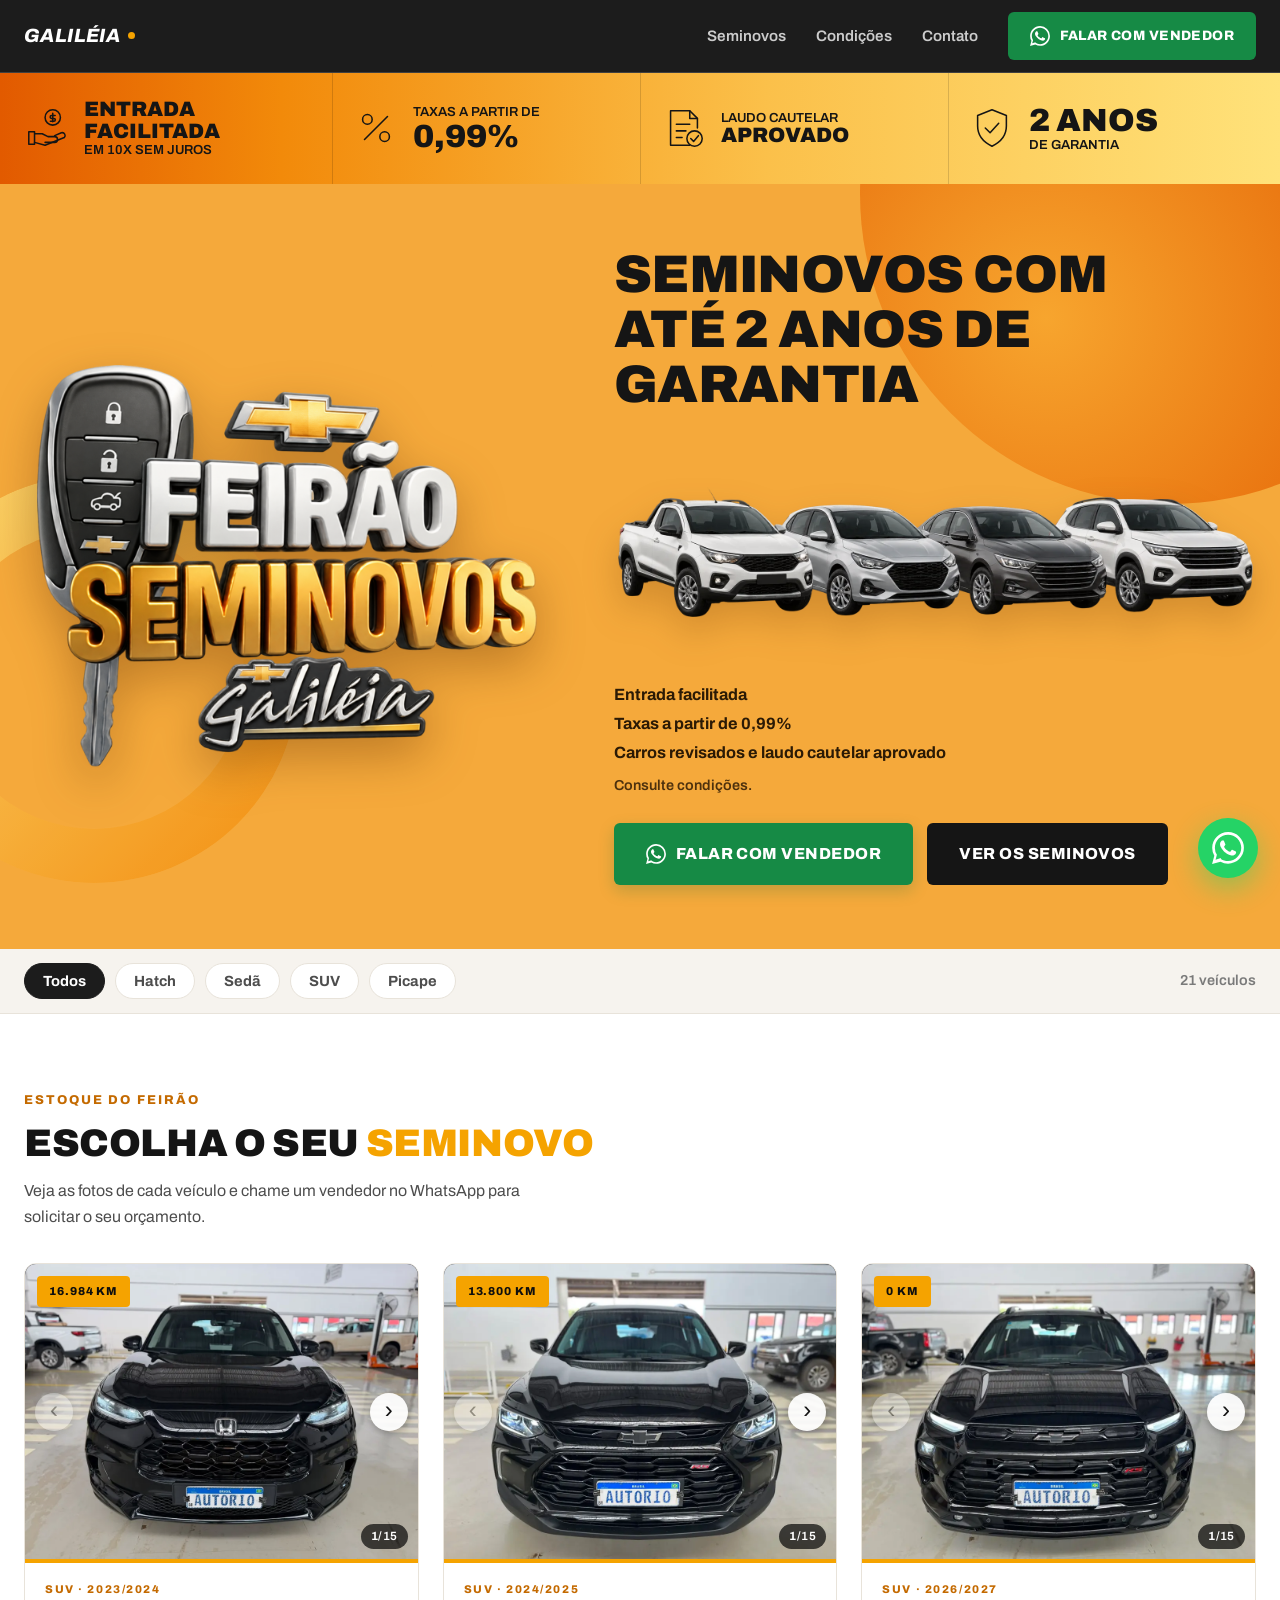
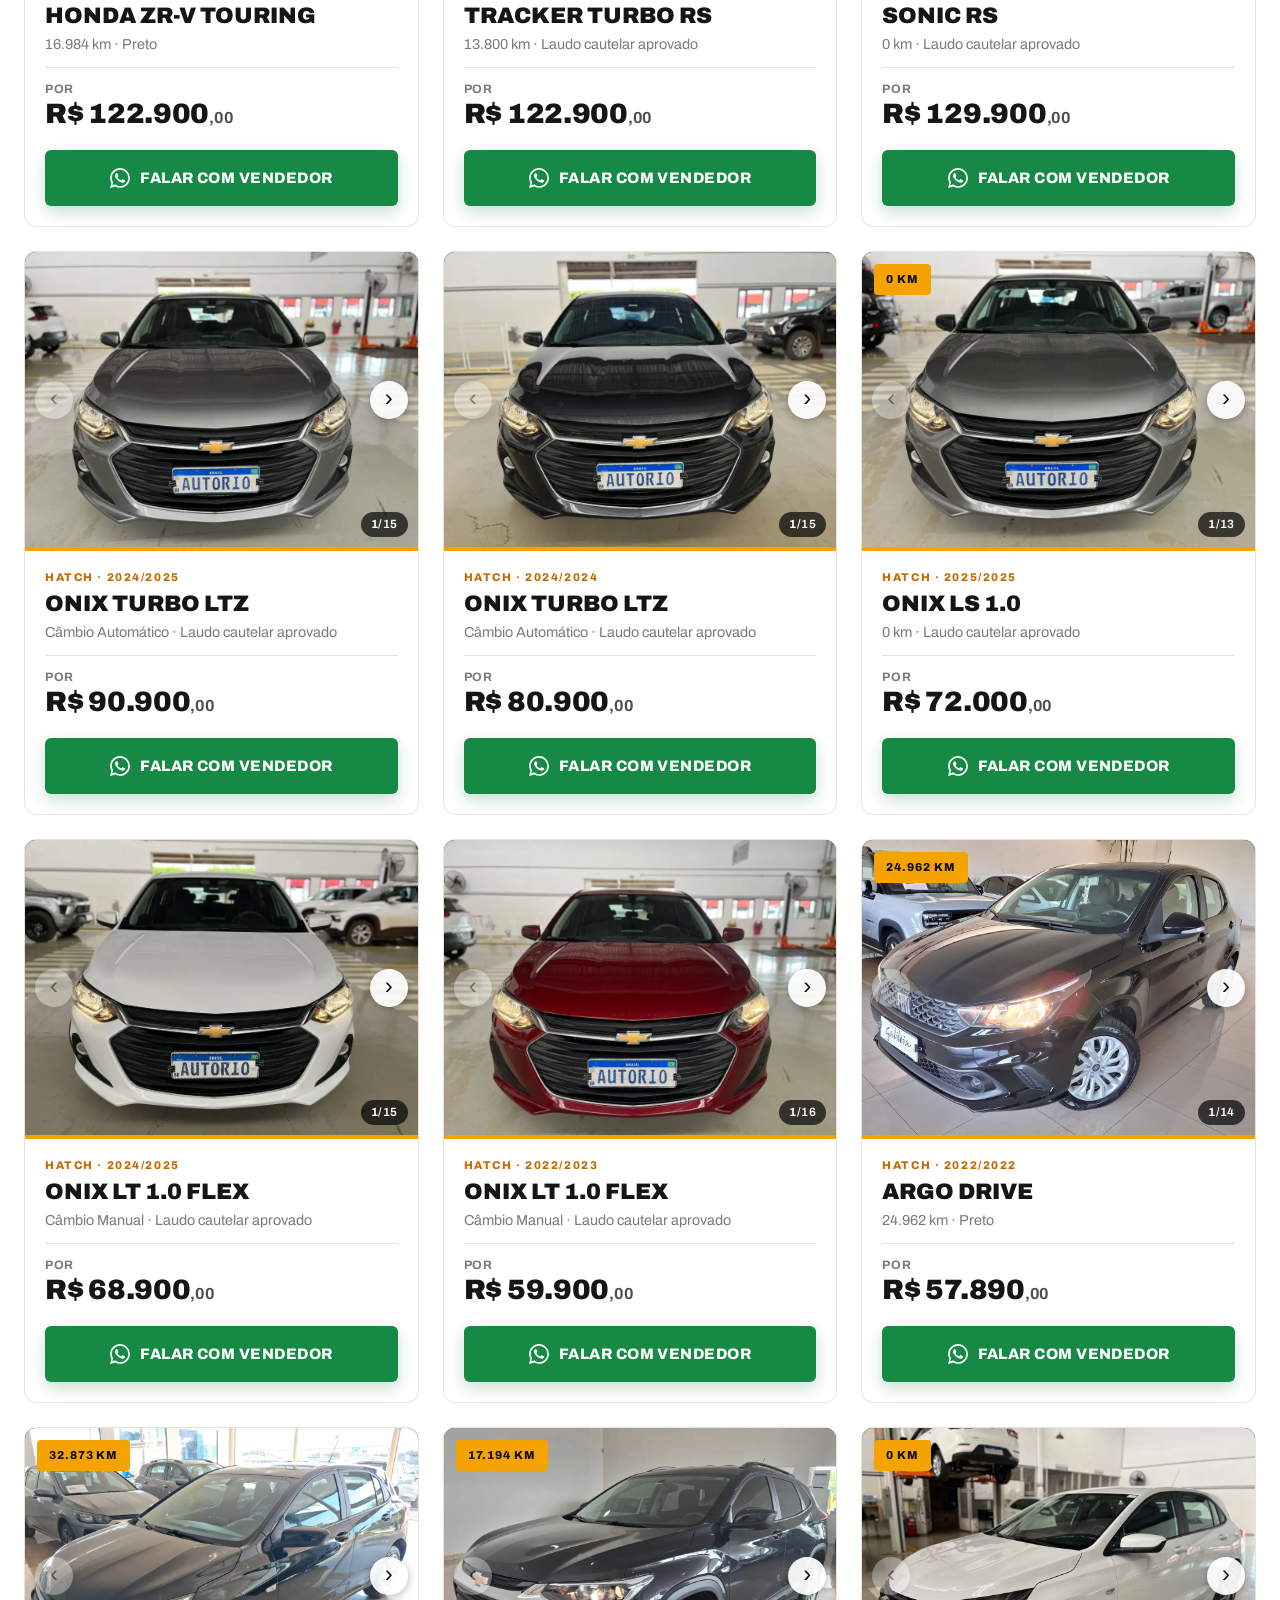
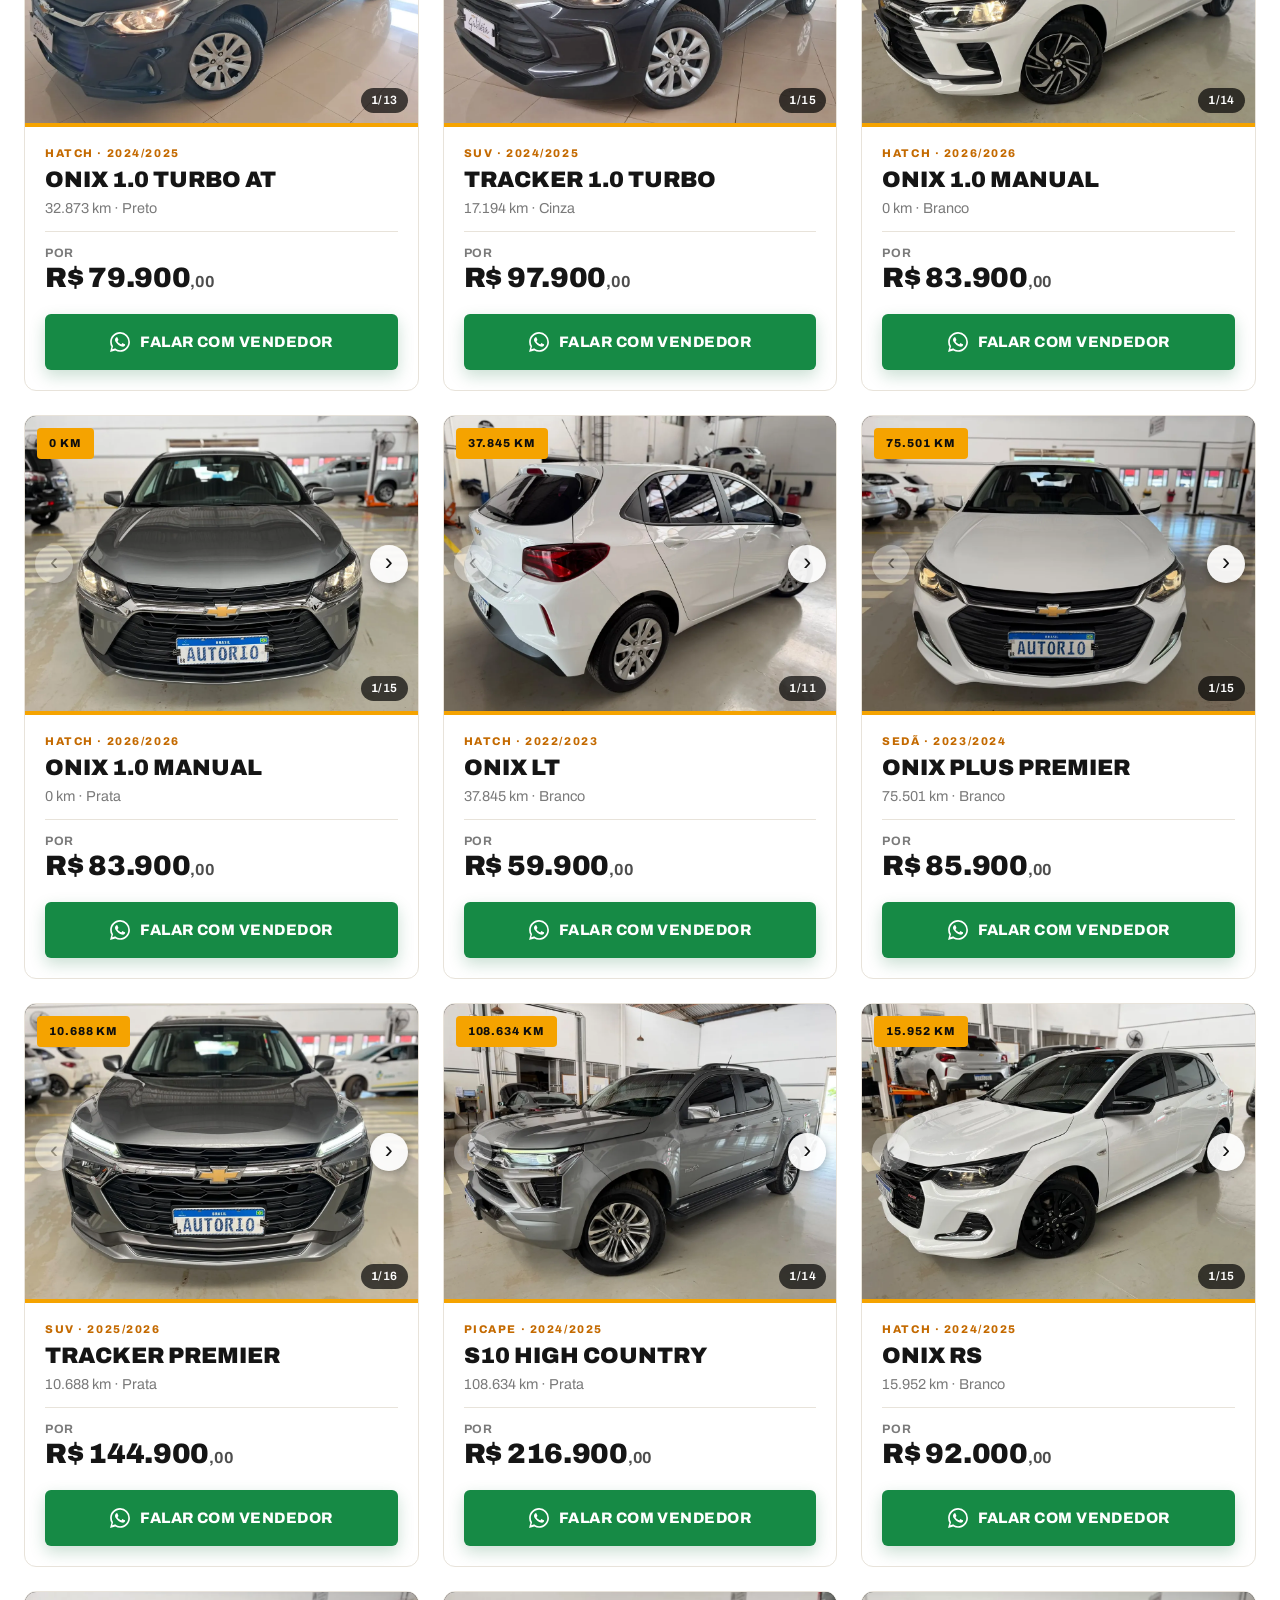
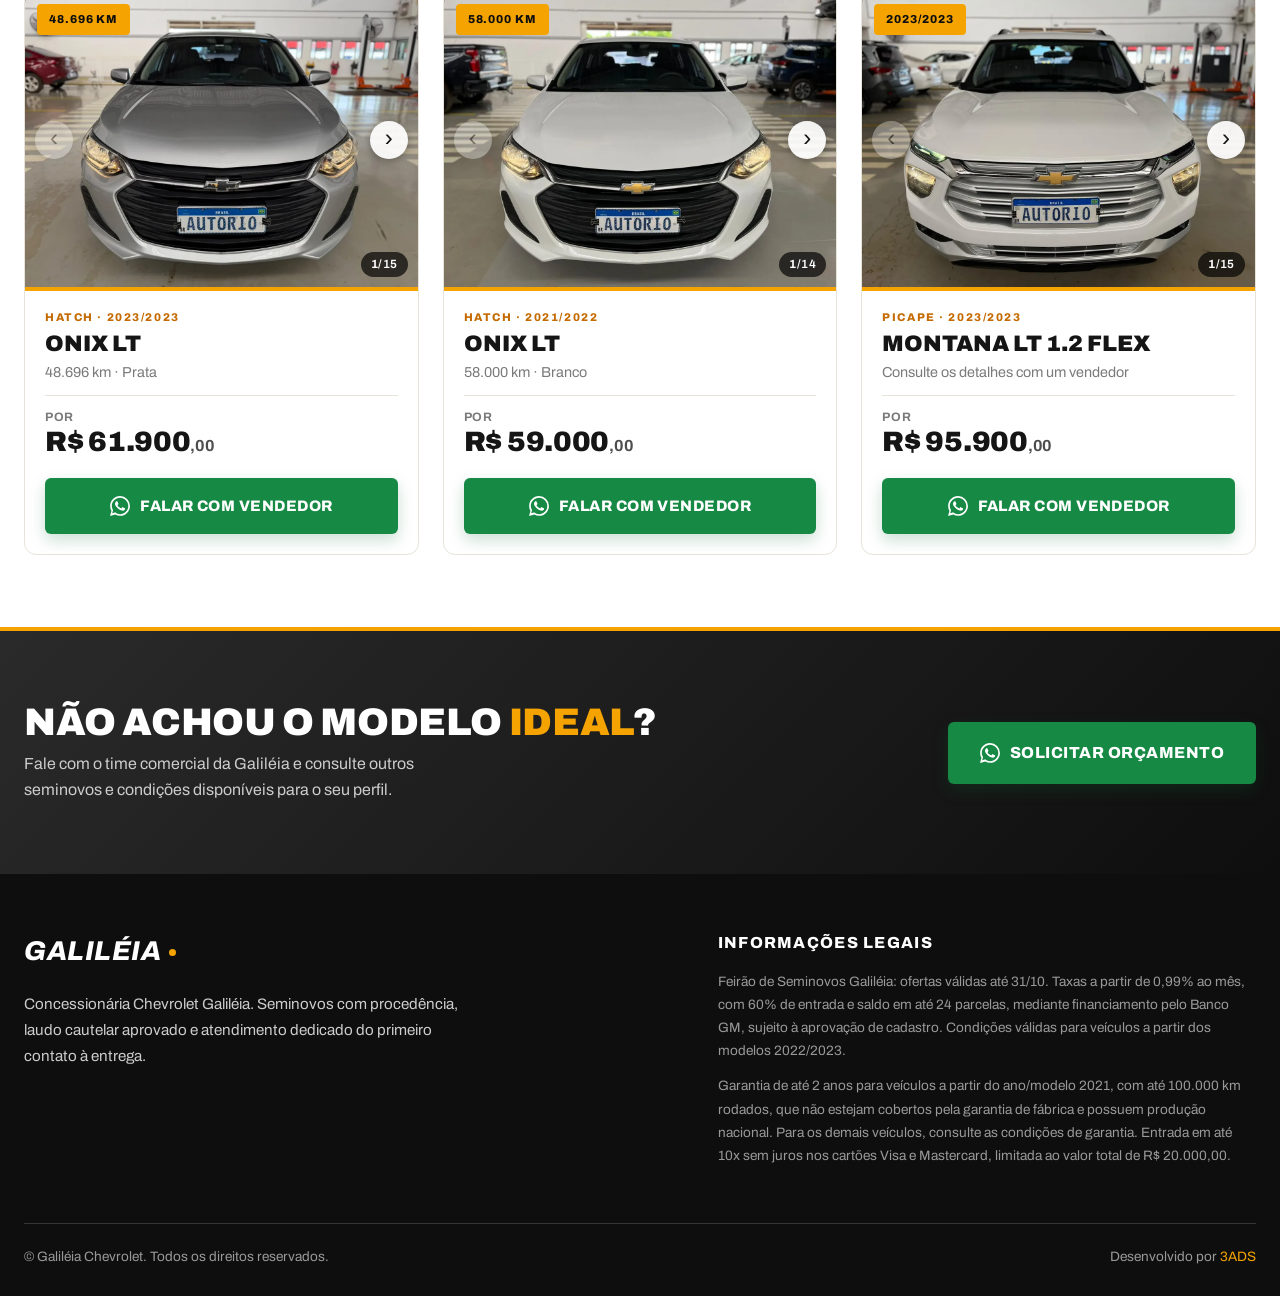
==== feirao/index.html @ 56fb8511 "Remove oito seminovos vendidos do Feirão Galileia" ====
<!DOCTYPE html>
<html lang="pt-BR">
<head>
<meta charset="UTF-8">
<meta name="viewport" content="width=device-width, initial-scale=1.0">
<title>Feirão Seminovos — Até 2 anos de garantia | Galiléia</title>
<meta name="description" content="Feirão Seminovos Galiléia: seminovos multimarcas com laudo cautelar aprovado, até 2 anos de garantia, entrada facilitada e taxas a partir de 0,99%.">
<meta name="robots" content="index, follow">
<link rel="canonical" href="https://ofertas.galileiaconcessionaria.com.br/feirao/">
<meta name="theme-color" content="#1c1c1c">
<link rel="icon" type="image/svg+xml" href="/images-ofertas/favicon.svg">
<link rel="apple-touch-icon" href="/images-ofertas/favicon.svg">
<meta property="og:type" content="website">
<meta property="og:locale" content="pt_BR">
<meta property="og:site_name" content="Galiléia Chevrolet">
<meta property="og:title" content="Feirão Seminovos — Até 2 anos de garantia | Galiléia">
<meta property="og:description" content="Seminovos multimarcas com laudo cautelar aprovado, até 2 anos de garantia, entrada facilitada e taxas a partir de 0,99%.">
<meta property="og:url" content="https://ofertas.galileiaconcessionaria.com.br/feirao/">
<meta property="og:image" content="https://ofertas.galileiaconcessionaria.com.br/feirao/images/hero-multimarcas.webp">

<!-- Google Tag Manager -->
<script>(function(w,d,s,l,i){w[l]=w[l]||[];w[l].push({'gtm.start':new Date().getTime(),event:'gtm.js'});var f=d.getElementsByTagName(s)[0],j=d.createElement(s),dl=l!='dataLayer'?'&l='+l:'';j.async=true;j.src='https://www.googletagmanager.com/gtm.js?id='+i+dl;f.parentNode.insertBefore(j,f);})(window,document,'script','dataLayer','GTM-P22BFJC');</script>
<script>(function(w,d,s,l,i){w[l]=w[l]||[];w[l].push({'gtm.start':new Date().getTime(),event:'gtm.js'});var f=d.getElementsByTagName(s)[0],j=d.createElement(s),dl=l!='dataLayer'?'&l='+l:'';j.async=true;j.src='https://www.googletagmanager.com/gtm.js?id='+i+dl;f.parentNode.insertBefore(j,f);})(window,document,'script','dataLayer','GTM-NJH35M5');</script>
<!-- End Google Tag Manager -->

<!-- Microsoft Clarity -->
<script type="text/javascript">
  (function(c,l,a,r,i,t,y){
    c[a]=c[a]||function(){(c[a].q=c[a].q||[]).push(arguments)};
    t=l.createElement(r);t.async=1;t.src="https://www.clarity.ms/tag/"+i;
    y=l.getElementsByTagName(r)[0];y.parentNode.insertBefore(t,y);
  })(window,document,"clarity","script","yn2vg4cooq");
</script>
<!-- End Microsoft Clarity -->
<link rel="preconnect" href="https://fonts.googleapis.com">
<link rel="preconnect" href="https://fonts.gstatic.com" crossorigin>
<link href="https://fonts.googleapis.com/css2?family=Archivo:wght@400;500;600;700;800;900&amp;display=swap" rel="stylesheet">
<link rel="preload" as="image" href="images/hero-multimarcas.webp" type="image/webp">

<style>
/* ===== Design Tokens — Feirão Seminovos Galiléia (laranja + amarelo + grafite, CTA verde WhatsApp) ===== */
:root{
  --primary:#1c1c1c;
  --primary-deep:#151515;
  --primary-deeper:#0e0e0e;
  --orange:#F28A0A;
  --orange-deep:#E25A00;
  --amber:#F5A93B;
  --yellow:#FFE27A;
  --accent:#F5A300;
  --accent-deep:#c46a00;
  --btn-fill:#168A45;
  --btn-fill-deep:#0F6E36;

  --bg:#FFFFFF;
  --surface-2:#F6F3EE;
  --t1:#1c1c1c;
  --t2:#4d4d4d;
  --t3:#7a7a7a;
  --border:#E8E3DA;

  --on-dark-2:#cccccc;
  --on-dark-3:#999999;
  --border-dark:rgba(255,255,255,.16);

  --dark:linear-gradient(135deg,#2a2a2a 0%,#0e0e0e 100%);
  --shadow-md:0 12px 32px rgba(0,0,0,.16);

  --radius:6px;
  --radius-md:12px;
  --max:1240px;
  --font-base:'Archivo',Arial,sans-serif;
}

*{box-sizing:border-box;margin:0;padding:0}
html{scroll-behavior:smooth}
body{font-family:var(--font-base);color:var(--t1);background:var(--bg);line-height:1.6;-webkit-font-smoothing:antialiased}
img{max-width:100%;height:auto;display:block}
a{color:inherit;text-decoration:none}
ul{list-style:none}
.container{width:min(var(--max),calc(100% - 48px));margin-inline:auto}

/* ===== Tipografia ===== */
.eyebrow{font-size:.8rem;font-weight:800;letter-spacing:.16em;text-transform:uppercase;color:var(--accent-deep);display:inline-flex;align-items:center;gap:10px;margin-bottom:14px}
h1,h2{font-weight:900;text-transform:uppercase;line-height:1.04;letter-spacing:-.01em}
h1{font-size:clamp(2rem,4.2vw,3.3rem)}
h2{font-size:clamp(1.6rem,3vw,2.4rem);color:var(--primary-deep);margin-bottom:14px}
.accent{color:var(--accent)}

/* ===== Botões ===== */
.btn{display:inline-flex;align-items:center;justify-content:center;gap:10px;font-family:var(--font-base);font-weight:800;font-size:1rem;text-transform:uppercase;letter-spacing:.03em;padding:16px 30px;border-radius:var(--radius);border:2px solid transparent;cursor:pointer;transition:background .18s ease,color .18s ease,transform .18s ease;white-space:nowrap}
.btn svg{width:20px;height:20px;fill:currentColor;flex:none}
.btn-primary{background:var(--btn-fill);color:#fff;box-shadow:0 6px 16px rgba(15,110,54,.22)}
.btn-primary:hover{background:var(--btn-fill-deep);transform:translateY(-1px)}
.btn-dark{background:var(--primary-deep);color:#fff}
.btn-dark:hover{background:#000}

/* ===== Header ===== */
.header{position:sticky;top:0;z-index:50;background:rgba(14,14,14,.94);backdrop-filter:saturate(140%) blur(10px);border-bottom:1px solid var(--border-dark)}
.header .container{display:flex;align-items:center;justify-content:space-between;gap:16px;padding-block:12px}
.brand img{height:38px;width:auto}
.brand-word{font-family:var(--font-base);font-weight:800;font-style:italic;color:#fff;font-size:1.2rem;letter-spacing:.02em;text-transform:uppercase;display:inline-flex;align-items:center;gap:8px}
.brand-word::after{content:"";width:7px;height:7px;border-radius:50%;background:var(--accent);flex:none}
.nav{display:flex;align-items:center;gap:30px}
.nav a.link{color:var(--on-dark-2);font-size:.95rem;font-weight:600}
.nav a.link:hover{color:#fff}
.header .btn{padding:11px 20px;font-size:.85rem;box-shadow:none}

/* ===== Hero ===== */
.hero{position:relative;overflow:hidden;background:var(--amber);color:var(--primary-deep)}
.hero::before,.hero::after{content:"";position:absolute;border-radius:50%;pointer-events:none}
.hero::before{width:620px;height:620px;right:-200px;top:-300px;background:radial-gradient(circle at 30% 70%,#F7A52E 0%,var(--orange-deep) 75%)}
.hero::after{width:300px;height:300px;left:-110px;top:38%;border:54px solid transparent;background:linear-gradient(135deg,var(--yellow),var(--orange)) border-box;-webkit-mask:linear-gradient(#000 0 0) padding-box,linear-gradient(#000 0 0);-webkit-mask-composite:xor;mask:linear-gradient(#000 0 0) padding-box exclude,linear-gradient(#000 0 0);opacity:.85}
.hero .container{position:relative;z-index:1;display:grid;grid-template-columns:minmax(0,.9fr) minmax(0,1.1fr);align-items:center;gap:clamp(24px,5vw,64px);padding-block:clamp(36px,5vw,64px)}
.hero-logo-frame{width:min(100%,500px);justify-self:center}
.hero-logo-frame .hero-logo{width:100%;max-width:none;filter:drop-shadow(0 18px 24px rgba(90,40,0,.35))}
.hero h1{margin-bottom:16px;max-width:16ch}
.hero-cars{width:100%;max-width:660px;aspect-ratio:8/3;object-fit:contain;margin:4px 0 12px;filter:drop-shadow(0 16px 18px rgba(90,40,0,.22))}
.hero-offers{display:grid;gap:3px;font-size:1.02rem;font-weight:700;color:#2b1a05}
.hero-note{margin-top:8px;font-size:.9rem;font-weight:600;color:#4d310d}
.hero-cta{display:flex;flex-wrap:wrap;gap:14px;margin-top:26px}

/* ===== Faixa de benefícios (identidade do Feirão) ===== */
.benefits{background:linear-gradient(90deg,var(--orange-deep) 0%,var(--orange) 22%,#FBC04A 60%,var(--yellow) 100%);color:var(--primary-deep)}
.benefits ul{display:grid;grid-template-columns:repeat(4,1fr)}
.benefits li{display:flex;align-items:center;gap:14px;min-width:0;padding:26px 20px;border-left:1px solid rgba(0,0,0,.14)}
.benefits li:first-child{border-left:0;padding-left:0}
.benefits li div{min-width:0}
.benefits svg{width:46px;height:46px;flex:none;fill:none;stroke:var(--primary-deep);stroke-width:1.6;stroke-linecap:round;stroke-linejoin:round}
.benefits span{display:block;font-size:.82rem;font-weight:600;text-transform:uppercase;line-height:1.2}
.benefits strong{display:block;font-size:1.3rem;font-weight:900;text-transform:uppercase;line-height:1.05}
.benefits strong.big{font-size:2rem}

/* ===== Barra de filtros ===== */
.filters{background:var(--surface-2);border-bottom:1px solid var(--border);position:sticky;top:63px;z-index:40}
.filters .container{display:flex;align-items:center;gap:10px;flex-wrap:wrap;padding-block:14px}
.chip{font-family:var(--font-base);font-size:.92rem;font-weight:700;color:var(--t2);background:#fff;border:1px solid var(--border);border-radius:100px;padding:9px 18px;cursor:pointer;transition:all .15s ease}
.chip:hover{border-color:var(--primary);color:var(--primary)}
.chip.is-active{background:var(--primary);color:#fff;border-color:var(--primary)}
.filters .count{margin-left:auto;font-size:.9rem;color:var(--t3);font-weight:600}

/* ===== Catálogo ===== */
.catalog{padding:clamp(44px,6vw,72px) 0}
.cat-head{margin-bottom:34px}
.cat-head p{color:var(--t2);max-width:60ch}
.grid{display:grid;grid-template-columns:repeat(3,1fr);gap:24px}

.car-card{background:#fff;border:1px solid var(--border);border-radius:var(--radius-md);overflow:hidden;display:flex;flex-direction:column;transition:transform .2s ease,box-shadow .2s ease}
.car-card:hover{transform:translateY(-4px);box-shadow:var(--shadow-md)}

/* Carrossel de fotos (scroll-snap + setas) */
.carousel{position:relative;background:#111;border-bottom:4px solid var(--accent)}
.track{display:flex;overflow-x:auto;scroll-snap-type:x mandatory;scrollbar-width:none;aspect-ratio:4/3;overscroll-behavior-x:contain}
.track::-webkit-scrollbar{display:none}
.slide{flex:0 0 100%;scroll-snap-align:start;scroll-snap-stop:always}
.slide img{width:100%;height:100%;object-fit:cover}
.slide.is-portrait img{object-fit:contain}
.car-nav{position:absolute;top:50%;transform:translateY(-50%);width:38px;height:38px;border-radius:50%;border:0;background:rgba(255,255,255,.92);color:var(--primary-deep);font-size:1.5rem;line-height:1;cursor:pointer;display:grid;place-items:center;padding-bottom:3px;box-shadow:0 2px 8px rgba(0,0,0,.3);transition:background .15s ease,opacity .15s ease}
.car-nav:hover{background:#fff}
.car-nav.prev{left:10px}
.car-nav.next{right:10px}
.car-nav:disabled{opacity:.35;cursor:default}
.car-count{position:absolute;right:10px;bottom:10px;background:rgba(0,0,0,.68);color:#fff;font-size:.75rem;font-weight:600;padding:3px 10px;border-radius:100px;letter-spacing:.04em}
.car-badge{position:absolute;top:12px;left:12px;font-size:.72rem;font-weight:800;letter-spacing:.08em;text-transform:uppercase;padding:6px 12px;border-radius:4px;background:var(--accent);color:var(--primary-deeper)}

.car-body{padding:18px 20px 20px;display:flex;flex-direction:column;flex:1;gap:5px}
.car-tag{font-size:.7rem;font-weight:800;letter-spacing:.14em;text-transform:uppercase;color:var(--accent-deep)}
.car-name{font-weight:900;font-size:1.4rem;text-transform:uppercase;color:var(--primary-deep);line-height:1.08}
.car-spec{font-size:.9rem;color:var(--t3);margin-bottom:6px}
.car-price{margin-top:auto;padding-top:12px;border-top:1px solid var(--border)}
.car-price small{display:block;font-size:.76rem;color:var(--t3);font-weight:700;text-transform:uppercase;letter-spacing:.06em}
.car-price strong{font-weight:900;font-size:1.75rem;color:var(--primary-deep);letter-spacing:-.01em;line-height:1.1}
.car-price strong span{font-size:1rem;font-weight:700;color:var(--t2)}
.car-cta{margin-top:14px;width:100%;padding:14px 20px;font-size:.95rem}

/* ===== Faixa CTA ===== */
.cta-band{background:var(--dark);color:#fff;padding:clamp(48px,6vw,72px) 0;border-top:4px solid var(--accent)}
.cta-band .container{display:flex;align-items:center;justify-content:space-between;gap:32px;flex-wrap:wrap}
.cta-band h2{color:#fff;margin-bottom:8px}
.cta-band p{color:var(--on-dark-2);max-width:52ch}

/* ===== Footer ===== */
.footer{background:var(--primary-deeper);color:var(--on-dark-2);padding:56px 0 28px}
.footer-grid{display:grid;grid-template-columns:1.2fr 1fr;gap:48px}
.footer .brand img{height:50px;margin-bottom:18px}
.footer .brand-word{font-size:1.7rem;margin-bottom:18px}
.footer p{font-size:.95rem;line-height:1.7;max-width:50ch}
.footer .cnpj{margin-top:12px;font-size:.88rem;color:var(--on-dark-3)}
.footer h4{color:#fff;font-weight:800;font-size:1rem;margin-bottom:14px;text-transform:uppercase;letter-spacing:.08em}
.footer .legal p{font-size:.85rem;color:var(--on-dark-3);margin-bottom:12px;max-width:none}
.footer-bottom{border-top:1px solid var(--border-dark);margin-top:44px;padding-top:22px;display:flex;flex-wrap:wrap;gap:10px;justify-content:space-between;font-size:.85rem;color:var(--on-dark-3)}
.footer-bottom a{color:var(--accent)}

/* ===== WhatsApp flutuante ===== */
.whatsapp-float{position:fixed;right:22px;bottom:22px;z-index:80;width:60px;height:60px;border-radius:50%;background:#25D366;box-shadow:0 10px 28px rgba(37,211,102,.45);display:grid;place-items:center}
.whatsapp-float svg{width:32px;height:32px;fill:#fff}

/* ===== Responsivo ===== */
@media (max-width:1000px){
  .grid{grid-template-columns:repeat(2,1fr)}
  .benefits ul{grid-template-columns:repeat(2,1fr)}
  .benefits li:nth-child(3){border-left:0;padding-left:0}
  .benefits li:nth-child(n+3){border-top:1px solid rgba(0,0,0,.14)}
}
@media (max-width:900px){.nav .link{display:none}}
@media (max-width:760px){
  .hero .container{grid-template-columns:1fr;text-align:center;padding-top:28px}
  .hero-logo-frame{width:min(56%,300px)}
  .hero .container{gap:14px}
  .hero h1{font-size:clamp(1.6rem,7vw,2.2rem)}
  .hero p{font-size:1rem}
  .hero-cta{margin-top:20px}
  .hero h1,.hero p{margin-inline:auto}
  .hero-cars{margin-inline:auto}
  .hero-cta{justify-content:center}
  .hero::before{width:380px;height:380px;right:-160px;top:-200px}
  .hero::after{display:none}
}
@media (max-width:600px){
  .container{width:calc(100% - 32px)}
  .brand img{height:30px}
  .header .btn{padding:10px 14px;font-size:.78rem}
  .filters{top:55px}
  .filters .count{display:none}
  .filters .container{flex-wrap:nowrap;overflow-x:auto;scrollbar-width:none}
  .chip{flex:none}
  .grid{grid-template-columns:1fr}
  .benefits li{padding:18px 12px;gap:10px}
  .benefits li:nth-child(odd){padding-left:0}
  .benefits svg{width:34px;height:34px}
  .benefits span{font-size:.68rem}
  .benefits strong{font-size:1rem}
  .benefits strong.big{font-size:1.5rem}
  .hero-cta .btn,.cta-band .btn{width:100%}
  .footer-grid{grid-template-columns:1fr;gap:32px}
}
@media (max-width:360px){
  .header .container{gap:8px}
  .brand-word{font-size:.88rem}
  .header .btn{padding:9px 10px;font-size:.67rem}
  .header .btn svg{width:17px;height:17px}
}
@media (prefers-reduced-motion:reduce){html{scroll-behavior:auto}.car-card,.btn{transition:none}}
</style>
</head>
<body>
<!-- Google Tag Manager (noscript) -->
<noscript><iframe src="https://www.googletagmanager.com/ns.html?id=GTM-P22BFJC" height="0" width="0" style="display:none;visibility:hidden"></iframe></noscript>
<noscript><iframe src="https://www.googletagmanager.com/ns.html?id=GTM-NJH35M5" height="0" width="0" style="display:none;visibility:hidden"></iframe></noscript>
<!-- End Google Tag Manager (noscript) -->

<!-- ===== HEADER ===== -->
<header class="header">
  <div class="container">
    <a class="brand" href="#" aria-label="Galiléia"><span class="brand-word">Galiléia</span></a>
    <nav class="nav" aria-label="Navegação principal">
      <a class="link" href="#catalogo">Seminovos</a>
      <a class="link" href="#condicoes">Condições</a>
      <a class="link" href="#contato">Contato</a>
      <a class="btn btn-primary" href="https://tintim.link/whatsapp/da0e8764-2846-4dcc-a7d2-c2a6366cd91c/4d6bd350-e1dd-4b16-b183-628323c2634e" target="_blank" rel="noopener"><svg viewBox="0 0 24 24" aria-hidden="true"><path d="M.057 24l1.687-6.163a11.867 11.867 0 0 1-1.587-5.946C.16 5.335 5.495 0 12.05 0a11.82 11.82 0 0 1 8.413 3.488 11.82 11.82 0 0 1 3.48 8.414c-.003 6.557-5.338 11.892-11.893 11.892a11.9 11.9 0 0 1-5.688-1.448L.057 24zm6.597-3.807c1.676.995 3.276 1.591 5.392 1.592 5.448 0 9.886-4.434 9.889-9.885.002-5.462-4.415-9.89-9.881-9.892-5.452 0-9.887 4.434-9.889 9.884a9.86 9.86 0 0 0 1.51 5.26l-.999 3.648 3.978-1.207zm11.387-5.464c-.074-.124-.272-.198-.57-.347-.297-.149-1.758-.868-2.031-.967-.272-.099-.47-.149-.669.149-.198.297-.768.967-.941 1.165-.173.198-.347.223-.644.074-.297-.149-1.255-.462-2.39-1.475-.883-.788-1.48-1.761-1.653-2.059-.173-.297-.018-.458.13-.606.134-.133.297-.347.446-.521.151-.172.2-.296.3-.495.099-.198.05-.372-.025-.521-.075-.148-.669-1.611-.916-2.206-.242-.579-.487-.501-.669-.51l-.57-.01c-.198 0-.52.074-.792.372s-1.04 1.016-1.04 2.479 1.065 2.876 1.213 3.074c.149.198 2.095 3.2 5.076 4.487.709.306 1.263.489 1.694.626.712.226 1.36.194 1.872.118.571-.085 1.758-.719 2.006-1.413.248-.695.248-1.29.173-1.414z"/></svg>Falar com vendedor</a>
    </nav>
  </div>
</header>

<!-- ===== BENEFÍCIOS ===== -->
<section id="condicoes" class="benefits" aria-label="Condições do Feirão">
  <div class="container">
    <ul>
      <li>
        <svg viewBox="0 0 48 48" aria-hidden="true"><circle cx="30" cy="13" r="8"/><path d="M30 8.500v9M32.500 11h-3.700a1.500 1.500 0 0 0 0 3h2.400a1.500 1.500 0 0 1 0 3h-3.700"/><path d="M5 28h6v13H5zM11 30h8l6 3h7a3 3 0 0 1 0 6H22"/><path d="M11 39l11 3 20-8a3 3 0 0 0-3-5l-7 3"/></svg>
        <div><strong>Entrada facilitada</strong><span>em 10x sem juros</span></div>
      </li>
      <li>
        <svg viewBox="0 0 48 48" aria-hidden="true"><path d="M12 36L36 12"/><circle cx="15" cy="15" r="5"/><circle cx="33" cy="33" r="5"/></svg>
        <div><span>Taxas a partir de</span><strong class="big">0,99%</strong></div>
      </li>
      <li>
        <svg viewBox="0 0 48 48" aria-hidden="true"><path d="M30 42H10V6h20l8 8v10"/><path d="M30 6v8h8M16 20h14M16 27h10M16 34h6"/><circle cx="35" cy="35" r="8"/><path d="M31 35l3 3 5-6"/></svg>
        <div><span>Laudo cautelar</span><strong>Aprovado</strong></div>
      </li>
      <li>
        <svg viewBox="0 0 48 48" aria-hidden="true"><path d="M24 5l15 6v11c0 10-6.500 17-15 21-8.500-4-15-11-15-21V11z"/><path d="M17 24l5 5 9-10"/></svg>
        <div><strong class="big">2 anos</strong><span>de garantia</span></div>
      </li>
    </ul>
  </div>
</section>

<!-- ===== HERO ===== -->
<section class="hero">
  <div class="container">
    <div class="hero-logo-frame"><img class="hero-logo" src="images/logo-feirao-galileia.png" alt="Feirão Seminovos Galiléia" width="628" height="506"></div>
    <div>
      <h1>Seminovos com até 2 anos de garantia</h1>
      <img class="hero-cars" src="images/hero-multimarcas.webp" alt="Quatro veículos seminovos multimarcas lado a lado" width="1600" height="600" fetchpriority="high" decoding="async">
      <ul class="hero-offers" aria-label="Condições em destaque">
        <li>Entrada facilitada</li>
        <li>Taxas a partir de 0,99%</li>
        <li>Carros revisados e laudo cautelar aprovado</li>
      </ul>
      <p class="hero-note">Consulte condições.</p>
      <div class="hero-cta">
        <a class="btn btn-primary" href="https://tintim.link/whatsapp/da0e8764-2846-4dcc-a7d2-c2a6366cd91c/4d6bd350-e1dd-4b16-b183-628323c2634e" target="_blank" rel="noopener"><svg viewBox="0 0 24 24" aria-hidden="true"><path d="M.057 24l1.687-6.163a11.867 11.867 0 0 1-1.587-5.946C.16 5.335 5.495 0 12.05 0a11.82 11.82 0 0 1 8.413 3.488 11.82 11.82 0 0 1 3.48 8.414c-.003 6.557-5.338 11.892-11.893 11.892a11.9 11.9 0 0 1-5.688-1.448L.057 24zm6.597-3.807c1.676.995 3.276 1.591 5.392 1.592 5.448 0 9.886-4.434 9.889-9.885.002-5.462-4.415-9.89-9.881-9.892-5.452 0-9.887 4.434-9.889 9.884a9.86 9.86 0 0 0 1.51 5.26l-.999 3.648 3.978-1.207zm11.387-5.464c-.074-.124-.272-.198-.57-.347-.297-.149-1.758-.868-2.031-.967-.272-.099-.47-.149-.669.149-.198.297-.768.967-.941 1.165-.173.198-.347.223-.644.074-.297-.149-1.255-.462-2.39-1.475-.883-.788-1.48-1.761-1.653-2.059-.173-.297-.018-.458.13-.606.134-.133.297-.347.446-.521.151-.172.2-.296.3-.495.099-.198.05-.372-.025-.521-.075-.148-.669-1.611-.916-2.206-.242-.579-.487-.501-.669-.51l-.57-.01c-.198 0-.52.074-.792.372s-1.04 1.016-1.04 2.479 1.065 2.876 1.213 3.074c.149.198 2.095 3.2 5.076 4.487.709.306 1.263.489 1.694.626.712.226 1.36.194 1.872.118.571-.085 1.758-.719 2.006-1.413.248-.695.248-1.29.173-1.414z"/></svg>Falar com vendedor</a>
        <a class="btn btn-dark" href="#catalogo">Ver os seminovos</a>
      </div>
    </div>
  </div>
</section>

<!-- ===== FILTROS ===== -->
<div class="filters">
  <div class="container">
    <button class="chip is-active" type="button" data-filter="all" aria-pressed="true">Todos</button>
    <button class="chip" type="button" data-filter="hatch" aria-pressed="false">Hatch</button>
    <button class="chip" type="button" data-filter="seda" aria-pressed="false">Sedã</button>
    <button class="chip" type="button" data-filter="suv" aria-pressed="false">SUV</button>
    <button class="chip" type="button" data-filter="picape" aria-pressed="false">Picape</button>
    <span class="count">21 veículos</span>
  </div>
</div>

<!-- ===== CATÁLOGO ===== -->
<section id="catalogo" class="catalog">
  <div class="container">
    <div class="cat-head">
      <span class="eyebrow">Estoque do Feirão</span>
      <h2>Escolha o seu <span class="accent">seminovo</span></h2>
      <p>Veja as fotos de cada veículo e chame um vendedor no WhatsApp para solicitar o seu orçamento.</p>
    </div>

    <!-- Cards dos veículos (nome e descrição conforme as pastas do Drive).
         Para adicionar/editar, copie um bloco <article class="car-card"> e troque fotos/nome/valores. -->
    <div class="grid">

      <!-- HONDA ZR-V TOURING 2023/2024 -->
      <article class="car-card" data-cat="suv">
        <div class="carousel" aria-roledescription="carrossel" aria-label="Fotos do Honda ZR-V Touring 2023/2024">
          <ul class="track">
            <li class="slide"><img src="images/veiculos/honda-zrv-touring-2023/01.webp" alt="Honda ZR-V Touring 2023/2024 — foto 1 de 15" width="1000" height="750" decoding="async"></li>
            <li class="slide"><img src="images/veiculos/honda-zrv-touring-2023/02.webp" alt="Honda ZR-V Touring 2023/2024 — foto 2 de 15" width="1000" height="750" loading="lazy" decoding="async"></li>
            <li class="slide"><img src="images/veiculos/honda-zrv-touring-2023/03.webp" alt="Honda ZR-V Touring 2023/2024 — foto 3 de 15" width="1000" height="750" loading="lazy" decoding="async"></li>
            <li class="slide"><img src="images/veiculos/honda-zrv-touring-2023/04.webp" alt="Honda ZR-V Touring 2023/2024 — foto 4 de 15" width="1000" height="750" loading="lazy" decoding="async"></li>
            <li class="slide"><img src="images/veiculos/honda-zrv-touring-2023/05.webp" alt="Honda ZR-V Touring 2023/2024 — foto 5 de 15" width="1000" height="750" loading="lazy" decoding="async"></li>
            <li class="slide"><img src="images/veiculos/honda-zrv-touring-2023/06.webp" alt="Honda ZR-V Touring 2023/2024 — foto 6 de 15" width="1000" height="750" loading="lazy" decoding="async"></li>
            <li class="slide is-portrait"><img src="images/veiculos/honda-zrv-touring-2023/07.webp" alt="Honda ZR-V Touring 2023/2024 — foto 7 de 15" width="750" height="1000" loading="lazy" decoding="async"></li>
            <li class="slide"><img src="images/veiculos/honda-zrv-touring-2023/08.webp" alt="Honda ZR-V Touring 2023/2024 — foto 8 de 15" width="1000" height="750" loading="lazy" decoding="async"></li>
            <li class="slide"><img src="images/veiculos/honda-zrv-touring-2023/09.webp" alt="Honda ZR-V Touring 2023/2024 — foto 9 de 15" width="1000" height="750" loading="lazy" decoding="async"></li>
            <li class="slide"><img src="images/veiculos/honda-zrv-touring-2023/10.webp" alt="Honda ZR-V Touring 2023/2024 — foto 10 de 15" width="1000" height="750" loading="lazy" decoding="async"></li>
            <li class="slide is-portrait"><img src="images/veiculos/honda-zrv-touring-2023/11.webp" alt="Honda ZR-V Touring 2023/2024 — foto 11 de 15" width="750" height="1000" loading="lazy" decoding="async"></li>
            <li class="slide is-portrait"><img src="images/veiculos/honda-zrv-touring-2023/12.webp" alt="Honda ZR-V Touring 2023/2024 — foto 12 de 15" width="750" height="1000" loading="lazy" decoding="async"></li>
            <li class="slide"><img src="images/veiculos/honda-zrv-touring-2023/13.webp" alt="Honda ZR-V Touring 2023/2024 — foto 13 de 15" width="1000" height="750" loading="lazy" decoding="async"></li>
            <li class="slide is-portrait"><img src="images/veiculos/honda-zrv-touring-2023/14.webp" alt="Honda ZR-V Touring 2023/2024 — foto 14 de 15" width="750" height="1000" loading="lazy" decoding="async"></li>
            <li class="slide"><img src="images/veiculos/honda-zrv-touring-2023/15.webp" alt="Honda ZR-V Touring 2023/2024 — foto 15 de 15" width="1000" height="410" loading="lazy" decoding="async"></li>
          </ul>
          <span class="car-badge">16.984 km</span>
          <button class="car-nav prev" type="button" aria-label="Foto anterior">‹</button>
          <button class="car-nav next" type="button" aria-label="Próxima foto">›</button>
          <span class="car-count" aria-hidden="true"><b>1</b>/15</span>
        </div>
        <div class="car-body">
          <span class="car-tag">SUV · 2023/2024</span>
          <h3 class="car-name">Honda ZR-V Touring</h3>
          <p class="car-spec">16.984 km · Preto</p>
          <div class="car-price"><small>Por</small><strong>R$ 122.900<span>,00</span></strong></div>
          <a class="btn btn-primary car-cta" href="https://tintim.link/whatsapp/da0e8764-2846-4dcc-a7d2-c2a6366cd91c/4d6bd350-e1dd-4b16-b183-628323c2634e" target="_blank" rel="noopener"><svg viewBox="0 0 24 24" aria-hidden="true"><path d="M.057 24l1.687-6.163a11.867 11.867 0 0 1-1.587-5.946C.16 5.335 5.495 0 12.05 0a11.82 11.82 0 0 1 8.413 3.488 11.82 11.82 0 0 1 3.48 8.414c-.003 6.557-5.338 11.892-11.893 11.892a11.9 11.9 0 0 1-5.688-1.448L.057 24zm6.597-3.807c1.676.995 3.276 1.591 5.392 1.592 5.448 0 9.886-4.434 9.889-9.885.002-5.462-4.415-9.89-9.881-9.892-5.452 0-9.887 4.434-9.889 9.884a9.86 9.86 0 0 0 1.51 5.26l-.999 3.648 3.978-1.207zm11.387-5.464c-.074-.124-.272-.198-.57-.347-.297-.149-1.758-.868-2.031-.967-.272-.099-.47-.149-.669.149-.198.297-.768.967-.941 1.165-.173.198-.347.223-.644.074-.297-.149-1.255-.462-2.39-1.475-.883-.788-1.48-1.761-1.653-2.059-.173-.297-.018-.458.13-.606.134-.133.297-.347.446-.521.151-.172.2-.296.3-.495.099-.198.05-.372-.025-.521-.075-.148-.669-1.611-.916-2.206-.242-.579-.487-.501-.669-.51l-.57-.01c-.198 0-.52.074-.792.372s-1.04 1.016-1.04 2.479 1.065 2.876 1.213 3.074c.149.198 2.095 3.2 5.076 4.487.709.306 1.263.489 1.694.626.712.226 1.36.194 1.872.118.571-.085 1.758-.719 2.006-1.413.248-.695.248-1.29.173-1.414z"/></svg>Falar com vendedor</a>
        </div>
      </article>

      <!-- TRACKER TURBO RS 2024/2025 -->
      <article class="car-card" data-cat="suv">
        <div class="carousel" aria-roledescription="carrossel" aria-label="Fotos do Chevrolet Tracker Turbo RS 2024/2025">
          <ul class="track">
            <li class="slide"><img src="images/veiculos/tracker-turbo-rs-2024/01.webp" alt="Chevrolet Tracker Turbo RS 2024/2025 — foto 1 de 15" width="1000" height="750" decoding="async"></li>
            <li class="slide"><img src="images/veiculos/tracker-turbo-rs-2024/02.webp" alt="Chevrolet Tracker Turbo RS 2024/2025 — foto 2 de 15" width="1000" height="750" loading="lazy" decoding="async"></li>
            <li class="slide"><img src="images/veiculos/tracker-turbo-rs-2024/03.webp" alt="Chevrolet Tracker Turbo RS 2024/2025 — foto 3 de 15" width="1000" height="750" loading="lazy" decoding="async"></li>
            <li class="slide"><img src="images/veiculos/tracker-turbo-rs-2024/04.webp" alt="Chevrolet Tracker Turbo RS 2024/2025 — foto 4 de 15" width="1000" height="750" loading="lazy" decoding="async"></li>
            <li class="slide"><img src="images/veiculos/tracker-turbo-rs-2024/05.webp" alt="Chevrolet Tracker Turbo RS 2024/2025 — foto 5 de 15" width="1000" height="750" loading="lazy" decoding="async"></li>
            <li class="slide"><img src="images/veiculos/tracker-turbo-rs-2024/06.webp" alt="Chevrolet Tracker Turbo RS 2024/2025 — foto 6 de 15" width="1000" height="750" loading="lazy" decoding="async"></li>
            <li class="slide"><img src="images/veiculos/tracker-turbo-rs-2024/07.webp" alt="Chevrolet Tracker Turbo RS 2024/2025 — foto 7 de 15" width="1000" height="750" loading="lazy" decoding="async"></li>
            <li class="slide is-portrait"><img src="images/veiculos/tracker-turbo-rs-2024/08.webp" alt="Chevrolet Tracker Turbo RS 2024/2025 — foto 8 de 15" width="750" height="1000" loading="lazy" decoding="async"></li>
            <li class="slide is-portrait"><img src="images/veiculos/tracker-turbo-rs-2024/09.webp" alt="Chevrolet Tracker Turbo RS 2024/2025 — foto 9 de 15" width="750" height="1000" loading="lazy" decoding="async"></li>
            <li class="slide is-portrait"><img src="images/veiculos/tracker-turbo-rs-2024/10.webp" alt="Chevrolet Tracker Turbo RS 2024/2025 — foto 10 de 15" width="750" height="1000" loading="lazy" decoding="async"></li>
            <li class="slide is-portrait"><img src="images/veiculos/tracker-turbo-rs-2024/11.webp" alt="Chevrolet Tracker Turbo RS 2024/2025 — foto 11 de 15" width="750" height="1000" loading="lazy" decoding="async"></li>
            <li class="slide"><img src="images/veiculos/tracker-turbo-rs-2024/12.webp" alt="Chevrolet Tracker Turbo RS 2024/2025 — foto 12 de 15" width="1000" height="750" loading="lazy" decoding="async"></li>
            <li class="slide"><img src="images/veiculos/tracker-turbo-rs-2024/13.webp" alt="Chevrolet Tracker Turbo RS 2024/2025 — foto 13 de 15" width="1000" height="750" loading="lazy" decoding="async"></li>
            <li class="slide"><img src="images/veiculos/tracker-turbo-rs-2024/14.webp" alt="Chevrolet Tracker Turbo RS 2024/2025 — foto 14 de 15" width="1000" height="750" loading="lazy" decoding="async"></li>
            <li class="slide"><img src="images/veiculos/tracker-turbo-rs-2024/15.webp" alt="Chevrolet Tracker Turbo RS 2024/2025 — foto 15 de 15" width="1000" height="750" loading="lazy" decoding="async"></li>
          </ul>
          <span class="car-badge">13.800 km</span>
          <button class="car-nav prev" type="button" aria-label="Foto anterior">‹</button>
          <button class="car-nav next" type="button" aria-label="Próxima foto">›</button>
          <span class="car-count" aria-hidden="true"><b>1</b>/15</span>
        </div>
        <div class="car-body">
          <span class="car-tag">SUV · 2024/2025</span>
          <h3 class="car-name">Tracker Turbo RS</h3>
          <p class="car-spec">13.800 km · Laudo cautelar aprovado</p>
          <div class="car-price"><small>Por</small><strong>R$ 122.900<span>,00</span></strong></div>
          <a class="btn btn-primary car-cta" href="https://tintim.link/whatsapp/da0e8764-2846-4dcc-a7d2-c2a6366cd91c/4d6bd350-e1dd-4b16-b183-628323c2634e" target="_blank" rel="noopener"><svg viewBox="0 0 24 24" aria-hidden="true"><path d="M.057 24l1.687-6.163a11.867 11.867 0 0 1-1.587-5.946C.16 5.335 5.495 0 12.05 0a11.82 11.82 0 0 1 8.413 3.488 11.82 11.82 0 0 1 3.48 8.414c-.003 6.557-5.338 11.892-11.893 11.892a11.9 11.9 0 0 1-5.688-1.448L.057 24zm6.597-3.807c1.676.995 3.276 1.591 5.392 1.592 5.448 0 9.886-4.434 9.889-9.885.002-5.462-4.415-9.89-9.881-9.892-5.452 0-9.887 4.434-9.889 9.884a9.86 9.86 0 0 0 1.51 5.26l-.999 3.648 3.978-1.207zm11.387-5.464c-.074-.124-.272-.198-.57-.347-.297-.149-1.758-.868-2.031-.967-.272-.099-.47-.149-.669.149-.198.297-.768.967-.941 1.165-.173.198-.347.223-.644.074-.297-.149-1.255-.462-2.39-1.475-.883-.788-1.48-1.761-1.653-2.059-.173-.297-.018-.458.13-.606.134-.133.297-.347.446-.521.151-.172.2-.296.3-.495.099-.198.05-.372-.025-.521-.075-.148-.669-1.611-.916-2.206-.242-.579-.487-.501-.669-.51l-.57-.01c-.198 0-.52.074-.792.372s-1.04 1.016-1.04 2.479 1.065 2.876 1.213 3.074c.149.198 2.095 3.2 5.076 4.487.709.306 1.263.489 1.694.626.712.226 1.36.194 1.872.118.571-.085 1.758-.719 2.006-1.413.248-.695.248-1.29.173-1.414z"/></svg>Falar com vendedor</a>
        </div>
      </article>


      <!-- SONIC RS 2026/2027 -->
      <article class="car-card" data-cat="suv">
        <div class="carousel" aria-roledescription="carrossel" aria-label="Fotos do Chevrolet Sonic RS 2026/2027">
          <ul class="track">
            <li class="slide"><img src="images/veiculos/sonic-rs-2026/01.webp" alt="Chevrolet Sonic RS 2026/2027 — foto 1 de 15" width="1000" height="750" decoding="async"></li>
            <li class="slide"><img src="images/veiculos/sonic-rs-2026/02.webp" alt="Chevrolet Sonic RS 2026/2027 — foto 2 de 15" width="1000" height="750" loading="lazy" decoding="async"></li>
            <li class="slide"><img src="images/veiculos/sonic-rs-2026/03.webp" alt="Chevrolet Sonic RS 2026/2027 — foto 3 de 15" width="1000" height="750" loading="lazy" decoding="async"></li>
            <li class="slide"><img src="images/veiculos/sonic-rs-2026/04.webp" alt="Chevrolet Sonic RS 2026/2027 — foto 4 de 15" width="1000" height="750" loading="lazy" decoding="async"></li>
            <li class="slide"><img src="images/veiculos/sonic-rs-2026/05.webp" alt="Chevrolet Sonic RS 2026/2027 — foto 5 de 15" width="1000" height="750" loading="lazy" decoding="async"></li>
            <li class="slide"><img src="images/veiculos/sonic-rs-2026/06.webp" alt="Chevrolet Sonic RS 2026/2027 — foto 6 de 15" width="1000" height="750" loading="lazy" decoding="async"></li>
            <li class="slide"><img src="images/veiculos/sonic-rs-2026/07.webp" alt="Chevrolet Sonic RS 2026/2027 — foto 7 de 15" width="1000" height="750" loading="lazy" decoding="async"></li>
            <li class="slide is-portrait"><img src="images/veiculos/sonic-rs-2026/08.webp" alt="Chevrolet Sonic RS 2026/2027 — foto 8 de 15" width="750" height="1000" loading="lazy" decoding="async"></li>
            <li class="slide is-portrait"><img src="images/veiculos/sonic-rs-2026/09.webp" alt="Chevrolet Sonic RS 2026/2027 — foto 9 de 15" width="750" height="1000" loading="lazy" decoding="async"></li>
            <li class="slide is-portrait"><img src="images/veiculos/sonic-rs-2026/10.webp" alt="Chevrolet Sonic RS 2026/2027 — foto 10 de 15" width="750" height="1000" loading="lazy" decoding="async"></li>
            <li class="slide"><img src="images/veiculos/sonic-rs-2026/11.webp" alt="Chevrolet Sonic RS 2026/2027 — foto 11 de 15" width="1000" height="750" loading="lazy" decoding="async"></li>
            <li class="slide is-portrait"><img src="images/veiculos/sonic-rs-2026/12.webp" alt="Chevrolet Sonic RS 2026/2027 — foto 12 de 15" width="750" height="1000" loading="lazy" decoding="async"></li>
            <li class="slide"><img src="images/veiculos/sonic-rs-2026/13.webp" alt="Chevrolet Sonic RS 2026/2027 — foto 13 de 15" width="1000" height="750" loading="lazy" decoding="async"></li>
            <li class="slide"><img src="images/veiculos/sonic-rs-2026/14.webp" alt="Chevrolet Sonic RS 2026/2027 — foto 14 de 15" width="1000" height="750" loading="lazy" decoding="async"></li>
            <li class="slide"><img src="images/veiculos/sonic-rs-2026/15.webp" alt="Chevrolet Sonic RS 2026/2027 — foto 15 de 15" width="1000" height="750" loading="lazy" decoding="async"></li>
          </ul>
          <span class="car-badge">0 km</span>
          <button class="car-nav prev" type="button" aria-label="Foto anterior">‹</button>
          <button class="car-nav next" type="button" aria-label="Próxima foto">›</button>
          <span class="car-count" aria-hidden="true"><b>1</b>/15</span>
        </div>
        <div class="car-body">
          <span class="car-tag">SUV · 2026/2027</span>
          <h3 class="car-name">Sonic RS</h3>
          <p class="car-spec">0 km · Laudo cautelar aprovado</p>
          <div class="car-price"><small>Por</small><strong>R$ 129.900<span>,00</span></strong></div>
          <a class="btn btn-primary car-cta" href="https://tintim.link/whatsapp/da0e8764-2846-4dcc-a7d2-c2a6366cd91c/4d6bd350-e1dd-4b16-b183-628323c2634e" target="_blank" rel="noopener"><svg viewBox="0 0 24 24" aria-hidden="true"><path d="M.057 24l1.687-6.163a11.867 11.867 0 0 1-1.587-5.946C.16 5.335 5.495 0 12.05 0a11.82 11.82 0 0 1 8.413 3.488 11.82 11.82 0 0 1 3.48 8.414c-.003 6.557-5.338 11.892-11.893 11.892a11.9 11.9 0 0 1-5.688-1.448L.057 24zm6.597-3.807c1.676.995 3.276 1.591 5.392 1.592 5.448 0 9.886-4.434 9.889-9.885.002-5.462-4.415-9.89-9.881-9.892-5.452 0-9.887 4.434-9.889 9.884a9.86 9.86 0 0 0 1.51 5.26l-.999 3.648 3.978-1.207zm11.387-5.464c-.074-.124-.272-.198-.57-.347-.297-.149-1.758-.868-2.031-.967-.272-.099-.47-.149-.669.149-.198.297-.768.967-.941 1.165-.173.198-.347.223-.644.074-.297-.149-1.255-.462-2.39-1.475-.883-.788-1.48-1.761-1.653-2.059-.173-.297-.018-.458.13-.606.134-.133.297-.347.446-.521.151-.172.2-.296.3-.495.099-.198.05-.372-.025-.521-.075-.148-.669-1.611-.916-2.206-.242-.579-.487-.501-.669-.51l-.57-.01c-.198 0-.52.074-.792.372s-1.04 1.016-1.04 2.479 1.065 2.876 1.213 3.074c.149.198 2.095 3.2 5.076 4.487.709.306 1.263.489 1.694.626.712.226 1.36.194 1.872.118.571-.085 1.758-.719 2.006-1.413.248-.695.248-1.29.173-1.414z"/></svg>Falar com vendedor</a>
        </div>
      </article>


      <!-- ONIX TURBO LTZ 2024/2025 -->
      <article class="car-card" data-cat="hatch">
        <div class="carousel" aria-roledescription="carrossel" aria-label="Fotos do Chevrolet Onix Turbo LTZ 2024/2025">
          <ul class="track">
            <li class="slide"><img src="images/veiculos/onix-turbo-ltz-2024-2025/01.webp" alt="Chevrolet Onix Turbo LTZ 2024/2025 — foto 1 de 15" width="1000" height="750" loading="lazy" decoding="async"></li>
            <li class="slide"><img src="images/veiculos/onix-turbo-ltz-2024-2025/02.webp" alt="Chevrolet Onix Turbo LTZ 2024/2025 — foto 2 de 15" width="1000" height="750" loading="lazy" decoding="async"></li>
            <li class="slide"><img src="images/veiculos/onix-turbo-ltz-2024-2025/03.webp" alt="Chevrolet Onix Turbo LTZ 2024/2025 — foto 3 de 15" width="1000" height="750" loading="lazy" decoding="async"></li>
            <li class="slide"><img src="images/veiculos/onix-turbo-ltz-2024-2025/04.webp" alt="Chevrolet Onix Turbo LTZ 2024/2025 — foto 4 de 15" width="1000" height="750" loading="lazy" decoding="async"></li>
            <li class="slide"><img src="images/veiculos/onix-turbo-ltz-2024-2025/05.webp" alt="Chevrolet Onix Turbo LTZ 2024/2025 — foto 5 de 15" width="1000" height="750" loading="lazy" decoding="async"></li>
            <li class="slide"><img src="images/veiculos/onix-turbo-ltz-2024-2025/06.webp" alt="Chevrolet Onix Turbo LTZ 2024/2025 — foto 6 de 15" width="1000" height="750" loading="lazy" decoding="async"></li>
            <li class="slide"><img src="images/veiculos/onix-turbo-ltz-2024-2025/07.webp" alt="Chevrolet Onix Turbo LTZ 2024/2025 — foto 7 de 15" width="1000" height="750" loading="lazy" decoding="async"></li>
            <li class="slide is-portrait"><img src="images/veiculos/onix-turbo-ltz-2024-2025/08.webp" alt="Chevrolet Onix Turbo LTZ 2024/2025 — foto 8 de 15" width="750" height="1000" loading="lazy" decoding="async"></li>
            <li class="slide is-portrait"><img src="images/veiculos/onix-turbo-ltz-2024-2025/09.webp" alt="Chevrolet Onix Turbo LTZ 2024/2025 — foto 9 de 15" width="750" height="1000" loading="lazy" decoding="async"></li>
            <li class="slide is-portrait"><img src="images/veiculos/onix-turbo-ltz-2024-2025/10.webp" alt="Chevrolet Onix Turbo LTZ 2024/2025 — foto 10 de 15" width="750" height="1000" loading="lazy" decoding="async"></li>
            <li class="slide is-portrait"><img src="images/veiculos/onix-turbo-ltz-2024-2025/11.webp" alt="Chevrolet Onix Turbo LTZ 2024/2025 — foto 11 de 15" width="750" height="1000" loading="lazy" decoding="async"></li>
            <li class="slide"><img src="images/veiculos/onix-turbo-ltz-2024-2025/12.webp" alt="Chevrolet Onix Turbo LTZ 2024/2025 — foto 12 de 15" width="1000" height="750" loading="lazy" decoding="async"></li>
            <li class="slide"><img src="images/veiculos/onix-turbo-ltz-2024-2025/13.webp" alt="Chevrolet Onix Turbo LTZ 2024/2025 — foto 13 de 15" width="1000" height="750" loading="lazy" decoding="async"></li>
            <li class="slide"><img src="images/veiculos/onix-turbo-ltz-2024-2025/14.webp" alt="Chevrolet Onix Turbo LTZ 2024/2025 — foto 14 de 15" width="1000" height="750" loading="lazy" decoding="async"></li>
            <li class="slide"><img src="images/veiculos/onix-turbo-ltz-2024-2025/15.webp" alt="Chevrolet Onix Turbo LTZ 2024/2025 — foto 15 de 15" width="1000" height="750" loading="lazy" decoding="async"></li>
          </ul>
          <button class="car-nav prev" type="button" aria-label="Foto anterior">‹</button>
          <button class="car-nav next" type="button" aria-label="Próxima foto">›</button>
          <span class="car-count" aria-hidden="true"><b>1</b>/15</span>
        </div>
        <div class="car-body">
          <span class="car-tag">Hatch · 2024/2025</span>
          <h3 class="car-name">Onix Turbo LTZ</h3>
          <p class="car-spec">Câmbio Automático · Laudo cautelar aprovado</p>
          <div class="car-price"><small>Por</small><strong>R$ 90.900<span>,00</span></strong></div>
          <a class="btn btn-primary car-cta" href="https://tintim.link/whatsapp/da0e8764-2846-4dcc-a7d2-c2a6366cd91c/4d6bd350-e1dd-4b16-b183-628323c2634e" target="_blank" rel="noopener"><svg viewBox="0 0 24 24" aria-hidden="true"><path d="M.057 24l1.687-6.163a11.867 11.867 0 0 1-1.587-5.946C.16 5.335 5.495 0 12.05 0a11.82 11.82 0 0 1 8.413 3.488 11.82 11.82 0 0 1 3.48 8.414c-.003 6.557-5.338 11.892-11.893 11.892a11.9 11.9 0 0 1-5.688-1.448L.057 24zm6.597-3.807c1.676.995 3.276 1.591 5.392 1.592 5.448 0 9.886-4.434 9.889-9.885.002-5.462-4.415-9.89-9.881-9.892-5.452 0-9.887 4.434-9.889 9.884a9.86 9.86 0 0 0 1.51 5.26l-.999 3.648 3.978-1.207zm11.387-5.464c-.074-.124-.272-.198-.57-.347-.297-.149-1.758-.868-2.031-.967-.272-.099-.47-.149-.669.149-.198.297-.768.967-.941 1.165-.173.198-.347.223-.644.074-.297-.149-1.255-.462-2.39-1.475-.883-.788-1.48-1.761-1.653-2.059-.173-.297-.018-.458.13-.606.134-.133.297-.347.446-.521.151-.172.2-.296.3-.495.099-.198.05-.372-.025-.521-.075-.148-.669-1.611-.916-2.206-.242-.579-.487-.501-.669-.51l-.57-.01c-.198 0-.52.074-.792.372s-1.04 1.016-1.04 2.479 1.065 2.876 1.213 3.074c.149.198 2.095 3.2 5.076 4.487.709.306 1.263.489 1.694.626.712.226 1.36.194 1.872.118.571-.085 1.758-.719 2.006-1.413.248-.695.248-1.29.173-1.414z"/></svg>Falar com vendedor</a>
        </div>
      </article>


      <!-- ONIX TURBO LTZ 2024/2024 -->
      <article class="car-card" data-cat="hatch">
        <div class="carousel" aria-roledescription="carrossel" aria-label="Fotos do Chevrolet Onix Turbo LTZ 2024/2024">
          <ul class="track">
            <li class="slide"><img src="images/veiculos/onix-turbo-ltz-2024/01.webp" alt="Chevrolet Onix Turbo LTZ 2024/2024 — foto 1 de 15" width="1000" height="750" loading="lazy" decoding="async"></li>
            <li class="slide"><img src="images/veiculos/onix-turbo-ltz-2024/02.webp" alt="Chevrolet Onix Turbo LTZ 2024/2024 — foto 2 de 15" width="1000" height="750" loading="lazy" decoding="async"></li>
            <li class="slide"><img src="images/veiculos/onix-turbo-ltz-2024/03.webp" alt="Chevrolet Onix Turbo LTZ 2024/2024 — foto 3 de 15" width="1000" height="750" loading="lazy" decoding="async"></li>
            <li class="slide"><img src="images/veiculos/onix-turbo-ltz-2024/04.webp" alt="Chevrolet Onix Turbo LTZ 2024/2024 — foto 4 de 15" width="1000" height="750" loading="lazy" decoding="async"></li>
            <li class="slide"><img src="images/veiculos/onix-turbo-ltz-2024/05.webp" alt="Chevrolet Onix Turbo LTZ 2024/2024 — foto 5 de 15" width="1000" height="750" loading="lazy" decoding="async"></li>
            <li class="slide"><img src="images/veiculos/onix-turbo-ltz-2024/06.webp" alt="Chevrolet Onix Turbo LTZ 2024/2024 — foto 6 de 15" width="1000" height="750" loading="lazy" decoding="async"></li>
            <li class="slide"><img src="images/veiculos/onix-turbo-ltz-2024/07.webp" alt="Chevrolet Onix Turbo LTZ 2024/2024 — foto 7 de 15" width="1000" height="750" loading="lazy" decoding="async"></li>
            <li class="slide is-portrait"><img src="images/veiculos/onix-turbo-ltz-2024/08.webp" alt="Chevrolet Onix Turbo LTZ 2024/2024 — foto 8 de 15" width="750" height="1000" loading="lazy" decoding="async"></li>
            <li class="slide is-portrait"><img src="images/veiculos/onix-turbo-ltz-2024/09.webp" alt="Chevrolet Onix Turbo LTZ 2024/2024 — foto 9 de 15" width="750" height="1000" loading="lazy" decoding="async"></li>
            <li class="slide is-portrait"><img src="images/veiculos/onix-turbo-ltz-2024/10.webp" alt="Chevrolet Onix Turbo LTZ 2024/2024 — foto 10 de 15" width="750" height="1000" loading="lazy" decoding="async"></li>
            <li class="slide is-portrait"><img src="images/veiculos/onix-turbo-ltz-2024/11.webp" alt="Chevrolet Onix Turbo LTZ 2024/2024 — foto 11 de 15" width="750" height="1000" loading="lazy" decoding="async"></li>
            <li class="slide"><img src="images/veiculos/onix-turbo-ltz-2024/12.webp" alt="Chevrolet Onix Turbo LTZ 2024/2024 — foto 12 de 15" width="1000" height="750" loading="lazy" decoding="async"></li>
            <li class="slide"><img src="images/veiculos/onix-turbo-ltz-2024/13.webp" alt="Chevrolet Onix Turbo LTZ 2024/2024 — foto 13 de 15" width="1000" height="750" loading="lazy" decoding="async"></li>
            <li class="slide"><img src="images/veiculos/onix-turbo-ltz-2024/14.webp" alt="Chevrolet Onix Turbo LTZ 2024/2024 — foto 14 de 15" width="1000" height="750" loading="lazy" decoding="async"></li>
            <li class="slide"><img src="images/veiculos/onix-turbo-ltz-2024/15.webp" alt="Chevrolet Onix Turbo LTZ 2024/2024 — foto 15 de 15" width="1000" height="750" loading="lazy" decoding="async"></li>
          </ul>
          <button class="car-nav prev" type="button" aria-label="Foto anterior">‹</button>
          <button class="car-nav next" type="button" aria-label="Próxima foto">›</button>
          <span class="car-count" aria-hidden="true"><b>1</b>/15</span>
        </div>
        <div class="car-body">
          <span class="car-tag">Hatch · 2024/2024</span>
          <h3 class="car-name">Onix Turbo LTZ</h3>
          <p class="car-spec">Câmbio Automático · Laudo cautelar aprovado</p>
          <div class="car-price"><small>Por</small><strong>R$ 80.900<span>,00</span></strong></div>
          <a class="btn btn-primary car-cta" href="https://tintim.link/whatsapp/da0e8764-2846-4dcc-a7d2-c2a6366cd91c/4d6bd350-e1dd-4b16-b183-628323c2634e" target="_blank" rel="noopener"><svg viewBox="0 0 24 24" aria-hidden="true"><path d="M.057 24l1.687-6.163a11.867 11.867 0 0 1-1.587-5.946C.16 5.335 5.495 0 12.05 0a11.82 11.82 0 0 1 8.413 3.488 11.82 11.82 0 0 1 3.48 8.414c-.003 6.557-5.338 11.892-11.893 11.892a11.9 11.9 0 0 1-5.688-1.448L.057 24zm6.597-3.807c1.676.995 3.276 1.591 5.392 1.592 5.448 0 9.886-4.434 9.889-9.885.002-5.462-4.415-9.89-9.881-9.892-5.452 0-9.887 4.434-9.889 9.884a9.86 9.86 0 0 0 1.51 5.26l-.999 3.648 3.978-1.207zm11.387-5.464c-.074-.124-.272-.198-.57-.347-.297-.149-1.758-.868-2.031-.967-.272-.099-.47-.149-.669.149-.198.297-.768.967-.941 1.165-.173.198-.347.223-.644.074-.297-.149-1.255-.462-2.39-1.475-.883-.788-1.48-1.761-1.653-2.059-.173-.297-.018-.458.13-.606.134-.133.297-.347.446-.521.151-.172.2-.296.3-.495.099-.198.05-.372-.025-.521-.075-.148-.669-1.611-.916-2.206-.242-.579-.487-.501-.669-.51l-.57-.01c-.198 0-.52.074-.792.372s-1.04 1.016-1.04 2.479 1.065 2.876 1.213 3.074c.149.198 2.095 3.2 5.076 4.487.709.306 1.263.489 1.694.626.712.226 1.36.194 1.872.118.571-.085 1.758-.719 2.006-1.413.248-.695.248-1.29.173-1.414z"/></svg>Falar com vendedor</a>
        </div>
      </article>


      <!-- ONIX LS 1.0 2025/2025 -->
      <article class="car-card" data-cat="hatch">
        <div class="carousel" aria-roledescription="carrossel" aria-label="Fotos do Chevrolet Onix LS 1.0 2025/2025">
          <ul class="track">
            <li class="slide"><img src="images/veiculos/onix-ls-2025/01.webp" alt="Chevrolet Onix LS 1.0 2025/2025 — foto 1 de 13" width="1000" height="750" loading="lazy" decoding="async"></li>
            <li class="slide"><img src="images/veiculos/onix-ls-2025/02.webp" alt="Chevrolet Onix LS 1.0 2025/2025 — foto 2 de 13" width="1000" height="750" loading="lazy" decoding="async"></li>
            <li class="slide"><img src="images/veiculos/onix-ls-2025/03.webp" alt="Chevrolet Onix LS 1.0 2025/2025 — foto 3 de 13" width="1000" height="750" loading="lazy" decoding="async"></li>
            <li class="slide"><img src="images/veiculos/onix-ls-2025/04.webp" alt="Chevrolet Onix LS 1.0 2025/2025 — foto 4 de 13" width="1000" height="750" loading="lazy" decoding="async"></li>
            <li class="slide"><img src="images/veiculos/onix-ls-2025/05.webp" alt="Chevrolet Onix LS 1.0 2025/2025 — foto 5 de 13" width="1000" height="750" loading="lazy" decoding="async"></li>
            <li class="slide"><img src="images/veiculos/onix-ls-2025/06.webp" alt="Chevrolet Onix LS 1.0 2025/2025 — foto 6 de 13" width="1000" height="750" loading="lazy" decoding="async"></li>
            <li class="slide is-portrait"><img src="images/veiculos/onix-ls-2025/07.webp" alt="Chevrolet Onix LS 1.0 2025/2025 — foto 7 de 13" width="750" height="1000" loading="lazy" decoding="async"></li>
            <li class="slide is-portrait"><img src="images/veiculos/onix-ls-2025/08.webp" alt="Chevrolet Onix LS 1.0 2025/2025 — foto 8 de 13" width="750" height="1000" loading="lazy" decoding="async"></li>
            <li class="slide is-portrait"><img src="images/veiculos/onix-ls-2025/09.webp" alt="Chevrolet Onix LS 1.0 2025/2025 — foto 9 de 13" width="750" height="1000" loading="lazy" decoding="async"></li>
            <li class="slide is-portrait"><img src="images/veiculos/onix-ls-2025/10.webp" alt="Chevrolet Onix LS 1.0 2025/2025 — foto 10 de 13" width="750" height="1000" loading="lazy" decoding="async"></li>
            <li class="slide"><img src="images/veiculos/onix-ls-2025/11.webp" alt="Chevrolet Onix LS 1.0 2025/2025 — foto 11 de 13" width="1000" height="750" loading="lazy" decoding="async"></li>
            <li class="slide"><img src="images/veiculos/onix-ls-2025/12.webp" alt="Chevrolet Onix LS 1.0 2025/2025 — foto 12 de 13" width="1000" height="750" loading="lazy" decoding="async"></li>
            <li class="slide"><img src="images/veiculos/onix-ls-2025/13.webp" alt="Chevrolet Onix LS 1.0 2025/2025 — foto 13 de 13" width="1000" height="750" loading="lazy" decoding="async"></li>
          </ul>
          <span class="car-badge">0 km</span>
          <button class="car-nav prev" type="button" aria-label="Foto anterior">‹</button>
          <button class="car-nav next" type="button" aria-label="Próxima foto">›</button>
          <span class="car-count" aria-hidden="true"><b>1</b>/13</span>
        </div>
        <div class="car-body">
          <span class="car-tag">Hatch · 2025/2025</span>
          <h3 class="car-name">Onix LS 1.0</h3>
          <p class="car-spec">0 km · Laudo cautelar aprovado</p>
          <div class="car-price"><small>Por</small><strong>R$ 72.000<span>,00</span></strong></div>
          <a class="btn btn-primary car-cta" href="https://tintim.link/whatsapp/da0e8764-2846-4dcc-a7d2-c2a6366cd91c/4d6bd350-e1dd-4b16-b183-628323c2634e" target="_blank" rel="noopener"><svg viewBox="0 0 24 24" aria-hidden="true"><path d="M.057 24l1.687-6.163a11.867 11.867 0 0 1-1.587-5.946C.16 5.335 5.495 0 12.05 0a11.82 11.82 0 0 1 8.413 3.488 11.82 11.82 0 0 1 3.48 8.414c-.003 6.557-5.338 11.892-11.893 11.892a11.9 11.9 0 0 1-5.688-1.448L.057 24zm6.597-3.807c1.676.995 3.276 1.591 5.392 1.592 5.448 0 9.886-4.434 9.889-9.885.002-5.462-4.415-9.89-9.881-9.892-5.452 0-9.887 4.434-9.889 9.884a9.86 9.86 0 0 0 1.51 5.26l-.999 3.648 3.978-1.207zm11.387-5.464c-.074-.124-.272-.198-.57-.347-.297-.149-1.758-.868-2.031-.967-.272-.099-.47-.149-.669.149-.198.297-.768.967-.941 1.165-.173.198-.347.223-.644.074-.297-.149-1.255-.462-2.39-1.475-.883-.788-1.48-1.761-1.653-2.059-.173-.297-.018-.458.13-.606.134-.133.297-.347.446-.521.151-.172.2-.296.3-.495.099-.198.05-.372-.025-.521-.075-.148-.669-1.611-.916-2.206-.242-.579-.487-.501-.669-.51l-.57-.01c-.198 0-.52.074-.792.372s-1.04 1.016-1.04 2.479 1.065 2.876 1.213 3.074c.149.198 2.095 3.2 5.076 4.487.709.306 1.263.489 1.694.626.712.226 1.36.194 1.872.118.571-.085 1.758-.719 2.006-1.413.248-.695.248-1.29.173-1.414z"/></svg>Falar com vendedor</a>
        </div>
      </article>

      <!-- ONIX LT 1.0 FLEX 2024/2025 -->
      <article class="car-card" data-cat="hatch">
        <div class="carousel" aria-roledescription="carrossel" aria-label="Fotos do Chevrolet Onix LT 1.0 Flex 2024/2025">
          <ul class="track">
            <li class="slide"><img src="images/veiculos/onix-lt-2024/01.webp" alt="Chevrolet Onix LT 1.0 Flex 2024/2025 — foto 1 de 15" width="1000" height="750" loading="lazy" decoding="async"></li>
            <li class="slide"><img src="images/veiculos/onix-lt-2024/02.webp" alt="Chevrolet Onix LT 1.0 Flex 2024/2025 — foto 2 de 15" width="1000" height="750" loading="lazy" decoding="async"></li>
            <li class="slide"><img src="images/veiculos/onix-lt-2024/03.webp" alt="Chevrolet Onix LT 1.0 Flex 2024/2025 — foto 3 de 15" width="1000" height="750" loading="lazy" decoding="async"></li>
            <li class="slide"><img src="images/veiculos/onix-lt-2024/04.webp" alt="Chevrolet Onix LT 1.0 Flex 2024/2025 — foto 4 de 15" width="1000" height="750" loading="lazy" decoding="async"></li>
            <li class="slide"><img src="images/veiculos/onix-lt-2024/05.webp" alt="Chevrolet Onix LT 1.0 Flex 2024/2025 — foto 5 de 15" width="1000" height="750" loading="lazy" decoding="async"></li>
            <li class="slide"><img src="images/veiculos/onix-lt-2024/06.webp" alt="Chevrolet Onix LT 1.0 Flex 2024/2025 — foto 6 de 15" width="1000" height="750" loading="lazy" decoding="async"></li>
            <li class="slide"><img src="images/veiculos/onix-lt-2024/07.webp" alt="Chevrolet Onix LT 1.0 Flex 2024/2025 — foto 7 de 15" width="1000" height="750" loading="lazy" decoding="async"></li>
            <li class="slide is-portrait"><img src="images/veiculos/onix-lt-2024/08.webp" alt="Chevrolet Onix LT 1.0 Flex 2024/2025 — foto 8 de 15" width="750" height="1000" loading="lazy" decoding="async"></li>
            <li class="slide is-portrait"><img src="images/veiculos/onix-lt-2024/09.webp" alt="Chevrolet Onix LT 1.0 Flex 2024/2025 — foto 9 de 15" width="750" height="1000" loading="lazy" decoding="async"></li>
            <li class="slide is-portrait"><img src="images/veiculos/onix-lt-2024/10.webp" alt="Chevrolet Onix LT 1.0 Flex 2024/2025 — foto 10 de 15" width="750" height="1000" loading="lazy" decoding="async"></li>
            <li class="slide"><img src="images/veiculos/onix-lt-2024/11.webp" alt="Chevrolet Onix LT 1.0 Flex 2024/2025 — foto 11 de 15" width="1000" height="750" loading="lazy" decoding="async"></li>
            <li class="slide is-portrait"><img src="images/veiculos/onix-lt-2024/12.webp" alt="Chevrolet Onix LT 1.0 Flex 2024/2025 — foto 12 de 15" width="750" height="1000" loading="lazy" decoding="async"></li>
            <li class="slide"><img src="images/veiculos/onix-lt-2024/13.webp" alt="Chevrolet Onix LT 1.0 Flex 2024/2025 — foto 13 de 15" width="1000" height="750" loading="lazy" decoding="async"></li>
            <li class="slide"><img src="images/veiculos/onix-lt-2024/14.webp" alt="Chevrolet Onix LT 1.0 Flex 2024/2025 — foto 14 de 15" width="1000" height="750" loading="lazy" decoding="async"></li>
            <li class="slide"><img src="images/veiculos/onix-lt-2024/15.webp" alt="Chevrolet Onix LT 1.0 Flex 2024/2025 — foto 15 de 15" width="1000" height="750" loading="lazy" decoding="async"></li>
          </ul>
          <button class="car-nav prev" type="button" aria-label="Foto anterior">‹</button>
          <button class="car-nav next" type="button" aria-label="Próxima foto">›</button>
          <span class="car-count" aria-hidden="true"><b>1</b>/15</span>
        </div>
        <div class="car-body">
          <span class="car-tag">Hatch · 2024/2025</span>
          <h3 class="car-name">Onix LT 1.0 Flex</h3>
          <p class="car-spec">Câmbio Manual · Laudo cautelar aprovado</p>
          <div class="car-price"><small>Por</small><strong>R$ 68.900<span>,00</span></strong></div>
          <a class="btn btn-primary car-cta" href="https://tintim.link/whatsapp/da0e8764-2846-4dcc-a7d2-c2a6366cd91c/4d6bd350-e1dd-4b16-b183-628323c2634e" target="_blank" rel="noopener"><svg viewBox="0 0 24 24" aria-hidden="true"><path d="M.057 24l1.687-6.163a11.867 11.867 0 0 1-1.587-5.946C.16 5.335 5.495 0 12.05 0a11.82 11.82 0 0 1 8.413 3.488 11.82 11.82 0 0 1 3.48 8.414c-.003 6.557-5.338 11.892-11.893 11.892a11.9 11.9 0 0 1-5.688-1.448L.057 24zm6.597-3.807c1.676.995 3.276 1.591 5.392 1.592 5.448 0 9.886-4.434 9.889-9.885.002-5.462-4.415-9.89-9.881-9.892-5.452 0-9.887 4.434-9.889 9.884a9.86 9.86 0 0 0 1.51 5.26l-.999 3.648 3.978-1.207zm11.387-5.464c-.074-.124-.272-.198-.57-.347-.297-.149-1.758-.868-2.031-.967-.272-.099-.47-.149-.669.149-.198.297-.768.967-.941 1.165-.173.198-.347.223-.644.074-.297-.149-1.255-.462-2.39-1.475-.883-.788-1.48-1.761-1.653-2.059-.173-.297-.018-.458.13-.606.134-.133.297-.347.446-.521.151-.172.2-.296.3-.495.099-.198.05-.372-.025-.521-.075-.148-.669-1.611-.916-2.206-.242-.579-.487-.501-.669-.51l-.57-.01c-.198 0-.52.074-.792.372s-1.04 1.016-1.04 2.479 1.065 2.876 1.213 3.074c.149.198 2.095 3.2 5.076 4.487.709.306 1.263.489 1.694.626.712.226 1.36.194 1.872.118.571-.085 1.758-.719 2.006-1.413.248-.695.248-1.29.173-1.414z"/></svg>Falar com vendedor</a>
        </div>
      </article>

      <!-- ONIX LT 1.0 FLEX 2022/2023 -->
      <article class="car-card" data-cat="hatch">
        <div class="carousel" aria-roledescription="carrossel" aria-label="Fotos do Chevrolet Onix LT 1.0 Flex 2022/2023">
          <ul class="track">
            <li class="slide"><img src="images/veiculos/onix-lt-2022/01.webp" alt="Chevrolet Onix LT 1.0 Flex 2022/2023 — foto 1 de 16" width="1000" height="750" loading="lazy" decoding="async"></li>
            <li class="slide"><img src="images/veiculos/onix-lt-2022/02.webp" alt="Chevrolet Onix LT 1.0 Flex 2022/2023 — foto 2 de 16" width="1000" height="750" loading="lazy" decoding="async"></li>
            <li class="slide"><img src="images/veiculos/onix-lt-2022/03.webp" alt="Chevrolet Onix LT 1.0 Flex 2022/2023 — foto 3 de 16" width="1000" height="750" loading="lazy" decoding="async"></li>
            <li class="slide"><img src="images/veiculos/onix-lt-2022/04.webp" alt="Chevrolet Onix LT 1.0 Flex 2022/2023 — foto 4 de 16" width="1000" height="750" loading="lazy" decoding="async"></li>
            <li class="slide"><img src="images/veiculos/onix-lt-2022/05.webp" alt="Chevrolet Onix LT 1.0 Flex 2022/2023 — foto 5 de 16" width="1000" height="750" loading="lazy" decoding="async"></li>
            <li class="slide"><img src="images/veiculos/onix-lt-2022/06.webp" alt="Chevrolet Onix LT 1.0 Flex 2022/2023 — foto 6 de 16" width="1000" height="750" loading="lazy" decoding="async"></li>
            <li class="slide"><img src="images/veiculos/onix-lt-2022/07.webp" alt="Chevrolet Onix LT 1.0 Flex 2022/2023 — foto 7 de 16" width="1000" height="750" loading="lazy" decoding="async"></li>
            <li class="slide is-portrait"><img src="images/veiculos/onix-lt-2022/08.webp" alt="Chevrolet Onix LT 1.0 Flex 2022/2023 — foto 8 de 16" width="750" height="1000" loading="lazy" decoding="async"></li>
            <li class="slide is-portrait"><img src="images/veiculos/onix-lt-2022/09.webp" alt="Chevrolet Onix LT 1.0 Flex 2022/2023 — foto 9 de 16" width="750" height="1000" loading="lazy" decoding="async"></li>
            <li class="slide is-portrait"><img src="images/veiculos/onix-lt-2022/10.webp" alt="Chevrolet Onix LT 1.0 Flex 2022/2023 — foto 10 de 16" width="750" height="1000" loading="lazy" decoding="async"></li>
            <li class="slide is-portrait"><img src="images/veiculos/onix-lt-2022/11.webp" alt="Chevrolet Onix LT 1.0 Flex 2022/2023 — foto 11 de 16" width="750" height="1000" loading="lazy" decoding="async"></li>
            <li class="slide"><img src="images/veiculos/onix-lt-2022/12.webp" alt="Chevrolet Onix LT 1.0 Flex 2022/2023 — foto 12 de 16" width="1000" height="750" loading="lazy" decoding="async"></li>
            <li class="slide is-portrait"><img src="images/veiculos/onix-lt-2022/13.webp" alt="Chevrolet Onix LT 1.0 Flex 2022/2023 — foto 13 de 16" width="750" height="1000" loading="lazy" decoding="async"></li>
            <li class="slide"><img src="images/veiculos/onix-lt-2022/14.webp" alt="Chevrolet Onix LT 1.0 Flex 2022/2023 — foto 14 de 16" width="1000" height="750" loading="lazy" decoding="async"></li>
            <li class="slide"><img src="images/veiculos/onix-lt-2022/15.webp" alt="Chevrolet Onix LT 1.0 Flex 2022/2023 — foto 15 de 16" width="1000" height="750" loading="lazy" decoding="async"></li>
            <li class="slide"><img src="images/veiculos/onix-lt-2022/16.webp" alt="Chevrolet Onix LT 1.0 Flex 2022/2023 — foto 16 de 16" width="1000" height="750" loading="lazy" decoding="async"></li>
          </ul>
          <button class="car-nav prev" type="button" aria-label="Foto anterior">‹</button>
          <button class="car-nav next" type="button" aria-label="Próxima foto">›</button>
          <span class="car-count" aria-hidden="true"><b>1</b>/16</span>
        </div>
        <div class="car-body">
          <span class="car-tag">Hatch · 2022/2023</span>
          <h3 class="car-name">Onix LT 1.0 Flex</h3>
          <p class="car-spec">Câmbio Manual · Laudo cautelar aprovado</p>
          <div class="car-price"><small>Por</small><strong>R$ 59.900<span>,00</span></strong></div>
          <a class="btn btn-primary car-cta" href="https://tintim.link/whatsapp/da0e8764-2846-4dcc-a7d2-c2a6366cd91c/4d6bd350-e1dd-4b16-b183-628323c2634e" target="_blank" rel="noopener"><svg viewBox="0 0 24 24" aria-hidden="true"><path d="M.057 24l1.687-6.163a11.867 11.867 0 0 1-1.587-5.946C.16 5.335 5.495 0 12.05 0a11.82 11.82 0 0 1 8.413 3.488 11.82 11.82 0 0 1 3.48 8.414c-.003 6.557-5.338 11.892-11.893 11.892a11.9 11.9 0 0 1-5.688-1.448L.057 24zm6.597-3.807c1.676.995 3.276 1.591 5.392 1.592 5.448 0 9.886-4.434 9.889-9.885.002-5.462-4.415-9.89-9.881-9.892-5.452 0-9.887 4.434-9.889 9.884a9.86 9.86 0 0 0 1.51 5.26l-.999 3.648 3.978-1.207zm11.387-5.464c-.074-.124-.272-.198-.57-.347-.297-.149-1.758-.868-2.031-.967-.272-.099-.47-.149-.669.149-.198.297-.768.967-.941 1.165-.173.198-.347.223-.644.074-.297-.149-1.255-.462-2.39-1.475-.883-.788-1.48-1.761-1.653-2.059-.173-.297-.018-.458.13-.606.134-.133.297-.347.446-.521.151-.172.2-.296.3-.495.099-.198.05-.372-.025-.521-.075-.148-.669-1.611-.916-2.206-.242-.579-.487-.501-.669-.51l-.57-.01c-.198 0-.52.074-.792.372s-1.04 1.016-1.04 2.479 1.065 2.876 1.213 3.074c.149.198 2.095 3.2 5.076 4.487.709.306 1.263.489 1.694.626.712.226 1.36.194 1.872.118.571-.085 1.758-.719 2.006-1.413.248-.695.248-1.29.173-1.414z"/></svg>Falar com vendedor</a>
        </div>
      </article>


      <!-- Fiat Argo Drive 2022/2022 -->
      <article class="car-card" data-cat="hatch">
        <div class="carousel" aria-roledescription="carrossel" aria-label="Fotos do Fiat Argo Drive 2022/2022">
          <ul class="track">
            <li class="slide"><img src="images/veiculos/argo-drive-2022-preto/01.webp" alt="Fiat Argo Drive 2022/2022 — foto 1 de 14" width="1200" height="894" decoding="async"></li>
            <li class="slide"><img src="images/veiculos/argo-drive-2022-preto/02.webp" alt="Fiat Argo Drive 2022/2022 — foto 2 de 14" width="1200" height="997" loading="lazy" decoding="async"></li>
            <li class="slide"><img src="images/veiculos/argo-drive-2022-preto/03.webp" alt="Fiat Argo Drive 2022/2022 — foto 3 de 14" width="1200" height="900" loading="lazy" decoding="async"></li>
            <li class="slide"><img src="images/veiculos/argo-drive-2022-preto/04.webp" alt="Fiat Argo Drive 2022/2022 — foto 4 de 14" width="1200" height="900" loading="lazy" decoding="async"></li>
            <li class="slide"><img src="images/veiculos/argo-drive-2022-preto/05.webp" alt="Fiat Argo Drive 2022/2022 — foto 5 de 14" width="1200" height="900" loading="lazy" decoding="async"></li>
            <li class="slide"><img src="images/veiculos/argo-drive-2022-preto/06.webp" alt="Fiat Argo Drive 2022/2022 — foto 6 de 14" width="1200" height="698" loading="lazy" decoding="async"></li>
            <li class="slide"><img src="images/veiculos/argo-drive-2022-preto/07.webp" alt="Fiat Argo Drive 2022/2022 — foto 7 de 14" width="1200" height="970" loading="lazy" decoding="async"></li>
            <li class="slide"><img src="images/veiculos/argo-drive-2022-preto/08.webp" alt="Fiat Argo Drive 2022/2022 — foto 8 de 14" width="1200" height="767" loading="lazy" decoding="async"></li>
            <li class="slide"><img src="images/veiculos/argo-drive-2022-preto/09.webp" alt="Fiat Argo Drive 2022/2022 — foto 9 de 14" width="1200" height="908" loading="lazy" decoding="async"></li>
            <li class="slide"><img src="images/veiculos/argo-drive-2022-preto/10.webp" alt="Fiat Argo Drive 2022/2022 — foto 10 de 14" width="1200" height="926" loading="lazy" decoding="async"></li>
            <li class="slide"><img src="images/veiculos/argo-drive-2022-preto/11.webp" alt="Fiat Argo Drive 2022/2022 — foto 11 de 14" width="1200" height="927" loading="lazy" decoding="async"></li>
            <li class="slide"><img src="images/veiculos/argo-drive-2022-preto/12.webp" alt="Fiat Argo Drive 2022/2022 — foto 12 de 14" width="1200" height="894" loading="lazy" decoding="async"></li>
            <li class="slide"><img src="images/veiculos/argo-drive-2022-preto/13.webp" alt="Fiat Argo Drive 2022/2022 — foto 13 de 14" width="1200" height="912" loading="lazy" decoding="async"></li>
            <li class="slide"><img src="images/veiculos/argo-drive-2022-preto/14.webp" alt="Fiat Argo Drive 2022/2022 — foto 14 de 14" width="1176" height="513" loading="lazy" decoding="async"></li>
          </ul>
          <span class="car-badge">24.962 km</span>
          <button class="car-nav prev" type="button" aria-label="Foto anterior">‹</button>
          <button class="car-nav next" type="button" aria-label="Próxima foto">›</button>
          <span class="car-count" aria-hidden="true"><b>1</b>/14</span>
        </div>
        <div class="car-body">
          <span class="car-tag">Hatch · 2022/2022</span>
          <h3 class="car-name">Argo Drive</h3>
          <p class="car-spec">24.962 km · Preto</p>
          <div class="car-price"><small>Por</small><strong>R$ 57.890<span>,00</span></strong></div>
          <a class="btn btn-primary car-cta" href="https://tintim.link/whatsapp/da0e8764-2846-4dcc-a7d2-c2a6366cd91c/4d6bd350-e1dd-4b16-b183-628323c2634e" target="_blank" rel="noopener"><svg viewBox="0 0 24 24" aria-hidden="true"><path d="M.057 24l1.687-6.163a11.867 11.867 0 0 1-1.587-5.946C.16 5.335 5.495 0 12.05 0a11.82 11.82 0 0 1 8.413 3.488 11.82 11.82 0 0 1 3.48 8.414c-.003 6.557-5.338 11.892-11.893 11.892a11.9 11.9 0 0 1-5.688-1.448L.057 24zm6.597-3.807c1.676.995 3.276 1.591 5.392 1.592 5.448 0 9.886-4.434 9.889-9.885.002-5.462-4.415-9.89-9.881-9.892-5.452 0-9.887 4.434-9.889 9.884a9.86 9.86 0 0 0 1.51 5.26l-.999 3.648 3.978-1.207zm11.387-5.464c-.074-.124-.272-.198-.57-.347-.297-.149-1.758-.868-2.031-.967-.272-.099-.47-.149-.669.149-.198.297-.768.967-.941 1.165-.173.198-.347.223-.644.074-.297-.149-1.255-.462-2.39-1.475-.883-.788-1.48-1.761-1.653-2.059-.173-.297-.018-.458.13-.606.134-.133.297-.347.446-.521.151-.172.2-.296.3-.495.099-.198.05-.372-.025-.521-.075-.148-.669-1.611-.916-2.206-.242-.579-.487-.501-.669-.51l-.57-.01c-.198 0-.52.074-.792.372s-1.04 1.016-1.04 2.479 1.065 2.876 1.213 3.074c.149.198 2.095 3.2 5.076 4.487.709.306 1.263.489 1.694.626.712.226 1.36.194 1.872.118.571-.085 1.758-.719 2.006-1.413.248-.695.248-1.29.173-1.414z"/></svg>Falar com vendedor</a>
        </div>
      </article>

      <!-- Chevrolet Onix 1.0 Turbo AT 2024/2025 -->
      <article class="car-card" data-cat="hatch">
        <div class="carousel" aria-roledescription="carrossel" aria-label="Fotos do Chevrolet Onix 1.0 Turbo AT 2024/2025">
          <ul class="track">
            <li class="slide"><img src="images/veiculos/onix-turbo-at-2025-preto/01.webp" alt="Chevrolet Onix 1.0 Turbo AT 2024/2025 — foto 1 de 13" width="1200" height="888" decoding="async"></li>
            <li class="slide"><img src="images/veiculos/onix-turbo-at-2025-preto/02.webp" alt="Chevrolet Onix 1.0 Turbo AT 2024/2025 — foto 2 de 13" width="1200" height="730" loading="lazy" decoding="async"></li>
            <li class="slide"><img src="images/veiculos/onix-turbo-at-2025-preto/03.webp" alt="Chevrolet Onix 1.0 Turbo AT 2024/2025 — foto 3 de 13" width="1200" height="900" loading="lazy" decoding="async"></li>
            <li class="slide"><img src="images/veiculos/onix-turbo-at-2025-preto/04.webp" alt="Chevrolet Onix 1.0 Turbo AT 2024/2025 — foto 4 de 13" width="1200" height="736" loading="lazy" decoding="async"></li>
            <li class="slide is-portrait"><img src="images/veiculos/onix-turbo-at-2025-preto/05.webp" alt="Chevrolet Onix 1.0 Turbo AT 2024/2025 — foto 5 de 13" width="900" height="1200" loading="lazy" decoding="async"></li>
            <li class="slide is-portrait"><img src="images/veiculos/onix-turbo-at-2025-preto/06.webp" alt="Chevrolet Onix 1.0 Turbo AT 2024/2025 — foto 6 de 13" width="900" height="1200" loading="lazy" decoding="async"></li>
            <li class="slide"><img src="images/veiculos/onix-turbo-at-2025-preto/07.webp" alt="Chevrolet Onix 1.0 Turbo AT 2024/2025 — foto 7 de 13" width="1200" height="878" loading="lazy" decoding="async"></li>
            <li class="slide"><img src="images/veiculos/onix-turbo-at-2025-preto/08.webp" alt="Chevrolet Onix 1.0 Turbo AT 2024/2025 — foto 8 de 13" width="1200" height="921" loading="lazy" decoding="async"></li>
            <li class="slide"><img src="images/veiculos/onix-turbo-at-2025-preto/09.webp" alt="Chevrolet Onix 1.0 Turbo AT 2024/2025 — foto 9 de 13" width="1200" height="882" loading="lazy" decoding="async"></li>
            <li class="slide"><img src="images/veiculos/onix-turbo-at-2025-preto/10.webp" alt="Chevrolet Onix 1.0 Turbo AT 2024/2025 — foto 10 de 13" width="1200" height="954" loading="lazy" decoding="async"></li>
            <li class="slide"><img src="images/veiculos/onix-turbo-at-2025-preto/11.webp" alt="Chevrolet Onix 1.0 Turbo AT 2024/2025 — foto 11 de 13" width="1200" height="792" loading="lazy" decoding="async"></li>
            <li class="slide"><img src="images/veiculos/onix-turbo-at-2025-preto/12.webp" alt="Chevrolet Onix 1.0 Turbo AT 2024/2025 — foto 12 de 13" width="1200" height="906" loading="lazy" decoding="async"></li>
            <li class="slide"><img src="images/veiculos/onix-turbo-at-2025-preto/13.webp" alt="Chevrolet Onix 1.0 Turbo AT 2024/2025 — foto 13 de 13" width="1200" height="497" loading="lazy" decoding="async"></li>
          </ul>
          <span class="car-badge">32.873 km</span>
          <button class="car-nav prev" type="button" aria-label="Foto anterior">‹</button>
          <button class="car-nav next" type="button" aria-label="Próxima foto">›</button>
          <span class="car-count" aria-hidden="true"><b>1</b>/13</span>
        </div>
        <div class="car-body">
          <span class="car-tag">Hatch · 2024/2025</span>
          <h3 class="car-name">Onix 1.0 Turbo AT</h3>
          <p class="car-spec">32.873 km · Preto</p>
          <div class="car-price"><small>Por</small><strong>R$ 79.900<span>,00</span></strong></div>
          <a class="btn btn-primary car-cta" href="https://tintim.link/whatsapp/da0e8764-2846-4dcc-a7d2-c2a6366cd91c/4d6bd350-e1dd-4b16-b183-628323c2634e" target="_blank" rel="noopener"><svg viewBox="0 0 24 24" aria-hidden="true"><path d="M.057 24l1.687-6.163a11.867 11.867 0 0 1-1.587-5.946C.16 5.335 5.495 0 12.05 0a11.82 11.82 0 0 1 8.413 3.488 11.82 11.82 0 0 1 3.48 8.414c-.003 6.557-5.338 11.892-11.893 11.892a11.9 11.9 0 0 1-5.688-1.448L.057 24zm6.597-3.807c1.676.995 3.276 1.591 5.392 1.592 5.448 0 9.886-4.434 9.889-9.885.002-5.462-4.415-9.89-9.881-9.892-5.452 0-9.887 4.434-9.889 9.884a9.86 9.86 0 0 0 1.51 5.26l-.999 3.648 3.978-1.207zm11.387-5.464c-.074-.124-.272-.198-.57-.347-.297-.149-1.758-.868-2.031-.967-.272-.099-.47-.149-.669.149-.198.297-.768.967-.941 1.165-.173.198-.347.223-.644.074-.297-.149-1.255-.462-2.39-1.475-.883-.788-1.48-1.761-1.653-2.059-.173-.297-.018-.458.13-.606.134-.133.297-.347.446-.521.151-.172.2-.296.3-.495.099-.198.05-.372-.025-.521-.075-.148-.669-1.611-.916-2.206-.242-.579-.487-.501-.669-.51l-.57-.01c-.198 0-.52.074-.792.372s-1.04 1.016-1.04 2.479 1.065 2.876 1.213 3.074c.149.198 2.095 3.2 5.076 4.487.709.306 1.263.489 1.694.626.712.226 1.36.194 1.872.118.571-.085 1.758-.719 2.006-1.413.248-.695.248-1.29.173-1.414z"/></svg>Falar com vendedor</a>
        </div>
      </article>



      <!-- Chevrolet Tracker 1.0 Turbo 2024/2025 -->
      <article class="car-card" data-cat="suv">
        <div class="carousel" aria-roledescription="carrossel" aria-label="Fotos do Chevrolet Tracker 1.0 Turbo 2024/2025">
          <ul class="track">
            <li class="slide"><img src="images/veiculos/tracker-turbo-2025-cinza/01.webp" alt="Chevrolet Tracker 1.0 Turbo 2024/2025 — foto 1 de 15" width="1200" height="841" decoding="async"></li>
            <li class="slide"><img src="images/veiculos/tracker-turbo-2025-cinza/02.webp" alt="Chevrolet Tracker 1.0 Turbo 2024/2025 — foto 2 de 15" width="1200" height="680" loading="lazy" decoding="async"></li>
            <li class="slide"><img src="images/veiculos/tracker-turbo-2025-cinza/03.webp" alt="Chevrolet Tracker 1.0 Turbo 2024/2025 — foto 3 de 15" width="1200" height="900" loading="lazy" decoding="async"></li>
            <li class="slide is-portrait"><img src="images/veiculos/tracker-turbo-2025-cinza/04.webp" alt="Chevrolet Tracker 1.0 Turbo 2024/2025 — foto 4 de 15" width="900" height="1200" loading="lazy" decoding="async"></li>
            <li class="slide is-portrait"><img src="images/veiculos/tracker-turbo-2025-cinza/05.webp" alt="Chevrolet Tracker 1.0 Turbo 2024/2025 — foto 5 de 15" width="900" height="1200" loading="lazy" decoding="async"></li>
            <li class="slide"><img src="images/veiculos/tracker-turbo-2025-cinza/06.webp" alt="Chevrolet Tracker 1.0 Turbo 2024/2025 — foto 6 de 15" width="1200" height="433" loading="lazy" decoding="async"></li>
            <li class="slide"><img src="images/veiculos/tracker-turbo-2025-cinza/07.webp" alt="Chevrolet Tracker 1.0 Turbo 2024/2025 — foto 7 de 15" width="1200" height="900" loading="lazy" decoding="async"></li>
            <li class="slide"><img src="images/veiculos/tracker-turbo-2025-cinza/08.webp" alt="Chevrolet Tracker 1.0 Turbo 2024/2025 — foto 8 de 15" width="1200" height="736" loading="lazy" decoding="async"></li>
            <li class="slide"><img src="images/veiculos/tracker-turbo-2025-cinza/09.webp" alt="Chevrolet Tracker 1.0 Turbo 2024/2025 — foto 9 de 15" width="1200" height="795" loading="lazy" decoding="async"></li>
            <li class="slide"><img src="images/veiculos/tracker-turbo-2025-cinza/10.webp" alt="Chevrolet Tracker 1.0 Turbo 2024/2025 — foto 10 de 15" width="1200" height="775" loading="lazy" decoding="async"></li>
            <li class="slide"><img src="images/veiculos/tracker-turbo-2025-cinza/11.webp" alt="Chevrolet Tracker 1.0 Turbo 2024/2025 — foto 11 de 15" width="1200" height="912" loading="lazy" decoding="async"></li>
            <li class="slide"><img src="images/veiculos/tracker-turbo-2025-cinza/12.webp" alt="Chevrolet Tracker 1.0 Turbo 2024/2025 — foto 12 de 15" width="1200" height="888" loading="lazy" decoding="async"></li>
            <li class="slide"><img src="images/veiculos/tracker-turbo-2025-cinza/13.webp" alt="Chevrolet Tracker 1.0 Turbo 2024/2025 — foto 13 de 15" width="1200" height="886" loading="lazy" decoding="async"></li>
            <li class="slide"><img src="images/veiculos/tracker-turbo-2025-cinza/14.webp" alt="Chevrolet Tracker 1.0 Turbo 2024/2025 — foto 14 de 15" width="1200" height="720" loading="lazy" decoding="async"></li>
            <li class="slide"><img src="images/veiculos/tracker-turbo-2025-cinza/15.webp" alt="Chevrolet Tracker 1.0 Turbo 2024/2025 — foto 15 de 15" width="1200" height="957" loading="lazy" decoding="async"></li>
          </ul>
          <span class="car-badge">17.194 km</span>
          <button class="car-nav prev" type="button" aria-label="Foto anterior">‹</button>
          <button class="car-nav next" type="button" aria-label="Próxima foto">›</button>
          <span class="car-count" aria-hidden="true"><b>1</b>/15</span>
        </div>
        <div class="car-body">
          <span class="car-tag">SUV · 2024/2025</span>
          <h3 class="car-name">Tracker 1.0 Turbo</h3>
          <p class="car-spec">17.194 km · Cinza</p>
          <div class="car-price"><small>Por</small><strong>R$ 97.900<span>,00</span></strong></div>
          <a class="btn btn-primary car-cta" href="https://tintim.link/whatsapp/da0e8764-2846-4dcc-a7d2-c2a6366cd91c/4d6bd350-e1dd-4b16-b183-628323c2634e" target="_blank" rel="noopener"><svg viewBox="0 0 24 24" aria-hidden="true"><path d="M.057 24l1.687-6.163a11.867 11.867 0 0 1-1.587-5.946C.16 5.335 5.495 0 12.05 0a11.82 11.82 0 0 1 8.413 3.488 11.82 11.82 0 0 1 3.48 8.414c-.003 6.557-5.338 11.892-11.893 11.892a11.9 11.9 0 0 1-5.688-1.448L.057 24zm6.597-3.807c1.676.995 3.276 1.591 5.392 1.592 5.448 0 9.886-4.434 9.889-9.885.002-5.462-4.415-9.89-9.881-9.892-5.452 0-9.887 4.434-9.889 9.884a9.86 9.86 0 0 0 1.51 5.26l-.999 3.648 3.978-1.207zm11.387-5.464c-.074-.124-.272-.198-.57-.347-.297-.149-1.758-.868-2.031-.967-.272-.099-.47-.149-.669.149-.198.297-.768.967-.941 1.165-.173.198-.347.223-.644.074-.297-.149-1.255-.462-2.39-1.475-.883-.788-1.48-1.761-1.653-2.059-.173-.297-.018-.458.13-.606.134-.133.297-.347.446-.521.151-.172.2-.296.3-.495.099-.198.05-.372-.025-.521-.075-.148-.669-1.611-.916-2.206-.242-.579-.487-.501-.669-.51l-.57-.01c-.198 0-.52.074-.792.372s-1.04 1.016-1.04 2.479 1.065 2.876 1.213 3.074c.149.198 2.095 3.2 5.076 4.487.709.306 1.263.489 1.694.626.712.226 1.36.194 1.872.118.571-.085 1.758-.719 2.006-1.413.248-.695.248-1.29.173-1.414z"/></svg>Falar com vendedor</a>
        </div>
      </article>

      <!-- Chevrolet Onix 1.0 Manual 2026/2026 -->
      <article class="car-card" data-cat="hatch">
        <div class="carousel" aria-roledescription="carrossel" aria-label="Fotos do Chevrolet Onix 1.0 Manual 2026/2026">
          <ul class="track">
            <li class="slide"><img src="images/veiculos/onix-manual-2026-branco/01.webp" alt="Chevrolet Onix 1.0 Manual 2026/2026 — foto 1 de 14" width="1200" height="900" decoding="async"></li>
            <li class="slide"><img src="images/veiculos/onix-manual-2026-branco/02.webp" alt="Chevrolet Onix 1.0 Manual 2026/2026 — foto 2 de 14" width="1200" height="900" loading="lazy" decoding="async"></li>
            <li class="slide"><img src="images/veiculos/onix-manual-2026-branco/03.webp" alt="Chevrolet Onix 1.0 Manual 2026/2026 — foto 3 de 14" width="1200" height="900" loading="lazy" decoding="async"></li>
            <li class="slide is-portrait"><img src="images/veiculos/onix-manual-2026-branco/04.webp" alt="Chevrolet Onix 1.0 Manual 2026/2026 — foto 4 de 14" width="900" height="1200" loading="lazy" decoding="async"></li>
            <li class="slide"><img src="images/veiculos/onix-manual-2026-branco/05.webp" alt="Chevrolet Onix 1.0 Manual 2026/2026 — foto 5 de 14" width="1200" height="900" loading="lazy" decoding="async"></li>
            <li class="slide is-portrait"><img src="images/veiculos/onix-manual-2026-branco/06.webp" alt="Chevrolet Onix 1.0 Manual 2026/2026 — foto 6 de 14" width="900" height="1200" loading="lazy" decoding="async"></li>
            <li class="slide is-portrait"><img src="images/veiculos/onix-manual-2026-branco/07.webp" alt="Chevrolet Onix 1.0 Manual 2026/2026 — foto 7 de 14" width="900" height="1200" loading="lazy" decoding="async"></li>
            <li class="slide is-portrait"><img src="images/veiculos/onix-manual-2026-branco/08.webp" alt="Chevrolet Onix 1.0 Manual 2026/2026 — foto 8 de 14" width="900" height="1200" loading="lazy" decoding="async"></li>
            <li class="slide"><img src="images/veiculos/onix-manual-2026-branco/09.webp" alt="Chevrolet Onix 1.0 Manual 2026/2026 — foto 9 de 14" width="1200" height="900" loading="lazy" decoding="async"></li>
            <li class="slide"><img src="images/veiculos/onix-manual-2026-branco/10.webp" alt="Chevrolet Onix 1.0 Manual 2026/2026 — foto 10 de 14" width="1200" height="900" loading="lazy" decoding="async"></li>
            <li class="slide"><img src="images/veiculos/onix-manual-2026-branco/11.webp" alt="Chevrolet Onix 1.0 Manual 2026/2026 — foto 11 de 14" width="1200" height="900" loading="lazy" decoding="async"></li>
            <li class="slide"><img src="images/veiculos/onix-manual-2026-branco/12.webp" alt="Chevrolet Onix 1.0 Manual 2026/2026 — foto 12 de 14" width="1200" height="900" loading="lazy" decoding="async"></li>
            <li class="slide"><img src="images/veiculos/onix-manual-2026-branco/13.webp" alt="Chevrolet Onix 1.0 Manual 2026/2026 — foto 13 de 14" width="1200" height="900" loading="lazy" decoding="async"></li>
            <li class="slide"><img src="images/veiculos/onix-manual-2026-branco/14.webp" alt="Chevrolet Onix 1.0 Manual 2026/2026 — foto 14 de 14" width="1200" height="900" loading="lazy" decoding="async"></li>
          </ul>
          <span class="car-badge">0 km</span>
          <button class="car-nav prev" type="button" aria-label="Foto anterior">‹</button>
          <button class="car-nav next" type="button" aria-label="Próxima foto">›</button>
          <span class="car-count" aria-hidden="true"><b>1</b>/14</span>
        </div>
        <div class="car-body">
          <span class="car-tag">Hatch · 2026/2026</span>
          <h3 class="car-name">Onix 1.0 Manual</h3>
          <p class="car-spec">0 km · Branco</p>
          <div class="car-price"><small>Por</small><strong>R$ 83.900<span>,00</span></strong></div>
          <a class="btn btn-primary car-cta" href="https://tintim.link/whatsapp/da0e8764-2846-4dcc-a7d2-c2a6366cd91c/4d6bd350-e1dd-4b16-b183-628323c2634e" target="_blank" rel="noopener"><svg viewBox="0 0 24 24" aria-hidden="true"><path d="M.057 24l1.687-6.163a11.867 11.867 0 0 1-1.587-5.946C.16 5.335 5.495 0 12.05 0a11.82 11.82 0 0 1 8.413 3.488 11.82 11.82 0 0 1 3.48 8.414c-.003 6.557-5.338 11.892-11.893 11.892a11.9 11.9 0 0 1-5.688-1.448L.057 24zm6.597-3.807c1.676.995 3.276 1.591 5.392 1.592 5.448 0 9.886-4.434 9.889-9.885.002-5.462-4.415-9.89-9.881-9.892-5.452 0-9.887 4.434-9.889 9.884a9.86 9.86 0 0 0 1.51 5.26l-.999 3.648 3.978-1.207zm11.387-5.464c-.074-.124-.272-.198-.57-.347-.297-.149-1.758-.868-2.031-.967-.272-.099-.47-.149-.669.149-.198.297-.768.967-.941 1.165-.173.198-.347.223-.644.074-.297-.149-1.255-.462-2.39-1.475-.883-.788-1.48-1.761-1.653-2.059-.173-.297-.018-.458.13-.606.134-.133.297-.347.446-.521.151-.172.2-.296.3-.495.099-.198.05-.372-.025-.521-.075-.148-.669-1.611-.916-2.206-.242-.579-.487-.501-.669-.51l-.57-.01c-.198 0-.52.074-.792.372s-1.04 1.016-1.04 2.479 1.065 2.876 1.213 3.074c.149.198 2.095 3.2 5.076 4.487.709.306 1.263.489 1.694.626.712.226 1.36.194 1.872.118.571-.085 1.758-.719 2.006-1.413.248-.695.248-1.29.173-1.414z"/></svg>Falar com vendedor</a>
        </div>
      </article>

      <!-- Chevrolet Onix 1.0 Manual 2026/2026 -->
      <article class="car-card" data-cat="hatch">
        <div class="carousel" aria-roledescription="carrossel" aria-label="Fotos do Chevrolet Onix 1.0 Manual 2026/2026">
          <ul class="track">
            <li class="slide"><img src="images/veiculos/onix-manual-2026-prata/01.webp" alt="Chevrolet Onix 1.0 Manual 2026/2026 — foto 1 de 15" width="1200" height="900" decoding="async"></li>
            <li class="slide"><img src="images/veiculos/onix-manual-2026-prata/02.webp" alt="Chevrolet Onix 1.0 Manual 2026/2026 — foto 2 de 15" width="1200" height="900" loading="lazy" decoding="async"></li>
            <li class="slide"><img src="images/veiculos/onix-manual-2026-prata/03.webp" alt="Chevrolet Onix 1.0 Manual 2026/2026 — foto 3 de 15" width="1200" height="900" loading="lazy" decoding="async"></li>
            <li class="slide"><img src="images/veiculos/onix-manual-2026-prata/04.webp" alt="Chevrolet Onix 1.0 Manual 2026/2026 — foto 4 de 15" width="1200" height="900" loading="lazy" decoding="async"></li>
            <li class="slide is-portrait"><img src="images/veiculos/onix-manual-2026-prata/05.webp" alt="Chevrolet Onix 1.0 Manual 2026/2026 — foto 5 de 15" width="900" height="1200" loading="lazy" decoding="async"></li>
            <li class="slide is-portrait"><img src="images/veiculos/onix-manual-2026-prata/06.webp" alt="Chevrolet Onix 1.0 Manual 2026/2026 — foto 6 de 15" width="900" height="1200" loading="lazy" decoding="async"></li>
            <li class="slide is-portrait"><img src="images/veiculos/onix-manual-2026-prata/07.webp" alt="Chevrolet Onix 1.0 Manual 2026/2026 — foto 7 de 15" width="900" height="1200" loading="lazy" decoding="async"></li>
            <li class="slide is-portrait"><img src="images/veiculos/onix-manual-2026-prata/08.webp" alt="Chevrolet Onix 1.0 Manual 2026/2026 — foto 8 de 15" width="900" height="1200" loading="lazy" decoding="async"></li>
            <li class="slide"><img src="images/veiculos/onix-manual-2026-prata/09.webp" alt="Chevrolet Onix 1.0 Manual 2026/2026 — foto 9 de 15" width="1200" height="900" loading="lazy" decoding="async"></li>
            <li class="slide"><img src="images/veiculos/onix-manual-2026-prata/10.webp" alt="Chevrolet Onix 1.0 Manual 2026/2026 — foto 10 de 15" width="1200" height="900" loading="lazy" decoding="async"></li>
            <li class="slide"><img src="images/veiculos/onix-manual-2026-prata/11.webp" alt="Chevrolet Onix 1.0 Manual 2026/2026 — foto 11 de 15" width="1200" height="900" loading="lazy" decoding="async"></li>
            <li class="slide"><img src="images/veiculos/onix-manual-2026-prata/12.webp" alt="Chevrolet Onix 1.0 Manual 2026/2026 — foto 12 de 15" width="1200" height="900" loading="lazy" decoding="async"></li>
            <li class="slide"><img src="images/veiculos/onix-manual-2026-prata/13.webp" alt="Chevrolet Onix 1.0 Manual 2026/2026 — foto 13 de 15" width="1200" height="900" loading="lazy" decoding="async"></li>
            <li class="slide"><img src="images/veiculos/onix-manual-2026-prata/14.webp" alt="Chevrolet Onix 1.0 Manual 2026/2026 — foto 14 de 15" width="1200" height="900" loading="lazy" decoding="async"></li>
            <li class="slide"><img src="images/veiculos/onix-manual-2026-prata/15.webp" alt="Chevrolet Onix 1.0 Manual 2026/2026 — foto 15 de 15" width="1200" height="503" loading="lazy" decoding="async"></li>
          </ul>
          <span class="car-badge">0 km</span>
          <button class="car-nav prev" type="button" aria-label="Foto anterior">‹</button>
          <button class="car-nav next" type="button" aria-label="Próxima foto">›</button>
          <span class="car-count" aria-hidden="true"><b>1</b>/15</span>
        </div>
        <div class="car-body">
          <span class="car-tag">Hatch · 2026/2026</span>
          <h3 class="car-name">Onix 1.0 Manual</h3>
          <p class="car-spec">0 km · Prata</p>
          <div class="car-price"><small>Por</small><strong>R$ 83.900<span>,00</span></strong></div>
          <a class="btn btn-primary car-cta" href="https://tintim.link/whatsapp/da0e8764-2846-4dcc-a7d2-c2a6366cd91c/4d6bd350-e1dd-4b16-b183-628323c2634e" target="_blank" rel="noopener"><svg viewBox="0 0 24 24" aria-hidden="true"><path d="M.057 24l1.687-6.163a11.867 11.867 0 0 1-1.587-5.946C.16 5.335 5.495 0 12.05 0a11.82 11.82 0 0 1 8.413 3.488 11.82 11.82 0 0 1 3.48 8.414c-.003 6.557-5.338 11.892-11.893 11.892a11.9 11.9 0 0 1-5.688-1.448L.057 24zm6.597-3.807c1.676.995 3.276 1.591 5.392 1.592 5.448 0 9.886-4.434 9.889-9.885.002-5.462-4.415-9.89-9.881-9.892-5.452 0-9.887 4.434-9.889 9.884a9.86 9.86 0 0 0 1.51 5.26l-.999 3.648 3.978-1.207zm11.387-5.464c-.074-.124-.272-.198-.57-.347-.297-.149-1.758-.868-2.031-.967-.272-.099-.47-.149-.669.149-.198.297-.768.967-.941 1.165-.173.198-.347.223-.644.074-.297-.149-1.255-.462-2.39-1.475-.883-.788-1.48-1.761-1.653-2.059-.173-.297-.018-.458.13-.606.134-.133.297-.347.446-.521.151-.172.2-.296.3-.495.099-.198.05-.372-.025-.521-.075-.148-.669-1.611-.916-2.206-.242-.579-.487-.501-.669-.51l-.57-.01c-.198 0-.52.074-.792.372s-1.04 1.016-1.04 2.479 1.065 2.876 1.213 3.074c.149.198 2.095 3.2 5.076 4.487.709.306 1.263.489 1.694.626.712.226 1.36.194 1.872.118.571-.085 1.758-.719 2.006-1.413.248-.695.248-1.29.173-1.414z"/></svg>Falar com vendedor</a>
        </div>
      </article>


      <!-- Chevrolet Onix LT 2022/2023 -->
      <article class="car-card" data-cat="hatch">
        <div class="carousel" aria-roledescription="carrossel" aria-label="Fotos do Chevrolet Onix LT 2022/2023">
          <ul class="track">
            <li class="slide"><img src="images/veiculos/onix-lt-2023-branco/01.webp" alt="Chevrolet Onix LT 2022/2023 — foto 1 de 11" width="1200" height="900" decoding="async"></li>
            <li class="slide"><img src="images/veiculos/onix-lt-2023-branco/02.webp" alt="Chevrolet Onix LT 2022/2023 — foto 2 de 11" width="1200" height="900" loading="lazy" decoding="async"></li>
            <li class="slide"><img src="images/veiculos/onix-lt-2023-branco/03.webp" alt="Chevrolet Onix LT 2022/2023 — foto 3 de 11" width="1200" height="900" loading="lazy" decoding="async"></li>
            <li class="slide is-portrait"><img src="images/veiculos/onix-lt-2023-branco/04.webp" alt="Chevrolet Onix LT 2022/2023 — foto 4 de 11" width="900" height="1200" loading="lazy" decoding="async"></li>
            <li class="slide is-portrait"><img src="images/veiculos/onix-lt-2023-branco/05.webp" alt="Chevrolet Onix LT 2022/2023 — foto 5 de 11" width="900" height="1200" loading="lazy" decoding="async"></li>
            <li class="slide is-portrait"><img src="images/veiculos/onix-lt-2023-branco/06.webp" alt="Chevrolet Onix LT 2022/2023 — foto 6 de 11" width="900" height="1200" loading="lazy" decoding="async"></li>
            <li class="slide is-portrait"><img src="images/veiculos/onix-lt-2023-branco/07.webp" alt="Chevrolet Onix LT 2022/2023 — foto 7 de 11" width="900" height="1200" loading="lazy" decoding="async"></li>
            <li class="slide"><img src="images/veiculos/onix-lt-2023-branco/08.webp" alt="Chevrolet Onix LT 2022/2023 — foto 8 de 11" width="1200" height="900" loading="lazy" decoding="async"></li>
            <li class="slide"><img src="images/veiculos/onix-lt-2023-branco/09.webp" alt="Chevrolet Onix LT 2022/2023 — foto 9 de 11" width="1200" height="900" loading="lazy" decoding="async"></li>
            <li class="slide"><img src="images/veiculos/onix-lt-2023-branco/10.webp" alt="Chevrolet Onix LT 2022/2023 — foto 10 de 11" width="1200" height="900" loading="lazy" decoding="async"></li>
            <li class="slide"><img src="images/veiculos/onix-lt-2023-branco/11.webp" alt="Chevrolet Onix LT 2022/2023 — foto 11 de 11" width="1200" height="900" loading="lazy" decoding="async"></li>
          </ul>
          <span class="car-badge">37.845 km</span>
          <button class="car-nav prev" type="button" aria-label="Foto anterior">‹</button>
          <button class="car-nav next" type="button" aria-label="Próxima foto">›</button>
          <span class="car-count" aria-hidden="true"><b>1</b>/11</span>
        </div>
        <div class="car-body">
          <span class="car-tag">Hatch · 2022/2023</span>
          <h3 class="car-name">Onix LT</h3>
          <p class="car-spec">37.845 km · Branco</p>
          <div class="car-price"><small>Por</small><strong>R$ 59.900<span>,00</span></strong></div>
          <a class="btn btn-primary car-cta" href="https://tintim.link/whatsapp/da0e8764-2846-4dcc-a7d2-c2a6366cd91c/4d6bd350-e1dd-4b16-b183-628323c2634e" target="_blank" rel="noopener"><svg viewBox="0 0 24 24" aria-hidden="true"><path d="M.057 24l1.687-6.163a11.867 11.867 0 0 1-1.587-5.946C.16 5.335 5.495 0 12.05 0a11.82 11.82 0 0 1 8.413 3.488 11.82 11.82 0 0 1 3.48 8.414c-.003 6.557-5.338 11.892-11.893 11.892a11.9 11.9 0 0 1-5.688-1.448L.057 24zm6.597-3.807c1.676.995 3.276 1.591 5.392 1.592 5.448 0 9.886-4.434 9.889-9.885.002-5.462-4.415-9.89-9.881-9.892-5.452 0-9.887 4.434-9.889 9.884a9.86 9.86 0 0 0 1.51 5.26l-.999 3.648 3.978-1.207zm11.387-5.464c-.074-.124-.272-.198-.57-.347-.297-.149-1.758-.868-2.031-.967-.272-.099-.47-.149-.669.149-.198.297-.768.967-.941 1.165-.173.198-.347.223-.644.074-.297-.149-1.255-.462-2.39-1.475-.883-.788-1.48-1.761-1.653-2.059-.173-.297-.018-.458.13-.606.134-.133.297-.347.446-.521.151-.172.2-.296.3-.495.099-.198.05-.372-.025-.521-.075-.148-.669-1.611-.916-2.206-.242-.579-.487-.501-.669-.51l-.57-.01c-.198 0-.52.074-.792.372s-1.04 1.016-1.04 2.479 1.065 2.876 1.213 3.074c.149.198 2.095 3.2 5.076 4.487.709.306 1.263.489 1.694.626.712.226 1.36.194 1.872.118.571-.085 1.758-.719 2.006-1.413.248-.695.248-1.29.173-1.414z"/></svg>Falar com vendedor</a>
        </div>
      </article>


      <!-- Chevrolet Onix Plus Premier 2023/2024 -->
      <article class="car-card" data-cat="seda">
        <div class="carousel" aria-roledescription="carrossel" aria-label="Fotos do Chevrolet Onix Plus Premier 2023/2024">
          <ul class="track">
            <li class="slide"><img src="images/veiculos/onix-plus-premier-2024-branco/01.webp" alt="Chevrolet Onix Plus Premier 2023/2024 — foto 1 de 15" width="1200" height="900" decoding="async"></li>
            <li class="slide"><img src="images/veiculos/onix-plus-premier-2024-branco/02.webp" alt="Chevrolet Onix Plus Premier 2023/2024 — foto 2 de 15" width="1200" height="1056" loading="lazy" decoding="async"></li>
            <li class="slide"><img src="images/veiculos/onix-plus-premier-2024-branco/03.webp" alt="Chevrolet Onix Plus Premier 2023/2024 — foto 3 de 15" width="1200" height="900" loading="lazy" decoding="async"></li>
            <li class="slide"><img src="images/veiculos/onix-plus-premier-2024-branco/04.webp" alt="Chevrolet Onix Plus Premier 2023/2024 — foto 4 de 15" width="1200" height="900" loading="lazy" decoding="async"></li>
            <li class="slide is-portrait"><img src="images/veiculos/onix-plus-premier-2024-branco/05.webp" alt="Chevrolet Onix Plus Premier 2023/2024 — foto 5 de 15" width="900" height="1200" loading="lazy" decoding="async"></li>
            <li class="slide is-portrait"><img src="images/veiculos/onix-plus-premier-2024-branco/06.webp" alt="Chevrolet Onix Plus Premier 2023/2024 — foto 6 de 15" width="900" height="1200" loading="lazy" decoding="async"></li>
            <li class="slide is-portrait"><img src="images/veiculos/onix-plus-premier-2024-branco/07.webp" alt="Chevrolet Onix Plus Premier 2023/2024 — foto 7 de 15" width="900" height="1200" loading="lazy" decoding="async"></li>
            <li class="slide is-portrait"><img src="images/veiculos/onix-plus-premier-2024-branco/08.webp" alt="Chevrolet Onix Plus Premier 2023/2024 — foto 8 de 15" width="900" height="1200" loading="lazy" decoding="async"></li>
            <li class="slide"><img src="images/veiculos/onix-plus-premier-2024-branco/09.webp" alt="Chevrolet Onix Plus Premier 2023/2024 — foto 9 de 15" width="1200" height="900" loading="lazy" decoding="async"></li>
            <li class="slide"><img src="images/veiculos/onix-plus-premier-2024-branco/10.webp" alt="Chevrolet Onix Plus Premier 2023/2024 — foto 10 de 15" width="1200" height="900" loading="lazy" decoding="async"></li>
            <li class="slide"><img src="images/veiculos/onix-plus-premier-2024-branco/11.webp" alt="Chevrolet Onix Plus Premier 2023/2024 — foto 11 de 15" width="1200" height="900" loading="lazy" decoding="async"></li>
            <li class="slide"><img src="images/veiculos/onix-plus-premier-2024-branco/12.webp" alt="Chevrolet Onix Plus Premier 2023/2024 — foto 12 de 15" width="1200" height="900" loading="lazy" decoding="async"></li>
            <li class="slide"><img src="images/veiculos/onix-plus-premier-2024-branco/13.webp" alt="Chevrolet Onix Plus Premier 2023/2024 — foto 13 de 15" width="1200" height="900" loading="lazy" decoding="async"></li>
            <li class="slide"><img src="images/veiculos/onix-plus-premier-2024-branco/14.webp" alt="Chevrolet Onix Plus Premier 2023/2024 — foto 14 de 15" width="1200" height="900" loading="lazy" decoding="async"></li>
            <li class="slide"><img src="images/veiculos/onix-plus-premier-2024-branco/15.webp" alt="Chevrolet Onix Plus Premier 2023/2024 — foto 15 de 15" width="1200" height="473" loading="lazy" decoding="async"></li>
          </ul>
          <span class="car-badge">75.501 km</span>
          <button class="car-nav prev" type="button" aria-label="Foto anterior">‹</button>
          <button class="car-nav next" type="button" aria-label="Próxima foto">›</button>
          <span class="car-count" aria-hidden="true"><b>1</b>/15</span>
        </div>
        <div class="car-body">
          <span class="car-tag">Sedã · 2023/2024</span>
          <h3 class="car-name">Onix Plus Premier</h3>
          <p class="car-spec">75.501 km · Branco</p>
          <div class="car-price"><small>Por</small><strong>R$ 85.900<span>,00</span></strong></div>
          <a class="btn btn-primary car-cta" href="https://tintim.link/whatsapp/da0e8764-2846-4dcc-a7d2-c2a6366cd91c/4d6bd350-e1dd-4b16-b183-628323c2634e" target="_blank" rel="noopener"><svg viewBox="0 0 24 24" aria-hidden="true"><path d="M.057 24l1.687-6.163a11.867 11.867 0 0 1-1.587-5.946C.16 5.335 5.495 0 12.05 0a11.82 11.82 0 0 1 8.413 3.488 11.82 11.82 0 0 1 3.48 8.414c-.003 6.557-5.338 11.892-11.893 11.892a11.9 11.9 0 0 1-5.688-1.448L.057 24zm6.597-3.807c1.676.995 3.276 1.591 5.392 1.592 5.448 0 9.886-4.434 9.889-9.885.002-5.462-4.415-9.89-9.881-9.892-5.452 0-9.887 4.434-9.889 9.884a9.86 9.86 0 0 0 1.51 5.26l-.999 3.648 3.978-1.207zm11.387-5.464c-.074-.124-.272-.198-.57-.347-.297-.149-1.758-.868-2.031-.967-.272-.099-.47-.149-.669.149-.198.297-.768.967-.941 1.165-.173.198-.347.223-.644.074-.297-.149-1.255-.462-2.39-1.475-.883-.788-1.48-1.761-1.653-2.059-.173-.297-.018-.458.13-.606.134-.133.297-.347.446-.521.151-.172.2-.296.3-.495.099-.198.05-.372-.025-.521-.075-.148-.669-1.611-.916-2.206-.242-.579-.487-.501-.669-.51l-.57-.01c-.198 0-.52.074-.792.372s-1.04 1.016-1.04 2.479 1.065 2.876 1.213 3.074c.149.198 2.095 3.2 5.076 4.487.709.306 1.263.489 1.694.626.712.226 1.36.194 1.872.118.571-.085 1.758-.719 2.006-1.413.248-.695.248-1.29.173-1.414z"/></svg>Falar com vendedor</a>
        </div>
      </article>

      <!-- Chevrolet Tracker Premier 2025/2026 -->
      <article class="car-card" data-cat="suv">
        <div class="carousel" aria-roledescription="carrossel" aria-label="Fotos do Chevrolet Tracker Premier 2025/2026">
          <ul class="track">
            <li class="slide"><img src="images/veiculos/tracker-premier-2026-prata/01.webp" alt="Chevrolet Tracker Premier 2025/2026 — foto 1 de 16" width="1200" height="900" decoding="async"></li>
            <li class="slide"><img src="images/veiculos/tracker-premier-2026-prata/02.webp" alt="Chevrolet Tracker Premier 2025/2026 — foto 2 de 16" width="1200" height="729" loading="lazy" decoding="async"></li>
            <li class="slide"><img src="images/veiculos/tracker-premier-2026-prata/03.webp" alt="Chevrolet Tracker Premier 2025/2026 — foto 3 de 16" width="1200" height="900" loading="lazy" decoding="async"></li>
            <li class="slide"><img src="images/veiculos/tracker-premier-2026-prata/04.webp" alt="Chevrolet Tracker Premier 2025/2026 — foto 4 de 16" width="1200" height="900" loading="lazy" decoding="async"></li>
            <li class="slide"><img src="images/veiculos/tracker-premier-2026-prata/05.webp" alt="Chevrolet Tracker Premier 2025/2026 — foto 5 de 16" width="1200" height="900" loading="lazy" decoding="async"></li>
            <li class="slide is-portrait"><img src="images/veiculos/tracker-premier-2026-prata/06.webp" alt="Chevrolet Tracker Premier 2025/2026 — foto 6 de 16" width="900" height="1200" loading="lazy" decoding="async"></li>
            <li class="slide is-portrait"><img src="images/veiculos/tracker-premier-2026-prata/07.webp" alt="Chevrolet Tracker Premier 2025/2026 — foto 7 de 16" width="900" height="1200" loading="lazy" decoding="async"></li>
            <li class="slide is-portrait"><img src="images/veiculos/tracker-premier-2026-prata/08.webp" alt="Chevrolet Tracker Premier 2025/2026 — foto 8 de 16" width="900" height="1200" loading="lazy" decoding="async"></li>
            <li class="slide is-portrait"><img src="images/veiculos/tracker-premier-2026-prata/09.webp" alt="Chevrolet Tracker Premier 2025/2026 — foto 9 de 16" width="900" height="1200" loading="lazy" decoding="async"></li>
            <li class="slide"><img src="images/veiculos/tracker-premier-2026-prata/10.webp" alt="Chevrolet Tracker Premier 2025/2026 — foto 10 de 16" width="1200" height="869" loading="lazy" decoding="async"></li>
            <li class="slide"><img src="images/veiculos/tracker-premier-2026-prata/11.webp" alt="Chevrolet Tracker Premier 2025/2026 — foto 11 de 16" width="1200" height="900" loading="lazy" decoding="async"></li>
            <li class="slide"><img src="images/veiculos/tracker-premier-2026-prata/12.webp" alt="Chevrolet Tracker Premier 2025/2026 — foto 12 de 16" width="1200" height="900" loading="lazy" decoding="async"></li>
            <li class="slide"><img src="images/veiculos/tracker-premier-2026-prata/13.webp" alt="Chevrolet Tracker Premier 2025/2026 — foto 13 de 16" width="1200" height="900" loading="lazy" decoding="async"></li>
            <li class="slide"><img src="images/veiculos/tracker-premier-2026-prata/14.webp" alt="Chevrolet Tracker Premier 2025/2026 — foto 14 de 16" width="1200" height="900" loading="lazy" decoding="async"></li>
            <li class="slide"><img src="images/veiculos/tracker-premier-2026-prata/15.webp" alt="Chevrolet Tracker Premier 2025/2026 — foto 15 de 16" width="1200" height="900" loading="lazy" decoding="async"></li>
            <li class="slide"><img src="images/veiculos/tracker-premier-2026-prata/16.webp" alt="Chevrolet Tracker Premier 2025/2026 — foto 16 de 16" width="1200" height="584" loading="lazy" decoding="async"></li>
          </ul>
          <span class="car-badge">10.688 km</span>
          <button class="car-nav prev" type="button" aria-label="Foto anterior">‹</button>
          <button class="car-nav next" type="button" aria-label="Próxima foto">›</button>
          <span class="car-count" aria-hidden="true"><b>1</b>/16</span>
        </div>
        <div class="car-body">
          <span class="car-tag">SUV · 2025/2026</span>
          <h3 class="car-name">Tracker Premier</h3>
          <p class="car-spec">10.688 km · Prata</p>
          <div class="car-price"><small>Por</small><strong>R$ 144.900<span>,00</span></strong></div>
          <a class="btn btn-primary car-cta" href="https://tintim.link/whatsapp/da0e8764-2846-4dcc-a7d2-c2a6366cd91c/4d6bd350-e1dd-4b16-b183-628323c2634e" target="_blank" rel="noopener"><svg viewBox="0 0 24 24" aria-hidden="true"><path d="M.057 24l1.687-6.163a11.867 11.867 0 0 1-1.587-5.946C.16 5.335 5.495 0 12.05 0a11.82 11.82 0 0 1 8.413 3.488 11.82 11.82 0 0 1 3.48 8.414c-.003 6.557-5.338 11.892-11.893 11.892a11.9 11.9 0 0 1-5.688-1.448L.057 24zm6.597-3.807c1.676.995 3.276 1.591 5.392 1.592 5.448 0 9.886-4.434 9.889-9.885.002-5.462-4.415-9.89-9.881-9.892-5.452 0-9.887 4.434-9.889 9.884a9.86 9.86 0 0 0 1.51 5.26l-.999 3.648 3.978-1.207zm11.387-5.464c-.074-.124-.272-.198-.57-.347-.297-.149-1.758-.868-2.031-.967-.272-.099-.47-.149-.669.149-.198.297-.768.967-.941 1.165-.173.198-.347.223-.644.074-.297-.149-1.255-.462-2.39-1.475-.883-.788-1.48-1.761-1.653-2.059-.173-.297-.018-.458.13-.606.134-.133.297-.347.446-.521.151-.172.2-.296.3-.495.099-.198.05-.372-.025-.521-.075-.148-.669-1.611-.916-2.206-.242-.579-.487-.501-.669-.51l-.57-.01c-.198 0-.52.074-.792.372s-1.04 1.016-1.04 2.479 1.065 2.876 1.213 3.074c.149.198 2.095 3.2 5.076 4.487.709.306 1.263.489 1.694.626.712.226 1.36.194 1.872.118.571-.085 1.758-.719 2.006-1.413.248-.695.248-1.29.173-1.414z"/></svg>Falar com vendedor</a>
        </div>
      </article>

      <!-- Chevrolet S10 High Country 2024/2025 -->
      <article class="car-card" data-cat="picape">
        <div class="carousel" aria-roledescription="carrossel" aria-label="Fotos do Chevrolet S10 High Country 2024/2025">
          <ul class="track">
            <li class="slide"><img src="images/veiculos/s10-high-country-2025-prata/01.webp" alt="Chevrolet S10 High Country 2024/2025 — foto 1 de 14" width="1200" height="900" decoding="async"></li>
            <li class="slide"><img src="images/veiculos/s10-high-country-2025-prata/02.webp" alt="Chevrolet S10 High Country 2024/2025 — foto 2 de 14" width="1200" height="600" loading="lazy" decoding="async"></li>
            <li class="slide"><img src="images/veiculos/s10-high-country-2025-prata/03.webp" alt="Chevrolet S10 High Country 2024/2025 — foto 3 de 14" width="1200" height="900" loading="lazy" decoding="async"></li>
            <li class="slide"><img src="images/veiculos/s10-high-country-2025-prata/04.webp" alt="Chevrolet S10 High Country 2024/2025 — foto 4 de 14" width="1200" height="900" loading="lazy" decoding="async"></li>
            <li class="slide"><img src="images/veiculos/s10-high-country-2025-prata/05.webp" alt="Chevrolet S10 High Country 2024/2025 — foto 5 de 14" width="1200" height="900" loading="lazy" decoding="async"></li>
            <li class="slide is-portrait"><img src="images/veiculos/s10-high-country-2025-prata/06.webp" alt="Chevrolet S10 High Country 2024/2025 — foto 6 de 14" width="900" height="1200" loading="lazy" decoding="async"></li>
            <li class="slide"><img src="images/veiculos/s10-high-country-2025-prata/07.webp" alt="Chevrolet S10 High Country 2024/2025 — foto 7 de 14" width="1200" height="900" loading="lazy" decoding="async"></li>
            <li class="slide is-portrait"><img src="images/veiculos/s10-high-country-2025-prata/08.webp" alt="Chevrolet S10 High Country 2024/2025 — foto 8 de 14" width="900" height="1200" loading="lazy" decoding="async"></li>
            <li class="slide"><img src="images/veiculos/s10-high-country-2025-prata/09.webp" alt="Chevrolet S10 High Country 2024/2025 — foto 9 de 14" width="1200" height="900" loading="lazy" decoding="async"></li>
            <li class="slide"><img src="images/veiculos/s10-high-country-2025-prata/10.webp" alt="Chevrolet S10 High Country 2024/2025 — foto 10 de 14" width="1200" height="900" loading="lazy" decoding="async"></li>
            <li class="slide"><img src="images/veiculos/s10-high-country-2025-prata/11.webp" alt="Chevrolet S10 High Country 2024/2025 — foto 11 de 14" width="1200" height="900" loading="lazy" decoding="async"></li>
            <li class="slide"><img src="images/veiculos/s10-high-country-2025-prata/12.webp" alt="Chevrolet S10 High Country 2024/2025 — foto 12 de 14" width="1200" height="900" loading="lazy" decoding="async"></li>
            <li class="slide"><img src="images/veiculos/s10-high-country-2025-prata/13.webp" alt="Chevrolet S10 High Country 2024/2025 — foto 13 de 14" width="1200" height="900" loading="lazy" decoding="async"></li>
            <li class="slide"><img src="images/veiculos/s10-high-country-2025-prata/14.webp" alt="Chevrolet S10 High Country 2024/2025 — foto 14 de 14" width="1200" height="900" loading="lazy" decoding="async"></li>
          </ul>
          <span class="car-badge">108.634 km</span>
          <button class="car-nav prev" type="button" aria-label="Foto anterior">‹</button>
          <button class="car-nav next" type="button" aria-label="Próxima foto">›</button>
          <span class="car-count" aria-hidden="true"><b>1</b>/14</span>
        </div>
        <div class="car-body">
          <span class="car-tag">Picape · 2024/2025</span>
          <h3 class="car-name">S10 High Country</h3>
          <p class="car-spec">108.634 km · Prata</p>
          <div class="car-price"><small>Por</small><strong>R$ 216.900<span>,00</span></strong></div>
          <a class="btn btn-primary car-cta" href="https://tintim.link/whatsapp/da0e8764-2846-4dcc-a7d2-c2a6366cd91c/4d6bd350-e1dd-4b16-b183-628323c2634e" target="_blank" rel="noopener"><svg viewBox="0 0 24 24" aria-hidden="true"><path d="M.057 24l1.687-6.163a11.867 11.867 0 0 1-1.587-5.946C.16 5.335 5.495 0 12.05 0a11.82 11.82 0 0 1 8.413 3.488 11.82 11.82 0 0 1 3.48 8.414c-.003 6.557-5.338 11.892-11.893 11.892a11.9 11.9 0 0 1-5.688-1.448L.057 24zm6.597-3.807c1.676.995 3.276 1.591 5.392 1.592 5.448 0 9.886-4.434 9.889-9.885.002-5.462-4.415-9.89-9.881-9.892-5.452 0-9.887 4.434-9.889 9.884a9.86 9.86 0 0 0 1.51 5.26l-.999 3.648 3.978-1.207zm11.387-5.464c-.074-.124-.272-.198-.57-.347-.297-.149-1.758-.868-2.031-.967-.272-.099-.47-.149-.669.149-.198.297-.768.967-.941 1.165-.173.198-.347.223-.644.074-.297-.149-1.255-.462-2.39-1.475-.883-.788-1.48-1.761-1.653-2.059-.173-.297-.018-.458.13-.606.134-.133.297-.347.446-.521.151-.172.2-.296.3-.495.099-.198.05-.372-.025-.521-.075-.148-.669-1.611-.916-2.206-.242-.579-.487-.501-.669-.51l-.57-.01c-.198 0-.52.074-.792.372s-1.04 1.016-1.04 2.479 1.065 2.876 1.213 3.074c.149.198 2.095 3.2 5.076 4.487.709.306 1.263.489 1.694.626.712.226 1.36.194 1.872.118.571-.085 1.758-.719 2.006-1.413.248-.695.248-1.29.173-1.414z"/></svg>Falar com vendedor</a>
        </div>
      </article>

      <!-- Chevrolet Onix RS 2024/2025 -->
      <article class="car-card" data-cat="hatch">
        <div class="carousel" aria-roledescription="carrossel" aria-label="Fotos do Chevrolet Onix RS 2024/2025">
          <ul class="track">
            <li class="slide"><img src="images/veiculos/onix-rs-2025-branco/01.webp" alt="Chevrolet Onix RS 2024/2025 — foto 1 de 15" width="1200" height="900" decoding="async"></li>
            <li class="slide"><img src="images/veiculos/onix-rs-2025-branco/02.webp" alt="Chevrolet Onix RS 2024/2025 — foto 2 de 15" width="1200" height="900" loading="lazy" decoding="async"></li>
            <li class="slide"><img src="images/veiculos/onix-rs-2025-branco/03.webp" alt="Chevrolet Onix RS 2024/2025 — foto 3 de 15" width="1200" height="900" loading="lazy" decoding="async"></li>
            <li class="slide"><img src="images/veiculos/onix-rs-2025-branco/04.webp" alt="Chevrolet Onix RS 2024/2025 — foto 4 de 15" width="1200" height="900" loading="lazy" decoding="async"></li>
            <li class="slide is-portrait"><img src="images/veiculos/onix-rs-2025-branco/05.webp" alt="Chevrolet Onix RS 2024/2025 — foto 5 de 15" width="900" height="1200" loading="lazy" decoding="async"></li>
            <li class="slide is-portrait"><img src="images/veiculos/onix-rs-2025-branco/06.webp" alt="Chevrolet Onix RS 2024/2025 — foto 6 de 15" width="900" height="1200" loading="lazy" decoding="async"></li>
            <li class="slide is-portrait"><img src="images/veiculos/onix-rs-2025-branco/07.webp" alt="Chevrolet Onix RS 2024/2025 — foto 7 de 15" width="900" height="1200" loading="lazy" decoding="async"></li>
            <li class="slide is-portrait"><img src="images/veiculos/onix-rs-2025-branco/08.webp" alt="Chevrolet Onix RS 2024/2025 — foto 8 de 15" width="900" height="1200" loading="lazy" decoding="async"></li>
            <li class="slide"><img src="images/veiculos/onix-rs-2025-branco/09.webp" alt="Chevrolet Onix RS 2024/2025 — foto 9 de 15" width="1200" height="900" loading="lazy" decoding="async"></li>
            <li class="slide"><img src="images/veiculos/onix-rs-2025-branco/10.webp" alt="Chevrolet Onix RS 2024/2025 — foto 10 de 15" width="1200" height="900" loading="lazy" decoding="async"></li>
            <li class="slide"><img src="images/veiculos/onix-rs-2025-branco/11.webp" alt="Chevrolet Onix RS 2024/2025 — foto 11 de 15" width="1200" height="900" loading="lazy" decoding="async"></li>
            <li class="slide"><img src="images/veiculos/onix-rs-2025-branco/12.webp" alt="Chevrolet Onix RS 2024/2025 — foto 12 de 15" width="1200" height="900" loading="lazy" decoding="async"></li>
            <li class="slide"><img src="images/veiculos/onix-rs-2025-branco/13.webp" alt="Chevrolet Onix RS 2024/2025 — foto 13 de 15" width="1200" height="900" loading="lazy" decoding="async"></li>
            <li class="slide"><img src="images/veiculos/onix-rs-2025-branco/14.webp" alt="Chevrolet Onix RS 2024/2025 — foto 14 de 15" width="1200" height="900" loading="lazy" decoding="async"></li>
            <li class="slide"><img src="images/veiculos/onix-rs-2025-branco/15.webp" alt="Chevrolet Onix RS 2024/2025 — foto 15 de 15" width="1200" height="447" loading="lazy" decoding="async"></li>
          </ul>
          <span class="car-badge">15.952 km</span>
          <button class="car-nav prev" type="button" aria-label="Foto anterior">‹</button>
          <button class="car-nav next" type="button" aria-label="Próxima foto">›</button>
          <span class="car-count" aria-hidden="true"><b>1</b>/15</span>
        </div>
        <div class="car-body">
          <span class="car-tag">Hatch · 2024/2025</span>
          <h3 class="car-name">Onix RS</h3>
          <p class="car-spec">15.952 km · Branco</p>
          <div class="car-price"><small>Por</small><strong>R$ 92.000<span>,00</span></strong></div>
          <a class="btn btn-primary car-cta" href="https://tintim.link/whatsapp/da0e8764-2846-4dcc-a7d2-c2a6366cd91c/4d6bd350-e1dd-4b16-b183-628323c2634e" target="_blank" rel="noopener"><svg viewBox="0 0 24 24" aria-hidden="true"><path d="M.057 24l1.687-6.163a11.867 11.867 0 0 1-1.587-5.946C.16 5.335 5.495 0 12.05 0a11.82 11.82 0 0 1 8.413 3.488 11.82 11.82 0 0 1 3.48 8.414c-.003 6.557-5.338 11.892-11.893 11.892a11.9 11.9 0 0 1-5.688-1.448L.057 24zm6.597-3.807c1.676.995 3.276 1.591 5.392 1.592 5.448 0 9.886-4.434 9.889-9.885.002-5.462-4.415-9.89-9.881-9.892-5.452 0-9.887 4.434-9.889 9.884a9.86 9.86 0 0 0 1.51 5.26l-.999 3.648 3.978-1.207zm11.387-5.464c-.074-.124-.272-.198-.57-.347-.297-.149-1.758-.868-2.031-.967-.272-.099-.47-.149-.669.149-.198.297-.768.967-.941 1.165-.173.198-.347.223-.644.074-.297-.149-1.255-.462-2.39-1.475-.883-.788-1.48-1.761-1.653-2.059-.173-.297-.018-.458.13-.606.134-.133.297-.347.446-.521.151-.172.2-.296.3-.495.099-.198.05-.372-.025-.521-.075-.148-.669-1.611-.916-2.206-.242-.579-.487-.501-.669-.51l-.57-.01c-.198 0-.52.074-.792.372s-1.04 1.016-1.04 2.479 1.065 2.876 1.213 3.074c.149.198 2.095 3.2 5.076 4.487.709.306 1.263.489 1.694.626.712.226 1.36.194 1.872.118.571-.085 1.758-.719 2.006-1.413.248-.695.248-1.29.173-1.414z"/></svg>Falar com vendedor</a>
        </div>
      </article>

      <!-- Chevrolet Onix LT 2023/2023 -->
      <article class="car-card" data-cat="hatch">
        <div class="carousel" aria-roledescription="carrossel" aria-label="Fotos do Chevrolet Onix LT 2023/2023">
          <ul class="track">
            <li class="slide"><img src="images/veiculos/onix-lt-2023-prata/01.webp" alt="Chevrolet Onix LT 2023/2023 — foto 1 de 15" width="1200" height="900" decoding="async"></li>
            <li class="slide"><img src="images/veiculos/onix-lt-2023-prata/02.webp" alt="Chevrolet Onix LT 2023/2023 — foto 2 de 15" width="1200" height="900" loading="lazy" decoding="async"></li>
            <li class="slide"><img src="images/veiculos/onix-lt-2023-prata/03.webp" alt="Chevrolet Onix LT 2023/2023 — foto 3 de 15" width="1200" height="900" loading="lazy" decoding="async"></li>
            <li class="slide"><img src="images/veiculos/onix-lt-2023-prata/04.webp" alt="Chevrolet Onix LT 2023/2023 — foto 4 de 15" width="1200" height="900" loading="lazy" decoding="async"></li>
            <li class="slide is-portrait"><img src="images/veiculos/onix-lt-2023-prata/05.webp" alt="Chevrolet Onix LT 2023/2023 — foto 5 de 15" width="900" height="1200" loading="lazy" decoding="async"></li>
            <li class="slide is-portrait"><img src="images/veiculos/onix-lt-2023-prata/06.webp" alt="Chevrolet Onix LT 2023/2023 — foto 6 de 15" width="900" height="1200" loading="lazy" decoding="async"></li>
            <li class="slide is-portrait"><img src="images/veiculos/onix-lt-2023-prata/07.webp" alt="Chevrolet Onix LT 2023/2023 — foto 7 de 15" width="900" height="1200" loading="lazy" decoding="async"></li>
            <li class="slide is-portrait"><img src="images/veiculos/onix-lt-2023-prata/08.webp" alt="Chevrolet Onix LT 2023/2023 — foto 8 de 15" width="900" height="1200" loading="lazy" decoding="async"></li>
            <li class="slide"><img src="images/veiculos/onix-lt-2023-prata/09.webp" alt="Chevrolet Onix LT 2023/2023 — foto 9 de 15" width="1200" height="900" loading="lazy" decoding="async"></li>
            <li class="slide"><img src="images/veiculos/onix-lt-2023-prata/10.webp" alt="Chevrolet Onix LT 2023/2023 — foto 10 de 15" width="1200" height="900" loading="lazy" decoding="async"></li>
            <li class="slide"><img src="images/veiculos/onix-lt-2023-prata/11.webp" alt="Chevrolet Onix LT 2023/2023 — foto 11 de 15" width="1200" height="900" loading="lazy" decoding="async"></li>
            <li class="slide"><img src="images/veiculos/onix-lt-2023-prata/12.webp" alt="Chevrolet Onix LT 2023/2023 — foto 12 de 15" width="1200" height="900" loading="lazy" decoding="async"></li>
            <li class="slide"><img src="images/veiculos/onix-lt-2023-prata/13.webp" alt="Chevrolet Onix LT 2023/2023 — foto 13 de 15" width="1200" height="900" loading="lazy" decoding="async"></li>
            <li class="slide"><img src="images/veiculos/onix-lt-2023-prata/14.webp" alt="Chevrolet Onix LT 2023/2023 — foto 14 de 15" width="1200" height="900" loading="lazy" decoding="async"></li>
            <li class="slide"><img src="images/veiculos/onix-lt-2023-prata/15.webp" alt="Chevrolet Onix LT 2023/2023 — foto 15 de 15" width="1200" height="430" loading="lazy" decoding="async"></li>
          </ul>
          <span class="car-badge">48.696 km</span>
          <button class="car-nav prev" type="button" aria-label="Foto anterior">‹</button>
          <button class="car-nav next" type="button" aria-label="Próxima foto">›</button>
          <span class="car-count" aria-hidden="true"><b>1</b>/15</span>
        </div>
        <div class="car-body">
          <span class="car-tag">Hatch · 2023/2023</span>
          <h3 class="car-name">Onix LT</h3>
          <p class="car-spec">48.696 km · Prata</p>
          <div class="car-price"><small>Por</small><strong>R$ 61.900<span>,00</span></strong></div>
          <a class="btn btn-primary car-cta" href="https://tintim.link/whatsapp/da0e8764-2846-4dcc-a7d2-c2a6366cd91c/4d6bd350-e1dd-4b16-b183-628323c2634e" target="_blank" rel="noopener"><svg viewBox="0 0 24 24" aria-hidden="true"><path d="M.057 24l1.687-6.163a11.867 11.867 0 0 1-1.587-5.946C.16 5.335 5.495 0 12.05 0a11.82 11.82 0 0 1 8.413 3.488 11.82 11.82 0 0 1 3.48 8.414c-.003 6.557-5.338 11.892-11.893 11.892a11.9 11.9 0 0 1-5.688-1.448L.057 24zm6.597-3.807c1.676.995 3.276 1.591 5.392 1.592 5.448 0 9.886-4.434 9.889-9.885.002-5.462-4.415-9.89-9.881-9.892-5.452 0-9.887 4.434-9.889 9.884a9.86 9.86 0 0 0 1.51 5.26l-.999 3.648 3.978-1.207zm11.387-5.464c-.074-.124-.272-.198-.57-.347-.297-.149-1.758-.868-2.031-.967-.272-.099-.47-.149-.669.149-.198.297-.768.967-.941 1.165-.173.198-.347.223-.644.074-.297-.149-1.255-.462-2.39-1.475-.883-.788-1.48-1.761-1.653-2.059-.173-.297-.018-.458.13-.606.134-.133.297-.347.446-.521.151-.172.2-.296.3-.495.099-.198.05-.372-.025-.521-.075-.148-.669-1.611-.916-2.206-.242-.579-.487-.501-.669-.51l-.57-.01c-.198 0-.52.074-.792.372s-1.04 1.016-1.04 2.479 1.065 2.876 1.213 3.074c.149.198 2.095 3.2 5.076 4.487.709.306 1.263.489 1.694.626.712.226 1.36.194 1.872.118.571-.085 1.758-.719 2.006-1.413.248-.695.248-1.29.173-1.414z"/></svg>Falar com vendedor</a>
        </div>
      </article>

      <!-- Chevrolet Onix LT 2021/2022 -->
      <article class="car-card" data-cat="hatch">
        <div class="carousel" aria-roledescription="carrossel" aria-label="Fotos do Chevrolet Onix LT 2021/2022">
          <ul class="track">
            <li class="slide"><img src="images/veiculos/onix-lt-2022-branco/01.webp" alt="Chevrolet Onix LT 2021/2022 — foto 1 de 14" width="1200" height="900" decoding="async"></li>
            <li class="slide"><img src="images/veiculos/onix-lt-2022-branco/02.webp" alt="Chevrolet Onix LT 2021/2022 — foto 2 de 14" width="1200" height="998" loading="lazy" decoding="async"></li>
            <li class="slide"><img src="images/veiculos/onix-lt-2022-branco/03.webp" alt="Chevrolet Onix LT 2021/2022 — foto 3 de 14" width="1200" height="900" loading="lazy" decoding="async"></li>
            <li class="slide"><img src="images/veiculos/onix-lt-2022-branco/04.webp" alt="Chevrolet Onix LT 2021/2022 — foto 4 de 14" width="1200" height="900" loading="lazy" decoding="async"></li>
            <li class="slide"><img src="images/veiculos/onix-lt-2022-branco/05.webp" alt="Chevrolet Onix LT 2021/2022 — foto 5 de 14" width="1200" height="900" loading="lazy" decoding="async"></li>
            <li class="slide"><img src="images/veiculos/onix-lt-2022-branco/06.webp" alt="Chevrolet Onix LT 2021/2022 — foto 6 de 14" width="1200" height="900" loading="lazy" decoding="async"></li>
            <li class="slide"><img src="images/veiculos/onix-lt-2022-branco/07.webp" alt="Chevrolet Onix LT 2021/2022 — foto 7 de 14" width="1200" height="900" loading="lazy" decoding="async"></li>
            <li class="slide is-portrait"><img src="images/veiculos/onix-lt-2022-branco/08.webp" alt="Chevrolet Onix LT 2021/2022 — foto 8 de 14" width="900" height="1200" loading="lazy" decoding="async"></li>
            <li class="slide is-portrait"><img src="images/veiculos/onix-lt-2022-branco/09.webp" alt="Chevrolet Onix LT 2021/2022 — foto 9 de 14" width="900" height="1200" loading="lazy" decoding="async"></li>
            <li class="slide is-portrait"><img src="images/veiculos/onix-lt-2022-branco/10.webp" alt="Chevrolet Onix LT 2021/2022 — foto 10 de 14" width="900" height="1200" loading="lazy" decoding="async"></li>
            <li class="slide is-portrait"><img src="images/veiculos/onix-lt-2022-branco/11.webp" alt="Chevrolet Onix LT 2021/2022 — foto 11 de 14" width="900" height="1200" loading="lazy" decoding="async"></li>
            <li class="slide"><img src="images/veiculos/onix-lt-2022-branco/12.webp" alt="Chevrolet Onix LT 2021/2022 — foto 12 de 14" width="1200" height="900" loading="lazy" decoding="async"></li>
            <li class="slide"><img src="images/veiculos/onix-lt-2022-branco/13.webp" alt="Chevrolet Onix LT 2021/2022 — foto 13 de 14" width="1200" height="900" loading="lazy" decoding="async"></li>
            <li class="slide"><img src="images/veiculos/onix-lt-2022-branco/14.webp" alt="Chevrolet Onix LT 2021/2022 — foto 14 de 14" width="1200" height="441" loading="lazy" decoding="async"></li>
          </ul>
          <span class="car-badge">58.000 km</span>
          <button class="car-nav prev" type="button" aria-label="Foto anterior">‹</button>
          <button class="car-nav next" type="button" aria-label="Próxima foto">›</button>
          <span class="car-count" aria-hidden="true"><b>1</b>/14</span>
        </div>
        <div class="car-body">
          <span class="car-tag">Hatch · 2021/2022</span>
          <h3 class="car-name">Onix LT</h3>
          <p class="car-spec">58.000 km · Branco</p>
          <div class="car-price"><small>Por</small><strong>R$ 59.000<span>,00</span></strong></div>
          <a class="btn btn-primary car-cta" href="https://tintim.link/whatsapp/da0e8764-2846-4dcc-a7d2-c2a6366cd91c/4d6bd350-e1dd-4b16-b183-628323c2634e" target="_blank" rel="noopener"><svg viewBox="0 0 24 24" aria-hidden="true"><path d="M.057 24l1.687-6.163a11.867 11.867 0 0 1-1.587-5.946C.16 5.335 5.495 0 12.05 0a11.82 11.82 0 0 1 8.413 3.488 11.82 11.82 0 0 1 3.48 8.414c-.003 6.557-5.338 11.892-11.893 11.892a11.9 11.9 0 0 1-5.688-1.448L.057 24zm6.597-3.807c1.676.995 3.276 1.591 5.392 1.592 5.448 0 9.886-4.434 9.889-9.885.002-5.462-4.415-9.89-9.881-9.892-5.452 0-9.887 4.434-9.889 9.884a9.86 9.86 0 0 0 1.51 5.26l-.999 3.648 3.978-1.207zm11.387-5.464c-.074-.124-.272-.198-.57-.347-.297-.149-1.758-.868-2.031-.967-.272-.099-.47-.149-.669.149-.198.297-.768.967-.941 1.165-.173.198-.347.223-.644.074-.297-.149-1.255-.462-2.39-1.475-.883-.788-1.48-1.761-1.653-2.059-.173-.297-.018-.458.13-.606.134-.133.297-.347.446-.521.151-.172.2-.296.3-.495.099-.198.05-.372-.025-.521-.075-.148-.669-1.611-.916-2.206-.242-.579-.487-.501-.669-.51l-.57-.01c-.198 0-.52.074-.792.372s-1.04 1.016-1.04 2.479 1.065 2.876 1.213 3.074c.149.198 2.095 3.2 5.076 4.487.709.306 1.263.489 1.694.626.712.226 1.36.194 1.872.118.571-.085 1.758-.719 2.006-1.413.248-.695.248-1.29.173-1.414z"/></svg>Falar com vendedor</a>
        </div>
      </article>

      <!-- Chevrolet Montana LT 1.2 Flex 2023/2023 -->
      <article class="car-card" data-cat="picape">
        <div class="carousel" aria-roledescription="carrossel" aria-label="Fotos do Chevrolet Montana LT 1.2 Flex 2023/2023">
          <ul class="track">
            <li class="slide"><img src="images/veiculos/montana-lt-2023/01.webp" alt="Chevrolet Montana LT 1.2 Flex 2023/2023 — foto 1 de 15" width="1200" height="900" decoding="async"></li>
            <li class="slide"><img src="images/veiculos/montana-lt-2023/02.webp" alt="Chevrolet Montana LT 1.2 Flex 2023/2023 — foto 2 de 15" width="1200" height="823" loading="lazy" decoding="async"></li>
            <li class="slide"><img src="images/veiculos/montana-lt-2023/03.webp" alt="Chevrolet Montana LT 1.2 Flex 2023/2023 — foto 3 de 15" width="1200" height="900" loading="lazy" decoding="async"></li>
            <li class="slide"><img src="images/veiculos/montana-lt-2023/04.webp" alt="Chevrolet Montana LT 1.2 Flex 2023/2023 — foto 4 de 15" width="1200" height="900" loading="lazy" decoding="async"></li>
            <li class="slide is-portrait"><img src="images/veiculos/montana-lt-2023/05.webp" alt="Chevrolet Montana LT 1.2 Flex 2023/2023 — foto 5 de 15" width="900" height="1200" loading="lazy" decoding="async"></li>
            <li class="slide is-portrait"><img src="images/veiculos/montana-lt-2023/06.webp" alt="Chevrolet Montana LT 1.2 Flex 2023/2023 — foto 6 de 15" width="900" height="1200" loading="lazy" decoding="async"></li>
            <li class="slide is-portrait"><img src="images/veiculos/montana-lt-2023/07.webp" alt="Chevrolet Montana LT 1.2 Flex 2023/2023 — foto 7 de 15" width="900" height="1200" loading="lazy" decoding="async"></li>
            <li class="slide is-portrait"><img src="images/veiculos/montana-lt-2023/08.webp" alt="Chevrolet Montana LT 1.2 Flex 2023/2023 — foto 8 de 15" width="900" height="1200" loading="lazy" decoding="async"></li>
            <li class="slide"><img src="images/veiculos/montana-lt-2023/09.webp" alt="Chevrolet Montana LT 1.2 Flex 2023/2023 — foto 9 de 15" width="1200" height="900" loading="lazy" decoding="async"></li>
            <li class="slide"><img src="images/veiculos/montana-lt-2023/10.webp" alt="Chevrolet Montana LT 1.2 Flex 2023/2023 — foto 10 de 15" width="1200" height="900" loading="lazy" decoding="async"></li>
            <li class="slide"><img src="images/veiculos/montana-lt-2023/11.webp" alt="Chevrolet Montana LT 1.2 Flex 2023/2023 — foto 11 de 15" width="1200" height="900" loading="lazy" decoding="async"></li>
            <li class="slide"><img src="images/veiculos/montana-lt-2023/12.webp" alt="Chevrolet Montana LT 1.2 Flex 2023/2023 — foto 12 de 15" width="1200" height="900" loading="lazy" decoding="async"></li>
            <li class="slide"><img src="images/veiculos/montana-lt-2023/13.webp" alt="Chevrolet Montana LT 1.2 Flex 2023/2023 — foto 13 de 15" width="1200" height="900" loading="lazy" decoding="async"></li>
            <li class="slide"><img src="images/veiculos/montana-lt-2023/14.webp" alt="Chevrolet Montana LT 1.2 Flex 2023/2023 — foto 14 de 15" width="1200" height="900" loading="lazy" decoding="async"></li>
            <li class="slide"><img src="images/veiculos/montana-lt-2023/15.webp" alt="Chevrolet Montana LT 1.2 Flex 2023/2023 — foto 15 de 15" width="1200" height="441" loading="lazy" decoding="async"></li>
          </ul>
          <span class="car-badge">2023/2023</span>
          <button class="car-nav prev" type="button" aria-label="Foto anterior">‹</button>
          <button class="car-nav next" type="button" aria-label="Próxima foto">›</button>
          <span class="car-count" aria-hidden="true"><b>1</b>/15</span>
        </div>
        <div class="car-body">
          <span class="car-tag">Picape · 2023/2023</span>
          <h3 class="car-name">Montana LT 1.2 Flex</h3>
          <p class="car-spec">Consulte os detalhes com um vendedor</p>
          <div class="car-price"><small>Por</small><strong>R$ 95.900<span>,00</span></strong></div>
          <a class="btn btn-primary car-cta" href="https://tintim.link/whatsapp/da0e8764-2846-4dcc-a7d2-c2a6366cd91c/4d6bd350-e1dd-4b16-b183-628323c2634e" target="_blank" rel="noopener"><svg viewBox="0 0 24 24" aria-hidden="true"><path d="M.057 24l1.687-6.163a11.867 11.867 0 0 1-1.587-5.946C.16 5.335 5.495 0 12.05 0a11.82 11.82 0 0 1 8.413 3.488 11.82 11.82 0 0 1 3.48 8.414c-.003 6.557-5.338 11.892-11.893 11.892a11.9 11.9 0 0 1-5.688-1.448L.057 24zm6.597-3.807c1.676.995 3.276 1.591 5.392 1.592 5.448 0 9.886-4.434 9.889-9.885.002-5.462-4.415-9.89-9.881-9.892-5.452 0-9.887 4.434-9.889 9.884a9.86 9.86 0 0 0 1.51 5.26l-.999 3.648 3.978-1.207zm11.387-5.464c-.074-.124-.272-.198-.57-.347-.297-.149-1.758-.868-2.031-.967-.272-.099-.47-.149-.669.149-.198.297-.768.967-.941 1.165-.173.198-.347.223-.644.074-.297-.149-1.255-.462-2.39-1.475-.883-.788-1.48-1.761-1.653-2.059-.173-.297-.018-.458.13-.606.134-.133.297-.347.446-.521.151-.172.2-.296.3-.495.099-.198.05-.372-.025-.521-.075-.148-.669-1.611-.916-2.206-.242-.579-.487-.501-.669-.51l-.57-.01c-.198 0-.52.074-.792.372s-1.04 1.016-1.04 2.479 1.065 2.876 1.213 3.074c.149.198 2.095 3.2 5.076 4.487.709.306 1.263.489 1.694.626.712.226 1.36.194 1.872.118.571-.085 1.758-.719 2.006-1.413.248-.695.248-1.29.173-1.414z"/></svg>Falar com vendedor</a>
        </div>
      </article>
    </div>
  </div>
</section>

<!-- ===== FAIXA CTA ===== -->
<section class="cta-band">
  <div class="container">
    <div>
      <h2>Não achou o modelo <span class="accent">ideal</span>?</h2>
      <p>Fale com o time comercial da Galiléia e consulte outros seminovos e condições disponíveis para o seu perfil.</p>
    </div>
    <a class="btn btn-primary" href="https://tintim.link/whatsapp/da0e8764-2846-4dcc-a7d2-c2a6366cd91c/4d6bd350-e1dd-4b16-b183-628323c2634e" target="_blank" rel="noopener"><svg viewBox="0 0 24 24" aria-hidden="true"><path d="M.057 24l1.687-6.163a11.867 11.867 0 0 1-1.587-5.946C.16 5.335 5.495 0 12.05 0a11.82 11.82 0 0 1 8.413 3.488 11.82 11.82 0 0 1 3.48 8.414c-.003 6.557-5.338 11.892-11.893 11.892a11.9 11.9 0 0 1-5.688-1.448L.057 24zm6.597-3.807c1.676.995 3.276 1.591 5.392 1.592 5.448 0 9.886-4.434 9.889-9.885.002-5.462-4.415-9.89-9.881-9.892-5.452 0-9.887 4.434-9.889 9.884a9.86 9.86 0 0 0 1.51 5.26l-.999 3.648 3.978-1.207zm11.387-5.464c-.074-.124-.272-.198-.57-.347-.297-.149-1.758-.868-2.031-.967-.272-.099-.47-.149-.669.149-.198.297-.768.967-.941 1.165-.173.198-.347.223-.644.074-.297-.149-1.255-.462-2.39-1.475-.883-.788-1.48-1.761-1.653-2.059-.173-.297-.018-.458.13-.606.134-.133.297-.347.446-.521.151-.172.2-.296.3-.495.099-.198.05-.372-.025-.521-.075-.148-.669-1.611-.916-2.206-.242-.579-.487-.501-.669-.51l-.57-.01c-.198 0-.52.074-.792.372s-1.04 1.016-1.04 2.479 1.065 2.876 1.213 3.074c.149.198 2.095 3.2 5.076 4.487.709.306 1.263.489 1.694.626.712.226 1.36.194 1.872.118.571-.085 1.758-.719 2.006-1.413.248-.695.248-1.29.173-1.414z"/></svg>Solicitar orçamento</a>
  </div>
</section>

<!-- ===== FOOTER ===== -->
<footer id="contato" class="footer">
  <div class="container">
    <div class="footer-grid">
      <div>
        <a class="brand" href="#" aria-label="Galiléia"><span class="brand-word">Galiléia</span></a>
        <p>Concessionária Chevrolet Galiléia. Seminovos com procedência, laudo cautelar aprovado e atendimento dedicado do primeiro contato à entrega.</p>
      </div>
      <div class="legal">
        <h4>Informações legais</h4>
        <p>Feirão de Seminovos Galiléia: ofertas válidas até 31/10. Taxas a partir de 0,99% ao mês, com 60% de entrada e saldo em até 24 parcelas, mediante financiamento pelo Banco GM, sujeito à aprovação de cadastro. Condições válidas para veículos a partir dos modelos 2022/2023.</p>
        <p>Garantia de até 2 anos para veículos a partir do ano/modelo 2021, com até 100.000 km rodados, que não estejam cobertos pela garantia de fábrica e possuem produção nacional. Para os demais veículos, consulte as condições de garantia. Entrada em até 10x sem juros nos cartões Visa e Mastercard, limitada ao valor total de R$ 20.000,00.</p>
      </div>
    </div>
    <div class="footer-bottom">
      <span>© Galiléia Chevrolet. Todos os direitos reservados.</span>
      <span>Desenvolvido por <a href="#">3ADS</a></span>
    </div>
  </div>
</footer>

<!-- ===== WhatsApp flutuante ===== -->
<a class="whatsapp-float" href="https://tintim.link/whatsapp/da0e8764-2846-4dcc-a7d2-c2a6366cd91c/4d6bd350-e1dd-4b16-b183-628323c2634e" target="_blank" rel="noopener" aria-label="Falar no WhatsApp"><svg viewBox="0 0 24 24" aria-hidden="true"><path d="M.057 24l1.687-6.163a11.867 11.867 0 0 1-1.587-5.946C.16 5.335 5.495 0 12.05 0a11.82 11.82 0 0 1 8.413 3.488 11.82 11.82 0 0 1 3.48 8.414c-.003 6.557-5.338 11.892-11.893 11.892a11.9 11.9 0 0 1-5.688-1.448L.057 24zm6.597-3.807c1.676.995 3.276 1.591 5.392 1.592 5.448 0 9.886-4.434 9.889-9.885.002-5.462-4.415-9.89-9.881-9.892-5.452 0-9.887 4.434-9.889 9.884a9.86 9.86 0 0 0 1.51 5.26l-.999 3.648 3.978-1.207zm11.387-5.464c-.074-.124-.272-.198-.57-.347-.297-.149-1.758-.868-2.031-.967-.272-.099-.47-.149-.669.149-.198.297-.768.967-.941 1.165-.173.198-.347.223-.644.074-.297-.149-1.255-.462-2.39-1.475-.883-.788-1.48-1.761-1.653-2.059-.173-.297-.018-.458.13-.606.134-.133.297-.347.446-.521.151-.172.2-.296.3-.495.099-.198.05-.372-.025-.521-.075-.148-.669-1.611-.916-2.206-.242-.579-.487-.501-.669-.51l-.57-.01c-.198 0-.52.074-.792.372s-1.04 1.016-1.04 2.479 1.065 2.876 1.213 3.074c.149.198 2.095 3.2 5.076 4.487.709.306 1.263.489 1.694.626.712.226 1.36.194 1.872.118.571-.085 1.758-.719 2.006-1.413.248-.695.248-1.29.173-1.414z"/></svg></a>

<script>
/* Filtro de categorias */
(function(){
  var chips = document.querySelectorAll('.filters .chip');
  var cards = document.querySelectorAll('.car-card');
  var count = document.querySelector('.filters .count');
  function apply(f){
    var n = 0;
    cards.forEach(function(c){
      var show = (f === 'all' || c.dataset.cat === f);
      c.style.display = show ? '' : 'none';
      if (show) n++;
    });
    if (count) count.textContent = n + (n === 1 ? ' veículo' : ' veículos');
  }
  chips.forEach(function(ch){
    ch.addEventListener('click', function(){
      chips.forEach(function(x){ x.classList.remove('is-active'); x.setAttribute('aria-pressed', 'false'); });
      ch.classList.add('is-active');
      ch.setAttribute('aria-pressed', 'true');
      apply(ch.dataset.filter);
    });
  });
})();

/* Carrossel de fotos de cada veículo (arrastar no mobile, setas no desktop) */
(function(){
  document.querySelectorAll('.carousel').forEach(function(c){
    var track = c.querySelector('.track');
    var prev = c.querySelector('.prev'), next = c.querySelector('.next');
    var num = c.querySelector('.car-count b');
    var total = track.children.length;
    function index(){ return Math.round(track.scrollLeft / track.clientWidth); }
    function update(){
      var i = index();
      num.textContent = i + 1;
      prev.disabled = i <= 0;
      next.disabled = i >= total - 1;
    }
    function go(d){ track.scrollTo({ left: (index() + d) * track.clientWidth, behavior: 'smooth' }); }
    prev.addEventListener('click', function(){ go(-1); });
    next.addEventListener('click', function(){ go(1); });
    track.addEventListener('scroll', function(){ window.requestAnimationFrame(update); }, { passive: true });
    update();
  });
})();
</script>
</body>
</html>
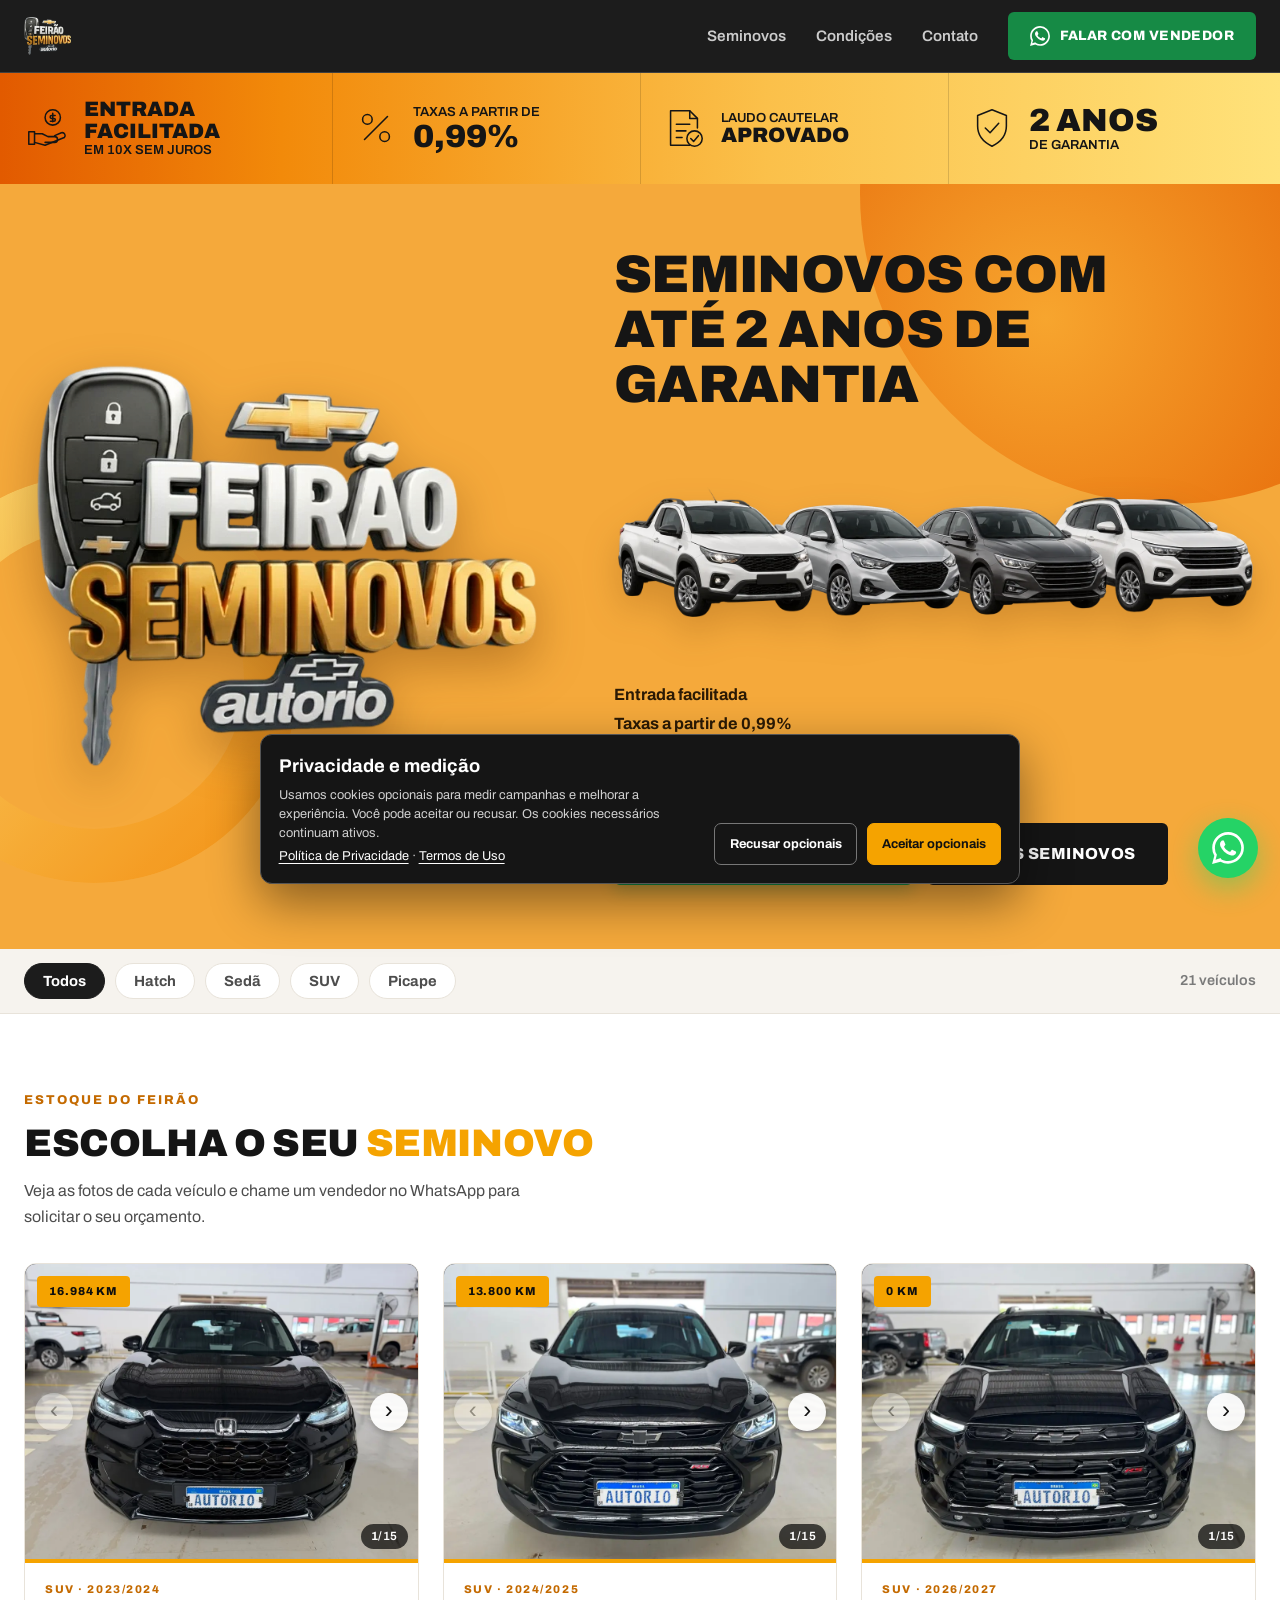
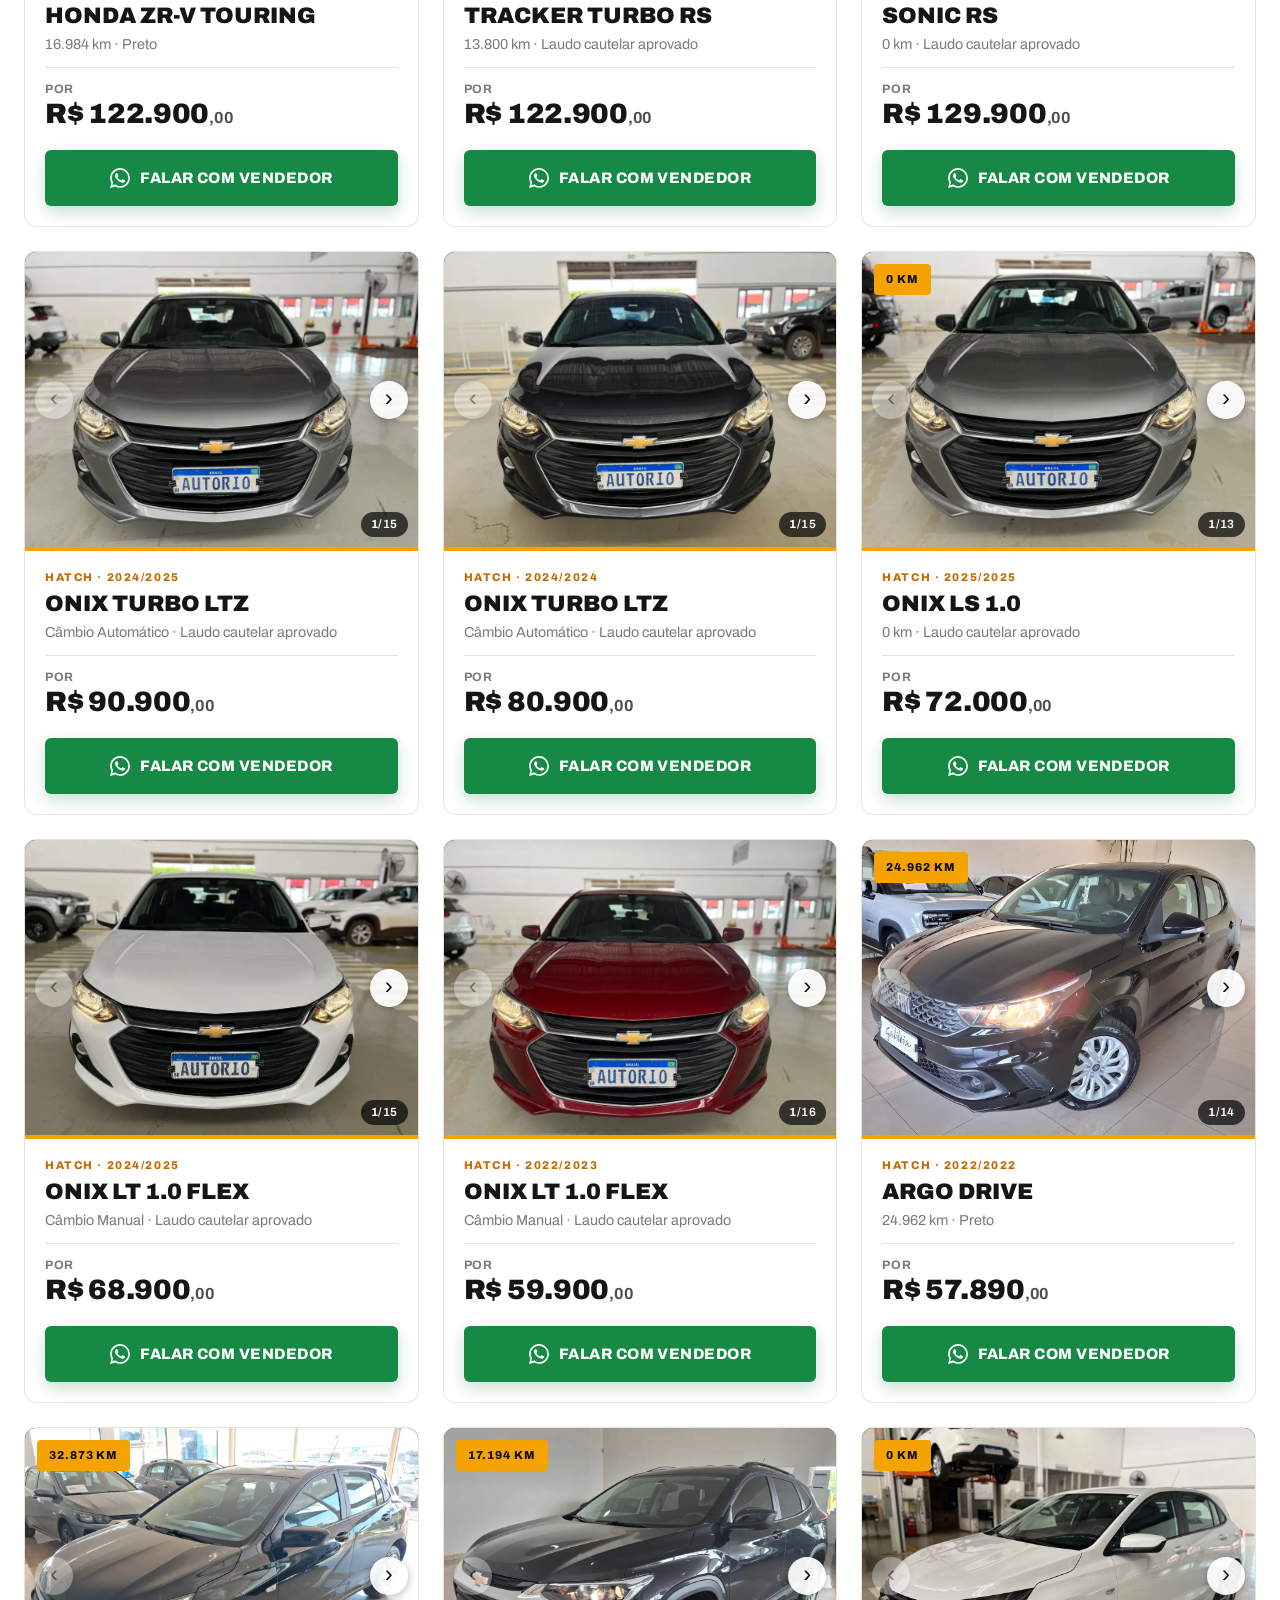
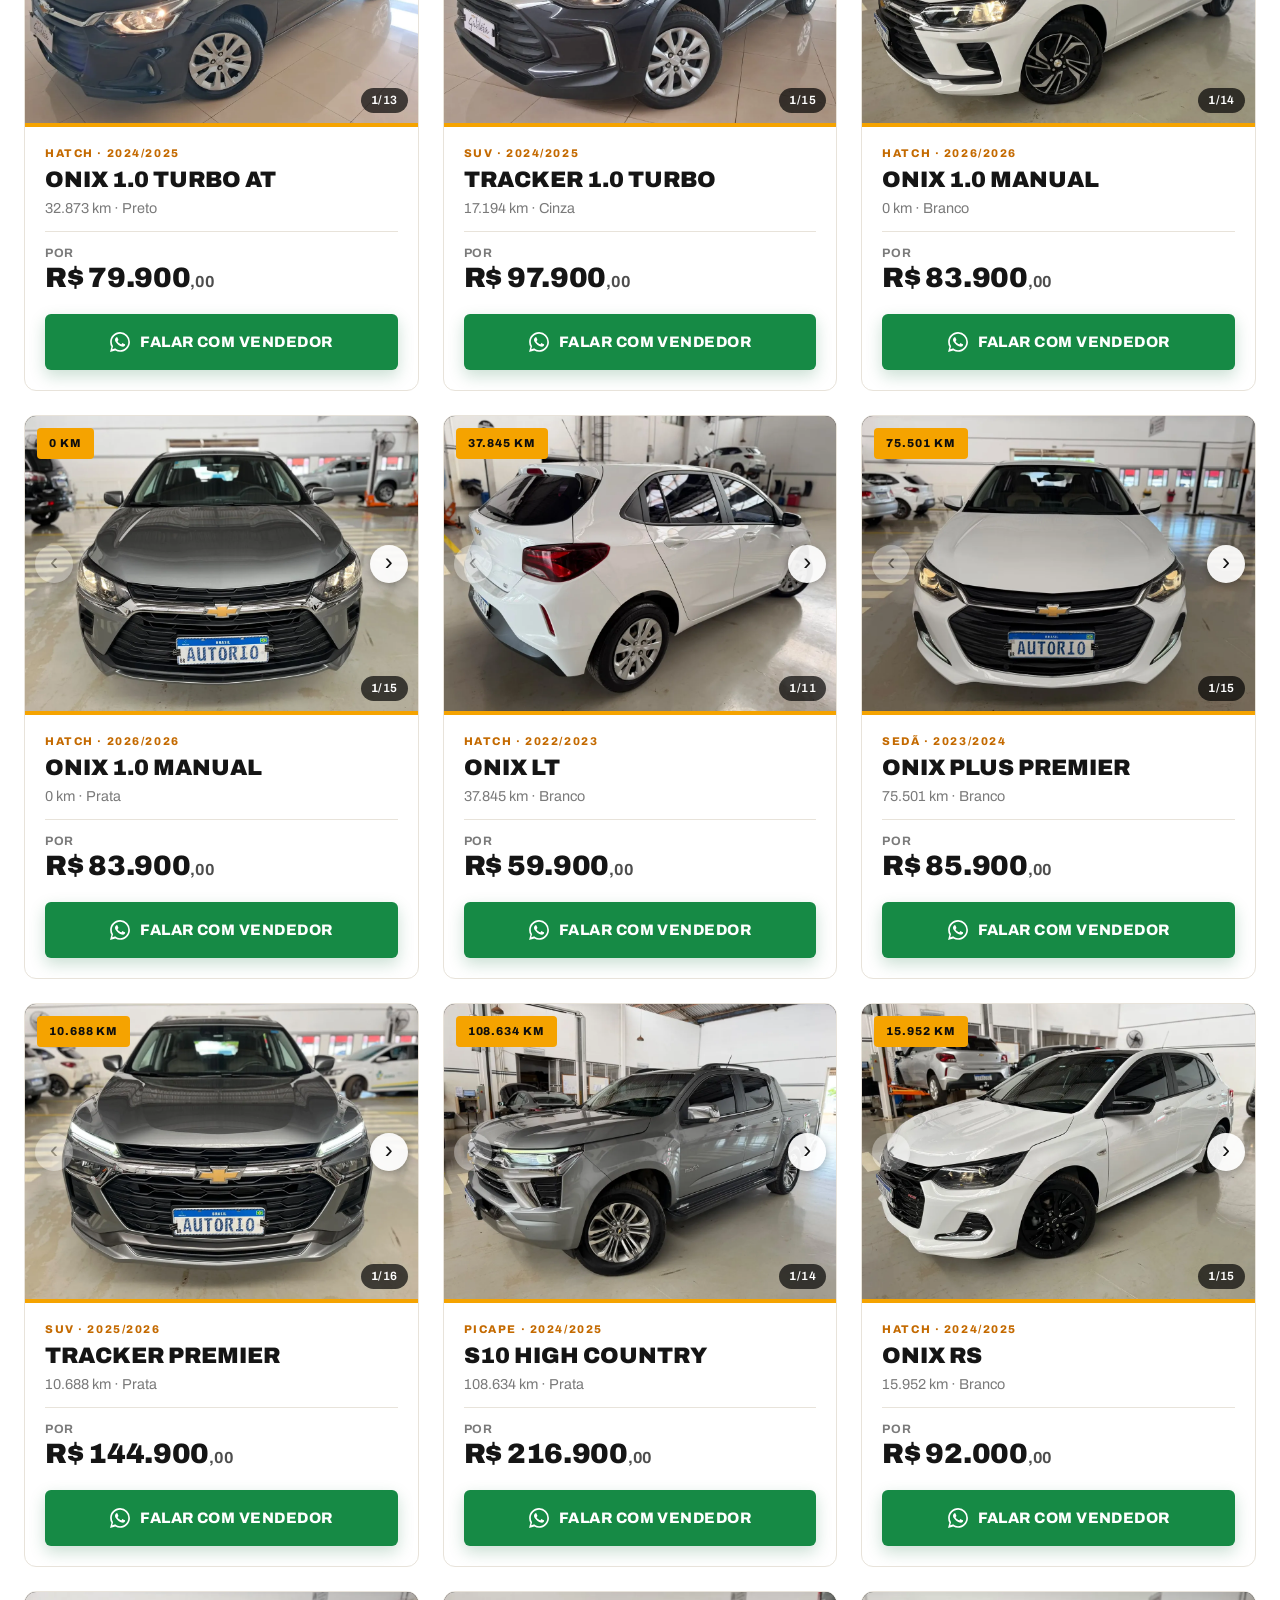
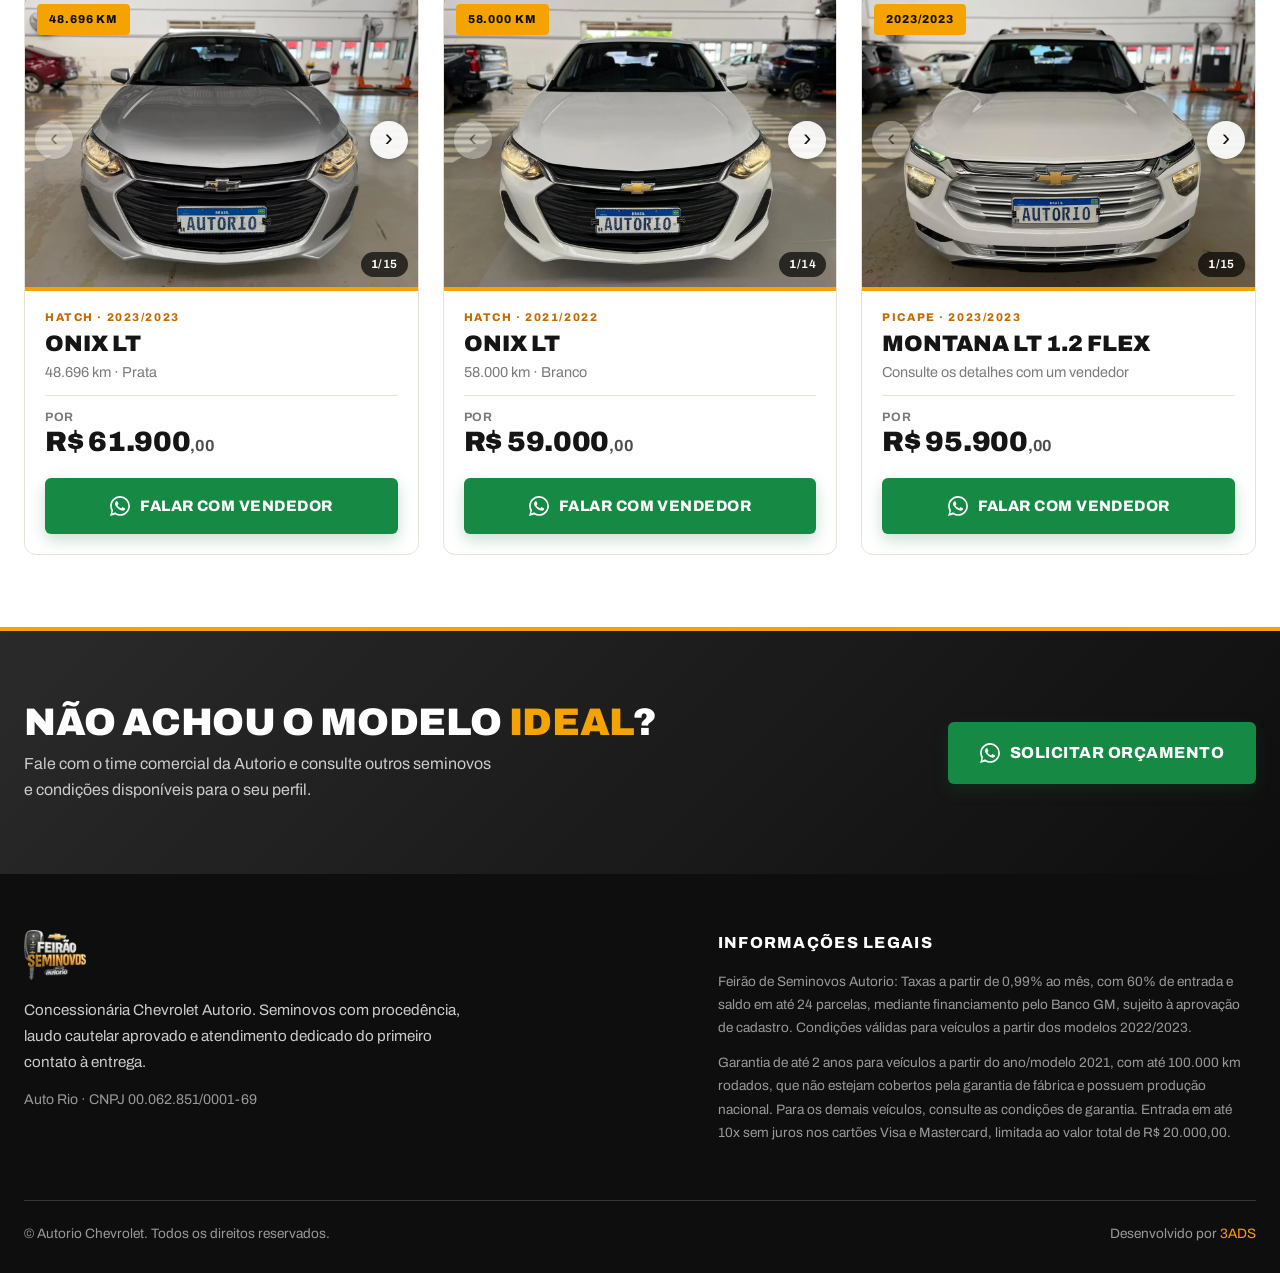
==== commit 1f1e1a39: "Remove prazo de validade do Feirão Autorio" ====
--- a/feirao/index.html
+++ b/feirao/index.html
@@ -3,42 +3,30 @@
 <head>
 <meta charset="UTF-8">
 <meta name="viewport" content="width=device-width, initial-scale=1.0">
-<title>Feirão Seminovos — Até 2 anos de garantia | Galiléia</title>
-<meta name="description" content="Feirão Seminovos Galiléia: seminovos multimarcas com laudo cautelar aprovado, até 2 anos de garantia, entrada facilitada e taxas a partir de 0,99%.">
+<title>Feirão Seminovos — Até 2 anos de garantia | Autorio</title>
+<meta name="description" content="Feirão Seminovos Autorio: seminovos multimarcas com laudo cautelar aprovado, até 2 anos de garantia, entrada facilitada e taxas a partir de 0,99%.">
 <meta name="robots" content="index, follow">
-<link rel="canonical" href="https://ofertas.galileiaconcessionaria.com.br/feirao/">
+<link rel="canonical" href="https://autorioconcessionaria.com.br/feirao/">
 <meta name="theme-color" content="#1c1c1c">
-<link rel="icon" type="image/svg+xml" href="/images-ofertas/favicon.svg">
-<link rel="apple-touch-icon" href="/images-ofertas/favicon.svg">
+<link rel="icon" type="image/svg+xml" href="/ofertas/images-ofertas/favicon.svg">
+<link rel="apple-touch-icon" href="/ofertas/images-ofertas/favicon.svg">
 <meta property="og:type" content="website">
 <meta property="og:locale" content="pt_BR">
-<meta property="og:site_name" content="Galiléia Chevrolet">
-<meta property="og:title" content="Feirão Seminovos — Até 2 anos de garantia | Galiléia">
+<meta property="og:site_name" content="Autorio Chevrolet">
+<meta property="og:title" content="Feirão Seminovos — Até 2 anos de garantia | Autorio">
 <meta property="og:description" content="Seminovos multimarcas com laudo cautelar aprovado, até 2 anos de garantia, entrada facilitada e taxas a partir de 0,99%.">
-<meta property="og:url" content="https://ofertas.galileiaconcessionaria.com.br/feirao/">
-<meta property="og:image" content="https://ofertas.galileiaconcessionaria.com.br/feirao/images/hero-multimarcas.webp">
-
-<!-- Google Tag Manager -->
-<script>(function(w,d,s,l,i){w[l]=w[l]||[];w[l].push({'gtm.start':new Date().getTime(),event:'gtm.js'});var f=d.getElementsByTagName(s)[0],j=d.createElement(s),dl=l!='dataLayer'?'&l='+l:'';j.async=true;j.src='https://www.googletagmanager.com/gtm.js?id='+i+dl;f.parentNode.insertBefore(j,f);})(window,document,'script','dataLayer','GTM-P22BFJC');</script>
-<script>(function(w,d,s,l,i){w[l]=w[l]||[];w[l].push({'gtm.start':new Date().getTime(),event:'gtm.js'});var f=d.getElementsByTagName(s)[0],j=d.createElement(s),dl=l!='dataLayer'?'&l='+l:'';j.async=true;j.src='https://www.googletagmanager.com/gtm.js?id='+i+dl;f.parentNode.insertBefore(j,f);})(window,document,'script','dataLayer','GTM-NJH35M5');</script>
-<!-- End Google Tag Manager -->
-
-<!-- Microsoft Clarity -->
-<script type="text/javascript">
-  (function(c,l,a,r,i,t,y){
-    c[a]=c[a]||function(){(c[a].q=c[a].q||[]).push(arguments)};
-    t=l.createElement(r);t.async=1;t.src="https://www.clarity.ms/tag/"+i;
-    y=l.getElementsByTagName(r)[0];y.parentNode.insertBefore(t,y);
-  })(window,document,"clarity","script","yn2vg4cooq");
-</script>
-<!-- End Microsoft Clarity -->
+<meta property="og:url" content="https://autorioconcessionaria.com.br/feirao/">
+<meta property="og:image" content="https://autorioconcessionaria.com.br/feirao/images/hero-multimarcas.webp">
+
+<script src="../assets/js/gtm.js?v=20261015-feirao"></script>
+
 <link rel="preconnect" href="https://fonts.googleapis.com">
 <link rel="preconnect" href="https://fonts.gstatic.com" crossorigin>
 <link href="https://fonts.googleapis.com/css2?family=Archivo:wght@400;500;600;700;800;900&amp;display=swap" rel="stylesheet">
 <link rel="preload" as="image" href="images/hero-multimarcas.webp" type="image/webp">
 
 <style>
-/* ===== Design Tokens — Feirão Seminovos Galiléia (laranja + amarelo + grafite, CTA verde WhatsApp) ===== */
+/* ===== Design Tokens — Feirão Seminovos Autorio (laranja + amarelo + grafite, CTA verde WhatsApp) ===== */
 :root{
   --primary:#1c1c1c;
   --primary-deep:#151515;
@@ -99,8 +87,6 @@
 .header{position:sticky;top:0;z-index:50;background:rgba(14,14,14,.94);backdrop-filter:saturate(140%) blur(10px);border-bottom:1px solid var(--border-dark)}
 .header .container{display:flex;align-items:center;justify-content:space-between;gap:16px;padding-block:12px}
 .brand img{height:38px;width:auto}
-.brand-word{font-family:var(--font-base);font-weight:800;font-style:italic;color:#fff;font-size:1.2rem;letter-spacing:.02em;text-transform:uppercase;display:inline-flex;align-items:center;gap:8px}
-.brand-word::after{content:"";width:7px;height:7px;border-radius:50%;background:var(--accent);flex:none}
 .nav{display:flex;align-items:center;gap:30px}
 .nav a.link{color:var(--on-dark-2);font-size:.95rem;font-weight:600}
 .nav a.link:hover{color:#fff}
@@ -112,8 +98,7 @@
 .hero::before{width:620px;height:620px;right:-200px;top:-300px;background:radial-gradient(circle at 30% 70%,#F7A52E 0%,var(--orange-deep) 75%)}
 .hero::after{width:300px;height:300px;left:-110px;top:38%;border:54px solid transparent;background:linear-gradient(135deg,var(--yellow),var(--orange)) border-box;-webkit-mask:linear-gradient(#000 0 0) padding-box,linear-gradient(#000 0 0);-webkit-mask-composite:xor;mask:linear-gradient(#000 0 0) padding-box exclude,linear-gradient(#000 0 0);opacity:.85}
 .hero .container{position:relative;z-index:1;display:grid;grid-template-columns:minmax(0,.9fr) minmax(0,1.1fr);align-items:center;gap:clamp(24px,5vw,64px);padding-block:clamp(36px,5vw,64px)}
-.hero-logo-frame{width:min(100%,500px);justify-self:center}
-.hero-logo-frame .hero-logo{width:100%;max-width:none;filter:drop-shadow(0 18px 24px rgba(90,40,0,.35))}
+.hero-logo{width:min(100%,500px);justify-self:center;filter:drop-shadow(0 18px 24px rgba(90,40,0,.35))}
 .hero h1{margin-bottom:16px;max-width:16ch}
 .hero-cars{width:100%;max-width:660px;aspect-ratio:8/3;object-fit:contain;margin:4px 0 12px;filter:drop-shadow(0 16px 18px rgba(90,40,0,.22))}
 .hero-offers{display:grid;gap:3px;font-size:1.02rem;font-weight:700;color:#2b1a05}
@@ -183,7 +168,6 @@
 .footer{background:var(--primary-deeper);color:var(--on-dark-2);padding:56px 0 28px}
 .footer-grid{display:grid;grid-template-columns:1.2fr 1fr;gap:48px}
 .footer .brand img{height:50px;margin-bottom:18px}
-.footer .brand-word{font-size:1.7rem;margin-bottom:18px}
 .footer p{font-size:.95rem;line-height:1.7;max-width:50ch}
 .footer .cnpj{margin-top:12px;font-size:.88rem;color:var(--on-dark-3)}
 .footer h4{color:#fff;font-weight:800;font-size:1rem;margin-bottom:14px;text-transform:uppercase;letter-spacing:.08em}
@@ -194,6 +178,17 @@
 /* ===== WhatsApp flutuante ===== */
 .whatsapp-float{position:fixed;right:22px;bottom:22px;z-index:80;width:60px;height:60px;border-radius:50%;background:#25D366;box-shadow:0 10px 28px rgba(37,211,102,.45);display:grid;place-items:center}
 .whatsapp-float svg{width:32px;height:32px;fill:#fff}
+
+/* ===== Preferências de privacidade ===== */
+.consent-panel{position:fixed;z-index:1000;right:1rem;bottom:1rem;left:1rem;display:grid;max-width:760px;margin-inline:auto;gap:1rem;padding:1.1rem;border:1px solid #555;border-radius:12px;background:#151515;color:#fff;box-shadow:0 18px 50px rgba(0,0,0,.45)}
+.consent-panel[hidden],.privacy-preferences[hidden]{display:none}
+.consent-panel strong{font-size:1.15rem}
+.consent-panel p{margin:.3rem 0 0;color:#d0d0d0;font-size:.8rem;line-height:1.45}
+.consent-panel a{color:#fff;text-decoration:underline;text-underline-offset:3px}
+.consent-panel__actions{display:flex;flex-wrap:wrap;align-items:center;gap:.6rem}
+.consent-panel button,.privacy-preferences{min-height:42px;padding:.55rem .9rem;border:1px solid #777;border-radius:7px;background:transparent;color:#fff;font:700 .8rem var(--font-base);cursor:pointer}
+.consent-panel button.is-primary{border-color:var(--accent);background:var(--accent);color:#111}
+.privacy-preferences{position:fixed;z-index:900;bottom:1rem;left:1rem;min-height:38px;background:#151515;box-shadow:0 8px 24px rgba(0,0,0,.35)}
 
 /* ===== Responsivo ===== */
 @media (max-width:1000px){
@@ -205,7 +200,7 @@
 @media (max-width:900px){.nav .link{display:none}}
 @media (max-width:760px){
   .hero .container{grid-template-columns:1fr;text-align:center;padding-top:28px}
-  .hero-logo-frame{width:min(56%,300px)}
+  .hero-logo{width:min(56%,300px)}
   .hero .container{gap:14px}
   .hero h1{font-size:clamp(1.6rem,7vw,2.2rem)}
   .hero p{font-size:1rem}
@@ -234,30 +229,23 @@
   .hero-cta .btn,.cta-band .btn{width:100%}
   .footer-grid{grid-template-columns:1fr;gap:32px}
 }
-@media (max-width:360px){
-  .header .container{gap:8px}
-  .brand-word{font-size:.88rem}
-  .header .btn{padding:9px 10px;font-size:.67rem}
-  .header .btn svg{width:17px;height:17px}
-}
+@media (min-width:700px){.consent-panel{grid-template-columns:1fr auto;align-items:end}.consent-panel__actions{justify-content:flex-end}}
 @media (prefers-reduced-motion:reduce){html{scroll-behavior:auto}.car-card,.btn{transition:none}}
 </style>
 </head>
 <body>
-<!-- Google Tag Manager (noscript) -->
-<noscript><iframe src="https://www.googletagmanager.com/ns.html?id=GTM-P22BFJC" height="0" width="0" style="display:none;visibility:hidden"></iframe></noscript>
-<noscript><iframe src="https://www.googletagmanager.com/ns.html?id=GTM-NJH35M5" height="0" width="0" style="display:none;visibility:hidden"></iframe></noscript>
-<!-- End Google Tag Manager (noscript) -->
 
 <!-- ===== HEADER ===== -->
 <header class="header">
   <div class="container">
-    <a class="brand" href="#" aria-label="Galiléia"><span class="brand-word">Galiléia</span></a>
+    <a class="brand" href="#" aria-label="Autorio">
+      <img src="images/logo-autorio.png" alt="Autorio Chevrolet" width="628" height="506">
+    </a>
     <nav class="nav" aria-label="Navegação principal">
       <a class="link" href="#catalogo">Seminovos</a>
       <a class="link" href="#condicoes">Condições</a>
       <a class="link" href="#contato">Contato</a>
-      <a class="btn btn-primary" href="https://tintim.link/whatsapp/da0e8764-2846-4dcc-a7d2-c2a6366cd91c/4d6bd350-e1dd-4b16-b183-628323c2634e" target="_blank" rel="noopener"><svg viewBox="0 0 24 24" aria-hidden="true"><path d="M.057 24l1.687-6.163a11.867 11.867 0 0 1-1.587-5.946C.16 5.335 5.495 0 12.05 0a11.82 11.82 0 0 1 8.413 3.488 11.82 11.82 0 0 1 3.48 8.414c-.003 6.557-5.338 11.892-11.893 11.892a11.9 11.9 0 0 1-5.688-1.448L.057 24zm6.597-3.807c1.676.995 3.276 1.591 5.392 1.592 5.448 0 9.886-4.434 9.889-9.885.002-5.462-4.415-9.89-9.881-9.892-5.452 0-9.887 4.434-9.889 9.884a9.86 9.86 0 0 0 1.51 5.26l-.999 3.648 3.978-1.207zm11.387-5.464c-.074-.124-.272-.198-.57-.347-.297-.149-1.758-.868-2.031-.967-.272-.099-.47-.149-.669.149-.198.297-.768.967-.941 1.165-.173.198-.347.223-.644.074-.297-.149-1.255-.462-2.39-1.475-.883-.788-1.48-1.761-1.653-2.059-.173-.297-.018-.458.13-.606.134-.133.297-.347.446-.521.151-.172.2-.296.3-.495.099-.198.05-.372-.025-.521-.075-.148-.669-1.611-.916-2.206-.242-.579-.487-.501-.669-.51l-.57-.01c-.198 0-.52.074-.792.372s-1.04 1.016-1.04 2.479 1.065 2.876 1.213 3.074c.149.198 2.095 3.2 5.076 4.487.709.306 1.263.489 1.694.626.712.226 1.36.194 1.872.118.571-.085 1.758-.719 2.006-1.413.248-.695.248-1.29.173-1.414z"/></svg>Falar com vendedor</a>
+      <a class="btn btn-primary" href="https://tintim.link/whatsapp/da0e8764-2846-4dcc-a7d2-c2a6366cd91c/b88e49ea-9191-4a31-8c49-b676442bb331" target="_blank" rel="noopener"><svg viewBox="0 0 24 24" aria-hidden="true"><path d="M.057 24l1.687-6.163a11.867 11.867 0 0 1-1.587-5.946C.16 5.335 5.495 0 12.05 0a11.82 11.82 0 0 1 8.413 3.488 11.82 11.82 0 0 1 3.48 8.414c-.003 6.557-5.338 11.892-11.893 11.892a11.9 11.9 0 0 1-5.688-1.448L.057 24zm6.597-3.807c1.676.995 3.276 1.591 5.392 1.592 5.448 0 9.886-4.434 9.889-9.885.002-5.462-4.415-9.89-9.881-9.892-5.452 0-9.887 4.434-9.889 9.884a9.86 9.86 0 0 0 1.51 5.26l-.999 3.648 3.978-1.207zm11.387-5.464c-.074-.124-.272-.198-.57-.347-.297-.149-1.758-.868-2.031-.967-.272-.099-.47-.149-.669.149-.198.297-.768.967-.941 1.165-.173.198-.347.223-.644.074-.297-.149-1.255-.462-2.39-1.475-.883-.788-1.48-1.761-1.653-2.059-.173-.297-.018-.458.13-.606.134-.133.297-.347.446-.521.151-.172.2-.296.3-.495.099-.198.05-.372-.025-.521-.075-.148-.669-1.611-.916-2.206-.242-.579-.487-.501-.669-.51l-.57-.01c-.198 0-.52.074-.792.372s-1.04 1.016-1.04 2.479 1.065 2.876 1.213 3.074c.149.198 2.095 3.2 5.076 4.487.709.306 1.263.489 1.694.626.712.226 1.36.194 1.872.118.571-.085 1.758-.719 2.006-1.413.248-.695.248-1.29.173-1.414z"/></svg>Falar com vendedor</a>
     </nav>
   </div>
 </header>
@@ -289,7 +277,7 @@
 <!-- ===== HERO ===== -->
 <section class="hero">
   <div class="container">
-    <div class="hero-logo-frame"><img class="hero-logo" src="images/logo-feirao-galileia.png" alt="Feirão Seminovos Galiléia" width="628" height="506"></div>
+    <img class="hero-logo" src="images/logo-feirao.webp" alt="Feirão Seminovos Autorio" width="628" height="506">
     <div>
       <h1>Seminovos com até 2 anos de garantia</h1>
       <img class="hero-cars" src="images/hero-multimarcas.webp" alt="Quatro veículos seminovos multimarcas lado a lado" width="1600" height="600" fetchpriority="high" decoding="async">
@@ -300,7 +288,7 @@
       </ul>
       <p class="hero-note">Consulte condições.</p>
       <div class="hero-cta">
-        <a class="btn btn-primary" href="https://tintim.link/whatsapp/da0e8764-2846-4dcc-a7d2-c2a6366cd91c/4d6bd350-e1dd-4b16-b183-628323c2634e" target="_blank" rel="noopener"><svg viewBox="0 0 24 24" aria-hidden="true"><path d="M.057 24l1.687-6.163a11.867 11.867 0 0 1-1.587-5.946C.16 5.335 5.495 0 12.05 0a11.82 11.82 0 0 1 8.413 3.488 11.82 11.82 0 0 1 3.48 8.414c-.003 6.557-5.338 11.892-11.893 11.892a11.9 11.9 0 0 1-5.688-1.448L.057 24zm6.597-3.807c1.676.995 3.276 1.591 5.392 1.592 5.448 0 9.886-4.434 9.889-9.885.002-5.462-4.415-9.89-9.881-9.892-5.452 0-9.887 4.434-9.889 9.884a9.86 9.86 0 0 0 1.51 5.26l-.999 3.648 3.978-1.207zm11.387-5.464c-.074-.124-.272-.198-.57-.347-.297-.149-1.758-.868-2.031-.967-.272-.099-.47-.149-.669.149-.198.297-.768.967-.941 1.165-.173.198-.347.223-.644.074-.297-.149-1.255-.462-2.39-1.475-.883-.788-1.48-1.761-1.653-2.059-.173-.297-.018-.458.13-.606.134-.133.297-.347.446-.521.151-.172.2-.296.3-.495.099-.198.05-.372-.025-.521-.075-.148-.669-1.611-.916-2.206-.242-.579-.487-.501-.669-.51l-.57-.01c-.198 0-.52.074-.792.372s-1.04 1.016-1.04 2.479 1.065 2.876 1.213 3.074c.149.198 2.095 3.2 5.076 4.487.709.306 1.263.489 1.694.626.712.226 1.36.194 1.872.118.571-.085 1.758-.719 2.006-1.413.248-.695.248-1.29.173-1.414z"/></svg>Falar com vendedor</a>
+        <a class="btn btn-primary" href="https://tintim.link/whatsapp/da0e8764-2846-4dcc-a7d2-c2a6366cd91c/b88e49ea-9191-4a31-8c49-b676442bb331" target="_blank" rel="noopener"><svg viewBox="0 0 24 24" aria-hidden="true"><path d="M.057 24l1.687-6.163a11.867 11.867 0 0 1-1.587-5.946C.16 5.335 5.495 0 12.05 0a11.82 11.82 0 0 1 8.413 3.488 11.82 11.82 0 0 1 3.48 8.414c-.003 6.557-5.338 11.892-11.893 11.892a11.9 11.9 0 0 1-5.688-1.448L.057 24zm6.597-3.807c1.676.995 3.276 1.591 5.392 1.592 5.448 0 9.886-4.434 9.889-9.885.002-5.462-4.415-9.89-9.881-9.892-5.452 0-9.887 4.434-9.889 9.884a9.86 9.86 0 0 0 1.51 5.26l-.999 3.648 3.978-1.207zm11.387-5.464c-.074-.124-.272-.198-.57-.347-.297-.149-1.758-.868-2.031-.967-.272-.099-.47-.149-.669.149-.198.297-.768.967-.941 1.165-.173.198-.347.223-.644.074-.297-.149-1.255-.462-2.39-1.475-.883-.788-1.48-1.761-1.653-2.059-.173-.297-.018-.458.13-.606.134-.133.297-.347.446-.521.151-.172.2-.296.3-.495.099-.198.05-.372-.025-.521-.075-.148-.669-1.611-.916-2.206-.242-.579-.487-.501-.669-.51l-.57-.01c-.198 0-.52.074-.792.372s-1.04 1.016-1.04 2.479 1.065 2.876 1.213 3.074c.149.198 2.095 3.2 5.076 4.487.709.306 1.263.489 1.694.626.712.226 1.36.194 1.872.118.571-.085 1.758-.719 2.006-1.413.248-.695.248-1.29.173-1.414z"/></svg>Falar com vendedor</a>
         <a class="btn btn-dark" href="#catalogo">Ver os seminovos</a>
       </div>
     </div>
@@ -362,7 +350,7 @@
           <h3 class="car-name">Honda ZR-V Touring</h3>
           <p class="car-spec">16.984 km · Preto</p>
           <div class="car-price"><small>Por</small><strong>R$ 122.900<span>,00</span></strong></div>
-          <a class="btn btn-primary car-cta" href="https://tintim.link/whatsapp/da0e8764-2846-4dcc-a7d2-c2a6366cd91c/4d6bd350-e1dd-4b16-b183-628323c2634e" target="_blank" rel="noopener"><svg viewBox="0 0 24 24" aria-hidden="true"><path d="M.057 24l1.687-6.163a11.867 11.867 0 0 1-1.587-5.946C.16 5.335 5.495 0 12.05 0a11.82 11.82 0 0 1 8.413 3.488 11.82 11.82 0 0 1 3.48 8.414c-.003 6.557-5.338 11.892-11.893 11.892a11.9 11.9 0 0 1-5.688-1.448L.057 24zm6.597-3.807c1.676.995 3.276 1.591 5.392 1.592 5.448 0 9.886-4.434 9.889-9.885.002-5.462-4.415-9.89-9.881-9.892-5.452 0-9.887 4.434-9.889 9.884a9.86 9.86 0 0 0 1.51 5.26l-.999 3.648 3.978-1.207zm11.387-5.464c-.074-.124-.272-.198-.57-.347-.297-.149-1.758-.868-2.031-.967-.272-.099-.47-.149-.669.149-.198.297-.768.967-.941 1.165-.173.198-.347.223-.644.074-.297-.149-1.255-.462-2.39-1.475-.883-.788-1.48-1.761-1.653-2.059-.173-.297-.018-.458.13-.606.134-.133.297-.347.446-.521.151-.172.2-.296.3-.495.099-.198.05-.372-.025-.521-.075-.148-.669-1.611-.916-2.206-.242-.579-.487-.501-.669-.51l-.57-.01c-.198 0-.52.074-.792.372s-1.04 1.016-1.04 2.479 1.065 2.876 1.213 3.074c.149.198 2.095 3.2 5.076 4.487.709.306 1.263.489 1.694.626.712.226 1.36.194 1.872.118.571-.085 1.758-.719 2.006-1.413.248-.695.248-1.29.173-1.414z"/></svg>Falar com vendedor</a>
+          <a class="btn btn-primary car-cta" href="https://tintim.link/whatsapp/da0e8764-2846-4dcc-a7d2-c2a6366cd91c/b88e49ea-9191-4a31-8c49-b676442bb331" target="_blank" rel="noopener"><svg viewBox="0 0 24 24" aria-hidden="true"><path d="M.057 24l1.687-6.163a11.867 11.867 0 0 1-1.587-5.946C.16 5.335 5.495 0 12.05 0a11.82 11.82 0 0 1 8.413 3.488 11.82 11.82 0 0 1 3.48 8.414c-.003 6.557-5.338 11.892-11.893 11.892a11.9 11.9 0 0 1-5.688-1.448L.057 24zm6.597-3.807c1.676.995 3.276 1.591 5.392 1.592 5.448 0 9.886-4.434 9.889-9.885.002-5.462-4.415-9.89-9.881-9.892-5.452 0-9.887 4.434-9.889 9.884a9.86 9.86 0 0 0 1.51 5.26l-.999 3.648 3.978-1.207zm11.387-5.464c-.074-.124-.272-.198-.57-.347-.297-.149-1.758-.868-2.031-.967-.272-.099-.47-.149-.669.149-.198.297-.768.967-.941 1.165-.173.198-.347.223-.644.074-.297-.149-1.255-.462-2.39-1.475-.883-.788-1.48-1.761-1.653-2.059-.173-.297-.018-.458.13-.606.134-.133.297-.347.446-.521.151-.172.2-.296.3-.495.099-.198.05-.372-.025-.521-.075-.148-.669-1.611-.916-2.206-.242-.579-.487-.501-.669-.51l-.57-.01c-.198 0-.52.074-.792.372s-1.04 1.016-1.04 2.479 1.065 2.876 1.213 3.074c.149.198 2.095 3.2 5.076 4.487.709.306 1.263.489 1.694.626.712.226 1.36.194 1.872.118.571-.085 1.758-.719 2.006-1.413.248-.695.248-1.29.173-1.414z"/></svg>Falar com vendedor</a>
         </div>
       </article>
 
@@ -396,7 +384,7 @@
           <h3 class="car-name">Tracker Turbo RS</h3>
           <p class="car-spec">13.800 km · Laudo cautelar aprovado</p>
           <div class="car-price"><small>Por</small><strong>R$ 122.900<span>,00</span></strong></div>
-          <a class="btn btn-primary car-cta" href="https://tintim.link/whatsapp/da0e8764-2846-4dcc-a7d2-c2a6366cd91c/4d6bd350-e1dd-4b16-b183-628323c2634e" target="_blank" rel="noopener"><svg viewBox="0 0 24 24" aria-hidden="true"><path d="M.057 24l1.687-6.163a11.867 11.867 0 0 1-1.587-5.946C.16 5.335 5.495 0 12.05 0a11.82 11.82 0 0 1 8.413 3.488 11.82 11.82 0 0 1 3.48 8.414c-.003 6.557-5.338 11.892-11.893 11.892a11.9 11.9 0 0 1-5.688-1.448L.057 24zm6.597-3.807c1.676.995 3.276 1.591 5.392 1.592 5.448 0 9.886-4.434 9.889-9.885.002-5.462-4.415-9.89-9.881-9.892-5.452 0-9.887 4.434-9.889 9.884a9.86 9.86 0 0 0 1.51 5.26l-.999 3.648 3.978-1.207zm11.387-5.464c-.074-.124-.272-.198-.57-.347-.297-.149-1.758-.868-2.031-.967-.272-.099-.47-.149-.669.149-.198.297-.768.967-.941 1.165-.173.198-.347.223-.644.074-.297-.149-1.255-.462-2.39-1.475-.883-.788-1.48-1.761-1.653-2.059-.173-.297-.018-.458.13-.606.134-.133.297-.347.446-.521.151-.172.2-.296.3-.495.099-.198.05-.372-.025-.521-.075-.148-.669-1.611-.916-2.206-.242-.579-.487-.501-.669-.51l-.57-.01c-.198 0-.52.074-.792.372s-1.04 1.016-1.04 2.479 1.065 2.876 1.213 3.074c.149.198 2.095 3.2 5.076 4.487.709.306 1.263.489 1.694.626.712.226 1.36.194 1.872.118.571-.085 1.758-.719 2.006-1.413.248-.695.248-1.29.173-1.414z"/></svg>Falar com vendedor</a>
+          <a class="btn btn-primary car-cta" href="https://tintim.link/whatsapp/da0e8764-2846-4dcc-a7d2-c2a6366cd91c/b88e49ea-9191-4a31-8c49-b676442bb331" target="_blank" rel="noopener"><svg viewBox="0 0 24 24" aria-hidden="true"><path d="M.057 24l1.687-6.163a11.867 11.867 0 0 1-1.587-5.946C.16 5.335 5.495 0 12.05 0a11.82 11.82 0 0 1 8.413 3.488 11.82 11.82 0 0 1 3.48 8.414c-.003 6.557-5.338 11.892-11.893 11.892a11.9 11.9 0 0 1-5.688-1.448L.057 24zm6.597-3.807c1.676.995 3.276 1.591 5.392 1.592 5.448 0 9.886-4.434 9.889-9.885.002-5.462-4.415-9.89-9.881-9.892-5.452 0-9.887 4.434-9.889 9.884a9.86 9.86 0 0 0 1.51 5.26l-.999 3.648 3.978-1.207zm11.387-5.464c-.074-.124-.272-.198-.57-.347-.297-.149-1.758-.868-2.031-.967-.272-.099-.47-.149-.669.149-.198.297-.768.967-.941 1.165-.173.198-.347.223-.644.074-.297-.149-1.255-.462-2.39-1.475-.883-.788-1.48-1.761-1.653-2.059-.173-.297-.018-.458.13-.606.134-.133.297-.347.446-.521.151-.172.2-.296.3-.495.099-.198.05-.372-.025-.521-.075-.148-.669-1.611-.916-2.206-.242-.579-.487-.501-.669-.51l-.57-.01c-.198 0-.52.074-.792.372s-1.04 1.016-1.04 2.479 1.065 2.876 1.213 3.074c.149.198 2.095 3.2 5.076 4.487.709.306 1.263.489 1.694.626.712.226 1.36.194 1.872.118.571-.085 1.758-.719 2.006-1.413.248-.695.248-1.29.173-1.414z"/></svg>Falar com vendedor</a>
         </div>
       </article>
 
@@ -431,7 +419,7 @@
           <h3 class="car-name">Sonic RS</h3>
           <p class="car-spec">0 km · Laudo cautelar aprovado</p>
           <div class="car-price"><small>Por</small><strong>R$ 129.900<span>,00</span></strong></div>
-          <a class="btn btn-primary car-cta" href="https://tintim.link/whatsapp/da0e8764-2846-4dcc-a7d2-c2a6366cd91c/4d6bd350-e1dd-4b16-b183-628323c2634e" target="_blank" rel="noopener"><svg viewBox="0 0 24 24" aria-hidden="true"><path d="M.057 24l1.687-6.163a11.867 11.867 0 0 1-1.587-5.946C.16 5.335 5.495 0 12.05 0a11.82 11.82 0 0 1 8.413 3.488 11.82 11.82 0 0 1 3.48 8.414c-.003 6.557-5.338 11.892-11.893 11.892a11.9 11.9 0 0 1-5.688-1.448L.057 24zm6.597-3.807c1.676.995 3.276 1.591 5.392 1.592 5.448 0 9.886-4.434 9.889-9.885.002-5.462-4.415-9.89-9.881-9.892-5.452 0-9.887 4.434-9.889 9.884a9.86 9.86 0 0 0 1.51 5.26l-.999 3.648 3.978-1.207zm11.387-5.464c-.074-.124-.272-.198-.57-.347-.297-.149-1.758-.868-2.031-.967-.272-.099-.47-.149-.669.149-.198.297-.768.967-.941 1.165-.173.198-.347.223-.644.074-.297-.149-1.255-.462-2.39-1.475-.883-.788-1.48-1.761-1.653-2.059-.173-.297-.018-.458.13-.606.134-.133.297-.347.446-.521.151-.172.2-.296.3-.495.099-.198.05-.372-.025-.521-.075-.148-.669-1.611-.916-2.206-.242-.579-.487-.501-.669-.51l-.57-.01c-.198 0-.52.074-.792.372s-1.04 1.016-1.04 2.479 1.065 2.876 1.213 3.074c.149.198 2.095 3.2 5.076 4.487.709.306 1.263.489 1.694.626.712.226 1.36.194 1.872.118.571-.085 1.758-.719 2.006-1.413.248-.695.248-1.29.173-1.414z"/></svg>Falar com vendedor</a>
+          <a class="btn btn-primary car-cta" href="https://tintim.link/whatsapp/da0e8764-2846-4dcc-a7d2-c2a6366cd91c/b88e49ea-9191-4a31-8c49-b676442bb331" target="_blank" rel="noopener"><svg viewBox="0 0 24 24" aria-hidden="true"><path d="M.057 24l1.687-6.163a11.867 11.867 0 0 1-1.587-5.946C.16 5.335 5.495 0 12.05 0a11.82 11.82 0 0 1 8.413 3.488 11.82 11.82 0 0 1 3.48 8.414c-.003 6.557-5.338 11.892-11.893 11.892a11.9 11.9 0 0 1-5.688-1.448L.057 24zm6.597-3.807c1.676.995 3.276 1.591 5.392 1.592 5.448 0 9.886-4.434 9.889-9.885.002-5.462-4.415-9.89-9.881-9.892-5.452 0-9.887 4.434-9.889 9.884a9.86 9.86 0 0 0 1.51 5.26l-.999 3.648 3.978-1.207zm11.387-5.464c-.074-.124-.272-.198-.57-.347-.297-.149-1.758-.868-2.031-.967-.272-.099-.47-.149-.669.149-.198.297-.768.967-.941 1.165-.173.198-.347.223-.644.074-.297-.149-1.255-.462-2.39-1.475-.883-.788-1.48-1.761-1.653-2.059-.173-.297-.018-.458.13-.606.134-.133.297-.347.446-.521.151-.172.2-.296.3-.495.099-.198.05-.372-.025-.521-.075-.148-.669-1.611-.916-2.206-.242-.579-.487-.501-.669-.51l-.57-.01c-.198 0-.52.074-.792.372s-1.04 1.016-1.04 2.479 1.065 2.876 1.213 3.074c.149.198 2.095 3.2 5.076 4.487.709.306 1.263.489 1.694.626.712.226 1.36.194 1.872.118.571-.085 1.758-.719 2.006-1.413.248-.695.248-1.29.173-1.414z"/></svg>Falar com vendedor</a>
         </div>
       </article>
 
@@ -465,7 +453,7 @@
           <h3 class="car-name">Onix Turbo LTZ</h3>
           <p class="car-spec">Câmbio Automático · Laudo cautelar aprovado</p>
           <div class="car-price"><small>Por</small><strong>R$ 90.900<span>,00</span></strong></div>
-          <a class="btn btn-primary car-cta" href="https://tintim.link/whatsapp/da0e8764-2846-4dcc-a7d2-c2a6366cd91c/4d6bd350-e1dd-4b16-b183-628323c2634e" target="_blank" rel="noopener"><svg viewBox="0 0 24 24" aria-hidden="true"><path d="M.057 24l1.687-6.163a11.867 11.867 0 0 1-1.587-5.946C.16 5.335 5.495 0 12.05 0a11.82 11.82 0 0 1 8.413 3.488 11.82 11.82 0 0 1 3.48 8.414c-.003 6.557-5.338 11.892-11.893 11.892a11.9 11.9 0 0 1-5.688-1.448L.057 24zm6.597-3.807c1.676.995 3.276 1.591 5.392 1.592 5.448 0 9.886-4.434 9.889-9.885.002-5.462-4.415-9.89-9.881-9.892-5.452 0-9.887 4.434-9.889 9.884a9.86 9.86 0 0 0 1.51 5.26l-.999 3.648 3.978-1.207zm11.387-5.464c-.074-.124-.272-.198-.57-.347-.297-.149-1.758-.868-2.031-.967-.272-.099-.47-.149-.669.149-.198.297-.768.967-.941 1.165-.173.198-.347.223-.644.074-.297-.149-1.255-.462-2.39-1.475-.883-.788-1.48-1.761-1.653-2.059-.173-.297-.018-.458.13-.606.134-.133.297-.347.446-.521.151-.172.2-.296.3-.495.099-.198.05-.372-.025-.521-.075-.148-.669-1.611-.916-2.206-.242-.579-.487-.501-.669-.51l-.57-.01c-.198 0-.52.074-.792.372s-1.04 1.016-1.04 2.479 1.065 2.876 1.213 3.074c.149.198 2.095 3.2 5.076 4.487.709.306 1.263.489 1.694.626.712.226 1.36.194 1.872.118.571-.085 1.758-.719 2.006-1.413.248-.695.248-1.29.173-1.414z"/></svg>Falar com vendedor</a>
+          <a class="btn btn-primary car-cta" href="https://tintim.link/whatsapp/da0e8764-2846-4dcc-a7d2-c2a6366cd91c/b88e49ea-9191-4a31-8c49-b676442bb331" target="_blank" rel="noopener"><svg viewBox="0 0 24 24" aria-hidden="true"><path d="M.057 24l1.687-6.163a11.867 11.867 0 0 1-1.587-5.946C.16 5.335 5.495 0 12.05 0a11.82 11.82 0 0 1 8.413 3.488 11.82 11.82 0 0 1 3.48 8.414c-.003 6.557-5.338 11.892-11.893 11.892a11.9 11.9 0 0 1-5.688-1.448L.057 24zm6.597-3.807c1.676.995 3.276 1.591 5.392 1.592 5.448 0 9.886-4.434 9.889-9.885.002-5.462-4.415-9.89-9.881-9.892-5.452 0-9.887 4.434-9.889 9.884a9.86 9.86 0 0 0 1.51 5.26l-.999 3.648 3.978-1.207zm11.387-5.464c-.074-.124-.272-.198-.57-.347-.297-.149-1.758-.868-2.031-.967-.272-.099-.47-.149-.669.149-.198.297-.768.967-.941 1.165-.173.198-.347.223-.644.074-.297-.149-1.255-.462-2.39-1.475-.883-.788-1.48-1.761-1.653-2.059-.173-.297-.018-.458.13-.606.134-.133.297-.347.446-.521.151-.172.2-.296.3-.495.099-.198.05-.372-.025-.521-.075-.148-.669-1.611-.916-2.206-.242-.579-.487-.501-.669-.51l-.57-.01c-.198 0-.52.074-.792.372s-1.04 1.016-1.04 2.479 1.065 2.876 1.213 3.074c.149.198 2.095 3.2 5.076 4.487.709.306 1.263.489 1.694.626.712.226 1.36.194 1.872.118.571-.085 1.758-.719 2.006-1.413.248-.695.248-1.29.173-1.414z"/></svg>Falar com vendedor</a>
         </div>
       </article>
 
@@ -499,7 +487,7 @@
           <h3 class="car-name">Onix Turbo LTZ</h3>
           <p class="car-spec">Câmbio Automático · Laudo cautelar aprovado</p>
           <div class="car-price"><small>Por</small><strong>R$ 80.900<span>,00</span></strong></div>
-          <a class="btn btn-primary car-cta" href="https://tintim.link/whatsapp/da0e8764-2846-4dcc-a7d2-c2a6366cd91c/4d6bd350-e1dd-4b16-b183-628323c2634e" target="_blank" rel="noopener"><svg viewBox="0 0 24 24" aria-hidden="true"><path d="M.057 24l1.687-6.163a11.867 11.867 0 0 1-1.587-5.946C.16 5.335 5.495 0 12.05 0a11.82 11.82 0 0 1 8.413 3.488 11.82 11.82 0 0 1 3.48 8.414c-.003 6.557-5.338 11.892-11.893 11.892a11.9 11.9 0 0 1-5.688-1.448L.057 24zm6.597-3.807c1.676.995 3.276 1.591 5.392 1.592 5.448 0 9.886-4.434 9.889-9.885.002-5.462-4.415-9.89-9.881-9.892-5.452 0-9.887 4.434-9.889 9.884a9.86 9.86 0 0 0 1.51 5.26l-.999 3.648 3.978-1.207zm11.387-5.464c-.074-.124-.272-.198-.57-.347-.297-.149-1.758-.868-2.031-.967-.272-.099-.47-.149-.669.149-.198.297-.768.967-.941 1.165-.173.198-.347.223-.644.074-.297-.149-1.255-.462-2.39-1.475-.883-.788-1.48-1.761-1.653-2.059-.173-.297-.018-.458.13-.606.134-.133.297-.347.446-.521.151-.172.2-.296.3-.495.099-.198.05-.372-.025-.521-.075-.148-.669-1.611-.916-2.206-.242-.579-.487-.501-.669-.51l-.57-.01c-.198 0-.52.074-.792.372s-1.04 1.016-1.04 2.479 1.065 2.876 1.213 3.074c.149.198 2.095 3.2 5.076 4.487.709.306 1.263.489 1.694.626.712.226 1.36.194 1.872.118.571-.085 1.758-.719 2.006-1.413.248-.695.248-1.29.173-1.414z"/></svg>Falar com vendedor</a>
+          <a class="btn btn-primary car-cta" href="https://tintim.link/whatsapp/da0e8764-2846-4dcc-a7d2-c2a6366cd91c/b88e49ea-9191-4a31-8c49-b676442bb331" target="_blank" rel="noopener"><svg viewBox="0 0 24 24" aria-hidden="true"><path d="M.057 24l1.687-6.163a11.867 11.867 0 0 1-1.587-5.946C.16 5.335 5.495 0 12.05 0a11.82 11.82 0 0 1 8.413 3.488 11.82 11.82 0 0 1 3.48 8.414c-.003 6.557-5.338 11.892-11.893 11.892a11.9 11.9 0 0 1-5.688-1.448L.057 24zm6.597-3.807c1.676.995 3.276 1.591 5.392 1.592 5.448 0 9.886-4.434 9.889-9.885.002-5.462-4.415-9.89-9.881-9.892-5.452 0-9.887 4.434-9.889 9.884a9.86 9.86 0 0 0 1.51 5.26l-.999 3.648 3.978-1.207zm11.387-5.464c-.074-.124-.272-.198-.57-.347-.297-.149-1.758-.868-2.031-.967-.272-.099-.47-.149-.669.149-.198.297-.768.967-.941 1.165-.173.198-.347.223-.644.074-.297-.149-1.255-.462-2.39-1.475-.883-.788-1.48-1.761-1.653-2.059-.173-.297-.018-.458.13-.606.134-.133.297-.347.446-.521.151-.172.2-.296.3-.495.099-.198.05-.372-.025-.521-.075-.148-.669-1.611-.916-2.206-.242-.579-.487-.501-.669-.51l-.57-.01c-.198 0-.52.074-.792.372s-1.04 1.016-1.04 2.479 1.065 2.876 1.213 3.074c.149.198 2.095 3.2 5.076 4.487.709.306 1.263.489 1.694.626.712.226 1.36.194 1.872.118.571-.085 1.758-.719 2.006-1.413.248-.695.248-1.29.173-1.414z"/></svg>Falar com vendedor</a>
         </div>
       </article>
 
@@ -532,7 +520,7 @@
           <h3 class="car-name">Onix LS 1.0</h3>
           <p class="car-spec">0 km · Laudo cautelar aprovado</p>
           <div class="car-price"><small>Por</small><strong>R$ 72.000<span>,00</span></strong></div>
-          <a class="btn btn-primary car-cta" href="https://tintim.link/whatsapp/da0e8764-2846-4dcc-a7d2-c2a6366cd91c/4d6bd350-e1dd-4b16-b183-628323c2634e" target="_blank" rel="noopener"><svg viewBox="0 0 24 24" aria-hidden="true"><path d="M.057 24l1.687-6.163a11.867 11.867 0 0 1-1.587-5.946C.16 5.335 5.495 0 12.05 0a11.82 11.82 0 0 1 8.413 3.488 11.82 11.82 0 0 1 3.48 8.414c-.003 6.557-5.338 11.892-11.893 11.892a11.9 11.9 0 0 1-5.688-1.448L.057 24zm6.597-3.807c1.676.995 3.276 1.591 5.392 1.592 5.448 0 9.886-4.434 9.889-9.885.002-5.462-4.415-9.89-9.881-9.892-5.452 0-9.887 4.434-9.889 9.884a9.86 9.86 0 0 0 1.51 5.26l-.999 3.648 3.978-1.207zm11.387-5.464c-.074-.124-.272-.198-.57-.347-.297-.149-1.758-.868-2.031-.967-.272-.099-.47-.149-.669.149-.198.297-.768.967-.941 1.165-.173.198-.347.223-.644.074-.297-.149-1.255-.462-2.39-1.475-.883-.788-1.48-1.761-1.653-2.059-.173-.297-.018-.458.13-.606.134-.133.297-.347.446-.521.151-.172.2-.296.3-.495.099-.198.05-.372-.025-.521-.075-.148-.669-1.611-.916-2.206-.242-.579-.487-.501-.669-.51l-.57-.01c-.198 0-.52.074-.792.372s-1.04 1.016-1.04 2.479 1.065 2.876 1.213 3.074c.149.198 2.095 3.2 5.076 4.487.709.306 1.263.489 1.694.626.712.226 1.36.194 1.872.118.571-.085 1.758-.719 2.006-1.413.248-.695.248-1.29.173-1.414z"/></svg>Falar com vendedor</a>
+          <a class="btn btn-primary car-cta" href="https://tintim.link/whatsapp/da0e8764-2846-4dcc-a7d2-c2a6366cd91c/b88e49ea-9191-4a31-8c49-b676442bb331" target="_blank" rel="noopener"><svg viewBox="0 0 24 24" aria-hidden="true"><path d="M.057 24l1.687-6.163a11.867 11.867 0 0 1-1.587-5.946C.16 5.335 5.495 0 12.05 0a11.82 11.82 0 0 1 8.413 3.488 11.82 11.82 0 0 1 3.48 8.414c-.003 6.557-5.338 11.892-11.893 11.892a11.9 11.9 0 0 1-5.688-1.448L.057 24zm6.597-3.807c1.676.995 3.276 1.591 5.392 1.592 5.448 0 9.886-4.434 9.889-9.885.002-5.462-4.415-9.89-9.881-9.892-5.452 0-9.887 4.434-9.889 9.884a9.86 9.86 0 0 0 1.51 5.26l-.999 3.648 3.978-1.207zm11.387-5.464c-.074-.124-.272-.198-.57-.347-.297-.149-1.758-.868-2.031-.967-.272-.099-.47-.149-.669.149-.198.297-.768.967-.941 1.165-.173.198-.347.223-.644.074-.297-.149-1.255-.462-2.39-1.475-.883-.788-1.48-1.761-1.653-2.059-.173-.297-.018-.458.13-.606.134-.133.297-.347.446-.521.151-.172.2-.296.3-.495.099-.198.05-.372-.025-.521-.075-.148-.669-1.611-.916-2.206-.242-.579-.487-.501-.669-.51l-.57-.01c-.198 0-.52.074-.792.372s-1.04 1.016-1.04 2.479 1.065 2.876 1.213 3.074c.149.198 2.095 3.2 5.076 4.487.709.306 1.263.489 1.694.626.712.226 1.36.194 1.872.118.571-.085 1.758-.719 2.006-1.413.248-.695.248-1.29.173-1.414z"/></svg>Falar com vendedor</a>
         </div>
       </article>
 
@@ -565,7 +553,7 @@
           <h3 class="car-name">Onix LT 1.0 Flex</h3>
           <p class="car-spec">Câmbio Manual · Laudo cautelar aprovado</p>
           <div class="car-price"><small>Por</small><strong>R$ 68.900<span>,00</span></strong></div>
-          <a class="btn btn-primary car-cta" href="https://tintim.link/whatsapp/da0e8764-2846-4dcc-a7d2-c2a6366cd91c/4d6bd350-e1dd-4b16-b183-628323c2634e" target="_blank" rel="noopener"><svg viewBox="0 0 24 24" aria-hidden="true"><path d="M.057 24l1.687-6.163a11.867 11.867 0 0 1-1.587-5.946C.16 5.335 5.495 0 12.05 0a11.82 11.82 0 0 1 8.413 3.488 11.82 11.82 0 0 1 3.48 8.414c-.003 6.557-5.338 11.892-11.893 11.892a11.9 11.9 0 0 1-5.688-1.448L.057 24zm6.597-3.807c1.676.995 3.276 1.591 5.392 1.592 5.448 0 9.886-4.434 9.889-9.885.002-5.462-4.415-9.89-9.881-9.892-5.452 0-9.887 4.434-9.889 9.884a9.86 9.86 0 0 0 1.51 5.26l-.999 3.648 3.978-1.207zm11.387-5.464c-.074-.124-.272-.198-.57-.347-.297-.149-1.758-.868-2.031-.967-.272-.099-.47-.149-.669.149-.198.297-.768.967-.941 1.165-.173.198-.347.223-.644.074-.297-.149-1.255-.462-2.39-1.475-.883-.788-1.48-1.761-1.653-2.059-.173-.297-.018-.458.13-.606.134-.133.297-.347.446-.521.151-.172.2-.296.3-.495.099-.198.05-.372-.025-.521-.075-.148-.669-1.611-.916-2.206-.242-.579-.487-.501-.669-.51l-.57-.01c-.198 0-.52.074-.792.372s-1.04 1.016-1.04 2.479 1.065 2.876 1.213 3.074c.149.198 2.095 3.2 5.076 4.487.709.306 1.263.489 1.694.626.712.226 1.36.194 1.872.118.571-.085 1.758-.719 2.006-1.413.248-.695.248-1.29.173-1.414z"/></svg>Falar com vendedor</a>
+          <a class="btn btn-primary car-cta" href="https://tintim.link/whatsapp/da0e8764-2846-4dcc-a7d2-c2a6366cd91c/b88e49ea-9191-4a31-8c49-b676442bb331" target="_blank" rel="noopener"><svg viewBox="0 0 24 24" aria-hidden="true"><path d="M.057 24l1.687-6.163a11.867 11.867 0 0 1-1.587-5.946C.16 5.335 5.495 0 12.05 0a11.82 11.82 0 0 1 8.413 3.488 11.82 11.82 0 0 1 3.48 8.414c-.003 6.557-5.338 11.892-11.893 11.892a11.9 11.9 0 0 1-5.688-1.448L.057 24zm6.597-3.807c1.676.995 3.276 1.591 5.392 1.592 5.448 0 9.886-4.434 9.889-9.885.002-5.462-4.415-9.89-9.881-9.892-5.452 0-9.887 4.434-9.889 9.884a9.86 9.86 0 0 0 1.51 5.26l-.999 3.648 3.978-1.207zm11.387-5.464c-.074-.124-.272-.198-.57-.347-.297-.149-1.758-.868-2.031-.967-.272-.099-.47-.149-.669.149-.198.297-.768.967-.941 1.165-.173.198-.347.223-.644.074-.297-.149-1.255-.462-2.39-1.475-.883-.788-1.48-1.761-1.653-2.059-.173-.297-.018-.458.13-.606.134-.133.297-.347.446-.521.151-.172.2-.296.3-.495.099-.198.05-.372-.025-.521-.075-.148-.669-1.611-.916-2.206-.242-.579-.487-.501-.669-.51l-.57-.01c-.198 0-.52.074-.792.372s-1.04 1.016-1.04 2.479 1.065 2.876 1.213 3.074c.149.198 2.095 3.2 5.076 4.487.709.306 1.263.489 1.694.626.712.226 1.36.194 1.872.118.571-.085 1.758-.719 2.006-1.413.248-.695.248-1.29.173-1.414z"/></svg>Falar com vendedor</a>
         </div>
       </article>
 
@@ -599,7 +587,7 @@
           <h3 class="car-name">Onix LT 1.0 Flex</h3>
           <p class="car-spec">Câmbio Manual · Laudo cautelar aprovado</p>
           <div class="car-price"><small>Por</small><strong>R$ 59.900<span>,00</span></strong></div>
-          <a class="btn btn-primary car-cta" href="https://tintim.link/whatsapp/da0e8764-2846-4dcc-a7d2-c2a6366cd91c/4d6bd350-e1dd-4b16-b183-628323c2634e" target="_blank" rel="noopener"><svg viewBox="0 0 24 24" aria-hidden="true"><path d="M.057 24l1.687-6.163a11.867 11.867 0 0 1-1.587-5.946C.16 5.335 5.495 0 12.05 0a11.82 11.82 0 0 1 8.413 3.488 11.82 11.82 0 0 1 3.48 8.414c-.003 6.557-5.338 11.892-11.893 11.892a11.9 11.9 0 0 1-5.688-1.448L.057 24zm6.597-3.807c1.676.995 3.276 1.591 5.392 1.592 5.448 0 9.886-4.434 9.889-9.885.002-5.462-4.415-9.89-9.881-9.892-5.452 0-9.887 4.434-9.889 9.884a9.86 9.86 0 0 0 1.51 5.26l-.999 3.648 3.978-1.207zm11.387-5.464c-.074-.124-.272-.198-.57-.347-.297-.149-1.758-.868-2.031-.967-.272-.099-.47-.149-.669.149-.198.297-.768.967-.941 1.165-.173.198-.347.223-.644.074-.297-.149-1.255-.462-2.39-1.475-.883-.788-1.48-1.761-1.653-2.059-.173-.297-.018-.458.13-.606.134-.133.297-.347.446-.521.151-.172.2-.296.3-.495.099-.198.05-.372-.025-.521-.075-.148-.669-1.611-.916-2.206-.242-.579-.487-.501-.669-.51l-.57-.01c-.198 0-.52.074-.792.372s-1.04 1.016-1.04 2.479 1.065 2.876 1.213 3.074c.149.198 2.095 3.2 5.076 4.487.709.306 1.263.489 1.694.626.712.226 1.36.194 1.872.118.571-.085 1.758-.719 2.006-1.413.248-.695.248-1.29.173-1.414z"/></svg>Falar com vendedor</a>
+          <a class="btn btn-primary car-cta" href="https://tintim.link/whatsapp/da0e8764-2846-4dcc-a7d2-c2a6366cd91c/b88e49ea-9191-4a31-8c49-b676442bb331" target="_blank" rel="noopener"><svg viewBox="0 0 24 24" aria-hidden="true"><path d="M.057 24l1.687-6.163a11.867 11.867 0 0 1-1.587-5.946C.16 5.335 5.495 0 12.05 0a11.82 11.82 0 0 1 8.413 3.488 11.82 11.82 0 0 1 3.48 8.414c-.003 6.557-5.338 11.892-11.893 11.892a11.9 11.9 0 0 1-5.688-1.448L.057 24zm6.597-3.807c1.676.995 3.276 1.591 5.392 1.592 5.448 0 9.886-4.434 9.889-9.885.002-5.462-4.415-9.89-9.881-9.892-5.452 0-9.887 4.434-9.889 9.884a9.86 9.86 0 0 0 1.51 5.26l-.999 3.648 3.978-1.207zm11.387-5.464c-.074-.124-.272-.198-.57-.347-.297-.149-1.758-.868-2.031-.967-.272-.099-.47-.149-.669.149-.198.297-.768.967-.941 1.165-.173.198-.347.223-.644.074-.297-.149-1.255-.462-2.39-1.475-.883-.788-1.48-1.761-1.653-2.059-.173-.297-.018-.458.13-.606.134-.133.297-.347.446-.521.151-.172.2-.296.3-.495.099-.198.05-.372-.025-.521-.075-.148-.669-1.611-.916-2.206-.242-.579-.487-.501-.669-.51l-.57-.01c-.198 0-.52.074-.792.372s-1.04 1.016-1.04 2.479 1.065 2.876 1.213 3.074c.149.198 2.095 3.2 5.076 4.487.709.306 1.263.489 1.694.626.712.226 1.36.194 1.872.118.571-.085 1.758-.719 2.006-1.413.248-.695.248-1.29.173-1.414z"/></svg>Falar com vendedor</a>
         </div>
       </article>
 
@@ -633,7 +621,7 @@
           <h3 class="car-name">Argo Drive</h3>
           <p class="car-spec">24.962 km · Preto</p>
           <div class="car-price"><small>Por</small><strong>R$ 57.890<span>,00</span></strong></div>
-          <a class="btn btn-primary car-cta" href="https://tintim.link/whatsapp/da0e8764-2846-4dcc-a7d2-c2a6366cd91c/4d6bd350-e1dd-4b16-b183-628323c2634e" target="_blank" rel="noopener"><svg viewBox="0 0 24 24" aria-hidden="true"><path d="M.057 24l1.687-6.163a11.867 11.867 0 0 1-1.587-5.946C.16 5.335 5.495 0 12.05 0a11.82 11.82 0 0 1 8.413 3.488 11.82 11.82 0 0 1 3.48 8.414c-.003 6.557-5.338 11.892-11.893 11.892a11.9 11.9 0 0 1-5.688-1.448L.057 24zm6.597-3.807c1.676.995 3.276 1.591 5.392 1.592 5.448 0 9.886-4.434 9.889-9.885.002-5.462-4.415-9.89-9.881-9.892-5.452 0-9.887 4.434-9.889 9.884a9.86 9.86 0 0 0 1.51 5.26l-.999 3.648 3.978-1.207zm11.387-5.464c-.074-.124-.272-.198-.57-.347-.297-.149-1.758-.868-2.031-.967-.272-.099-.47-.149-.669.149-.198.297-.768.967-.941 1.165-.173.198-.347.223-.644.074-.297-.149-1.255-.462-2.39-1.475-.883-.788-1.48-1.761-1.653-2.059-.173-.297-.018-.458.13-.606.134-.133.297-.347.446-.521.151-.172.2-.296.3-.495.099-.198.05-.372-.025-.521-.075-.148-.669-1.611-.916-2.206-.242-.579-.487-.501-.669-.51l-.57-.01c-.198 0-.52.074-.792.372s-1.04 1.016-1.04 2.479 1.065 2.876 1.213 3.074c.149.198 2.095 3.2 5.076 4.487.709.306 1.263.489 1.694.626.712.226 1.36.194 1.872.118.571-.085 1.758-.719 2.006-1.413.248-.695.248-1.29.173-1.414z"/></svg>Falar com vendedor</a>
+          <a class="btn btn-primary car-cta" href="https://tintim.link/whatsapp/da0e8764-2846-4dcc-a7d2-c2a6366cd91c/b88e49ea-9191-4a31-8c49-b676442bb331" target="_blank" rel="noopener"><svg viewBox="0 0 24 24" aria-hidden="true"><path d="M.057 24l1.687-6.163a11.867 11.867 0 0 1-1.587-5.946C.16 5.335 5.495 0 12.05 0a11.82 11.82 0 0 1 8.413 3.488 11.82 11.82 0 0 1 3.48 8.414c-.003 6.557-5.338 11.892-11.893 11.892a11.9 11.9 0 0 1-5.688-1.448L.057 24zm6.597-3.807c1.676.995 3.276 1.591 5.392 1.592 5.448 0 9.886-4.434 9.889-9.885.002-5.462-4.415-9.89-9.881-9.892-5.452 0-9.887 4.434-9.889 9.884a9.86 9.86 0 0 0 1.51 5.26l-.999 3.648 3.978-1.207zm11.387-5.464c-.074-.124-.272-.198-.57-.347-.297-.149-1.758-.868-2.031-.967-.272-.099-.47-.149-.669.149-.198.297-.768.967-.941 1.165-.173.198-.347.223-.644.074-.297-.149-1.255-.462-2.39-1.475-.883-.788-1.48-1.761-1.653-2.059-.173-.297-.018-.458.13-.606.134-.133.297-.347.446-.521.151-.172.2-.296.3-.495.099-.198.05-.372-.025-.521-.075-.148-.669-1.611-.916-2.206-.242-.579-.487-.501-.669-.51l-.57-.01c-.198 0-.52.074-.792.372s-1.04 1.016-1.04 2.479 1.065 2.876 1.213 3.074c.149.198 2.095 3.2 5.076 4.487.709.306 1.263.489 1.694.626.712.226 1.36.194 1.872.118.571-.085 1.758-.719 2.006-1.413.248-.695.248-1.29.173-1.414z"/></svg>Falar com vendedor</a>
         </div>
       </article>
 
@@ -665,7 +653,7 @@
           <h3 class="car-name">Onix 1.0 Turbo AT</h3>
           <p class="car-spec">32.873 km · Preto</p>
           <div class="car-price"><small>Por</small><strong>R$ 79.900<span>,00</span></strong></div>
-          <a class="btn btn-primary car-cta" href="https://tintim.link/whatsapp/da0e8764-2846-4dcc-a7d2-c2a6366cd91c/4d6bd350-e1dd-4b16-b183-628323c2634e" target="_blank" rel="noopener"><svg viewBox="0 0 24 24" aria-hidden="true"><path d="M.057 24l1.687-6.163a11.867 11.867 0 0 1-1.587-5.946C.16 5.335 5.495 0 12.05 0a11.82 11.82 0 0 1 8.413 3.488 11.82 11.82 0 0 1 3.48 8.414c-.003 6.557-5.338 11.892-11.893 11.892a11.9 11.9 0 0 1-5.688-1.448L.057 24zm6.597-3.807c1.676.995 3.276 1.591 5.392 1.592 5.448 0 9.886-4.434 9.889-9.885.002-5.462-4.415-9.89-9.881-9.892-5.452 0-9.887 4.434-9.889 9.884a9.86 9.86 0 0 0 1.51 5.26l-.999 3.648 3.978-1.207zm11.387-5.464c-.074-.124-.272-.198-.57-.347-.297-.149-1.758-.868-2.031-.967-.272-.099-.47-.149-.669.149-.198.297-.768.967-.941 1.165-.173.198-.347.223-.644.074-.297-.149-1.255-.462-2.39-1.475-.883-.788-1.48-1.761-1.653-2.059-.173-.297-.018-.458.13-.606.134-.133.297-.347.446-.521.151-.172.2-.296.3-.495.099-.198.05-.372-.025-.521-.075-.148-.669-1.611-.916-2.206-.242-.579-.487-.501-.669-.51l-.57-.01c-.198 0-.52.074-.792.372s-1.04 1.016-1.04 2.479 1.065 2.876 1.213 3.074c.149.198 2.095 3.2 5.076 4.487.709.306 1.263.489 1.694.626.712.226 1.36.194 1.872.118.571-.085 1.758-.719 2.006-1.413.248-.695.248-1.29.173-1.414z"/></svg>Falar com vendedor</a>
+          <a class="btn btn-primary car-cta" href="https://tintim.link/whatsapp/da0e8764-2846-4dcc-a7d2-c2a6366cd91c/b88e49ea-9191-4a31-8c49-b676442bb331" target="_blank" rel="noopener"><svg viewBox="0 0 24 24" aria-hidden="true"><path d="M.057 24l1.687-6.163a11.867 11.867 0 0 1-1.587-5.946C.16 5.335 5.495 0 12.05 0a11.82 11.82 0 0 1 8.413 3.488 11.82 11.82 0 0 1 3.48 8.414c-.003 6.557-5.338 11.892-11.893 11.892a11.9 11.9 0 0 1-5.688-1.448L.057 24zm6.597-3.807c1.676.995 3.276 1.591 5.392 1.592 5.448 0 9.886-4.434 9.889-9.885.002-5.462-4.415-9.89-9.881-9.892-5.452 0-9.887 4.434-9.889 9.884a9.86 9.86 0 0 0 1.51 5.26l-.999 3.648 3.978-1.207zm11.387-5.464c-.074-.124-.272-.198-.57-.347-.297-.149-1.758-.868-2.031-.967-.272-.099-.47-.149-.669.149-.198.297-.768.967-.941 1.165-.173.198-.347.223-.644.074-.297-.149-1.255-.462-2.39-1.475-.883-.788-1.48-1.761-1.653-2.059-.173-.297-.018-.458.13-.606.134-.133.297-.347.446-.521.151-.172.2-.296.3-.495.099-.198.05-.372-.025-.521-.075-.148-.669-1.611-.916-2.206-.242-.579-.487-.501-.669-.51l-.57-.01c-.198 0-.52.074-.792.372s-1.04 1.016-1.04 2.479 1.065 2.876 1.213 3.074c.149.198 2.095 3.2 5.076 4.487.709.306 1.263.489 1.694.626.712.226 1.36.194 1.872.118.571-.085 1.758-.719 2.006-1.413.248-.695.248-1.29.173-1.414z"/></svg>Falar com vendedor</a>
         </div>
       </article>
 
@@ -701,7 +689,7 @@
           <h3 class="car-name">Tracker 1.0 Turbo</h3>
           <p class="car-spec">17.194 km · Cinza</p>
           <div class="car-price"><small>Por</small><strong>R$ 97.900<span>,00</span></strong></div>
-          <a class="btn btn-primary car-cta" href="https://tintim.link/whatsapp/da0e8764-2846-4dcc-a7d2-c2a6366cd91c/4d6bd350-e1dd-4b16-b183-628323c2634e" target="_blank" rel="noopener"><svg viewBox="0 0 24 24" aria-hidden="true"><path d="M.057 24l1.687-6.163a11.867 11.867 0 0 1-1.587-5.946C.16 5.335 5.495 0 12.05 0a11.82 11.82 0 0 1 8.413 3.488 11.82 11.82 0 0 1 3.48 8.414c-.003 6.557-5.338 11.892-11.893 11.892a11.9 11.9 0 0 1-5.688-1.448L.057 24zm6.597-3.807c1.676.995 3.276 1.591 5.392 1.592 5.448 0 9.886-4.434 9.889-9.885.002-5.462-4.415-9.89-9.881-9.892-5.452 0-9.887 4.434-9.889 9.884a9.86 9.86 0 0 0 1.51 5.26l-.999 3.648 3.978-1.207zm11.387-5.464c-.074-.124-.272-.198-.57-.347-.297-.149-1.758-.868-2.031-.967-.272-.099-.47-.149-.669.149-.198.297-.768.967-.941 1.165-.173.198-.347.223-.644.074-.297-.149-1.255-.462-2.39-1.475-.883-.788-1.48-1.761-1.653-2.059-.173-.297-.018-.458.13-.606.134-.133.297-.347.446-.521.151-.172.2-.296.3-.495.099-.198.05-.372-.025-.521-.075-.148-.669-1.611-.916-2.206-.242-.579-.487-.501-.669-.51l-.57-.01c-.198 0-.52.074-.792.372s-1.04 1.016-1.04 2.479 1.065 2.876 1.213 3.074c.149.198 2.095 3.2 5.076 4.487.709.306 1.263.489 1.694.626.712.226 1.36.194 1.872.118.571-.085 1.758-.719 2.006-1.413.248-.695.248-1.29.173-1.414z"/></svg>Falar com vendedor</a>
+          <a class="btn btn-primary car-cta" href="https://tintim.link/whatsapp/da0e8764-2846-4dcc-a7d2-c2a6366cd91c/b88e49ea-9191-4a31-8c49-b676442bb331" target="_blank" rel="noopener"><svg viewBox="0 0 24 24" aria-hidden="true"><path d="M.057 24l1.687-6.163a11.867 11.867 0 0 1-1.587-5.946C.16 5.335 5.495 0 12.05 0a11.82 11.82 0 0 1 8.413 3.488 11.82 11.82 0 0 1 3.48 8.414c-.003 6.557-5.338 11.892-11.893 11.892a11.9 11.9 0 0 1-5.688-1.448L.057 24zm6.597-3.807c1.676.995 3.276 1.591 5.392 1.592 5.448 0 9.886-4.434 9.889-9.885.002-5.462-4.415-9.89-9.881-9.892-5.452 0-9.887 4.434-9.889 9.884a9.86 9.86 0 0 0 1.51 5.26l-.999 3.648 3.978-1.207zm11.387-5.464c-.074-.124-.272-.198-.57-.347-.297-.149-1.758-.868-2.031-.967-.272-.099-.47-.149-.669.149-.198.297-.768.967-.941 1.165-.173.198-.347.223-.644.074-.297-.149-1.255-.462-2.39-1.475-.883-.788-1.48-1.761-1.653-2.059-.173-.297-.018-.458.13-.606.134-.133.297-.347.446-.521.151-.172.2-.296.3-.495.099-.198.05-.372-.025-.521-.075-.148-.669-1.611-.916-2.206-.242-.579-.487-.501-.669-.51l-.57-.01c-.198 0-.52.074-.792.372s-1.04 1.016-1.04 2.479 1.065 2.876 1.213 3.074c.149.198 2.095 3.2 5.076 4.487.709.306 1.263.489 1.694.626.712.226 1.36.194 1.872.118.571-.085 1.758-.719 2.006-1.413.248-.695.248-1.29.173-1.414z"/></svg>Falar com vendedor</a>
         </div>
       </article>
 
@@ -734,7 +722,7 @@
           <h3 class="car-name">Onix 1.0 Manual</h3>
           <p class="car-spec">0 km · Branco</p>
           <div class="car-price"><small>Por</small><strong>R$ 83.900<span>,00</span></strong></div>
-          <a class="btn btn-primary car-cta" href="https://tintim.link/whatsapp/da0e8764-2846-4dcc-a7d2-c2a6366cd91c/4d6bd350-e1dd-4b16-b183-628323c2634e" target="_blank" rel="noopener"><svg viewBox="0 0 24 24" aria-hidden="true"><path d="M.057 24l1.687-6.163a11.867 11.867 0 0 1-1.587-5.946C.16 5.335 5.495 0 12.05 0a11.82 11.82 0 0 1 8.413 3.488 11.82 11.82 0 0 1 3.48 8.414c-.003 6.557-5.338 11.892-11.893 11.892a11.9 11.9 0 0 1-5.688-1.448L.057 24zm6.597-3.807c1.676.995 3.276 1.591 5.392 1.592 5.448 0 9.886-4.434 9.889-9.885.002-5.462-4.415-9.89-9.881-9.892-5.452 0-9.887 4.434-9.889 9.884a9.86 9.86 0 0 0 1.51 5.26l-.999 3.648 3.978-1.207zm11.387-5.464c-.074-.124-.272-.198-.57-.347-.297-.149-1.758-.868-2.031-.967-.272-.099-.47-.149-.669.149-.198.297-.768.967-.941 1.165-.173.198-.347.223-.644.074-.297-.149-1.255-.462-2.39-1.475-.883-.788-1.48-1.761-1.653-2.059-.173-.297-.018-.458.13-.606.134-.133.297-.347.446-.521.151-.172.2-.296.3-.495.099-.198.05-.372-.025-.521-.075-.148-.669-1.611-.916-2.206-.242-.579-.487-.501-.669-.51l-.57-.01c-.198 0-.52.074-.792.372s-1.04 1.016-1.04 2.479 1.065 2.876 1.213 3.074c.149.198 2.095 3.2 5.076 4.487.709.306 1.263.489 1.694.626.712.226 1.36.194 1.872.118.571-.085 1.758-.719 2.006-1.413.248-.695.248-1.29.173-1.414z"/></svg>Falar com vendedor</a>
+          <a class="btn btn-primary car-cta" href="https://tintim.link/whatsapp/da0e8764-2846-4dcc-a7d2-c2a6366cd91c/b88e49ea-9191-4a31-8c49-b676442bb331" target="_blank" rel="noopener"><svg viewBox="0 0 24 24" aria-hidden="true"><path d="M.057 24l1.687-6.163a11.867 11.867 0 0 1-1.587-5.946C.16 5.335 5.495 0 12.05 0a11.82 11.82 0 0 1 8.413 3.488 11.82 11.82 0 0 1 3.48 8.414c-.003 6.557-5.338 11.892-11.893 11.892a11.9 11.9 0 0 1-5.688-1.448L.057 24zm6.597-3.807c1.676.995 3.276 1.591 5.392 1.592 5.448 0 9.886-4.434 9.889-9.885.002-5.462-4.415-9.89-9.881-9.892-5.452 0-9.887 4.434-9.889 9.884a9.86 9.86 0 0 0 1.51 5.26l-.999 3.648 3.978-1.207zm11.387-5.464c-.074-.124-.272-.198-.57-.347-.297-.149-1.758-.868-2.031-.967-.272-.099-.47-.149-.669.149-.198.297-.768.967-.941 1.165-.173.198-.347.223-.644.074-.297-.149-1.255-.462-2.39-1.475-.883-.788-1.48-1.761-1.653-2.059-.173-.297-.018-.458.13-.606.134-.133.297-.347.446-.521.151-.172.2-.296.3-.495.099-.198.05-.372-.025-.521-.075-.148-.669-1.611-.916-2.206-.242-.579-.487-.501-.669-.51l-.57-.01c-.198 0-.52.074-.792.372s-1.04 1.016-1.04 2.479 1.065 2.876 1.213 3.074c.149.198 2.095 3.2 5.076 4.487.709.306 1.263.489 1.694.626.712.226 1.36.194 1.872.118.571-.085 1.758-.719 2.006-1.413.248-.695.248-1.29.173-1.414z"/></svg>Falar com vendedor</a>
         </div>
       </article>
 
@@ -768,7 +756,7 @@
           <h3 class="car-name">Onix 1.0 Manual</h3>
           <p class="car-spec">0 km · Prata</p>
           <div class="car-price"><small>Por</small><strong>R$ 83.900<span>,00</span></strong></div>
-          <a class="btn btn-primary car-cta" href="https://tintim.link/whatsapp/da0e8764-2846-4dcc-a7d2-c2a6366cd91c/4d6bd350-e1dd-4b16-b183-628323c2634e" target="_blank" rel="noopener"><svg viewBox="0 0 24 24" aria-hidden="true"><path d="M.057 24l1.687-6.163a11.867 11.867 0 0 1-1.587-5.946C.16 5.335 5.495 0 12.05 0a11.82 11.82 0 0 1 8.413 3.488 11.82 11.82 0 0 1 3.48 8.414c-.003 6.557-5.338 11.892-11.893 11.892a11.9 11.9 0 0 1-5.688-1.448L.057 24zm6.597-3.807c1.676.995 3.276 1.591 5.392 1.592 5.448 0 9.886-4.434 9.889-9.885.002-5.462-4.415-9.89-9.881-9.892-5.452 0-9.887 4.434-9.889 9.884a9.86 9.86 0 0 0 1.51 5.26l-.999 3.648 3.978-1.207zm11.387-5.464c-.074-.124-.272-.198-.57-.347-.297-.149-1.758-.868-2.031-.967-.272-.099-.47-.149-.669.149-.198.297-.768.967-.941 1.165-.173.198-.347.223-.644.074-.297-.149-1.255-.462-2.39-1.475-.883-.788-1.48-1.761-1.653-2.059-.173-.297-.018-.458.13-.606.134-.133.297-.347.446-.521.151-.172.2-.296.3-.495.099-.198.05-.372-.025-.521-.075-.148-.669-1.611-.916-2.206-.242-.579-.487-.501-.669-.51l-.57-.01c-.198 0-.52.074-.792.372s-1.04 1.016-1.04 2.479 1.065 2.876 1.213 3.074c.149.198 2.095 3.2 5.076 4.487.709.306 1.263.489 1.694.626.712.226 1.36.194 1.872.118.571-.085 1.758-.719 2.006-1.413.248-.695.248-1.29.173-1.414z"/></svg>Falar com vendedor</a>
+          <a class="btn btn-primary car-cta" href="https://tintim.link/whatsapp/da0e8764-2846-4dcc-a7d2-c2a6366cd91c/b88e49ea-9191-4a31-8c49-b676442bb331" target="_blank" rel="noopener"><svg viewBox="0 0 24 24" aria-hidden="true"><path d="M.057 24l1.687-6.163a11.867 11.867 0 0 1-1.587-5.946C.16 5.335 5.495 0 12.05 0a11.82 11.82 0 0 1 8.413 3.488 11.82 11.82 0 0 1 3.48 8.414c-.003 6.557-5.338 11.892-11.893 11.892a11.9 11.9 0 0 1-5.688-1.448L.057 24zm6.597-3.807c1.676.995 3.276 1.591 5.392 1.592 5.448 0 9.886-4.434 9.889-9.885.002-5.462-4.415-9.89-9.881-9.892-5.452 0-9.887 4.434-9.889 9.884a9.86 9.86 0 0 0 1.51 5.26l-.999 3.648 3.978-1.207zm11.387-5.464c-.074-.124-.272-.198-.57-.347-.297-.149-1.758-.868-2.031-.967-.272-.099-.47-.149-.669.149-.198.297-.768.967-.941 1.165-.173.198-.347.223-.644.074-.297-.149-1.255-.462-2.39-1.475-.883-.788-1.48-1.761-1.653-2.059-.173-.297-.018-.458.13-.606.134-.133.297-.347.446-.521.151-.172.2-.296.3-.495.099-.198.05-.372-.025-.521-.075-.148-.669-1.611-.916-2.206-.242-.579-.487-.501-.669-.51l-.57-.01c-.198 0-.52.074-.792.372s-1.04 1.016-1.04 2.479 1.065 2.876 1.213 3.074c.149.198 2.095 3.2 5.076 4.487.709.306 1.263.489 1.694.626.712.226 1.36.194 1.872.118.571-.085 1.758-.719 2.006-1.413.248-.695.248-1.29.173-1.414z"/></svg>Falar com vendedor</a>
         </div>
       </article>
 
@@ -799,7 +787,7 @@
           <h3 class="car-name">Onix LT</h3>
           <p class="car-spec">37.845 km · Branco</p>
           <div class="car-price"><small>Por</small><strong>R$ 59.900<span>,00</span></strong></div>
-          <a class="btn btn-primary car-cta" href="https://tintim.link/whatsapp/da0e8764-2846-4dcc-a7d2-c2a6366cd91c/4d6bd350-e1dd-4b16-b183-628323c2634e" target="_blank" rel="noopener"><svg viewBox="0 0 24 24" aria-hidden="true"><path d="M.057 24l1.687-6.163a11.867 11.867 0 0 1-1.587-5.946C.16 5.335 5.495 0 12.05 0a11.82 11.82 0 0 1 8.413 3.488 11.82 11.82 0 0 1 3.48 8.414c-.003 6.557-5.338 11.892-11.893 11.892a11.9 11.9 0 0 1-5.688-1.448L.057 24zm6.597-3.807c1.676.995 3.276 1.591 5.392 1.592 5.448 0 9.886-4.434 9.889-9.885.002-5.462-4.415-9.89-9.881-9.892-5.452 0-9.887 4.434-9.889 9.884a9.86 9.86 0 0 0 1.51 5.26l-.999 3.648 3.978-1.207zm11.387-5.464c-.074-.124-.272-.198-.57-.347-.297-.149-1.758-.868-2.031-.967-.272-.099-.47-.149-.669.149-.198.297-.768.967-.941 1.165-.173.198-.347.223-.644.074-.297-.149-1.255-.462-2.39-1.475-.883-.788-1.48-1.761-1.653-2.059-.173-.297-.018-.458.13-.606.134-.133.297-.347.446-.521.151-.172.2-.296.3-.495.099-.198.05-.372-.025-.521-.075-.148-.669-1.611-.916-2.206-.242-.579-.487-.501-.669-.51l-.57-.01c-.198 0-.52.074-.792.372s-1.04 1.016-1.04 2.479 1.065 2.876 1.213 3.074c.149.198 2.095 3.2 5.076 4.487.709.306 1.263.489 1.694.626.712.226 1.36.194 1.872.118.571-.085 1.758-.719 2.006-1.413.248-.695.248-1.29.173-1.414z"/></svg>Falar com vendedor</a>
+          <a class="btn btn-primary car-cta" href="https://tintim.link/whatsapp/da0e8764-2846-4dcc-a7d2-c2a6366cd91c/b88e49ea-9191-4a31-8c49-b676442bb331" target="_blank" rel="noopener"><svg viewBox="0 0 24 24" aria-hidden="true"><path d="M.057 24l1.687-6.163a11.867 11.867 0 0 1-1.587-5.946C.16 5.335 5.495 0 12.05 0a11.82 11.82 0 0 1 8.413 3.488 11.82 11.82 0 0 1 3.48 8.414c-.003 6.557-5.338 11.892-11.893 11.892a11.9 11.9 0 0 1-5.688-1.448L.057 24zm6.597-3.807c1.676.995 3.276 1.591 5.392 1.592 5.448 0 9.886-4.434 9.889-9.885.002-5.462-4.415-9.89-9.881-9.892-5.452 0-9.887 4.434-9.889 9.884a9.86 9.86 0 0 0 1.51 5.26l-.999 3.648 3.978-1.207zm11.387-5.464c-.074-.124-.272-.198-.57-.347-.297-.149-1.758-.868-2.031-.967-.272-.099-.47-.149-.669.149-.198.297-.768.967-.941 1.165-.173.198-.347.223-.644.074-.297-.149-1.255-.462-2.39-1.475-.883-.788-1.48-1.761-1.653-2.059-.173-.297-.018-.458.13-.606.134-.133.297-.347.446-.521.151-.172.2-.296.3-.495.099-.198.05-.372-.025-.521-.075-.148-.669-1.611-.916-2.206-.242-.579-.487-.501-.669-.51l-.57-.01c-.198 0-.52.074-.792.372s-1.04 1.016-1.04 2.479 1.065 2.876 1.213 3.074c.149.198 2.095 3.2 5.076 4.487.709.306 1.263.489 1.694.626.712.226 1.36.194 1.872.118.571-.085 1.758-.719 2.006-1.413.248-.695.248-1.29.173-1.414z"/></svg>Falar com vendedor</a>
         </div>
       </article>
 
@@ -834,7 +822,7 @@
           <h3 class="car-name">Onix Plus Premier</h3>
           <p class="car-spec">75.501 km · Branco</p>
           <div class="car-price"><small>Por</small><strong>R$ 85.900<span>,00</span></strong></div>
-          <a class="btn btn-primary car-cta" href="https://tintim.link/whatsapp/da0e8764-2846-4dcc-a7d2-c2a6366cd91c/4d6bd350-e1dd-4b16-b183-628323c2634e" target="_blank" rel="noopener"><svg viewBox="0 0 24 24" aria-hidden="true"><path d="M.057 24l1.687-6.163a11.867 11.867 0 0 1-1.587-5.946C.16 5.335 5.495 0 12.05 0a11.82 11.82 0 0 1 8.413 3.488 11.82 11.82 0 0 1 3.48 8.414c-.003 6.557-5.338 11.892-11.893 11.892a11.9 11.9 0 0 1-5.688-1.448L.057 24zm6.597-3.807c1.676.995 3.276 1.591 5.392 1.592 5.448 0 9.886-4.434 9.889-9.885.002-5.462-4.415-9.89-9.881-9.892-5.452 0-9.887 4.434-9.889 9.884a9.86 9.86 0 0 0 1.51 5.26l-.999 3.648 3.978-1.207zm11.387-5.464c-.074-.124-.272-.198-.57-.347-.297-.149-1.758-.868-2.031-.967-.272-.099-.47-.149-.669.149-.198.297-.768.967-.941 1.165-.173.198-.347.223-.644.074-.297-.149-1.255-.462-2.39-1.475-.883-.788-1.48-1.761-1.653-2.059-.173-.297-.018-.458.13-.606.134-.133.297-.347.446-.521.151-.172.2-.296.3-.495.099-.198.05-.372-.025-.521-.075-.148-.669-1.611-.916-2.206-.242-.579-.487-.501-.669-.51l-.57-.01c-.198 0-.52.074-.792.372s-1.04 1.016-1.04 2.479 1.065 2.876 1.213 3.074c.149.198 2.095 3.2 5.076 4.487.709.306 1.263.489 1.694.626.712.226 1.36.194 1.872.118.571-.085 1.758-.719 2.006-1.413.248-.695.248-1.29.173-1.414z"/></svg>Falar com vendedor</a>
+          <a class="btn btn-primary car-cta" href="https://tintim.link/whatsapp/da0e8764-2846-4dcc-a7d2-c2a6366cd91c/b88e49ea-9191-4a31-8c49-b676442bb331" target="_blank" rel="noopener"><svg viewBox="0 0 24 24" aria-hidden="true"><path d="M.057 24l1.687-6.163a11.867 11.867 0 0 1-1.587-5.946C.16 5.335 5.495 0 12.05 0a11.82 11.82 0 0 1 8.413 3.488 11.82 11.82 0 0 1 3.48 8.414c-.003 6.557-5.338 11.892-11.893 11.892a11.9 11.9 0 0 1-5.688-1.448L.057 24zm6.597-3.807c1.676.995 3.276 1.591 5.392 1.592 5.448 0 9.886-4.434 9.889-9.885.002-5.462-4.415-9.89-9.881-9.892-5.452 0-9.887 4.434-9.889 9.884a9.86 9.86 0 0 0 1.51 5.26l-.999 3.648 3.978-1.207zm11.387-5.464c-.074-.124-.272-.198-.57-.347-.297-.149-1.758-.868-2.031-.967-.272-.099-.47-.149-.669.149-.198.297-.768.967-.941 1.165-.173.198-.347.223-.644.074-.297-.149-1.255-.462-2.39-1.475-.883-.788-1.48-1.761-1.653-2.059-.173-.297-.018-.458.13-.606.134-.133.297-.347.446-.521.151-.172.2-.296.3-.495.099-.198.05-.372-.025-.521-.075-.148-.669-1.611-.916-2.206-.242-.579-.487-.501-.669-.51l-.57-.01c-.198 0-.52.074-.792.372s-1.04 1.016-1.04 2.479 1.065 2.876 1.213 3.074c.149.198 2.095 3.2 5.076 4.487.709.306 1.263.489 1.694.626.712.226 1.36.194 1.872.118.571-.085 1.758-.719 2.006-1.413.248-.695.248-1.29.173-1.414z"/></svg>Falar com vendedor</a>
         </div>
       </article>
 
@@ -869,7 +857,7 @@
           <h3 class="car-name">Tracker Premier</h3>
           <p class="car-spec">10.688 km · Prata</p>
           <div class="car-price"><small>Por</small><strong>R$ 144.900<span>,00</span></strong></div>
-          <a class="btn btn-primary car-cta" href="https://tintim.link/whatsapp/da0e8764-2846-4dcc-a7d2-c2a6366cd91c/4d6bd350-e1dd-4b16-b183-628323c2634e" target="_blank" rel="noopener"><svg viewBox="0 0 24 24" aria-hidden="true"><path d="M.057 24l1.687-6.163a11.867 11.867 0 0 1-1.587-5.946C.16 5.335 5.495 0 12.05 0a11.82 11.82 0 0 1 8.413 3.488 11.82 11.82 0 0 1 3.48 8.414c-.003 6.557-5.338 11.892-11.893 11.892a11.9 11.9 0 0 1-5.688-1.448L.057 24zm6.597-3.807c1.676.995 3.276 1.591 5.392 1.592 5.448 0 9.886-4.434 9.889-9.885.002-5.462-4.415-9.89-9.881-9.892-5.452 0-9.887 4.434-9.889 9.884a9.86 9.86 0 0 0 1.51 5.26l-.999 3.648 3.978-1.207zm11.387-5.464c-.074-.124-.272-.198-.57-.347-.297-.149-1.758-.868-2.031-.967-.272-.099-.47-.149-.669.149-.198.297-.768.967-.941 1.165-.173.198-.347.223-.644.074-.297-.149-1.255-.462-2.39-1.475-.883-.788-1.48-1.761-1.653-2.059-.173-.297-.018-.458.13-.606.134-.133.297-.347.446-.521.151-.172.2-.296.3-.495.099-.198.05-.372-.025-.521-.075-.148-.669-1.611-.916-2.206-.242-.579-.487-.501-.669-.51l-.57-.01c-.198 0-.52.074-.792.372s-1.04 1.016-1.04 2.479 1.065 2.876 1.213 3.074c.149.198 2.095 3.2 5.076 4.487.709.306 1.263.489 1.694.626.712.226 1.36.194 1.872.118.571-.085 1.758-.719 2.006-1.413.248-.695.248-1.29.173-1.414z"/></svg>Falar com vendedor</a>
+          <a class="btn btn-primary car-cta" href="https://tintim.link/whatsapp/da0e8764-2846-4dcc-a7d2-c2a6366cd91c/b88e49ea-9191-4a31-8c49-b676442bb331" target="_blank" rel="noopener"><svg viewBox="0 0 24 24" aria-hidden="true"><path d="M.057 24l1.687-6.163a11.867 11.867 0 0 1-1.587-5.946C.16 5.335 5.495 0 12.05 0a11.82 11.82 0 0 1 8.413 3.488 11.82 11.82 0 0 1 3.48 8.414c-.003 6.557-5.338 11.892-11.893 11.892a11.9 11.9 0 0 1-5.688-1.448L.057 24zm6.597-3.807c1.676.995 3.276 1.591 5.392 1.592 5.448 0 9.886-4.434 9.889-9.885.002-5.462-4.415-9.89-9.881-9.892-5.452 0-9.887 4.434-9.889 9.884a9.86 9.86 0 0 0 1.51 5.26l-.999 3.648 3.978-1.207zm11.387-5.464c-.074-.124-.272-.198-.57-.347-.297-.149-1.758-.868-2.031-.967-.272-.099-.47-.149-.669.149-.198.297-.768.967-.941 1.165-.173.198-.347.223-.644.074-.297-.149-1.255-.462-2.39-1.475-.883-.788-1.48-1.761-1.653-2.059-.173-.297-.018-.458.13-.606.134-.133.297-.347.446-.521.151-.172.2-.296.3-.495.099-.198.05-.372-.025-.521-.075-.148-.669-1.611-.916-2.206-.242-.579-.487-.501-.669-.51l-.57-.01c-.198 0-.52.074-.792.372s-1.04 1.016-1.04 2.479 1.065 2.876 1.213 3.074c.149.198 2.095 3.2 5.076 4.487.709.306 1.263.489 1.694.626.712.226 1.36.194 1.872.118.571-.085 1.758-.719 2.006-1.413.248-.695.248-1.29.173-1.414z"/></svg>Falar com vendedor</a>
         </div>
       </article>
 
@@ -902,7 +890,7 @@
           <h3 class="car-name">S10 High Country</h3>
           <p class="car-spec">108.634 km · Prata</p>
           <div class="car-price"><small>Por</small><strong>R$ 216.900<span>,00</span></strong></div>
-          <a class="btn btn-primary car-cta" href="https://tintim.link/whatsapp/da0e8764-2846-4dcc-a7d2-c2a6366cd91c/4d6bd350-e1dd-4b16-b183-628323c2634e" target="_blank" rel="noopener"><svg viewBox="0 0 24 24" aria-hidden="true"><path d="M.057 24l1.687-6.163a11.867 11.867 0 0 1-1.587-5.946C.16 5.335 5.495 0 12.05 0a11.82 11.82 0 0 1 8.413 3.488 11.82 11.82 0 0 1 3.48 8.414c-.003 6.557-5.338 11.892-11.893 11.892a11.9 11.9 0 0 1-5.688-1.448L.057 24zm6.597-3.807c1.676.995 3.276 1.591 5.392 1.592 5.448 0 9.886-4.434 9.889-9.885.002-5.462-4.415-9.89-9.881-9.892-5.452 0-9.887 4.434-9.889 9.884a9.86 9.86 0 0 0 1.51 5.26l-.999 3.648 3.978-1.207zm11.387-5.464c-.074-.124-.272-.198-.57-.347-.297-.149-1.758-.868-2.031-.967-.272-.099-.47-.149-.669.149-.198.297-.768.967-.941 1.165-.173.198-.347.223-.644.074-.297-.149-1.255-.462-2.39-1.475-.883-.788-1.48-1.761-1.653-2.059-.173-.297-.018-.458.13-.606.134-.133.297-.347.446-.521.151-.172.2-.296.3-.495.099-.198.05-.372-.025-.521-.075-.148-.669-1.611-.916-2.206-.242-.579-.487-.501-.669-.51l-.57-.01c-.198 0-.52.074-.792.372s-1.04 1.016-1.04 2.479 1.065 2.876 1.213 3.074c.149.198 2.095 3.2 5.076 4.487.709.306 1.263.489 1.694.626.712.226 1.36.194 1.872.118.571-.085 1.758-.719 2.006-1.413.248-.695.248-1.29.173-1.414z"/></svg>Falar com vendedor</a>
+          <a class="btn btn-primary car-cta" href="https://tintim.link/whatsapp/da0e8764-2846-4dcc-a7d2-c2a6366cd91c/b88e49ea-9191-4a31-8c49-b676442bb331" target="_blank" rel="noopener"><svg viewBox="0 0 24 24" aria-hidden="true"><path d="M.057 24l1.687-6.163a11.867 11.867 0 0 1-1.587-5.946C.16 5.335 5.495 0 12.05 0a11.82 11.82 0 0 1 8.413 3.488 11.82 11.82 0 0 1 3.48 8.414c-.003 6.557-5.338 11.892-11.893 11.892a11.9 11.9 0 0 1-5.688-1.448L.057 24zm6.597-3.807c1.676.995 3.276 1.591 5.392 1.592 5.448 0 9.886-4.434 9.889-9.885.002-5.462-4.415-9.89-9.881-9.892-5.452 0-9.887 4.434-9.889 9.884a9.86 9.86 0 0 0 1.51 5.26l-.999 3.648 3.978-1.207zm11.387-5.464c-.074-.124-.272-.198-.57-.347-.297-.149-1.758-.868-2.031-.967-.272-.099-.47-.149-.669.149-.198.297-.768.967-.941 1.165-.173.198-.347.223-.644.074-.297-.149-1.255-.462-2.39-1.475-.883-.788-1.48-1.761-1.653-2.059-.173-.297-.018-.458.13-.606.134-.133.297-.347.446-.521.151-.172.2-.296.3-.495.099-.198.05-.372-.025-.521-.075-.148-.669-1.611-.916-2.206-.242-.579-.487-.501-.669-.51l-.57-.01c-.198 0-.52.074-.792.372s-1.04 1.016-1.04 2.479 1.065 2.876 1.213 3.074c.149.198 2.095 3.2 5.076 4.487.709.306 1.263.489 1.694.626.712.226 1.36.194 1.872.118.571-.085 1.758-.719 2.006-1.413.248-.695.248-1.29.173-1.414z"/></svg>Falar com vendedor</a>
         </div>
       </article>
 
@@ -936,7 +924,7 @@
           <h3 class="car-name">Onix RS</h3>
           <p class="car-spec">15.952 km · Branco</p>
           <div class="car-price"><small>Por</small><strong>R$ 92.000<span>,00</span></strong></div>
-          <a class="btn btn-primary car-cta" href="https://tintim.link/whatsapp/da0e8764-2846-4dcc-a7d2-c2a6366cd91c/4d6bd350-e1dd-4b16-b183-628323c2634e" target="_blank" rel="noopener"><svg viewBox="0 0 24 24" aria-hidden="true"><path d="M.057 24l1.687-6.163a11.867 11.867 0 0 1-1.587-5.946C.16 5.335 5.495 0 12.05 0a11.82 11.82 0 0 1 8.413 3.488 11.82 11.82 0 0 1 3.48 8.414c-.003 6.557-5.338 11.892-11.893 11.892a11.9 11.9 0 0 1-5.688-1.448L.057 24zm6.597-3.807c1.676.995 3.276 1.591 5.392 1.592 5.448 0 9.886-4.434 9.889-9.885.002-5.462-4.415-9.89-9.881-9.892-5.452 0-9.887 4.434-9.889 9.884a9.86 9.86 0 0 0 1.51 5.26l-.999 3.648 3.978-1.207zm11.387-5.464c-.074-.124-.272-.198-.57-.347-.297-.149-1.758-.868-2.031-.967-.272-.099-.47-.149-.669.149-.198.297-.768.967-.941 1.165-.173.198-.347.223-.644.074-.297-.149-1.255-.462-2.39-1.475-.883-.788-1.48-1.761-1.653-2.059-.173-.297-.018-.458.13-.606.134-.133.297-.347.446-.521.151-.172.2-.296.3-.495.099-.198.05-.372-.025-.521-.075-.148-.669-1.611-.916-2.206-.242-.579-.487-.501-.669-.51l-.57-.01c-.198 0-.52.074-.792.372s-1.04 1.016-1.04 2.479 1.065 2.876 1.213 3.074c.149.198 2.095 3.2 5.076 4.487.709.306 1.263.489 1.694.626.712.226 1.36.194 1.872.118.571-.085 1.758-.719 2.006-1.413.248-.695.248-1.29.173-1.414z"/></svg>Falar com vendedor</a>
+          <a class="btn btn-primary car-cta" href="https://tintim.link/whatsapp/da0e8764-2846-4dcc-a7d2-c2a6366cd91c/b88e49ea-9191-4a31-8c49-b676442bb331" target="_blank" rel="noopener"><svg viewBox="0 0 24 24" aria-hidden="true"><path d="M.057 24l1.687-6.163a11.867 11.867 0 0 1-1.587-5.946C.16 5.335 5.495 0 12.05 0a11.82 11.82 0 0 1 8.413 3.488 11.82 11.82 0 0 1 3.48 8.414c-.003 6.557-5.338 11.892-11.893 11.892a11.9 11.9 0 0 1-5.688-1.448L.057 24zm6.597-3.807c1.676.995 3.276 1.591 5.392 1.592 5.448 0 9.886-4.434 9.889-9.885.002-5.462-4.415-9.89-9.881-9.892-5.452 0-9.887 4.434-9.889 9.884a9.86 9.86 0 0 0 1.51 5.26l-.999 3.648 3.978-1.207zm11.387-5.464c-.074-.124-.272-.198-.57-.347-.297-.149-1.758-.868-2.031-.967-.272-.099-.47-.149-.669.149-.198.297-.768.967-.941 1.165-.173.198-.347.223-.644.074-.297-.149-1.255-.462-2.39-1.475-.883-.788-1.48-1.761-1.653-2.059-.173-.297-.018-.458.13-.606.134-.133.297-.347.446-.521.151-.172.2-.296.3-.495.099-.198.05-.372-.025-.521-.075-.148-.669-1.611-.916-2.206-.242-.579-.487-.501-.669-.51l-.57-.01c-.198 0-.52.074-.792.372s-1.04 1.016-1.04 2.479 1.065 2.876 1.213 3.074c.149.198 2.095 3.2 5.076 4.487.709.306 1.263.489 1.694.626.712.226 1.36.194 1.872.118.571-.085 1.758-.719 2.006-1.413.248-.695.248-1.29.173-1.414z"/></svg>Falar com vendedor</a>
         </div>
       </article>
 
@@ -970,7 +958,7 @@
           <h3 class="car-name">Onix LT</h3>
           <p class="car-spec">48.696 km · Prata</p>
           <div class="car-price"><small>Por</small><strong>R$ 61.900<span>,00</span></strong></div>
-          <a class="btn btn-primary car-cta" href="https://tintim.link/whatsapp/da0e8764-2846-4dcc-a7d2-c2a6366cd91c/4d6bd350-e1dd-4b16-b183-628323c2634e" target="_blank" rel="noopener"><svg viewBox="0 0 24 24" aria-hidden="true"><path d="M.057 24l1.687-6.163a11.867 11.867 0 0 1-1.587-5.946C.16 5.335 5.495 0 12.05 0a11.82 11.82 0 0 1 8.413 3.488 11.82 11.82 0 0 1 3.48 8.414c-.003 6.557-5.338 11.892-11.893 11.892a11.9 11.9 0 0 1-5.688-1.448L.057 24zm6.597-3.807c1.676.995 3.276 1.591 5.392 1.592 5.448 0 9.886-4.434 9.889-9.885.002-5.462-4.415-9.89-9.881-9.892-5.452 0-9.887 4.434-9.889 9.884a9.86 9.86 0 0 0 1.51 5.26l-.999 3.648 3.978-1.207zm11.387-5.464c-.074-.124-.272-.198-.57-.347-.297-.149-1.758-.868-2.031-.967-.272-.099-.47-.149-.669.149-.198.297-.768.967-.941 1.165-.173.198-.347.223-.644.074-.297-.149-1.255-.462-2.39-1.475-.883-.788-1.48-1.761-1.653-2.059-.173-.297-.018-.458.13-.606.134-.133.297-.347.446-.521.151-.172.2-.296.3-.495.099-.198.05-.372-.025-.521-.075-.148-.669-1.611-.916-2.206-.242-.579-.487-.501-.669-.51l-.57-.01c-.198 0-.52.074-.792.372s-1.04 1.016-1.04 2.479 1.065 2.876 1.213 3.074c.149.198 2.095 3.2 5.076 4.487.709.306 1.263.489 1.694.626.712.226 1.36.194 1.872.118.571-.085 1.758-.719 2.006-1.413.248-.695.248-1.29.173-1.414z"/></svg>Falar com vendedor</a>
+          <a class="btn btn-primary car-cta" href="https://tintim.link/whatsapp/da0e8764-2846-4dcc-a7d2-c2a6366cd91c/b88e49ea-9191-4a31-8c49-b676442bb331" target="_blank" rel="noopener"><svg viewBox="0 0 24 24" aria-hidden="true"><path d="M.057 24l1.687-6.163a11.867 11.867 0 0 1-1.587-5.946C.16 5.335 5.495 0 12.05 0a11.82 11.82 0 0 1 8.413 3.488 11.82 11.82 0 0 1 3.48 8.414c-.003 6.557-5.338 11.892-11.893 11.892a11.9 11.9 0 0 1-5.688-1.448L.057 24zm6.597-3.807c1.676.995 3.276 1.591 5.392 1.592 5.448 0 9.886-4.434 9.889-9.885.002-5.462-4.415-9.89-9.881-9.892-5.452 0-9.887 4.434-9.889 9.884a9.86 9.86 0 0 0 1.51 5.26l-.999 3.648 3.978-1.207zm11.387-5.464c-.074-.124-.272-.198-.57-.347-.297-.149-1.758-.868-2.031-.967-.272-.099-.47-.149-.669.149-.198.297-.768.967-.941 1.165-.173.198-.347.223-.644.074-.297-.149-1.255-.462-2.39-1.475-.883-.788-1.48-1.761-1.653-2.059-.173-.297-.018-.458.13-.606.134-.133.297-.347.446-.521.151-.172.2-.296.3-.495.099-.198.05-.372-.025-.521-.075-.148-.669-1.611-.916-2.206-.242-.579-.487-.501-.669-.51l-.57-.01c-.198 0-.52.074-.792.372s-1.04 1.016-1.04 2.479 1.065 2.876 1.213 3.074c.149.198 2.095 3.2 5.076 4.487.709.306 1.263.489 1.694.626.712.226 1.36.194 1.872.118.571-.085 1.758-.719 2.006-1.413.248-.695.248-1.29.173-1.414z"/></svg>Falar com vendedor</a>
         </div>
       </article>
 
@@ -1003,7 +991,7 @@
           <h3 class="car-name">Onix LT</h3>
           <p class="car-spec">58.000 km · Branco</p>
           <div class="car-price"><small>Por</small><strong>R$ 59.000<span>,00</span></strong></div>
-          <a class="btn btn-primary car-cta" href="https://tintim.link/whatsapp/da0e8764-2846-4dcc-a7d2-c2a6366cd91c/4d6bd350-e1dd-4b16-b183-628323c2634e" target="_blank" rel="noopener"><svg viewBox="0 0 24 24" aria-hidden="true"><path d="M.057 24l1.687-6.163a11.867 11.867 0 0 1-1.587-5.946C.16 5.335 5.495 0 12.05 0a11.82 11.82 0 0 1 8.413 3.488 11.82 11.82 0 0 1 3.48 8.414c-.003 6.557-5.338 11.892-11.893 11.892a11.9 11.9 0 0 1-5.688-1.448L.057 24zm6.597-3.807c1.676.995 3.276 1.591 5.392 1.592 5.448 0 9.886-4.434 9.889-9.885.002-5.462-4.415-9.89-9.881-9.892-5.452 0-9.887 4.434-9.889 9.884a9.86 9.86 0 0 0 1.51 5.26l-.999 3.648 3.978-1.207zm11.387-5.464c-.074-.124-.272-.198-.57-.347-.297-.149-1.758-.868-2.031-.967-.272-.099-.47-.149-.669.149-.198.297-.768.967-.941 1.165-.173.198-.347.223-.644.074-.297-.149-1.255-.462-2.39-1.475-.883-.788-1.48-1.761-1.653-2.059-.173-.297-.018-.458.13-.606.134-.133.297-.347.446-.521.151-.172.2-.296.3-.495.099-.198.05-.372-.025-.521-.075-.148-.669-1.611-.916-2.206-.242-.579-.487-.501-.669-.51l-.57-.01c-.198 0-.52.074-.792.372s-1.04 1.016-1.04 2.479 1.065 2.876 1.213 3.074c.149.198 2.095 3.2 5.076 4.487.709.306 1.263.489 1.694.626.712.226 1.36.194 1.872.118.571-.085 1.758-.719 2.006-1.413.248-.695.248-1.29.173-1.414z"/></svg>Falar com vendedor</a>
+          <a class="btn btn-primary car-cta" href="https://tintim.link/whatsapp/da0e8764-2846-4dcc-a7d2-c2a6366cd91c/b88e49ea-9191-4a31-8c49-b676442bb331" target="_blank" rel="noopener"><svg viewBox="0 0 24 24" aria-hidden="true"><path d="M.057 24l1.687-6.163a11.867 11.867 0 0 1-1.587-5.946C.16 5.335 5.495 0 12.05 0a11.82 11.82 0 0 1 8.413 3.488 11.82 11.82 0 0 1 3.48 8.414c-.003 6.557-5.338 11.892-11.893 11.892a11.9 11.9 0 0 1-5.688-1.448L.057 24zm6.597-3.807c1.676.995 3.276 1.591 5.392 1.592 5.448 0 9.886-4.434 9.889-9.885.002-5.462-4.415-9.89-9.881-9.892-5.452 0-9.887 4.434-9.889 9.884a9.86 9.86 0 0 0 1.51 5.26l-.999 3.648 3.978-1.207zm11.387-5.464c-.074-.124-.272-.198-.57-.347-.297-.149-1.758-.868-2.031-.967-.272-.099-.47-.149-.669.149-.198.297-.768.967-.941 1.165-.173.198-.347.223-.644.074-.297-.149-1.255-.462-2.39-1.475-.883-.788-1.48-1.761-1.653-2.059-.173-.297-.018-.458.13-.606.134-.133.297-.347.446-.521.151-.172.2-.296.3-.495.099-.198.05-.372-.025-.521-.075-.148-.669-1.611-.916-2.206-.242-.579-.487-.501-.669-.51l-.57-.01c-.198 0-.52.074-.792.372s-1.04 1.016-1.04 2.479 1.065 2.876 1.213 3.074c.149.198 2.095 3.2 5.076 4.487.709.306 1.263.489 1.694.626.712.226 1.36.194 1.872.118.571-.085 1.758-.719 2.006-1.413.248-.695.248-1.29.173-1.414z"/></svg>Falar com vendedor</a>
         </div>
       </article>
 
@@ -1037,7 +1025,7 @@
           <h3 class="car-name">Montana LT 1.2 Flex</h3>
           <p class="car-spec">Consulte os detalhes com um vendedor</p>
           <div class="car-price"><small>Por</small><strong>R$ 95.900<span>,00</span></strong></div>
-          <a class="btn btn-primary car-cta" href="https://tintim.link/whatsapp/da0e8764-2846-4dcc-a7d2-c2a6366cd91c/4d6bd350-e1dd-4b16-b183-628323c2634e" target="_blank" rel="noopener"><svg viewBox="0 0 24 24" aria-hidden="true"><path d="M.057 24l1.687-6.163a11.867 11.867 0 0 1-1.587-5.946C.16 5.335 5.495 0 12.05 0a11.82 11.82 0 0 1 8.413 3.488 11.82 11.82 0 0 1 3.48 8.414c-.003 6.557-5.338 11.892-11.893 11.892a11.9 11.9 0 0 1-5.688-1.448L.057 24zm6.597-3.807c1.676.995 3.276 1.591 5.392 1.592 5.448 0 9.886-4.434 9.889-9.885.002-5.462-4.415-9.89-9.881-9.892-5.452 0-9.887 4.434-9.889 9.884a9.86 9.86 0 0 0 1.51 5.26l-.999 3.648 3.978-1.207zm11.387-5.464c-.074-.124-.272-.198-.57-.347-.297-.149-1.758-.868-2.031-.967-.272-.099-.47-.149-.669.149-.198.297-.768.967-.941 1.165-.173.198-.347.223-.644.074-.297-.149-1.255-.462-2.39-1.475-.883-.788-1.48-1.761-1.653-2.059-.173-.297-.018-.458.13-.606.134-.133.297-.347.446-.521.151-.172.2-.296.3-.495.099-.198.05-.372-.025-.521-.075-.148-.669-1.611-.916-2.206-.242-.579-.487-.501-.669-.51l-.57-.01c-.198 0-.52.074-.792.372s-1.04 1.016-1.04 2.479 1.065 2.876 1.213 3.074c.149.198 2.095 3.2 5.076 4.487.709.306 1.263.489 1.694.626.712.226 1.36.194 1.872.118.571-.085 1.758-.719 2.006-1.413.248-.695.248-1.29.173-1.414z"/></svg>Falar com vendedor</a>
+          <a class="btn btn-primary car-cta" href="https://tintim.link/whatsapp/da0e8764-2846-4dcc-a7d2-c2a6366cd91c/b88e49ea-9191-4a31-8c49-b676442bb331" target="_blank" rel="noopener"><svg viewBox="0 0 24 24" aria-hidden="true"><path d="M.057 24l1.687-6.163a11.867 11.867 0 0 1-1.587-5.946C.16 5.335 5.495 0 12.05 0a11.82 11.82 0 0 1 8.413 3.488 11.82 11.82 0 0 1 3.48 8.414c-.003 6.557-5.338 11.892-11.893 11.892a11.9 11.9 0 0 1-5.688-1.448L.057 24zm6.597-3.807c1.676.995 3.276 1.591 5.392 1.592 5.448 0 9.886-4.434 9.889-9.885.002-5.462-4.415-9.89-9.881-9.892-5.452 0-9.887 4.434-9.889 9.884a9.86 9.86 0 0 0 1.51 5.26l-.999 3.648 3.978-1.207zm11.387-5.464c-.074-.124-.272-.198-.57-.347-.297-.149-1.758-.868-2.031-.967-.272-.099-.47-.149-.669.149-.198.297-.768.967-.941 1.165-.173.198-.347.223-.644.074-.297-.149-1.255-.462-2.39-1.475-.883-.788-1.48-1.761-1.653-2.059-.173-.297-.018-.458.13-.606.134-.133.297-.347.446-.521.151-.172.2-.296.3-.495.099-.198.05-.372-.025-.521-.075-.148-.669-1.611-.916-2.206-.242-.579-.487-.501-.669-.51l-.57-.01c-.198 0-.52.074-.792.372s-1.04 1.016-1.04 2.479 1.065 2.876 1.213 3.074c.149.198 2.095 3.2 5.076 4.487.709.306 1.263.489 1.694.626.712.226 1.36.194 1.872.118.571-.085 1.758-.719 2.006-1.413.248-.695.248-1.29.173-1.414z"/></svg>Falar com vendedor</a>
         </div>
       </article>
     </div>
@@ -1049,9 +1037,9 @@
   <div class="container">
     <div>
       <h2>Não achou o modelo <span class="accent">ideal</span>?</h2>
-      <p>Fale com o time comercial da Galiléia e consulte outros seminovos e condições disponíveis para o seu perfil.</p>
+      <p>Fale com o time comercial da Autorio e consulte outros seminovos e condições disponíveis para o seu perfil.</p>
     </div>
-    <a class="btn btn-primary" href="https://tintim.link/whatsapp/da0e8764-2846-4dcc-a7d2-c2a6366cd91c/4d6bd350-e1dd-4b16-b183-628323c2634e" target="_blank" rel="noopener"><svg viewBox="0 0 24 24" aria-hidden="true"><path d="M.057 24l1.687-6.163a11.867 11.867 0 0 1-1.587-5.946C.16 5.335 5.495 0 12.05 0a11.82 11.82 0 0 1 8.413 3.488 11.82 11.82 0 0 1 3.48 8.414c-.003 6.557-5.338 11.892-11.893 11.892a11.9 11.9 0 0 1-5.688-1.448L.057 24zm6.597-3.807c1.676.995 3.276 1.591 5.392 1.592 5.448 0 9.886-4.434 9.889-9.885.002-5.462-4.415-9.89-9.881-9.892-5.452 0-9.887 4.434-9.889 9.884a9.86 9.86 0 0 0 1.51 5.26l-.999 3.648 3.978-1.207zm11.387-5.464c-.074-.124-.272-.198-.57-.347-.297-.149-1.758-.868-2.031-.967-.272-.099-.47-.149-.669.149-.198.297-.768.967-.941 1.165-.173.198-.347.223-.644.074-.297-.149-1.255-.462-2.39-1.475-.883-.788-1.48-1.761-1.653-2.059-.173-.297-.018-.458.13-.606.134-.133.297-.347.446-.521.151-.172.2-.296.3-.495.099-.198.05-.372-.025-.521-.075-.148-.669-1.611-.916-2.206-.242-.579-.487-.501-.669-.51l-.57-.01c-.198 0-.52.074-.792.372s-1.04 1.016-1.04 2.479 1.065 2.876 1.213 3.074c.149.198 2.095 3.2 5.076 4.487.709.306 1.263.489 1.694.626.712.226 1.36.194 1.872.118.571-.085 1.758-.719 2.006-1.413.248-.695.248-1.29.173-1.414z"/></svg>Solicitar orçamento</a>
+    <a class="btn btn-primary" href="https://tintim.link/whatsapp/da0e8764-2846-4dcc-a7d2-c2a6366cd91c/b88e49ea-9191-4a31-8c49-b676442bb331" target="_blank" rel="noopener"><svg viewBox="0 0 24 24" aria-hidden="true"><path d="M.057 24l1.687-6.163a11.867 11.867 0 0 1-1.587-5.946C.16 5.335 5.495 0 12.05 0a11.82 11.82 0 0 1 8.413 3.488 11.82 11.82 0 0 1 3.48 8.414c-.003 6.557-5.338 11.892-11.893 11.892a11.9 11.9 0 0 1-5.688-1.448L.057 24zm6.597-3.807c1.676.995 3.276 1.591 5.392 1.592 5.448 0 9.886-4.434 9.889-9.885.002-5.462-4.415-9.89-9.881-9.892-5.452 0-9.887 4.434-9.889 9.884a9.86 9.86 0 0 0 1.51 5.26l-.999 3.648 3.978-1.207zm11.387-5.464c-.074-.124-.272-.198-.57-.347-.297-.149-1.758-.868-2.031-.967-.272-.099-.47-.149-.669.149-.198.297-.768.967-.941 1.165-.173.198-.347.223-.644.074-.297-.149-1.255-.462-2.39-1.475-.883-.788-1.48-1.761-1.653-2.059-.173-.297-.018-.458.13-.606.134-.133.297-.347.446-.521.151-.172.2-.296.3-.495.099-.198.05-.372-.025-.521-.075-.148-.669-1.611-.916-2.206-.242-.579-.487-.501-.669-.51l-.57-.01c-.198 0-.52.074-.792.372s-1.04 1.016-1.04 2.479 1.065 2.876 1.213 3.074c.149.198 2.095 3.2 5.076 4.487.709.306 1.263.489 1.694.626.712.226 1.36.194 1.872.118.571-.085 1.758-.719 2.006-1.413.248-.695.248-1.29.173-1.414z"/></svg>Solicitar orçamento</a>
   </div>
 </section>
 
@@ -1060,25 +1048,27 @@
   <div class="container">
     <div class="footer-grid">
       <div>
-        <a class="brand" href="#" aria-label="Galiléia"><span class="brand-word">Galiléia</span></a>
-        <p>Concessionária Chevrolet Galiléia. Seminovos com procedência, laudo cautelar aprovado e atendimento dedicado do primeiro contato à entrega.</p>
+        <a class="brand" href="#" aria-label="Autorio"><img src="images/logo-autorio.png" alt="Autorio Chevrolet" width="628" height="506" loading="lazy"></a>
+        <p>Concessionária Chevrolet Autorio. Seminovos com procedência, laudo cautelar aprovado e atendimento dedicado do primeiro contato à entrega.</p>
+        <p class="cnpj">Auto Rio · CNPJ 00.062.851/0001-69</p>
       </div>
       <div class="legal">
         <h4>Informações legais</h4>
-        <p>Feirão de Seminovos Galiléia: ofertas válidas até 31/10. Taxas a partir de 0,99% ao mês, com 60% de entrada e saldo em até 24 parcelas, mediante financiamento pelo Banco GM, sujeito à aprovação de cadastro. Condições válidas para veículos a partir dos modelos 2022/2023.</p>
+        <p>Feirão de Seminovos Autorio: Taxas a partir de 0,99% ao mês, com 60% de entrada e saldo em até 24 parcelas, mediante financiamento pelo Banco GM, sujeito à aprovação de cadastro. Condições válidas para veículos a partir dos modelos 2022/2023.</p>
         <p>Garantia de até 2 anos para veículos a partir do ano/modelo 2021, com até 100.000 km rodados, que não estejam cobertos pela garantia de fábrica e possuem produção nacional. Para os demais veículos, consulte as condições de garantia. Entrada em até 10x sem juros nos cartões Visa e Mastercard, limitada ao valor total de R$ 20.000,00.</p>
       </div>
     </div>
     <div class="footer-bottom">
-      <span>© Galiléia Chevrolet. Todos os direitos reservados.</span>
+      <span>© Autorio Chevrolet. Todos os direitos reservados.</span>
       <span>Desenvolvido por <a href="#">3ADS</a></span>
     </div>
   </div>
 </footer>
 
 <!-- ===== WhatsApp flutuante ===== -->
-<a class="whatsapp-float" href="https://tintim.link/whatsapp/da0e8764-2846-4dcc-a7d2-c2a6366cd91c/4d6bd350-e1dd-4b16-b183-628323c2634e" target="_blank" rel="noopener" aria-label="Falar no WhatsApp"><svg viewBox="0 0 24 24" aria-hidden="true"><path d="M.057 24l1.687-6.163a11.867 11.867 0 0 1-1.587-5.946C.16 5.335 5.495 0 12.05 0a11.82 11.82 0 0 1 8.413 3.488 11.82 11.82 0 0 1 3.48 8.414c-.003 6.557-5.338 11.892-11.893 11.892a11.9 11.9 0 0 1-5.688-1.448L.057 24zm6.597-3.807c1.676.995 3.276 1.591 5.392 1.592 5.448 0 9.886-4.434 9.889-9.885.002-5.462-4.415-9.89-9.881-9.892-5.452 0-9.887 4.434-9.889 9.884a9.86 9.86 0 0 0 1.51 5.26l-.999 3.648 3.978-1.207zm11.387-5.464c-.074-.124-.272-.198-.57-.347-.297-.149-1.758-.868-2.031-.967-.272-.099-.47-.149-.669.149-.198.297-.768.967-.941 1.165-.173.198-.347.223-.644.074-.297-.149-1.255-.462-2.39-1.475-.883-.788-1.48-1.761-1.653-2.059-.173-.297-.018-.458.13-.606.134-.133.297-.347.446-.521.151-.172.2-.296.3-.495.099-.198.05-.372-.025-.521-.075-.148-.669-1.611-.916-2.206-.242-.579-.487-.501-.669-.51l-.57-.01c-.198 0-.52.074-.792.372s-1.04 1.016-1.04 2.479 1.065 2.876 1.213 3.074c.149.198 2.095 3.2 5.076 4.487.709.306 1.263.489 1.694.626.712.226 1.36.194 1.872.118.571-.085 1.758-.719 2.006-1.413.248-.695.248-1.29.173-1.414z"/></svg></a>
-
+<a class="whatsapp-float" href="https://tintim.link/whatsapp/da0e8764-2846-4dcc-a7d2-c2a6366cd91c/b88e49ea-9191-4a31-8c49-b676442bb331" target="_blank" rel="noopener" aria-label="Falar no WhatsApp"><svg viewBox="0 0 24 24" aria-hidden="true"><path d="M.057 24l1.687-6.163a11.867 11.867 0 0 1-1.587-5.946C.16 5.335 5.495 0 12.05 0a11.82 11.82 0 0 1 8.413 3.488 11.82 11.82 0 0 1 3.48 8.414c-.003 6.557-5.338 11.892-11.893 11.892a11.9 11.9 0 0 1-5.688-1.448L.057 24zm6.597-3.807c1.676.995 3.276 1.591 5.392 1.592 5.448 0 9.886-4.434 9.889-9.885.002-5.462-4.415-9.89-9.881-9.892-5.452 0-9.887 4.434-9.889 9.884a9.86 9.86 0 0 0 1.51 5.26l-.999 3.648 3.978-1.207zm11.387-5.464c-.074-.124-.272-.198-.57-.347-.297-.149-1.758-.868-2.031-.967-.272-.099-.47-.149-.669.149-.198.297-.768.967-.941 1.165-.173.198-.347.223-.644.074-.297-.149-1.255-.462-2.39-1.475-.883-.788-1.48-1.761-1.653-2.059-.173-.297-.018-.458.13-.606.134-.133.297-.347.446-.521.151-.172.2-.296.3-.495.099-.198.05-.372-.025-.521-.075-.148-.669-1.611-.916-2.206-.242-.579-.487-.501-.669-.51l-.57-.01c-.198 0-.52.074-.792.372s-1.04 1.016-1.04 2.479 1.065 2.876 1.213 3.074c.149.198 2.095 3.2 5.076 4.487.709.306 1.263.489 1.694.626.712.226 1.36.194 1.872.118.571-.085 1.758-.719 2.006-1.413.248-.695.248-1.29.173-1.414z"/></svg></a>
+
+<script src="../assets/js/app.js?v=20261015-feirao" defer></script>
 <script>
 /* Filtro de categorias */
 (function(){
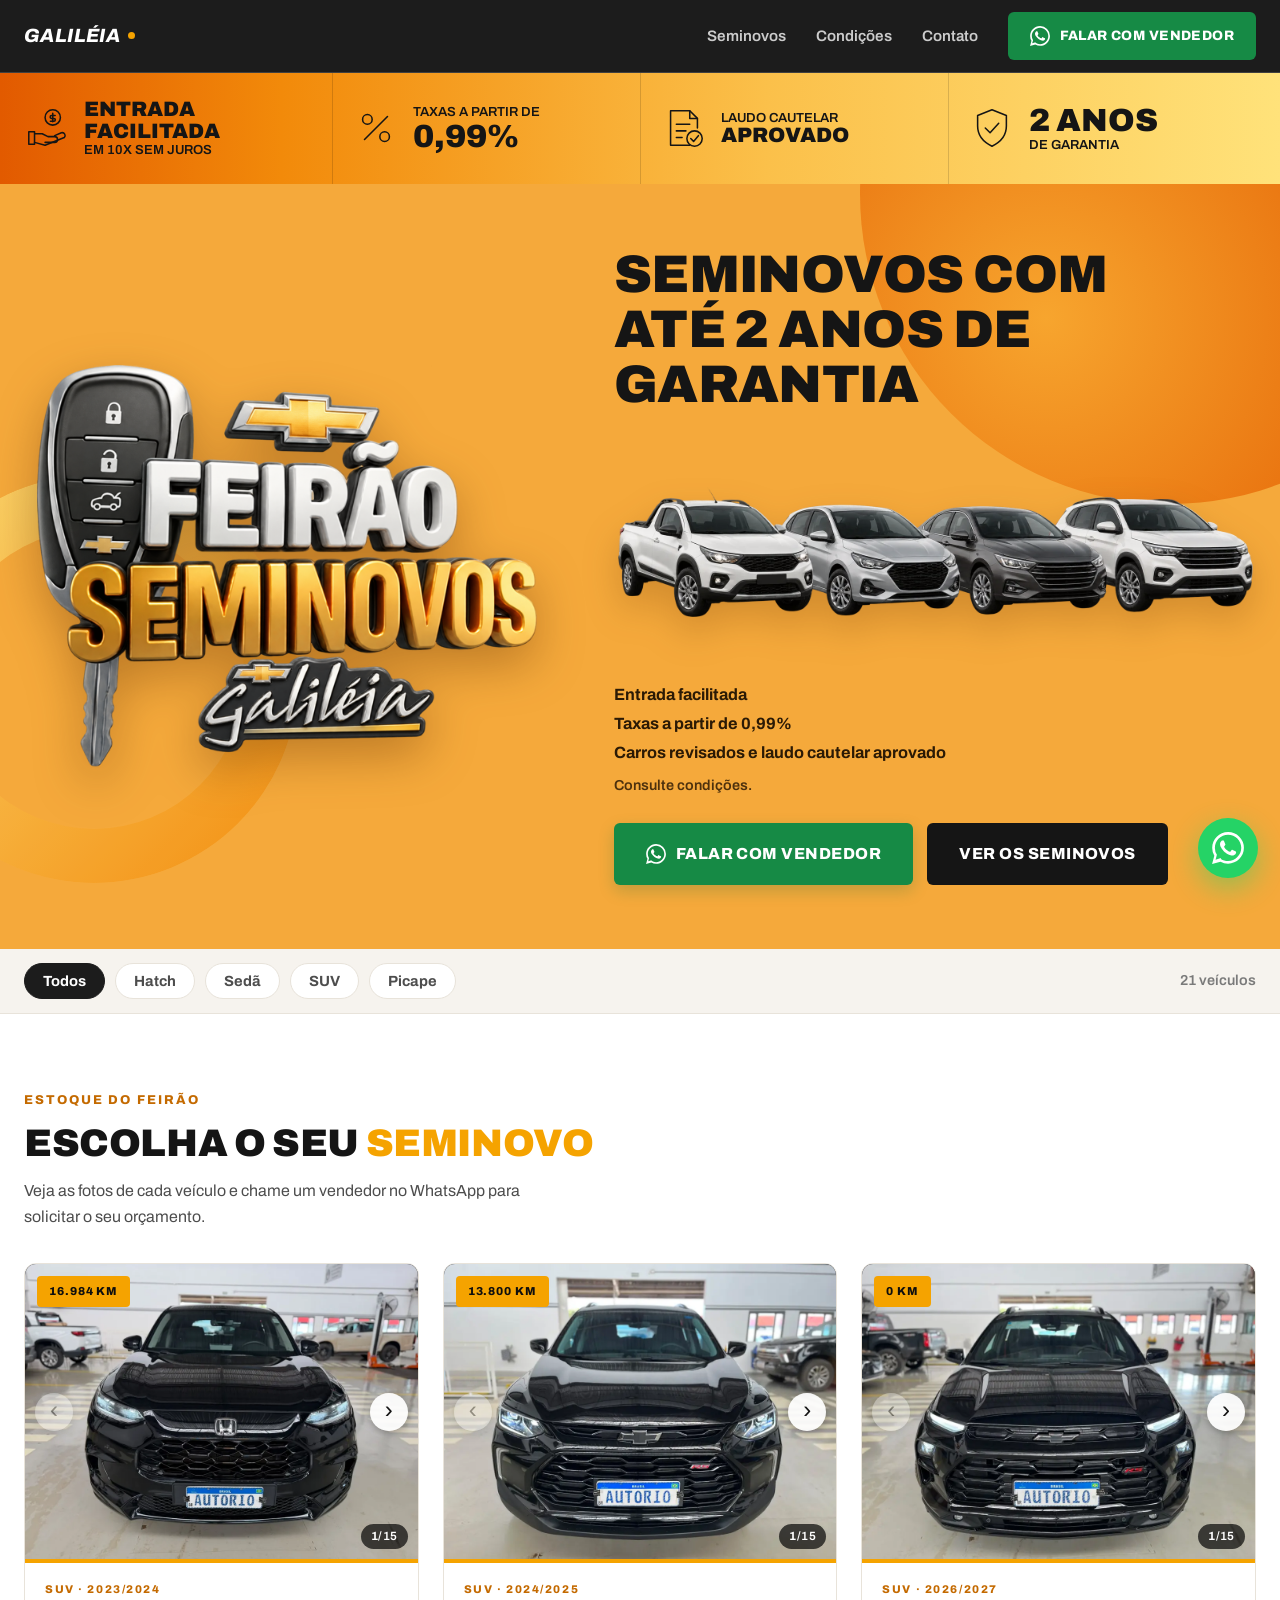
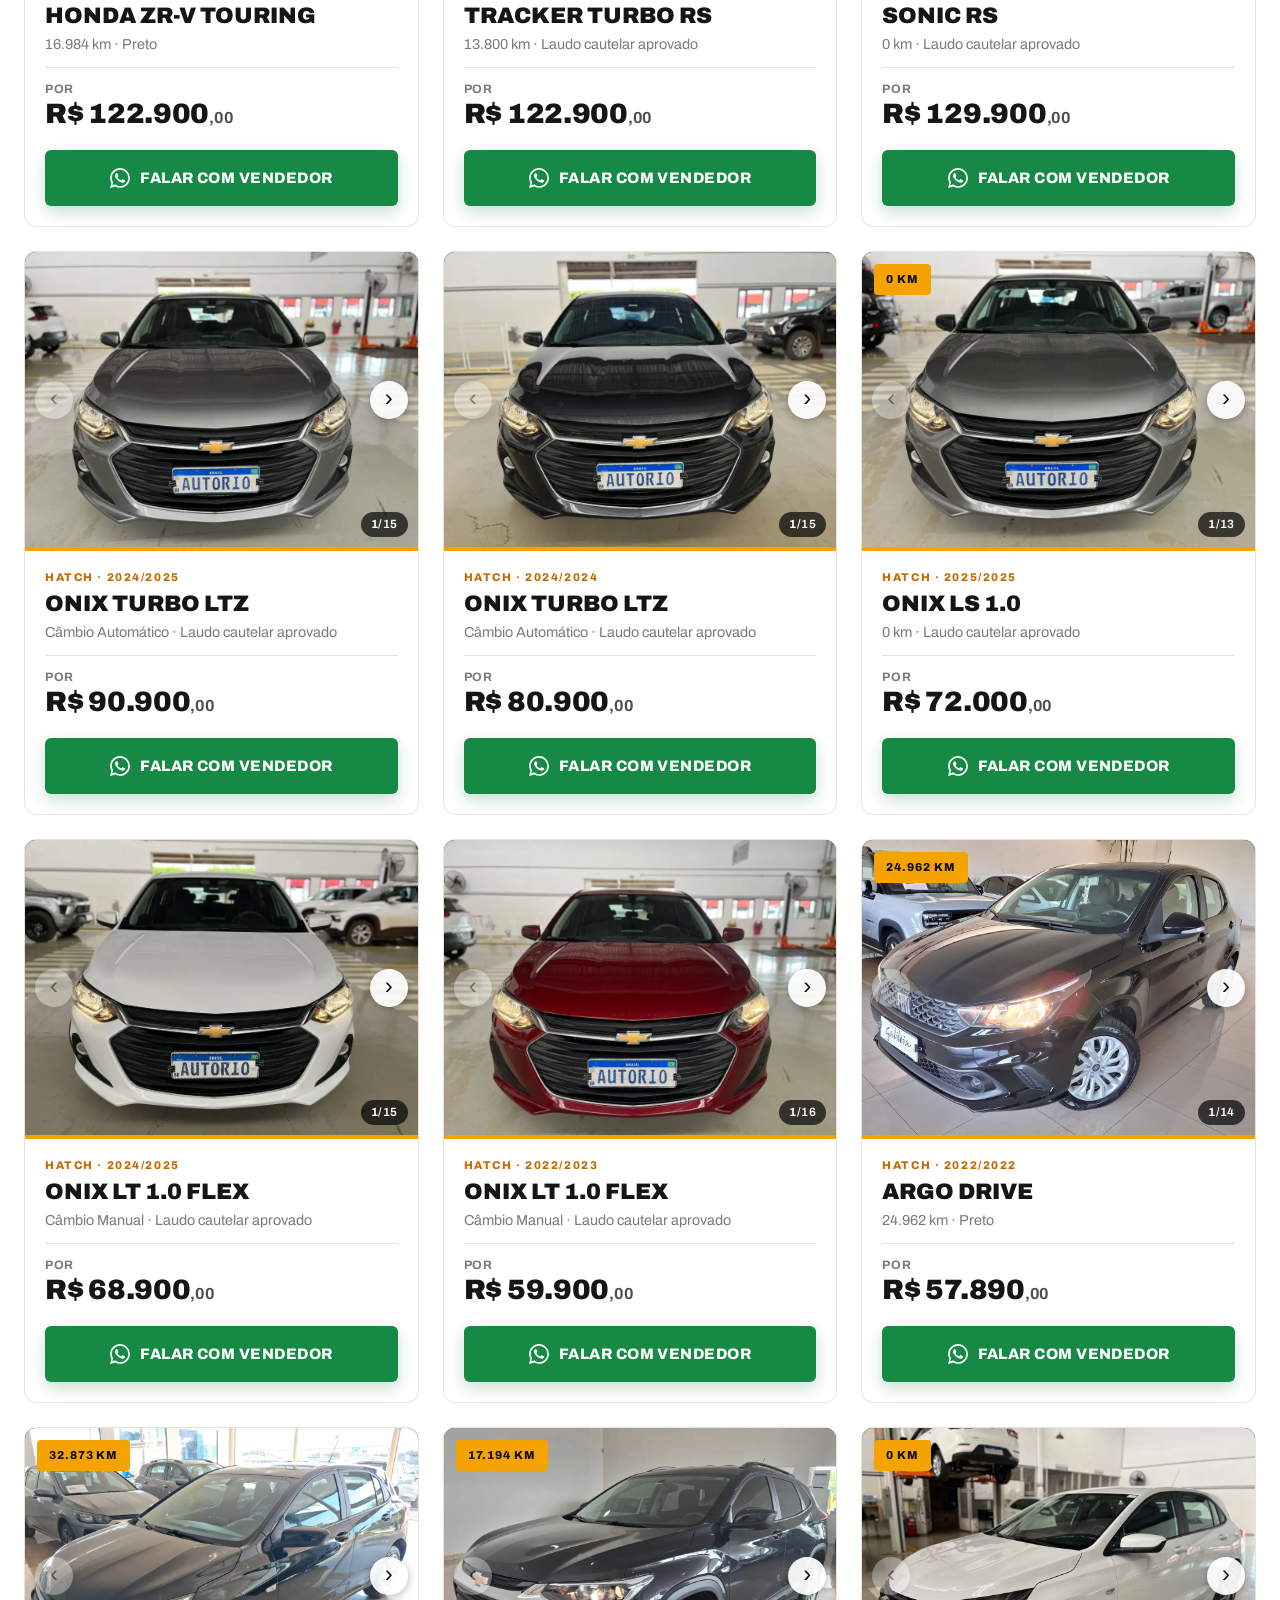
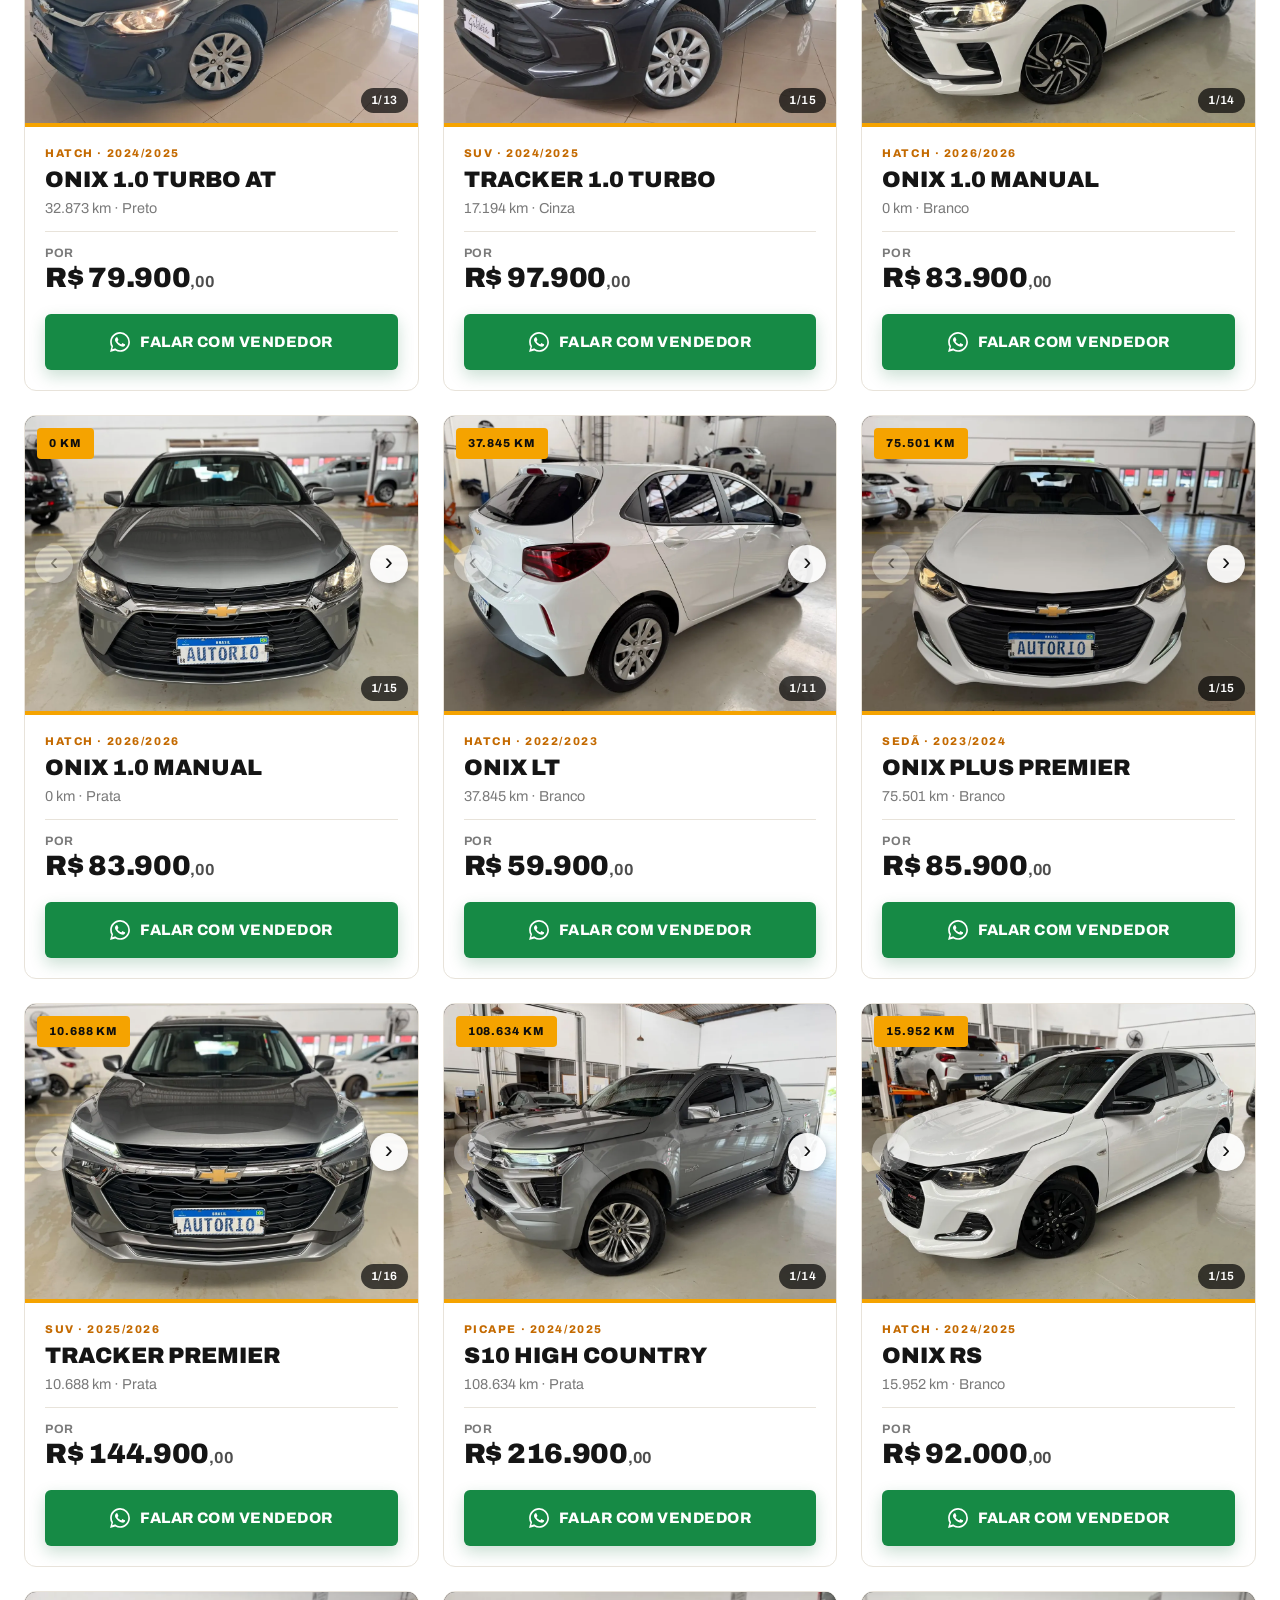
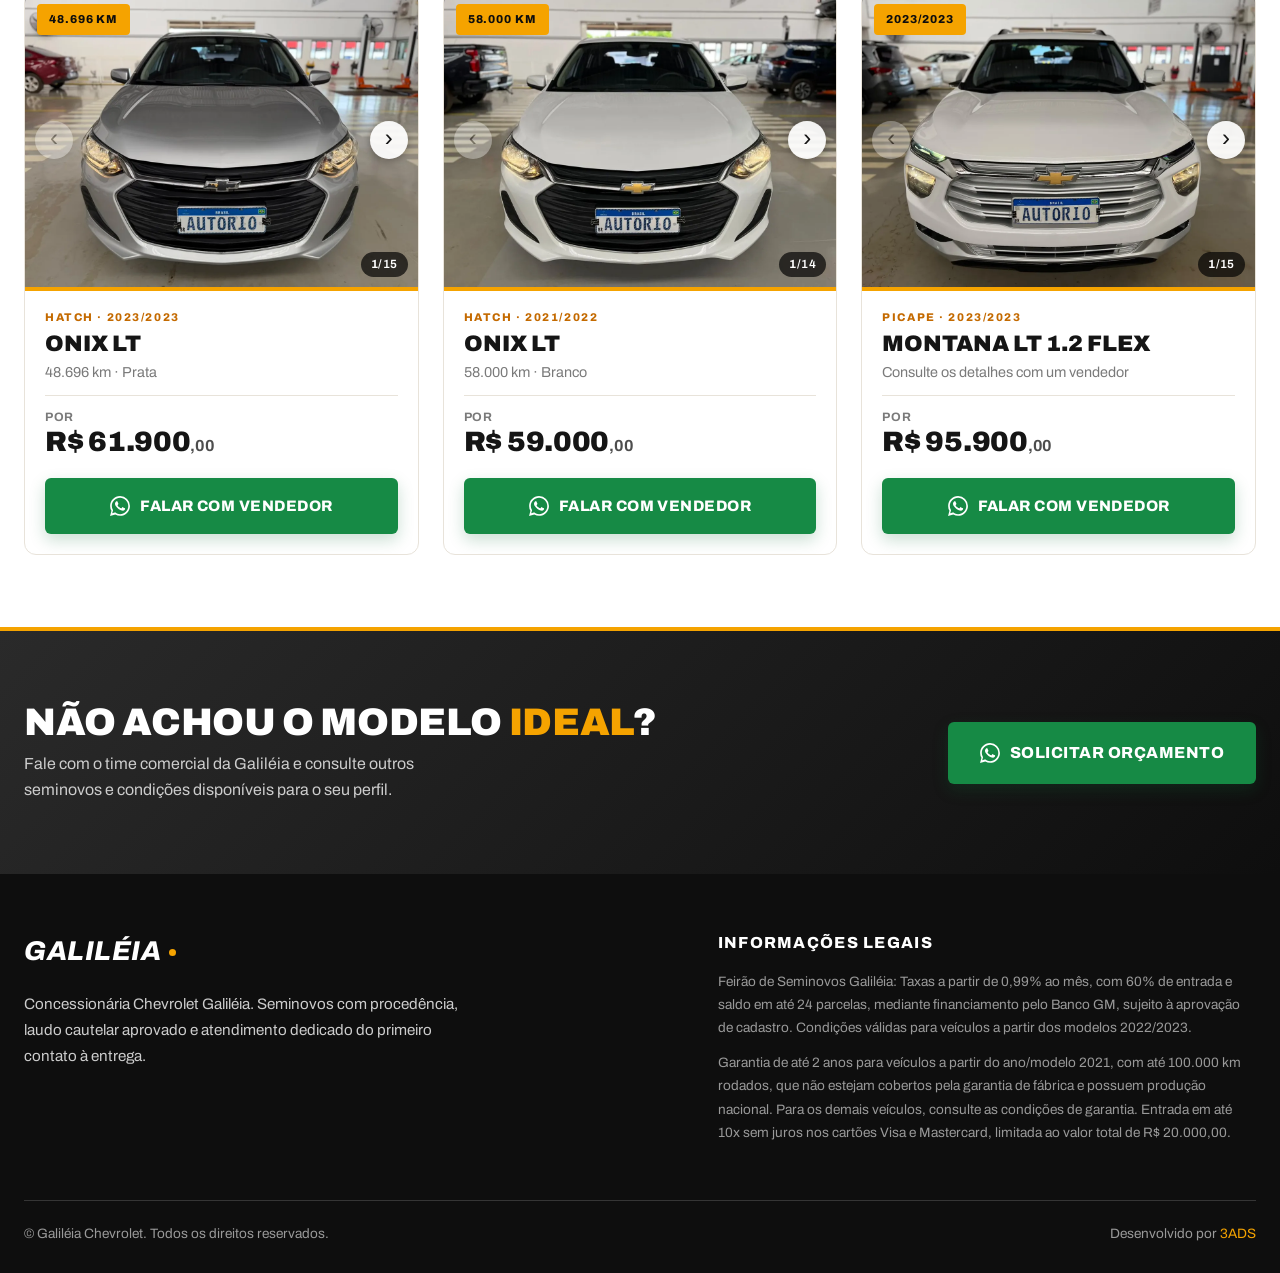
==== commit eefa3a3a: "Remove prazo de validade do Feirão Galileia" ====
--- a/feirao/index.html
+++ b/feirao/index.html
@@ -3,30 +3,42 @@
 <head>
 <meta charset="UTF-8">
 <meta name="viewport" content="width=device-width, initial-scale=1.0">
-<title>Feirão Seminovos — Até 2 anos de garantia | Autorio</title>
-<meta name="description" content="Feirão Seminovos Autorio: seminovos multimarcas com laudo cautelar aprovado, até 2 anos de garantia, entrada facilitada e taxas a partir de 0,99%.">
+<title>Feirão Seminovos — Até 2 anos de garantia | Galiléia</title>
+<meta name="description" content="Feirão Seminovos Galiléia: seminovos multimarcas com laudo cautelar aprovado, até 2 anos de garantia, entrada facilitada e taxas a partir de 0,99%.">
 <meta name="robots" content="index, follow">
-<link rel="canonical" href="https://autorioconcessionaria.com.br/feirao/">
+<link rel="canonical" href="https://ofertas.galileiaconcessionaria.com.br/feirao/">
 <meta name="theme-color" content="#1c1c1c">
-<link rel="icon" type="image/svg+xml" href="/ofertas/images-ofertas/favicon.svg">
-<link rel="apple-touch-icon" href="/ofertas/images-ofertas/favicon.svg">
+<link rel="icon" type="image/svg+xml" href="/images-ofertas/favicon.svg">
+<link rel="apple-touch-icon" href="/images-ofertas/favicon.svg">
 <meta property="og:type" content="website">
 <meta property="og:locale" content="pt_BR">
-<meta property="og:site_name" content="Autorio Chevrolet">
-<meta property="og:title" content="Feirão Seminovos — Até 2 anos de garantia | Autorio">
+<meta property="og:site_name" content="Galiléia Chevrolet">
+<meta property="og:title" content="Feirão Seminovos — Até 2 anos de garantia | Galiléia">
 <meta property="og:description" content="Seminovos multimarcas com laudo cautelar aprovado, até 2 anos de garantia, entrada facilitada e taxas a partir de 0,99%.">
-<meta property="og:url" content="https://autorioconcessionaria.com.br/feirao/">
-<meta property="og:image" content="https://autorioconcessionaria.com.br/feirao/images/hero-multimarcas.webp">
-
-<script src="../assets/js/gtm.js?v=20261015-feirao"></script>
-
+<meta property="og:url" content="https://ofertas.galileiaconcessionaria.com.br/feirao/">
+<meta property="og:image" content="https://ofertas.galileiaconcessionaria.com.br/feirao/images/hero-multimarcas.webp">
+
+<!-- Google Tag Manager -->
+<script>(function(w,d,s,l,i){w[l]=w[l]||[];w[l].push({'gtm.start':new Date().getTime(),event:'gtm.js'});var f=d.getElementsByTagName(s)[0],j=d.createElement(s),dl=l!='dataLayer'?'&l='+l:'';j.async=true;j.src='https://www.googletagmanager.com/gtm.js?id='+i+dl;f.parentNode.insertBefore(j,f);})(window,document,'script','dataLayer','GTM-P22BFJC');</script>
+<script>(function(w,d,s,l,i){w[l]=w[l]||[];w[l].push({'gtm.start':new Date().getTime(),event:'gtm.js'});var f=d.getElementsByTagName(s)[0],j=d.createElement(s),dl=l!='dataLayer'?'&l='+l:'';j.async=true;j.src='https://www.googletagmanager.com/gtm.js?id='+i+dl;f.parentNode.insertBefore(j,f);})(window,document,'script','dataLayer','GTM-NJH35M5');</script>
+<!-- End Google Tag Manager -->
+
+<!-- Microsoft Clarity -->
+<script type="text/javascript">
+  (function(c,l,a,r,i,t,y){
+    c[a]=c[a]||function(){(c[a].q=c[a].q||[]).push(arguments)};
+    t=l.createElement(r);t.async=1;t.src="https://www.clarity.ms/tag/"+i;
+    y=l.getElementsByTagName(r)[0];y.parentNode.insertBefore(t,y);
+  })(window,document,"clarity","script","yn2vg4cooq");
+</script>
+<!-- End Microsoft Clarity -->
 <link rel="preconnect" href="https://fonts.googleapis.com">
 <link rel="preconnect" href="https://fonts.gstatic.com" crossorigin>
 <link href="https://fonts.googleapis.com/css2?family=Archivo:wght@400;500;600;700;800;900&amp;display=swap" rel="stylesheet">
 <link rel="preload" as="image" href="images/hero-multimarcas.webp" type="image/webp">
 
 <style>
-/* ===== Design Tokens — Feirão Seminovos Autorio (laranja + amarelo + grafite, CTA verde WhatsApp) ===== */
+/* ===== Design Tokens — Feirão Seminovos Galiléia (laranja + amarelo + grafite, CTA verde WhatsApp) ===== */
 :root{
   --primary:#1c1c1c;
   --primary-deep:#151515;
@@ -87,6 +99,8 @@
 .header{position:sticky;top:0;z-index:50;background:rgba(14,14,14,.94);backdrop-filter:saturate(140%) blur(10px);border-bottom:1px solid var(--border-dark)}
 .header .container{display:flex;align-items:center;justify-content:space-between;gap:16px;padding-block:12px}
 .brand img{height:38px;width:auto}
+.brand-word{font-family:var(--font-base);font-weight:800;font-style:italic;color:#fff;font-size:1.2rem;letter-spacing:.02em;text-transform:uppercase;display:inline-flex;align-items:center;gap:8px}
+.brand-word::after{content:"";width:7px;height:7px;border-radius:50%;background:var(--accent);flex:none}
 .nav{display:flex;align-items:center;gap:30px}
 .nav a.link{color:var(--on-dark-2);font-size:.95rem;font-weight:600}
 .nav a.link:hover{color:#fff}
@@ -98,7 +112,8 @@
 .hero::before{width:620px;height:620px;right:-200px;top:-300px;background:radial-gradient(circle at 30% 70%,#F7A52E 0%,var(--orange-deep) 75%)}
 .hero::after{width:300px;height:300px;left:-110px;top:38%;border:54px solid transparent;background:linear-gradient(135deg,var(--yellow),var(--orange)) border-box;-webkit-mask:linear-gradient(#000 0 0) padding-box,linear-gradient(#000 0 0);-webkit-mask-composite:xor;mask:linear-gradient(#000 0 0) padding-box exclude,linear-gradient(#000 0 0);opacity:.85}
 .hero .container{position:relative;z-index:1;display:grid;grid-template-columns:minmax(0,.9fr) minmax(0,1.1fr);align-items:center;gap:clamp(24px,5vw,64px);padding-block:clamp(36px,5vw,64px)}
-.hero-logo{width:min(100%,500px);justify-self:center;filter:drop-shadow(0 18px 24px rgba(90,40,0,.35))}
+.hero-logo-frame{width:min(100%,500px);justify-self:center}
+.hero-logo-frame .hero-logo{width:100%;max-width:none;filter:drop-shadow(0 18px 24px rgba(90,40,0,.35))}
 .hero h1{margin-bottom:16px;max-width:16ch}
 .hero-cars{width:100%;max-width:660px;aspect-ratio:8/3;object-fit:contain;margin:4px 0 12px;filter:drop-shadow(0 16px 18px rgba(90,40,0,.22))}
 .hero-offers{display:grid;gap:3px;font-size:1.02rem;font-weight:700;color:#2b1a05}
@@ -168,6 +183,7 @@
 .footer{background:var(--primary-deeper);color:var(--on-dark-2);padding:56px 0 28px}
 .footer-grid{display:grid;grid-template-columns:1.2fr 1fr;gap:48px}
 .footer .brand img{height:50px;margin-bottom:18px}
+.footer .brand-word{font-size:1.7rem;margin-bottom:18px}
 .footer p{font-size:.95rem;line-height:1.7;max-width:50ch}
 .footer .cnpj{margin-top:12px;font-size:.88rem;color:var(--on-dark-3)}
 .footer h4{color:#fff;font-weight:800;font-size:1rem;margin-bottom:14px;text-transform:uppercase;letter-spacing:.08em}
@@ -178,17 +194,6 @@
 /* ===== WhatsApp flutuante ===== */
 .whatsapp-float{position:fixed;right:22px;bottom:22px;z-index:80;width:60px;height:60px;border-radius:50%;background:#25D366;box-shadow:0 10px 28px rgba(37,211,102,.45);display:grid;place-items:center}
 .whatsapp-float svg{width:32px;height:32px;fill:#fff}
-
-/* ===== Preferências de privacidade ===== */
-.consent-panel{position:fixed;z-index:1000;right:1rem;bottom:1rem;left:1rem;display:grid;max-width:760px;margin-inline:auto;gap:1rem;padding:1.1rem;border:1px solid #555;border-radius:12px;background:#151515;color:#fff;box-shadow:0 18px 50px rgba(0,0,0,.45)}
-.consent-panel[hidden],.privacy-preferences[hidden]{display:none}
-.consent-panel strong{font-size:1.15rem}
-.consent-panel p{margin:.3rem 0 0;color:#d0d0d0;font-size:.8rem;line-height:1.45}
-.consent-panel a{color:#fff;text-decoration:underline;text-underline-offset:3px}
-.consent-panel__actions{display:flex;flex-wrap:wrap;align-items:center;gap:.6rem}
-.consent-panel button,.privacy-preferences{min-height:42px;padding:.55rem .9rem;border:1px solid #777;border-radius:7px;background:transparent;color:#fff;font:700 .8rem var(--font-base);cursor:pointer}
-.consent-panel button.is-primary{border-color:var(--accent);background:var(--accent);color:#111}
-.privacy-preferences{position:fixed;z-index:900;bottom:1rem;left:1rem;min-height:38px;background:#151515;box-shadow:0 8px 24px rgba(0,0,0,.35)}
 
 /* ===== Responsivo ===== */
 @media (max-width:1000px){
@@ -200,7 +205,7 @@
 @media (max-width:900px){.nav .link{display:none}}
 @media (max-width:760px){
   .hero .container{grid-template-columns:1fr;text-align:center;padding-top:28px}
-  .hero-logo{width:min(56%,300px)}
+  .hero-logo-frame{width:min(56%,300px)}
   .hero .container{gap:14px}
   .hero h1{font-size:clamp(1.6rem,7vw,2.2rem)}
   .hero p{font-size:1rem}
@@ -229,23 +234,30 @@
   .hero-cta .btn,.cta-band .btn{width:100%}
   .footer-grid{grid-template-columns:1fr;gap:32px}
 }
-@media (min-width:700px){.consent-panel{grid-template-columns:1fr auto;align-items:end}.consent-panel__actions{justify-content:flex-end}}
+@media (max-width:360px){
+  .header .container{gap:8px}
+  .brand-word{font-size:.88rem}
+  .header .btn{padding:9px 10px;font-size:.67rem}
+  .header .btn svg{width:17px;height:17px}
+}
 @media (prefers-reduced-motion:reduce){html{scroll-behavior:auto}.car-card,.btn{transition:none}}
 </style>
 </head>
 <body>
+<!-- Google Tag Manager (noscript) -->
+<noscript><iframe src="https://www.googletagmanager.com/ns.html?id=GTM-P22BFJC" height="0" width="0" style="display:none;visibility:hidden"></iframe></noscript>
+<noscript><iframe src="https://www.googletagmanager.com/ns.html?id=GTM-NJH35M5" height="0" width="0" style="display:none;visibility:hidden"></iframe></noscript>
+<!-- End Google Tag Manager (noscript) -->
 
 <!-- ===== HEADER ===== -->
 <header class="header">
   <div class="container">
-    <a class="brand" href="#" aria-label="Autorio">
-      <img src="images/logo-autorio.png" alt="Autorio Chevrolet" width="628" height="506">
-    </a>
+    <a class="brand" href="#" aria-label="Galiléia"><span class="brand-word">Galiléia</span></a>
     <nav class="nav" aria-label="Navegação principal">
       <a class="link" href="#catalogo">Seminovos</a>
       <a class="link" href="#condicoes">Condições</a>
       <a class="link" href="#contato">Contato</a>
-      <a class="btn btn-primary" href="https://tintim.link/whatsapp/da0e8764-2846-4dcc-a7d2-c2a6366cd91c/b88e49ea-9191-4a31-8c49-b676442bb331" target="_blank" rel="noopener"><svg viewBox="0 0 24 24" aria-hidden="true"><path d="M.057 24l1.687-6.163a11.867 11.867 0 0 1-1.587-5.946C.16 5.335 5.495 0 12.05 0a11.82 11.82 0 0 1 8.413 3.488 11.82 11.82 0 0 1 3.48 8.414c-.003 6.557-5.338 11.892-11.893 11.892a11.9 11.9 0 0 1-5.688-1.448L.057 24zm6.597-3.807c1.676.995 3.276 1.591 5.392 1.592 5.448 0 9.886-4.434 9.889-9.885.002-5.462-4.415-9.89-9.881-9.892-5.452 0-9.887 4.434-9.889 9.884a9.86 9.86 0 0 0 1.51 5.26l-.999 3.648 3.978-1.207zm11.387-5.464c-.074-.124-.272-.198-.57-.347-.297-.149-1.758-.868-2.031-.967-.272-.099-.47-.149-.669.149-.198.297-.768.967-.941 1.165-.173.198-.347.223-.644.074-.297-.149-1.255-.462-2.39-1.475-.883-.788-1.48-1.761-1.653-2.059-.173-.297-.018-.458.13-.606.134-.133.297-.347.446-.521.151-.172.2-.296.3-.495.099-.198.05-.372-.025-.521-.075-.148-.669-1.611-.916-2.206-.242-.579-.487-.501-.669-.51l-.57-.01c-.198 0-.52.074-.792.372s-1.04 1.016-1.04 2.479 1.065 2.876 1.213 3.074c.149.198 2.095 3.2 5.076 4.487.709.306 1.263.489 1.694.626.712.226 1.36.194 1.872.118.571-.085 1.758-.719 2.006-1.413.248-.695.248-1.29.173-1.414z"/></svg>Falar com vendedor</a>
+      <a class="btn btn-primary" href="https://tintim.link/whatsapp/da0e8764-2846-4dcc-a7d2-c2a6366cd91c/4d6bd350-e1dd-4b16-b183-628323c2634e" target="_blank" rel="noopener"><svg viewBox="0 0 24 24" aria-hidden="true"><path d="M.057 24l1.687-6.163a11.867 11.867 0 0 1-1.587-5.946C.16 5.335 5.495 0 12.05 0a11.82 11.82 0 0 1 8.413 3.488 11.82 11.82 0 0 1 3.48 8.414c-.003 6.557-5.338 11.892-11.893 11.892a11.9 11.9 0 0 1-5.688-1.448L.057 24zm6.597-3.807c1.676.995 3.276 1.591 5.392 1.592 5.448 0 9.886-4.434 9.889-9.885.002-5.462-4.415-9.89-9.881-9.892-5.452 0-9.887 4.434-9.889 9.884a9.86 9.86 0 0 0 1.51 5.26l-.999 3.648 3.978-1.207zm11.387-5.464c-.074-.124-.272-.198-.57-.347-.297-.149-1.758-.868-2.031-.967-.272-.099-.47-.149-.669.149-.198.297-.768.967-.941 1.165-.173.198-.347.223-.644.074-.297-.149-1.255-.462-2.39-1.475-.883-.788-1.48-1.761-1.653-2.059-.173-.297-.018-.458.13-.606.134-.133.297-.347.446-.521.151-.172.2-.296.3-.495.099-.198.05-.372-.025-.521-.075-.148-.669-1.611-.916-2.206-.242-.579-.487-.501-.669-.51l-.57-.01c-.198 0-.52.074-.792.372s-1.04 1.016-1.04 2.479 1.065 2.876 1.213 3.074c.149.198 2.095 3.2 5.076 4.487.709.306 1.263.489 1.694.626.712.226 1.36.194 1.872.118.571-.085 1.758-.719 2.006-1.413.248-.695.248-1.29.173-1.414z"/></svg>Falar com vendedor</a>
     </nav>
   </div>
 </header>
@@ -277,7 +289,7 @@
 <!-- ===== HERO ===== -->
 <section class="hero">
   <div class="container">
-    <img class="hero-logo" src="images/logo-feirao.webp" alt="Feirão Seminovos Autorio" width="628" height="506">
+    <div class="hero-logo-frame"><img class="hero-logo" src="images/logo-feirao-galileia.png" alt="Feirão Seminovos Galiléia" width="628" height="506"></div>
     <div>
       <h1>Seminovos com até 2 anos de garantia</h1>
       <img class="hero-cars" src="images/hero-multimarcas.webp" alt="Quatro veículos seminovos multimarcas lado a lado" width="1600" height="600" fetchpriority="high" decoding="async">
@@ -288,7 +300,7 @@
       </ul>
       <p class="hero-note">Consulte condições.</p>
       <div class="hero-cta">
-        <a class="btn btn-primary" href="https://tintim.link/whatsapp/da0e8764-2846-4dcc-a7d2-c2a6366cd91c/b88e49ea-9191-4a31-8c49-b676442bb331" target="_blank" rel="noopener"><svg viewBox="0 0 24 24" aria-hidden="true"><path d="M.057 24l1.687-6.163a11.867 11.867 0 0 1-1.587-5.946C.16 5.335 5.495 0 12.05 0a11.82 11.82 0 0 1 8.413 3.488 11.82 11.82 0 0 1 3.48 8.414c-.003 6.557-5.338 11.892-11.893 11.892a11.9 11.9 0 0 1-5.688-1.448L.057 24zm6.597-3.807c1.676.995 3.276 1.591 5.392 1.592 5.448 0 9.886-4.434 9.889-9.885.002-5.462-4.415-9.89-9.881-9.892-5.452 0-9.887 4.434-9.889 9.884a9.86 9.86 0 0 0 1.51 5.26l-.999 3.648 3.978-1.207zm11.387-5.464c-.074-.124-.272-.198-.57-.347-.297-.149-1.758-.868-2.031-.967-.272-.099-.47-.149-.669.149-.198.297-.768.967-.941 1.165-.173.198-.347.223-.644.074-.297-.149-1.255-.462-2.39-1.475-.883-.788-1.48-1.761-1.653-2.059-.173-.297-.018-.458.13-.606.134-.133.297-.347.446-.521.151-.172.2-.296.3-.495.099-.198.05-.372-.025-.521-.075-.148-.669-1.611-.916-2.206-.242-.579-.487-.501-.669-.51l-.57-.01c-.198 0-.52.074-.792.372s-1.04 1.016-1.04 2.479 1.065 2.876 1.213 3.074c.149.198 2.095 3.2 5.076 4.487.709.306 1.263.489 1.694.626.712.226 1.36.194 1.872.118.571-.085 1.758-.719 2.006-1.413.248-.695.248-1.29.173-1.414z"/></svg>Falar com vendedor</a>
+        <a class="btn btn-primary" href="https://tintim.link/whatsapp/da0e8764-2846-4dcc-a7d2-c2a6366cd91c/4d6bd350-e1dd-4b16-b183-628323c2634e" target="_blank" rel="noopener"><svg viewBox="0 0 24 24" aria-hidden="true"><path d="M.057 24l1.687-6.163a11.867 11.867 0 0 1-1.587-5.946C.16 5.335 5.495 0 12.05 0a11.82 11.82 0 0 1 8.413 3.488 11.82 11.82 0 0 1 3.48 8.414c-.003 6.557-5.338 11.892-11.893 11.892a11.9 11.9 0 0 1-5.688-1.448L.057 24zm6.597-3.807c1.676.995 3.276 1.591 5.392 1.592 5.448 0 9.886-4.434 9.889-9.885.002-5.462-4.415-9.89-9.881-9.892-5.452 0-9.887 4.434-9.889 9.884a9.86 9.86 0 0 0 1.51 5.26l-.999 3.648 3.978-1.207zm11.387-5.464c-.074-.124-.272-.198-.57-.347-.297-.149-1.758-.868-2.031-.967-.272-.099-.47-.149-.669.149-.198.297-.768.967-.941 1.165-.173.198-.347.223-.644.074-.297-.149-1.255-.462-2.39-1.475-.883-.788-1.48-1.761-1.653-2.059-.173-.297-.018-.458.13-.606.134-.133.297-.347.446-.521.151-.172.2-.296.3-.495.099-.198.05-.372-.025-.521-.075-.148-.669-1.611-.916-2.206-.242-.579-.487-.501-.669-.51l-.57-.01c-.198 0-.52.074-.792.372s-1.04 1.016-1.04 2.479 1.065 2.876 1.213 3.074c.149.198 2.095 3.2 5.076 4.487.709.306 1.263.489 1.694.626.712.226 1.36.194 1.872.118.571-.085 1.758-.719 2.006-1.413.248-.695.248-1.29.173-1.414z"/></svg>Falar com vendedor</a>
         <a class="btn btn-dark" href="#catalogo">Ver os seminovos</a>
       </div>
     </div>
@@ -350,7 +362,7 @@
           <h3 class="car-name">Honda ZR-V Touring</h3>
           <p class="car-spec">16.984 km · Preto</p>
           <div class="car-price"><small>Por</small><strong>R$ 122.900<span>,00</span></strong></div>
-          <a class="btn btn-primary car-cta" href="https://tintim.link/whatsapp/da0e8764-2846-4dcc-a7d2-c2a6366cd91c/b88e49ea-9191-4a31-8c49-b676442bb331" target="_blank" rel="noopener"><svg viewBox="0 0 24 24" aria-hidden="true"><path d="M.057 24l1.687-6.163a11.867 11.867 0 0 1-1.587-5.946C.16 5.335 5.495 0 12.05 0a11.82 11.82 0 0 1 8.413 3.488 11.82 11.82 0 0 1 3.48 8.414c-.003 6.557-5.338 11.892-11.893 11.892a11.9 11.9 0 0 1-5.688-1.448L.057 24zm6.597-3.807c1.676.995 3.276 1.591 5.392 1.592 5.448 0 9.886-4.434 9.889-9.885.002-5.462-4.415-9.89-9.881-9.892-5.452 0-9.887 4.434-9.889 9.884a9.86 9.86 0 0 0 1.51 5.26l-.999 3.648 3.978-1.207zm11.387-5.464c-.074-.124-.272-.198-.57-.347-.297-.149-1.758-.868-2.031-.967-.272-.099-.47-.149-.669.149-.198.297-.768.967-.941 1.165-.173.198-.347.223-.644.074-.297-.149-1.255-.462-2.39-1.475-.883-.788-1.48-1.761-1.653-2.059-.173-.297-.018-.458.13-.606.134-.133.297-.347.446-.521.151-.172.2-.296.3-.495.099-.198.05-.372-.025-.521-.075-.148-.669-1.611-.916-2.206-.242-.579-.487-.501-.669-.51l-.57-.01c-.198 0-.52.074-.792.372s-1.04 1.016-1.04 2.479 1.065 2.876 1.213 3.074c.149.198 2.095 3.2 5.076 4.487.709.306 1.263.489 1.694.626.712.226 1.36.194 1.872.118.571-.085 1.758-.719 2.006-1.413.248-.695.248-1.29.173-1.414z"/></svg>Falar com vendedor</a>
+          <a class="btn btn-primary car-cta" href="https://tintim.link/whatsapp/da0e8764-2846-4dcc-a7d2-c2a6366cd91c/4d6bd350-e1dd-4b16-b183-628323c2634e" target="_blank" rel="noopener"><svg viewBox="0 0 24 24" aria-hidden="true"><path d="M.057 24l1.687-6.163a11.867 11.867 0 0 1-1.587-5.946C.16 5.335 5.495 0 12.05 0a11.82 11.82 0 0 1 8.413 3.488 11.82 11.82 0 0 1 3.48 8.414c-.003 6.557-5.338 11.892-11.893 11.892a11.9 11.9 0 0 1-5.688-1.448L.057 24zm6.597-3.807c1.676.995 3.276 1.591 5.392 1.592 5.448 0 9.886-4.434 9.889-9.885.002-5.462-4.415-9.89-9.881-9.892-5.452 0-9.887 4.434-9.889 9.884a9.86 9.86 0 0 0 1.51 5.26l-.999 3.648 3.978-1.207zm11.387-5.464c-.074-.124-.272-.198-.57-.347-.297-.149-1.758-.868-2.031-.967-.272-.099-.47-.149-.669.149-.198.297-.768.967-.941 1.165-.173.198-.347.223-.644.074-.297-.149-1.255-.462-2.39-1.475-.883-.788-1.48-1.761-1.653-2.059-.173-.297-.018-.458.13-.606.134-.133.297-.347.446-.521.151-.172.2-.296.3-.495.099-.198.05-.372-.025-.521-.075-.148-.669-1.611-.916-2.206-.242-.579-.487-.501-.669-.51l-.57-.01c-.198 0-.52.074-.792.372s-1.04 1.016-1.04 2.479 1.065 2.876 1.213 3.074c.149.198 2.095 3.2 5.076 4.487.709.306 1.263.489 1.694.626.712.226 1.36.194 1.872.118.571-.085 1.758-.719 2.006-1.413.248-.695.248-1.29.173-1.414z"/></svg>Falar com vendedor</a>
         </div>
       </article>
 
@@ -384,7 +396,7 @@
           <h3 class="car-name">Tracker Turbo RS</h3>
           <p class="car-spec">13.800 km · Laudo cautelar aprovado</p>
           <div class="car-price"><small>Por</small><strong>R$ 122.900<span>,00</span></strong></div>
-          <a class="btn btn-primary car-cta" href="https://tintim.link/whatsapp/da0e8764-2846-4dcc-a7d2-c2a6366cd91c/b88e49ea-9191-4a31-8c49-b676442bb331" target="_blank" rel="noopener"><svg viewBox="0 0 24 24" aria-hidden="true"><path d="M.057 24l1.687-6.163a11.867 11.867 0 0 1-1.587-5.946C.16 5.335 5.495 0 12.05 0a11.82 11.82 0 0 1 8.413 3.488 11.82 11.82 0 0 1 3.48 8.414c-.003 6.557-5.338 11.892-11.893 11.892a11.9 11.9 0 0 1-5.688-1.448L.057 24zm6.597-3.807c1.676.995 3.276 1.591 5.392 1.592 5.448 0 9.886-4.434 9.889-9.885.002-5.462-4.415-9.89-9.881-9.892-5.452 0-9.887 4.434-9.889 9.884a9.86 9.86 0 0 0 1.51 5.26l-.999 3.648 3.978-1.207zm11.387-5.464c-.074-.124-.272-.198-.57-.347-.297-.149-1.758-.868-2.031-.967-.272-.099-.47-.149-.669.149-.198.297-.768.967-.941 1.165-.173.198-.347.223-.644.074-.297-.149-1.255-.462-2.39-1.475-.883-.788-1.48-1.761-1.653-2.059-.173-.297-.018-.458.13-.606.134-.133.297-.347.446-.521.151-.172.2-.296.3-.495.099-.198.05-.372-.025-.521-.075-.148-.669-1.611-.916-2.206-.242-.579-.487-.501-.669-.51l-.57-.01c-.198 0-.52.074-.792.372s-1.04 1.016-1.04 2.479 1.065 2.876 1.213 3.074c.149.198 2.095 3.2 5.076 4.487.709.306 1.263.489 1.694.626.712.226 1.36.194 1.872.118.571-.085 1.758-.719 2.006-1.413.248-.695.248-1.29.173-1.414z"/></svg>Falar com vendedor</a>
+          <a class="btn btn-primary car-cta" href="https://tintim.link/whatsapp/da0e8764-2846-4dcc-a7d2-c2a6366cd91c/4d6bd350-e1dd-4b16-b183-628323c2634e" target="_blank" rel="noopener"><svg viewBox="0 0 24 24" aria-hidden="true"><path d="M.057 24l1.687-6.163a11.867 11.867 0 0 1-1.587-5.946C.16 5.335 5.495 0 12.05 0a11.82 11.82 0 0 1 8.413 3.488 11.82 11.82 0 0 1 3.48 8.414c-.003 6.557-5.338 11.892-11.893 11.892a11.9 11.9 0 0 1-5.688-1.448L.057 24zm6.597-3.807c1.676.995 3.276 1.591 5.392 1.592 5.448 0 9.886-4.434 9.889-9.885.002-5.462-4.415-9.89-9.881-9.892-5.452 0-9.887 4.434-9.889 9.884a9.86 9.86 0 0 0 1.51 5.26l-.999 3.648 3.978-1.207zm11.387-5.464c-.074-.124-.272-.198-.57-.347-.297-.149-1.758-.868-2.031-.967-.272-.099-.47-.149-.669.149-.198.297-.768.967-.941 1.165-.173.198-.347.223-.644.074-.297-.149-1.255-.462-2.39-1.475-.883-.788-1.48-1.761-1.653-2.059-.173-.297-.018-.458.13-.606.134-.133.297-.347.446-.521.151-.172.2-.296.3-.495.099-.198.05-.372-.025-.521-.075-.148-.669-1.611-.916-2.206-.242-.579-.487-.501-.669-.51l-.57-.01c-.198 0-.52.074-.792.372s-1.04 1.016-1.04 2.479 1.065 2.876 1.213 3.074c.149.198 2.095 3.2 5.076 4.487.709.306 1.263.489 1.694.626.712.226 1.36.194 1.872.118.571-.085 1.758-.719 2.006-1.413.248-.695.248-1.29.173-1.414z"/></svg>Falar com vendedor</a>
         </div>
       </article>
 
@@ -419,7 +431,7 @@
           <h3 class="car-name">Sonic RS</h3>
           <p class="car-spec">0 km · Laudo cautelar aprovado</p>
           <div class="car-price"><small>Por</small><strong>R$ 129.900<span>,00</span></strong></div>
-          <a class="btn btn-primary car-cta" href="https://tintim.link/whatsapp/da0e8764-2846-4dcc-a7d2-c2a6366cd91c/b88e49ea-9191-4a31-8c49-b676442bb331" target="_blank" rel="noopener"><svg viewBox="0 0 24 24" aria-hidden="true"><path d="M.057 24l1.687-6.163a11.867 11.867 0 0 1-1.587-5.946C.16 5.335 5.495 0 12.05 0a11.82 11.82 0 0 1 8.413 3.488 11.82 11.82 0 0 1 3.48 8.414c-.003 6.557-5.338 11.892-11.893 11.892a11.9 11.9 0 0 1-5.688-1.448L.057 24zm6.597-3.807c1.676.995 3.276 1.591 5.392 1.592 5.448 0 9.886-4.434 9.889-9.885.002-5.462-4.415-9.89-9.881-9.892-5.452 0-9.887 4.434-9.889 9.884a9.86 9.86 0 0 0 1.51 5.26l-.999 3.648 3.978-1.207zm11.387-5.464c-.074-.124-.272-.198-.57-.347-.297-.149-1.758-.868-2.031-.967-.272-.099-.47-.149-.669.149-.198.297-.768.967-.941 1.165-.173.198-.347.223-.644.074-.297-.149-1.255-.462-2.39-1.475-.883-.788-1.48-1.761-1.653-2.059-.173-.297-.018-.458.13-.606.134-.133.297-.347.446-.521.151-.172.2-.296.3-.495.099-.198.05-.372-.025-.521-.075-.148-.669-1.611-.916-2.206-.242-.579-.487-.501-.669-.51l-.57-.01c-.198 0-.52.074-.792.372s-1.04 1.016-1.04 2.479 1.065 2.876 1.213 3.074c.149.198 2.095 3.2 5.076 4.487.709.306 1.263.489 1.694.626.712.226 1.36.194 1.872.118.571-.085 1.758-.719 2.006-1.413.248-.695.248-1.29.173-1.414z"/></svg>Falar com vendedor</a>
+          <a class="btn btn-primary car-cta" href="https://tintim.link/whatsapp/da0e8764-2846-4dcc-a7d2-c2a6366cd91c/4d6bd350-e1dd-4b16-b183-628323c2634e" target="_blank" rel="noopener"><svg viewBox="0 0 24 24" aria-hidden="true"><path d="M.057 24l1.687-6.163a11.867 11.867 0 0 1-1.587-5.946C.16 5.335 5.495 0 12.05 0a11.82 11.82 0 0 1 8.413 3.488 11.82 11.82 0 0 1 3.48 8.414c-.003 6.557-5.338 11.892-11.893 11.892a11.9 11.9 0 0 1-5.688-1.448L.057 24zm6.597-3.807c1.676.995 3.276 1.591 5.392 1.592 5.448 0 9.886-4.434 9.889-9.885.002-5.462-4.415-9.89-9.881-9.892-5.452 0-9.887 4.434-9.889 9.884a9.86 9.86 0 0 0 1.51 5.26l-.999 3.648 3.978-1.207zm11.387-5.464c-.074-.124-.272-.198-.57-.347-.297-.149-1.758-.868-2.031-.967-.272-.099-.47-.149-.669.149-.198.297-.768.967-.941 1.165-.173.198-.347.223-.644.074-.297-.149-1.255-.462-2.39-1.475-.883-.788-1.48-1.761-1.653-2.059-.173-.297-.018-.458.13-.606.134-.133.297-.347.446-.521.151-.172.2-.296.3-.495.099-.198.05-.372-.025-.521-.075-.148-.669-1.611-.916-2.206-.242-.579-.487-.501-.669-.51l-.57-.01c-.198 0-.52.074-.792.372s-1.04 1.016-1.04 2.479 1.065 2.876 1.213 3.074c.149.198 2.095 3.2 5.076 4.487.709.306 1.263.489 1.694.626.712.226 1.36.194 1.872.118.571-.085 1.758-.719 2.006-1.413.248-.695.248-1.29.173-1.414z"/></svg>Falar com vendedor</a>
         </div>
       </article>
 
@@ -453,7 +465,7 @@
           <h3 class="car-name">Onix Turbo LTZ</h3>
           <p class="car-spec">Câmbio Automático · Laudo cautelar aprovado</p>
           <div class="car-price"><small>Por</small><strong>R$ 90.900<span>,00</span></strong></div>
-          <a class="btn btn-primary car-cta" href="https://tintim.link/whatsapp/da0e8764-2846-4dcc-a7d2-c2a6366cd91c/b88e49ea-9191-4a31-8c49-b676442bb331" target="_blank" rel="noopener"><svg viewBox="0 0 24 24" aria-hidden="true"><path d="M.057 24l1.687-6.163a11.867 11.867 0 0 1-1.587-5.946C.16 5.335 5.495 0 12.05 0a11.82 11.82 0 0 1 8.413 3.488 11.82 11.82 0 0 1 3.48 8.414c-.003 6.557-5.338 11.892-11.893 11.892a11.9 11.9 0 0 1-5.688-1.448L.057 24zm6.597-3.807c1.676.995 3.276 1.591 5.392 1.592 5.448 0 9.886-4.434 9.889-9.885.002-5.462-4.415-9.89-9.881-9.892-5.452 0-9.887 4.434-9.889 9.884a9.86 9.86 0 0 0 1.51 5.26l-.999 3.648 3.978-1.207zm11.387-5.464c-.074-.124-.272-.198-.57-.347-.297-.149-1.758-.868-2.031-.967-.272-.099-.47-.149-.669.149-.198.297-.768.967-.941 1.165-.173.198-.347.223-.644.074-.297-.149-1.255-.462-2.39-1.475-.883-.788-1.48-1.761-1.653-2.059-.173-.297-.018-.458.13-.606.134-.133.297-.347.446-.521.151-.172.2-.296.3-.495.099-.198.05-.372-.025-.521-.075-.148-.669-1.611-.916-2.206-.242-.579-.487-.501-.669-.51l-.57-.01c-.198 0-.52.074-.792.372s-1.04 1.016-1.04 2.479 1.065 2.876 1.213 3.074c.149.198 2.095 3.2 5.076 4.487.709.306 1.263.489 1.694.626.712.226 1.36.194 1.872.118.571-.085 1.758-.719 2.006-1.413.248-.695.248-1.29.173-1.414z"/></svg>Falar com vendedor</a>
+          <a class="btn btn-primary car-cta" href="https://tintim.link/whatsapp/da0e8764-2846-4dcc-a7d2-c2a6366cd91c/4d6bd350-e1dd-4b16-b183-628323c2634e" target="_blank" rel="noopener"><svg viewBox="0 0 24 24" aria-hidden="true"><path d="M.057 24l1.687-6.163a11.867 11.867 0 0 1-1.587-5.946C.16 5.335 5.495 0 12.05 0a11.82 11.82 0 0 1 8.413 3.488 11.82 11.82 0 0 1 3.48 8.414c-.003 6.557-5.338 11.892-11.893 11.892a11.9 11.9 0 0 1-5.688-1.448L.057 24zm6.597-3.807c1.676.995 3.276 1.591 5.392 1.592 5.448 0 9.886-4.434 9.889-9.885.002-5.462-4.415-9.89-9.881-9.892-5.452 0-9.887 4.434-9.889 9.884a9.86 9.86 0 0 0 1.51 5.26l-.999 3.648 3.978-1.207zm11.387-5.464c-.074-.124-.272-.198-.57-.347-.297-.149-1.758-.868-2.031-.967-.272-.099-.47-.149-.669.149-.198.297-.768.967-.941 1.165-.173.198-.347.223-.644.074-.297-.149-1.255-.462-2.39-1.475-.883-.788-1.48-1.761-1.653-2.059-.173-.297-.018-.458.13-.606.134-.133.297-.347.446-.521.151-.172.2-.296.3-.495.099-.198.05-.372-.025-.521-.075-.148-.669-1.611-.916-2.206-.242-.579-.487-.501-.669-.51l-.57-.01c-.198 0-.52.074-.792.372s-1.04 1.016-1.04 2.479 1.065 2.876 1.213 3.074c.149.198 2.095 3.2 5.076 4.487.709.306 1.263.489 1.694.626.712.226 1.36.194 1.872.118.571-.085 1.758-.719 2.006-1.413.248-.695.248-1.29.173-1.414z"/></svg>Falar com vendedor</a>
         </div>
       </article>
 
@@ -487,7 +499,7 @@
           <h3 class="car-name">Onix Turbo LTZ</h3>
           <p class="car-spec">Câmbio Automático · Laudo cautelar aprovado</p>
           <div class="car-price"><small>Por</small><strong>R$ 80.900<span>,00</span></strong></div>
-          <a class="btn btn-primary car-cta" href="https://tintim.link/whatsapp/da0e8764-2846-4dcc-a7d2-c2a6366cd91c/b88e49ea-9191-4a31-8c49-b676442bb331" target="_blank" rel="noopener"><svg viewBox="0 0 24 24" aria-hidden="true"><path d="M.057 24l1.687-6.163a11.867 11.867 0 0 1-1.587-5.946C.16 5.335 5.495 0 12.05 0a11.82 11.82 0 0 1 8.413 3.488 11.82 11.82 0 0 1 3.48 8.414c-.003 6.557-5.338 11.892-11.893 11.892a11.9 11.9 0 0 1-5.688-1.448L.057 24zm6.597-3.807c1.676.995 3.276 1.591 5.392 1.592 5.448 0 9.886-4.434 9.889-9.885.002-5.462-4.415-9.89-9.881-9.892-5.452 0-9.887 4.434-9.889 9.884a9.86 9.86 0 0 0 1.51 5.26l-.999 3.648 3.978-1.207zm11.387-5.464c-.074-.124-.272-.198-.57-.347-.297-.149-1.758-.868-2.031-.967-.272-.099-.47-.149-.669.149-.198.297-.768.967-.941 1.165-.173.198-.347.223-.644.074-.297-.149-1.255-.462-2.39-1.475-.883-.788-1.48-1.761-1.653-2.059-.173-.297-.018-.458.13-.606.134-.133.297-.347.446-.521.151-.172.2-.296.3-.495.099-.198.05-.372-.025-.521-.075-.148-.669-1.611-.916-2.206-.242-.579-.487-.501-.669-.51l-.57-.01c-.198 0-.52.074-.792.372s-1.04 1.016-1.04 2.479 1.065 2.876 1.213 3.074c.149.198 2.095 3.2 5.076 4.487.709.306 1.263.489 1.694.626.712.226 1.36.194 1.872.118.571-.085 1.758-.719 2.006-1.413.248-.695.248-1.29.173-1.414z"/></svg>Falar com vendedor</a>
+          <a class="btn btn-primary car-cta" href="https://tintim.link/whatsapp/da0e8764-2846-4dcc-a7d2-c2a6366cd91c/4d6bd350-e1dd-4b16-b183-628323c2634e" target="_blank" rel="noopener"><svg viewBox="0 0 24 24" aria-hidden="true"><path d="M.057 24l1.687-6.163a11.867 11.867 0 0 1-1.587-5.946C.16 5.335 5.495 0 12.05 0a11.82 11.82 0 0 1 8.413 3.488 11.82 11.82 0 0 1 3.48 8.414c-.003 6.557-5.338 11.892-11.893 11.892a11.9 11.9 0 0 1-5.688-1.448L.057 24zm6.597-3.807c1.676.995 3.276 1.591 5.392 1.592 5.448 0 9.886-4.434 9.889-9.885.002-5.462-4.415-9.89-9.881-9.892-5.452 0-9.887 4.434-9.889 9.884a9.86 9.86 0 0 0 1.51 5.26l-.999 3.648 3.978-1.207zm11.387-5.464c-.074-.124-.272-.198-.57-.347-.297-.149-1.758-.868-2.031-.967-.272-.099-.47-.149-.669.149-.198.297-.768.967-.941 1.165-.173.198-.347.223-.644.074-.297-.149-1.255-.462-2.39-1.475-.883-.788-1.48-1.761-1.653-2.059-.173-.297-.018-.458.13-.606.134-.133.297-.347.446-.521.151-.172.2-.296.3-.495.099-.198.05-.372-.025-.521-.075-.148-.669-1.611-.916-2.206-.242-.579-.487-.501-.669-.51l-.57-.01c-.198 0-.52.074-.792.372s-1.04 1.016-1.04 2.479 1.065 2.876 1.213 3.074c.149.198 2.095 3.2 5.076 4.487.709.306 1.263.489 1.694.626.712.226 1.36.194 1.872.118.571-.085 1.758-.719 2.006-1.413.248-.695.248-1.29.173-1.414z"/></svg>Falar com vendedor</a>
         </div>
       </article>
 
@@ -520,7 +532,7 @@
           <h3 class="car-name">Onix LS 1.0</h3>
           <p class="car-spec">0 km · Laudo cautelar aprovado</p>
           <div class="car-price"><small>Por</small><strong>R$ 72.000<span>,00</span></strong></div>
-          <a class="btn btn-primary car-cta" href="https://tintim.link/whatsapp/da0e8764-2846-4dcc-a7d2-c2a6366cd91c/b88e49ea-9191-4a31-8c49-b676442bb331" target="_blank" rel="noopener"><svg viewBox="0 0 24 24" aria-hidden="true"><path d="M.057 24l1.687-6.163a11.867 11.867 0 0 1-1.587-5.946C.16 5.335 5.495 0 12.05 0a11.82 11.82 0 0 1 8.413 3.488 11.82 11.82 0 0 1 3.48 8.414c-.003 6.557-5.338 11.892-11.893 11.892a11.9 11.9 0 0 1-5.688-1.448L.057 24zm6.597-3.807c1.676.995 3.276 1.591 5.392 1.592 5.448 0 9.886-4.434 9.889-9.885.002-5.462-4.415-9.89-9.881-9.892-5.452 0-9.887 4.434-9.889 9.884a9.86 9.86 0 0 0 1.51 5.26l-.999 3.648 3.978-1.207zm11.387-5.464c-.074-.124-.272-.198-.57-.347-.297-.149-1.758-.868-2.031-.967-.272-.099-.47-.149-.669.149-.198.297-.768.967-.941 1.165-.173.198-.347.223-.644.074-.297-.149-1.255-.462-2.39-1.475-.883-.788-1.48-1.761-1.653-2.059-.173-.297-.018-.458.13-.606.134-.133.297-.347.446-.521.151-.172.2-.296.3-.495.099-.198.05-.372-.025-.521-.075-.148-.669-1.611-.916-2.206-.242-.579-.487-.501-.669-.51l-.57-.01c-.198 0-.52.074-.792.372s-1.04 1.016-1.04 2.479 1.065 2.876 1.213 3.074c.149.198 2.095 3.2 5.076 4.487.709.306 1.263.489 1.694.626.712.226 1.36.194 1.872.118.571-.085 1.758-.719 2.006-1.413.248-.695.248-1.29.173-1.414z"/></svg>Falar com vendedor</a>
+          <a class="btn btn-primary car-cta" href="https://tintim.link/whatsapp/da0e8764-2846-4dcc-a7d2-c2a6366cd91c/4d6bd350-e1dd-4b16-b183-628323c2634e" target="_blank" rel="noopener"><svg viewBox="0 0 24 24" aria-hidden="true"><path d="M.057 24l1.687-6.163a11.867 11.867 0 0 1-1.587-5.946C.16 5.335 5.495 0 12.05 0a11.82 11.82 0 0 1 8.413 3.488 11.82 11.82 0 0 1 3.48 8.414c-.003 6.557-5.338 11.892-11.893 11.892a11.9 11.9 0 0 1-5.688-1.448L.057 24zm6.597-3.807c1.676.995 3.276 1.591 5.392 1.592 5.448 0 9.886-4.434 9.889-9.885.002-5.462-4.415-9.89-9.881-9.892-5.452 0-9.887 4.434-9.889 9.884a9.86 9.86 0 0 0 1.51 5.26l-.999 3.648 3.978-1.207zm11.387-5.464c-.074-.124-.272-.198-.57-.347-.297-.149-1.758-.868-2.031-.967-.272-.099-.47-.149-.669.149-.198.297-.768.967-.941 1.165-.173.198-.347.223-.644.074-.297-.149-1.255-.462-2.39-1.475-.883-.788-1.48-1.761-1.653-2.059-.173-.297-.018-.458.13-.606.134-.133.297-.347.446-.521.151-.172.2-.296.3-.495.099-.198.05-.372-.025-.521-.075-.148-.669-1.611-.916-2.206-.242-.579-.487-.501-.669-.51l-.57-.01c-.198 0-.52.074-.792.372s-1.04 1.016-1.04 2.479 1.065 2.876 1.213 3.074c.149.198 2.095 3.2 5.076 4.487.709.306 1.263.489 1.694.626.712.226 1.36.194 1.872.118.571-.085 1.758-.719 2.006-1.413.248-.695.248-1.29.173-1.414z"/></svg>Falar com vendedor</a>
         </div>
       </article>
 
@@ -553,7 +565,7 @@
           <h3 class="car-name">Onix LT 1.0 Flex</h3>
           <p class="car-spec">Câmbio Manual · Laudo cautelar aprovado</p>
           <div class="car-price"><small>Por</small><strong>R$ 68.900<span>,00</span></strong></div>
-          <a class="btn btn-primary car-cta" href="https://tintim.link/whatsapp/da0e8764-2846-4dcc-a7d2-c2a6366cd91c/b88e49ea-9191-4a31-8c49-b676442bb331" target="_blank" rel="noopener"><svg viewBox="0 0 24 24" aria-hidden="true"><path d="M.057 24l1.687-6.163a11.867 11.867 0 0 1-1.587-5.946C.16 5.335 5.495 0 12.05 0a11.82 11.82 0 0 1 8.413 3.488 11.82 11.82 0 0 1 3.48 8.414c-.003 6.557-5.338 11.892-11.893 11.892a11.9 11.9 0 0 1-5.688-1.448L.057 24zm6.597-3.807c1.676.995 3.276 1.591 5.392 1.592 5.448 0 9.886-4.434 9.889-9.885.002-5.462-4.415-9.89-9.881-9.892-5.452 0-9.887 4.434-9.889 9.884a9.86 9.86 0 0 0 1.51 5.26l-.999 3.648 3.978-1.207zm11.387-5.464c-.074-.124-.272-.198-.57-.347-.297-.149-1.758-.868-2.031-.967-.272-.099-.47-.149-.669.149-.198.297-.768.967-.941 1.165-.173.198-.347.223-.644.074-.297-.149-1.255-.462-2.39-1.475-.883-.788-1.48-1.761-1.653-2.059-.173-.297-.018-.458.13-.606.134-.133.297-.347.446-.521.151-.172.2-.296.3-.495.099-.198.05-.372-.025-.521-.075-.148-.669-1.611-.916-2.206-.242-.579-.487-.501-.669-.51l-.57-.01c-.198 0-.52.074-.792.372s-1.04 1.016-1.04 2.479 1.065 2.876 1.213 3.074c.149.198 2.095 3.2 5.076 4.487.709.306 1.263.489 1.694.626.712.226 1.36.194 1.872.118.571-.085 1.758-.719 2.006-1.413.248-.695.248-1.29.173-1.414z"/></svg>Falar com vendedor</a>
+          <a class="btn btn-primary car-cta" href="https://tintim.link/whatsapp/da0e8764-2846-4dcc-a7d2-c2a6366cd91c/4d6bd350-e1dd-4b16-b183-628323c2634e" target="_blank" rel="noopener"><svg viewBox="0 0 24 24" aria-hidden="true"><path d="M.057 24l1.687-6.163a11.867 11.867 0 0 1-1.587-5.946C.16 5.335 5.495 0 12.05 0a11.82 11.82 0 0 1 8.413 3.488 11.82 11.82 0 0 1 3.48 8.414c-.003 6.557-5.338 11.892-11.893 11.892a11.9 11.9 0 0 1-5.688-1.448L.057 24zm6.597-3.807c1.676.995 3.276 1.591 5.392 1.592 5.448 0 9.886-4.434 9.889-9.885.002-5.462-4.415-9.89-9.881-9.892-5.452 0-9.887 4.434-9.889 9.884a9.86 9.86 0 0 0 1.51 5.26l-.999 3.648 3.978-1.207zm11.387-5.464c-.074-.124-.272-.198-.57-.347-.297-.149-1.758-.868-2.031-.967-.272-.099-.47-.149-.669.149-.198.297-.768.967-.941 1.165-.173.198-.347.223-.644.074-.297-.149-1.255-.462-2.39-1.475-.883-.788-1.48-1.761-1.653-2.059-.173-.297-.018-.458.13-.606.134-.133.297-.347.446-.521.151-.172.2-.296.3-.495.099-.198.05-.372-.025-.521-.075-.148-.669-1.611-.916-2.206-.242-.579-.487-.501-.669-.51l-.57-.01c-.198 0-.52.074-.792.372s-1.04 1.016-1.04 2.479 1.065 2.876 1.213 3.074c.149.198 2.095 3.2 5.076 4.487.709.306 1.263.489 1.694.626.712.226 1.36.194 1.872.118.571-.085 1.758-.719 2.006-1.413.248-.695.248-1.29.173-1.414z"/></svg>Falar com vendedor</a>
         </div>
       </article>
 
@@ -587,7 +599,7 @@
           <h3 class="car-name">Onix LT 1.0 Flex</h3>
           <p class="car-spec">Câmbio Manual · Laudo cautelar aprovado</p>
           <div class="car-price"><small>Por</small><strong>R$ 59.900<span>,00</span></strong></div>
-          <a class="btn btn-primary car-cta" href="https://tintim.link/whatsapp/da0e8764-2846-4dcc-a7d2-c2a6366cd91c/b88e49ea-9191-4a31-8c49-b676442bb331" target="_blank" rel="noopener"><svg viewBox="0 0 24 24" aria-hidden="true"><path d="M.057 24l1.687-6.163a11.867 11.867 0 0 1-1.587-5.946C.16 5.335 5.495 0 12.05 0a11.82 11.82 0 0 1 8.413 3.488 11.82 11.82 0 0 1 3.48 8.414c-.003 6.557-5.338 11.892-11.893 11.892a11.9 11.9 0 0 1-5.688-1.448L.057 24zm6.597-3.807c1.676.995 3.276 1.591 5.392 1.592 5.448 0 9.886-4.434 9.889-9.885.002-5.462-4.415-9.89-9.881-9.892-5.452 0-9.887 4.434-9.889 9.884a9.86 9.86 0 0 0 1.51 5.26l-.999 3.648 3.978-1.207zm11.387-5.464c-.074-.124-.272-.198-.57-.347-.297-.149-1.758-.868-2.031-.967-.272-.099-.47-.149-.669.149-.198.297-.768.967-.941 1.165-.173.198-.347.223-.644.074-.297-.149-1.255-.462-2.39-1.475-.883-.788-1.48-1.761-1.653-2.059-.173-.297-.018-.458.13-.606.134-.133.297-.347.446-.521.151-.172.2-.296.3-.495.099-.198.05-.372-.025-.521-.075-.148-.669-1.611-.916-2.206-.242-.579-.487-.501-.669-.51l-.57-.01c-.198 0-.52.074-.792.372s-1.04 1.016-1.04 2.479 1.065 2.876 1.213 3.074c.149.198 2.095 3.2 5.076 4.487.709.306 1.263.489 1.694.626.712.226 1.36.194 1.872.118.571-.085 1.758-.719 2.006-1.413.248-.695.248-1.29.173-1.414z"/></svg>Falar com vendedor</a>
+          <a class="btn btn-primary car-cta" href="https://tintim.link/whatsapp/da0e8764-2846-4dcc-a7d2-c2a6366cd91c/4d6bd350-e1dd-4b16-b183-628323c2634e" target="_blank" rel="noopener"><svg viewBox="0 0 24 24" aria-hidden="true"><path d="M.057 24l1.687-6.163a11.867 11.867 0 0 1-1.587-5.946C.16 5.335 5.495 0 12.05 0a11.82 11.82 0 0 1 8.413 3.488 11.82 11.82 0 0 1 3.48 8.414c-.003 6.557-5.338 11.892-11.893 11.892a11.9 11.9 0 0 1-5.688-1.448L.057 24zm6.597-3.807c1.676.995 3.276 1.591 5.392 1.592 5.448 0 9.886-4.434 9.889-9.885.002-5.462-4.415-9.89-9.881-9.892-5.452 0-9.887 4.434-9.889 9.884a9.86 9.86 0 0 0 1.51 5.26l-.999 3.648 3.978-1.207zm11.387-5.464c-.074-.124-.272-.198-.57-.347-.297-.149-1.758-.868-2.031-.967-.272-.099-.47-.149-.669.149-.198.297-.768.967-.941 1.165-.173.198-.347.223-.644.074-.297-.149-1.255-.462-2.39-1.475-.883-.788-1.48-1.761-1.653-2.059-.173-.297-.018-.458.13-.606.134-.133.297-.347.446-.521.151-.172.2-.296.3-.495.099-.198.05-.372-.025-.521-.075-.148-.669-1.611-.916-2.206-.242-.579-.487-.501-.669-.51l-.57-.01c-.198 0-.52.074-.792.372s-1.04 1.016-1.04 2.479 1.065 2.876 1.213 3.074c.149.198 2.095 3.2 5.076 4.487.709.306 1.263.489 1.694.626.712.226 1.36.194 1.872.118.571-.085 1.758-.719 2.006-1.413.248-.695.248-1.29.173-1.414z"/></svg>Falar com vendedor</a>
         </div>
       </article>
 
@@ -621,7 +633,7 @@
           <h3 class="car-name">Argo Drive</h3>
           <p class="car-spec">24.962 km · Preto</p>
           <div class="car-price"><small>Por</small><strong>R$ 57.890<span>,00</span></strong></div>
-          <a class="btn btn-primary car-cta" href="https://tintim.link/whatsapp/da0e8764-2846-4dcc-a7d2-c2a6366cd91c/b88e49ea-9191-4a31-8c49-b676442bb331" target="_blank" rel="noopener"><svg viewBox="0 0 24 24" aria-hidden="true"><path d="M.057 24l1.687-6.163a11.867 11.867 0 0 1-1.587-5.946C.16 5.335 5.495 0 12.05 0a11.82 11.82 0 0 1 8.413 3.488 11.82 11.82 0 0 1 3.48 8.414c-.003 6.557-5.338 11.892-11.893 11.892a11.9 11.9 0 0 1-5.688-1.448L.057 24zm6.597-3.807c1.676.995 3.276 1.591 5.392 1.592 5.448 0 9.886-4.434 9.889-9.885.002-5.462-4.415-9.89-9.881-9.892-5.452 0-9.887 4.434-9.889 9.884a9.86 9.86 0 0 0 1.51 5.26l-.999 3.648 3.978-1.207zm11.387-5.464c-.074-.124-.272-.198-.57-.347-.297-.149-1.758-.868-2.031-.967-.272-.099-.47-.149-.669.149-.198.297-.768.967-.941 1.165-.173.198-.347.223-.644.074-.297-.149-1.255-.462-2.39-1.475-.883-.788-1.48-1.761-1.653-2.059-.173-.297-.018-.458.13-.606.134-.133.297-.347.446-.521.151-.172.2-.296.3-.495.099-.198.05-.372-.025-.521-.075-.148-.669-1.611-.916-2.206-.242-.579-.487-.501-.669-.51l-.57-.01c-.198 0-.52.074-.792.372s-1.04 1.016-1.04 2.479 1.065 2.876 1.213 3.074c.149.198 2.095 3.2 5.076 4.487.709.306 1.263.489 1.694.626.712.226 1.36.194 1.872.118.571-.085 1.758-.719 2.006-1.413.248-.695.248-1.29.173-1.414z"/></svg>Falar com vendedor</a>
+          <a class="btn btn-primary car-cta" href="https://tintim.link/whatsapp/da0e8764-2846-4dcc-a7d2-c2a6366cd91c/4d6bd350-e1dd-4b16-b183-628323c2634e" target="_blank" rel="noopener"><svg viewBox="0 0 24 24" aria-hidden="true"><path d="M.057 24l1.687-6.163a11.867 11.867 0 0 1-1.587-5.946C.16 5.335 5.495 0 12.05 0a11.82 11.82 0 0 1 8.413 3.488 11.82 11.82 0 0 1 3.48 8.414c-.003 6.557-5.338 11.892-11.893 11.892a11.9 11.9 0 0 1-5.688-1.448L.057 24zm6.597-3.807c1.676.995 3.276 1.591 5.392 1.592 5.448 0 9.886-4.434 9.889-9.885.002-5.462-4.415-9.89-9.881-9.892-5.452 0-9.887 4.434-9.889 9.884a9.86 9.86 0 0 0 1.51 5.26l-.999 3.648 3.978-1.207zm11.387-5.464c-.074-.124-.272-.198-.57-.347-.297-.149-1.758-.868-2.031-.967-.272-.099-.47-.149-.669.149-.198.297-.768.967-.941 1.165-.173.198-.347.223-.644.074-.297-.149-1.255-.462-2.39-1.475-.883-.788-1.48-1.761-1.653-2.059-.173-.297-.018-.458.13-.606.134-.133.297-.347.446-.521.151-.172.2-.296.3-.495.099-.198.05-.372-.025-.521-.075-.148-.669-1.611-.916-2.206-.242-.579-.487-.501-.669-.51l-.57-.01c-.198 0-.52.074-.792.372s-1.04 1.016-1.04 2.479 1.065 2.876 1.213 3.074c.149.198 2.095 3.2 5.076 4.487.709.306 1.263.489 1.694.626.712.226 1.36.194 1.872.118.571-.085 1.758-.719 2.006-1.413.248-.695.248-1.29.173-1.414z"/></svg>Falar com vendedor</a>
         </div>
       </article>
 
@@ -653,7 +665,7 @@
           <h3 class="car-name">Onix 1.0 Turbo AT</h3>
           <p class="car-spec">32.873 km · Preto</p>
           <div class="car-price"><small>Por</small><strong>R$ 79.900<span>,00</span></strong></div>
-          <a class="btn btn-primary car-cta" href="https://tintim.link/whatsapp/da0e8764-2846-4dcc-a7d2-c2a6366cd91c/b88e49ea-9191-4a31-8c49-b676442bb331" target="_blank" rel="noopener"><svg viewBox="0 0 24 24" aria-hidden="true"><path d="M.057 24l1.687-6.163a11.867 11.867 0 0 1-1.587-5.946C.16 5.335 5.495 0 12.05 0a11.82 11.82 0 0 1 8.413 3.488 11.82 11.82 0 0 1 3.48 8.414c-.003 6.557-5.338 11.892-11.893 11.892a11.9 11.9 0 0 1-5.688-1.448L.057 24zm6.597-3.807c1.676.995 3.276 1.591 5.392 1.592 5.448 0 9.886-4.434 9.889-9.885.002-5.462-4.415-9.89-9.881-9.892-5.452 0-9.887 4.434-9.889 9.884a9.86 9.86 0 0 0 1.51 5.26l-.999 3.648 3.978-1.207zm11.387-5.464c-.074-.124-.272-.198-.57-.347-.297-.149-1.758-.868-2.031-.967-.272-.099-.47-.149-.669.149-.198.297-.768.967-.941 1.165-.173.198-.347.223-.644.074-.297-.149-1.255-.462-2.39-1.475-.883-.788-1.48-1.761-1.653-2.059-.173-.297-.018-.458.13-.606.134-.133.297-.347.446-.521.151-.172.2-.296.3-.495.099-.198.05-.372-.025-.521-.075-.148-.669-1.611-.916-2.206-.242-.579-.487-.501-.669-.51l-.57-.01c-.198 0-.52.074-.792.372s-1.04 1.016-1.04 2.479 1.065 2.876 1.213 3.074c.149.198 2.095 3.2 5.076 4.487.709.306 1.263.489 1.694.626.712.226 1.36.194 1.872.118.571-.085 1.758-.719 2.006-1.413.248-.695.248-1.29.173-1.414z"/></svg>Falar com vendedor</a>
+          <a class="btn btn-primary car-cta" href="https://tintim.link/whatsapp/da0e8764-2846-4dcc-a7d2-c2a6366cd91c/4d6bd350-e1dd-4b16-b183-628323c2634e" target="_blank" rel="noopener"><svg viewBox="0 0 24 24" aria-hidden="true"><path d="M.057 24l1.687-6.163a11.867 11.867 0 0 1-1.587-5.946C.16 5.335 5.495 0 12.05 0a11.82 11.82 0 0 1 8.413 3.488 11.82 11.82 0 0 1 3.48 8.414c-.003 6.557-5.338 11.892-11.893 11.892a11.9 11.9 0 0 1-5.688-1.448L.057 24zm6.597-3.807c1.676.995 3.276 1.591 5.392 1.592 5.448 0 9.886-4.434 9.889-9.885.002-5.462-4.415-9.89-9.881-9.892-5.452 0-9.887 4.434-9.889 9.884a9.86 9.86 0 0 0 1.51 5.26l-.999 3.648 3.978-1.207zm11.387-5.464c-.074-.124-.272-.198-.57-.347-.297-.149-1.758-.868-2.031-.967-.272-.099-.47-.149-.669.149-.198.297-.768.967-.941 1.165-.173.198-.347.223-.644.074-.297-.149-1.255-.462-2.39-1.475-.883-.788-1.48-1.761-1.653-2.059-.173-.297-.018-.458.13-.606.134-.133.297-.347.446-.521.151-.172.2-.296.3-.495.099-.198.05-.372-.025-.521-.075-.148-.669-1.611-.916-2.206-.242-.579-.487-.501-.669-.51l-.57-.01c-.198 0-.52.074-.792.372s-1.04 1.016-1.04 2.479 1.065 2.876 1.213 3.074c.149.198 2.095 3.2 5.076 4.487.709.306 1.263.489 1.694.626.712.226 1.36.194 1.872.118.571-.085 1.758-.719 2.006-1.413.248-.695.248-1.29.173-1.414z"/></svg>Falar com vendedor</a>
         </div>
       </article>
 
@@ -689,7 +701,7 @@
           <h3 class="car-name">Tracker 1.0 Turbo</h3>
           <p class="car-spec">17.194 km · Cinza</p>
           <div class="car-price"><small>Por</small><strong>R$ 97.900<span>,00</span></strong></div>
-          <a class="btn btn-primary car-cta" href="https://tintim.link/whatsapp/da0e8764-2846-4dcc-a7d2-c2a6366cd91c/b88e49ea-9191-4a31-8c49-b676442bb331" target="_blank" rel="noopener"><svg viewBox="0 0 24 24" aria-hidden="true"><path d="M.057 24l1.687-6.163a11.867 11.867 0 0 1-1.587-5.946C.16 5.335 5.495 0 12.05 0a11.82 11.82 0 0 1 8.413 3.488 11.82 11.82 0 0 1 3.48 8.414c-.003 6.557-5.338 11.892-11.893 11.892a11.9 11.9 0 0 1-5.688-1.448L.057 24zm6.597-3.807c1.676.995 3.276 1.591 5.392 1.592 5.448 0 9.886-4.434 9.889-9.885.002-5.462-4.415-9.89-9.881-9.892-5.452 0-9.887 4.434-9.889 9.884a9.86 9.86 0 0 0 1.51 5.26l-.999 3.648 3.978-1.207zm11.387-5.464c-.074-.124-.272-.198-.57-.347-.297-.149-1.758-.868-2.031-.967-.272-.099-.47-.149-.669.149-.198.297-.768.967-.941 1.165-.173.198-.347.223-.644.074-.297-.149-1.255-.462-2.39-1.475-.883-.788-1.48-1.761-1.653-2.059-.173-.297-.018-.458.13-.606.134-.133.297-.347.446-.521.151-.172.2-.296.3-.495.099-.198.05-.372-.025-.521-.075-.148-.669-1.611-.916-2.206-.242-.579-.487-.501-.669-.51l-.57-.01c-.198 0-.52.074-.792.372s-1.04 1.016-1.04 2.479 1.065 2.876 1.213 3.074c.149.198 2.095 3.2 5.076 4.487.709.306 1.263.489 1.694.626.712.226 1.36.194 1.872.118.571-.085 1.758-.719 2.006-1.413.248-.695.248-1.29.173-1.414z"/></svg>Falar com vendedor</a>
+          <a class="btn btn-primary car-cta" href="https://tintim.link/whatsapp/da0e8764-2846-4dcc-a7d2-c2a6366cd91c/4d6bd350-e1dd-4b16-b183-628323c2634e" target="_blank" rel="noopener"><svg viewBox="0 0 24 24" aria-hidden="true"><path d="M.057 24l1.687-6.163a11.867 11.867 0 0 1-1.587-5.946C.16 5.335 5.495 0 12.05 0a11.82 11.82 0 0 1 8.413 3.488 11.82 11.82 0 0 1 3.48 8.414c-.003 6.557-5.338 11.892-11.893 11.892a11.9 11.9 0 0 1-5.688-1.448L.057 24zm6.597-3.807c1.676.995 3.276 1.591 5.392 1.592 5.448 0 9.886-4.434 9.889-9.885.002-5.462-4.415-9.89-9.881-9.892-5.452 0-9.887 4.434-9.889 9.884a9.86 9.86 0 0 0 1.51 5.26l-.999 3.648 3.978-1.207zm11.387-5.464c-.074-.124-.272-.198-.57-.347-.297-.149-1.758-.868-2.031-.967-.272-.099-.47-.149-.669.149-.198.297-.768.967-.941 1.165-.173.198-.347.223-.644.074-.297-.149-1.255-.462-2.39-1.475-.883-.788-1.48-1.761-1.653-2.059-.173-.297-.018-.458.13-.606.134-.133.297-.347.446-.521.151-.172.2-.296.3-.495.099-.198.05-.372-.025-.521-.075-.148-.669-1.611-.916-2.206-.242-.579-.487-.501-.669-.51l-.57-.01c-.198 0-.52.074-.792.372s-1.04 1.016-1.04 2.479 1.065 2.876 1.213 3.074c.149.198 2.095 3.2 5.076 4.487.709.306 1.263.489 1.694.626.712.226 1.36.194 1.872.118.571-.085 1.758-.719 2.006-1.413.248-.695.248-1.29.173-1.414z"/></svg>Falar com vendedor</a>
         </div>
       </article>
 
@@ -722,7 +734,7 @@
           <h3 class="car-name">Onix 1.0 Manual</h3>
           <p class="car-spec">0 km · Branco</p>
           <div class="car-price"><small>Por</small><strong>R$ 83.900<span>,00</span></strong></div>
-          <a class="btn btn-primary car-cta" href="https://tintim.link/whatsapp/da0e8764-2846-4dcc-a7d2-c2a6366cd91c/b88e49ea-9191-4a31-8c49-b676442bb331" target="_blank" rel="noopener"><svg viewBox="0 0 24 24" aria-hidden="true"><path d="M.057 24l1.687-6.163a11.867 11.867 0 0 1-1.587-5.946C.16 5.335 5.495 0 12.05 0a11.82 11.82 0 0 1 8.413 3.488 11.82 11.82 0 0 1 3.48 8.414c-.003 6.557-5.338 11.892-11.893 11.892a11.9 11.9 0 0 1-5.688-1.448L.057 24zm6.597-3.807c1.676.995 3.276 1.591 5.392 1.592 5.448 0 9.886-4.434 9.889-9.885.002-5.462-4.415-9.89-9.881-9.892-5.452 0-9.887 4.434-9.889 9.884a9.86 9.86 0 0 0 1.51 5.26l-.999 3.648 3.978-1.207zm11.387-5.464c-.074-.124-.272-.198-.57-.347-.297-.149-1.758-.868-2.031-.967-.272-.099-.47-.149-.669.149-.198.297-.768.967-.941 1.165-.173.198-.347.223-.644.074-.297-.149-1.255-.462-2.39-1.475-.883-.788-1.48-1.761-1.653-2.059-.173-.297-.018-.458.13-.606.134-.133.297-.347.446-.521.151-.172.2-.296.3-.495.099-.198.05-.372-.025-.521-.075-.148-.669-1.611-.916-2.206-.242-.579-.487-.501-.669-.51l-.57-.01c-.198 0-.52.074-.792.372s-1.04 1.016-1.04 2.479 1.065 2.876 1.213 3.074c.149.198 2.095 3.2 5.076 4.487.709.306 1.263.489 1.694.626.712.226 1.36.194 1.872.118.571-.085 1.758-.719 2.006-1.413.248-.695.248-1.29.173-1.414z"/></svg>Falar com vendedor</a>
+          <a class="btn btn-primary car-cta" href="https://tintim.link/whatsapp/da0e8764-2846-4dcc-a7d2-c2a6366cd91c/4d6bd350-e1dd-4b16-b183-628323c2634e" target="_blank" rel="noopener"><svg viewBox="0 0 24 24" aria-hidden="true"><path d="M.057 24l1.687-6.163a11.867 11.867 0 0 1-1.587-5.946C.16 5.335 5.495 0 12.05 0a11.82 11.82 0 0 1 8.413 3.488 11.82 11.82 0 0 1 3.48 8.414c-.003 6.557-5.338 11.892-11.893 11.892a11.9 11.9 0 0 1-5.688-1.448L.057 24zm6.597-3.807c1.676.995 3.276 1.591 5.392 1.592 5.448 0 9.886-4.434 9.889-9.885.002-5.462-4.415-9.89-9.881-9.892-5.452 0-9.887 4.434-9.889 9.884a9.86 9.86 0 0 0 1.51 5.26l-.999 3.648 3.978-1.207zm11.387-5.464c-.074-.124-.272-.198-.57-.347-.297-.149-1.758-.868-2.031-.967-.272-.099-.47-.149-.669.149-.198.297-.768.967-.941 1.165-.173.198-.347.223-.644.074-.297-.149-1.255-.462-2.39-1.475-.883-.788-1.48-1.761-1.653-2.059-.173-.297-.018-.458.13-.606.134-.133.297-.347.446-.521.151-.172.2-.296.3-.495.099-.198.05-.372-.025-.521-.075-.148-.669-1.611-.916-2.206-.242-.579-.487-.501-.669-.51l-.57-.01c-.198 0-.52.074-.792.372s-1.04 1.016-1.04 2.479 1.065 2.876 1.213 3.074c.149.198 2.095 3.2 5.076 4.487.709.306 1.263.489 1.694.626.712.226 1.36.194 1.872.118.571-.085 1.758-.719 2.006-1.413.248-.695.248-1.29.173-1.414z"/></svg>Falar com vendedor</a>
         </div>
       </article>
 
@@ -756,7 +768,7 @@
           <h3 class="car-name">Onix 1.0 Manual</h3>
           <p class="car-spec">0 km · Prata</p>
           <div class="car-price"><small>Por</small><strong>R$ 83.900<span>,00</span></strong></div>
-          <a class="btn btn-primary car-cta" href="https://tintim.link/whatsapp/da0e8764-2846-4dcc-a7d2-c2a6366cd91c/b88e49ea-9191-4a31-8c49-b676442bb331" target="_blank" rel="noopener"><svg viewBox="0 0 24 24" aria-hidden="true"><path d="M.057 24l1.687-6.163a11.867 11.867 0 0 1-1.587-5.946C.16 5.335 5.495 0 12.05 0a11.82 11.82 0 0 1 8.413 3.488 11.82 11.82 0 0 1 3.48 8.414c-.003 6.557-5.338 11.892-11.893 11.892a11.9 11.9 0 0 1-5.688-1.448L.057 24zm6.597-3.807c1.676.995 3.276 1.591 5.392 1.592 5.448 0 9.886-4.434 9.889-9.885.002-5.462-4.415-9.89-9.881-9.892-5.452 0-9.887 4.434-9.889 9.884a9.86 9.86 0 0 0 1.51 5.26l-.999 3.648 3.978-1.207zm11.387-5.464c-.074-.124-.272-.198-.57-.347-.297-.149-1.758-.868-2.031-.967-.272-.099-.47-.149-.669.149-.198.297-.768.967-.941 1.165-.173.198-.347.223-.644.074-.297-.149-1.255-.462-2.39-1.475-.883-.788-1.48-1.761-1.653-2.059-.173-.297-.018-.458.13-.606.134-.133.297-.347.446-.521.151-.172.2-.296.3-.495.099-.198.05-.372-.025-.521-.075-.148-.669-1.611-.916-2.206-.242-.579-.487-.501-.669-.51l-.57-.01c-.198 0-.52.074-.792.372s-1.04 1.016-1.04 2.479 1.065 2.876 1.213 3.074c.149.198 2.095 3.2 5.076 4.487.709.306 1.263.489 1.694.626.712.226 1.36.194 1.872.118.571-.085 1.758-.719 2.006-1.413.248-.695.248-1.29.173-1.414z"/></svg>Falar com vendedor</a>
+          <a class="btn btn-primary car-cta" href="https://tintim.link/whatsapp/da0e8764-2846-4dcc-a7d2-c2a6366cd91c/4d6bd350-e1dd-4b16-b183-628323c2634e" target="_blank" rel="noopener"><svg viewBox="0 0 24 24" aria-hidden="true"><path d="M.057 24l1.687-6.163a11.867 11.867 0 0 1-1.587-5.946C.16 5.335 5.495 0 12.05 0a11.82 11.82 0 0 1 8.413 3.488 11.82 11.82 0 0 1 3.48 8.414c-.003 6.557-5.338 11.892-11.893 11.892a11.9 11.9 0 0 1-5.688-1.448L.057 24zm6.597-3.807c1.676.995 3.276 1.591 5.392 1.592 5.448 0 9.886-4.434 9.889-9.885.002-5.462-4.415-9.89-9.881-9.892-5.452 0-9.887 4.434-9.889 9.884a9.86 9.86 0 0 0 1.51 5.26l-.999 3.648 3.978-1.207zm11.387-5.464c-.074-.124-.272-.198-.57-.347-.297-.149-1.758-.868-2.031-.967-.272-.099-.47-.149-.669.149-.198.297-.768.967-.941 1.165-.173.198-.347.223-.644.074-.297-.149-1.255-.462-2.39-1.475-.883-.788-1.48-1.761-1.653-2.059-.173-.297-.018-.458.13-.606.134-.133.297-.347.446-.521.151-.172.2-.296.3-.495.099-.198.05-.372-.025-.521-.075-.148-.669-1.611-.916-2.206-.242-.579-.487-.501-.669-.51l-.57-.01c-.198 0-.52.074-.792.372s-1.04 1.016-1.04 2.479 1.065 2.876 1.213 3.074c.149.198 2.095 3.2 5.076 4.487.709.306 1.263.489 1.694.626.712.226 1.36.194 1.872.118.571-.085 1.758-.719 2.006-1.413.248-.695.248-1.29.173-1.414z"/></svg>Falar com vendedor</a>
         </div>
       </article>
 
@@ -787,7 +799,7 @@
           <h3 class="car-name">Onix LT</h3>
           <p class="car-spec">37.845 km · Branco</p>
           <div class="car-price"><small>Por</small><strong>R$ 59.900<span>,00</span></strong></div>
-          <a class="btn btn-primary car-cta" href="https://tintim.link/whatsapp/da0e8764-2846-4dcc-a7d2-c2a6366cd91c/b88e49ea-9191-4a31-8c49-b676442bb331" target="_blank" rel="noopener"><svg viewBox="0 0 24 24" aria-hidden="true"><path d="M.057 24l1.687-6.163a11.867 11.867 0 0 1-1.587-5.946C.16 5.335 5.495 0 12.05 0a11.82 11.82 0 0 1 8.413 3.488 11.82 11.82 0 0 1 3.48 8.414c-.003 6.557-5.338 11.892-11.893 11.892a11.9 11.9 0 0 1-5.688-1.448L.057 24zm6.597-3.807c1.676.995 3.276 1.591 5.392 1.592 5.448 0 9.886-4.434 9.889-9.885.002-5.462-4.415-9.89-9.881-9.892-5.452 0-9.887 4.434-9.889 9.884a9.86 9.86 0 0 0 1.51 5.26l-.999 3.648 3.978-1.207zm11.387-5.464c-.074-.124-.272-.198-.57-.347-.297-.149-1.758-.868-2.031-.967-.272-.099-.47-.149-.669.149-.198.297-.768.967-.941 1.165-.173.198-.347.223-.644.074-.297-.149-1.255-.462-2.39-1.475-.883-.788-1.48-1.761-1.653-2.059-.173-.297-.018-.458.13-.606.134-.133.297-.347.446-.521.151-.172.2-.296.3-.495.099-.198.05-.372-.025-.521-.075-.148-.669-1.611-.916-2.206-.242-.579-.487-.501-.669-.51l-.57-.01c-.198 0-.52.074-.792.372s-1.04 1.016-1.04 2.479 1.065 2.876 1.213 3.074c.149.198 2.095 3.2 5.076 4.487.709.306 1.263.489 1.694.626.712.226 1.36.194 1.872.118.571-.085 1.758-.719 2.006-1.413.248-.695.248-1.29.173-1.414z"/></svg>Falar com vendedor</a>
+          <a class="btn btn-primary car-cta" href="https://tintim.link/whatsapp/da0e8764-2846-4dcc-a7d2-c2a6366cd91c/4d6bd350-e1dd-4b16-b183-628323c2634e" target="_blank" rel="noopener"><svg viewBox="0 0 24 24" aria-hidden="true"><path d="M.057 24l1.687-6.163a11.867 11.867 0 0 1-1.587-5.946C.16 5.335 5.495 0 12.05 0a11.82 11.82 0 0 1 8.413 3.488 11.82 11.82 0 0 1 3.48 8.414c-.003 6.557-5.338 11.892-11.893 11.892a11.9 11.9 0 0 1-5.688-1.448L.057 24zm6.597-3.807c1.676.995 3.276 1.591 5.392 1.592 5.448 0 9.886-4.434 9.889-9.885.002-5.462-4.415-9.89-9.881-9.892-5.452 0-9.887 4.434-9.889 9.884a9.86 9.86 0 0 0 1.51 5.26l-.999 3.648 3.978-1.207zm11.387-5.464c-.074-.124-.272-.198-.57-.347-.297-.149-1.758-.868-2.031-.967-.272-.099-.47-.149-.669.149-.198.297-.768.967-.941 1.165-.173.198-.347.223-.644.074-.297-.149-1.255-.462-2.39-1.475-.883-.788-1.48-1.761-1.653-2.059-.173-.297-.018-.458.13-.606.134-.133.297-.347.446-.521.151-.172.2-.296.3-.495.099-.198.05-.372-.025-.521-.075-.148-.669-1.611-.916-2.206-.242-.579-.487-.501-.669-.51l-.57-.01c-.198 0-.52.074-.792.372s-1.04 1.016-1.04 2.479 1.065 2.876 1.213 3.074c.149.198 2.095 3.2 5.076 4.487.709.306 1.263.489 1.694.626.712.226 1.36.194 1.872.118.571-.085 1.758-.719 2.006-1.413.248-.695.248-1.29.173-1.414z"/></svg>Falar com vendedor</a>
         </div>
       </article>
 
@@ -822,7 +834,7 @@
           <h3 class="car-name">Onix Plus Premier</h3>
           <p class="car-spec">75.501 km · Branco</p>
           <div class="car-price"><small>Por</small><strong>R$ 85.900<span>,00</span></strong></div>
-          <a class="btn btn-primary car-cta" href="https://tintim.link/whatsapp/da0e8764-2846-4dcc-a7d2-c2a6366cd91c/b88e49ea-9191-4a31-8c49-b676442bb331" target="_blank" rel="noopener"><svg viewBox="0 0 24 24" aria-hidden="true"><path d="M.057 24l1.687-6.163a11.867 11.867 0 0 1-1.587-5.946C.16 5.335 5.495 0 12.05 0a11.82 11.82 0 0 1 8.413 3.488 11.82 11.82 0 0 1 3.48 8.414c-.003 6.557-5.338 11.892-11.893 11.892a11.9 11.9 0 0 1-5.688-1.448L.057 24zm6.597-3.807c1.676.995 3.276 1.591 5.392 1.592 5.448 0 9.886-4.434 9.889-9.885.002-5.462-4.415-9.89-9.881-9.892-5.452 0-9.887 4.434-9.889 9.884a9.86 9.86 0 0 0 1.51 5.26l-.999 3.648 3.978-1.207zm11.387-5.464c-.074-.124-.272-.198-.57-.347-.297-.149-1.758-.868-2.031-.967-.272-.099-.47-.149-.669.149-.198.297-.768.967-.941 1.165-.173.198-.347.223-.644.074-.297-.149-1.255-.462-2.39-1.475-.883-.788-1.48-1.761-1.653-2.059-.173-.297-.018-.458.13-.606.134-.133.297-.347.446-.521.151-.172.2-.296.3-.495.099-.198.05-.372-.025-.521-.075-.148-.669-1.611-.916-2.206-.242-.579-.487-.501-.669-.51l-.57-.01c-.198 0-.52.074-.792.372s-1.04 1.016-1.04 2.479 1.065 2.876 1.213 3.074c.149.198 2.095 3.2 5.076 4.487.709.306 1.263.489 1.694.626.712.226 1.36.194 1.872.118.571-.085 1.758-.719 2.006-1.413.248-.695.248-1.29.173-1.414z"/></svg>Falar com vendedor</a>
+          <a class="btn btn-primary car-cta" href="https://tintim.link/whatsapp/da0e8764-2846-4dcc-a7d2-c2a6366cd91c/4d6bd350-e1dd-4b16-b183-628323c2634e" target="_blank" rel="noopener"><svg viewBox="0 0 24 24" aria-hidden="true"><path d="M.057 24l1.687-6.163a11.867 11.867 0 0 1-1.587-5.946C.16 5.335 5.495 0 12.05 0a11.82 11.82 0 0 1 8.413 3.488 11.82 11.82 0 0 1 3.48 8.414c-.003 6.557-5.338 11.892-11.893 11.892a11.9 11.9 0 0 1-5.688-1.448L.057 24zm6.597-3.807c1.676.995 3.276 1.591 5.392 1.592 5.448 0 9.886-4.434 9.889-9.885.002-5.462-4.415-9.89-9.881-9.892-5.452 0-9.887 4.434-9.889 9.884a9.86 9.86 0 0 0 1.51 5.26l-.999 3.648 3.978-1.207zm11.387-5.464c-.074-.124-.272-.198-.57-.347-.297-.149-1.758-.868-2.031-.967-.272-.099-.47-.149-.669.149-.198.297-.768.967-.941 1.165-.173.198-.347.223-.644.074-.297-.149-1.255-.462-2.39-1.475-.883-.788-1.48-1.761-1.653-2.059-.173-.297-.018-.458.13-.606.134-.133.297-.347.446-.521.151-.172.2-.296.3-.495.099-.198.05-.372-.025-.521-.075-.148-.669-1.611-.916-2.206-.242-.579-.487-.501-.669-.51l-.57-.01c-.198 0-.52.074-.792.372s-1.04 1.016-1.04 2.479 1.065 2.876 1.213 3.074c.149.198 2.095 3.2 5.076 4.487.709.306 1.263.489 1.694.626.712.226 1.36.194 1.872.118.571-.085 1.758-.719 2.006-1.413.248-.695.248-1.29.173-1.414z"/></svg>Falar com vendedor</a>
         </div>
       </article>
 
@@ -857,7 +869,7 @@
           <h3 class="car-name">Tracker Premier</h3>
           <p class="car-spec">10.688 km · Prata</p>
           <div class="car-price"><small>Por</small><strong>R$ 144.900<span>,00</span></strong></div>
-          <a class="btn btn-primary car-cta" href="https://tintim.link/whatsapp/da0e8764-2846-4dcc-a7d2-c2a6366cd91c/b88e49ea-9191-4a31-8c49-b676442bb331" target="_blank" rel="noopener"><svg viewBox="0 0 24 24" aria-hidden="true"><path d="M.057 24l1.687-6.163a11.867 11.867 0 0 1-1.587-5.946C.16 5.335 5.495 0 12.05 0a11.82 11.82 0 0 1 8.413 3.488 11.82 11.82 0 0 1 3.48 8.414c-.003 6.557-5.338 11.892-11.893 11.892a11.9 11.9 0 0 1-5.688-1.448L.057 24zm6.597-3.807c1.676.995 3.276 1.591 5.392 1.592 5.448 0 9.886-4.434 9.889-9.885.002-5.462-4.415-9.89-9.881-9.892-5.452 0-9.887 4.434-9.889 9.884a9.86 9.86 0 0 0 1.51 5.26l-.999 3.648 3.978-1.207zm11.387-5.464c-.074-.124-.272-.198-.57-.347-.297-.149-1.758-.868-2.031-.967-.272-.099-.47-.149-.669.149-.198.297-.768.967-.941 1.165-.173.198-.347.223-.644.074-.297-.149-1.255-.462-2.39-1.475-.883-.788-1.48-1.761-1.653-2.059-.173-.297-.018-.458.13-.606.134-.133.297-.347.446-.521.151-.172.2-.296.3-.495.099-.198.05-.372-.025-.521-.075-.148-.669-1.611-.916-2.206-.242-.579-.487-.501-.669-.51l-.57-.01c-.198 0-.52.074-.792.372s-1.04 1.016-1.04 2.479 1.065 2.876 1.213 3.074c.149.198 2.095 3.2 5.076 4.487.709.306 1.263.489 1.694.626.712.226 1.36.194 1.872.118.571-.085 1.758-.719 2.006-1.413.248-.695.248-1.29.173-1.414z"/></svg>Falar com vendedor</a>
+          <a class="btn btn-primary car-cta" href="https://tintim.link/whatsapp/da0e8764-2846-4dcc-a7d2-c2a6366cd91c/4d6bd350-e1dd-4b16-b183-628323c2634e" target="_blank" rel="noopener"><svg viewBox="0 0 24 24" aria-hidden="true"><path d="M.057 24l1.687-6.163a11.867 11.867 0 0 1-1.587-5.946C.16 5.335 5.495 0 12.05 0a11.82 11.82 0 0 1 8.413 3.488 11.82 11.82 0 0 1 3.48 8.414c-.003 6.557-5.338 11.892-11.893 11.892a11.9 11.9 0 0 1-5.688-1.448L.057 24zm6.597-3.807c1.676.995 3.276 1.591 5.392 1.592 5.448 0 9.886-4.434 9.889-9.885.002-5.462-4.415-9.89-9.881-9.892-5.452 0-9.887 4.434-9.889 9.884a9.86 9.86 0 0 0 1.51 5.26l-.999 3.648 3.978-1.207zm11.387-5.464c-.074-.124-.272-.198-.57-.347-.297-.149-1.758-.868-2.031-.967-.272-.099-.47-.149-.669.149-.198.297-.768.967-.941 1.165-.173.198-.347.223-.644.074-.297-.149-1.255-.462-2.39-1.475-.883-.788-1.48-1.761-1.653-2.059-.173-.297-.018-.458.13-.606.134-.133.297-.347.446-.521.151-.172.2-.296.3-.495.099-.198.05-.372-.025-.521-.075-.148-.669-1.611-.916-2.206-.242-.579-.487-.501-.669-.51l-.57-.01c-.198 0-.52.074-.792.372s-1.04 1.016-1.04 2.479 1.065 2.876 1.213 3.074c.149.198 2.095 3.2 5.076 4.487.709.306 1.263.489 1.694.626.712.226 1.36.194 1.872.118.571-.085 1.758-.719 2.006-1.413.248-.695.248-1.29.173-1.414z"/></svg>Falar com vendedor</a>
         </div>
       </article>
 
@@ -890,7 +902,7 @@
           <h3 class="car-name">S10 High Country</h3>
           <p class="car-spec">108.634 km · Prata</p>
           <div class="car-price"><small>Por</small><strong>R$ 216.900<span>,00</span></strong></div>
-          <a class="btn btn-primary car-cta" href="https://tintim.link/whatsapp/da0e8764-2846-4dcc-a7d2-c2a6366cd91c/b88e49ea-9191-4a31-8c49-b676442bb331" target="_blank" rel="noopener"><svg viewBox="0 0 24 24" aria-hidden="true"><path d="M.057 24l1.687-6.163a11.867 11.867 0 0 1-1.587-5.946C.16 5.335 5.495 0 12.05 0a11.82 11.82 0 0 1 8.413 3.488 11.82 11.82 0 0 1 3.48 8.414c-.003 6.557-5.338 11.892-11.893 11.892a11.9 11.9 0 0 1-5.688-1.448L.057 24zm6.597-3.807c1.676.995 3.276 1.591 5.392 1.592 5.448 0 9.886-4.434 9.889-9.885.002-5.462-4.415-9.89-9.881-9.892-5.452 0-9.887 4.434-9.889 9.884a9.86 9.86 0 0 0 1.51 5.26l-.999 3.648 3.978-1.207zm11.387-5.464c-.074-.124-.272-.198-.57-.347-.297-.149-1.758-.868-2.031-.967-.272-.099-.47-.149-.669.149-.198.297-.768.967-.941 1.165-.173.198-.347.223-.644.074-.297-.149-1.255-.462-2.39-1.475-.883-.788-1.48-1.761-1.653-2.059-.173-.297-.018-.458.13-.606.134-.133.297-.347.446-.521.151-.172.2-.296.3-.495.099-.198.05-.372-.025-.521-.075-.148-.669-1.611-.916-2.206-.242-.579-.487-.501-.669-.51l-.57-.01c-.198 0-.52.074-.792.372s-1.04 1.016-1.04 2.479 1.065 2.876 1.213 3.074c.149.198 2.095 3.2 5.076 4.487.709.306 1.263.489 1.694.626.712.226 1.36.194 1.872.118.571-.085 1.758-.719 2.006-1.413.248-.695.248-1.29.173-1.414z"/></svg>Falar com vendedor</a>
+          <a class="btn btn-primary car-cta" href="https://tintim.link/whatsapp/da0e8764-2846-4dcc-a7d2-c2a6366cd91c/4d6bd350-e1dd-4b16-b183-628323c2634e" target="_blank" rel="noopener"><svg viewBox="0 0 24 24" aria-hidden="true"><path d="M.057 24l1.687-6.163a11.867 11.867 0 0 1-1.587-5.946C.16 5.335 5.495 0 12.05 0a11.82 11.82 0 0 1 8.413 3.488 11.82 11.82 0 0 1 3.48 8.414c-.003 6.557-5.338 11.892-11.893 11.892a11.9 11.9 0 0 1-5.688-1.448L.057 24zm6.597-3.807c1.676.995 3.276 1.591 5.392 1.592 5.448 0 9.886-4.434 9.889-9.885.002-5.462-4.415-9.89-9.881-9.892-5.452 0-9.887 4.434-9.889 9.884a9.86 9.86 0 0 0 1.51 5.26l-.999 3.648 3.978-1.207zm11.387-5.464c-.074-.124-.272-.198-.57-.347-.297-.149-1.758-.868-2.031-.967-.272-.099-.47-.149-.669.149-.198.297-.768.967-.941 1.165-.173.198-.347.223-.644.074-.297-.149-1.255-.462-2.39-1.475-.883-.788-1.48-1.761-1.653-2.059-.173-.297-.018-.458.13-.606.134-.133.297-.347.446-.521.151-.172.2-.296.3-.495.099-.198.05-.372-.025-.521-.075-.148-.669-1.611-.916-2.206-.242-.579-.487-.501-.669-.51l-.57-.01c-.198 0-.52.074-.792.372s-1.04 1.016-1.04 2.479 1.065 2.876 1.213 3.074c.149.198 2.095 3.2 5.076 4.487.709.306 1.263.489 1.694.626.712.226 1.36.194 1.872.118.571-.085 1.758-.719 2.006-1.413.248-.695.248-1.29.173-1.414z"/></svg>Falar com vendedor</a>
         </div>
       </article>
 
@@ -924,7 +936,7 @@
           <h3 class="car-name">Onix RS</h3>
           <p class="car-spec">15.952 km · Branco</p>
           <div class="car-price"><small>Por</small><strong>R$ 92.000<span>,00</span></strong></div>
-          <a class="btn btn-primary car-cta" href="https://tintim.link/whatsapp/da0e8764-2846-4dcc-a7d2-c2a6366cd91c/b88e49ea-9191-4a31-8c49-b676442bb331" target="_blank" rel="noopener"><svg viewBox="0 0 24 24" aria-hidden="true"><path d="M.057 24l1.687-6.163a11.867 11.867 0 0 1-1.587-5.946C.16 5.335 5.495 0 12.05 0a11.82 11.82 0 0 1 8.413 3.488 11.82 11.82 0 0 1 3.48 8.414c-.003 6.557-5.338 11.892-11.893 11.892a11.9 11.9 0 0 1-5.688-1.448L.057 24zm6.597-3.807c1.676.995 3.276 1.591 5.392 1.592 5.448 0 9.886-4.434 9.889-9.885.002-5.462-4.415-9.89-9.881-9.892-5.452 0-9.887 4.434-9.889 9.884a9.86 9.86 0 0 0 1.51 5.26l-.999 3.648 3.978-1.207zm11.387-5.464c-.074-.124-.272-.198-.57-.347-.297-.149-1.758-.868-2.031-.967-.272-.099-.47-.149-.669.149-.198.297-.768.967-.941 1.165-.173.198-.347.223-.644.074-.297-.149-1.255-.462-2.39-1.475-.883-.788-1.48-1.761-1.653-2.059-.173-.297-.018-.458.13-.606.134-.133.297-.347.446-.521.151-.172.2-.296.3-.495.099-.198.05-.372-.025-.521-.075-.148-.669-1.611-.916-2.206-.242-.579-.487-.501-.669-.51l-.57-.01c-.198 0-.52.074-.792.372s-1.04 1.016-1.04 2.479 1.065 2.876 1.213 3.074c.149.198 2.095 3.2 5.076 4.487.709.306 1.263.489 1.694.626.712.226 1.36.194 1.872.118.571-.085 1.758-.719 2.006-1.413.248-.695.248-1.29.173-1.414z"/></svg>Falar com vendedor</a>
+          <a class="btn btn-primary car-cta" href="https://tintim.link/whatsapp/da0e8764-2846-4dcc-a7d2-c2a6366cd91c/4d6bd350-e1dd-4b16-b183-628323c2634e" target="_blank" rel="noopener"><svg viewBox="0 0 24 24" aria-hidden="true"><path d="M.057 24l1.687-6.163a11.867 11.867 0 0 1-1.587-5.946C.16 5.335 5.495 0 12.05 0a11.82 11.82 0 0 1 8.413 3.488 11.82 11.82 0 0 1 3.48 8.414c-.003 6.557-5.338 11.892-11.893 11.892a11.9 11.9 0 0 1-5.688-1.448L.057 24zm6.597-3.807c1.676.995 3.276 1.591 5.392 1.592 5.448 0 9.886-4.434 9.889-9.885.002-5.462-4.415-9.89-9.881-9.892-5.452 0-9.887 4.434-9.889 9.884a9.86 9.86 0 0 0 1.51 5.26l-.999 3.648 3.978-1.207zm11.387-5.464c-.074-.124-.272-.198-.57-.347-.297-.149-1.758-.868-2.031-.967-.272-.099-.47-.149-.669.149-.198.297-.768.967-.941 1.165-.173.198-.347.223-.644.074-.297-.149-1.255-.462-2.39-1.475-.883-.788-1.48-1.761-1.653-2.059-.173-.297-.018-.458.13-.606.134-.133.297-.347.446-.521.151-.172.2-.296.3-.495.099-.198.05-.372-.025-.521-.075-.148-.669-1.611-.916-2.206-.242-.579-.487-.501-.669-.51l-.57-.01c-.198 0-.52.074-.792.372s-1.04 1.016-1.04 2.479 1.065 2.876 1.213 3.074c.149.198 2.095 3.2 5.076 4.487.709.306 1.263.489 1.694.626.712.226 1.36.194 1.872.118.571-.085 1.758-.719 2.006-1.413.248-.695.248-1.29.173-1.414z"/></svg>Falar com vendedor</a>
         </div>
       </article>
 
@@ -958,7 +970,7 @@
           <h3 class="car-name">Onix LT</h3>
           <p class="car-spec">48.696 km · Prata</p>
           <div class="car-price"><small>Por</small><strong>R$ 61.900<span>,00</span></strong></div>
-          <a class="btn btn-primary car-cta" href="https://tintim.link/whatsapp/da0e8764-2846-4dcc-a7d2-c2a6366cd91c/b88e49ea-9191-4a31-8c49-b676442bb331" target="_blank" rel="noopener"><svg viewBox="0 0 24 24" aria-hidden="true"><path d="M.057 24l1.687-6.163a11.867 11.867 0 0 1-1.587-5.946C.16 5.335 5.495 0 12.05 0a11.82 11.82 0 0 1 8.413 3.488 11.82 11.82 0 0 1 3.48 8.414c-.003 6.557-5.338 11.892-11.893 11.892a11.9 11.9 0 0 1-5.688-1.448L.057 24zm6.597-3.807c1.676.995 3.276 1.591 5.392 1.592 5.448 0 9.886-4.434 9.889-9.885.002-5.462-4.415-9.89-9.881-9.892-5.452 0-9.887 4.434-9.889 9.884a9.86 9.86 0 0 0 1.51 5.26l-.999 3.648 3.978-1.207zm11.387-5.464c-.074-.124-.272-.198-.57-.347-.297-.149-1.758-.868-2.031-.967-.272-.099-.47-.149-.669.149-.198.297-.768.967-.941 1.165-.173.198-.347.223-.644.074-.297-.149-1.255-.462-2.39-1.475-.883-.788-1.48-1.761-1.653-2.059-.173-.297-.018-.458.13-.606.134-.133.297-.347.446-.521.151-.172.2-.296.3-.495.099-.198.05-.372-.025-.521-.075-.148-.669-1.611-.916-2.206-.242-.579-.487-.501-.669-.51l-.57-.01c-.198 0-.52.074-.792.372s-1.04 1.016-1.04 2.479 1.065 2.876 1.213 3.074c.149.198 2.095 3.2 5.076 4.487.709.306 1.263.489 1.694.626.712.226 1.36.194 1.872.118.571-.085 1.758-.719 2.006-1.413.248-.695.248-1.29.173-1.414z"/></svg>Falar com vendedor</a>
+          <a class="btn btn-primary car-cta" href="https://tintim.link/whatsapp/da0e8764-2846-4dcc-a7d2-c2a6366cd91c/4d6bd350-e1dd-4b16-b183-628323c2634e" target="_blank" rel="noopener"><svg viewBox="0 0 24 24" aria-hidden="true"><path d="M.057 24l1.687-6.163a11.867 11.867 0 0 1-1.587-5.946C.16 5.335 5.495 0 12.05 0a11.82 11.82 0 0 1 8.413 3.488 11.82 11.82 0 0 1 3.48 8.414c-.003 6.557-5.338 11.892-11.893 11.892a11.9 11.9 0 0 1-5.688-1.448L.057 24zm6.597-3.807c1.676.995 3.276 1.591 5.392 1.592 5.448 0 9.886-4.434 9.889-9.885.002-5.462-4.415-9.89-9.881-9.892-5.452 0-9.887 4.434-9.889 9.884a9.86 9.86 0 0 0 1.51 5.26l-.999 3.648 3.978-1.207zm11.387-5.464c-.074-.124-.272-.198-.57-.347-.297-.149-1.758-.868-2.031-.967-.272-.099-.47-.149-.669.149-.198.297-.768.967-.941 1.165-.173.198-.347.223-.644.074-.297-.149-1.255-.462-2.39-1.475-.883-.788-1.48-1.761-1.653-2.059-.173-.297-.018-.458.13-.606.134-.133.297-.347.446-.521.151-.172.2-.296.3-.495.099-.198.05-.372-.025-.521-.075-.148-.669-1.611-.916-2.206-.242-.579-.487-.501-.669-.51l-.57-.01c-.198 0-.52.074-.792.372s-1.04 1.016-1.04 2.479 1.065 2.876 1.213 3.074c.149.198 2.095 3.2 5.076 4.487.709.306 1.263.489 1.694.626.712.226 1.36.194 1.872.118.571-.085 1.758-.719 2.006-1.413.248-.695.248-1.29.173-1.414z"/></svg>Falar com vendedor</a>
         </div>
       </article>
 
@@ -991,7 +1003,7 @@
           <h3 class="car-name">Onix LT</h3>
           <p class="car-spec">58.000 km · Branco</p>
           <div class="car-price"><small>Por</small><strong>R$ 59.000<span>,00</span></strong></div>
-          <a class="btn btn-primary car-cta" href="https://tintim.link/whatsapp/da0e8764-2846-4dcc-a7d2-c2a6366cd91c/b88e49ea-9191-4a31-8c49-b676442bb331" target="_blank" rel="noopener"><svg viewBox="0 0 24 24" aria-hidden="true"><path d="M.057 24l1.687-6.163a11.867 11.867 0 0 1-1.587-5.946C.16 5.335 5.495 0 12.05 0a11.82 11.82 0 0 1 8.413 3.488 11.82 11.82 0 0 1 3.48 8.414c-.003 6.557-5.338 11.892-11.893 11.892a11.9 11.9 0 0 1-5.688-1.448L.057 24zm6.597-3.807c1.676.995 3.276 1.591 5.392 1.592 5.448 0 9.886-4.434 9.889-9.885.002-5.462-4.415-9.89-9.881-9.892-5.452 0-9.887 4.434-9.889 9.884a9.86 9.86 0 0 0 1.51 5.26l-.999 3.648 3.978-1.207zm11.387-5.464c-.074-.124-.272-.198-.57-.347-.297-.149-1.758-.868-2.031-.967-.272-.099-.47-.149-.669.149-.198.297-.768.967-.941 1.165-.173.198-.347.223-.644.074-.297-.149-1.255-.462-2.39-1.475-.883-.788-1.48-1.761-1.653-2.059-.173-.297-.018-.458.13-.606.134-.133.297-.347.446-.521.151-.172.2-.296.3-.495.099-.198.05-.372-.025-.521-.075-.148-.669-1.611-.916-2.206-.242-.579-.487-.501-.669-.51l-.57-.01c-.198 0-.52.074-.792.372s-1.04 1.016-1.04 2.479 1.065 2.876 1.213 3.074c.149.198 2.095 3.2 5.076 4.487.709.306 1.263.489 1.694.626.712.226 1.36.194 1.872.118.571-.085 1.758-.719 2.006-1.413.248-.695.248-1.29.173-1.414z"/></svg>Falar com vendedor</a>
+          <a class="btn btn-primary car-cta" href="https://tintim.link/whatsapp/da0e8764-2846-4dcc-a7d2-c2a6366cd91c/4d6bd350-e1dd-4b16-b183-628323c2634e" target="_blank" rel="noopener"><svg viewBox="0 0 24 24" aria-hidden="true"><path d="M.057 24l1.687-6.163a11.867 11.867 0 0 1-1.587-5.946C.16 5.335 5.495 0 12.05 0a11.82 11.82 0 0 1 8.413 3.488 11.82 11.82 0 0 1 3.48 8.414c-.003 6.557-5.338 11.892-11.893 11.892a11.9 11.9 0 0 1-5.688-1.448L.057 24zm6.597-3.807c1.676.995 3.276 1.591 5.392 1.592 5.448 0 9.886-4.434 9.889-9.885.002-5.462-4.415-9.89-9.881-9.892-5.452 0-9.887 4.434-9.889 9.884a9.86 9.86 0 0 0 1.51 5.26l-.999 3.648 3.978-1.207zm11.387-5.464c-.074-.124-.272-.198-.57-.347-.297-.149-1.758-.868-2.031-.967-.272-.099-.47-.149-.669.149-.198.297-.768.967-.941 1.165-.173.198-.347.223-.644.074-.297-.149-1.255-.462-2.39-1.475-.883-.788-1.48-1.761-1.653-2.059-.173-.297-.018-.458.13-.606.134-.133.297-.347.446-.521.151-.172.2-.296.3-.495.099-.198.05-.372-.025-.521-.075-.148-.669-1.611-.916-2.206-.242-.579-.487-.501-.669-.51l-.57-.01c-.198 0-.52.074-.792.372s-1.04 1.016-1.04 2.479 1.065 2.876 1.213 3.074c.149.198 2.095 3.2 5.076 4.487.709.306 1.263.489 1.694.626.712.226 1.36.194 1.872.118.571-.085 1.758-.719 2.006-1.413.248-.695.248-1.29.173-1.414z"/></svg>Falar com vendedor</a>
         </div>
       </article>
 
@@ -1025,7 +1037,7 @@
           <h3 class="car-name">Montana LT 1.2 Flex</h3>
           <p class="car-spec">Consulte os detalhes com um vendedor</p>
           <div class="car-price"><small>Por</small><strong>R$ 95.900<span>,00</span></strong></div>
-          <a class="btn btn-primary car-cta" href="https://tintim.link/whatsapp/da0e8764-2846-4dcc-a7d2-c2a6366cd91c/b88e49ea-9191-4a31-8c49-b676442bb331" target="_blank" rel="noopener"><svg viewBox="0 0 24 24" aria-hidden="true"><path d="M.057 24l1.687-6.163a11.867 11.867 0 0 1-1.587-5.946C.16 5.335 5.495 0 12.05 0a11.82 11.82 0 0 1 8.413 3.488 11.82 11.82 0 0 1 3.48 8.414c-.003 6.557-5.338 11.892-11.893 11.892a11.9 11.9 0 0 1-5.688-1.448L.057 24zm6.597-3.807c1.676.995 3.276 1.591 5.392 1.592 5.448 0 9.886-4.434 9.889-9.885.002-5.462-4.415-9.89-9.881-9.892-5.452 0-9.887 4.434-9.889 9.884a9.86 9.86 0 0 0 1.51 5.26l-.999 3.648 3.978-1.207zm11.387-5.464c-.074-.124-.272-.198-.57-.347-.297-.149-1.758-.868-2.031-.967-.272-.099-.47-.149-.669.149-.198.297-.768.967-.941 1.165-.173.198-.347.223-.644.074-.297-.149-1.255-.462-2.39-1.475-.883-.788-1.48-1.761-1.653-2.059-.173-.297-.018-.458.13-.606.134-.133.297-.347.446-.521.151-.172.2-.296.3-.495.099-.198.05-.372-.025-.521-.075-.148-.669-1.611-.916-2.206-.242-.579-.487-.501-.669-.51l-.57-.01c-.198 0-.52.074-.792.372s-1.04 1.016-1.04 2.479 1.065 2.876 1.213 3.074c.149.198 2.095 3.2 5.076 4.487.709.306 1.263.489 1.694.626.712.226 1.36.194 1.872.118.571-.085 1.758-.719 2.006-1.413.248-.695.248-1.29.173-1.414z"/></svg>Falar com vendedor</a>
+          <a class="btn btn-primary car-cta" href="https://tintim.link/whatsapp/da0e8764-2846-4dcc-a7d2-c2a6366cd91c/4d6bd350-e1dd-4b16-b183-628323c2634e" target="_blank" rel="noopener"><svg viewBox="0 0 24 24" aria-hidden="true"><path d="M.057 24l1.687-6.163a11.867 11.867 0 0 1-1.587-5.946C.16 5.335 5.495 0 12.05 0a11.82 11.82 0 0 1 8.413 3.488 11.82 11.82 0 0 1 3.48 8.414c-.003 6.557-5.338 11.892-11.893 11.892a11.9 11.9 0 0 1-5.688-1.448L.057 24zm6.597-3.807c1.676.995 3.276 1.591 5.392 1.592 5.448 0 9.886-4.434 9.889-9.885.002-5.462-4.415-9.89-9.881-9.892-5.452 0-9.887 4.434-9.889 9.884a9.86 9.86 0 0 0 1.51 5.26l-.999 3.648 3.978-1.207zm11.387-5.464c-.074-.124-.272-.198-.57-.347-.297-.149-1.758-.868-2.031-.967-.272-.099-.47-.149-.669.149-.198.297-.768.967-.941 1.165-.173.198-.347.223-.644.074-.297-.149-1.255-.462-2.39-1.475-.883-.788-1.48-1.761-1.653-2.059-.173-.297-.018-.458.13-.606.134-.133.297-.347.446-.521.151-.172.2-.296.3-.495.099-.198.05-.372-.025-.521-.075-.148-.669-1.611-.916-2.206-.242-.579-.487-.501-.669-.51l-.57-.01c-.198 0-.52.074-.792.372s-1.04 1.016-1.04 2.479 1.065 2.876 1.213 3.074c.149.198 2.095 3.2 5.076 4.487.709.306 1.263.489 1.694.626.712.226 1.36.194 1.872.118.571-.085 1.758-.719 2.006-1.413.248-.695.248-1.29.173-1.414z"/></svg>Falar com vendedor</a>
         </div>
       </article>
     </div>
@@ -1037,9 +1049,9 @@
   <div class="container">
     <div>
       <h2>Não achou o modelo <span class="accent">ideal</span>?</h2>
-      <p>Fale com o time comercial da Autorio e consulte outros seminovos e condições disponíveis para o seu perfil.</p>
+      <p>Fale com o time comercial da Galiléia e consulte outros seminovos e condições disponíveis para o seu perfil.</p>
     </div>
-    <a class="btn btn-primary" href="https://tintim.link/whatsapp/da0e8764-2846-4dcc-a7d2-c2a6366cd91c/b88e49ea-9191-4a31-8c49-b676442bb331" target="_blank" rel="noopener"><svg viewBox="0 0 24 24" aria-hidden="true"><path d="M.057 24l1.687-6.163a11.867 11.867 0 0 1-1.587-5.946C.16 5.335 5.495 0 12.05 0a11.82 11.82 0 0 1 8.413 3.488 11.82 11.82 0 0 1 3.48 8.414c-.003 6.557-5.338 11.892-11.893 11.892a11.9 11.9 0 0 1-5.688-1.448L.057 24zm6.597-3.807c1.676.995 3.276 1.591 5.392 1.592 5.448 0 9.886-4.434 9.889-9.885.002-5.462-4.415-9.89-9.881-9.892-5.452 0-9.887 4.434-9.889 9.884a9.86 9.86 0 0 0 1.51 5.26l-.999 3.648 3.978-1.207zm11.387-5.464c-.074-.124-.272-.198-.57-.347-.297-.149-1.758-.868-2.031-.967-.272-.099-.47-.149-.669.149-.198.297-.768.967-.941 1.165-.173.198-.347.223-.644.074-.297-.149-1.255-.462-2.39-1.475-.883-.788-1.48-1.761-1.653-2.059-.173-.297-.018-.458.13-.606.134-.133.297-.347.446-.521.151-.172.2-.296.3-.495.099-.198.05-.372-.025-.521-.075-.148-.669-1.611-.916-2.206-.242-.579-.487-.501-.669-.51l-.57-.01c-.198 0-.52.074-.792.372s-1.04 1.016-1.04 2.479 1.065 2.876 1.213 3.074c.149.198 2.095 3.2 5.076 4.487.709.306 1.263.489 1.694.626.712.226 1.36.194 1.872.118.571-.085 1.758-.719 2.006-1.413.248-.695.248-1.29.173-1.414z"/></svg>Solicitar orçamento</a>
+    <a class="btn btn-primary" href="https://tintim.link/whatsapp/da0e8764-2846-4dcc-a7d2-c2a6366cd91c/4d6bd350-e1dd-4b16-b183-628323c2634e" target="_blank" rel="noopener"><svg viewBox="0 0 24 24" aria-hidden="true"><path d="M.057 24l1.687-6.163a11.867 11.867 0 0 1-1.587-5.946C.16 5.335 5.495 0 12.05 0a11.82 11.82 0 0 1 8.413 3.488 11.82 11.82 0 0 1 3.48 8.414c-.003 6.557-5.338 11.892-11.893 11.892a11.9 11.9 0 0 1-5.688-1.448L.057 24zm6.597-3.807c1.676.995 3.276 1.591 5.392 1.592 5.448 0 9.886-4.434 9.889-9.885.002-5.462-4.415-9.89-9.881-9.892-5.452 0-9.887 4.434-9.889 9.884a9.86 9.86 0 0 0 1.51 5.26l-.999 3.648 3.978-1.207zm11.387-5.464c-.074-.124-.272-.198-.57-.347-.297-.149-1.758-.868-2.031-.967-.272-.099-.47-.149-.669.149-.198.297-.768.967-.941 1.165-.173.198-.347.223-.644.074-.297-.149-1.255-.462-2.39-1.475-.883-.788-1.48-1.761-1.653-2.059-.173-.297-.018-.458.13-.606.134-.133.297-.347.446-.521.151-.172.2-.296.3-.495.099-.198.05-.372-.025-.521-.075-.148-.669-1.611-.916-2.206-.242-.579-.487-.501-.669-.51l-.57-.01c-.198 0-.52.074-.792.372s-1.04 1.016-1.04 2.479 1.065 2.876 1.213 3.074c.149.198 2.095 3.2 5.076 4.487.709.306 1.263.489 1.694.626.712.226 1.36.194 1.872.118.571-.085 1.758-.719 2.006-1.413.248-.695.248-1.29.173-1.414z"/></svg>Solicitar orçamento</a>
   </div>
 </section>
 
@@ -1048,27 +1060,25 @@
   <div class="container">
     <div class="footer-grid">
       <div>
-        <a class="brand" href="#" aria-label="Autorio"><img src="images/logo-autorio.png" alt="Autorio Chevrolet" width="628" height="506" loading="lazy"></a>
-        <p>Concessionária Chevrolet Autorio. Seminovos com procedência, laudo cautelar aprovado e atendimento dedicado do primeiro contato à entrega.</p>
-        <p class="cnpj">Auto Rio · CNPJ 00.062.851/0001-69</p>
+        <a class="brand" href="#" aria-label="Galiléia"><span class="brand-word">Galiléia</span></a>
+        <p>Concessionária Chevrolet Galiléia. Seminovos com procedência, laudo cautelar aprovado e atendimento dedicado do primeiro contato à entrega.</p>
       </div>
       <div class="legal">
         <h4>Informações legais</h4>
-        <p>Feirão de Seminovos Autorio: Taxas a partir de 0,99% ao mês, com 60% de entrada e saldo em até 24 parcelas, mediante financiamento pelo Banco GM, sujeito à aprovação de cadastro. Condições válidas para veículos a partir dos modelos 2022/2023.</p>
+        <p>Feirão de Seminovos Galiléia: Taxas a partir de 0,99% ao mês, com 60% de entrada e saldo em até 24 parcelas, mediante financiamento pelo Banco GM, sujeito à aprovação de cadastro. Condições válidas para veículos a partir dos modelos 2022/2023.</p>
         <p>Garantia de até 2 anos para veículos a partir do ano/modelo 2021, com até 100.000 km rodados, que não estejam cobertos pela garantia de fábrica e possuem produção nacional. Para os demais veículos, consulte as condições de garantia. Entrada em até 10x sem juros nos cartões Visa e Mastercard, limitada ao valor total de R$ 20.000,00.</p>
       </div>
     </div>
     <div class="footer-bottom">
-      <span>© Autorio Chevrolet. Todos os direitos reservados.</span>
+      <span>© Galiléia Chevrolet. Todos os direitos reservados.</span>
       <span>Desenvolvido por <a href="#">3ADS</a></span>
     </div>
   </div>
 </footer>
 
 <!-- ===== WhatsApp flutuante ===== -->
-<a class="whatsapp-float" href="https://tintim.link/whatsapp/da0e8764-2846-4dcc-a7d2-c2a6366cd91c/b88e49ea-9191-4a31-8c49-b676442bb331" target="_blank" rel="noopener" aria-label="Falar no WhatsApp"><svg viewBox="0 0 24 24" aria-hidden="true"><path d="M.057 24l1.687-6.163a11.867 11.867 0 0 1-1.587-5.946C.16 5.335 5.495 0 12.05 0a11.82 11.82 0 0 1 8.413 3.488 11.82 11.82 0 0 1 3.48 8.414c-.003 6.557-5.338 11.892-11.893 11.892a11.9 11.9 0 0 1-5.688-1.448L.057 24zm6.597-3.807c1.676.995 3.276 1.591 5.392 1.592 5.448 0 9.886-4.434 9.889-9.885.002-5.462-4.415-9.89-9.881-9.892-5.452 0-9.887 4.434-9.889 9.884a9.86 9.86 0 0 0 1.51 5.26l-.999 3.648 3.978-1.207zm11.387-5.464c-.074-.124-.272-.198-.57-.347-.297-.149-1.758-.868-2.031-.967-.272-.099-.47-.149-.669.149-.198.297-.768.967-.941 1.165-.173.198-.347.223-.644.074-.297-.149-1.255-.462-2.39-1.475-.883-.788-1.48-1.761-1.653-2.059-.173-.297-.018-.458.13-.606.134-.133.297-.347.446-.521.151-.172.2-.296.3-.495.099-.198.05-.372-.025-.521-.075-.148-.669-1.611-.916-2.206-.242-.579-.487-.501-.669-.51l-.57-.01c-.198 0-.52.074-.792.372s-1.04 1.016-1.04 2.479 1.065 2.876 1.213 3.074c.149.198 2.095 3.2 5.076 4.487.709.306 1.263.489 1.694.626.712.226 1.36.194 1.872.118.571-.085 1.758-.719 2.006-1.413.248-.695.248-1.29.173-1.414z"/></svg></a>
-
-<script src="../assets/js/app.js?v=20261015-feirao" defer></script>
+<a class="whatsapp-float" href="https://tintim.link/whatsapp/da0e8764-2846-4dcc-a7d2-c2a6366cd91c/4d6bd350-e1dd-4b16-b183-628323c2634e" target="_blank" rel="noopener" aria-label="Falar no WhatsApp"><svg viewBox="0 0 24 24" aria-hidden="true"><path d="M.057 24l1.687-6.163a11.867 11.867 0 0 1-1.587-5.946C.16 5.335 5.495 0 12.05 0a11.82 11.82 0 0 1 8.413 3.488 11.82 11.82 0 0 1 3.48 8.414c-.003 6.557-5.338 11.892-11.893 11.892a11.9 11.9 0 0 1-5.688-1.448L.057 24zm6.597-3.807c1.676.995 3.276 1.591 5.392 1.592 5.448 0 9.886-4.434 9.889-9.885.002-5.462-4.415-9.89-9.881-9.892-5.452 0-9.887 4.434-9.889 9.884a9.86 9.86 0 0 0 1.51 5.26l-.999 3.648 3.978-1.207zm11.387-5.464c-.074-.124-.272-.198-.57-.347-.297-.149-1.758-.868-2.031-.967-.272-.099-.47-.149-.669.149-.198.297-.768.967-.941 1.165-.173.198-.347.223-.644.074-.297-.149-1.255-.462-2.39-1.475-.883-.788-1.48-1.761-1.653-2.059-.173-.297-.018-.458.13-.606.134-.133.297-.347.446-.521.151-.172.2-.296.3-.495.099-.198.05-.372-.025-.521-.075-.148-.669-1.611-.916-2.206-.242-.579-.487-.501-.669-.51l-.57-.01c-.198 0-.52.074-.792.372s-1.04 1.016-1.04 2.479 1.065 2.876 1.213 3.074c.149.198 2.095 3.2 5.076 4.487.709.306 1.263.489 1.694.626.712.226 1.36.194 1.872.118.571-.085 1.758-.719 2.006-1.413.248-.695.248-1.29.173-1.414z"/></svg></a>
+
 <script>
 /* Filtro de categorias */
 (function(){
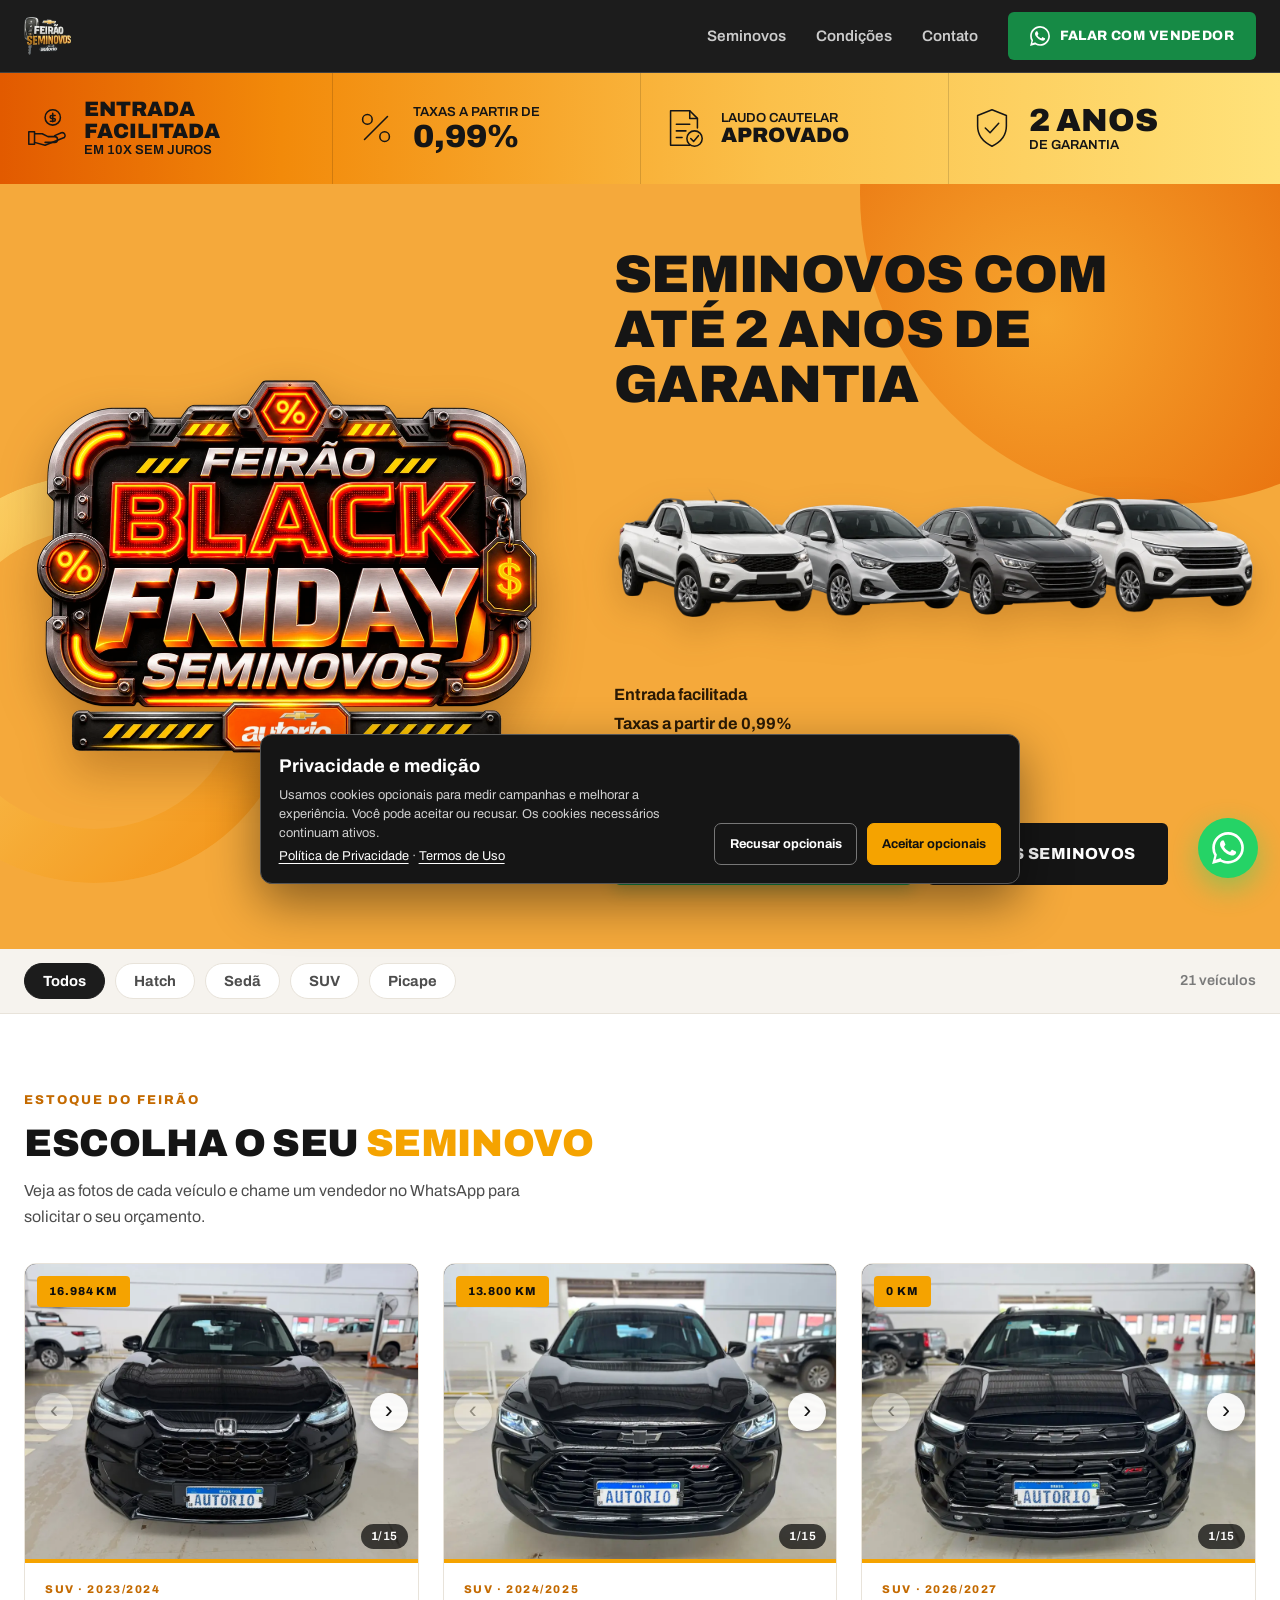
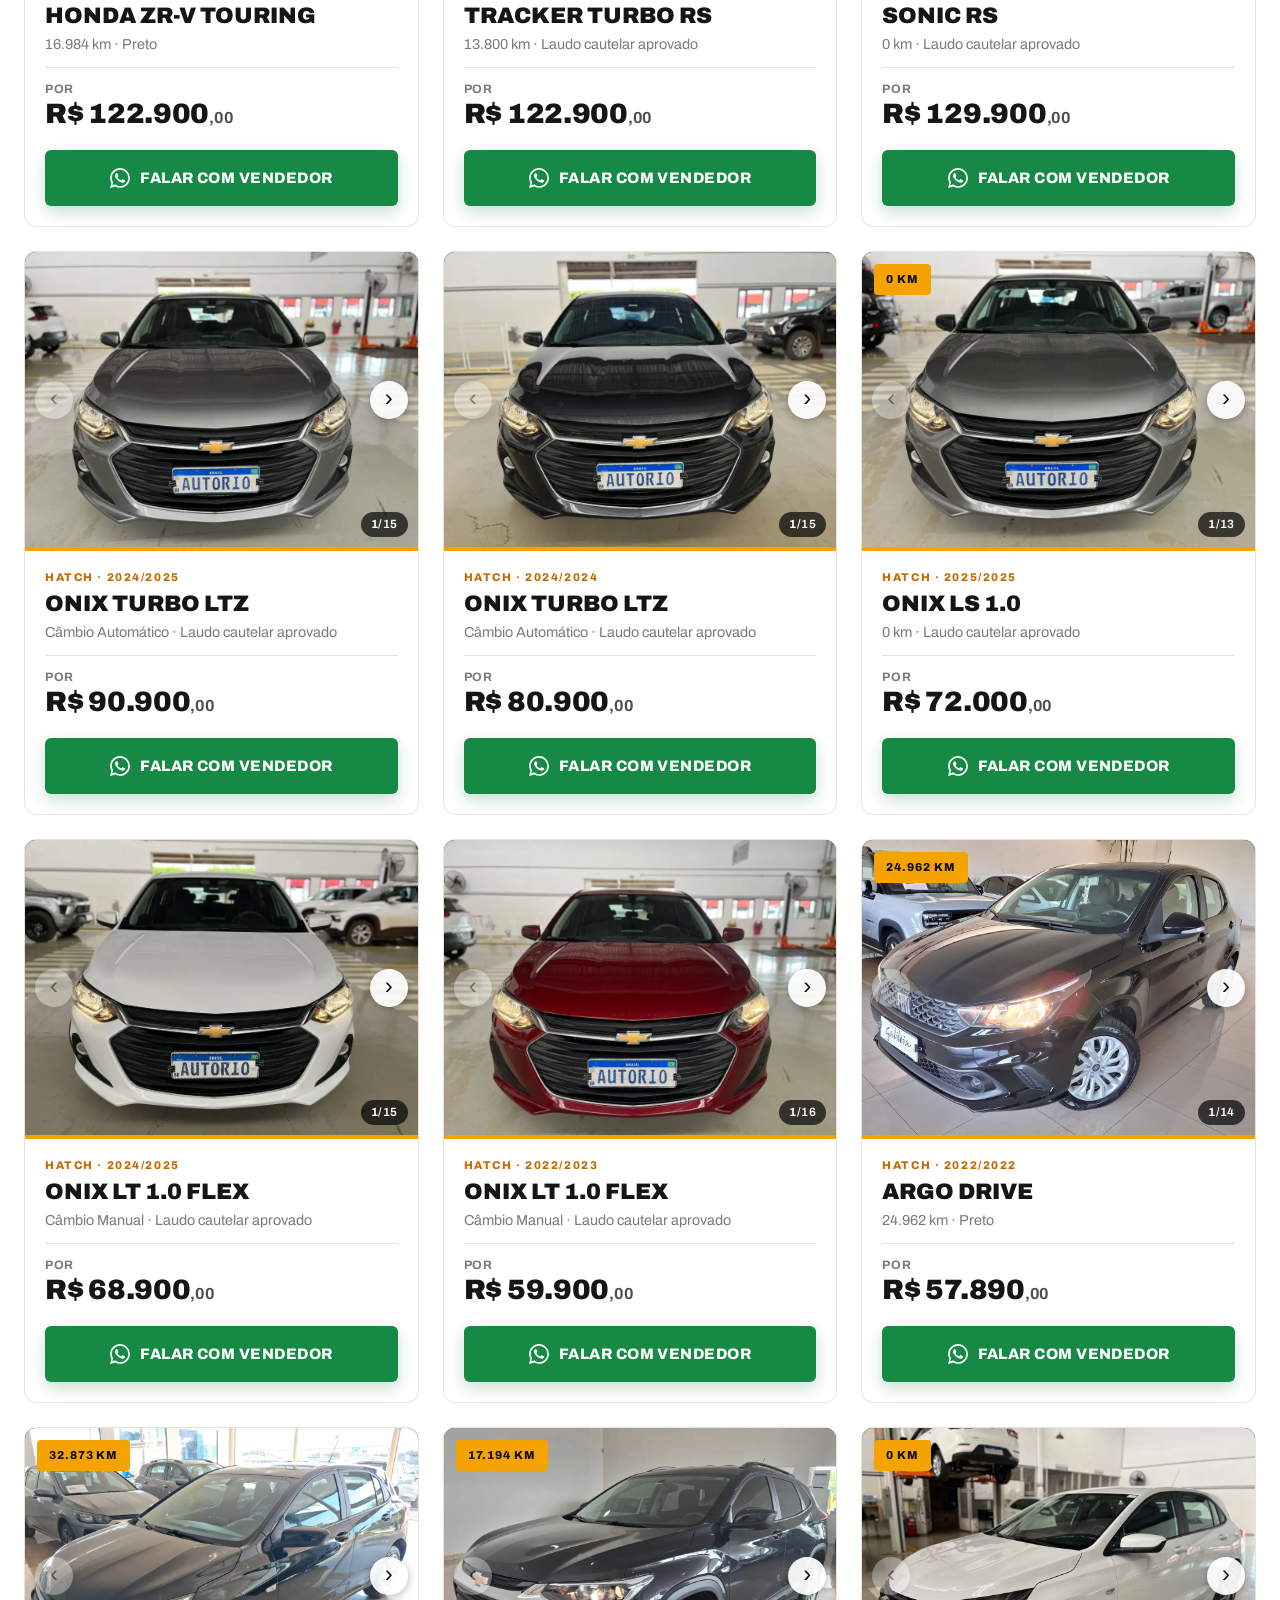
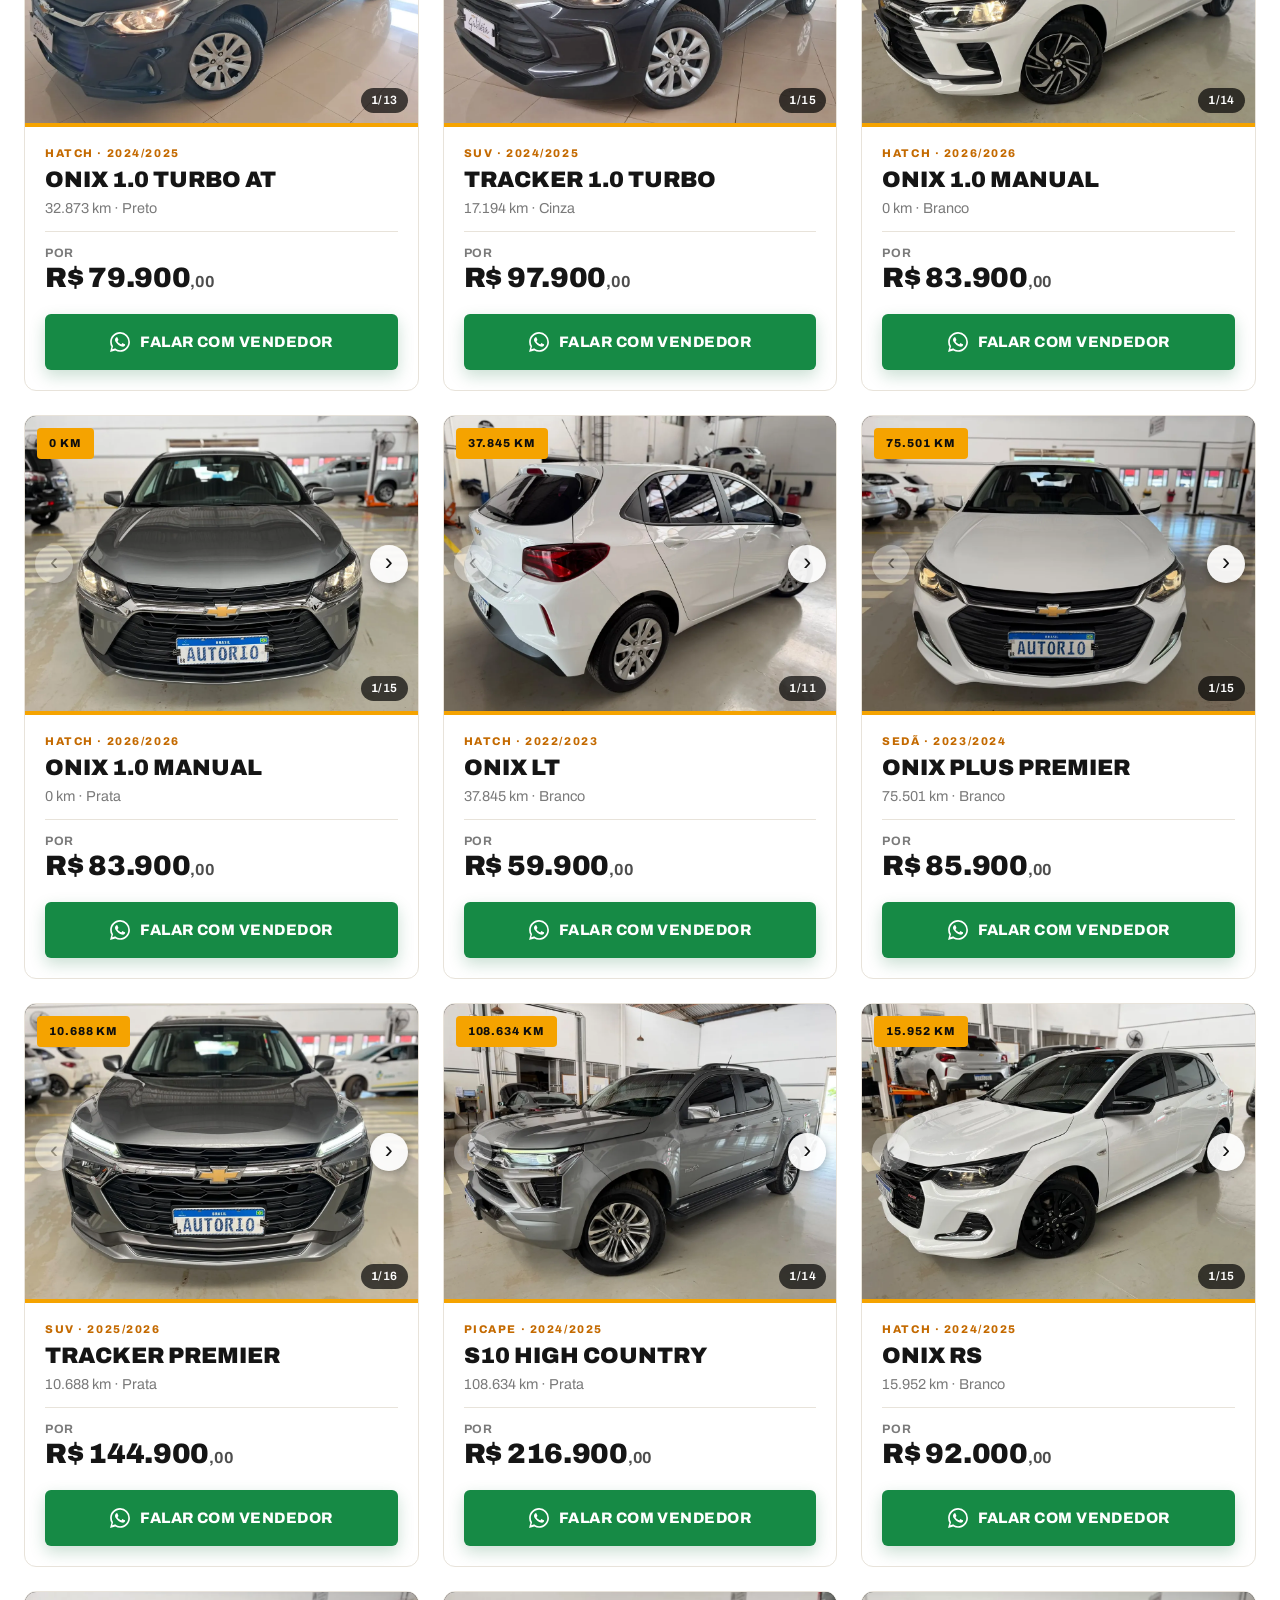
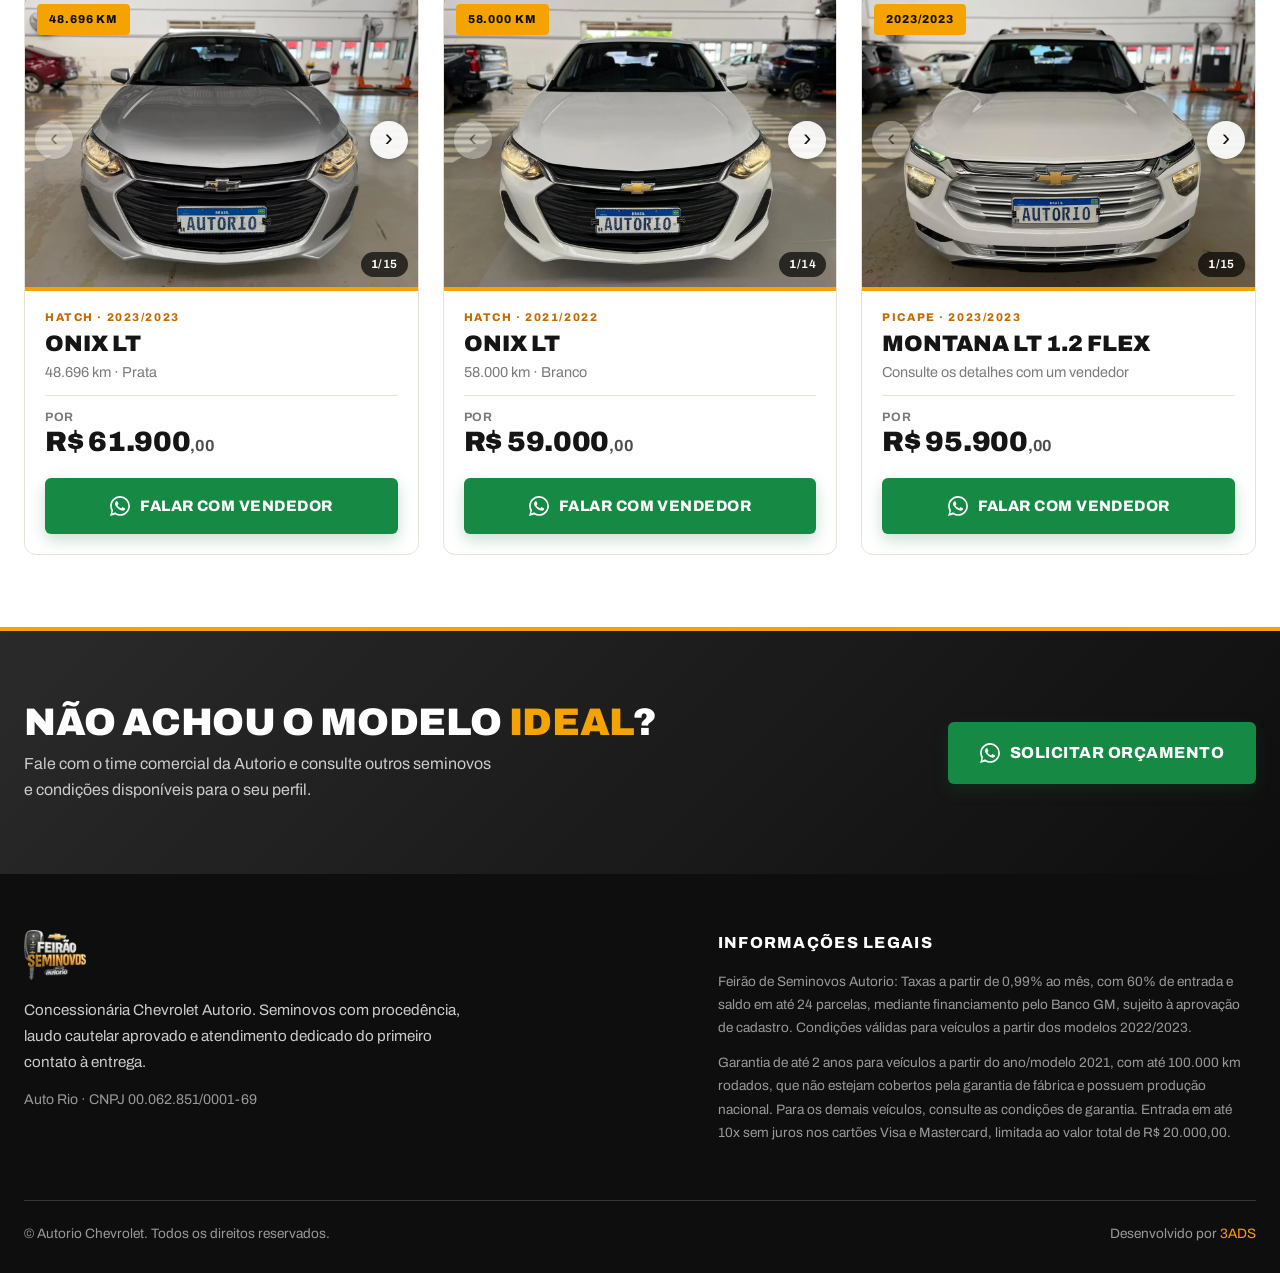
==== commit d6b58dc9: "Troca a logo do hero do Feirão Autorio pela versão Black Friday Selo Feirão Black Friday Seminovos c" ====
--- a/feirao/index.html
+++ b/feirao/index.html
@@ -3,42 +3,30 @@
 <head>
 <meta charset="UTF-8">
 <meta name="viewport" content="width=device-width, initial-scale=1.0">
-<title>Feirão Seminovos — Até 2 anos de garantia | Galiléia</title>
-<meta name="description" content="Feirão Seminovos Galiléia: seminovos multimarcas com laudo cautelar aprovado, até 2 anos de garantia, entrada facilitada e taxas a partir de 0,99%.">
+<title>Feirão Seminovos — Até 2 anos de garantia | Autorio</title>
+<meta name="description" content="Feirão Seminovos Autorio: seminovos multimarcas com laudo cautelar aprovado, até 2 anos de garantia, entrada facilitada e taxas a partir de 0,99%.">
 <meta name="robots" content="index, follow">
-<link rel="canonical" href="https://ofertas.galileiaconcessionaria.com.br/feirao/">
+<link rel="canonical" href="https://autorioconcessionaria.com.br/feirao/">
 <meta name="theme-color" content="#1c1c1c">
-<link rel="icon" type="image/svg+xml" href="/images-ofertas/favicon.svg">
-<link rel="apple-touch-icon" href="/images-ofertas/favicon.svg">
+<link rel="icon" type="image/svg+xml" href="/ofertas/images-ofertas/favicon.svg">
+<link rel="apple-touch-icon" href="/ofertas/images-ofertas/favicon.svg">
 <meta property="og:type" content="website">
 <meta property="og:locale" content="pt_BR">
-<meta property="og:site_name" content="Galiléia Chevrolet">
-<meta property="og:title" content="Feirão Seminovos — Até 2 anos de garantia | Galiléia">
+<meta property="og:site_name" content="Autorio Chevrolet">
+<meta property="og:title" content="Feirão Seminovos — Até 2 anos de garantia | Autorio">
 <meta property="og:description" content="Seminovos multimarcas com laudo cautelar aprovado, até 2 anos de garantia, entrada facilitada e taxas a partir de 0,99%.">
-<meta property="og:url" content="https://ofertas.galileiaconcessionaria.com.br/feirao/">
-<meta property="og:image" content="https://ofertas.galileiaconcessionaria.com.br/feirao/images/hero-multimarcas.webp">
-
-<!-- Google Tag Manager -->
-<script>(function(w,d,s,l,i){w[l]=w[l]||[];w[l].push({'gtm.start':new Date().getTime(),event:'gtm.js'});var f=d.getElementsByTagName(s)[0],j=d.createElement(s),dl=l!='dataLayer'?'&l='+l:'';j.async=true;j.src='https://www.googletagmanager.com/gtm.js?id='+i+dl;f.parentNode.insertBefore(j,f);})(window,document,'script','dataLayer','GTM-P22BFJC');</script>
-<script>(function(w,d,s,l,i){w[l]=w[l]||[];w[l].push({'gtm.start':new Date().getTime(),event:'gtm.js'});var f=d.getElementsByTagName(s)[0],j=d.createElement(s),dl=l!='dataLayer'?'&l='+l:'';j.async=true;j.src='https://www.googletagmanager.com/gtm.js?id='+i+dl;f.parentNode.insertBefore(j,f);})(window,document,'script','dataLayer','GTM-NJH35M5');</script>
-<!-- End Google Tag Manager -->
-
-<!-- Microsoft Clarity -->
-<script type="text/javascript">
-  (function(c,l,a,r,i,t,y){
-    c[a]=c[a]||function(){(c[a].q=c[a].q||[]).push(arguments)};
-    t=l.createElement(r);t.async=1;t.src="https://www.clarity.ms/tag/"+i;
-    y=l.getElementsByTagName(r)[0];y.parentNode.insertBefore(t,y);
-  })(window,document,"clarity","script","yn2vg4cooq");
-</script>
-<!-- End Microsoft Clarity -->
+<meta property="og:url" content="https://autorioconcessionaria.com.br/feirao/">
+<meta property="og:image" content="https://autorioconcessionaria.com.br/feirao/images/hero-multimarcas.webp">
+
+<script src="../assets/js/gtm.js?v=20261015-feirao"></script>
+
 <link rel="preconnect" href="https://fonts.googleapis.com">
 <link rel="preconnect" href="https://fonts.gstatic.com" crossorigin>
 <link href="https://fonts.googleapis.com/css2?family=Archivo:wght@400;500;600;700;800;900&amp;display=swap" rel="stylesheet">
 <link rel="preload" as="image" href="images/hero-multimarcas.webp" type="image/webp">
 
 <style>
-/* ===== Design Tokens — Feirão Seminovos Galiléia (laranja + amarelo + grafite, CTA verde WhatsApp) ===== */
+/* ===== Design Tokens — Feirão Seminovos Autorio (laranja + amarelo + grafite, CTA verde WhatsApp) ===== */
 :root{
   --primary:#1c1c1c;
   --primary-deep:#151515;
@@ -99,8 +87,6 @@
 .header{position:sticky;top:0;z-index:50;background:rgba(14,14,14,.94);backdrop-filter:saturate(140%) blur(10px);border-bottom:1px solid var(--border-dark)}
 .header .container{display:flex;align-items:center;justify-content:space-between;gap:16px;padding-block:12px}
 .brand img{height:38px;width:auto}
-.brand-word{font-family:var(--font-base);font-weight:800;font-style:italic;color:#fff;font-size:1.2rem;letter-spacing:.02em;text-transform:uppercase;display:inline-flex;align-items:center;gap:8px}
-.brand-word::after{content:"";width:7px;height:7px;border-radius:50%;background:var(--accent);flex:none}
 .nav{display:flex;align-items:center;gap:30px}
 .nav a.link{color:var(--on-dark-2);font-size:.95rem;font-weight:600}
 .nav a.link:hover{color:#fff}
@@ -112,8 +98,7 @@
 .hero::before{width:620px;height:620px;right:-200px;top:-300px;background:radial-gradient(circle at 30% 70%,#F7A52E 0%,var(--orange-deep) 75%)}
 .hero::after{width:300px;height:300px;left:-110px;top:38%;border:54px solid transparent;background:linear-gradient(135deg,var(--yellow),var(--orange)) border-box;-webkit-mask:linear-gradient(#000 0 0) padding-box,linear-gradient(#000 0 0);-webkit-mask-composite:xor;mask:linear-gradient(#000 0 0) padding-box exclude,linear-gradient(#000 0 0);opacity:.85}
 .hero .container{position:relative;z-index:1;display:grid;grid-template-columns:minmax(0,.9fr) minmax(0,1.1fr);align-items:center;gap:clamp(24px,5vw,64px);padding-block:clamp(36px,5vw,64px)}
-.hero-logo-frame{width:min(100%,500px);justify-self:center}
-.hero-logo-frame .hero-logo{width:100%;max-width:none;filter:drop-shadow(0 18px 24px rgba(90,40,0,.35))}
+.hero-logo{width:min(100%,500px);justify-self:center;filter:drop-shadow(0 18px 24px rgba(90,40,0,.35))}
 .hero h1{margin-bottom:16px;max-width:16ch}
 .hero-cars{width:100%;max-width:660px;aspect-ratio:8/3;object-fit:contain;margin:4px 0 12px;filter:drop-shadow(0 16px 18px rgba(90,40,0,.22))}
 .hero-offers{display:grid;gap:3px;font-size:1.02rem;font-weight:700;color:#2b1a05}
@@ -183,7 +168,6 @@
 .footer{background:var(--primary-deeper);color:var(--on-dark-2);padding:56px 0 28px}
 .footer-grid{display:grid;grid-template-columns:1.2fr 1fr;gap:48px}
 .footer .brand img{height:50px;margin-bottom:18px}
-.footer .brand-word{font-size:1.7rem;margin-bottom:18px}
 .footer p{font-size:.95rem;line-height:1.7;max-width:50ch}
 .footer .cnpj{margin-top:12px;font-size:.88rem;color:var(--on-dark-3)}
 .footer h4{color:#fff;font-weight:800;font-size:1rem;margin-bottom:14px;text-transform:uppercase;letter-spacing:.08em}
@@ -194,6 +178,17 @@
 /* ===== WhatsApp flutuante ===== */
 .whatsapp-float{position:fixed;right:22px;bottom:22px;z-index:80;width:60px;height:60px;border-radius:50%;background:#25D366;box-shadow:0 10px 28px rgba(37,211,102,.45);display:grid;place-items:center}
 .whatsapp-float svg{width:32px;height:32px;fill:#fff}
+
+/* ===== Preferências de privacidade ===== */
+.consent-panel{position:fixed;z-index:1000;right:1rem;bottom:1rem;left:1rem;display:grid;max-width:760px;margin-inline:auto;gap:1rem;padding:1.1rem;border:1px solid #555;border-radius:12px;background:#151515;color:#fff;box-shadow:0 18px 50px rgba(0,0,0,.45)}
+.consent-panel[hidden],.privacy-preferences[hidden]{display:none}
+.consent-panel strong{font-size:1.15rem}
+.consent-panel p{margin:.3rem 0 0;color:#d0d0d0;font-size:.8rem;line-height:1.45}
+.consent-panel a{color:#fff;text-decoration:underline;text-underline-offset:3px}
+.consent-panel__actions{display:flex;flex-wrap:wrap;align-items:center;gap:.6rem}
+.consent-panel button,.privacy-preferences{min-height:42px;padding:.55rem .9rem;border:1px solid #777;border-radius:7px;background:transparent;color:#fff;font:700 .8rem var(--font-base);cursor:pointer}
+.consent-panel button.is-primary{border-color:var(--accent);background:var(--accent);color:#111}
+.privacy-preferences{position:fixed;z-index:900;bottom:1rem;left:1rem;min-height:38px;background:#151515;box-shadow:0 8px 24px rgba(0,0,0,.35)}
 
 /* ===== Responsivo ===== */
 @media (max-width:1000px){
@@ -205,7 +200,7 @@
 @media (max-width:900px){.nav .link{display:none}}
 @media (max-width:760px){
   .hero .container{grid-template-columns:1fr;text-align:center;padding-top:28px}
-  .hero-logo-frame{width:min(56%,300px)}
+  .hero-logo{width:min(56%,300px)}
   .hero .container{gap:14px}
   .hero h1{font-size:clamp(1.6rem,7vw,2.2rem)}
   .hero p{font-size:1rem}
@@ -234,30 +229,23 @@
   .hero-cta .btn,.cta-band .btn{width:100%}
   .footer-grid{grid-template-columns:1fr;gap:32px}
 }
-@media (max-width:360px){
-  .header .container{gap:8px}
-  .brand-word{font-size:.88rem}
-  .header .btn{padding:9px 10px;font-size:.67rem}
-  .header .btn svg{width:17px;height:17px}
-}
+@media (min-width:700px){.consent-panel{grid-template-columns:1fr auto;align-items:end}.consent-panel__actions{justify-content:flex-end}}
 @media (prefers-reduced-motion:reduce){html{scroll-behavior:auto}.car-card,.btn{transition:none}}
 </style>
 </head>
 <body>
-<!-- Google Tag Manager (noscript) -->
-<noscript><iframe src="https://www.googletagmanager.com/ns.html?id=GTM-P22BFJC" height="0" width="0" style="display:none;visibility:hidden"></iframe></noscript>
-<noscript><iframe src="https://www.googletagmanager.com/ns.html?id=GTM-NJH35M5" height="0" width="0" style="display:none;visibility:hidden"></iframe></noscript>
-<!-- End Google Tag Manager (noscript) -->
 
 <!-- ===== HEADER ===== -->
 <header class="header">
   <div class="container">
-    <a class="brand" href="#" aria-label="Galiléia"><span class="brand-word">Galiléia</span></a>
+    <a class="brand" href="#" aria-label="Autorio">
+      <img src="images/logo-autorio.png" alt="Autorio Chevrolet" width="628" height="506">
+    </a>
     <nav class="nav" aria-label="Navegação principal">
       <a class="link" href="#catalogo">Seminovos</a>
       <a class="link" href="#condicoes">Condições</a>
       <a class="link" href="#contato">Contato</a>
-      <a class="btn btn-primary" href="https://tintim.link/whatsapp/da0e8764-2846-4dcc-a7d2-c2a6366cd91c/4d6bd350-e1dd-4b16-b183-628323c2634e" target="_blank" rel="noopener"><svg viewBox="0 0 24 24" aria-hidden="true"><path d="M.057 24l1.687-6.163a11.867 11.867 0 0 1-1.587-5.946C.16 5.335 5.495 0 12.05 0a11.82 11.82 0 0 1 8.413 3.488 11.82 11.82 0 0 1 3.48 8.414c-.003 6.557-5.338 11.892-11.893 11.892a11.9 11.9 0 0 1-5.688-1.448L.057 24zm6.597-3.807c1.676.995 3.276 1.591 5.392 1.592 5.448 0 9.886-4.434 9.889-9.885.002-5.462-4.415-9.89-9.881-9.892-5.452 0-9.887 4.434-9.889 9.884a9.86 9.86 0 0 0 1.51 5.26l-.999 3.648 3.978-1.207zm11.387-5.464c-.074-.124-.272-.198-.57-.347-.297-.149-1.758-.868-2.031-.967-.272-.099-.47-.149-.669.149-.198.297-.768.967-.941 1.165-.173.198-.347.223-.644.074-.297-.149-1.255-.462-2.39-1.475-.883-.788-1.48-1.761-1.653-2.059-.173-.297-.018-.458.13-.606.134-.133.297-.347.446-.521.151-.172.2-.296.3-.495.099-.198.05-.372-.025-.521-.075-.148-.669-1.611-.916-2.206-.242-.579-.487-.501-.669-.51l-.57-.01c-.198 0-.52.074-.792.372s-1.04 1.016-1.04 2.479 1.065 2.876 1.213 3.074c.149.198 2.095 3.2 5.076 4.487.709.306 1.263.489 1.694.626.712.226 1.36.194 1.872.118.571-.085 1.758-.719 2.006-1.413.248-.695.248-1.29.173-1.414z"/></svg>Falar com vendedor</a>
+      <a class="btn btn-primary" href="https://tintim.link/whatsapp/da0e8764-2846-4dcc-a7d2-c2a6366cd91c/b88e49ea-9191-4a31-8c49-b676442bb331" target="_blank" rel="noopener"><svg viewBox="0 0 24 24" aria-hidden="true"><path d="M.057 24l1.687-6.163a11.867 11.867 0 0 1-1.587-5.946C.16 5.335 5.495 0 12.05 0a11.82 11.82 0 0 1 8.413 3.488 11.82 11.82 0 0 1 3.48 8.414c-.003 6.557-5.338 11.892-11.893 11.892a11.9 11.9 0 0 1-5.688-1.448L.057 24zm6.597-3.807c1.676.995 3.276 1.591 5.392 1.592 5.448 0 9.886-4.434 9.889-9.885.002-5.462-4.415-9.89-9.881-9.892-5.452 0-9.887 4.434-9.889 9.884a9.86 9.86 0 0 0 1.51 5.26l-.999 3.648 3.978-1.207zm11.387-5.464c-.074-.124-.272-.198-.57-.347-.297-.149-1.758-.868-2.031-.967-.272-.099-.47-.149-.669.149-.198.297-.768.967-.941 1.165-.173.198-.347.223-.644.074-.297-.149-1.255-.462-2.39-1.475-.883-.788-1.48-1.761-1.653-2.059-.173-.297-.018-.458.13-.606.134-.133.297-.347.446-.521.151-.172.2-.296.3-.495.099-.198.05-.372-.025-.521-.075-.148-.669-1.611-.916-2.206-.242-.579-.487-.501-.669-.51l-.57-.01c-.198 0-.52.074-.792.372s-1.04 1.016-1.04 2.479 1.065 2.876 1.213 3.074c.149.198 2.095 3.2 5.076 4.487.709.306 1.263.489 1.694.626.712.226 1.36.194 1.872.118.571-.085 1.758-.719 2.006-1.413.248-.695.248-1.29.173-1.414z"/></svg>Falar com vendedor</a>
     </nav>
   </div>
 </header>
@@ -289,7 +277,7 @@
 <!-- ===== HERO ===== -->
 <section class="hero">
   <div class="container">
-    <div class="hero-logo-frame"><img class="hero-logo" src="images/logo-feirao-galileia.png" alt="Feirão Seminovos Galiléia" width="628" height="506"></div>
+    <img class="hero-logo" src="images/logo-black-seminovos-autorio.webp" alt="Feirão Black Friday Seminovos Autorio" width="1000" height="745">
     <div>
       <h1>Seminovos com até 2 anos de garantia</h1>
       <img class="hero-cars" src="images/hero-multimarcas.webp" alt="Quatro veículos seminovos multimarcas lado a lado" width="1600" height="600" fetchpriority="high" decoding="async">
@@ -300,7 +288,7 @@
       </ul>
       <p class="hero-note">Consulte condições.</p>
       <div class="hero-cta">
-        <a class="btn btn-primary" href="https://tintim.link/whatsapp/da0e8764-2846-4dcc-a7d2-c2a6366cd91c/4d6bd350-e1dd-4b16-b183-628323c2634e" target="_blank" rel="noopener"><svg viewBox="0 0 24 24" aria-hidden="true"><path d="M.057 24l1.687-6.163a11.867 11.867 0 0 1-1.587-5.946C.16 5.335 5.495 0 12.05 0a11.82 11.82 0 0 1 8.413 3.488 11.82 11.82 0 0 1 3.48 8.414c-.003 6.557-5.338 11.892-11.893 11.892a11.9 11.9 0 0 1-5.688-1.448L.057 24zm6.597-3.807c1.676.995 3.276 1.591 5.392 1.592 5.448 0 9.886-4.434 9.889-9.885.002-5.462-4.415-9.89-9.881-9.892-5.452 0-9.887 4.434-9.889 9.884a9.86 9.86 0 0 0 1.51 5.26l-.999 3.648 3.978-1.207zm11.387-5.464c-.074-.124-.272-.198-.57-.347-.297-.149-1.758-.868-2.031-.967-.272-.099-.47-.149-.669.149-.198.297-.768.967-.941 1.165-.173.198-.347.223-.644.074-.297-.149-1.255-.462-2.39-1.475-.883-.788-1.48-1.761-1.653-2.059-.173-.297-.018-.458.13-.606.134-.133.297-.347.446-.521.151-.172.2-.296.3-.495.099-.198.05-.372-.025-.521-.075-.148-.669-1.611-.916-2.206-.242-.579-.487-.501-.669-.51l-.57-.01c-.198 0-.52.074-.792.372s-1.04 1.016-1.04 2.479 1.065 2.876 1.213 3.074c.149.198 2.095 3.2 5.076 4.487.709.306 1.263.489 1.694.626.712.226 1.36.194 1.872.118.571-.085 1.758-.719 2.006-1.413.248-.695.248-1.29.173-1.414z"/></svg>Falar com vendedor</a>
+        <a class="btn btn-primary" href="https://tintim.link/whatsapp/da0e8764-2846-4dcc-a7d2-c2a6366cd91c/b88e49ea-9191-4a31-8c49-b676442bb331" target="_blank" rel="noopener"><svg viewBox="0 0 24 24" aria-hidden="true"><path d="M.057 24l1.687-6.163a11.867 11.867 0 0 1-1.587-5.946C.16 5.335 5.495 0 12.05 0a11.82 11.82 0 0 1 8.413 3.488 11.82 11.82 0 0 1 3.48 8.414c-.003 6.557-5.338 11.892-11.893 11.892a11.9 11.9 0 0 1-5.688-1.448L.057 24zm6.597-3.807c1.676.995 3.276 1.591 5.392 1.592 5.448 0 9.886-4.434 9.889-9.885.002-5.462-4.415-9.89-9.881-9.892-5.452 0-9.887 4.434-9.889 9.884a9.86 9.86 0 0 0 1.51 5.26l-.999 3.648 3.978-1.207zm11.387-5.464c-.074-.124-.272-.198-.57-.347-.297-.149-1.758-.868-2.031-.967-.272-.099-.47-.149-.669.149-.198.297-.768.967-.941 1.165-.173.198-.347.223-.644.074-.297-.149-1.255-.462-2.39-1.475-.883-.788-1.48-1.761-1.653-2.059-.173-.297-.018-.458.13-.606.134-.133.297-.347.446-.521.151-.172.2-.296.3-.495.099-.198.05-.372-.025-.521-.075-.148-.669-1.611-.916-2.206-.242-.579-.487-.501-.669-.51l-.57-.01c-.198 0-.52.074-.792.372s-1.04 1.016-1.04 2.479 1.065 2.876 1.213 3.074c.149.198 2.095 3.2 5.076 4.487.709.306 1.263.489 1.694.626.712.226 1.36.194 1.872.118.571-.085 1.758-.719 2.006-1.413.248-.695.248-1.29.173-1.414z"/></svg>Falar com vendedor</a>
         <a class="btn btn-dark" href="#catalogo">Ver os seminovos</a>
       </div>
     </div>
@@ -362,7 +350,7 @@
           <h3 class="car-name">Honda ZR-V Touring</h3>
           <p class="car-spec">16.984 km · Preto</p>
           <div class="car-price"><small>Por</small><strong>R$ 122.900<span>,00</span></strong></div>
-          <a class="btn btn-primary car-cta" href="https://tintim.link/whatsapp/da0e8764-2846-4dcc-a7d2-c2a6366cd91c/4d6bd350-e1dd-4b16-b183-628323c2634e" target="_blank" rel="noopener"><svg viewBox="0 0 24 24" aria-hidden="true"><path d="M.057 24l1.687-6.163a11.867 11.867 0 0 1-1.587-5.946C.16 5.335 5.495 0 12.05 0a11.82 11.82 0 0 1 8.413 3.488 11.82 11.82 0 0 1 3.48 8.414c-.003 6.557-5.338 11.892-11.893 11.892a11.9 11.9 0 0 1-5.688-1.448L.057 24zm6.597-3.807c1.676.995 3.276 1.591 5.392 1.592 5.448 0 9.886-4.434 9.889-9.885.002-5.462-4.415-9.89-9.881-9.892-5.452 0-9.887 4.434-9.889 9.884a9.86 9.86 0 0 0 1.51 5.26l-.999 3.648 3.978-1.207zm11.387-5.464c-.074-.124-.272-.198-.57-.347-.297-.149-1.758-.868-2.031-.967-.272-.099-.47-.149-.669.149-.198.297-.768.967-.941 1.165-.173.198-.347.223-.644.074-.297-.149-1.255-.462-2.39-1.475-.883-.788-1.48-1.761-1.653-2.059-.173-.297-.018-.458.13-.606.134-.133.297-.347.446-.521.151-.172.2-.296.3-.495.099-.198.05-.372-.025-.521-.075-.148-.669-1.611-.916-2.206-.242-.579-.487-.501-.669-.51l-.57-.01c-.198 0-.52.074-.792.372s-1.04 1.016-1.04 2.479 1.065 2.876 1.213 3.074c.149.198 2.095 3.2 5.076 4.487.709.306 1.263.489 1.694.626.712.226 1.36.194 1.872.118.571-.085 1.758-.719 2.006-1.413.248-.695.248-1.29.173-1.414z"/></svg>Falar com vendedor</a>
+          <a class="btn btn-primary car-cta" href="https://tintim.link/whatsapp/da0e8764-2846-4dcc-a7d2-c2a6366cd91c/b88e49ea-9191-4a31-8c49-b676442bb331" target="_blank" rel="noopener"><svg viewBox="0 0 24 24" aria-hidden="true"><path d="M.057 24l1.687-6.163a11.867 11.867 0 0 1-1.587-5.946C.16 5.335 5.495 0 12.05 0a11.82 11.82 0 0 1 8.413 3.488 11.82 11.82 0 0 1 3.48 8.414c-.003 6.557-5.338 11.892-11.893 11.892a11.9 11.9 0 0 1-5.688-1.448L.057 24zm6.597-3.807c1.676.995 3.276 1.591 5.392 1.592 5.448 0 9.886-4.434 9.889-9.885.002-5.462-4.415-9.89-9.881-9.892-5.452 0-9.887 4.434-9.889 9.884a9.86 9.86 0 0 0 1.51 5.26l-.999 3.648 3.978-1.207zm11.387-5.464c-.074-.124-.272-.198-.57-.347-.297-.149-1.758-.868-2.031-.967-.272-.099-.47-.149-.669.149-.198.297-.768.967-.941 1.165-.173.198-.347.223-.644.074-.297-.149-1.255-.462-2.39-1.475-.883-.788-1.48-1.761-1.653-2.059-.173-.297-.018-.458.13-.606.134-.133.297-.347.446-.521.151-.172.2-.296.3-.495.099-.198.05-.372-.025-.521-.075-.148-.669-1.611-.916-2.206-.242-.579-.487-.501-.669-.51l-.57-.01c-.198 0-.52.074-.792.372s-1.04 1.016-1.04 2.479 1.065 2.876 1.213 3.074c.149.198 2.095 3.2 5.076 4.487.709.306 1.263.489 1.694.626.712.226 1.36.194 1.872.118.571-.085 1.758-.719 2.006-1.413.248-.695.248-1.29.173-1.414z"/></svg>Falar com vendedor</a>
         </div>
       </article>
 
@@ -396,7 +384,7 @@
           <h3 class="car-name">Tracker Turbo RS</h3>
           <p class="car-spec">13.800 km · Laudo cautelar aprovado</p>
           <div class="car-price"><small>Por</small><strong>R$ 122.900<span>,00</span></strong></div>
-          <a class="btn btn-primary car-cta" href="https://tintim.link/whatsapp/da0e8764-2846-4dcc-a7d2-c2a6366cd91c/4d6bd350-e1dd-4b16-b183-628323c2634e" target="_blank" rel="noopener"><svg viewBox="0 0 24 24" aria-hidden="true"><path d="M.057 24l1.687-6.163a11.867 11.867 0 0 1-1.587-5.946C.16 5.335 5.495 0 12.05 0a11.82 11.82 0 0 1 8.413 3.488 11.82 11.82 0 0 1 3.48 8.414c-.003 6.557-5.338 11.892-11.893 11.892a11.9 11.9 0 0 1-5.688-1.448L.057 24zm6.597-3.807c1.676.995 3.276 1.591 5.392 1.592 5.448 0 9.886-4.434 9.889-9.885.002-5.462-4.415-9.89-9.881-9.892-5.452 0-9.887 4.434-9.889 9.884a9.86 9.86 0 0 0 1.51 5.26l-.999 3.648 3.978-1.207zm11.387-5.464c-.074-.124-.272-.198-.57-.347-.297-.149-1.758-.868-2.031-.967-.272-.099-.47-.149-.669.149-.198.297-.768.967-.941 1.165-.173.198-.347.223-.644.074-.297-.149-1.255-.462-2.39-1.475-.883-.788-1.48-1.761-1.653-2.059-.173-.297-.018-.458.13-.606.134-.133.297-.347.446-.521.151-.172.2-.296.3-.495.099-.198.05-.372-.025-.521-.075-.148-.669-1.611-.916-2.206-.242-.579-.487-.501-.669-.51l-.57-.01c-.198 0-.52.074-.792.372s-1.04 1.016-1.04 2.479 1.065 2.876 1.213 3.074c.149.198 2.095 3.2 5.076 4.487.709.306 1.263.489 1.694.626.712.226 1.36.194 1.872.118.571-.085 1.758-.719 2.006-1.413.248-.695.248-1.29.173-1.414z"/></svg>Falar com vendedor</a>
+          <a class="btn btn-primary car-cta" href="https://tintim.link/whatsapp/da0e8764-2846-4dcc-a7d2-c2a6366cd91c/b88e49ea-9191-4a31-8c49-b676442bb331" target="_blank" rel="noopener"><svg viewBox="0 0 24 24" aria-hidden="true"><path d="M.057 24l1.687-6.163a11.867 11.867 0 0 1-1.587-5.946C.16 5.335 5.495 0 12.05 0a11.82 11.82 0 0 1 8.413 3.488 11.82 11.82 0 0 1 3.48 8.414c-.003 6.557-5.338 11.892-11.893 11.892a11.9 11.9 0 0 1-5.688-1.448L.057 24zm6.597-3.807c1.676.995 3.276 1.591 5.392 1.592 5.448 0 9.886-4.434 9.889-9.885.002-5.462-4.415-9.89-9.881-9.892-5.452 0-9.887 4.434-9.889 9.884a9.86 9.86 0 0 0 1.51 5.26l-.999 3.648 3.978-1.207zm11.387-5.464c-.074-.124-.272-.198-.57-.347-.297-.149-1.758-.868-2.031-.967-.272-.099-.47-.149-.669.149-.198.297-.768.967-.941 1.165-.173.198-.347.223-.644.074-.297-.149-1.255-.462-2.39-1.475-.883-.788-1.48-1.761-1.653-2.059-.173-.297-.018-.458.13-.606.134-.133.297-.347.446-.521.151-.172.2-.296.3-.495.099-.198.05-.372-.025-.521-.075-.148-.669-1.611-.916-2.206-.242-.579-.487-.501-.669-.51l-.57-.01c-.198 0-.52.074-.792.372s-1.04 1.016-1.04 2.479 1.065 2.876 1.213 3.074c.149.198 2.095 3.2 5.076 4.487.709.306 1.263.489 1.694.626.712.226 1.36.194 1.872.118.571-.085 1.758-.719 2.006-1.413.248-.695.248-1.29.173-1.414z"/></svg>Falar com vendedor</a>
         </div>
       </article>
 
@@ -431,7 +419,7 @@
           <h3 class="car-name">Sonic RS</h3>
           <p class="car-spec">0 km · Laudo cautelar aprovado</p>
           <div class="car-price"><small>Por</small><strong>R$ 129.900<span>,00</span></strong></div>
-          <a class="btn btn-primary car-cta" href="https://tintim.link/whatsapp/da0e8764-2846-4dcc-a7d2-c2a6366cd91c/4d6bd350-e1dd-4b16-b183-628323c2634e" target="_blank" rel="noopener"><svg viewBox="0 0 24 24" aria-hidden="true"><path d="M.057 24l1.687-6.163a11.867 11.867 0 0 1-1.587-5.946C.16 5.335 5.495 0 12.05 0a11.82 11.82 0 0 1 8.413 3.488 11.82 11.82 0 0 1 3.48 8.414c-.003 6.557-5.338 11.892-11.893 11.892a11.9 11.9 0 0 1-5.688-1.448L.057 24zm6.597-3.807c1.676.995 3.276 1.591 5.392 1.592 5.448 0 9.886-4.434 9.889-9.885.002-5.462-4.415-9.89-9.881-9.892-5.452 0-9.887 4.434-9.889 9.884a9.86 9.86 0 0 0 1.51 5.26l-.999 3.648 3.978-1.207zm11.387-5.464c-.074-.124-.272-.198-.57-.347-.297-.149-1.758-.868-2.031-.967-.272-.099-.47-.149-.669.149-.198.297-.768.967-.941 1.165-.173.198-.347.223-.644.074-.297-.149-1.255-.462-2.39-1.475-.883-.788-1.48-1.761-1.653-2.059-.173-.297-.018-.458.13-.606.134-.133.297-.347.446-.521.151-.172.2-.296.3-.495.099-.198.05-.372-.025-.521-.075-.148-.669-1.611-.916-2.206-.242-.579-.487-.501-.669-.51l-.57-.01c-.198 0-.52.074-.792.372s-1.04 1.016-1.04 2.479 1.065 2.876 1.213 3.074c.149.198 2.095 3.2 5.076 4.487.709.306 1.263.489 1.694.626.712.226 1.36.194 1.872.118.571-.085 1.758-.719 2.006-1.413.248-.695.248-1.29.173-1.414z"/></svg>Falar com vendedor</a>
+          <a class="btn btn-primary car-cta" href="https://tintim.link/whatsapp/da0e8764-2846-4dcc-a7d2-c2a6366cd91c/b88e49ea-9191-4a31-8c49-b676442bb331" target="_blank" rel="noopener"><svg viewBox="0 0 24 24" aria-hidden="true"><path d="M.057 24l1.687-6.163a11.867 11.867 0 0 1-1.587-5.946C.16 5.335 5.495 0 12.05 0a11.82 11.82 0 0 1 8.413 3.488 11.82 11.82 0 0 1 3.48 8.414c-.003 6.557-5.338 11.892-11.893 11.892a11.9 11.9 0 0 1-5.688-1.448L.057 24zm6.597-3.807c1.676.995 3.276 1.591 5.392 1.592 5.448 0 9.886-4.434 9.889-9.885.002-5.462-4.415-9.89-9.881-9.892-5.452 0-9.887 4.434-9.889 9.884a9.86 9.86 0 0 0 1.51 5.26l-.999 3.648 3.978-1.207zm11.387-5.464c-.074-.124-.272-.198-.57-.347-.297-.149-1.758-.868-2.031-.967-.272-.099-.47-.149-.669.149-.198.297-.768.967-.941 1.165-.173.198-.347.223-.644.074-.297-.149-1.255-.462-2.39-1.475-.883-.788-1.48-1.761-1.653-2.059-.173-.297-.018-.458.13-.606.134-.133.297-.347.446-.521.151-.172.2-.296.3-.495.099-.198.05-.372-.025-.521-.075-.148-.669-1.611-.916-2.206-.242-.579-.487-.501-.669-.51l-.57-.01c-.198 0-.52.074-.792.372s-1.04 1.016-1.04 2.479 1.065 2.876 1.213 3.074c.149.198 2.095 3.2 5.076 4.487.709.306 1.263.489 1.694.626.712.226 1.36.194 1.872.118.571-.085 1.758-.719 2.006-1.413.248-.695.248-1.29.173-1.414z"/></svg>Falar com vendedor</a>
         </div>
       </article>
 
@@ -465,7 +453,7 @@
           <h3 class="car-name">Onix Turbo LTZ</h3>
           <p class="car-spec">Câmbio Automático · Laudo cautelar aprovado</p>
           <div class="car-price"><small>Por</small><strong>R$ 90.900<span>,00</span></strong></div>
-          <a class="btn btn-primary car-cta" href="https://tintim.link/whatsapp/da0e8764-2846-4dcc-a7d2-c2a6366cd91c/4d6bd350-e1dd-4b16-b183-628323c2634e" target="_blank" rel="noopener"><svg viewBox="0 0 24 24" aria-hidden="true"><path d="M.057 24l1.687-6.163a11.867 11.867 0 0 1-1.587-5.946C.16 5.335 5.495 0 12.05 0a11.82 11.82 0 0 1 8.413 3.488 11.82 11.82 0 0 1 3.48 8.414c-.003 6.557-5.338 11.892-11.893 11.892a11.9 11.9 0 0 1-5.688-1.448L.057 24zm6.597-3.807c1.676.995 3.276 1.591 5.392 1.592 5.448 0 9.886-4.434 9.889-9.885.002-5.462-4.415-9.89-9.881-9.892-5.452 0-9.887 4.434-9.889 9.884a9.86 9.86 0 0 0 1.51 5.26l-.999 3.648 3.978-1.207zm11.387-5.464c-.074-.124-.272-.198-.57-.347-.297-.149-1.758-.868-2.031-.967-.272-.099-.47-.149-.669.149-.198.297-.768.967-.941 1.165-.173.198-.347.223-.644.074-.297-.149-1.255-.462-2.39-1.475-.883-.788-1.48-1.761-1.653-2.059-.173-.297-.018-.458.13-.606.134-.133.297-.347.446-.521.151-.172.2-.296.3-.495.099-.198.05-.372-.025-.521-.075-.148-.669-1.611-.916-2.206-.242-.579-.487-.501-.669-.51l-.57-.01c-.198 0-.52.074-.792.372s-1.04 1.016-1.04 2.479 1.065 2.876 1.213 3.074c.149.198 2.095 3.2 5.076 4.487.709.306 1.263.489 1.694.626.712.226 1.36.194 1.872.118.571-.085 1.758-.719 2.006-1.413.248-.695.248-1.29.173-1.414z"/></svg>Falar com vendedor</a>
+          <a class="btn btn-primary car-cta" href="https://tintim.link/whatsapp/da0e8764-2846-4dcc-a7d2-c2a6366cd91c/b88e49ea-9191-4a31-8c49-b676442bb331" target="_blank" rel="noopener"><svg viewBox="0 0 24 24" aria-hidden="true"><path d="M.057 24l1.687-6.163a11.867 11.867 0 0 1-1.587-5.946C.16 5.335 5.495 0 12.05 0a11.82 11.82 0 0 1 8.413 3.488 11.82 11.82 0 0 1 3.48 8.414c-.003 6.557-5.338 11.892-11.893 11.892a11.9 11.9 0 0 1-5.688-1.448L.057 24zm6.597-3.807c1.676.995 3.276 1.591 5.392 1.592 5.448 0 9.886-4.434 9.889-9.885.002-5.462-4.415-9.89-9.881-9.892-5.452 0-9.887 4.434-9.889 9.884a9.86 9.86 0 0 0 1.51 5.26l-.999 3.648 3.978-1.207zm11.387-5.464c-.074-.124-.272-.198-.57-.347-.297-.149-1.758-.868-2.031-.967-.272-.099-.47-.149-.669.149-.198.297-.768.967-.941 1.165-.173.198-.347.223-.644.074-.297-.149-1.255-.462-2.39-1.475-.883-.788-1.48-1.761-1.653-2.059-.173-.297-.018-.458.13-.606.134-.133.297-.347.446-.521.151-.172.2-.296.3-.495.099-.198.05-.372-.025-.521-.075-.148-.669-1.611-.916-2.206-.242-.579-.487-.501-.669-.51l-.57-.01c-.198 0-.52.074-.792.372s-1.04 1.016-1.04 2.479 1.065 2.876 1.213 3.074c.149.198 2.095 3.2 5.076 4.487.709.306 1.263.489 1.694.626.712.226 1.36.194 1.872.118.571-.085 1.758-.719 2.006-1.413.248-.695.248-1.29.173-1.414z"/></svg>Falar com vendedor</a>
         </div>
       </article>
 
@@ -499,7 +487,7 @@
           <h3 class="car-name">Onix Turbo LTZ</h3>
           <p class="car-spec">Câmbio Automático · Laudo cautelar aprovado</p>
           <div class="car-price"><small>Por</small><strong>R$ 80.900<span>,00</span></strong></div>
-          <a class="btn btn-primary car-cta" href="https://tintim.link/whatsapp/da0e8764-2846-4dcc-a7d2-c2a6366cd91c/4d6bd350-e1dd-4b16-b183-628323c2634e" target="_blank" rel="noopener"><svg viewBox="0 0 24 24" aria-hidden="true"><path d="M.057 24l1.687-6.163a11.867 11.867 0 0 1-1.587-5.946C.16 5.335 5.495 0 12.05 0a11.82 11.82 0 0 1 8.413 3.488 11.82 11.82 0 0 1 3.48 8.414c-.003 6.557-5.338 11.892-11.893 11.892a11.9 11.9 0 0 1-5.688-1.448L.057 24zm6.597-3.807c1.676.995 3.276 1.591 5.392 1.592 5.448 0 9.886-4.434 9.889-9.885.002-5.462-4.415-9.89-9.881-9.892-5.452 0-9.887 4.434-9.889 9.884a9.86 9.86 0 0 0 1.51 5.26l-.999 3.648 3.978-1.207zm11.387-5.464c-.074-.124-.272-.198-.57-.347-.297-.149-1.758-.868-2.031-.967-.272-.099-.47-.149-.669.149-.198.297-.768.967-.941 1.165-.173.198-.347.223-.644.074-.297-.149-1.255-.462-2.39-1.475-.883-.788-1.48-1.761-1.653-2.059-.173-.297-.018-.458.13-.606.134-.133.297-.347.446-.521.151-.172.2-.296.3-.495.099-.198.05-.372-.025-.521-.075-.148-.669-1.611-.916-2.206-.242-.579-.487-.501-.669-.51l-.57-.01c-.198 0-.52.074-.792.372s-1.04 1.016-1.04 2.479 1.065 2.876 1.213 3.074c.149.198 2.095 3.2 5.076 4.487.709.306 1.263.489 1.694.626.712.226 1.36.194 1.872.118.571-.085 1.758-.719 2.006-1.413.248-.695.248-1.29.173-1.414z"/></svg>Falar com vendedor</a>
+          <a class="btn btn-primary car-cta" href="https://tintim.link/whatsapp/da0e8764-2846-4dcc-a7d2-c2a6366cd91c/b88e49ea-9191-4a31-8c49-b676442bb331" target="_blank" rel="noopener"><svg viewBox="0 0 24 24" aria-hidden="true"><path d="M.057 24l1.687-6.163a11.867 11.867 0 0 1-1.587-5.946C.16 5.335 5.495 0 12.05 0a11.82 11.82 0 0 1 8.413 3.488 11.82 11.82 0 0 1 3.48 8.414c-.003 6.557-5.338 11.892-11.893 11.892a11.9 11.9 0 0 1-5.688-1.448L.057 24zm6.597-3.807c1.676.995 3.276 1.591 5.392 1.592 5.448 0 9.886-4.434 9.889-9.885.002-5.462-4.415-9.89-9.881-9.892-5.452 0-9.887 4.434-9.889 9.884a9.86 9.86 0 0 0 1.51 5.26l-.999 3.648 3.978-1.207zm11.387-5.464c-.074-.124-.272-.198-.57-.347-.297-.149-1.758-.868-2.031-.967-.272-.099-.47-.149-.669.149-.198.297-.768.967-.941 1.165-.173.198-.347.223-.644.074-.297-.149-1.255-.462-2.39-1.475-.883-.788-1.48-1.761-1.653-2.059-.173-.297-.018-.458.13-.606.134-.133.297-.347.446-.521.151-.172.2-.296.3-.495.099-.198.05-.372-.025-.521-.075-.148-.669-1.611-.916-2.206-.242-.579-.487-.501-.669-.51l-.57-.01c-.198 0-.52.074-.792.372s-1.04 1.016-1.04 2.479 1.065 2.876 1.213 3.074c.149.198 2.095 3.2 5.076 4.487.709.306 1.263.489 1.694.626.712.226 1.36.194 1.872.118.571-.085 1.758-.719 2.006-1.413.248-.695.248-1.29.173-1.414z"/></svg>Falar com vendedor</a>
         </div>
       </article>
 
@@ -532,7 +520,7 @@
           <h3 class="car-name">Onix LS 1.0</h3>
           <p class="car-spec">0 km · Laudo cautelar aprovado</p>
           <div class="car-price"><small>Por</small><strong>R$ 72.000<span>,00</span></strong></div>
-          <a class="btn btn-primary car-cta" href="https://tintim.link/whatsapp/da0e8764-2846-4dcc-a7d2-c2a6366cd91c/4d6bd350-e1dd-4b16-b183-628323c2634e" target="_blank" rel="noopener"><svg viewBox="0 0 24 24" aria-hidden="true"><path d="M.057 24l1.687-6.163a11.867 11.867 0 0 1-1.587-5.946C.16 5.335 5.495 0 12.05 0a11.82 11.82 0 0 1 8.413 3.488 11.82 11.82 0 0 1 3.48 8.414c-.003 6.557-5.338 11.892-11.893 11.892a11.9 11.9 0 0 1-5.688-1.448L.057 24zm6.597-3.807c1.676.995 3.276 1.591 5.392 1.592 5.448 0 9.886-4.434 9.889-9.885.002-5.462-4.415-9.89-9.881-9.892-5.452 0-9.887 4.434-9.889 9.884a9.86 9.86 0 0 0 1.51 5.26l-.999 3.648 3.978-1.207zm11.387-5.464c-.074-.124-.272-.198-.57-.347-.297-.149-1.758-.868-2.031-.967-.272-.099-.47-.149-.669.149-.198.297-.768.967-.941 1.165-.173.198-.347.223-.644.074-.297-.149-1.255-.462-2.39-1.475-.883-.788-1.48-1.761-1.653-2.059-.173-.297-.018-.458.13-.606.134-.133.297-.347.446-.521.151-.172.2-.296.3-.495.099-.198.05-.372-.025-.521-.075-.148-.669-1.611-.916-2.206-.242-.579-.487-.501-.669-.51l-.57-.01c-.198 0-.52.074-.792.372s-1.04 1.016-1.04 2.479 1.065 2.876 1.213 3.074c.149.198 2.095 3.2 5.076 4.487.709.306 1.263.489 1.694.626.712.226 1.36.194 1.872.118.571-.085 1.758-.719 2.006-1.413.248-.695.248-1.29.173-1.414z"/></svg>Falar com vendedor</a>
+          <a class="btn btn-primary car-cta" href="https://tintim.link/whatsapp/da0e8764-2846-4dcc-a7d2-c2a6366cd91c/b88e49ea-9191-4a31-8c49-b676442bb331" target="_blank" rel="noopener"><svg viewBox="0 0 24 24" aria-hidden="true"><path d="M.057 24l1.687-6.163a11.867 11.867 0 0 1-1.587-5.946C.16 5.335 5.495 0 12.05 0a11.82 11.82 0 0 1 8.413 3.488 11.82 11.82 0 0 1 3.48 8.414c-.003 6.557-5.338 11.892-11.893 11.892a11.9 11.9 0 0 1-5.688-1.448L.057 24zm6.597-3.807c1.676.995 3.276 1.591 5.392 1.592 5.448 0 9.886-4.434 9.889-9.885.002-5.462-4.415-9.89-9.881-9.892-5.452 0-9.887 4.434-9.889 9.884a9.86 9.86 0 0 0 1.51 5.26l-.999 3.648 3.978-1.207zm11.387-5.464c-.074-.124-.272-.198-.57-.347-.297-.149-1.758-.868-2.031-.967-.272-.099-.47-.149-.669.149-.198.297-.768.967-.941 1.165-.173.198-.347.223-.644.074-.297-.149-1.255-.462-2.39-1.475-.883-.788-1.48-1.761-1.653-2.059-.173-.297-.018-.458.13-.606.134-.133.297-.347.446-.521.151-.172.2-.296.3-.495.099-.198.05-.372-.025-.521-.075-.148-.669-1.611-.916-2.206-.242-.579-.487-.501-.669-.51l-.57-.01c-.198 0-.52.074-.792.372s-1.04 1.016-1.04 2.479 1.065 2.876 1.213 3.074c.149.198 2.095 3.2 5.076 4.487.709.306 1.263.489 1.694.626.712.226 1.36.194 1.872.118.571-.085 1.758-.719 2.006-1.413.248-.695.248-1.29.173-1.414z"/></svg>Falar com vendedor</a>
         </div>
       </article>
 
@@ -565,7 +553,7 @@
           <h3 class="car-name">Onix LT 1.0 Flex</h3>
           <p class="car-spec">Câmbio Manual · Laudo cautelar aprovado</p>
           <div class="car-price"><small>Por</small><strong>R$ 68.900<span>,00</span></strong></div>
-          <a class="btn btn-primary car-cta" href="https://tintim.link/whatsapp/da0e8764-2846-4dcc-a7d2-c2a6366cd91c/4d6bd350-e1dd-4b16-b183-628323c2634e" target="_blank" rel="noopener"><svg viewBox="0 0 24 24" aria-hidden="true"><path d="M.057 24l1.687-6.163a11.867 11.867 0 0 1-1.587-5.946C.16 5.335 5.495 0 12.05 0a11.82 11.82 0 0 1 8.413 3.488 11.82 11.82 0 0 1 3.48 8.414c-.003 6.557-5.338 11.892-11.893 11.892a11.9 11.9 0 0 1-5.688-1.448L.057 24zm6.597-3.807c1.676.995 3.276 1.591 5.392 1.592 5.448 0 9.886-4.434 9.889-9.885.002-5.462-4.415-9.89-9.881-9.892-5.452 0-9.887 4.434-9.889 9.884a9.86 9.86 0 0 0 1.51 5.26l-.999 3.648 3.978-1.207zm11.387-5.464c-.074-.124-.272-.198-.57-.347-.297-.149-1.758-.868-2.031-.967-.272-.099-.47-.149-.669.149-.198.297-.768.967-.941 1.165-.173.198-.347.223-.644.074-.297-.149-1.255-.462-2.39-1.475-.883-.788-1.48-1.761-1.653-2.059-.173-.297-.018-.458.13-.606.134-.133.297-.347.446-.521.151-.172.2-.296.3-.495.099-.198.05-.372-.025-.521-.075-.148-.669-1.611-.916-2.206-.242-.579-.487-.501-.669-.51l-.57-.01c-.198 0-.52.074-.792.372s-1.04 1.016-1.04 2.479 1.065 2.876 1.213 3.074c.149.198 2.095 3.2 5.076 4.487.709.306 1.263.489 1.694.626.712.226 1.36.194 1.872.118.571-.085 1.758-.719 2.006-1.413.248-.695.248-1.29.173-1.414z"/></svg>Falar com vendedor</a>
+          <a class="btn btn-primary car-cta" href="https://tintim.link/whatsapp/da0e8764-2846-4dcc-a7d2-c2a6366cd91c/b88e49ea-9191-4a31-8c49-b676442bb331" target="_blank" rel="noopener"><svg viewBox="0 0 24 24" aria-hidden="true"><path d="M.057 24l1.687-6.163a11.867 11.867 0 0 1-1.587-5.946C.16 5.335 5.495 0 12.05 0a11.82 11.82 0 0 1 8.413 3.488 11.82 11.82 0 0 1 3.48 8.414c-.003 6.557-5.338 11.892-11.893 11.892a11.9 11.9 0 0 1-5.688-1.448L.057 24zm6.597-3.807c1.676.995 3.276 1.591 5.392 1.592 5.448 0 9.886-4.434 9.889-9.885.002-5.462-4.415-9.89-9.881-9.892-5.452 0-9.887 4.434-9.889 9.884a9.86 9.86 0 0 0 1.51 5.26l-.999 3.648 3.978-1.207zm11.387-5.464c-.074-.124-.272-.198-.57-.347-.297-.149-1.758-.868-2.031-.967-.272-.099-.47-.149-.669.149-.198.297-.768.967-.941 1.165-.173.198-.347.223-.644.074-.297-.149-1.255-.462-2.39-1.475-.883-.788-1.48-1.761-1.653-2.059-.173-.297-.018-.458.13-.606.134-.133.297-.347.446-.521.151-.172.2-.296.3-.495.099-.198.05-.372-.025-.521-.075-.148-.669-1.611-.916-2.206-.242-.579-.487-.501-.669-.51l-.57-.01c-.198 0-.52.074-.792.372s-1.04 1.016-1.04 2.479 1.065 2.876 1.213 3.074c.149.198 2.095 3.2 5.076 4.487.709.306 1.263.489 1.694.626.712.226 1.36.194 1.872.118.571-.085 1.758-.719 2.006-1.413.248-.695.248-1.29.173-1.414z"/></svg>Falar com vendedor</a>
         </div>
       </article>
 
@@ -599,7 +587,7 @@
           <h3 class="car-name">Onix LT 1.0 Flex</h3>
           <p class="car-spec">Câmbio Manual · Laudo cautelar aprovado</p>
           <div class="car-price"><small>Por</small><strong>R$ 59.900<span>,00</span></strong></div>
-          <a class="btn btn-primary car-cta" href="https://tintim.link/whatsapp/da0e8764-2846-4dcc-a7d2-c2a6366cd91c/4d6bd350-e1dd-4b16-b183-628323c2634e" target="_blank" rel="noopener"><svg viewBox="0 0 24 24" aria-hidden="true"><path d="M.057 24l1.687-6.163a11.867 11.867 0 0 1-1.587-5.946C.16 5.335 5.495 0 12.05 0a11.82 11.82 0 0 1 8.413 3.488 11.82 11.82 0 0 1 3.48 8.414c-.003 6.557-5.338 11.892-11.893 11.892a11.9 11.9 0 0 1-5.688-1.448L.057 24zm6.597-3.807c1.676.995 3.276 1.591 5.392 1.592 5.448 0 9.886-4.434 9.889-9.885.002-5.462-4.415-9.89-9.881-9.892-5.452 0-9.887 4.434-9.889 9.884a9.86 9.86 0 0 0 1.51 5.26l-.999 3.648 3.978-1.207zm11.387-5.464c-.074-.124-.272-.198-.57-.347-.297-.149-1.758-.868-2.031-.967-.272-.099-.47-.149-.669.149-.198.297-.768.967-.941 1.165-.173.198-.347.223-.644.074-.297-.149-1.255-.462-2.39-1.475-.883-.788-1.48-1.761-1.653-2.059-.173-.297-.018-.458.13-.606.134-.133.297-.347.446-.521.151-.172.2-.296.3-.495.099-.198.05-.372-.025-.521-.075-.148-.669-1.611-.916-2.206-.242-.579-.487-.501-.669-.51l-.57-.01c-.198 0-.52.074-.792.372s-1.04 1.016-1.04 2.479 1.065 2.876 1.213 3.074c.149.198 2.095 3.2 5.076 4.487.709.306 1.263.489 1.694.626.712.226 1.36.194 1.872.118.571-.085 1.758-.719 2.006-1.413.248-.695.248-1.29.173-1.414z"/></svg>Falar com vendedor</a>
+          <a class="btn btn-primary car-cta" href="https://tintim.link/whatsapp/da0e8764-2846-4dcc-a7d2-c2a6366cd91c/b88e49ea-9191-4a31-8c49-b676442bb331" target="_blank" rel="noopener"><svg viewBox="0 0 24 24" aria-hidden="true"><path d="M.057 24l1.687-6.163a11.867 11.867 0 0 1-1.587-5.946C.16 5.335 5.495 0 12.05 0a11.82 11.82 0 0 1 8.413 3.488 11.82 11.82 0 0 1 3.48 8.414c-.003 6.557-5.338 11.892-11.893 11.892a11.9 11.9 0 0 1-5.688-1.448L.057 24zm6.597-3.807c1.676.995 3.276 1.591 5.392 1.592 5.448 0 9.886-4.434 9.889-9.885.002-5.462-4.415-9.89-9.881-9.892-5.452 0-9.887 4.434-9.889 9.884a9.86 9.86 0 0 0 1.51 5.26l-.999 3.648 3.978-1.207zm11.387-5.464c-.074-.124-.272-.198-.57-.347-.297-.149-1.758-.868-2.031-.967-.272-.099-.47-.149-.669.149-.198.297-.768.967-.941 1.165-.173.198-.347.223-.644.074-.297-.149-1.255-.462-2.39-1.475-.883-.788-1.48-1.761-1.653-2.059-.173-.297-.018-.458.13-.606.134-.133.297-.347.446-.521.151-.172.2-.296.3-.495.099-.198.05-.372-.025-.521-.075-.148-.669-1.611-.916-2.206-.242-.579-.487-.501-.669-.51l-.57-.01c-.198 0-.52.074-.792.372s-1.04 1.016-1.04 2.479 1.065 2.876 1.213 3.074c.149.198 2.095 3.2 5.076 4.487.709.306 1.263.489 1.694.626.712.226 1.36.194 1.872.118.571-.085 1.758-.719 2.006-1.413.248-.695.248-1.29.173-1.414z"/></svg>Falar com vendedor</a>
         </div>
       </article>
 
@@ -633,7 +621,7 @@
           <h3 class="car-name">Argo Drive</h3>
           <p class="car-spec">24.962 km · Preto</p>
           <div class="car-price"><small>Por</small><strong>R$ 57.890<span>,00</span></strong></div>
-          <a class="btn btn-primary car-cta" href="https://tintim.link/whatsapp/da0e8764-2846-4dcc-a7d2-c2a6366cd91c/4d6bd350-e1dd-4b16-b183-628323c2634e" target="_blank" rel="noopener"><svg viewBox="0 0 24 24" aria-hidden="true"><path d="M.057 24l1.687-6.163a11.867 11.867 0 0 1-1.587-5.946C.16 5.335 5.495 0 12.05 0a11.82 11.82 0 0 1 8.413 3.488 11.82 11.82 0 0 1 3.48 8.414c-.003 6.557-5.338 11.892-11.893 11.892a11.9 11.9 0 0 1-5.688-1.448L.057 24zm6.597-3.807c1.676.995 3.276 1.591 5.392 1.592 5.448 0 9.886-4.434 9.889-9.885.002-5.462-4.415-9.89-9.881-9.892-5.452 0-9.887 4.434-9.889 9.884a9.86 9.86 0 0 0 1.51 5.26l-.999 3.648 3.978-1.207zm11.387-5.464c-.074-.124-.272-.198-.57-.347-.297-.149-1.758-.868-2.031-.967-.272-.099-.47-.149-.669.149-.198.297-.768.967-.941 1.165-.173.198-.347.223-.644.074-.297-.149-1.255-.462-2.39-1.475-.883-.788-1.48-1.761-1.653-2.059-.173-.297-.018-.458.13-.606.134-.133.297-.347.446-.521.151-.172.2-.296.3-.495.099-.198.05-.372-.025-.521-.075-.148-.669-1.611-.916-2.206-.242-.579-.487-.501-.669-.51l-.57-.01c-.198 0-.52.074-.792.372s-1.04 1.016-1.04 2.479 1.065 2.876 1.213 3.074c.149.198 2.095 3.2 5.076 4.487.709.306 1.263.489 1.694.626.712.226 1.36.194 1.872.118.571-.085 1.758-.719 2.006-1.413.248-.695.248-1.29.173-1.414z"/></svg>Falar com vendedor</a>
+          <a class="btn btn-primary car-cta" href="https://tintim.link/whatsapp/da0e8764-2846-4dcc-a7d2-c2a6366cd91c/b88e49ea-9191-4a31-8c49-b676442bb331" target="_blank" rel="noopener"><svg viewBox="0 0 24 24" aria-hidden="true"><path d="M.057 24l1.687-6.163a11.867 11.867 0 0 1-1.587-5.946C.16 5.335 5.495 0 12.05 0a11.82 11.82 0 0 1 8.413 3.488 11.82 11.82 0 0 1 3.48 8.414c-.003 6.557-5.338 11.892-11.893 11.892a11.9 11.9 0 0 1-5.688-1.448L.057 24zm6.597-3.807c1.676.995 3.276 1.591 5.392 1.592 5.448 0 9.886-4.434 9.889-9.885.002-5.462-4.415-9.89-9.881-9.892-5.452 0-9.887 4.434-9.889 9.884a9.86 9.86 0 0 0 1.51 5.26l-.999 3.648 3.978-1.207zm11.387-5.464c-.074-.124-.272-.198-.57-.347-.297-.149-1.758-.868-2.031-.967-.272-.099-.47-.149-.669.149-.198.297-.768.967-.941 1.165-.173.198-.347.223-.644.074-.297-.149-1.255-.462-2.39-1.475-.883-.788-1.48-1.761-1.653-2.059-.173-.297-.018-.458.13-.606.134-.133.297-.347.446-.521.151-.172.2-.296.3-.495.099-.198.05-.372-.025-.521-.075-.148-.669-1.611-.916-2.206-.242-.579-.487-.501-.669-.51l-.57-.01c-.198 0-.52.074-.792.372s-1.04 1.016-1.04 2.479 1.065 2.876 1.213 3.074c.149.198 2.095 3.2 5.076 4.487.709.306 1.263.489 1.694.626.712.226 1.36.194 1.872.118.571-.085 1.758-.719 2.006-1.413.248-.695.248-1.29.173-1.414z"/></svg>Falar com vendedor</a>
         </div>
       </article>
 
@@ -665,7 +653,7 @@
           <h3 class="car-name">Onix 1.0 Turbo AT</h3>
           <p class="car-spec">32.873 km · Preto</p>
           <div class="car-price"><small>Por</small><strong>R$ 79.900<span>,00</span></strong></div>
-          <a class="btn btn-primary car-cta" href="https://tintim.link/whatsapp/da0e8764-2846-4dcc-a7d2-c2a6366cd91c/4d6bd350-e1dd-4b16-b183-628323c2634e" target="_blank" rel="noopener"><svg viewBox="0 0 24 24" aria-hidden="true"><path d="M.057 24l1.687-6.163a11.867 11.867 0 0 1-1.587-5.946C.16 5.335 5.495 0 12.05 0a11.82 11.82 0 0 1 8.413 3.488 11.82 11.82 0 0 1 3.48 8.414c-.003 6.557-5.338 11.892-11.893 11.892a11.9 11.9 0 0 1-5.688-1.448L.057 24zm6.597-3.807c1.676.995 3.276 1.591 5.392 1.592 5.448 0 9.886-4.434 9.889-9.885.002-5.462-4.415-9.89-9.881-9.892-5.452 0-9.887 4.434-9.889 9.884a9.86 9.86 0 0 0 1.51 5.26l-.999 3.648 3.978-1.207zm11.387-5.464c-.074-.124-.272-.198-.57-.347-.297-.149-1.758-.868-2.031-.967-.272-.099-.47-.149-.669.149-.198.297-.768.967-.941 1.165-.173.198-.347.223-.644.074-.297-.149-1.255-.462-2.39-1.475-.883-.788-1.48-1.761-1.653-2.059-.173-.297-.018-.458.13-.606.134-.133.297-.347.446-.521.151-.172.2-.296.3-.495.099-.198.05-.372-.025-.521-.075-.148-.669-1.611-.916-2.206-.242-.579-.487-.501-.669-.51l-.57-.01c-.198 0-.52.074-.792.372s-1.04 1.016-1.04 2.479 1.065 2.876 1.213 3.074c.149.198 2.095 3.2 5.076 4.487.709.306 1.263.489 1.694.626.712.226 1.36.194 1.872.118.571-.085 1.758-.719 2.006-1.413.248-.695.248-1.29.173-1.414z"/></svg>Falar com vendedor</a>
+          <a class="btn btn-primary car-cta" href="https://tintim.link/whatsapp/da0e8764-2846-4dcc-a7d2-c2a6366cd91c/b88e49ea-9191-4a31-8c49-b676442bb331" target="_blank" rel="noopener"><svg viewBox="0 0 24 24" aria-hidden="true"><path d="M.057 24l1.687-6.163a11.867 11.867 0 0 1-1.587-5.946C.16 5.335 5.495 0 12.05 0a11.82 11.82 0 0 1 8.413 3.488 11.82 11.82 0 0 1 3.48 8.414c-.003 6.557-5.338 11.892-11.893 11.892a11.9 11.9 0 0 1-5.688-1.448L.057 24zm6.597-3.807c1.676.995 3.276 1.591 5.392 1.592 5.448 0 9.886-4.434 9.889-9.885.002-5.462-4.415-9.89-9.881-9.892-5.452 0-9.887 4.434-9.889 9.884a9.86 9.86 0 0 0 1.51 5.26l-.999 3.648 3.978-1.207zm11.387-5.464c-.074-.124-.272-.198-.57-.347-.297-.149-1.758-.868-2.031-.967-.272-.099-.47-.149-.669.149-.198.297-.768.967-.941 1.165-.173.198-.347.223-.644.074-.297-.149-1.255-.462-2.39-1.475-.883-.788-1.48-1.761-1.653-2.059-.173-.297-.018-.458.13-.606.134-.133.297-.347.446-.521.151-.172.2-.296.3-.495.099-.198.05-.372-.025-.521-.075-.148-.669-1.611-.916-2.206-.242-.579-.487-.501-.669-.51l-.57-.01c-.198 0-.52.074-.792.372s-1.04 1.016-1.04 2.479 1.065 2.876 1.213 3.074c.149.198 2.095 3.2 5.076 4.487.709.306 1.263.489 1.694.626.712.226 1.36.194 1.872.118.571-.085 1.758-.719 2.006-1.413.248-.695.248-1.29.173-1.414z"/></svg>Falar com vendedor</a>
         </div>
       </article>
 
@@ -701,7 +689,7 @@
           <h3 class="car-name">Tracker 1.0 Turbo</h3>
           <p class="car-spec">17.194 km · Cinza</p>
           <div class="car-price"><small>Por</small><strong>R$ 97.900<span>,00</span></strong></div>
-          <a class="btn btn-primary car-cta" href="https://tintim.link/whatsapp/da0e8764-2846-4dcc-a7d2-c2a6366cd91c/4d6bd350-e1dd-4b16-b183-628323c2634e" target="_blank" rel="noopener"><svg viewBox="0 0 24 24" aria-hidden="true"><path d="M.057 24l1.687-6.163a11.867 11.867 0 0 1-1.587-5.946C.16 5.335 5.495 0 12.05 0a11.82 11.82 0 0 1 8.413 3.488 11.82 11.82 0 0 1 3.48 8.414c-.003 6.557-5.338 11.892-11.893 11.892a11.9 11.9 0 0 1-5.688-1.448L.057 24zm6.597-3.807c1.676.995 3.276 1.591 5.392 1.592 5.448 0 9.886-4.434 9.889-9.885.002-5.462-4.415-9.89-9.881-9.892-5.452 0-9.887 4.434-9.889 9.884a9.86 9.86 0 0 0 1.51 5.26l-.999 3.648 3.978-1.207zm11.387-5.464c-.074-.124-.272-.198-.57-.347-.297-.149-1.758-.868-2.031-.967-.272-.099-.47-.149-.669.149-.198.297-.768.967-.941 1.165-.173.198-.347.223-.644.074-.297-.149-1.255-.462-2.39-1.475-.883-.788-1.48-1.761-1.653-2.059-.173-.297-.018-.458.13-.606.134-.133.297-.347.446-.521.151-.172.2-.296.3-.495.099-.198.05-.372-.025-.521-.075-.148-.669-1.611-.916-2.206-.242-.579-.487-.501-.669-.51l-.57-.01c-.198 0-.52.074-.792.372s-1.04 1.016-1.04 2.479 1.065 2.876 1.213 3.074c.149.198 2.095 3.2 5.076 4.487.709.306 1.263.489 1.694.626.712.226 1.36.194 1.872.118.571-.085 1.758-.719 2.006-1.413.248-.695.248-1.29.173-1.414z"/></svg>Falar com vendedor</a>
+          <a class="btn btn-primary car-cta" href="https://tintim.link/whatsapp/da0e8764-2846-4dcc-a7d2-c2a6366cd91c/b88e49ea-9191-4a31-8c49-b676442bb331" target="_blank" rel="noopener"><svg viewBox="0 0 24 24" aria-hidden="true"><path d="M.057 24l1.687-6.163a11.867 11.867 0 0 1-1.587-5.946C.16 5.335 5.495 0 12.05 0a11.82 11.82 0 0 1 8.413 3.488 11.82 11.82 0 0 1 3.48 8.414c-.003 6.557-5.338 11.892-11.893 11.892a11.9 11.9 0 0 1-5.688-1.448L.057 24zm6.597-3.807c1.676.995 3.276 1.591 5.392 1.592 5.448 0 9.886-4.434 9.889-9.885.002-5.462-4.415-9.89-9.881-9.892-5.452 0-9.887 4.434-9.889 9.884a9.86 9.86 0 0 0 1.51 5.26l-.999 3.648 3.978-1.207zm11.387-5.464c-.074-.124-.272-.198-.57-.347-.297-.149-1.758-.868-2.031-.967-.272-.099-.47-.149-.669.149-.198.297-.768.967-.941 1.165-.173.198-.347.223-.644.074-.297-.149-1.255-.462-2.39-1.475-.883-.788-1.48-1.761-1.653-2.059-.173-.297-.018-.458.13-.606.134-.133.297-.347.446-.521.151-.172.2-.296.3-.495.099-.198.05-.372-.025-.521-.075-.148-.669-1.611-.916-2.206-.242-.579-.487-.501-.669-.51l-.57-.01c-.198 0-.52.074-.792.372s-1.04 1.016-1.04 2.479 1.065 2.876 1.213 3.074c.149.198 2.095 3.2 5.076 4.487.709.306 1.263.489 1.694.626.712.226 1.36.194 1.872.118.571-.085 1.758-.719 2.006-1.413.248-.695.248-1.29.173-1.414z"/></svg>Falar com vendedor</a>
         </div>
       </article>
 
@@ -734,7 +722,7 @@
           <h3 class="car-name">Onix 1.0 Manual</h3>
           <p class="car-spec">0 km · Branco</p>
           <div class="car-price"><small>Por</small><strong>R$ 83.900<span>,00</span></strong></div>
-          <a class="btn btn-primary car-cta" href="https://tintim.link/whatsapp/da0e8764-2846-4dcc-a7d2-c2a6366cd91c/4d6bd350-e1dd-4b16-b183-628323c2634e" target="_blank" rel="noopener"><svg viewBox="0 0 24 24" aria-hidden="true"><path d="M.057 24l1.687-6.163a11.867 11.867 0 0 1-1.587-5.946C.16 5.335 5.495 0 12.05 0a11.82 11.82 0 0 1 8.413 3.488 11.82 11.82 0 0 1 3.48 8.414c-.003 6.557-5.338 11.892-11.893 11.892a11.9 11.9 0 0 1-5.688-1.448L.057 24zm6.597-3.807c1.676.995 3.276 1.591 5.392 1.592 5.448 0 9.886-4.434 9.889-9.885.002-5.462-4.415-9.89-9.881-9.892-5.452 0-9.887 4.434-9.889 9.884a9.86 9.86 0 0 0 1.51 5.26l-.999 3.648 3.978-1.207zm11.387-5.464c-.074-.124-.272-.198-.57-.347-.297-.149-1.758-.868-2.031-.967-.272-.099-.47-.149-.669.149-.198.297-.768.967-.941 1.165-.173.198-.347.223-.644.074-.297-.149-1.255-.462-2.39-1.475-.883-.788-1.48-1.761-1.653-2.059-.173-.297-.018-.458.13-.606.134-.133.297-.347.446-.521.151-.172.2-.296.3-.495.099-.198.05-.372-.025-.521-.075-.148-.669-1.611-.916-2.206-.242-.579-.487-.501-.669-.51l-.57-.01c-.198 0-.52.074-.792.372s-1.04 1.016-1.04 2.479 1.065 2.876 1.213 3.074c.149.198 2.095 3.2 5.076 4.487.709.306 1.263.489 1.694.626.712.226 1.36.194 1.872.118.571-.085 1.758-.719 2.006-1.413.248-.695.248-1.29.173-1.414z"/></svg>Falar com vendedor</a>
+          <a class="btn btn-primary car-cta" href="https://tintim.link/whatsapp/da0e8764-2846-4dcc-a7d2-c2a6366cd91c/b88e49ea-9191-4a31-8c49-b676442bb331" target="_blank" rel="noopener"><svg viewBox="0 0 24 24" aria-hidden="true"><path d="M.057 24l1.687-6.163a11.867 11.867 0 0 1-1.587-5.946C.16 5.335 5.495 0 12.05 0a11.82 11.82 0 0 1 8.413 3.488 11.82 11.82 0 0 1 3.48 8.414c-.003 6.557-5.338 11.892-11.893 11.892a11.9 11.9 0 0 1-5.688-1.448L.057 24zm6.597-3.807c1.676.995 3.276 1.591 5.392 1.592 5.448 0 9.886-4.434 9.889-9.885.002-5.462-4.415-9.89-9.881-9.892-5.452 0-9.887 4.434-9.889 9.884a9.86 9.86 0 0 0 1.51 5.26l-.999 3.648 3.978-1.207zm11.387-5.464c-.074-.124-.272-.198-.57-.347-.297-.149-1.758-.868-2.031-.967-.272-.099-.47-.149-.669.149-.198.297-.768.967-.941 1.165-.173.198-.347.223-.644.074-.297-.149-1.255-.462-2.39-1.475-.883-.788-1.48-1.761-1.653-2.059-.173-.297-.018-.458.13-.606.134-.133.297-.347.446-.521.151-.172.2-.296.3-.495.099-.198.05-.372-.025-.521-.075-.148-.669-1.611-.916-2.206-.242-.579-.487-.501-.669-.51l-.57-.01c-.198 0-.52.074-.792.372s-1.04 1.016-1.04 2.479 1.065 2.876 1.213 3.074c.149.198 2.095 3.2 5.076 4.487.709.306 1.263.489 1.694.626.712.226 1.36.194 1.872.118.571-.085 1.758-.719 2.006-1.413.248-.695.248-1.29.173-1.414z"/></svg>Falar com vendedor</a>
         </div>
       </article>
 
@@ -768,7 +756,7 @@
           <h3 class="car-name">Onix 1.0 Manual</h3>
           <p class="car-spec">0 km · Prata</p>
           <div class="car-price"><small>Por</small><strong>R$ 83.900<span>,00</span></strong></div>
-          <a class="btn btn-primary car-cta" href="https://tintim.link/whatsapp/da0e8764-2846-4dcc-a7d2-c2a6366cd91c/4d6bd350-e1dd-4b16-b183-628323c2634e" target="_blank" rel="noopener"><svg viewBox="0 0 24 24" aria-hidden="true"><path d="M.057 24l1.687-6.163a11.867 11.867 0 0 1-1.587-5.946C.16 5.335 5.495 0 12.05 0a11.82 11.82 0 0 1 8.413 3.488 11.82 11.82 0 0 1 3.48 8.414c-.003 6.557-5.338 11.892-11.893 11.892a11.9 11.9 0 0 1-5.688-1.448L.057 24zm6.597-3.807c1.676.995 3.276 1.591 5.392 1.592 5.448 0 9.886-4.434 9.889-9.885.002-5.462-4.415-9.89-9.881-9.892-5.452 0-9.887 4.434-9.889 9.884a9.86 9.86 0 0 0 1.51 5.26l-.999 3.648 3.978-1.207zm11.387-5.464c-.074-.124-.272-.198-.57-.347-.297-.149-1.758-.868-2.031-.967-.272-.099-.47-.149-.669.149-.198.297-.768.967-.941 1.165-.173.198-.347.223-.644.074-.297-.149-1.255-.462-2.39-1.475-.883-.788-1.48-1.761-1.653-2.059-.173-.297-.018-.458.13-.606.134-.133.297-.347.446-.521.151-.172.2-.296.3-.495.099-.198.05-.372-.025-.521-.075-.148-.669-1.611-.916-2.206-.242-.579-.487-.501-.669-.51l-.57-.01c-.198 0-.52.074-.792.372s-1.04 1.016-1.04 2.479 1.065 2.876 1.213 3.074c.149.198 2.095 3.2 5.076 4.487.709.306 1.263.489 1.694.626.712.226 1.36.194 1.872.118.571-.085 1.758-.719 2.006-1.413.248-.695.248-1.29.173-1.414z"/></svg>Falar com vendedor</a>
+          <a class="btn btn-primary car-cta" href="https://tintim.link/whatsapp/da0e8764-2846-4dcc-a7d2-c2a6366cd91c/b88e49ea-9191-4a31-8c49-b676442bb331" target="_blank" rel="noopener"><svg viewBox="0 0 24 24" aria-hidden="true"><path d="M.057 24l1.687-6.163a11.867 11.867 0 0 1-1.587-5.946C.16 5.335 5.495 0 12.05 0a11.82 11.82 0 0 1 8.413 3.488 11.82 11.82 0 0 1 3.48 8.414c-.003 6.557-5.338 11.892-11.893 11.892a11.9 11.9 0 0 1-5.688-1.448L.057 24zm6.597-3.807c1.676.995 3.276 1.591 5.392 1.592 5.448 0 9.886-4.434 9.889-9.885.002-5.462-4.415-9.89-9.881-9.892-5.452 0-9.887 4.434-9.889 9.884a9.86 9.86 0 0 0 1.51 5.26l-.999 3.648 3.978-1.207zm11.387-5.464c-.074-.124-.272-.198-.57-.347-.297-.149-1.758-.868-2.031-.967-.272-.099-.47-.149-.669.149-.198.297-.768.967-.941 1.165-.173.198-.347.223-.644.074-.297-.149-1.255-.462-2.39-1.475-.883-.788-1.48-1.761-1.653-2.059-.173-.297-.018-.458.13-.606.134-.133.297-.347.446-.521.151-.172.2-.296.3-.495.099-.198.05-.372-.025-.521-.075-.148-.669-1.611-.916-2.206-.242-.579-.487-.501-.669-.51l-.57-.01c-.198 0-.52.074-.792.372s-1.04 1.016-1.04 2.479 1.065 2.876 1.213 3.074c.149.198 2.095 3.2 5.076 4.487.709.306 1.263.489 1.694.626.712.226 1.36.194 1.872.118.571-.085 1.758-.719 2.006-1.413.248-.695.248-1.29.173-1.414z"/></svg>Falar com vendedor</a>
         </div>
       </article>
 
@@ -799,7 +787,7 @@
           <h3 class="car-name">Onix LT</h3>
           <p class="car-spec">37.845 km · Branco</p>
           <div class="car-price"><small>Por</small><strong>R$ 59.900<span>,00</span></strong></div>
-          <a class="btn btn-primary car-cta" href="https://tintim.link/whatsapp/da0e8764-2846-4dcc-a7d2-c2a6366cd91c/4d6bd350-e1dd-4b16-b183-628323c2634e" target="_blank" rel="noopener"><svg viewBox="0 0 24 24" aria-hidden="true"><path d="M.057 24l1.687-6.163a11.867 11.867 0 0 1-1.587-5.946C.16 5.335 5.495 0 12.05 0a11.82 11.82 0 0 1 8.413 3.488 11.82 11.82 0 0 1 3.48 8.414c-.003 6.557-5.338 11.892-11.893 11.892a11.9 11.9 0 0 1-5.688-1.448L.057 24zm6.597-3.807c1.676.995 3.276 1.591 5.392 1.592 5.448 0 9.886-4.434 9.889-9.885.002-5.462-4.415-9.89-9.881-9.892-5.452 0-9.887 4.434-9.889 9.884a9.86 9.86 0 0 0 1.51 5.26l-.999 3.648 3.978-1.207zm11.387-5.464c-.074-.124-.272-.198-.57-.347-.297-.149-1.758-.868-2.031-.967-.272-.099-.47-.149-.669.149-.198.297-.768.967-.941 1.165-.173.198-.347.223-.644.074-.297-.149-1.255-.462-2.39-1.475-.883-.788-1.48-1.761-1.653-2.059-.173-.297-.018-.458.13-.606.134-.133.297-.347.446-.521.151-.172.2-.296.3-.495.099-.198.05-.372-.025-.521-.075-.148-.669-1.611-.916-2.206-.242-.579-.487-.501-.669-.51l-.57-.01c-.198 0-.52.074-.792.372s-1.04 1.016-1.04 2.479 1.065 2.876 1.213 3.074c.149.198 2.095 3.2 5.076 4.487.709.306 1.263.489 1.694.626.712.226 1.36.194 1.872.118.571-.085 1.758-.719 2.006-1.413.248-.695.248-1.29.173-1.414z"/></svg>Falar com vendedor</a>
+          <a class="btn btn-primary car-cta" href="https://tintim.link/whatsapp/da0e8764-2846-4dcc-a7d2-c2a6366cd91c/b88e49ea-9191-4a31-8c49-b676442bb331" target="_blank" rel="noopener"><svg viewBox="0 0 24 24" aria-hidden="true"><path d="M.057 24l1.687-6.163a11.867 11.867 0 0 1-1.587-5.946C.16 5.335 5.495 0 12.05 0a11.82 11.82 0 0 1 8.413 3.488 11.82 11.82 0 0 1 3.48 8.414c-.003 6.557-5.338 11.892-11.893 11.892a11.9 11.9 0 0 1-5.688-1.448L.057 24zm6.597-3.807c1.676.995 3.276 1.591 5.392 1.592 5.448 0 9.886-4.434 9.889-9.885.002-5.462-4.415-9.89-9.881-9.892-5.452 0-9.887 4.434-9.889 9.884a9.86 9.86 0 0 0 1.51 5.26l-.999 3.648 3.978-1.207zm11.387-5.464c-.074-.124-.272-.198-.57-.347-.297-.149-1.758-.868-2.031-.967-.272-.099-.47-.149-.669.149-.198.297-.768.967-.941 1.165-.173.198-.347.223-.644.074-.297-.149-1.255-.462-2.39-1.475-.883-.788-1.48-1.761-1.653-2.059-.173-.297-.018-.458.13-.606.134-.133.297-.347.446-.521.151-.172.2-.296.3-.495.099-.198.05-.372-.025-.521-.075-.148-.669-1.611-.916-2.206-.242-.579-.487-.501-.669-.51l-.57-.01c-.198 0-.52.074-.792.372s-1.04 1.016-1.04 2.479 1.065 2.876 1.213 3.074c.149.198 2.095 3.2 5.076 4.487.709.306 1.263.489 1.694.626.712.226 1.36.194 1.872.118.571-.085 1.758-.719 2.006-1.413.248-.695.248-1.29.173-1.414z"/></svg>Falar com vendedor</a>
         </div>
       </article>
 
@@ -834,7 +822,7 @@
           <h3 class="car-name">Onix Plus Premier</h3>
           <p class="car-spec">75.501 km · Branco</p>
           <div class="car-price"><small>Por</small><strong>R$ 85.900<span>,00</span></strong></div>
-          <a class="btn btn-primary car-cta" href="https://tintim.link/whatsapp/da0e8764-2846-4dcc-a7d2-c2a6366cd91c/4d6bd350-e1dd-4b16-b183-628323c2634e" target="_blank" rel="noopener"><svg viewBox="0 0 24 24" aria-hidden="true"><path d="M.057 24l1.687-6.163a11.867 11.867 0 0 1-1.587-5.946C.16 5.335 5.495 0 12.05 0a11.82 11.82 0 0 1 8.413 3.488 11.82 11.82 0 0 1 3.48 8.414c-.003 6.557-5.338 11.892-11.893 11.892a11.9 11.9 0 0 1-5.688-1.448L.057 24zm6.597-3.807c1.676.995 3.276 1.591 5.392 1.592 5.448 0 9.886-4.434 9.889-9.885.002-5.462-4.415-9.89-9.881-9.892-5.452 0-9.887 4.434-9.889 9.884a9.86 9.86 0 0 0 1.51 5.26l-.999 3.648 3.978-1.207zm11.387-5.464c-.074-.124-.272-.198-.57-.347-.297-.149-1.758-.868-2.031-.967-.272-.099-.47-.149-.669.149-.198.297-.768.967-.941 1.165-.173.198-.347.223-.644.074-.297-.149-1.255-.462-2.39-1.475-.883-.788-1.48-1.761-1.653-2.059-.173-.297-.018-.458.13-.606.134-.133.297-.347.446-.521.151-.172.2-.296.3-.495.099-.198.05-.372-.025-.521-.075-.148-.669-1.611-.916-2.206-.242-.579-.487-.501-.669-.51l-.57-.01c-.198 0-.52.074-.792.372s-1.04 1.016-1.04 2.479 1.065 2.876 1.213 3.074c.149.198 2.095 3.2 5.076 4.487.709.306 1.263.489 1.694.626.712.226 1.36.194 1.872.118.571-.085 1.758-.719 2.006-1.413.248-.695.248-1.29.173-1.414z"/></svg>Falar com vendedor</a>
+          <a class="btn btn-primary car-cta" href="https://tintim.link/whatsapp/da0e8764-2846-4dcc-a7d2-c2a6366cd91c/b88e49ea-9191-4a31-8c49-b676442bb331" target="_blank" rel="noopener"><svg viewBox="0 0 24 24" aria-hidden="true"><path d="M.057 24l1.687-6.163a11.867 11.867 0 0 1-1.587-5.946C.16 5.335 5.495 0 12.05 0a11.82 11.82 0 0 1 8.413 3.488 11.82 11.82 0 0 1 3.48 8.414c-.003 6.557-5.338 11.892-11.893 11.892a11.9 11.9 0 0 1-5.688-1.448L.057 24zm6.597-3.807c1.676.995 3.276 1.591 5.392 1.592 5.448 0 9.886-4.434 9.889-9.885.002-5.462-4.415-9.89-9.881-9.892-5.452 0-9.887 4.434-9.889 9.884a9.86 9.86 0 0 0 1.51 5.26l-.999 3.648 3.978-1.207zm11.387-5.464c-.074-.124-.272-.198-.57-.347-.297-.149-1.758-.868-2.031-.967-.272-.099-.47-.149-.669.149-.198.297-.768.967-.941 1.165-.173.198-.347.223-.644.074-.297-.149-1.255-.462-2.39-1.475-.883-.788-1.48-1.761-1.653-2.059-.173-.297-.018-.458.13-.606.134-.133.297-.347.446-.521.151-.172.2-.296.3-.495.099-.198.05-.372-.025-.521-.075-.148-.669-1.611-.916-2.206-.242-.579-.487-.501-.669-.51l-.57-.01c-.198 0-.52.074-.792.372s-1.04 1.016-1.04 2.479 1.065 2.876 1.213 3.074c.149.198 2.095 3.2 5.076 4.487.709.306 1.263.489 1.694.626.712.226 1.36.194 1.872.118.571-.085 1.758-.719 2.006-1.413.248-.695.248-1.29.173-1.414z"/></svg>Falar com vendedor</a>
         </div>
       </article>
 
@@ -869,7 +857,7 @@
           <h3 class="car-name">Tracker Premier</h3>
           <p class="car-spec">10.688 km · Prata</p>
           <div class="car-price"><small>Por</small><strong>R$ 144.900<span>,00</span></strong></div>
-          <a class="btn btn-primary car-cta" href="https://tintim.link/whatsapp/da0e8764-2846-4dcc-a7d2-c2a6366cd91c/4d6bd350-e1dd-4b16-b183-628323c2634e" target="_blank" rel="noopener"><svg viewBox="0 0 24 24" aria-hidden="true"><path d="M.057 24l1.687-6.163a11.867 11.867 0 0 1-1.587-5.946C.16 5.335 5.495 0 12.05 0a11.82 11.82 0 0 1 8.413 3.488 11.82 11.82 0 0 1 3.48 8.414c-.003 6.557-5.338 11.892-11.893 11.892a11.9 11.9 0 0 1-5.688-1.448L.057 24zm6.597-3.807c1.676.995 3.276 1.591 5.392 1.592 5.448 0 9.886-4.434 9.889-9.885.002-5.462-4.415-9.89-9.881-9.892-5.452 0-9.887 4.434-9.889 9.884a9.86 9.86 0 0 0 1.51 5.26l-.999 3.648 3.978-1.207zm11.387-5.464c-.074-.124-.272-.198-.57-.347-.297-.149-1.758-.868-2.031-.967-.272-.099-.47-.149-.669.149-.198.297-.768.967-.941 1.165-.173.198-.347.223-.644.074-.297-.149-1.255-.462-2.39-1.475-.883-.788-1.48-1.761-1.653-2.059-.173-.297-.018-.458.13-.606.134-.133.297-.347.446-.521.151-.172.2-.296.3-.495.099-.198.05-.372-.025-.521-.075-.148-.669-1.611-.916-2.206-.242-.579-.487-.501-.669-.51l-.57-.01c-.198 0-.52.074-.792.372s-1.04 1.016-1.04 2.479 1.065 2.876 1.213 3.074c.149.198 2.095 3.2 5.076 4.487.709.306 1.263.489 1.694.626.712.226 1.36.194 1.872.118.571-.085 1.758-.719 2.006-1.413.248-.695.248-1.29.173-1.414z"/></svg>Falar com vendedor</a>
+          <a class="btn btn-primary car-cta" href="https://tintim.link/whatsapp/da0e8764-2846-4dcc-a7d2-c2a6366cd91c/b88e49ea-9191-4a31-8c49-b676442bb331" target="_blank" rel="noopener"><svg viewBox="0 0 24 24" aria-hidden="true"><path d="M.057 24l1.687-6.163a11.867 11.867 0 0 1-1.587-5.946C.16 5.335 5.495 0 12.05 0a11.82 11.82 0 0 1 8.413 3.488 11.82 11.82 0 0 1 3.48 8.414c-.003 6.557-5.338 11.892-11.893 11.892a11.9 11.9 0 0 1-5.688-1.448L.057 24zm6.597-3.807c1.676.995 3.276 1.591 5.392 1.592 5.448 0 9.886-4.434 9.889-9.885.002-5.462-4.415-9.89-9.881-9.892-5.452 0-9.887 4.434-9.889 9.884a9.86 9.86 0 0 0 1.51 5.26l-.999 3.648 3.978-1.207zm11.387-5.464c-.074-.124-.272-.198-.57-.347-.297-.149-1.758-.868-2.031-.967-.272-.099-.47-.149-.669.149-.198.297-.768.967-.941 1.165-.173.198-.347.223-.644.074-.297-.149-1.255-.462-2.39-1.475-.883-.788-1.48-1.761-1.653-2.059-.173-.297-.018-.458.13-.606.134-.133.297-.347.446-.521.151-.172.2-.296.3-.495.099-.198.05-.372-.025-.521-.075-.148-.669-1.611-.916-2.206-.242-.579-.487-.501-.669-.51l-.57-.01c-.198 0-.52.074-.792.372s-1.04 1.016-1.04 2.479 1.065 2.876 1.213 3.074c.149.198 2.095 3.2 5.076 4.487.709.306 1.263.489 1.694.626.712.226 1.36.194 1.872.118.571-.085 1.758-.719 2.006-1.413.248-.695.248-1.29.173-1.414z"/></svg>Falar com vendedor</a>
         </div>
       </article>
 
@@ -902,7 +890,7 @@
           <h3 class="car-name">S10 High Country</h3>
           <p class="car-spec">108.634 km · Prata</p>
           <div class="car-price"><small>Por</small><strong>R$ 216.900<span>,00</span></strong></div>
-          <a class="btn btn-primary car-cta" href="https://tintim.link/whatsapp/da0e8764-2846-4dcc-a7d2-c2a6366cd91c/4d6bd350-e1dd-4b16-b183-628323c2634e" target="_blank" rel="noopener"><svg viewBox="0 0 24 24" aria-hidden="true"><path d="M.057 24l1.687-6.163a11.867 11.867 0 0 1-1.587-5.946C.16 5.335 5.495 0 12.05 0a11.82 11.82 0 0 1 8.413 3.488 11.82 11.82 0 0 1 3.48 8.414c-.003 6.557-5.338 11.892-11.893 11.892a11.9 11.9 0 0 1-5.688-1.448L.057 24zm6.597-3.807c1.676.995 3.276 1.591 5.392 1.592 5.448 0 9.886-4.434 9.889-9.885.002-5.462-4.415-9.89-9.881-9.892-5.452 0-9.887 4.434-9.889 9.884a9.86 9.86 0 0 0 1.51 5.26l-.999 3.648 3.978-1.207zm11.387-5.464c-.074-.124-.272-.198-.57-.347-.297-.149-1.758-.868-2.031-.967-.272-.099-.47-.149-.669.149-.198.297-.768.967-.941 1.165-.173.198-.347.223-.644.074-.297-.149-1.255-.462-2.39-1.475-.883-.788-1.48-1.761-1.653-2.059-.173-.297-.018-.458.13-.606.134-.133.297-.347.446-.521.151-.172.2-.296.3-.495.099-.198.05-.372-.025-.521-.075-.148-.669-1.611-.916-2.206-.242-.579-.487-.501-.669-.51l-.57-.01c-.198 0-.52.074-.792.372s-1.04 1.016-1.04 2.479 1.065 2.876 1.213 3.074c.149.198 2.095 3.2 5.076 4.487.709.306 1.263.489 1.694.626.712.226 1.36.194 1.872.118.571-.085 1.758-.719 2.006-1.413.248-.695.248-1.29.173-1.414z"/></svg>Falar com vendedor</a>
+          <a class="btn btn-primary car-cta" href="https://tintim.link/whatsapp/da0e8764-2846-4dcc-a7d2-c2a6366cd91c/b88e49ea-9191-4a31-8c49-b676442bb331" target="_blank" rel="noopener"><svg viewBox="0 0 24 24" aria-hidden="true"><path d="M.057 24l1.687-6.163a11.867 11.867 0 0 1-1.587-5.946C.16 5.335 5.495 0 12.05 0a11.82 11.82 0 0 1 8.413 3.488 11.82 11.82 0 0 1 3.48 8.414c-.003 6.557-5.338 11.892-11.893 11.892a11.9 11.9 0 0 1-5.688-1.448L.057 24zm6.597-3.807c1.676.995 3.276 1.591 5.392 1.592 5.448 0 9.886-4.434 9.889-9.885.002-5.462-4.415-9.89-9.881-9.892-5.452 0-9.887 4.434-9.889 9.884a9.86 9.86 0 0 0 1.51 5.26l-.999 3.648 3.978-1.207zm11.387-5.464c-.074-.124-.272-.198-.57-.347-.297-.149-1.758-.868-2.031-.967-.272-.099-.47-.149-.669.149-.198.297-.768.967-.941 1.165-.173.198-.347.223-.644.074-.297-.149-1.255-.462-2.39-1.475-.883-.788-1.48-1.761-1.653-2.059-.173-.297-.018-.458.13-.606.134-.133.297-.347.446-.521.151-.172.2-.296.3-.495.099-.198.05-.372-.025-.521-.075-.148-.669-1.611-.916-2.206-.242-.579-.487-.501-.669-.51l-.57-.01c-.198 0-.52.074-.792.372s-1.04 1.016-1.04 2.479 1.065 2.876 1.213 3.074c.149.198 2.095 3.2 5.076 4.487.709.306 1.263.489 1.694.626.712.226 1.36.194 1.872.118.571-.085 1.758-.719 2.006-1.413.248-.695.248-1.29.173-1.414z"/></svg>Falar com vendedor</a>
         </div>
       </article>
 
@@ -936,7 +924,7 @@
           <h3 class="car-name">Onix RS</h3>
           <p class="car-spec">15.952 km · Branco</p>
           <div class="car-price"><small>Por</small><strong>R$ 92.000<span>,00</span></strong></div>
-          <a class="btn btn-primary car-cta" href="https://tintim.link/whatsapp/da0e8764-2846-4dcc-a7d2-c2a6366cd91c/4d6bd350-e1dd-4b16-b183-628323c2634e" target="_blank" rel="noopener"><svg viewBox="0 0 24 24" aria-hidden="true"><path d="M.057 24l1.687-6.163a11.867 11.867 0 0 1-1.587-5.946C.16 5.335 5.495 0 12.05 0a11.82 11.82 0 0 1 8.413 3.488 11.82 11.82 0 0 1 3.48 8.414c-.003 6.557-5.338 11.892-11.893 11.892a11.9 11.9 0 0 1-5.688-1.448L.057 24zm6.597-3.807c1.676.995 3.276 1.591 5.392 1.592 5.448 0 9.886-4.434 9.889-9.885.002-5.462-4.415-9.89-9.881-9.892-5.452 0-9.887 4.434-9.889 9.884a9.86 9.86 0 0 0 1.51 5.26l-.999 3.648 3.978-1.207zm11.387-5.464c-.074-.124-.272-.198-.57-.347-.297-.149-1.758-.868-2.031-.967-.272-.099-.47-.149-.669.149-.198.297-.768.967-.941 1.165-.173.198-.347.223-.644.074-.297-.149-1.255-.462-2.39-1.475-.883-.788-1.48-1.761-1.653-2.059-.173-.297-.018-.458.13-.606.134-.133.297-.347.446-.521.151-.172.2-.296.3-.495.099-.198.05-.372-.025-.521-.075-.148-.669-1.611-.916-2.206-.242-.579-.487-.501-.669-.51l-.57-.01c-.198 0-.52.074-.792.372s-1.04 1.016-1.04 2.479 1.065 2.876 1.213 3.074c.149.198 2.095 3.2 5.076 4.487.709.306 1.263.489 1.694.626.712.226 1.36.194 1.872.118.571-.085 1.758-.719 2.006-1.413.248-.695.248-1.29.173-1.414z"/></svg>Falar com vendedor</a>
+          <a class="btn btn-primary car-cta" href="https://tintim.link/whatsapp/da0e8764-2846-4dcc-a7d2-c2a6366cd91c/b88e49ea-9191-4a31-8c49-b676442bb331" target="_blank" rel="noopener"><svg viewBox="0 0 24 24" aria-hidden="true"><path d="M.057 24l1.687-6.163a11.867 11.867 0 0 1-1.587-5.946C.16 5.335 5.495 0 12.05 0a11.82 11.82 0 0 1 8.413 3.488 11.82 11.82 0 0 1 3.48 8.414c-.003 6.557-5.338 11.892-11.893 11.892a11.9 11.9 0 0 1-5.688-1.448L.057 24zm6.597-3.807c1.676.995 3.276 1.591 5.392 1.592 5.448 0 9.886-4.434 9.889-9.885.002-5.462-4.415-9.89-9.881-9.892-5.452 0-9.887 4.434-9.889 9.884a9.86 9.86 0 0 0 1.51 5.26l-.999 3.648 3.978-1.207zm11.387-5.464c-.074-.124-.272-.198-.57-.347-.297-.149-1.758-.868-2.031-.967-.272-.099-.47-.149-.669.149-.198.297-.768.967-.941 1.165-.173.198-.347.223-.644.074-.297-.149-1.255-.462-2.39-1.475-.883-.788-1.48-1.761-1.653-2.059-.173-.297-.018-.458.13-.606.134-.133.297-.347.446-.521.151-.172.2-.296.3-.495.099-.198.05-.372-.025-.521-.075-.148-.669-1.611-.916-2.206-.242-.579-.487-.501-.669-.51l-.57-.01c-.198 0-.52.074-.792.372s-1.04 1.016-1.04 2.479 1.065 2.876 1.213 3.074c.149.198 2.095 3.2 5.076 4.487.709.306 1.263.489 1.694.626.712.226 1.36.194 1.872.118.571-.085 1.758-.719 2.006-1.413.248-.695.248-1.29.173-1.414z"/></svg>Falar com vendedor</a>
         </div>
       </article>
 
@@ -970,7 +958,7 @@
           <h3 class="car-name">Onix LT</h3>
           <p class="car-spec">48.696 km · Prata</p>
           <div class="car-price"><small>Por</small><strong>R$ 61.900<span>,00</span></strong></div>
-          <a class="btn btn-primary car-cta" href="https://tintim.link/whatsapp/da0e8764-2846-4dcc-a7d2-c2a6366cd91c/4d6bd350-e1dd-4b16-b183-628323c2634e" target="_blank" rel="noopener"><svg viewBox="0 0 24 24" aria-hidden="true"><path d="M.057 24l1.687-6.163a11.867 11.867 0 0 1-1.587-5.946C.16 5.335 5.495 0 12.05 0a11.82 11.82 0 0 1 8.413 3.488 11.82 11.82 0 0 1 3.48 8.414c-.003 6.557-5.338 11.892-11.893 11.892a11.9 11.9 0 0 1-5.688-1.448L.057 24zm6.597-3.807c1.676.995 3.276 1.591 5.392 1.592 5.448 0 9.886-4.434 9.889-9.885.002-5.462-4.415-9.89-9.881-9.892-5.452 0-9.887 4.434-9.889 9.884a9.86 9.86 0 0 0 1.51 5.26l-.999 3.648 3.978-1.207zm11.387-5.464c-.074-.124-.272-.198-.57-.347-.297-.149-1.758-.868-2.031-.967-.272-.099-.47-.149-.669.149-.198.297-.768.967-.941 1.165-.173.198-.347.223-.644.074-.297-.149-1.255-.462-2.39-1.475-.883-.788-1.48-1.761-1.653-2.059-.173-.297-.018-.458.13-.606.134-.133.297-.347.446-.521.151-.172.2-.296.3-.495.099-.198.05-.372-.025-.521-.075-.148-.669-1.611-.916-2.206-.242-.579-.487-.501-.669-.51l-.57-.01c-.198 0-.52.074-.792.372s-1.04 1.016-1.04 2.479 1.065 2.876 1.213 3.074c.149.198 2.095 3.2 5.076 4.487.709.306 1.263.489 1.694.626.712.226 1.36.194 1.872.118.571-.085 1.758-.719 2.006-1.413.248-.695.248-1.29.173-1.414z"/></svg>Falar com vendedor</a>
+          <a class="btn btn-primary car-cta" href="https://tintim.link/whatsapp/da0e8764-2846-4dcc-a7d2-c2a6366cd91c/b88e49ea-9191-4a31-8c49-b676442bb331" target="_blank" rel="noopener"><svg viewBox="0 0 24 24" aria-hidden="true"><path d="M.057 24l1.687-6.163a11.867 11.867 0 0 1-1.587-5.946C.16 5.335 5.495 0 12.05 0a11.82 11.82 0 0 1 8.413 3.488 11.82 11.82 0 0 1 3.48 8.414c-.003 6.557-5.338 11.892-11.893 11.892a11.9 11.9 0 0 1-5.688-1.448L.057 24zm6.597-3.807c1.676.995 3.276 1.591 5.392 1.592 5.448 0 9.886-4.434 9.889-9.885.002-5.462-4.415-9.89-9.881-9.892-5.452 0-9.887 4.434-9.889 9.884a9.86 9.86 0 0 0 1.51 5.26l-.999 3.648 3.978-1.207zm11.387-5.464c-.074-.124-.272-.198-.57-.347-.297-.149-1.758-.868-2.031-.967-.272-.099-.47-.149-.669.149-.198.297-.768.967-.941 1.165-.173.198-.347.223-.644.074-.297-.149-1.255-.462-2.39-1.475-.883-.788-1.48-1.761-1.653-2.059-.173-.297-.018-.458.13-.606.134-.133.297-.347.446-.521.151-.172.2-.296.3-.495.099-.198.05-.372-.025-.521-.075-.148-.669-1.611-.916-2.206-.242-.579-.487-.501-.669-.51l-.57-.01c-.198 0-.52.074-.792.372s-1.04 1.016-1.04 2.479 1.065 2.876 1.213 3.074c.149.198 2.095 3.2 5.076 4.487.709.306 1.263.489 1.694.626.712.226 1.36.194 1.872.118.571-.085 1.758-.719 2.006-1.413.248-.695.248-1.29.173-1.414z"/></svg>Falar com vendedor</a>
         </div>
       </article>
 
@@ -1003,7 +991,7 @@
           <h3 class="car-name">Onix LT</h3>
           <p class="car-spec">58.000 km · Branco</p>
           <div class="car-price"><small>Por</small><strong>R$ 59.000<span>,00</span></strong></div>
-          <a class="btn btn-primary car-cta" href="https://tintim.link/whatsapp/da0e8764-2846-4dcc-a7d2-c2a6366cd91c/4d6bd350-e1dd-4b16-b183-628323c2634e" target="_blank" rel="noopener"><svg viewBox="0 0 24 24" aria-hidden="true"><path d="M.057 24l1.687-6.163a11.867 11.867 0 0 1-1.587-5.946C.16 5.335 5.495 0 12.05 0a11.82 11.82 0 0 1 8.413 3.488 11.82 11.82 0 0 1 3.48 8.414c-.003 6.557-5.338 11.892-11.893 11.892a11.9 11.9 0 0 1-5.688-1.448L.057 24zm6.597-3.807c1.676.995 3.276 1.591 5.392 1.592 5.448 0 9.886-4.434 9.889-9.885.002-5.462-4.415-9.89-9.881-9.892-5.452 0-9.887 4.434-9.889 9.884a9.86 9.86 0 0 0 1.51 5.26l-.999 3.648 3.978-1.207zm11.387-5.464c-.074-.124-.272-.198-.57-.347-.297-.149-1.758-.868-2.031-.967-.272-.099-.47-.149-.669.149-.198.297-.768.967-.941 1.165-.173.198-.347.223-.644.074-.297-.149-1.255-.462-2.39-1.475-.883-.788-1.48-1.761-1.653-2.059-.173-.297-.018-.458.13-.606.134-.133.297-.347.446-.521.151-.172.2-.296.3-.495.099-.198.05-.372-.025-.521-.075-.148-.669-1.611-.916-2.206-.242-.579-.487-.501-.669-.51l-.57-.01c-.198 0-.52.074-.792.372s-1.04 1.016-1.04 2.479 1.065 2.876 1.213 3.074c.149.198 2.095 3.2 5.076 4.487.709.306 1.263.489 1.694.626.712.226 1.36.194 1.872.118.571-.085 1.758-.719 2.006-1.413.248-.695.248-1.29.173-1.414z"/></svg>Falar com vendedor</a>
+          <a class="btn btn-primary car-cta" href="https://tintim.link/whatsapp/da0e8764-2846-4dcc-a7d2-c2a6366cd91c/b88e49ea-9191-4a31-8c49-b676442bb331" target="_blank" rel="noopener"><svg viewBox="0 0 24 24" aria-hidden="true"><path d="M.057 24l1.687-6.163a11.867 11.867 0 0 1-1.587-5.946C.16 5.335 5.495 0 12.05 0a11.82 11.82 0 0 1 8.413 3.488 11.82 11.82 0 0 1 3.48 8.414c-.003 6.557-5.338 11.892-11.893 11.892a11.9 11.9 0 0 1-5.688-1.448L.057 24zm6.597-3.807c1.676.995 3.276 1.591 5.392 1.592 5.448 0 9.886-4.434 9.889-9.885.002-5.462-4.415-9.89-9.881-9.892-5.452 0-9.887 4.434-9.889 9.884a9.86 9.86 0 0 0 1.51 5.26l-.999 3.648 3.978-1.207zm11.387-5.464c-.074-.124-.272-.198-.57-.347-.297-.149-1.758-.868-2.031-.967-.272-.099-.47-.149-.669.149-.198.297-.768.967-.941 1.165-.173.198-.347.223-.644.074-.297-.149-1.255-.462-2.39-1.475-.883-.788-1.48-1.761-1.653-2.059-.173-.297-.018-.458.13-.606.134-.133.297-.347.446-.521.151-.172.2-.296.3-.495.099-.198.05-.372-.025-.521-.075-.148-.669-1.611-.916-2.206-.242-.579-.487-.501-.669-.51l-.57-.01c-.198 0-.52.074-.792.372s-1.04 1.016-1.04 2.479 1.065 2.876 1.213 3.074c.149.198 2.095 3.2 5.076 4.487.709.306 1.263.489 1.694.626.712.226 1.36.194 1.872.118.571-.085 1.758-.719 2.006-1.413.248-.695.248-1.29.173-1.414z"/></svg>Falar com vendedor</a>
         </div>
       </article>
 
@@ -1037,7 +1025,7 @@
           <h3 class="car-name">Montana LT 1.2 Flex</h3>
           <p class="car-spec">Consulte os detalhes com um vendedor</p>
           <div class="car-price"><small>Por</small><strong>R$ 95.900<span>,00</span></strong></div>
-          <a class="btn btn-primary car-cta" href="https://tintim.link/whatsapp/da0e8764-2846-4dcc-a7d2-c2a6366cd91c/4d6bd350-e1dd-4b16-b183-628323c2634e" target="_blank" rel="noopener"><svg viewBox="0 0 24 24" aria-hidden="true"><path d="M.057 24l1.687-6.163a11.867 11.867 0 0 1-1.587-5.946C.16 5.335 5.495 0 12.05 0a11.82 11.82 0 0 1 8.413 3.488 11.82 11.82 0 0 1 3.48 8.414c-.003 6.557-5.338 11.892-11.893 11.892a11.9 11.9 0 0 1-5.688-1.448L.057 24zm6.597-3.807c1.676.995 3.276 1.591 5.392 1.592 5.448 0 9.886-4.434 9.889-9.885.002-5.462-4.415-9.89-9.881-9.892-5.452 0-9.887 4.434-9.889 9.884a9.86 9.86 0 0 0 1.51 5.26l-.999 3.648 3.978-1.207zm11.387-5.464c-.074-.124-.272-.198-.57-.347-.297-.149-1.758-.868-2.031-.967-.272-.099-.47-.149-.669.149-.198.297-.768.967-.941 1.165-.173.198-.347.223-.644.074-.297-.149-1.255-.462-2.39-1.475-.883-.788-1.48-1.761-1.653-2.059-.173-.297-.018-.458.13-.606.134-.133.297-.347.446-.521.151-.172.2-.296.3-.495.099-.198.05-.372-.025-.521-.075-.148-.669-1.611-.916-2.206-.242-.579-.487-.501-.669-.51l-.57-.01c-.198 0-.52.074-.792.372s-1.04 1.016-1.04 2.479 1.065 2.876 1.213 3.074c.149.198 2.095 3.2 5.076 4.487.709.306 1.263.489 1.694.626.712.226 1.36.194 1.872.118.571-.085 1.758-.719 2.006-1.413.248-.695.248-1.29.173-1.414z"/></svg>Falar com vendedor</a>
+          <a class="btn btn-primary car-cta" href="https://tintim.link/whatsapp/da0e8764-2846-4dcc-a7d2-c2a6366cd91c/b88e49ea-9191-4a31-8c49-b676442bb331" target="_blank" rel="noopener"><svg viewBox="0 0 24 24" aria-hidden="true"><path d="M.057 24l1.687-6.163a11.867 11.867 0 0 1-1.587-5.946C.16 5.335 5.495 0 12.05 0a11.82 11.82 0 0 1 8.413 3.488 11.82 11.82 0 0 1 3.48 8.414c-.003 6.557-5.338 11.892-11.893 11.892a11.9 11.9 0 0 1-5.688-1.448L.057 24zm6.597-3.807c1.676.995 3.276 1.591 5.392 1.592 5.448 0 9.886-4.434 9.889-9.885.002-5.462-4.415-9.89-9.881-9.892-5.452 0-9.887 4.434-9.889 9.884a9.86 9.86 0 0 0 1.51 5.26l-.999 3.648 3.978-1.207zm11.387-5.464c-.074-.124-.272-.198-.57-.347-.297-.149-1.758-.868-2.031-.967-.272-.099-.47-.149-.669.149-.198.297-.768.967-.941 1.165-.173.198-.347.223-.644.074-.297-.149-1.255-.462-2.39-1.475-.883-.788-1.48-1.761-1.653-2.059-.173-.297-.018-.458.13-.606.134-.133.297-.347.446-.521.151-.172.2-.296.3-.495.099-.198.05-.372-.025-.521-.075-.148-.669-1.611-.916-2.206-.242-.579-.487-.501-.669-.51l-.57-.01c-.198 0-.52.074-.792.372s-1.04 1.016-1.04 2.479 1.065 2.876 1.213 3.074c.149.198 2.095 3.2 5.076 4.487.709.306 1.263.489 1.694.626.712.226 1.36.194 1.872.118.571-.085 1.758-.719 2.006-1.413.248-.695.248-1.29.173-1.414z"/></svg>Falar com vendedor</a>
         </div>
       </article>
     </div>
@@ -1049,9 +1037,9 @@
   <div class="container">
     <div>
       <h2>Não achou o modelo <span class="accent">ideal</span>?</h2>
-      <p>Fale com o time comercial da Galiléia e consulte outros seminovos e condições disponíveis para o seu perfil.</p>
+      <p>Fale com o time comercial da Autorio e consulte outros seminovos e condições disponíveis para o seu perfil.</p>
     </div>
-    <a class="btn btn-primary" href="https://tintim.link/whatsapp/da0e8764-2846-4dcc-a7d2-c2a6366cd91c/4d6bd350-e1dd-4b16-b183-628323c2634e" target="_blank" rel="noopener"><svg viewBox="0 0 24 24" aria-hidden="true"><path d="M.057 24l1.687-6.163a11.867 11.867 0 0 1-1.587-5.946C.16 5.335 5.495 0 12.05 0a11.82 11.82 0 0 1 8.413 3.488 11.82 11.82 0 0 1 3.48 8.414c-.003 6.557-5.338 11.892-11.893 11.892a11.9 11.9 0 0 1-5.688-1.448L.057 24zm6.597-3.807c1.676.995 3.276 1.591 5.392 1.592 5.448 0 9.886-4.434 9.889-9.885.002-5.462-4.415-9.89-9.881-9.892-5.452 0-9.887 4.434-9.889 9.884a9.86 9.86 0 0 0 1.51 5.26l-.999 3.648 3.978-1.207zm11.387-5.464c-.074-.124-.272-.198-.57-.347-.297-.149-1.758-.868-2.031-.967-.272-.099-.47-.149-.669.149-.198.297-.768.967-.941 1.165-.173.198-.347.223-.644.074-.297-.149-1.255-.462-2.39-1.475-.883-.788-1.48-1.761-1.653-2.059-.173-.297-.018-.458.13-.606.134-.133.297-.347.446-.521.151-.172.2-.296.3-.495.099-.198.05-.372-.025-.521-.075-.148-.669-1.611-.916-2.206-.242-.579-.487-.501-.669-.51l-.57-.01c-.198 0-.52.074-.792.372s-1.04 1.016-1.04 2.479 1.065 2.876 1.213 3.074c.149.198 2.095 3.2 5.076 4.487.709.306 1.263.489 1.694.626.712.226 1.36.194 1.872.118.571-.085 1.758-.719 2.006-1.413.248-.695.248-1.29.173-1.414z"/></svg>Solicitar orçamento</a>
+    <a class="btn btn-primary" href="https://tintim.link/whatsapp/da0e8764-2846-4dcc-a7d2-c2a6366cd91c/b88e49ea-9191-4a31-8c49-b676442bb331" target="_blank" rel="noopener"><svg viewBox="0 0 24 24" aria-hidden="true"><path d="M.057 24l1.687-6.163a11.867 11.867 0 0 1-1.587-5.946C.16 5.335 5.495 0 12.05 0a11.82 11.82 0 0 1 8.413 3.488 11.82 11.82 0 0 1 3.48 8.414c-.003 6.557-5.338 11.892-11.893 11.892a11.9 11.9 0 0 1-5.688-1.448L.057 24zm6.597-3.807c1.676.995 3.276 1.591 5.392 1.592 5.448 0 9.886-4.434 9.889-9.885.002-5.462-4.415-9.89-9.881-9.892-5.452 0-9.887 4.434-9.889 9.884a9.86 9.86 0 0 0 1.51 5.26l-.999 3.648 3.978-1.207zm11.387-5.464c-.074-.124-.272-.198-.57-.347-.297-.149-1.758-.868-2.031-.967-.272-.099-.47-.149-.669.149-.198.297-.768.967-.941 1.165-.173.198-.347.223-.644.074-.297-.149-1.255-.462-2.39-1.475-.883-.788-1.48-1.761-1.653-2.059-.173-.297-.018-.458.13-.606.134-.133.297-.347.446-.521.151-.172.2-.296.3-.495.099-.198.05-.372-.025-.521-.075-.148-.669-1.611-.916-2.206-.242-.579-.487-.501-.669-.51l-.57-.01c-.198 0-.52.074-.792.372s-1.04 1.016-1.04 2.479 1.065 2.876 1.213 3.074c.149.198 2.095 3.2 5.076 4.487.709.306 1.263.489 1.694.626.712.226 1.36.194 1.872.118.571-.085 1.758-.719 2.006-1.413.248-.695.248-1.29.173-1.414z"/></svg>Solicitar orçamento</a>
   </div>
 </section>
 
@@ -1060,25 +1048,27 @@
   <div class="container">
     <div class="footer-grid">
       <div>
-        <a class="brand" href="#" aria-label="Galiléia"><span class="brand-word">Galiléia</span></a>
-        <p>Concessionária Chevrolet Galiléia. Seminovos com procedência, laudo cautelar aprovado e atendimento dedicado do primeiro contato à entrega.</p>
+        <a class="brand" href="#" aria-label="Autorio"><img src="images/logo-autorio.png" alt="Autorio Chevrolet" width="628" height="506" loading="lazy"></a>
+        <p>Concessionária Chevrolet Autorio. Seminovos com procedência, laudo cautelar aprovado e atendimento dedicado do primeiro contato à entrega.</p>
+        <p class="cnpj">Auto Rio · CNPJ 00.062.851/0001-69</p>
       </div>
       <div class="legal">
         <h4>Informações legais</h4>
-        <p>Feirão de Seminovos Galiléia: Taxas a partir de 0,99% ao mês, com 60% de entrada e saldo em até 24 parcelas, mediante financiamento pelo Banco GM, sujeito à aprovação de cadastro. Condições válidas para veículos a partir dos modelos 2022/2023.</p>
+        <p>Feirão de Seminovos Autorio: Taxas a partir de 0,99% ao mês, com 60% de entrada e saldo em até 24 parcelas, mediante financiamento pelo Banco GM, sujeito à aprovação de cadastro. Condições válidas para veículos a partir dos modelos 2022/2023.</p>
         <p>Garantia de até 2 anos para veículos a partir do ano/modelo 2021, com até 100.000 km rodados, que não estejam cobertos pela garantia de fábrica e possuem produção nacional. Para os demais veículos, consulte as condições de garantia. Entrada em até 10x sem juros nos cartões Visa e Mastercard, limitada ao valor total de R$ 20.000,00.</p>
       </div>
     </div>
     <div class="footer-bottom">
-      <span>© Galiléia Chevrolet. Todos os direitos reservados.</span>
+      <span>© Autorio Chevrolet. Todos os direitos reservados.</span>
       <span>Desenvolvido por <a href="#">3ADS</a></span>
     </div>
   </div>
 </footer>
 
 <!-- ===== WhatsApp flutuante ===== -->
-<a class="whatsapp-float" href="https://tintim.link/whatsapp/da0e8764-2846-4dcc-a7d2-c2a6366cd91c/4d6bd350-e1dd-4b16-b183-628323c2634e" target="_blank" rel="noopener" aria-label="Falar no WhatsApp"><svg viewBox="0 0 24 24" aria-hidden="true"><path d="M.057 24l1.687-6.163a11.867 11.867 0 0 1-1.587-5.946C.16 5.335 5.495 0 12.05 0a11.82 11.82 0 0 1 8.413 3.488 11.82 11.82 0 0 1 3.48 8.414c-.003 6.557-5.338 11.892-11.893 11.892a11.9 11.9 0 0 1-5.688-1.448L.057 24zm6.597-3.807c1.676.995 3.276 1.591 5.392 1.592 5.448 0 9.886-4.434 9.889-9.885.002-5.462-4.415-9.89-9.881-9.892-5.452 0-9.887 4.434-9.889 9.884a9.86 9.86 0 0 0 1.51 5.26l-.999 3.648 3.978-1.207zm11.387-5.464c-.074-.124-.272-.198-.57-.347-.297-.149-1.758-.868-2.031-.967-.272-.099-.47-.149-.669.149-.198.297-.768.967-.941 1.165-.173.198-.347.223-.644.074-.297-.149-1.255-.462-2.39-1.475-.883-.788-1.48-1.761-1.653-2.059-.173-.297-.018-.458.13-.606.134-.133.297-.347.446-.521.151-.172.2-.296.3-.495.099-.198.05-.372-.025-.521-.075-.148-.669-1.611-.916-2.206-.242-.579-.487-.501-.669-.51l-.57-.01c-.198 0-.52.074-.792.372s-1.04 1.016-1.04 2.479 1.065 2.876 1.213 3.074c.149.198 2.095 3.2 5.076 4.487.709.306 1.263.489 1.694.626.712.226 1.36.194 1.872.118.571-.085 1.758-.719 2.006-1.413.248-.695.248-1.29.173-1.414z"/></svg></a>
-
+<a class="whatsapp-float" href="https://tintim.link/whatsapp/da0e8764-2846-4dcc-a7d2-c2a6366cd91c/b88e49ea-9191-4a31-8c49-b676442bb331" target="_blank" rel="noopener" aria-label="Falar no WhatsApp"><svg viewBox="0 0 24 24" aria-hidden="true"><path d="M.057 24l1.687-6.163a11.867 11.867 0 0 1-1.587-5.946C.16 5.335 5.495 0 12.05 0a11.82 11.82 0 0 1 8.413 3.488 11.82 11.82 0 0 1 3.48 8.414c-.003 6.557-5.338 11.892-11.893 11.892a11.9 11.9 0 0 1-5.688-1.448L.057 24zm6.597-3.807c1.676.995 3.276 1.591 5.392 1.592 5.448 0 9.886-4.434 9.889-9.885.002-5.462-4.415-9.89-9.881-9.892-5.452 0-9.887 4.434-9.889 9.884a9.86 9.86 0 0 0 1.51 5.26l-.999 3.648 3.978-1.207zm11.387-5.464c-.074-.124-.272-.198-.57-.347-.297-.149-1.758-.868-2.031-.967-.272-.099-.47-.149-.669.149-.198.297-.768.967-.941 1.165-.173.198-.347.223-.644.074-.297-.149-1.255-.462-2.39-1.475-.883-.788-1.48-1.761-1.653-2.059-.173-.297-.018-.458.13-.606.134-.133.297-.347.446-.521.151-.172.2-.296.3-.495.099-.198.05-.372-.025-.521-.075-.148-.669-1.611-.916-2.206-.242-.579-.487-.501-.669-.51l-.57-.01c-.198 0-.52.074-.792.372s-1.04 1.016-1.04 2.479 1.065 2.876 1.213 3.074c.149.198 2.095 3.2 5.076 4.487.709.306 1.263.489 1.694.626.712.226 1.36.194 1.872.118.571-.085 1.758-.719 2.006-1.413.248-.695.248-1.29.173-1.414z"/></svg></a>
+
+<script src="../assets/js/app.js?v=20261015-feirao" defer></script>
 <script>
 /* Filtro de categorias */
 (function(){
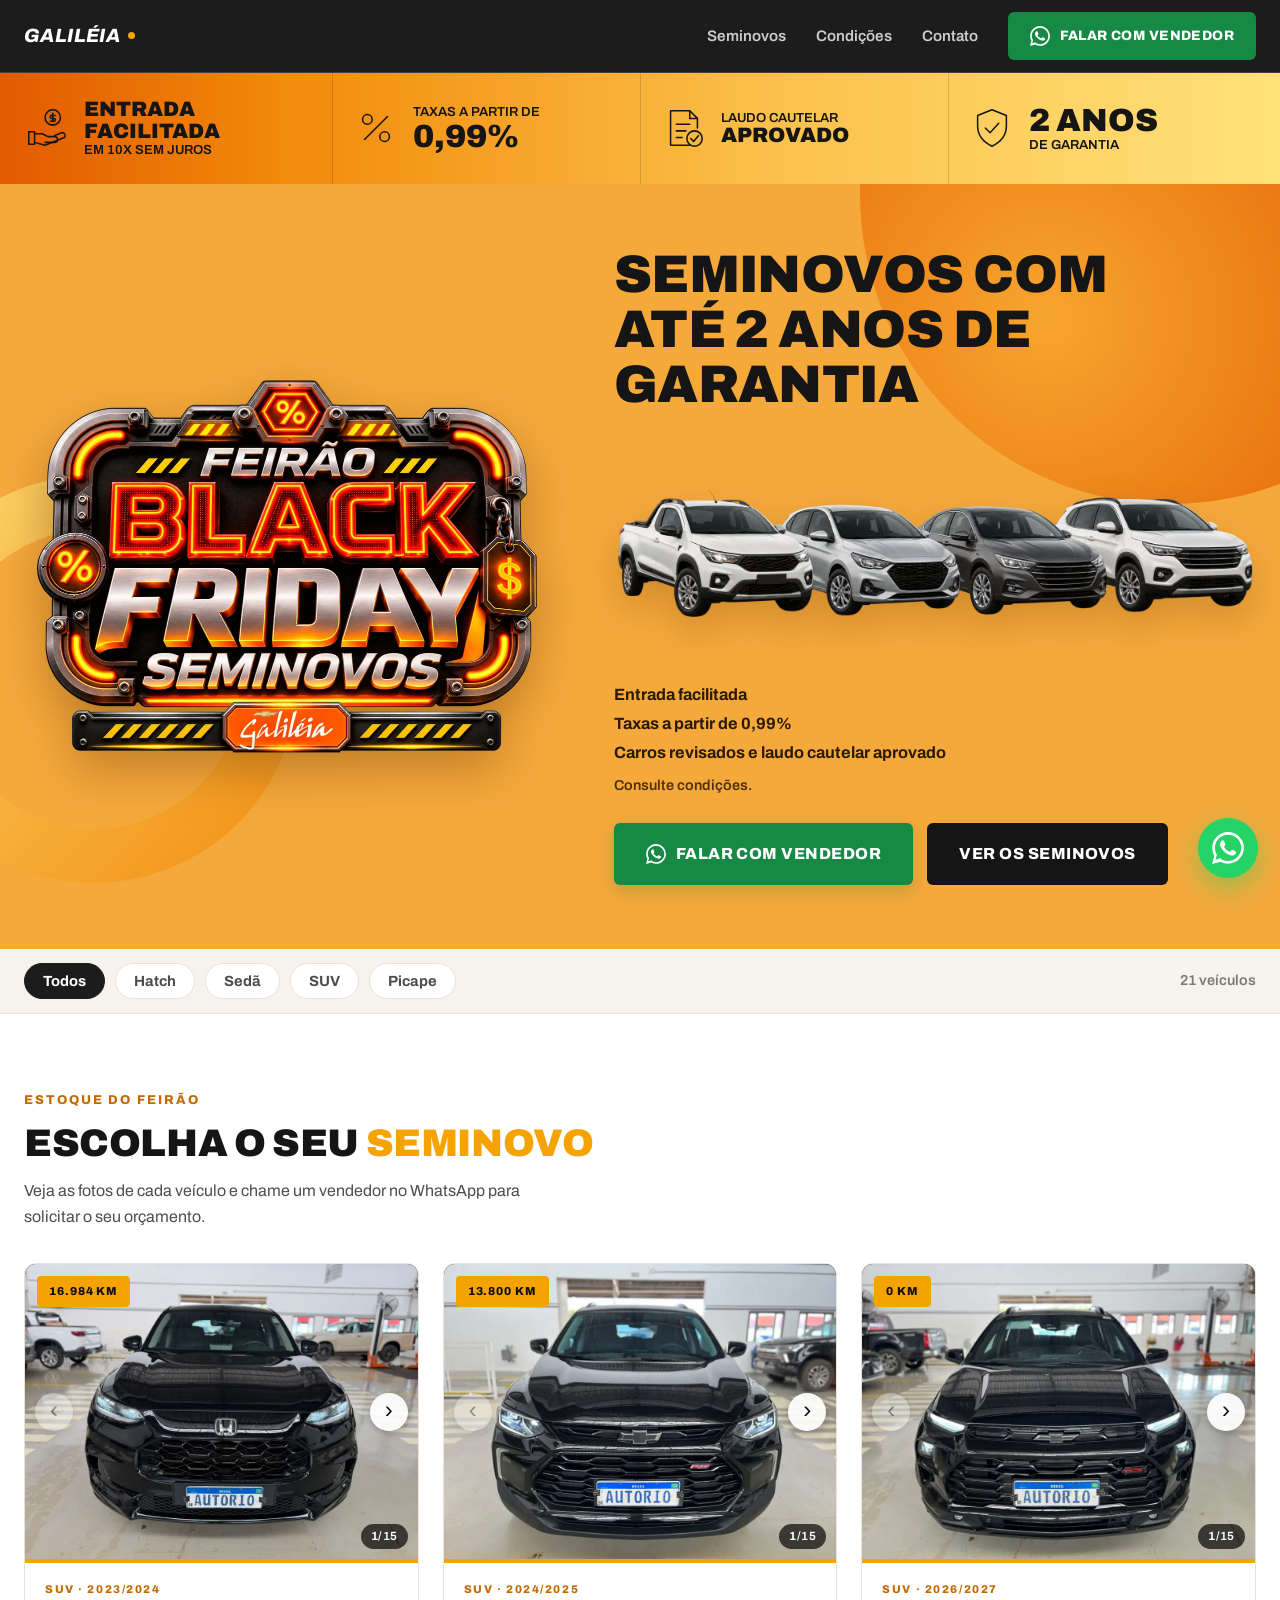
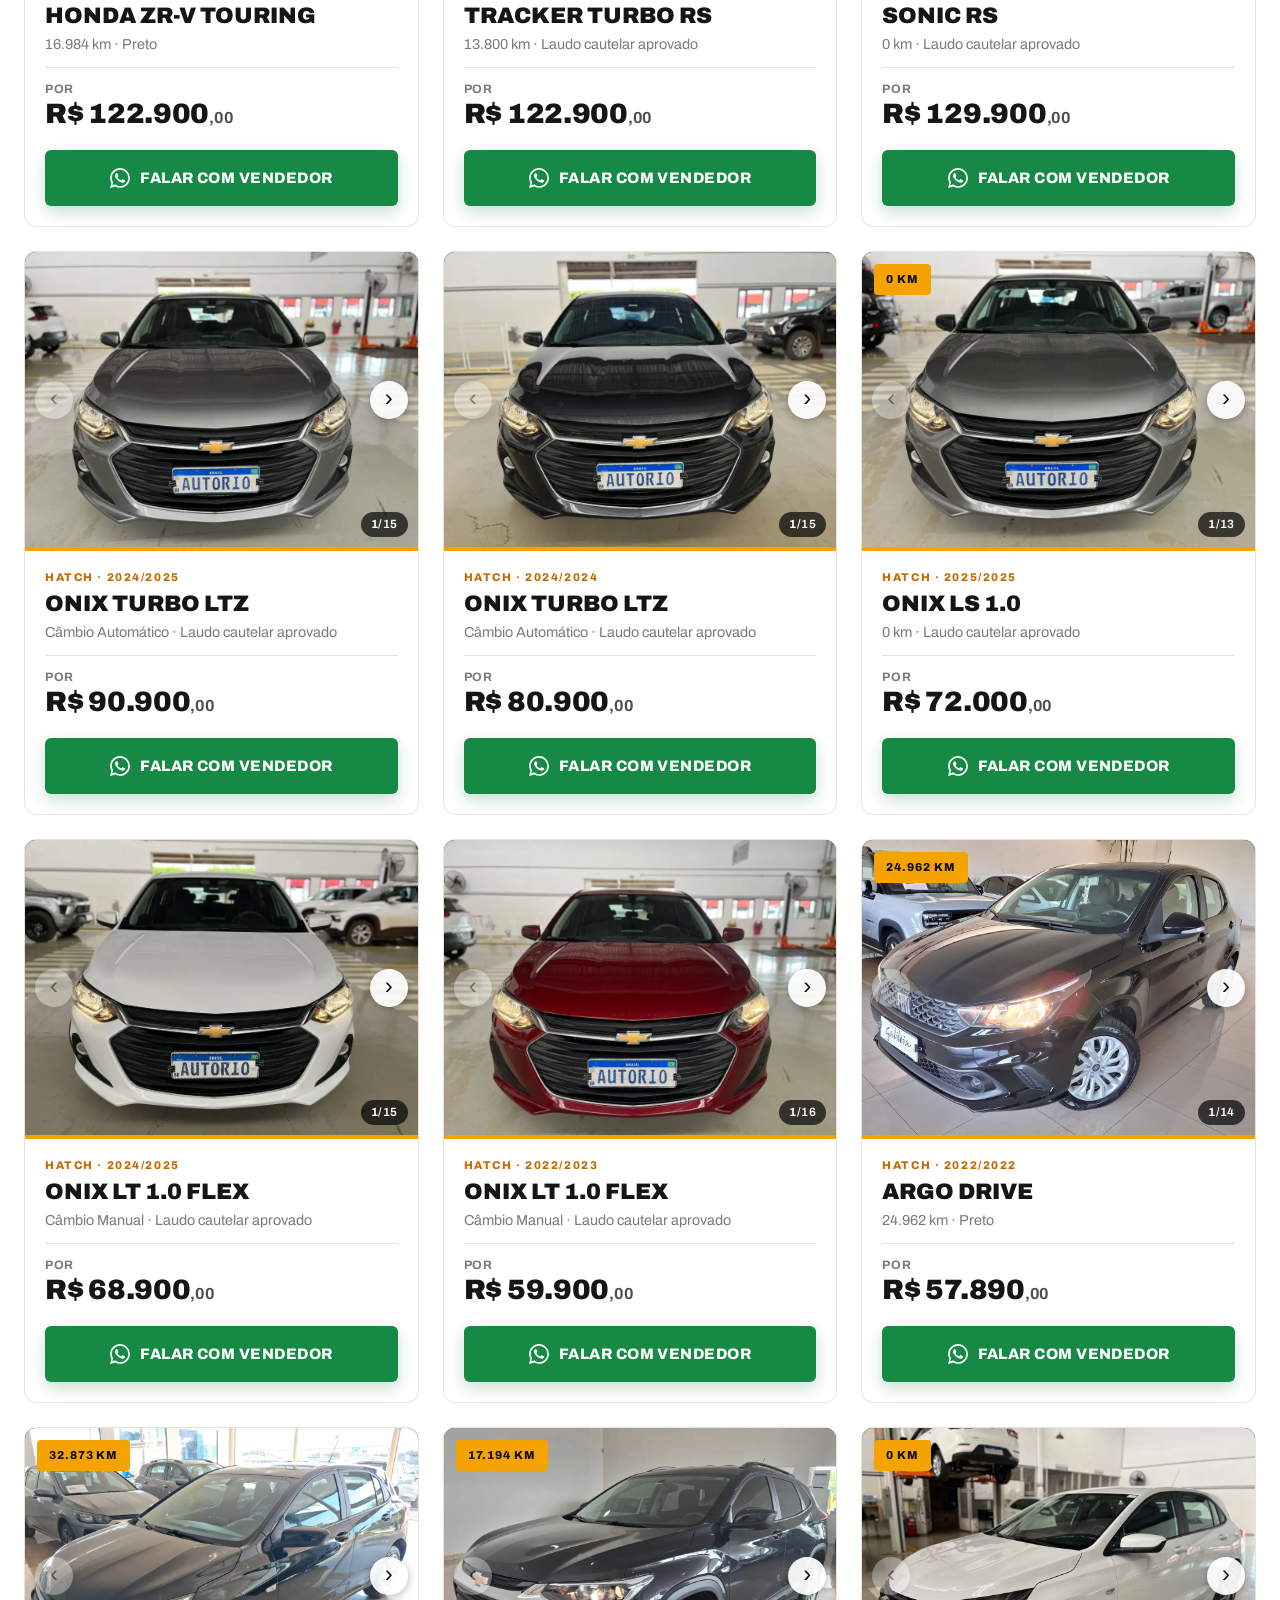
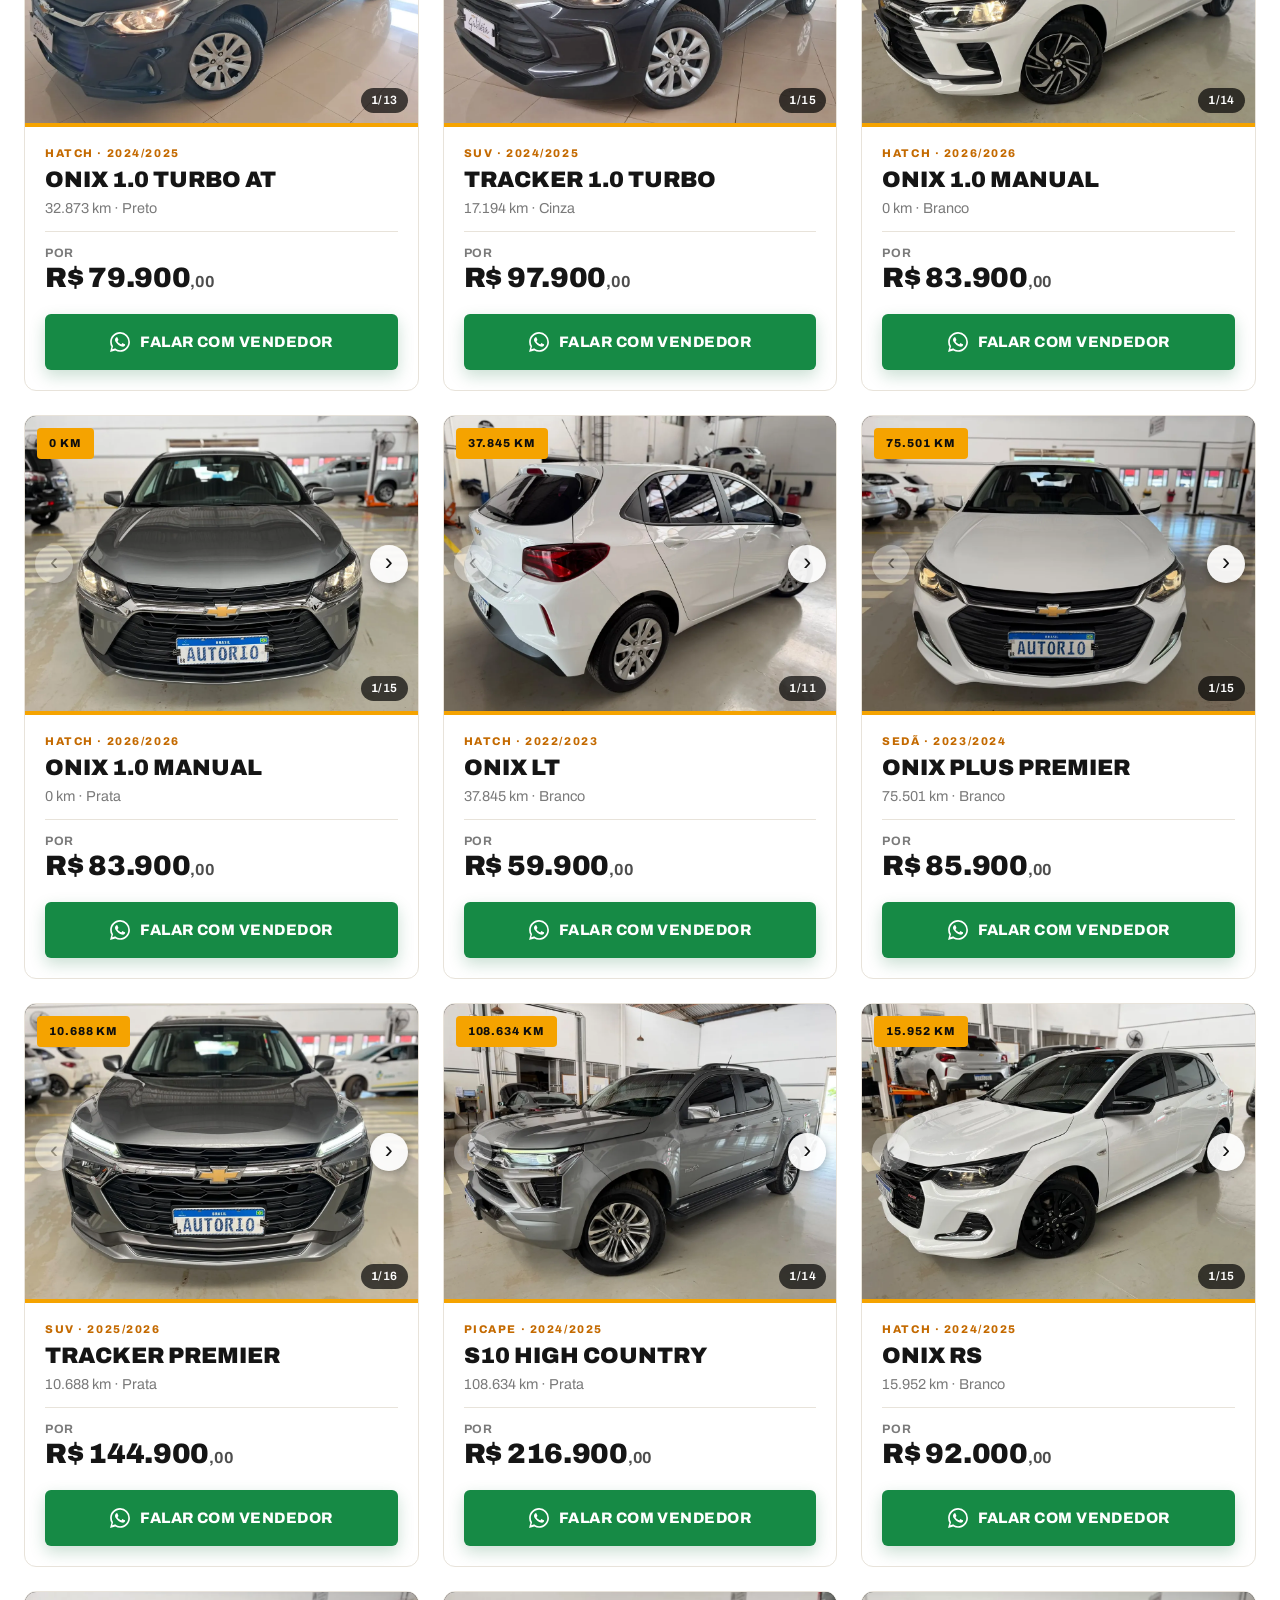
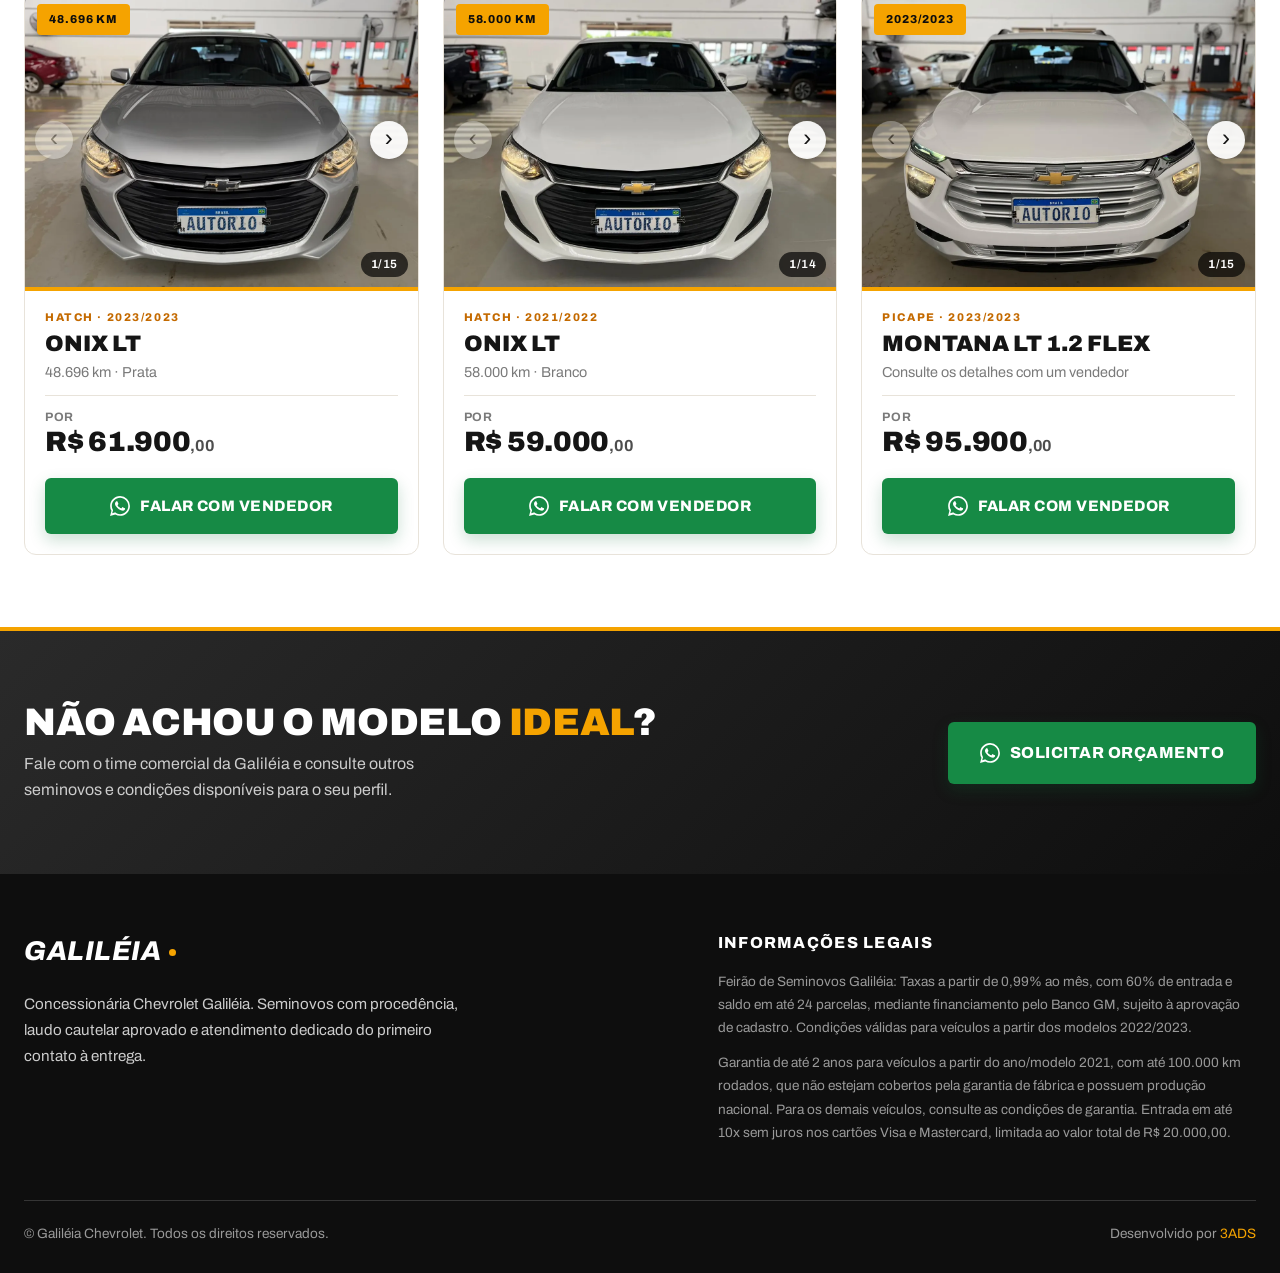
==== commit 436cfdaf: "Troca a logo do hero do Feirão Galiléia pela versão Black Friday Selo Feirão Black Friday Seminovos " ====
--- a/feirao/index.html
+++ b/feirao/index.html
@@ -3,30 +3,42 @@
 <head>
 <meta charset="UTF-8">
 <meta name="viewport" content="width=device-width, initial-scale=1.0">
-<title>Feirão Seminovos — Até 2 anos de garantia | Autorio</title>
-<meta name="description" content="Feirão Seminovos Autorio: seminovos multimarcas com laudo cautelar aprovado, até 2 anos de garantia, entrada facilitada e taxas a partir de 0,99%.">
+<title>Feirão Seminovos — Até 2 anos de garantia | Galiléia</title>
+<meta name="description" content="Feirão Seminovos Galiléia: seminovos multimarcas com laudo cautelar aprovado, até 2 anos de garantia, entrada facilitada e taxas a partir de 0,99%.">
 <meta name="robots" content="index, follow">
-<link rel="canonical" href="https://autorioconcessionaria.com.br/feirao/">
+<link rel="canonical" href="https://ofertas.galileiaconcessionaria.com.br/feirao/">
 <meta name="theme-color" content="#1c1c1c">
-<link rel="icon" type="image/svg+xml" href="/ofertas/images-ofertas/favicon.svg">
-<link rel="apple-touch-icon" href="/ofertas/images-ofertas/favicon.svg">
+<link rel="icon" type="image/svg+xml" href="/images-ofertas/favicon.svg">
+<link rel="apple-touch-icon" href="/images-ofertas/favicon.svg">
 <meta property="og:type" content="website">
 <meta property="og:locale" content="pt_BR">
-<meta property="og:site_name" content="Autorio Chevrolet">
-<meta property="og:title" content="Feirão Seminovos — Até 2 anos de garantia | Autorio">
+<meta property="og:site_name" content="Galiléia Chevrolet">
+<meta property="og:title" content="Feirão Seminovos — Até 2 anos de garantia | Galiléia">
 <meta property="og:description" content="Seminovos multimarcas com laudo cautelar aprovado, até 2 anos de garantia, entrada facilitada e taxas a partir de 0,99%.">
-<meta property="og:url" content="https://autorioconcessionaria.com.br/feirao/">
-<meta property="og:image" content="https://autorioconcessionaria.com.br/feirao/images/hero-multimarcas.webp">
-
-<script src="../assets/js/gtm.js?v=20261015-feirao"></script>
-
+<meta property="og:url" content="https://ofertas.galileiaconcessionaria.com.br/feirao/">
+<meta property="og:image" content="https://ofertas.galileiaconcessionaria.com.br/feirao/images/hero-multimarcas.webp">
+
+<!-- Google Tag Manager -->
+<script>(function(w,d,s,l,i){w[l]=w[l]||[];w[l].push({'gtm.start':new Date().getTime(),event:'gtm.js'});var f=d.getElementsByTagName(s)[0],j=d.createElement(s),dl=l!='dataLayer'?'&l='+l:'';j.async=true;j.src='https://www.googletagmanager.com/gtm.js?id='+i+dl;f.parentNode.insertBefore(j,f);})(window,document,'script','dataLayer','GTM-P22BFJC');</script>
+<script>(function(w,d,s,l,i){w[l]=w[l]||[];w[l].push({'gtm.start':new Date().getTime(),event:'gtm.js'});var f=d.getElementsByTagName(s)[0],j=d.createElement(s),dl=l!='dataLayer'?'&l='+l:'';j.async=true;j.src='https://www.googletagmanager.com/gtm.js?id='+i+dl;f.parentNode.insertBefore(j,f);})(window,document,'script','dataLayer','GTM-NJH35M5');</script>
+<!-- End Google Tag Manager -->
+
+<!-- Microsoft Clarity -->
+<script type="text/javascript">
+  (function(c,l,a,r,i,t,y){
+    c[a]=c[a]||function(){(c[a].q=c[a].q||[]).push(arguments)};
+    t=l.createElement(r);t.async=1;t.src="https://www.clarity.ms/tag/"+i;
+    y=l.getElementsByTagName(r)[0];y.parentNode.insertBefore(t,y);
+  })(window,document,"clarity","script","yn2vg4cooq");
+</script>
+<!-- End Microsoft Clarity -->
 <link rel="preconnect" href="https://fonts.googleapis.com">
 <link rel="preconnect" href="https://fonts.gstatic.com" crossorigin>
 <link href="https://fonts.googleapis.com/css2?family=Archivo:wght@400;500;600;700;800;900&amp;display=swap" rel="stylesheet">
 <link rel="preload" as="image" href="images/hero-multimarcas.webp" type="image/webp">
 
 <style>
-/* ===== Design Tokens — Feirão Seminovos Autorio (laranja + amarelo + grafite, CTA verde WhatsApp) ===== */
+/* ===== Design Tokens — Feirão Seminovos Galiléia (laranja + amarelo + grafite, CTA verde WhatsApp) ===== */
 :root{
   --primary:#1c1c1c;
   --primary-deep:#151515;
@@ -87,6 +99,8 @@
 .header{position:sticky;top:0;z-index:50;background:rgba(14,14,14,.94);backdrop-filter:saturate(140%) blur(10px);border-bottom:1px solid var(--border-dark)}
 .header .container{display:flex;align-items:center;justify-content:space-between;gap:16px;padding-block:12px}
 .brand img{height:38px;width:auto}
+.brand-word{font-family:var(--font-base);font-weight:800;font-style:italic;color:#fff;font-size:1.2rem;letter-spacing:.02em;text-transform:uppercase;display:inline-flex;align-items:center;gap:8px}
+.brand-word::after{content:"";width:7px;height:7px;border-radius:50%;background:var(--accent);flex:none}
 .nav{display:flex;align-items:center;gap:30px}
 .nav a.link{color:var(--on-dark-2);font-size:.95rem;font-weight:600}
 .nav a.link:hover{color:#fff}
@@ -98,7 +112,8 @@
 .hero::before{width:620px;height:620px;right:-200px;top:-300px;background:radial-gradient(circle at 30% 70%,#F7A52E 0%,var(--orange-deep) 75%)}
 .hero::after{width:300px;height:300px;left:-110px;top:38%;border:54px solid transparent;background:linear-gradient(135deg,var(--yellow),var(--orange)) border-box;-webkit-mask:linear-gradient(#000 0 0) padding-box,linear-gradient(#000 0 0);-webkit-mask-composite:xor;mask:linear-gradient(#000 0 0) padding-box exclude,linear-gradient(#000 0 0);opacity:.85}
 .hero .container{position:relative;z-index:1;display:grid;grid-template-columns:minmax(0,.9fr) minmax(0,1.1fr);align-items:center;gap:clamp(24px,5vw,64px);padding-block:clamp(36px,5vw,64px)}
-.hero-logo{width:min(100%,500px);justify-self:center;filter:drop-shadow(0 18px 24px rgba(90,40,0,.35))}
+.hero-logo-frame{width:min(100%,500px);justify-self:center}
+.hero-logo-frame .hero-logo{width:100%;max-width:none;filter:drop-shadow(0 18px 24px rgba(90,40,0,.35))}
 .hero h1{margin-bottom:16px;max-width:16ch}
 .hero-cars{width:100%;max-width:660px;aspect-ratio:8/3;object-fit:contain;margin:4px 0 12px;filter:drop-shadow(0 16px 18px rgba(90,40,0,.22))}
 .hero-offers{display:grid;gap:3px;font-size:1.02rem;font-weight:700;color:#2b1a05}
@@ -168,6 +183,7 @@
 .footer{background:var(--primary-deeper);color:var(--on-dark-2);padding:56px 0 28px}
 .footer-grid{display:grid;grid-template-columns:1.2fr 1fr;gap:48px}
 .footer .brand img{height:50px;margin-bottom:18px}
+.footer .brand-word{font-size:1.7rem;margin-bottom:18px}
 .footer p{font-size:.95rem;line-height:1.7;max-width:50ch}
 .footer .cnpj{margin-top:12px;font-size:.88rem;color:var(--on-dark-3)}
 .footer h4{color:#fff;font-weight:800;font-size:1rem;margin-bottom:14px;text-transform:uppercase;letter-spacing:.08em}
@@ -178,17 +194,6 @@
 /* ===== WhatsApp flutuante ===== */
 .whatsapp-float{position:fixed;right:22px;bottom:22px;z-index:80;width:60px;height:60px;border-radius:50%;background:#25D366;box-shadow:0 10px 28px rgba(37,211,102,.45);display:grid;place-items:center}
 .whatsapp-float svg{width:32px;height:32px;fill:#fff}
-
-/* ===== Preferências de privacidade ===== */
-.consent-panel{position:fixed;z-index:1000;right:1rem;bottom:1rem;left:1rem;display:grid;max-width:760px;margin-inline:auto;gap:1rem;padding:1.1rem;border:1px solid #555;border-radius:12px;background:#151515;color:#fff;box-shadow:0 18px 50px rgba(0,0,0,.45)}
-.consent-panel[hidden],.privacy-preferences[hidden]{display:none}
-.consent-panel strong{font-size:1.15rem}
-.consent-panel p{margin:.3rem 0 0;color:#d0d0d0;font-size:.8rem;line-height:1.45}
-.consent-panel a{color:#fff;text-decoration:underline;text-underline-offset:3px}
-.consent-panel__actions{display:flex;flex-wrap:wrap;align-items:center;gap:.6rem}
-.consent-panel button,.privacy-preferences{min-height:42px;padding:.55rem .9rem;border:1px solid #777;border-radius:7px;background:transparent;color:#fff;font:700 .8rem var(--font-base);cursor:pointer}
-.consent-panel button.is-primary{border-color:var(--accent);background:var(--accent);color:#111}
-.privacy-preferences{position:fixed;z-index:900;bottom:1rem;left:1rem;min-height:38px;background:#151515;box-shadow:0 8px 24px rgba(0,0,0,.35)}
 
 /* ===== Responsivo ===== */
 @media (max-width:1000px){
@@ -200,7 +205,7 @@
 @media (max-width:900px){.nav .link{display:none}}
 @media (max-width:760px){
   .hero .container{grid-template-columns:1fr;text-align:center;padding-top:28px}
-  .hero-logo{width:min(56%,300px)}
+  .hero-logo-frame{width:min(56%,300px)}
   .hero .container{gap:14px}
   .hero h1{font-size:clamp(1.6rem,7vw,2.2rem)}
   .hero p{font-size:1rem}
@@ -229,23 +234,30 @@
   .hero-cta .btn,.cta-band .btn{width:100%}
   .footer-grid{grid-template-columns:1fr;gap:32px}
 }
-@media (min-width:700px){.consent-panel{grid-template-columns:1fr auto;align-items:end}.consent-panel__actions{justify-content:flex-end}}
+@media (max-width:360px){
+  .header .container{gap:8px}
+  .brand-word{font-size:.88rem}
+  .header .btn{padding:9px 10px;font-size:.67rem}
+  .header .btn svg{width:17px;height:17px}
+}
 @media (prefers-reduced-motion:reduce){html{scroll-behavior:auto}.car-card,.btn{transition:none}}
 </style>
 </head>
 <body>
+<!-- Google Tag Manager (noscript) -->
+<noscript><iframe src="https://www.googletagmanager.com/ns.html?id=GTM-P22BFJC" height="0" width="0" style="display:none;visibility:hidden"></iframe></noscript>
+<noscript><iframe src="https://www.googletagmanager.com/ns.html?id=GTM-NJH35M5" height="0" width="0" style="display:none;visibility:hidden"></iframe></noscript>
+<!-- End Google Tag Manager (noscript) -->
 
 <!-- ===== HEADER ===== -->
 <header class="header">
   <div class="container">
-    <a class="brand" href="#" aria-label="Autorio">
-      <img src="images/logo-autorio.png" alt="Autorio Chevrolet" width="628" height="506">
-    </a>
+    <a class="brand" href="#" aria-label="Galiléia"><span class="brand-word">Galiléia</span></a>
     <nav class="nav" aria-label="Navegação principal">
       <a class="link" href="#catalogo">Seminovos</a>
       <a class="link" href="#condicoes">Condições</a>
       <a class="link" href="#contato">Contato</a>
-      <a class="btn btn-primary" href="https://tintim.link/whatsapp/da0e8764-2846-4dcc-a7d2-c2a6366cd91c/b88e49ea-9191-4a31-8c49-b676442bb331" target="_blank" rel="noopener"><svg viewBox="0 0 24 24" aria-hidden="true"><path d="M.057 24l1.687-6.163a11.867 11.867 0 0 1-1.587-5.946C.16 5.335 5.495 0 12.05 0a11.82 11.82 0 0 1 8.413 3.488 11.82 11.82 0 0 1 3.48 8.414c-.003 6.557-5.338 11.892-11.893 11.892a11.9 11.9 0 0 1-5.688-1.448L.057 24zm6.597-3.807c1.676.995 3.276 1.591 5.392 1.592 5.448 0 9.886-4.434 9.889-9.885.002-5.462-4.415-9.89-9.881-9.892-5.452 0-9.887 4.434-9.889 9.884a9.86 9.86 0 0 0 1.51 5.26l-.999 3.648 3.978-1.207zm11.387-5.464c-.074-.124-.272-.198-.57-.347-.297-.149-1.758-.868-2.031-.967-.272-.099-.47-.149-.669.149-.198.297-.768.967-.941 1.165-.173.198-.347.223-.644.074-.297-.149-1.255-.462-2.39-1.475-.883-.788-1.48-1.761-1.653-2.059-.173-.297-.018-.458.13-.606.134-.133.297-.347.446-.521.151-.172.2-.296.3-.495.099-.198.05-.372-.025-.521-.075-.148-.669-1.611-.916-2.206-.242-.579-.487-.501-.669-.51l-.57-.01c-.198 0-.52.074-.792.372s-1.04 1.016-1.04 2.479 1.065 2.876 1.213 3.074c.149.198 2.095 3.2 5.076 4.487.709.306 1.263.489 1.694.626.712.226 1.36.194 1.872.118.571-.085 1.758-.719 2.006-1.413.248-.695.248-1.29.173-1.414z"/></svg>Falar com vendedor</a>
+      <a class="btn btn-primary" href="https://tintim.link/whatsapp/da0e8764-2846-4dcc-a7d2-c2a6366cd91c/4d6bd350-e1dd-4b16-b183-628323c2634e" target="_blank" rel="noopener"><svg viewBox="0 0 24 24" aria-hidden="true"><path d="M.057 24l1.687-6.163a11.867 11.867 0 0 1-1.587-5.946C.16 5.335 5.495 0 12.05 0a11.82 11.82 0 0 1 8.413 3.488 11.82 11.82 0 0 1 3.48 8.414c-.003 6.557-5.338 11.892-11.893 11.892a11.9 11.9 0 0 1-5.688-1.448L.057 24zm6.597-3.807c1.676.995 3.276 1.591 5.392 1.592 5.448 0 9.886-4.434 9.889-9.885.002-5.462-4.415-9.89-9.881-9.892-5.452 0-9.887 4.434-9.889 9.884a9.86 9.86 0 0 0 1.51 5.26l-.999 3.648 3.978-1.207zm11.387-5.464c-.074-.124-.272-.198-.57-.347-.297-.149-1.758-.868-2.031-.967-.272-.099-.47-.149-.669.149-.198.297-.768.967-.941 1.165-.173.198-.347.223-.644.074-.297-.149-1.255-.462-2.39-1.475-.883-.788-1.48-1.761-1.653-2.059-.173-.297-.018-.458.13-.606.134-.133.297-.347.446-.521.151-.172.2-.296.3-.495.099-.198.05-.372-.025-.521-.075-.148-.669-1.611-.916-2.206-.242-.579-.487-.501-.669-.51l-.57-.01c-.198 0-.52.074-.792.372s-1.04 1.016-1.04 2.479 1.065 2.876 1.213 3.074c.149.198 2.095 3.2 5.076 4.487.709.306 1.263.489 1.694.626.712.226 1.36.194 1.872.118.571-.085 1.758-.719 2.006-1.413.248-.695.248-1.29.173-1.414z"/></svg>Falar com vendedor</a>
     </nav>
   </div>
 </header>
@@ -277,7 +289,7 @@
 <!-- ===== HERO ===== -->
 <section class="hero">
   <div class="container">
-    <img class="hero-logo" src="images/logo-black-seminovos-autorio.webp" alt="Feirão Black Friday Seminovos Autorio" width="1000" height="745">
+    <div class="hero-logo-frame"><img class="hero-logo" src="images/logo-black-seminovos-galileia.webp" alt="Feirão Black Friday Seminovos Galiléia" width="1000" height="745"></div>
     <div>
       <h1>Seminovos com até 2 anos de garantia</h1>
       <img class="hero-cars" src="images/hero-multimarcas.webp" alt="Quatro veículos seminovos multimarcas lado a lado" width="1600" height="600" fetchpriority="high" decoding="async">
@@ -288,7 +300,7 @@
       </ul>
       <p class="hero-note">Consulte condições.</p>
       <div class="hero-cta">
-        <a class="btn btn-primary" href="https://tintim.link/whatsapp/da0e8764-2846-4dcc-a7d2-c2a6366cd91c/b88e49ea-9191-4a31-8c49-b676442bb331" target="_blank" rel="noopener"><svg viewBox="0 0 24 24" aria-hidden="true"><path d="M.057 24l1.687-6.163a11.867 11.867 0 0 1-1.587-5.946C.16 5.335 5.495 0 12.05 0a11.82 11.82 0 0 1 8.413 3.488 11.82 11.82 0 0 1 3.48 8.414c-.003 6.557-5.338 11.892-11.893 11.892a11.9 11.9 0 0 1-5.688-1.448L.057 24zm6.597-3.807c1.676.995 3.276 1.591 5.392 1.592 5.448 0 9.886-4.434 9.889-9.885.002-5.462-4.415-9.89-9.881-9.892-5.452 0-9.887 4.434-9.889 9.884a9.86 9.86 0 0 0 1.51 5.26l-.999 3.648 3.978-1.207zm11.387-5.464c-.074-.124-.272-.198-.57-.347-.297-.149-1.758-.868-2.031-.967-.272-.099-.47-.149-.669.149-.198.297-.768.967-.941 1.165-.173.198-.347.223-.644.074-.297-.149-1.255-.462-2.39-1.475-.883-.788-1.48-1.761-1.653-2.059-.173-.297-.018-.458.13-.606.134-.133.297-.347.446-.521.151-.172.2-.296.3-.495.099-.198.05-.372-.025-.521-.075-.148-.669-1.611-.916-2.206-.242-.579-.487-.501-.669-.51l-.57-.01c-.198 0-.52.074-.792.372s-1.04 1.016-1.04 2.479 1.065 2.876 1.213 3.074c.149.198 2.095 3.2 5.076 4.487.709.306 1.263.489 1.694.626.712.226 1.36.194 1.872.118.571-.085 1.758-.719 2.006-1.413.248-.695.248-1.29.173-1.414z"/></svg>Falar com vendedor</a>
+        <a class="btn btn-primary" href="https://tintim.link/whatsapp/da0e8764-2846-4dcc-a7d2-c2a6366cd91c/4d6bd350-e1dd-4b16-b183-628323c2634e" target="_blank" rel="noopener"><svg viewBox="0 0 24 24" aria-hidden="true"><path d="M.057 24l1.687-6.163a11.867 11.867 0 0 1-1.587-5.946C.16 5.335 5.495 0 12.05 0a11.82 11.82 0 0 1 8.413 3.488 11.82 11.82 0 0 1 3.48 8.414c-.003 6.557-5.338 11.892-11.893 11.892a11.9 11.9 0 0 1-5.688-1.448L.057 24zm6.597-3.807c1.676.995 3.276 1.591 5.392 1.592 5.448 0 9.886-4.434 9.889-9.885.002-5.462-4.415-9.89-9.881-9.892-5.452 0-9.887 4.434-9.889 9.884a9.86 9.86 0 0 0 1.51 5.26l-.999 3.648 3.978-1.207zm11.387-5.464c-.074-.124-.272-.198-.57-.347-.297-.149-1.758-.868-2.031-.967-.272-.099-.47-.149-.669.149-.198.297-.768.967-.941 1.165-.173.198-.347.223-.644.074-.297-.149-1.255-.462-2.39-1.475-.883-.788-1.48-1.761-1.653-2.059-.173-.297-.018-.458.13-.606.134-.133.297-.347.446-.521.151-.172.2-.296.3-.495.099-.198.05-.372-.025-.521-.075-.148-.669-1.611-.916-2.206-.242-.579-.487-.501-.669-.51l-.57-.01c-.198 0-.52.074-.792.372s-1.04 1.016-1.04 2.479 1.065 2.876 1.213 3.074c.149.198 2.095 3.2 5.076 4.487.709.306 1.263.489 1.694.626.712.226 1.36.194 1.872.118.571-.085 1.758-.719 2.006-1.413.248-.695.248-1.29.173-1.414z"/></svg>Falar com vendedor</a>
         <a class="btn btn-dark" href="#catalogo">Ver os seminovos</a>
       </div>
     </div>
@@ -350,7 +362,7 @@
           <h3 class="car-name">Honda ZR-V Touring</h3>
           <p class="car-spec">16.984 km · Preto</p>
           <div class="car-price"><small>Por</small><strong>R$ 122.900<span>,00</span></strong></div>
-          <a class="btn btn-primary car-cta" href="https://tintim.link/whatsapp/da0e8764-2846-4dcc-a7d2-c2a6366cd91c/b88e49ea-9191-4a31-8c49-b676442bb331" target="_blank" rel="noopener"><svg viewBox="0 0 24 24" aria-hidden="true"><path d="M.057 24l1.687-6.163a11.867 11.867 0 0 1-1.587-5.946C.16 5.335 5.495 0 12.05 0a11.82 11.82 0 0 1 8.413 3.488 11.82 11.82 0 0 1 3.48 8.414c-.003 6.557-5.338 11.892-11.893 11.892a11.9 11.9 0 0 1-5.688-1.448L.057 24zm6.597-3.807c1.676.995 3.276 1.591 5.392 1.592 5.448 0 9.886-4.434 9.889-9.885.002-5.462-4.415-9.89-9.881-9.892-5.452 0-9.887 4.434-9.889 9.884a9.86 9.86 0 0 0 1.51 5.26l-.999 3.648 3.978-1.207zm11.387-5.464c-.074-.124-.272-.198-.57-.347-.297-.149-1.758-.868-2.031-.967-.272-.099-.47-.149-.669.149-.198.297-.768.967-.941 1.165-.173.198-.347.223-.644.074-.297-.149-1.255-.462-2.39-1.475-.883-.788-1.48-1.761-1.653-2.059-.173-.297-.018-.458.13-.606.134-.133.297-.347.446-.521.151-.172.2-.296.3-.495.099-.198.05-.372-.025-.521-.075-.148-.669-1.611-.916-2.206-.242-.579-.487-.501-.669-.51l-.57-.01c-.198 0-.52.074-.792.372s-1.04 1.016-1.04 2.479 1.065 2.876 1.213 3.074c.149.198 2.095 3.2 5.076 4.487.709.306 1.263.489 1.694.626.712.226 1.36.194 1.872.118.571-.085 1.758-.719 2.006-1.413.248-.695.248-1.29.173-1.414z"/></svg>Falar com vendedor</a>
+          <a class="btn btn-primary car-cta" href="https://tintim.link/whatsapp/da0e8764-2846-4dcc-a7d2-c2a6366cd91c/4d6bd350-e1dd-4b16-b183-628323c2634e" target="_blank" rel="noopener"><svg viewBox="0 0 24 24" aria-hidden="true"><path d="M.057 24l1.687-6.163a11.867 11.867 0 0 1-1.587-5.946C.16 5.335 5.495 0 12.05 0a11.82 11.82 0 0 1 8.413 3.488 11.82 11.82 0 0 1 3.48 8.414c-.003 6.557-5.338 11.892-11.893 11.892a11.9 11.9 0 0 1-5.688-1.448L.057 24zm6.597-3.807c1.676.995 3.276 1.591 5.392 1.592 5.448 0 9.886-4.434 9.889-9.885.002-5.462-4.415-9.89-9.881-9.892-5.452 0-9.887 4.434-9.889 9.884a9.86 9.86 0 0 0 1.51 5.26l-.999 3.648 3.978-1.207zm11.387-5.464c-.074-.124-.272-.198-.57-.347-.297-.149-1.758-.868-2.031-.967-.272-.099-.47-.149-.669.149-.198.297-.768.967-.941 1.165-.173.198-.347.223-.644.074-.297-.149-1.255-.462-2.39-1.475-.883-.788-1.48-1.761-1.653-2.059-.173-.297-.018-.458.13-.606.134-.133.297-.347.446-.521.151-.172.2-.296.3-.495.099-.198.05-.372-.025-.521-.075-.148-.669-1.611-.916-2.206-.242-.579-.487-.501-.669-.51l-.57-.01c-.198 0-.52.074-.792.372s-1.04 1.016-1.04 2.479 1.065 2.876 1.213 3.074c.149.198 2.095 3.2 5.076 4.487.709.306 1.263.489 1.694.626.712.226 1.36.194 1.872.118.571-.085 1.758-.719 2.006-1.413.248-.695.248-1.29.173-1.414z"/></svg>Falar com vendedor</a>
         </div>
       </article>
 
@@ -384,7 +396,7 @@
           <h3 class="car-name">Tracker Turbo RS</h3>
           <p class="car-spec">13.800 km · Laudo cautelar aprovado</p>
           <div class="car-price"><small>Por</small><strong>R$ 122.900<span>,00</span></strong></div>
-          <a class="btn btn-primary car-cta" href="https://tintim.link/whatsapp/da0e8764-2846-4dcc-a7d2-c2a6366cd91c/b88e49ea-9191-4a31-8c49-b676442bb331" target="_blank" rel="noopener"><svg viewBox="0 0 24 24" aria-hidden="true"><path d="M.057 24l1.687-6.163a11.867 11.867 0 0 1-1.587-5.946C.16 5.335 5.495 0 12.05 0a11.82 11.82 0 0 1 8.413 3.488 11.82 11.82 0 0 1 3.48 8.414c-.003 6.557-5.338 11.892-11.893 11.892a11.9 11.9 0 0 1-5.688-1.448L.057 24zm6.597-3.807c1.676.995 3.276 1.591 5.392 1.592 5.448 0 9.886-4.434 9.889-9.885.002-5.462-4.415-9.89-9.881-9.892-5.452 0-9.887 4.434-9.889 9.884a9.86 9.86 0 0 0 1.51 5.26l-.999 3.648 3.978-1.207zm11.387-5.464c-.074-.124-.272-.198-.57-.347-.297-.149-1.758-.868-2.031-.967-.272-.099-.47-.149-.669.149-.198.297-.768.967-.941 1.165-.173.198-.347.223-.644.074-.297-.149-1.255-.462-2.39-1.475-.883-.788-1.48-1.761-1.653-2.059-.173-.297-.018-.458.13-.606.134-.133.297-.347.446-.521.151-.172.2-.296.3-.495.099-.198.05-.372-.025-.521-.075-.148-.669-1.611-.916-2.206-.242-.579-.487-.501-.669-.51l-.57-.01c-.198 0-.52.074-.792.372s-1.04 1.016-1.04 2.479 1.065 2.876 1.213 3.074c.149.198 2.095 3.2 5.076 4.487.709.306 1.263.489 1.694.626.712.226 1.36.194 1.872.118.571-.085 1.758-.719 2.006-1.413.248-.695.248-1.29.173-1.414z"/></svg>Falar com vendedor</a>
+          <a class="btn btn-primary car-cta" href="https://tintim.link/whatsapp/da0e8764-2846-4dcc-a7d2-c2a6366cd91c/4d6bd350-e1dd-4b16-b183-628323c2634e" target="_blank" rel="noopener"><svg viewBox="0 0 24 24" aria-hidden="true"><path d="M.057 24l1.687-6.163a11.867 11.867 0 0 1-1.587-5.946C.16 5.335 5.495 0 12.05 0a11.82 11.82 0 0 1 8.413 3.488 11.82 11.82 0 0 1 3.48 8.414c-.003 6.557-5.338 11.892-11.893 11.892a11.9 11.9 0 0 1-5.688-1.448L.057 24zm6.597-3.807c1.676.995 3.276 1.591 5.392 1.592 5.448 0 9.886-4.434 9.889-9.885.002-5.462-4.415-9.89-9.881-9.892-5.452 0-9.887 4.434-9.889 9.884a9.86 9.86 0 0 0 1.51 5.26l-.999 3.648 3.978-1.207zm11.387-5.464c-.074-.124-.272-.198-.57-.347-.297-.149-1.758-.868-2.031-.967-.272-.099-.47-.149-.669.149-.198.297-.768.967-.941 1.165-.173.198-.347.223-.644.074-.297-.149-1.255-.462-2.39-1.475-.883-.788-1.48-1.761-1.653-2.059-.173-.297-.018-.458.13-.606.134-.133.297-.347.446-.521.151-.172.2-.296.3-.495.099-.198.05-.372-.025-.521-.075-.148-.669-1.611-.916-2.206-.242-.579-.487-.501-.669-.51l-.57-.01c-.198 0-.52.074-.792.372s-1.04 1.016-1.04 2.479 1.065 2.876 1.213 3.074c.149.198 2.095 3.2 5.076 4.487.709.306 1.263.489 1.694.626.712.226 1.36.194 1.872.118.571-.085 1.758-.719 2.006-1.413.248-.695.248-1.29.173-1.414z"/></svg>Falar com vendedor</a>
         </div>
       </article>
 
@@ -419,7 +431,7 @@
           <h3 class="car-name">Sonic RS</h3>
           <p class="car-spec">0 km · Laudo cautelar aprovado</p>
           <div class="car-price"><small>Por</small><strong>R$ 129.900<span>,00</span></strong></div>
-          <a class="btn btn-primary car-cta" href="https://tintim.link/whatsapp/da0e8764-2846-4dcc-a7d2-c2a6366cd91c/b88e49ea-9191-4a31-8c49-b676442bb331" target="_blank" rel="noopener"><svg viewBox="0 0 24 24" aria-hidden="true"><path d="M.057 24l1.687-6.163a11.867 11.867 0 0 1-1.587-5.946C.16 5.335 5.495 0 12.05 0a11.82 11.82 0 0 1 8.413 3.488 11.82 11.82 0 0 1 3.48 8.414c-.003 6.557-5.338 11.892-11.893 11.892a11.9 11.9 0 0 1-5.688-1.448L.057 24zm6.597-3.807c1.676.995 3.276 1.591 5.392 1.592 5.448 0 9.886-4.434 9.889-9.885.002-5.462-4.415-9.89-9.881-9.892-5.452 0-9.887 4.434-9.889 9.884a9.86 9.86 0 0 0 1.51 5.26l-.999 3.648 3.978-1.207zm11.387-5.464c-.074-.124-.272-.198-.57-.347-.297-.149-1.758-.868-2.031-.967-.272-.099-.47-.149-.669.149-.198.297-.768.967-.941 1.165-.173.198-.347.223-.644.074-.297-.149-1.255-.462-2.39-1.475-.883-.788-1.48-1.761-1.653-2.059-.173-.297-.018-.458.13-.606.134-.133.297-.347.446-.521.151-.172.2-.296.3-.495.099-.198.05-.372-.025-.521-.075-.148-.669-1.611-.916-2.206-.242-.579-.487-.501-.669-.51l-.57-.01c-.198 0-.52.074-.792.372s-1.04 1.016-1.04 2.479 1.065 2.876 1.213 3.074c.149.198 2.095 3.2 5.076 4.487.709.306 1.263.489 1.694.626.712.226 1.36.194 1.872.118.571-.085 1.758-.719 2.006-1.413.248-.695.248-1.29.173-1.414z"/></svg>Falar com vendedor</a>
+          <a class="btn btn-primary car-cta" href="https://tintim.link/whatsapp/da0e8764-2846-4dcc-a7d2-c2a6366cd91c/4d6bd350-e1dd-4b16-b183-628323c2634e" target="_blank" rel="noopener"><svg viewBox="0 0 24 24" aria-hidden="true"><path d="M.057 24l1.687-6.163a11.867 11.867 0 0 1-1.587-5.946C.16 5.335 5.495 0 12.05 0a11.82 11.82 0 0 1 8.413 3.488 11.82 11.82 0 0 1 3.48 8.414c-.003 6.557-5.338 11.892-11.893 11.892a11.9 11.9 0 0 1-5.688-1.448L.057 24zm6.597-3.807c1.676.995 3.276 1.591 5.392 1.592 5.448 0 9.886-4.434 9.889-9.885.002-5.462-4.415-9.89-9.881-9.892-5.452 0-9.887 4.434-9.889 9.884a9.86 9.86 0 0 0 1.51 5.26l-.999 3.648 3.978-1.207zm11.387-5.464c-.074-.124-.272-.198-.57-.347-.297-.149-1.758-.868-2.031-.967-.272-.099-.47-.149-.669.149-.198.297-.768.967-.941 1.165-.173.198-.347.223-.644.074-.297-.149-1.255-.462-2.39-1.475-.883-.788-1.48-1.761-1.653-2.059-.173-.297-.018-.458.13-.606.134-.133.297-.347.446-.521.151-.172.2-.296.3-.495.099-.198.05-.372-.025-.521-.075-.148-.669-1.611-.916-2.206-.242-.579-.487-.501-.669-.51l-.57-.01c-.198 0-.52.074-.792.372s-1.04 1.016-1.04 2.479 1.065 2.876 1.213 3.074c.149.198 2.095 3.2 5.076 4.487.709.306 1.263.489 1.694.626.712.226 1.36.194 1.872.118.571-.085 1.758-.719 2.006-1.413.248-.695.248-1.29.173-1.414z"/></svg>Falar com vendedor</a>
         </div>
       </article>
 
@@ -453,7 +465,7 @@
           <h3 class="car-name">Onix Turbo LTZ</h3>
           <p class="car-spec">Câmbio Automático · Laudo cautelar aprovado</p>
           <div class="car-price"><small>Por</small><strong>R$ 90.900<span>,00</span></strong></div>
-          <a class="btn btn-primary car-cta" href="https://tintim.link/whatsapp/da0e8764-2846-4dcc-a7d2-c2a6366cd91c/b88e49ea-9191-4a31-8c49-b676442bb331" target="_blank" rel="noopener"><svg viewBox="0 0 24 24" aria-hidden="true"><path d="M.057 24l1.687-6.163a11.867 11.867 0 0 1-1.587-5.946C.16 5.335 5.495 0 12.05 0a11.82 11.82 0 0 1 8.413 3.488 11.82 11.82 0 0 1 3.48 8.414c-.003 6.557-5.338 11.892-11.893 11.892a11.9 11.9 0 0 1-5.688-1.448L.057 24zm6.597-3.807c1.676.995 3.276 1.591 5.392 1.592 5.448 0 9.886-4.434 9.889-9.885.002-5.462-4.415-9.89-9.881-9.892-5.452 0-9.887 4.434-9.889 9.884a9.86 9.86 0 0 0 1.51 5.26l-.999 3.648 3.978-1.207zm11.387-5.464c-.074-.124-.272-.198-.57-.347-.297-.149-1.758-.868-2.031-.967-.272-.099-.47-.149-.669.149-.198.297-.768.967-.941 1.165-.173.198-.347.223-.644.074-.297-.149-1.255-.462-2.39-1.475-.883-.788-1.48-1.761-1.653-2.059-.173-.297-.018-.458.13-.606.134-.133.297-.347.446-.521.151-.172.2-.296.3-.495.099-.198.05-.372-.025-.521-.075-.148-.669-1.611-.916-2.206-.242-.579-.487-.501-.669-.51l-.57-.01c-.198 0-.52.074-.792.372s-1.04 1.016-1.04 2.479 1.065 2.876 1.213 3.074c.149.198 2.095 3.2 5.076 4.487.709.306 1.263.489 1.694.626.712.226 1.36.194 1.872.118.571-.085 1.758-.719 2.006-1.413.248-.695.248-1.29.173-1.414z"/></svg>Falar com vendedor</a>
+          <a class="btn btn-primary car-cta" href="https://tintim.link/whatsapp/da0e8764-2846-4dcc-a7d2-c2a6366cd91c/4d6bd350-e1dd-4b16-b183-628323c2634e" target="_blank" rel="noopener"><svg viewBox="0 0 24 24" aria-hidden="true"><path d="M.057 24l1.687-6.163a11.867 11.867 0 0 1-1.587-5.946C.16 5.335 5.495 0 12.05 0a11.82 11.82 0 0 1 8.413 3.488 11.82 11.82 0 0 1 3.48 8.414c-.003 6.557-5.338 11.892-11.893 11.892a11.9 11.9 0 0 1-5.688-1.448L.057 24zm6.597-3.807c1.676.995 3.276 1.591 5.392 1.592 5.448 0 9.886-4.434 9.889-9.885.002-5.462-4.415-9.89-9.881-9.892-5.452 0-9.887 4.434-9.889 9.884a9.86 9.86 0 0 0 1.51 5.26l-.999 3.648 3.978-1.207zm11.387-5.464c-.074-.124-.272-.198-.57-.347-.297-.149-1.758-.868-2.031-.967-.272-.099-.47-.149-.669.149-.198.297-.768.967-.941 1.165-.173.198-.347.223-.644.074-.297-.149-1.255-.462-2.39-1.475-.883-.788-1.48-1.761-1.653-2.059-.173-.297-.018-.458.13-.606.134-.133.297-.347.446-.521.151-.172.2-.296.3-.495.099-.198.05-.372-.025-.521-.075-.148-.669-1.611-.916-2.206-.242-.579-.487-.501-.669-.51l-.57-.01c-.198 0-.52.074-.792.372s-1.04 1.016-1.04 2.479 1.065 2.876 1.213 3.074c.149.198 2.095 3.2 5.076 4.487.709.306 1.263.489 1.694.626.712.226 1.36.194 1.872.118.571-.085 1.758-.719 2.006-1.413.248-.695.248-1.29.173-1.414z"/></svg>Falar com vendedor</a>
         </div>
       </article>
 
@@ -487,7 +499,7 @@
           <h3 class="car-name">Onix Turbo LTZ</h3>
           <p class="car-spec">Câmbio Automático · Laudo cautelar aprovado</p>
           <div class="car-price"><small>Por</small><strong>R$ 80.900<span>,00</span></strong></div>
-          <a class="btn btn-primary car-cta" href="https://tintim.link/whatsapp/da0e8764-2846-4dcc-a7d2-c2a6366cd91c/b88e49ea-9191-4a31-8c49-b676442bb331" target="_blank" rel="noopener"><svg viewBox="0 0 24 24" aria-hidden="true"><path d="M.057 24l1.687-6.163a11.867 11.867 0 0 1-1.587-5.946C.16 5.335 5.495 0 12.05 0a11.82 11.82 0 0 1 8.413 3.488 11.82 11.82 0 0 1 3.48 8.414c-.003 6.557-5.338 11.892-11.893 11.892a11.9 11.9 0 0 1-5.688-1.448L.057 24zm6.597-3.807c1.676.995 3.276 1.591 5.392 1.592 5.448 0 9.886-4.434 9.889-9.885.002-5.462-4.415-9.89-9.881-9.892-5.452 0-9.887 4.434-9.889 9.884a9.86 9.86 0 0 0 1.51 5.26l-.999 3.648 3.978-1.207zm11.387-5.464c-.074-.124-.272-.198-.57-.347-.297-.149-1.758-.868-2.031-.967-.272-.099-.47-.149-.669.149-.198.297-.768.967-.941 1.165-.173.198-.347.223-.644.074-.297-.149-1.255-.462-2.39-1.475-.883-.788-1.48-1.761-1.653-2.059-.173-.297-.018-.458.13-.606.134-.133.297-.347.446-.521.151-.172.2-.296.3-.495.099-.198.05-.372-.025-.521-.075-.148-.669-1.611-.916-2.206-.242-.579-.487-.501-.669-.51l-.57-.01c-.198 0-.52.074-.792.372s-1.04 1.016-1.04 2.479 1.065 2.876 1.213 3.074c.149.198 2.095 3.2 5.076 4.487.709.306 1.263.489 1.694.626.712.226 1.36.194 1.872.118.571-.085 1.758-.719 2.006-1.413.248-.695.248-1.29.173-1.414z"/></svg>Falar com vendedor</a>
+          <a class="btn btn-primary car-cta" href="https://tintim.link/whatsapp/da0e8764-2846-4dcc-a7d2-c2a6366cd91c/4d6bd350-e1dd-4b16-b183-628323c2634e" target="_blank" rel="noopener"><svg viewBox="0 0 24 24" aria-hidden="true"><path d="M.057 24l1.687-6.163a11.867 11.867 0 0 1-1.587-5.946C.16 5.335 5.495 0 12.05 0a11.82 11.82 0 0 1 8.413 3.488 11.82 11.82 0 0 1 3.48 8.414c-.003 6.557-5.338 11.892-11.893 11.892a11.9 11.9 0 0 1-5.688-1.448L.057 24zm6.597-3.807c1.676.995 3.276 1.591 5.392 1.592 5.448 0 9.886-4.434 9.889-9.885.002-5.462-4.415-9.89-9.881-9.892-5.452 0-9.887 4.434-9.889 9.884a9.86 9.86 0 0 0 1.51 5.26l-.999 3.648 3.978-1.207zm11.387-5.464c-.074-.124-.272-.198-.57-.347-.297-.149-1.758-.868-2.031-.967-.272-.099-.47-.149-.669.149-.198.297-.768.967-.941 1.165-.173.198-.347.223-.644.074-.297-.149-1.255-.462-2.39-1.475-.883-.788-1.48-1.761-1.653-2.059-.173-.297-.018-.458.13-.606.134-.133.297-.347.446-.521.151-.172.2-.296.3-.495.099-.198.05-.372-.025-.521-.075-.148-.669-1.611-.916-2.206-.242-.579-.487-.501-.669-.51l-.57-.01c-.198 0-.52.074-.792.372s-1.04 1.016-1.04 2.479 1.065 2.876 1.213 3.074c.149.198 2.095 3.2 5.076 4.487.709.306 1.263.489 1.694.626.712.226 1.36.194 1.872.118.571-.085 1.758-.719 2.006-1.413.248-.695.248-1.29.173-1.414z"/></svg>Falar com vendedor</a>
         </div>
       </article>
 
@@ -520,7 +532,7 @@
           <h3 class="car-name">Onix LS 1.0</h3>
           <p class="car-spec">0 km · Laudo cautelar aprovado</p>
           <div class="car-price"><small>Por</small><strong>R$ 72.000<span>,00</span></strong></div>
-          <a class="btn btn-primary car-cta" href="https://tintim.link/whatsapp/da0e8764-2846-4dcc-a7d2-c2a6366cd91c/b88e49ea-9191-4a31-8c49-b676442bb331" target="_blank" rel="noopener"><svg viewBox="0 0 24 24" aria-hidden="true"><path d="M.057 24l1.687-6.163a11.867 11.867 0 0 1-1.587-5.946C.16 5.335 5.495 0 12.05 0a11.82 11.82 0 0 1 8.413 3.488 11.82 11.82 0 0 1 3.48 8.414c-.003 6.557-5.338 11.892-11.893 11.892a11.9 11.9 0 0 1-5.688-1.448L.057 24zm6.597-3.807c1.676.995 3.276 1.591 5.392 1.592 5.448 0 9.886-4.434 9.889-9.885.002-5.462-4.415-9.89-9.881-9.892-5.452 0-9.887 4.434-9.889 9.884a9.86 9.86 0 0 0 1.51 5.26l-.999 3.648 3.978-1.207zm11.387-5.464c-.074-.124-.272-.198-.57-.347-.297-.149-1.758-.868-2.031-.967-.272-.099-.47-.149-.669.149-.198.297-.768.967-.941 1.165-.173.198-.347.223-.644.074-.297-.149-1.255-.462-2.39-1.475-.883-.788-1.48-1.761-1.653-2.059-.173-.297-.018-.458.13-.606.134-.133.297-.347.446-.521.151-.172.2-.296.3-.495.099-.198.05-.372-.025-.521-.075-.148-.669-1.611-.916-2.206-.242-.579-.487-.501-.669-.51l-.57-.01c-.198 0-.52.074-.792.372s-1.04 1.016-1.04 2.479 1.065 2.876 1.213 3.074c.149.198 2.095 3.2 5.076 4.487.709.306 1.263.489 1.694.626.712.226 1.36.194 1.872.118.571-.085 1.758-.719 2.006-1.413.248-.695.248-1.29.173-1.414z"/></svg>Falar com vendedor</a>
+          <a class="btn btn-primary car-cta" href="https://tintim.link/whatsapp/da0e8764-2846-4dcc-a7d2-c2a6366cd91c/4d6bd350-e1dd-4b16-b183-628323c2634e" target="_blank" rel="noopener"><svg viewBox="0 0 24 24" aria-hidden="true"><path d="M.057 24l1.687-6.163a11.867 11.867 0 0 1-1.587-5.946C.16 5.335 5.495 0 12.05 0a11.82 11.82 0 0 1 8.413 3.488 11.82 11.82 0 0 1 3.48 8.414c-.003 6.557-5.338 11.892-11.893 11.892a11.9 11.9 0 0 1-5.688-1.448L.057 24zm6.597-3.807c1.676.995 3.276 1.591 5.392 1.592 5.448 0 9.886-4.434 9.889-9.885.002-5.462-4.415-9.89-9.881-9.892-5.452 0-9.887 4.434-9.889 9.884a9.86 9.86 0 0 0 1.51 5.26l-.999 3.648 3.978-1.207zm11.387-5.464c-.074-.124-.272-.198-.57-.347-.297-.149-1.758-.868-2.031-.967-.272-.099-.47-.149-.669.149-.198.297-.768.967-.941 1.165-.173.198-.347.223-.644.074-.297-.149-1.255-.462-2.39-1.475-.883-.788-1.48-1.761-1.653-2.059-.173-.297-.018-.458.13-.606.134-.133.297-.347.446-.521.151-.172.2-.296.3-.495.099-.198.05-.372-.025-.521-.075-.148-.669-1.611-.916-2.206-.242-.579-.487-.501-.669-.51l-.57-.01c-.198 0-.52.074-.792.372s-1.04 1.016-1.04 2.479 1.065 2.876 1.213 3.074c.149.198 2.095 3.2 5.076 4.487.709.306 1.263.489 1.694.626.712.226 1.36.194 1.872.118.571-.085 1.758-.719 2.006-1.413.248-.695.248-1.29.173-1.414z"/></svg>Falar com vendedor</a>
         </div>
       </article>
 
@@ -553,7 +565,7 @@
           <h3 class="car-name">Onix LT 1.0 Flex</h3>
           <p class="car-spec">Câmbio Manual · Laudo cautelar aprovado</p>
           <div class="car-price"><small>Por</small><strong>R$ 68.900<span>,00</span></strong></div>
-          <a class="btn btn-primary car-cta" href="https://tintim.link/whatsapp/da0e8764-2846-4dcc-a7d2-c2a6366cd91c/b88e49ea-9191-4a31-8c49-b676442bb331" target="_blank" rel="noopener"><svg viewBox="0 0 24 24" aria-hidden="true"><path d="M.057 24l1.687-6.163a11.867 11.867 0 0 1-1.587-5.946C.16 5.335 5.495 0 12.05 0a11.82 11.82 0 0 1 8.413 3.488 11.82 11.82 0 0 1 3.48 8.414c-.003 6.557-5.338 11.892-11.893 11.892a11.9 11.9 0 0 1-5.688-1.448L.057 24zm6.597-3.807c1.676.995 3.276 1.591 5.392 1.592 5.448 0 9.886-4.434 9.889-9.885.002-5.462-4.415-9.89-9.881-9.892-5.452 0-9.887 4.434-9.889 9.884a9.86 9.86 0 0 0 1.51 5.26l-.999 3.648 3.978-1.207zm11.387-5.464c-.074-.124-.272-.198-.57-.347-.297-.149-1.758-.868-2.031-.967-.272-.099-.47-.149-.669.149-.198.297-.768.967-.941 1.165-.173.198-.347.223-.644.074-.297-.149-1.255-.462-2.39-1.475-.883-.788-1.48-1.761-1.653-2.059-.173-.297-.018-.458.13-.606.134-.133.297-.347.446-.521.151-.172.2-.296.3-.495.099-.198.05-.372-.025-.521-.075-.148-.669-1.611-.916-2.206-.242-.579-.487-.501-.669-.51l-.57-.01c-.198 0-.52.074-.792.372s-1.04 1.016-1.04 2.479 1.065 2.876 1.213 3.074c.149.198 2.095 3.2 5.076 4.487.709.306 1.263.489 1.694.626.712.226 1.36.194 1.872.118.571-.085 1.758-.719 2.006-1.413.248-.695.248-1.29.173-1.414z"/></svg>Falar com vendedor</a>
+          <a class="btn btn-primary car-cta" href="https://tintim.link/whatsapp/da0e8764-2846-4dcc-a7d2-c2a6366cd91c/4d6bd350-e1dd-4b16-b183-628323c2634e" target="_blank" rel="noopener"><svg viewBox="0 0 24 24" aria-hidden="true"><path d="M.057 24l1.687-6.163a11.867 11.867 0 0 1-1.587-5.946C.16 5.335 5.495 0 12.05 0a11.82 11.82 0 0 1 8.413 3.488 11.82 11.82 0 0 1 3.48 8.414c-.003 6.557-5.338 11.892-11.893 11.892a11.9 11.9 0 0 1-5.688-1.448L.057 24zm6.597-3.807c1.676.995 3.276 1.591 5.392 1.592 5.448 0 9.886-4.434 9.889-9.885.002-5.462-4.415-9.89-9.881-9.892-5.452 0-9.887 4.434-9.889 9.884a9.86 9.86 0 0 0 1.51 5.26l-.999 3.648 3.978-1.207zm11.387-5.464c-.074-.124-.272-.198-.57-.347-.297-.149-1.758-.868-2.031-.967-.272-.099-.47-.149-.669.149-.198.297-.768.967-.941 1.165-.173.198-.347.223-.644.074-.297-.149-1.255-.462-2.39-1.475-.883-.788-1.48-1.761-1.653-2.059-.173-.297-.018-.458.13-.606.134-.133.297-.347.446-.521.151-.172.2-.296.3-.495.099-.198.05-.372-.025-.521-.075-.148-.669-1.611-.916-2.206-.242-.579-.487-.501-.669-.51l-.57-.01c-.198 0-.52.074-.792.372s-1.04 1.016-1.04 2.479 1.065 2.876 1.213 3.074c.149.198 2.095 3.2 5.076 4.487.709.306 1.263.489 1.694.626.712.226 1.36.194 1.872.118.571-.085 1.758-.719 2.006-1.413.248-.695.248-1.29.173-1.414z"/></svg>Falar com vendedor</a>
         </div>
       </article>
 
@@ -587,7 +599,7 @@
           <h3 class="car-name">Onix LT 1.0 Flex</h3>
           <p class="car-spec">Câmbio Manual · Laudo cautelar aprovado</p>
           <div class="car-price"><small>Por</small><strong>R$ 59.900<span>,00</span></strong></div>
-          <a class="btn btn-primary car-cta" href="https://tintim.link/whatsapp/da0e8764-2846-4dcc-a7d2-c2a6366cd91c/b88e49ea-9191-4a31-8c49-b676442bb331" target="_blank" rel="noopener"><svg viewBox="0 0 24 24" aria-hidden="true"><path d="M.057 24l1.687-6.163a11.867 11.867 0 0 1-1.587-5.946C.16 5.335 5.495 0 12.05 0a11.82 11.82 0 0 1 8.413 3.488 11.82 11.82 0 0 1 3.48 8.414c-.003 6.557-5.338 11.892-11.893 11.892a11.9 11.9 0 0 1-5.688-1.448L.057 24zm6.597-3.807c1.676.995 3.276 1.591 5.392 1.592 5.448 0 9.886-4.434 9.889-9.885.002-5.462-4.415-9.89-9.881-9.892-5.452 0-9.887 4.434-9.889 9.884a9.86 9.86 0 0 0 1.51 5.26l-.999 3.648 3.978-1.207zm11.387-5.464c-.074-.124-.272-.198-.57-.347-.297-.149-1.758-.868-2.031-.967-.272-.099-.47-.149-.669.149-.198.297-.768.967-.941 1.165-.173.198-.347.223-.644.074-.297-.149-1.255-.462-2.39-1.475-.883-.788-1.48-1.761-1.653-2.059-.173-.297-.018-.458.13-.606.134-.133.297-.347.446-.521.151-.172.2-.296.3-.495.099-.198.05-.372-.025-.521-.075-.148-.669-1.611-.916-2.206-.242-.579-.487-.501-.669-.51l-.57-.01c-.198 0-.52.074-.792.372s-1.04 1.016-1.04 2.479 1.065 2.876 1.213 3.074c.149.198 2.095 3.2 5.076 4.487.709.306 1.263.489 1.694.626.712.226 1.36.194 1.872.118.571-.085 1.758-.719 2.006-1.413.248-.695.248-1.29.173-1.414z"/></svg>Falar com vendedor</a>
+          <a class="btn btn-primary car-cta" href="https://tintim.link/whatsapp/da0e8764-2846-4dcc-a7d2-c2a6366cd91c/4d6bd350-e1dd-4b16-b183-628323c2634e" target="_blank" rel="noopener"><svg viewBox="0 0 24 24" aria-hidden="true"><path d="M.057 24l1.687-6.163a11.867 11.867 0 0 1-1.587-5.946C.16 5.335 5.495 0 12.05 0a11.82 11.82 0 0 1 8.413 3.488 11.82 11.82 0 0 1 3.48 8.414c-.003 6.557-5.338 11.892-11.893 11.892a11.9 11.9 0 0 1-5.688-1.448L.057 24zm6.597-3.807c1.676.995 3.276 1.591 5.392 1.592 5.448 0 9.886-4.434 9.889-9.885.002-5.462-4.415-9.89-9.881-9.892-5.452 0-9.887 4.434-9.889 9.884a9.86 9.86 0 0 0 1.51 5.26l-.999 3.648 3.978-1.207zm11.387-5.464c-.074-.124-.272-.198-.57-.347-.297-.149-1.758-.868-2.031-.967-.272-.099-.47-.149-.669.149-.198.297-.768.967-.941 1.165-.173.198-.347.223-.644.074-.297-.149-1.255-.462-2.39-1.475-.883-.788-1.48-1.761-1.653-2.059-.173-.297-.018-.458.13-.606.134-.133.297-.347.446-.521.151-.172.2-.296.3-.495.099-.198.05-.372-.025-.521-.075-.148-.669-1.611-.916-2.206-.242-.579-.487-.501-.669-.51l-.57-.01c-.198 0-.52.074-.792.372s-1.04 1.016-1.04 2.479 1.065 2.876 1.213 3.074c.149.198 2.095 3.2 5.076 4.487.709.306 1.263.489 1.694.626.712.226 1.36.194 1.872.118.571-.085 1.758-.719 2.006-1.413.248-.695.248-1.29.173-1.414z"/></svg>Falar com vendedor</a>
         </div>
       </article>
 
@@ -621,7 +633,7 @@
           <h3 class="car-name">Argo Drive</h3>
           <p class="car-spec">24.962 km · Preto</p>
           <div class="car-price"><small>Por</small><strong>R$ 57.890<span>,00</span></strong></div>
-          <a class="btn btn-primary car-cta" href="https://tintim.link/whatsapp/da0e8764-2846-4dcc-a7d2-c2a6366cd91c/b88e49ea-9191-4a31-8c49-b676442bb331" target="_blank" rel="noopener"><svg viewBox="0 0 24 24" aria-hidden="true"><path d="M.057 24l1.687-6.163a11.867 11.867 0 0 1-1.587-5.946C.16 5.335 5.495 0 12.05 0a11.82 11.82 0 0 1 8.413 3.488 11.82 11.82 0 0 1 3.48 8.414c-.003 6.557-5.338 11.892-11.893 11.892a11.9 11.9 0 0 1-5.688-1.448L.057 24zm6.597-3.807c1.676.995 3.276 1.591 5.392 1.592 5.448 0 9.886-4.434 9.889-9.885.002-5.462-4.415-9.89-9.881-9.892-5.452 0-9.887 4.434-9.889 9.884a9.86 9.86 0 0 0 1.51 5.26l-.999 3.648 3.978-1.207zm11.387-5.464c-.074-.124-.272-.198-.57-.347-.297-.149-1.758-.868-2.031-.967-.272-.099-.47-.149-.669.149-.198.297-.768.967-.941 1.165-.173.198-.347.223-.644.074-.297-.149-1.255-.462-2.39-1.475-.883-.788-1.48-1.761-1.653-2.059-.173-.297-.018-.458.13-.606.134-.133.297-.347.446-.521.151-.172.2-.296.3-.495.099-.198.05-.372-.025-.521-.075-.148-.669-1.611-.916-2.206-.242-.579-.487-.501-.669-.51l-.57-.01c-.198 0-.52.074-.792.372s-1.04 1.016-1.04 2.479 1.065 2.876 1.213 3.074c.149.198 2.095 3.2 5.076 4.487.709.306 1.263.489 1.694.626.712.226 1.36.194 1.872.118.571-.085 1.758-.719 2.006-1.413.248-.695.248-1.29.173-1.414z"/></svg>Falar com vendedor</a>
+          <a class="btn btn-primary car-cta" href="https://tintim.link/whatsapp/da0e8764-2846-4dcc-a7d2-c2a6366cd91c/4d6bd350-e1dd-4b16-b183-628323c2634e" target="_blank" rel="noopener"><svg viewBox="0 0 24 24" aria-hidden="true"><path d="M.057 24l1.687-6.163a11.867 11.867 0 0 1-1.587-5.946C.16 5.335 5.495 0 12.05 0a11.82 11.82 0 0 1 8.413 3.488 11.82 11.82 0 0 1 3.48 8.414c-.003 6.557-5.338 11.892-11.893 11.892a11.9 11.9 0 0 1-5.688-1.448L.057 24zm6.597-3.807c1.676.995 3.276 1.591 5.392 1.592 5.448 0 9.886-4.434 9.889-9.885.002-5.462-4.415-9.89-9.881-9.892-5.452 0-9.887 4.434-9.889 9.884a9.86 9.86 0 0 0 1.51 5.26l-.999 3.648 3.978-1.207zm11.387-5.464c-.074-.124-.272-.198-.57-.347-.297-.149-1.758-.868-2.031-.967-.272-.099-.47-.149-.669.149-.198.297-.768.967-.941 1.165-.173.198-.347.223-.644.074-.297-.149-1.255-.462-2.39-1.475-.883-.788-1.48-1.761-1.653-2.059-.173-.297-.018-.458.13-.606.134-.133.297-.347.446-.521.151-.172.2-.296.3-.495.099-.198.05-.372-.025-.521-.075-.148-.669-1.611-.916-2.206-.242-.579-.487-.501-.669-.51l-.57-.01c-.198 0-.52.074-.792.372s-1.04 1.016-1.04 2.479 1.065 2.876 1.213 3.074c.149.198 2.095 3.2 5.076 4.487.709.306 1.263.489 1.694.626.712.226 1.36.194 1.872.118.571-.085 1.758-.719 2.006-1.413.248-.695.248-1.29.173-1.414z"/></svg>Falar com vendedor</a>
         </div>
       </article>
 
@@ -653,7 +665,7 @@
           <h3 class="car-name">Onix 1.0 Turbo AT</h3>
           <p class="car-spec">32.873 km · Preto</p>
           <div class="car-price"><small>Por</small><strong>R$ 79.900<span>,00</span></strong></div>
-          <a class="btn btn-primary car-cta" href="https://tintim.link/whatsapp/da0e8764-2846-4dcc-a7d2-c2a6366cd91c/b88e49ea-9191-4a31-8c49-b676442bb331" target="_blank" rel="noopener"><svg viewBox="0 0 24 24" aria-hidden="true"><path d="M.057 24l1.687-6.163a11.867 11.867 0 0 1-1.587-5.946C.16 5.335 5.495 0 12.05 0a11.82 11.82 0 0 1 8.413 3.488 11.82 11.82 0 0 1 3.48 8.414c-.003 6.557-5.338 11.892-11.893 11.892a11.9 11.9 0 0 1-5.688-1.448L.057 24zm6.597-3.807c1.676.995 3.276 1.591 5.392 1.592 5.448 0 9.886-4.434 9.889-9.885.002-5.462-4.415-9.89-9.881-9.892-5.452 0-9.887 4.434-9.889 9.884a9.86 9.86 0 0 0 1.51 5.26l-.999 3.648 3.978-1.207zm11.387-5.464c-.074-.124-.272-.198-.57-.347-.297-.149-1.758-.868-2.031-.967-.272-.099-.47-.149-.669.149-.198.297-.768.967-.941 1.165-.173.198-.347.223-.644.074-.297-.149-1.255-.462-2.39-1.475-.883-.788-1.48-1.761-1.653-2.059-.173-.297-.018-.458.13-.606.134-.133.297-.347.446-.521.151-.172.2-.296.3-.495.099-.198.05-.372-.025-.521-.075-.148-.669-1.611-.916-2.206-.242-.579-.487-.501-.669-.51l-.57-.01c-.198 0-.52.074-.792.372s-1.04 1.016-1.04 2.479 1.065 2.876 1.213 3.074c.149.198 2.095 3.2 5.076 4.487.709.306 1.263.489 1.694.626.712.226 1.36.194 1.872.118.571-.085 1.758-.719 2.006-1.413.248-.695.248-1.29.173-1.414z"/></svg>Falar com vendedor</a>
+          <a class="btn btn-primary car-cta" href="https://tintim.link/whatsapp/da0e8764-2846-4dcc-a7d2-c2a6366cd91c/4d6bd350-e1dd-4b16-b183-628323c2634e" target="_blank" rel="noopener"><svg viewBox="0 0 24 24" aria-hidden="true"><path d="M.057 24l1.687-6.163a11.867 11.867 0 0 1-1.587-5.946C.16 5.335 5.495 0 12.05 0a11.82 11.82 0 0 1 8.413 3.488 11.82 11.82 0 0 1 3.48 8.414c-.003 6.557-5.338 11.892-11.893 11.892a11.9 11.9 0 0 1-5.688-1.448L.057 24zm6.597-3.807c1.676.995 3.276 1.591 5.392 1.592 5.448 0 9.886-4.434 9.889-9.885.002-5.462-4.415-9.89-9.881-9.892-5.452 0-9.887 4.434-9.889 9.884a9.86 9.86 0 0 0 1.51 5.26l-.999 3.648 3.978-1.207zm11.387-5.464c-.074-.124-.272-.198-.57-.347-.297-.149-1.758-.868-2.031-.967-.272-.099-.47-.149-.669.149-.198.297-.768.967-.941 1.165-.173.198-.347.223-.644.074-.297-.149-1.255-.462-2.39-1.475-.883-.788-1.48-1.761-1.653-2.059-.173-.297-.018-.458.13-.606.134-.133.297-.347.446-.521.151-.172.2-.296.3-.495.099-.198.05-.372-.025-.521-.075-.148-.669-1.611-.916-2.206-.242-.579-.487-.501-.669-.51l-.57-.01c-.198 0-.52.074-.792.372s-1.04 1.016-1.04 2.479 1.065 2.876 1.213 3.074c.149.198 2.095 3.2 5.076 4.487.709.306 1.263.489 1.694.626.712.226 1.36.194 1.872.118.571-.085 1.758-.719 2.006-1.413.248-.695.248-1.29.173-1.414z"/></svg>Falar com vendedor</a>
         </div>
       </article>
 
@@ -689,7 +701,7 @@
           <h3 class="car-name">Tracker 1.0 Turbo</h3>
           <p class="car-spec">17.194 km · Cinza</p>
           <div class="car-price"><small>Por</small><strong>R$ 97.900<span>,00</span></strong></div>
-          <a class="btn btn-primary car-cta" href="https://tintim.link/whatsapp/da0e8764-2846-4dcc-a7d2-c2a6366cd91c/b88e49ea-9191-4a31-8c49-b676442bb331" target="_blank" rel="noopener"><svg viewBox="0 0 24 24" aria-hidden="true"><path d="M.057 24l1.687-6.163a11.867 11.867 0 0 1-1.587-5.946C.16 5.335 5.495 0 12.05 0a11.82 11.82 0 0 1 8.413 3.488 11.82 11.82 0 0 1 3.48 8.414c-.003 6.557-5.338 11.892-11.893 11.892a11.9 11.9 0 0 1-5.688-1.448L.057 24zm6.597-3.807c1.676.995 3.276 1.591 5.392 1.592 5.448 0 9.886-4.434 9.889-9.885.002-5.462-4.415-9.89-9.881-9.892-5.452 0-9.887 4.434-9.889 9.884a9.86 9.86 0 0 0 1.51 5.26l-.999 3.648 3.978-1.207zm11.387-5.464c-.074-.124-.272-.198-.57-.347-.297-.149-1.758-.868-2.031-.967-.272-.099-.47-.149-.669.149-.198.297-.768.967-.941 1.165-.173.198-.347.223-.644.074-.297-.149-1.255-.462-2.39-1.475-.883-.788-1.48-1.761-1.653-2.059-.173-.297-.018-.458.13-.606.134-.133.297-.347.446-.521.151-.172.2-.296.3-.495.099-.198.05-.372-.025-.521-.075-.148-.669-1.611-.916-2.206-.242-.579-.487-.501-.669-.51l-.57-.01c-.198 0-.52.074-.792.372s-1.04 1.016-1.04 2.479 1.065 2.876 1.213 3.074c.149.198 2.095 3.2 5.076 4.487.709.306 1.263.489 1.694.626.712.226 1.36.194 1.872.118.571-.085 1.758-.719 2.006-1.413.248-.695.248-1.29.173-1.414z"/></svg>Falar com vendedor</a>
+          <a class="btn btn-primary car-cta" href="https://tintim.link/whatsapp/da0e8764-2846-4dcc-a7d2-c2a6366cd91c/4d6bd350-e1dd-4b16-b183-628323c2634e" target="_blank" rel="noopener"><svg viewBox="0 0 24 24" aria-hidden="true"><path d="M.057 24l1.687-6.163a11.867 11.867 0 0 1-1.587-5.946C.16 5.335 5.495 0 12.05 0a11.82 11.82 0 0 1 8.413 3.488 11.82 11.82 0 0 1 3.48 8.414c-.003 6.557-5.338 11.892-11.893 11.892a11.9 11.9 0 0 1-5.688-1.448L.057 24zm6.597-3.807c1.676.995 3.276 1.591 5.392 1.592 5.448 0 9.886-4.434 9.889-9.885.002-5.462-4.415-9.89-9.881-9.892-5.452 0-9.887 4.434-9.889 9.884a9.86 9.86 0 0 0 1.51 5.26l-.999 3.648 3.978-1.207zm11.387-5.464c-.074-.124-.272-.198-.57-.347-.297-.149-1.758-.868-2.031-.967-.272-.099-.47-.149-.669.149-.198.297-.768.967-.941 1.165-.173.198-.347.223-.644.074-.297-.149-1.255-.462-2.39-1.475-.883-.788-1.48-1.761-1.653-2.059-.173-.297-.018-.458.13-.606.134-.133.297-.347.446-.521.151-.172.2-.296.3-.495.099-.198.05-.372-.025-.521-.075-.148-.669-1.611-.916-2.206-.242-.579-.487-.501-.669-.51l-.57-.01c-.198 0-.52.074-.792.372s-1.04 1.016-1.04 2.479 1.065 2.876 1.213 3.074c.149.198 2.095 3.2 5.076 4.487.709.306 1.263.489 1.694.626.712.226 1.36.194 1.872.118.571-.085 1.758-.719 2.006-1.413.248-.695.248-1.29.173-1.414z"/></svg>Falar com vendedor</a>
         </div>
       </article>
 
@@ -722,7 +734,7 @@
           <h3 class="car-name">Onix 1.0 Manual</h3>
           <p class="car-spec">0 km · Branco</p>
           <div class="car-price"><small>Por</small><strong>R$ 83.900<span>,00</span></strong></div>
-          <a class="btn btn-primary car-cta" href="https://tintim.link/whatsapp/da0e8764-2846-4dcc-a7d2-c2a6366cd91c/b88e49ea-9191-4a31-8c49-b676442bb331" target="_blank" rel="noopener"><svg viewBox="0 0 24 24" aria-hidden="true"><path d="M.057 24l1.687-6.163a11.867 11.867 0 0 1-1.587-5.946C.16 5.335 5.495 0 12.05 0a11.82 11.82 0 0 1 8.413 3.488 11.82 11.82 0 0 1 3.48 8.414c-.003 6.557-5.338 11.892-11.893 11.892a11.9 11.9 0 0 1-5.688-1.448L.057 24zm6.597-3.807c1.676.995 3.276 1.591 5.392 1.592 5.448 0 9.886-4.434 9.889-9.885.002-5.462-4.415-9.89-9.881-9.892-5.452 0-9.887 4.434-9.889 9.884a9.86 9.86 0 0 0 1.51 5.26l-.999 3.648 3.978-1.207zm11.387-5.464c-.074-.124-.272-.198-.57-.347-.297-.149-1.758-.868-2.031-.967-.272-.099-.47-.149-.669.149-.198.297-.768.967-.941 1.165-.173.198-.347.223-.644.074-.297-.149-1.255-.462-2.39-1.475-.883-.788-1.48-1.761-1.653-2.059-.173-.297-.018-.458.13-.606.134-.133.297-.347.446-.521.151-.172.2-.296.3-.495.099-.198.05-.372-.025-.521-.075-.148-.669-1.611-.916-2.206-.242-.579-.487-.501-.669-.51l-.57-.01c-.198 0-.52.074-.792.372s-1.04 1.016-1.04 2.479 1.065 2.876 1.213 3.074c.149.198 2.095 3.2 5.076 4.487.709.306 1.263.489 1.694.626.712.226 1.36.194 1.872.118.571-.085 1.758-.719 2.006-1.413.248-.695.248-1.29.173-1.414z"/></svg>Falar com vendedor</a>
+          <a class="btn btn-primary car-cta" href="https://tintim.link/whatsapp/da0e8764-2846-4dcc-a7d2-c2a6366cd91c/4d6bd350-e1dd-4b16-b183-628323c2634e" target="_blank" rel="noopener"><svg viewBox="0 0 24 24" aria-hidden="true"><path d="M.057 24l1.687-6.163a11.867 11.867 0 0 1-1.587-5.946C.16 5.335 5.495 0 12.05 0a11.82 11.82 0 0 1 8.413 3.488 11.82 11.82 0 0 1 3.48 8.414c-.003 6.557-5.338 11.892-11.893 11.892a11.9 11.9 0 0 1-5.688-1.448L.057 24zm6.597-3.807c1.676.995 3.276 1.591 5.392 1.592 5.448 0 9.886-4.434 9.889-9.885.002-5.462-4.415-9.89-9.881-9.892-5.452 0-9.887 4.434-9.889 9.884a9.86 9.86 0 0 0 1.51 5.26l-.999 3.648 3.978-1.207zm11.387-5.464c-.074-.124-.272-.198-.57-.347-.297-.149-1.758-.868-2.031-.967-.272-.099-.47-.149-.669.149-.198.297-.768.967-.941 1.165-.173.198-.347.223-.644.074-.297-.149-1.255-.462-2.39-1.475-.883-.788-1.48-1.761-1.653-2.059-.173-.297-.018-.458.13-.606.134-.133.297-.347.446-.521.151-.172.2-.296.3-.495.099-.198.05-.372-.025-.521-.075-.148-.669-1.611-.916-2.206-.242-.579-.487-.501-.669-.51l-.57-.01c-.198 0-.52.074-.792.372s-1.04 1.016-1.04 2.479 1.065 2.876 1.213 3.074c.149.198 2.095 3.2 5.076 4.487.709.306 1.263.489 1.694.626.712.226 1.36.194 1.872.118.571-.085 1.758-.719 2.006-1.413.248-.695.248-1.29.173-1.414z"/></svg>Falar com vendedor</a>
         </div>
       </article>
 
@@ -756,7 +768,7 @@
           <h3 class="car-name">Onix 1.0 Manual</h3>
           <p class="car-spec">0 km · Prata</p>
           <div class="car-price"><small>Por</small><strong>R$ 83.900<span>,00</span></strong></div>
-          <a class="btn btn-primary car-cta" href="https://tintim.link/whatsapp/da0e8764-2846-4dcc-a7d2-c2a6366cd91c/b88e49ea-9191-4a31-8c49-b676442bb331" target="_blank" rel="noopener"><svg viewBox="0 0 24 24" aria-hidden="true"><path d="M.057 24l1.687-6.163a11.867 11.867 0 0 1-1.587-5.946C.16 5.335 5.495 0 12.05 0a11.82 11.82 0 0 1 8.413 3.488 11.82 11.82 0 0 1 3.48 8.414c-.003 6.557-5.338 11.892-11.893 11.892a11.9 11.9 0 0 1-5.688-1.448L.057 24zm6.597-3.807c1.676.995 3.276 1.591 5.392 1.592 5.448 0 9.886-4.434 9.889-9.885.002-5.462-4.415-9.89-9.881-9.892-5.452 0-9.887 4.434-9.889 9.884a9.86 9.86 0 0 0 1.51 5.26l-.999 3.648 3.978-1.207zm11.387-5.464c-.074-.124-.272-.198-.57-.347-.297-.149-1.758-.868-2.031-.967-.272-.099-.47-.149-.669.149-.198.297-.768.967-.941 1.165-.173.198-.347.223-.644.074-.297-.149-1.255-.462-2.39-1.475-.883-.788-1.48-1.761-1.653-2.059-.173-.297-.018-.458.13-.606.134-.133.297-.347.446-.521.151-.172.2-.296.3-.495.099-.198.05-.372-.025-.521-.075-.148-.669-1.611-.916-2.206-.242-.579-.487-.501-.669-.51l-.57-.01c-.198 0-.52.074-.792.372s-1.04 1.016-1.04 2.479 1.065 2.876 1.213 3.074c.149.198 2.095 3.2 5.076 4.487.709.306 1.263.489 1.694.626.712.226 1.36.194 1.872.118.571-.085 1.758-.719 2.006-1.413.248-.695.248-1.29.173-1.414z"/></svg>Falar com vendedor</a>
+          <a class="btn btn-primary car-cta" href="https://tintim.link/whatsapp/da0e8764-2846-4dcc-a7d2-c2a6366cd91c/4d6bd350-e1dd-4b16-b183-628323c2634e" target="_blank" rel="noopener"><svg viewBox="0 0 24 24" aria-hidden="true"><path d="M.057 24l1.687-6.163a11.867 11.867 0 0 1-1.587-5.946C.16 5.335 5.495 0 12.05 0a11.82 11.82 0 0 1 8.413 3.488 11.82 11.82 0 0 1 3.48 8.414c-.003 6.557-5.338 11.892-11.893 11.892a11.9 11.9 0 0 1-5.688-1.448L.057 24zm6.597-3.807c1.676.995 3.276 1.591 5.392 1.592 5.448 0 9.886-4.434 9.889-9.885.002-5.462-4.415-9.89-9.881-9.892-5.452 0-9.887 4.434-9.889 9.884a9.86 9.86 0 0 0 1.51 5.26l-.999 3.648 3.978-1.207zm11.387-5.464c-.074-.124-.272-.198-.57-.347-.297-.149-1.758-.868-2.031-.967-.272-.099-.47-.149-.669.149-.198.297-.768.967-.941 1.165-.173.198-.347.223-.644.074-.297-.149-1.255-.462-2.39-1.475-.883-.788-1.48-1.761-1.653-2.059-.173-.297-.018-.458.13-.606.134-.133.297-.347.446-.521.151-.172.2-.296.3-.495.099-.198.05-.372-.025-.521-.075-.148-.669-1.611-.916-2.206-.242-.579-.487-.501-.669-.51l-.57-.01c-.198 0-.52.074-.792.372s-1.04 1.016-1.04 2.479 1.065 2.876 1.213 3.074c.149.198 2.095 3.2 5.076 4.487.709.306 1.263.489 1.694.626.712.226 1.36.194 1.872.118.571-.085 1.758-.719 2.006-1.413.248-.695.248-1.29.173-1.414z"/></svg>Falar com vendedor</a>
         </div>
       </article>
 
@@ -787,7 +799,7 @@
           <h3 class="car-name">Onix LT</h3>
           <p class="car-spec">37.845 km · Branco</p>
           <div class="car-price"><small>Por</small><strong>R$ 59.900<span>,00</span></strong></div>
-          <a class="btn btn-primary car-cta" href="https://tintim.link/whatsapp/da0e8764-2846-4dcc-a7d2-c2a6366cd91c/b88e49ea-9191-4a31-8c49-b676442bb331" target="_blank" rel="noopener"><svg viewBox="0 0 24 24" aria-hidden="true"><path d="M.057 24l1.687-6.163a11.867 11.867 0 0 1-1.587-5.946C.16 5.335 5.495 0 12.05 0a11.82 11.82 0 0 1 8.413 3.488 11.82 11.82 0 0 1 3.48 8.414c-.003 6.557-5.338 11.892-11.893 11.892a11.9 11.9 0 0 1-5.688-1.448L.057 24zm6.597-3.807c1.676.995 3.276 1.591 5.392 1.592 5.448 0 9.886-4.434 9.889-9.885.002-5.462-4.415-9.89-9.881-9.892-5.452 0-9.887 4.434-9.889 9.884a9.86 9.86 0 0 0 1.51 5.26l-.999 3.648 3.978-1.207zm11.387-5.464c-.074-.124-.272-.198-.57-.347-.297-.149-1.758-.868-2.031-.967-.272-.099-.47-.149-.669.149-.198.297-.768.967-.941 1.165-.173.198-.347.223-.644.074-.297-.149-1.255-.462-2.39-1.475-.883-.788-1.48-1.761-1.653-2.059-.173-.297-.018-.458.13-.606.134-.133.297-.347.446-.521.151-.172.2-.296.3-.495.099-.198.05-.372-.025-.521-.075-.148-.669-1.611-.916-2.206-.242-.579-.487-.501-.669-.51l-.57-.01c-.198 0-.52.074-.792.372s-1.04 1.016-1.04 2.479 1.065 2.876 1.213 3.074c.149.198 2.095 3.2 5.076 4.487.709.306 1.263.489 1.694.626.712.226 1.36.194 1.872.118.571-.085 1.758-.719 2.006-1.413.248-.695.248-1.29.173-1.414z"/></svg>Falar com vendedor</a>
+          <a class="btn btn-primary car-cta" href="https://tintim.link/whatsapp/da0e8764-2846-4dcc-a7d2-c2a6366cd91c/4d6bd350-e1dd-4b16-b183-628323c2634e" target="_blank" rel="noopener"><svg viewBox="0 0 24 24" aria-hidden="true"><path d="M.057 24l1.687-6.163a11.867 11.867 0 0 1-1.587-5.946C.16 5.335 5.495 0 12.05 0a11.82 11.82 0 0 1 8.413 3.488 11.82 11.82 0 0 1 3.48 8.414c-.003 6.557-5.338 11.892-11.893 11.892a11.9 11.9 0 0 1-5.688-1.448L.057 24zm6.597-3.807c1.676.995 3.276 1.591 5.392 1.592 5.448 0 9.886-4.434 9.889-9.885.002-5.462-4.415-9.89-9.881-9.892-5.452 0-9.887 4.434-9.889 9.884a9.86 9.86 0 0 0 1.51 5.26l-.999 3.648 3.978-1.207zm11.387-5.464c-.074-.124-.272-.198-.57-.347-.297-.149-1.758-.868-2.031-.967-.272-.099-.47-.149-.669.149-.198.297-.768.967-.941 1.165-.173.198-.347.223-.644.074-.297-.149-1.255-.462-2.39-1.475-.883-.788-1.48-1.761-1.653-2.059-.173-.297-.018-.458.13-.606.134-.133.297-.347.446-.521.151-.172.2-.296.3-.495.099-.198.05-.372-.025-.521-.075-.148-.669-1.611-.916-2.206-.242-.579-.487-.501-.669-.51l-.57-.01c-.198 0-.52.074-.792.372s-1.04 1.016-1.04 2.479 1.065 2.876 1.213 3.074c.149.198 2.095 3.2 5.076 4.487.709.306 1.263.489 1.694.626.712.226 1.36.194 1.872.118.571-.085 1.758-.719 2.006-1.413.248-.695.248-1.29.173-1.414z"/></svg>Falar com vendedor</a>
         </div>
       </article>
 
@@ -822,7 +834,7 @@
           <h3 class="car-name">Onix Plus Premier</h3>
           <p class="car-spec">75.501 km · Branco</p>
           <div class="car-price"><small>Por</small><strong>R$ 85.900<span>,00</span></strong></div>
-          <a class="btn btn-primary car-cta" href="https://tintim.link/whatsapp/da0e8764-2846-4dcc-a7d2-c2a6366cd91c/b88e49ea-9191-4a31-8c49-b676442bb331" target="_blank" rel="noopener"><svg viewBox="0 0 24 24" aria-hidden="true"><path d="M.057 24l1.687-6.163a11.867 11.867 0 0 1-1.587-5.946C.16 5.335 5.495 0 12.05 0a11.82 11.82 0 0 1 8.413 3.488 11.82 11.82 0 0 1 3.48 8.414c-.003 6.557-5.338 11.892-11.893 11.892a11.9 11.9 0 0 1-5.688-1.448L.057 24zm6.597-3.807c1.676.995 3.276 1.591 5.392 1.592 5.448 0 9.886-4.434 9.889-9.885.002-5.462-4.415-9.89-9.881-9.892-5.452 0-9.887 4.434-9.889 9.884a9.86 9.86 0 0 0 1.51 5.26l-.999 3.648 3.978-1.207zm11.387-5.464c-.074-.124-.272-.198-.57-.347-.297-.149-1.758-.868-2.031-.967-.272-.099-.47-.149-.669.149-.198.297-.768.967-.941 1.165-.173.198-.347.223-.644.074-.297-.149-1.255-.462-2.39-1.475-.883-.788-1.48-1.761-1.653-2.059-.173-.297-.018-.458.13-.606.134-.133.297-.347.446-.521.151-.172.2-.296.3-.495.099-.198.05-.372-.025-.521-.075-.148-.669-1.611-.916-2.206-.242-.579-.487-.501-.669-.51l-.57-.01c-.198 0-.52.074-.792.372s-1.04 1.016-1.04 2.479 1.065 2.876 1.213 3.074c.149.198 2.095 3.2 5.076 4.487.709.306 1.263.489 1.694.626.712.226 1.36.194 1.872.118.571-.085 1.758-.719 2.006-1.413.248-.695.248-1.29.173-1.414z"/></svg>Falar com vendedor</a>
+          <a class="btn btn-primary car-cta" href="https://tintim.link/whatsapp/da0e8764-2846-4dcc-a7d2-c2a6366cd91c/4d6bd350-e1dd-4b16-b183-628323c2634e" target="_blank" rel="noopener"><svg viewBox="0 0 24 24" aria-hidden="true"><path d="M.057 24l1.687-6.163a11.867 11.867 0 0 1-1.587-5.946C.16 5.335 5.495 0 12.05 0a11.82 11.82 0 0 1 8.413 3.488 11.82 11.82 0 0 1 3.48 8.414c-.003 6.557-5.338 11.892-11.893 11.892a11.9 11.9 0 0 1-5.688-1.448L.057 24zm6.597-3.807c1.676.995 3.276 1.591 5.392 1.592 5.448 0 9.886-4.434 9.889-9.885.002-5.462-4.415-9.89-9.881-9.892-5.452 0-9.887 4.434-9.889 9.884a9.86 9.86 0 0 0 1.51 5.26l-.999 3.648 3.978-1.207zm11.387-5.464c-.074-.124-.272-.198-.57-.347-.297-.149-1.758-.868-2.031-.967-.272-.099-.47-.149-.669.149-.198.297-.768.967-.941 1.165-.173.198-.347.223-.644.074-.297-.149-1.255-.462-2.39-1.475-.883-.788-1.48-1.761-1.653-2.059-.173-.297-.018-.458.13-.606.134-.133.297-.347.446-.521.151-.172.2-.296.3-.495.099-.198.05-.372-.025-.521-.075-.148-.669-1.611-.916-2.206-.242-.579-.487-.501-.669-.51l-.57-.01c-.198 0-.52.074-.792.372s-1.04 1.016-1.04 2.479 1.065 2.876 1.213 3.074c.149.198 2.095 3.2 5.076 4.487.709.306 1.263.489 1.694.626.712.226 1.36.194 1.872.118.571-.085 1.758-.719 2.006-1.413.248-.695.248-1.29.173-1.414z"/></svg>Falar com vendedor</a>
         </div>
       </article>
 
@@ -857,7 +869,7 @@
           <h3 class="car-name">Tracker Premier</h3>
           <p class="car-spec">10.688 km · Prata</p>
           <div class="car-price"><small>Por</small><strong>R$ 144.900<span>,00</span></strong></div>
-          <a class="btn btn-primary car-cta" href="https://tintim.link/whatsapp/da0e8764-2846-4dcc-a7d2-c2a6366cd91c/b88e49ea-9191-4a31-8c49-b676442bb331" target="_blank" rel="noopener"><svg viewBox="0 0 24 24" aria-hidden="true"><path d="M.057 24l1.687-6.163a11.867 11.867 0 0 1-1.587-5.946C.16 5.335 5.495 0 12.05 0a11.82 11.82 0 0 1 8.413 3.488 11.82 11.82 0 0 1 3.48 8.414c-.003 6.557-5.338 11.892-11.893 11.892a11.9 11.9 0 0 1-5.688-1.448L.057 24zm6.597-3.807c1.676.995 3.276 1.591 5.392 1.592 5.448 0 9.886-4.434 9.889-9.885.002-5.462-4.415-9.89-9.881-9.892-5.452 0-9.887 4.434-9.889 9.884a9.86 9.86 0 0 0 1.51 5.26l-.999 3.648 3.978-1.207zm11.387-5.464c-.074-.124-.272-.198-.57-.347-.297-.149-1.758-.868-2.031-.967-.272-.099-.47-.149-.669.149-.198.297-.768.967-.941 1.165-.173.198-.347.223-.644.074-.297-.149-1.255-.462-2.39-1.475-.883-.788-1.48-1.761-1.653-2.059-.173-.297-.018-.458.13-.606.134-.133.297-.347.446-.521.151-.172.2-.296.3-.495.099-.198.05-.372-.025-.521-.075-.148-.669-1.611-.916-2.206-.242-.579-.487-.501-.669-.51l-.57-.01c-.198 0-.52.074-.792.372s-1.04 1.016-1.04 2.479 1.065 2.876 1.213 3.074c.149.198 2.095 3.2 5.076 4.487.709.306 1.263.489 1.694.626.712.226 1.36.194 1.872.118.571-.085 1.758-.719 2.006-1.413.248-.695.248-1.29.173-1.414z"/></svg>Falar com vendedor</a>
+          <a class="btn btn-primary car-cta" href="https://tintim.link/whatsapp/da0e8764-2846-4dcc-a7d2-c2a6366cd91c/4d6bd350-e1dd-4b16-b183-628323c2634e" target="_blank" rel="noopener"><svg viewBox="0 0 24 24" aria-hidden="true"><path d="M.057 24l1.687-6.163a11.867 11.867 0 0 1-1.587-5.946C.16 5.335 5.495 0 12.05 0a11.82 11.82 0 0 1 8.413 3.488 11.82 11.82 0 0 1 3.48 8.414c-.003 6.557-5.338 11.892-11.893 11.892a11.9 11.9 0 0 1-5.688-1.448L.057 24zm6.597-3.807c1.676.995 3.276 1.591 5.392 1.592 5.448 0 9.886-4.434 9.889-9.885.002-5.462-4.415-9.89-9.881-9.892-5.452 0-9.887 4.434-9.889 9.884a9.86 9.86 0 0 0 1.51 5.26l-.999 3.648 3.978-1.207zm11.387-5.464c-.074-.124-.272-.198-.57-.347-.297-.149-1.758-.868-2.031-.967-.272-.099-.47-.149-.669.149-.198.297-.768.967-.941 1.165-.173.198-.347.223-.644.074-.297-.149-1.255-.462-2.39-1.475-.883-.788-1.48-1.761-1.653-2.059-.173-.297-.018-.458.13-.606.134-.133.297-.347.446-.521.151-.172.2-.296.3-.495.099-.198.05-.372-.025-.521-.075-.148-.669-1.611-.916-2.206-.242-.579-.487-.501-.669-.51l-.57-.01c-.198 0-.52.074-.792.372s-1.04 1.016-1.04 2.479 1.065 2.876 1.213 3.074c.149.198 2.095 3.2 5.076 4.487.709.306 1.263.489 1.694.626.712.226 1.36.194 1.872.118.571-.085 1.758-.719 2.006-1.413.248-.695.248-1.29.173-1.414z"/></svg>Falar com vendedor</a>
         </div>
       </article>
 
@@ -890,7 +902,7 @@
           <h3 class="car-name">S10 High Country</h3>
           <p class="car-spec">108.634 km · Prata</p>
           <div class="car-price"><small>Por</small><strong>R$ 216.900<span>,00</span></strong></div>
-          <a class="btn btn-primary car-cta" href="https://tintim.link/whatsapp/da0e8764-2846-4dcc-a7d2-c2a6366cd91c/b88e49ea-9191-4a31-8c49-b676442bb331" target="_blank" rel="noopener"><svg viewBox="0 0 24 24" aria-hidden="true"><path d="M.057 24l1.687-6.163a11.867 11.867 0 0 1-1.587-5.946C.16 5.335 5.495 0 12.05 0a11.82 11.82 0 0 1 8.413 3.488 11.82 11.82 0 0 1 3.48 8.414c-.003 6.557-5.338 11.892-11.893 11.892a11.9 11.9 0 0 1-5.688-1.448L.057 24zm6.597-3.807c1.676.995 3.276 1.591 5.392 1.592 5.448 0 9.886-4.434 9.889-9.885.002-5.462-4.415-9.89-9.881-9.892-5.452 0-9.887 4.434-9.889 9.884a9.86 9.86 0 0 0 1.51 5.26l-.999 3.648 3.978-1.207zm11.387-5.464c-.074-.124-.272-.198-.57-.347-.297-.149-1.758-.868-2.031-.967-.272-.099-.47-.149-.669.149-.198.297-.768.967-.941 1.165-.173.198-.347.223-.644.074-.297-.149-1.255-.462-2.39-1.475-.883-.788-1.48-1.761-1.653-2.059-.173-.297-.018-.458.13-.606.134-.133.297-.347.446-.521.151-.172.2-.296.3-.495.099-.198.05-.372-.025-.521-.075-.148-.669-1.611-.916-2.206-.242-.579-.487-.501-.669-.51l-.57-.01c-.198 0-.52.074-.792.372s-1.04 1.016-1.04 2.479 1.065 2.876 1.213 3.074c.149.198 2.095 3.2 5.076 4.487.709.306 1.263.489 1.694.626.712.226 1.36.194 1.872.118.571-.085 1.758-.719 2.006-1.413.248-.695.248-1.29.173-1.414z"/></svg>Falar com vendedor</a>
+          <a class="btn btn-primary car-cta" href="https://tintim.link/whatsapp/da0e8764-2846-4dcc-a7d2-c2a6366cd91c/4d6bd350-e1dd-4b16-b183-628323c2634e" target="_blank" rel="noopener"><svg viewBox="0 0 24 24" aria-hidden="true"><path d="M.057 24l1.687-6.163a11.867 11.867 0 0 1-1.587-5.946C.16 5.335 5.495 0 12.05 0a11.82 11.82 0 0 1 8.413 3.488 11.82 11.82 0 0 1 3.48 8.414c-.003 6.557-5.338 11.892-11.893 11.892a11.9 11.9 0 0 1-5.688-1.448L.057 24zm6.597-3.807c1.676.995 3.276 1.591 5.392 1.592 5.448 0 9.886-4.434 9.889-9.885.002-5.462-4.415-9.89-9.881-9.892-5.452 0-9.887 4.434-9.889 9.884a9.86 9.86 0 0 0 1.51 5.26l-.999 3.648 3.978-1.207zm11.387-5.464c-.074-.124-.272-.198-.57-.347-.297-.149-1.758-.868-2.031-.967-.272-.099-.47-.149-.669.149-.198.297-.768.967-.941 1.165-.173.198-.347.223-.644.074-.297-.149-1.255-.462-2.39-1.475-.883-.788-1.48-1.761-1.653-2.059-.173-.297-.018-.458.13-.606.134-.133.297-.347.446-.521.151-.172.2-.296.3-.495.099-.198.05-.372-.025-.521-.075-.148-.669-1.611-.916-2.206-.242-.579-.487-.501-.669-.51l-.57-.01c-.198 0-.52.074-.792.372s-1.04 1.016-1.04 2.479 1.065 2.876 1.213 3.074c.149.198 2.095 3.2 5.076 4.487.709.306 1.263.489 1.694.626.712.226 1.36.194 1.872.118.571-.085 1.758-.719 2.006-1.413.248-.695.248-1.29.173-1.414z"/></svg>Falar com vendedor</a>
         </div>
       </article>
 
@@ -924,7 +936,7 @@
           <h3 class="car-name">Onix RS</h3>
           <p class="car-spec">15.952 km · Branco</p>
           <div class="car-price"><small>Por</small><strong>R$ 92.000<span>,00</span></strong></div>
-          <a class="btn btn-primary car-cta" href="https://tintim.link/whatsapp/da0e8764-2846-4dcc-a7d2-c2a6366cd91c/b88e49ea-9191-4a31-8c49-b676442bb331" target="_blank" rel="noopener"><svg viewBox="0 0 24 24" aria-hidden="true"><path d="M.057 24l1.687-6.163a11.867 11.867 0 0 1-1.587-5.946C.16 5.335 5.495 0 12.05 0a11.82 11.82 0 0 1 8.413 3.488 11.82 11.82 0 0 1 3.48 8.414c-.003 6.557-5.338 11.892-11.893 11.892a11.9 11.9 0 0 1-5.688-1.448L.057 24zm6.597-3.807c1.676.995 3.276 1.591 5.392 1.592 5.448 0 9.886-4.434 9.889-9.885.002-5.462-4.415-9.89-9.881-9.892-5.452 0-9.887 4.434-9.889 9.884a9.86 9.86 0 0 0 1.51 5.26l-.999 3.648 3.978-1.207zm11.387-5.464c-.074-.124-.272-.198-.57-.347-.297-.149-1.758-.868-2.031-.967-.272-.099-.47-.149-.669.149-.198.297-.768.967-.941 1.165-.173.198-.347.223-.644.074-.297-.149-1.255-.462-2.39-1.475-.883-.788-1.48-1.761-1.653-2.059-.173-.297-.018-.458.13-.606.134-.133.297-.347.446-.521.151-.172.2-.296.3-.495.099-.198.05-.372-.025-.521-.075-.148-.669-1.611-.916-2.206-.242-.579-.487-.501-.669-.51l-.57-.01c-.198 0-.52.074-.792.372s-1.04 1.016-1.04 2.479 1.065 2.876 1.213 3.074c.149.198 2.095 3.2 5.076 4.487.709.306 1.263.489 1.694.626.712.226 1.36.194 1.872.118.571-.085 1.758-.719 2.006-1.413.248-.695.248-1.29.173-1.414z"/></svg>Falar com vendedor</a>
+          <a class="btn btn-primary car-cta" href="https://tintim.link/whatsapp/da0e8764-2846-4dcc-a7d2-c2a6366cd91c/4d6bd350-e1dd-4b16-b183-628323c2634e" target="_blank" rel="noopener"><svg viewBox="0 0 24 24" aria-hidden="true"><path d="M.057 24l1.687-6.163a11.867 11.867 0 0 1-1.587-5.946C.16 5.335 5.495 0 12.05 0a11.82 11.82 0 0 1 8.413 3.488 11.82 11.82 0 0 1 3.48 8.414c-.003 6.557-5.338 11.892-11.893 11.892a11.9 11.9 0 0 1-5.688-1.448L.057 24zm6.597-3.807c1.676.995 3.276 1.591 5.392 1.592 5.448 0 9.886-4.434 9.889-9.885.002-5.462-4.415-9.89-9.881-9.892-5.452 0-9.887 4.434-9.889 9.884a9.86 9.86 0 0 0 1.51 5.26l-.999 3.648 3.978-1.207zm11.387-5.464c-.074-.124-.272-.198-.57-.347-.297-.149-1.758-.868-2.031-.967-.272-.099-.47-.149-.669.149-.198.297-.768.967-.941 1.165-.173.198-.347.223-.644.074-.297-.149-1.255-.462-2.39-1.475-.883-.788-1.48-1.761-1.653-2.059-.173-.297-.018-.458.13-.606.134-.133.297-.347.446-.521.151-.172.2-.296.3-.495.099-.198.05-.372-.025-.521-.075-.148-.669-1.611-.916-2.206-.242-.579-.487-.501-.669-.51l-.57-.01c-.198 0-.52.074-.792.372s-1.04 1.016-1.04 2.479 1.065 2.876 1.213 3.074c.149.198 2.095 3.2 5.076 4.487.709.306 1.263.489 1.694.626.712.226 1.36.194 1.872.118.571-.085 1.758-.719 2.006-1.413.248-.695.248-1.29.173-1.414z"/></svg>Falar com vendedor</a>
         </div>
       </article>
 
@@ -958,7 +970,7 @@
           <h3 class="car-name">Onix LT</h3>
           <p class="car-spec">48.696 km · Prata</p>
           <div class="car-price"><small>Por</small><strong>R$ 61.900<span>,00</span></strong></div>
-          <a class="btn btn-primary car-cta" href="https://tintim.link/whatsapp/da0e8764-2846-4dcc-a7d2-c2a6366cd91c/b88e49ea-9191-4a31-8c49-b676442bb331" target="_blank" rel="noopener"><svg viewBox="0 0 24 24" aria-hidden="true"><path d="M.057 24l1.687-6.163a11.867 11.867 0 0 1-1.587-5.946C.16 5.335 5.495 0 12.05 0a11.82 11.82 0 0 1 8.413 3.488 11.82 11.82 0 0 1 3.48 8.414c-.003 6.557-5.338 11.892-11.893 11.892a11.9 11.9 0 0 1-5.688-1.448L.057 24zm6.597-3.807c1.676.995 3.276 1.591 5.392 1.592 5.448 0 9.886-4.434 9.889-9.885.002-5.462-4.415-9.89-9.881-9.892-5.452 0-9.887 4.434-9.889 9.884a9.86 9.86 0 0 0 1.51 5.26l-.999 3.648 3.978-1.207zm11.387-5.464c-.074-.124-.272-.198-.57-.347-.297-.149-1.758-.868-2.031-.967-.272-.099-.47-.149-.669.149-.198.297-.768.967-.941 1.165-.173.198-.347.223-.644.074-.297-.149-1.255-.462-2.39-1.475-.883-.788-1.48-1.761-1.653-2.059-.173-.297-.018-.458.13-.606.134-.133.297-.347.446-.521.151-.172.2-.296.3-.495.099-.198.05-.372-.025-.521-.075-.148-.669-1.611-.916-2.206-.242-.579-.487-.501-.669-.51l-.57-.01c-.198 0-.52.074-.792.372s-1.04 1.016-1.04 2.479 1.065 2.876 1.213 3.074c.149.198 2.095 3.2 5.076 4.487.709.306 1.263.489 1.694.626.712.226 1.36.194 1.872.118.571-.085 1.758-.719 2.006-1.413.248-.695.248-1.29.173-1.414z"/></svg>Falar com vendedor</a>
+          <a class="btn btn-primary car-cta" href="https://tintim.link/whatsapp/da0e8764-2846-4dcc-a7d2-c2a6366cd91c/4d6bd350-e1dd-4b16-b183-628323c2634e" target="_blank" rel="noopener"><svg viewBox="0 0 24 24" aria-hidden="true"><path d="M.057 24l1.687-6.163a11.867 11.867 0 0 1-1.587-5.946C.16 5.335 5.495 0 12.05 0a11.82 11.82 0 0 1 8.413 3.488 11.82 11.82 0 0 1 3.48 8.414c-.003 6.557-5.338 11.892-11.893 11.892a11.9 11.9 0 0 1-5.688-1.448L.057 24zm6.597-3.807c1.676.995 3.276 1.591 5.392 1.592 5.448 0 9.886-4.434 9.889-9.885.002-5.462-4.415-9.89-9.881-9.892-5.452 0-9.887 4.434-9.889 9.884a9.86 9.86 0 0 0 1.51 5.26l-.999 3.648 3.978-1.207zm11.387-5.464c-.074-.124-.272-.198-.57-.347-.297-.149-1.758-.868-2.031-.967-.272-.099-.47-.149-.669.149-.198.297-.768.967-.941 1.165-.173.198-.347.223-.644.074-.297-.149-1.255-.462-2.39-1.475-.883-.788-1.48-1.761-1.653-2.059-.173-.297-.018-.458.13-.606.134-.133.297-.347.446-.521.151-.172.2-.296.3-.495.099-.198.05-.372-.025-.521-.075-.148-.669-1.611-.916-2.206-.242-.579-.487-.501-.669-.51l-.57-.01c-.198 0-.52.074-.792.372s-1.04 1.016-1.04 2.479 1.065 2.876 1.213 3.074c.149.198 2.095 3.2 5.076 4.487.709.306 1.263.489 1.694.626.712.226 1.36.194 1.872.118.571-.085 1.758-.719 2.006-1.413.248-.695.248-1.29.173-1.414z"/></svg>Falar com vendedor</a>
         </div>
       </article>
 
@@ -991,7 +1003,7 @@
           <h3 class="car-name">Onix LT</h3>
           <p class="car-spec">58.000 km · Branco</p>
           <div class="car-price"><small>Por</small><strong>R$ 59.000<span>,00</span></strong></div>
-          <a class="btn btn-primary car-cta" href="https://tintim.link/whatsapp/da0e8764-2846-4dcc-a7d2-c2a6366cd91c/b88e49ea-9191-4a31-8c49-b676442bb331" target="_blank" rel="noopener"><svg viewBox="0 0 24 24" aria-hidden="true"><path d="M.057 24l1.687-6.163a11.867 11.867 0 0 1-1.587-5.946C.16 5.335 5.495 0 12.05 0a11.82 11.82 0 0 1 8.413 3.488 11.82 11.82 0 0 1 3.48 8.414c-.003 6.557-5.338 11.892-11.893 11.892a11.9 11.9 0 0 1-5.688-1.448L.057 24zm6.597-3.807c1.676.995 3.276 1.591 5.392 1.592 5.448 0 9.886-4.434 9.889-9.885.002-5.462-4.415-9.89-9.881-9.892-5.452 0-9.887 4.434-9.889 9.884a9.86 9.86 0 0 0 1.51 5.26l-.999 3.648 3.978-1.207zm11.387-5.464c-.074-.124-.272-.198-.57-.347-.297-.149-1.758-.868-2.031-.967-.272-.099-.47-.149-.669.149-.198.297-.768.967-.941 1.165-.173.198-.347.223-.644.074-.297-.149-1.255-.462-2.39-1.475-.883-.788-1.48-1.761-1.653-2.059-.173-.297-.018-.458.13-.606.134-.133.297-.347.446-.521.151-.172.2-.296.3-.495.099-.198.05-.372-.025-.521-.075-.148-.669-1.611-.916-2.206-.242-.579-.487-.501-.669-.51l-.57-.01c-.198 0-.52.074-.792.372s-1.04 1.016-1.04 2.479 1.065 2.876 1.213 3.074c.149.198 2.095 3.2 5.076 4.487.709.306 1.263.489 1.694.626.712.226 1.36.194 1.872.118.571-.085 1.758-.719 2.006-1.413.248-.695.248-1.29.173-1.414z"/></svg>Falar com vendedor</a>
+          <a class="btn btn-primary car-cta" href="https://tintim.link/whatsapp/da0e8764-2846-4dcc-a7d2-c2a6366cd91c/4d6bd350-e1dd-4b16-b183-628323c2634e" target="_blank" rel="noopener"><svg viewBox="0 0 24 24" aria-hidden="true"><path d="M.057 24l1.687-6.163a11.867 11.867 0 0 1-1.587-5.946C.16 5.335 5.495 0 12.05 0a11.82 11.82 0 0 1 8.413 3.488 11.82 11.82 0 0 1 3.48 8.414c-.003 6.557-5.338 11.892-11.893 11.892a11.9 11.9 0 0 1-5.688-1.448L.057 24zm6.597-3.807c1.676.995 3.276 1.591 5.392 1.592 5.448 0 9.886-4.434 9.889-9.885.002-5.462-4.415-9.89-9.881-9.892-5.452 0-9.887 4.434-9.889 9.884a9.86 9.86 0 0 0 1.51 5.26l-.999 3.648 3.978-1.207zm11.387-5.464c-.074-.124-.272-.198-.57-.347-.297-.149-1.758-.868-2.031-.967-.272-.099-.47-.149-.669.149-.198.297-.768.967-.941 1.165-.173.198-.347.223-.644.074-.297-.149-1.255-.462-2.39-1.475-.883-.788-1.48-1.761-1.653-2.059-.173-.297-.018-.458.13-.606.134-.133.297-.347.446-.521.151-.172.2-.296.3-.495.099-.198.05-.372-.025-.521-.075-.148-.669-1.611-.916-2.206-.242-.579-.487-.501-.669-.51l-.57-.01c-.198 0-.52.074-.792.372s-1.04 1.016-1.04 2.479 1.065 2.876 1.213 3.074c.149.198 2.095 3.2 5.076 4.487.709.306 1.263.489 1.694.626.712.226 1.36.194 1.872.118.571-.085 1.758-.719 2.006-1.413.248-.695.248-1.29.173-1.414z"/></svg>Falar com vendedor</a>
         </div>
       </article>
 
@@ -1025,7 +1037,7 @@
           <h3 class="car-name">Montana LT 1.2 Flex</h3>
           <p class="car-spec">Consulte os detalhes com um vendedor</p>
           <div class="car-price"><small>Por</small><strong>R$ 95.900<span>,00</span></strong></div>
-          <a class="btn btn-primary car-cta" href="https://tintim.link/whatsapp/da0e8764-2846-4dcc-a7d2-c2a6366cd91c/b88e49ea-9191-4a31-8c49-b676442bb331" target="_blank" rel="noopener"><svg viewBox="0 0 24 24" aria-hidden="true"><path d="M.057 24l1.687-6.163a11.867 11.867 0 0 1-1.587-5.946C.16 5.335 5.495 0 12.05 0a11.82 11.82 0 0 1 8.413 3.488 11.82 11.82 0 0 1 3.48 8.414c-.003 6.557-5.338 11.892-11.893 11.892a11.9 11.9 0 0 1-5.688-1.448L.057 24zm6.597-3.807c1.676.995 3.276 1.591 5.392 1.592 5.448 0 9.886-4.434 9.889-9.885.002-5.462-4.415-9.89-9.881-9.892-5.452 0-9.887 4.434-9.889 9.884a9.86 9.86 0 0 0 1.51 5.26l-.999 3.648 3.978-1.207zm11.387-5.464c-.074-.124-.272-.198-.57-.347-.297-.149-1.758-.868-2.031-.967-.272-.099-.47-.149-.669.149-.198.297-.768.967-.941 1.165-.173.198-.347.223-.644.074-.297-.149-1.255-.462-2.39-1.475-.883-.788-1.48-1.761-1.653-2.059-.173-.297-.018-.458.13-.606.134-.133.297-.347.446-.521.151-.172.2-.296.3-.495.099-.198.05-.372-.025-.521-.075-.148-.669-1.611-.916-2.206-.242-.579-.487-.501-.669-.51l-.57-.01c-.198 0-.52.074-.792.372s-1.04 1.016-1.04 2.479 1.065 2.876 1.213 3.074c.149.198 2.095 3.2 5.076 4.487.709.306 1.263.489 1.694.626.712.226 1.36.194 1.872.118.571-.085 1.758-.719 2.006-1.413.248-.695.248-1.29.173-1.414z"/></svg>Falar com vendedor</a>
+          <a class="btn btn-primary car-cta" href="https://tintim.link/whatsapp/da0e8764-2846-4dcc-a7d2-c2a6366cd91c/4d6bd350-e1dd-4b16-b183-628323c2634e" target="_blank" rel="noopener"><svg viewBox="0 0 24 24" aria-hidden="true"><path d="M.057 24l1.687-6.163a11.867 11.867 0 0 1-1.587-5.946C.16 5.335 5.495 0 12.05 0a11.82 11.82 0 0 1 8.413 3.488 11.82 11.82 0 0 1 3.48 8.414c-.003 6.557-5.338 11.892-11.893 11.892a11.9 11.9 0 0 1-5.688-1.448L.057 24zm6.597-3.807c1.676.995 3.276 1.591 5.392 1.592 5.448 0 9.886-4.434 9.889-9.885.002-5.462-4.415-9.89-9.881-9.892-5.452 0-9.887 4.434-9.889 9.884a9.86 9.86 0 0 0 1.51 5.26l-.999 3.648 3.978-1.207zm11.387-5.464c-.074-.124-.272-.198-.57-.347-.297-.149-1.758-.868-2.031-.967-.272-.099-.47-.149-.669.149-.198.297-.768.967-.941 1.165-.173.198-.347.223-.644.074-.297-.149-1.255-.462-2.39-1.475-.883-.788-1.48-1.761-1.653-2.059-.173-.297-.018-.458.13-.606.134-.133.297-.347.446-.521.151-.172.2-.296.3-.495.099-.198.05-.372-.025-.521-.075-.148-.669-1.611-.916-2.206-.242-.579-.487-.501-.669-.51l-.57-.01c-.198 0-.52.074-.792.372s-1.04 1.016-1.04 2.479 1.065 2.876 1.213 3.074c.149.198 2.095 3.2 5.076 4.487.709.306 1.263.489 1.694.626.712.226 1.36.194 1.872.118.571-.085 1.758-.719 2.006-1.413.248-.695.248-1.29.173-1.414z"/></svg>Falar com vendedor</a>
         </div>
       </article>
     </div>
@@ -1037,9 +1049,9 @@
   <div class="container">
     <div>
       <h2>Não achou o modelo <span class="accent">ideal</span>?</h2>
-      <p>Fale com o time comercial da Autorio e consulte outros seminovos e condições disponíveis para o seu perfil.</p>
+      <p>Fale com o time comercial da Galiléia e consulte outros seminovos e condições disponíveis para o seu perfil.</p>
     </div>
-    <a class="btn btn-primary" href="https://tintim.link/whatsapp/da0e8764-2846-4dcc-a7d2-c2a6366cd91c/b88e49ea-9191-4a31-8c49-b676442bb331" target="_blank" rel="noopener"><svg viewBox="0 0 24 24" aria-hidden="true"><path d="M.057 24l1.687-6.163a11.867 11.867 0 0 1-1.587-5.946C.16 5.335 5.495 0 12.05 0a11.82 11.82 0 0 1 8.413 3.488 11.82 11.82 0 0 1 3.48 8.414c-.003 6.557-5.338 11.892-11.893 11.892a11.9 11.9 0 0 1-5.688-1.448L.057 24zm6.597-3.807c1.676.995 3.276 1.591 5.392 1.592 5.448 0 9.886-4.434 9.889-9.885.002-5.462-4.415-9.89-9.881-9.892-5.452 0-9.887 4.434-9.889 9.884a9.86 9.86 0 0 0 1.51 5.26l-.999 3.648 3.978-1.207zm11.387-5.464c-.074-.124-.272-.198-.57-.347-.297-.149-1.758-.868-2.031-.967-.272-.099-.47-.149-.669.149-.198.297-.768.967-.941 1.165-.173.198-.347.223-.644.074-.297-.149-1.255-.462-2.39-1.475-.883-.788-1.48-1.761-1.653-2.059-.173-.297-.018-.458.13-.606.134-.133.297-.347.446-.521.151-.172.2-.296.3-.495.099-.198.05-.372-.025-.521-.075-.148-.669-1.611-.916-2.206-.242-.579-.487-.501-.669-.51l-.57-.01c-.198 0-.52.074-.792.372s-1.04 1.016-1.04 2.479 1.065 2.876 1.213 3.074c.149.198 2.095 3.2 5.076 4.487.709.306 1.263.489 1.694.626.712.226 1.36.194 1.872.118.571-.085 1.758-.719 2.006-1.413.248-.695.248-1.29.173-1.414z"/></svg>Solicitar orçamento</a>
+    <a class="btn btn-primary" href="https://tintim.link/whatsapp/da0e8764-2846-4dcc-a7d2-c2a6366cd91c/4d6bd350-e1dd-4b16-b183-628323c2634e" target="_blank" rel="noopener"><svg viewBox="0 0 24 24" aria-hidden="true"><path d="M.057 24l1.687-6.163a11.867 11.867 0 0 1-1.587-5.946C.16 5.335 5.495 0 12.05 0a11.82 11.82 0 0 1 8.413 3.488 11.82 11.82 0 0 1 3.48 8.414c-.003 6.557-5.338 11.892-11.893 11.892a11.9 11.9 0 0 1-5.688-1.448L.057 24zm6.597-3.807c1.676.995 3.276 1.591 5.392 1.592 5.448 0 9.886-4.434 9.889-9.885.002-5.462-4.415-9.89-9.881-9.892-5.452 0-9.887 4.434-9.889 9.884a9.86 9.86 0 0 0 1.51 5.26l-.999 3.648 3.978-1.207zm11.387-5.464c-.074-.124-.272-.198-.57-.347-.297-.149-1.758-.868-2.031-.967-.272-.099-.47-.149-.669.149-.198.297-.768.967-.941 1.165-.173.198-.347.223-.644.074-.297-.149-1.255-.462-2.39-1.475-.883-.788-1.48-1.761-1.653-2.059-.173-.297-.018-.458.13-.606.134-.133.297-.347.446-.521.151-.172.2-.296.3-.495.099-.198.05-.372-.025-.521-.075-.148-.669-1.611-.916-2.206-.242-.579-.487-.501-.669-.51l-.57-.01c-.198 0-.52.074-.792.372s-1.04 1.016-1.04 2.479 1.065 2.876 1.213 3.074c.149.198 2.095 3.2 5.076 4.487.709.306 1.263.489 1.694.626.712.226 1.36.194 1.872.118.571-.085 1.758-.719 2.006-1.413.248-.695.248-1.29.173-1.414z"/></svg>Solicitar orçamento</a>
   </div>
 </section>
 
@@ -1048,27 +1060,25 @@
   <div class="container">
     <div class="footer-grid">
       <div>
-        <a class="brand" href="#" aria-label="Autorio"><img src="images/logo-autorio.png" alt="Autorio Chevrolet" width="628" height="506" loading="lazy"></a>
-        <p>Concessionária Chevrolet Autorio. Seminovos com procedência, laudo cautelar aprovado e atendimento dedicado do primeiro contato à entrega.</p>
-        <p class="cnpj">Auto Rio · CNPJ 00.062.851/0001-69</p>
+        <a class="brand" href="#" aria-label="Galiléia"><span class="brand-word">Galiléia</span></a>
+        <p>Concessionária Chevrolet Galiléia. Seminovos com procedência, laudo cautelar aprovado e atendimento dedicado do primeiro contato à entrega.</p>
       </div>
       <div class="legal">
         <h4>Informações legais</h4>
-        <p>Feirão de Seminovos Autorio: Taxas a partir de 0,99% ao mês, com 60% de entrada e saldo em até 24 parcelas, mediante financiamento pelo Banco GM, sujeito à aprovação de cadastro. Condições válidas para veículos a partir dos modelos 2022/2023.</p>
+        <p>Feirão de Seminovos Galiléia: Taxas a partir de 0,99% ao mês, com 60% de entrada e saldo em até 24 parcelas, mediante financiamento pelo Banco GM, sujeito à aprovação de cadastro. Condições válidas para veículos a partir dos modelos 2022/2023.</p>
         <p>Garantia de até 2 anos para veículos a partir do ano/modelo 2021, com até 100.000 km rodados, que não estejam cobertos pela garantia de fábrica e possuem produção nacional. Para os demais veículos, consulte as condições de garantia. Entrada em até 10x sem juros nos cartões Visa e Mastercard, limitada ao valor total de R$ 20.000,00.</p>
       </div>
     </div>
     <div class="footer-bottom">
-      <span>© Autorio Chevrolet. Todos os direitos reservados.</span>
+      <span>© Galiléia Chevrolet. Todos os direitos reservados.</span>
       <span>Desenvolvido por <a href="#">3ADS</a></span>
     </div>
   </div>
 </footer>
 
 <!-- ===== WhatsApp flutuante ===== -->
-<a class="whatsapp-float" href="https://tintim.link/whatsapp/da0e8764-2846-4dcc-a7d2-c2a6366cd91c/b88e49ea-9191-4a31-8c49-b676442bb331" target="_blank" rel="noopener" aria-label="Falar no WhatsApp"><svg viewBox="0 0 24 24" aria-hidden="true"><path d="M.057 24l1.687-6.163a11.867 11.867 0 0 1-1.587-5.946C.16 5.335 5.495 0 12.05 0a11.82 11.82 0 0 1 8.413 3.488 11.82 11.82 0 0 1 3.48 8.414c-.003 6.557-5.338 11.892-11.893 11.892a11.9 11.9 0 0 1-5.688-1.448L.057 24zm6.597-3.807c1.676.995 3.276 1.591 5.392 1.592 5.448 0 9.886-4.434 9.889-9.885.002-5.462-4.415-9.89-9.881-9.892-5.452 0-9.887 4.434-9.889 9.884a9.86 9.86 0 0 0 1.51 5.26l-.999 3.648 3.978-1.207zm11.387-5.464c-.074-.124-.272-.198-.57-.347-.297-.149-1.758-.868-2.031-.967-.272-.099-.47-.149-.669.149-.198.297-.768.967-.941 1.165-.173.198-.347.223-.644.074-.297-.149-1.255-.462-2.39-1.475-.883-.788-1.48-1.761-1.653-2.059-.173-.297-.018-.458.13-.606.134-.133.297-.347.446-.521.151-.172.2-.296.3-.495.099-.198.05-.372-.025-.521-.075-.148-.669-1.611-.916-2.206-.242-.579-.487-.501-.669-.51l-.57-.01c-.198 0-.52.074-.792.372s-1.04 1.016-1.04 2.479 1.065 2.876 1.213 3.074c.149.198 2.095 3.2 5.076 4.487.709.306 1.263.489 1.694.626.712.226 1.36.194 1.872.118.571-.085 1.758-.719 2.006-1.413.248-.695.248-1.29.173-1.414z"/></svg></a>
-
-<script src="../assets/js/app.js?v=20261015-feirao" defer></script>
+<a class="whatsapp-float" href="https://tintim.link/whatsapp/da0e8764-2846-4dcc-a7d2-c2a6366cd91c/4d6bd350-e1dd-4b16-b183-628323c2634e" target="_blank" rel="noopener" aria-label="Falar no WhatsApp"><svg viewBox="0 0 24 24" aria-hidden="true"><path d="M.057 24l1.687-6.163a11.867 11.867 0 0 1-1.587-5.946C.16 5.335 5.495 0 12.05 0a11.82 11.82 0 0 1 8.413 3.488 11.82 11.82 0 0 1 3.48 8.414c-.003 6.557-5.338 11.892-11.893 11.892a11.9 11.9 0 0 1-5.688-1.448L.057 24zm6.597-3.807c1.676.995 3.276 1.591 5.392 1.592 5.448 0 9.886-4.434 9.889-9.885.002-5.462-4.415-9.89-9.881-9.892-5.452 0-9.887 4.434-9.889 9.884a9.86 9.86 0 0 0 1.51 5.26l-.999 3.648 3.978-1.207zm11.387-5.464c-.074-.124-.272-.198-.57-.347-.297-.149-1.758-.868-2.031-.967-.272-.099-.47-.149-.669.149-.198.297-.768.967-.941 1.165-.173.198-.347.223-.644.074-.297-.149-1.255-.462-2.39-1.475-.883-.788-1.48-1.761-1.653-2.059-.173-.297-.018-.458.13-.606.134-.133.297-.347.446-.521.151-.172.2-.296.3-.495.099-.198.05-.372-.025-.521-.075-.148-.669-1.611-.916-2.206-.242-.579-.487-.501-.669-.51l-.57-.01c-.198 0-.52.074-.792.372s-1.04 1.016-1.04 2.479 1.065 2.876 1.213 3.074c.149.198 2.095 3.2 5.076 4.487.709.306 1.263.489 1.694.626.712.226 1.36.194 1.872.118.571-.085 1.758-.719 2.006-1.413.248-.695.248-1.29.173-1.414z"/></svg></a>
+
 <script>
 /* Filtro de categorias */
 (function(){
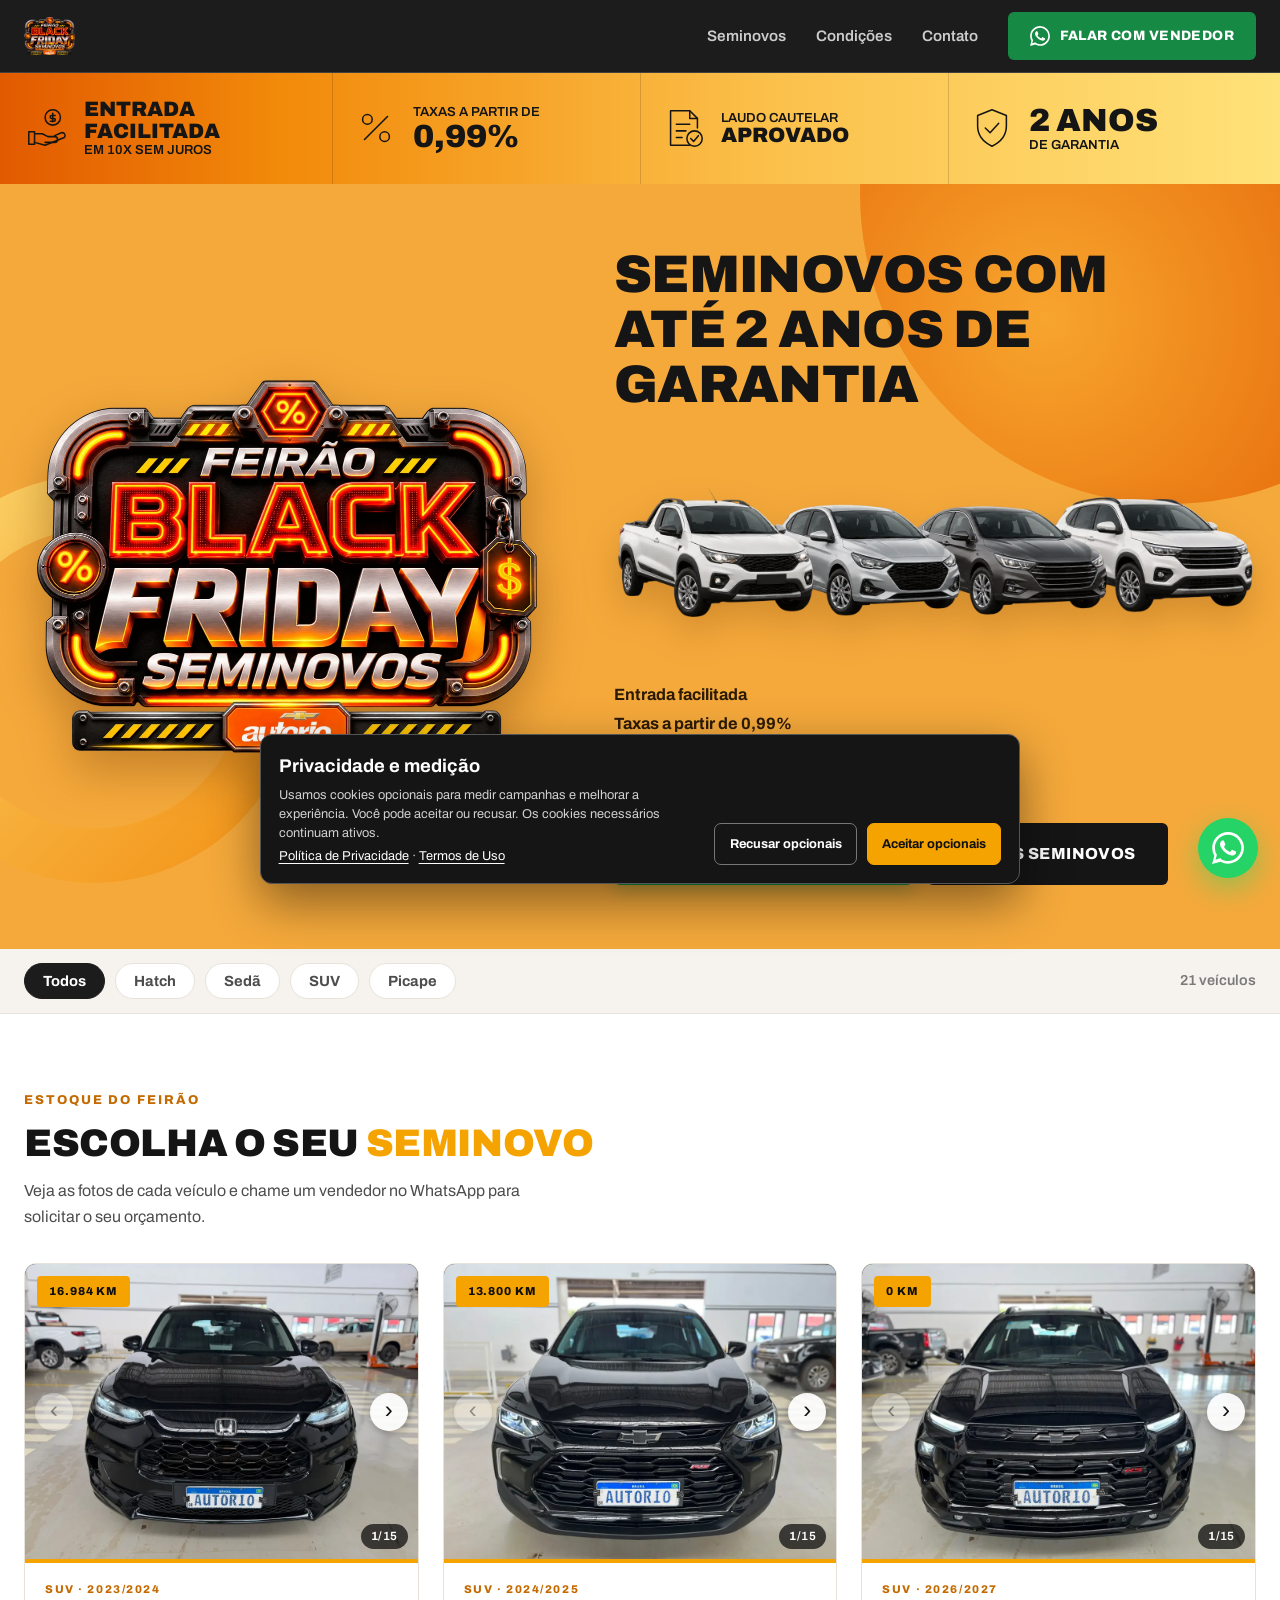
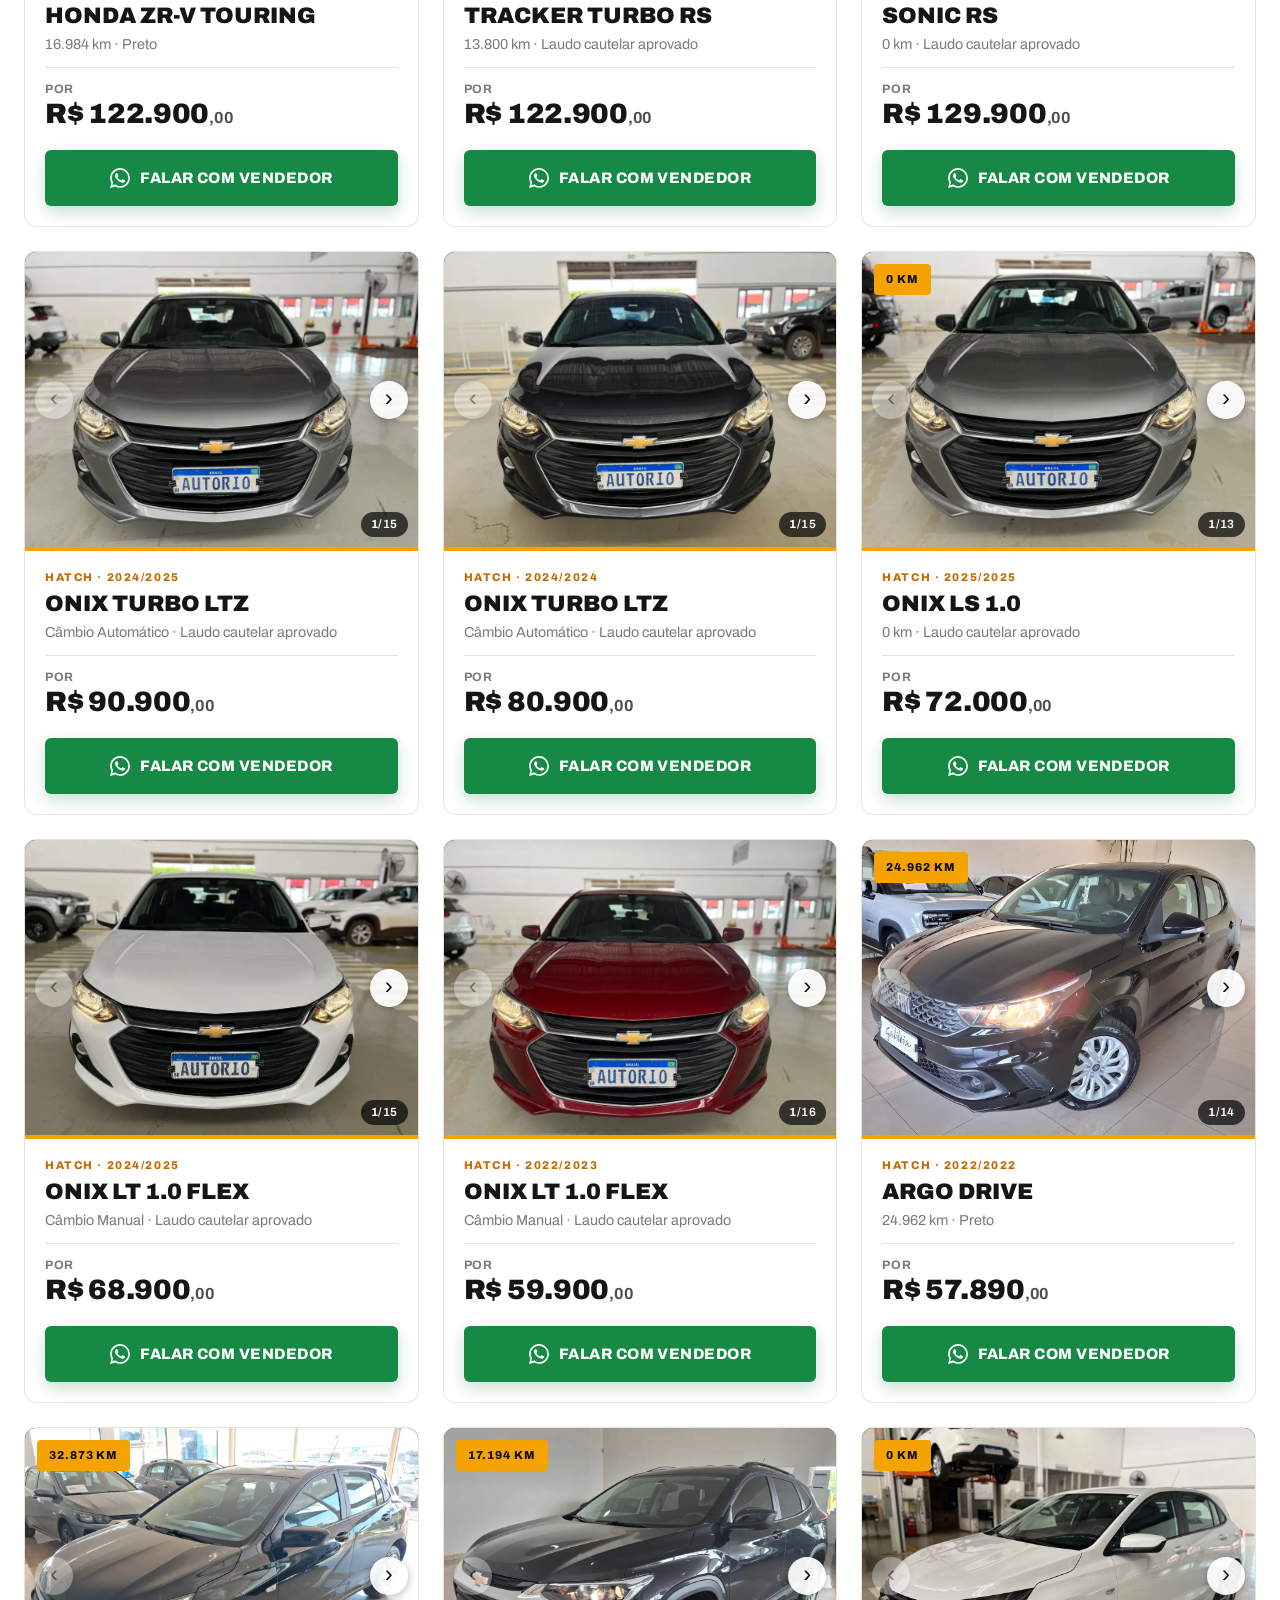
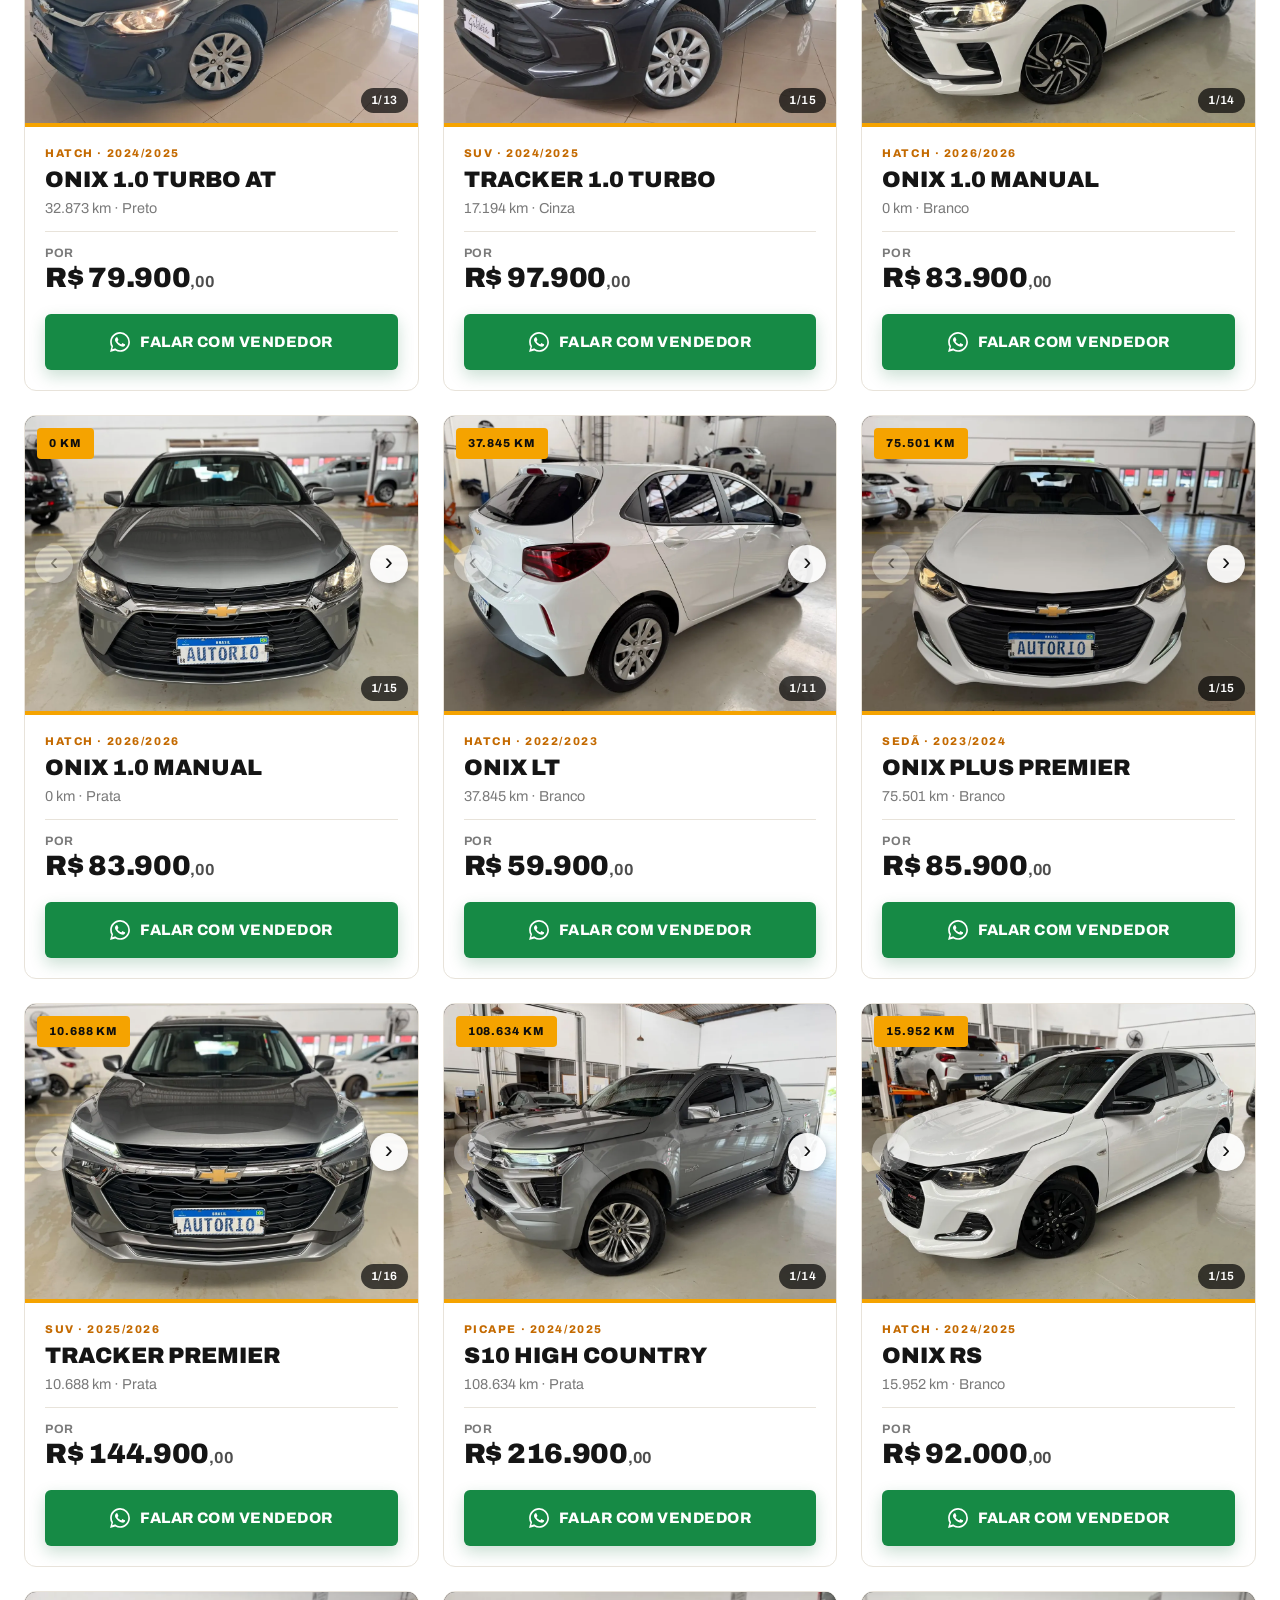
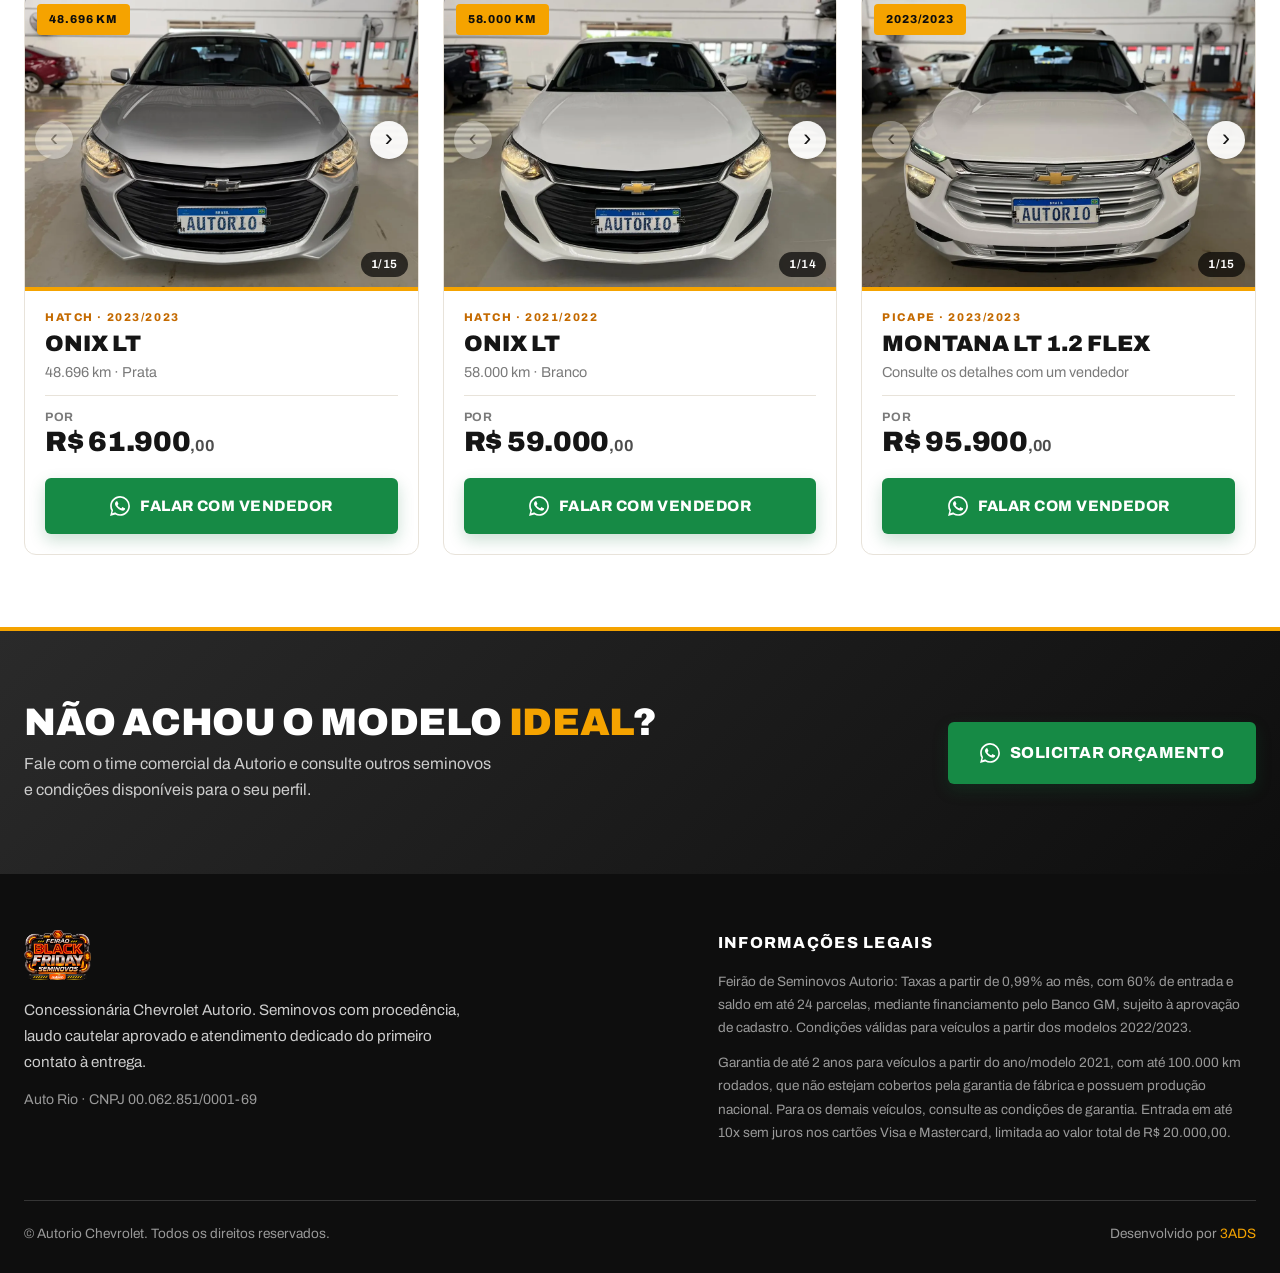
==== commit 7f7d1d26: "Usa a logo Black Friday também no cabeçalho e no rodapé do Feirão Autorio Co-Authored-By: Claude Opu" ====
--- a/feirao/index.html
+++ b/feirao/index.html
@@ -3,42 +3,30 @@
 <head>
 <meta charset="UTF-8">
 <meta name="viewport" content="width=device-width, initial-scale=1.0">
-<title>Feirão Seminovos — Até 2 anos de garantia | Galiléia</title>
-<meta name="description" content="Feirão Seminovos Galiléia: seminovos multimarcas com laudo cautelar aprovado, até 2 anos de garantia, entrada facilitada e taxas a partir de 0,99%.">
+<title>Feirão Seminovos — Até 2 anos de garantia | Autorio</title>
+<meta name="description" content="Feirão Seminovos Autorio: seminovos multimarcas com laudo cautelar aprovado, até 2 anos de garantia, entrada facilitada e taxas a partir de 0,99%.">
 <meta name="robots" content="index, follow">
-<link rel="canonical" href="https://ofertas.galileiaconcessionaria.com.br/feirao/">
+<link rel="canonical" href="https://autorioconcessionaria.com.br/feirao/">
 <meta name="theme-color" content="#1c1c1c">
-<link rel="icon" type="image/svg+xml" href="/images-ofertas/favicon.svg">
-<link rel="apple-touch-icon" href="/images-ofertas/favicon.svg">
+<link rel="icon" type="image/svg+xml" href="/ofertas/images-ofertas/favicon.svg">
+<link rel="apple-touch-icon" href="/ofertas/images-ofertas/favicon.svg">
 <meta property="og:type" content="website">
 <meta property="og:locale" content="pt_BR">
-<meta property="og:site_name" content="Galiléia Chevrolet">
-<meta property="og:title" content="Feirão Seminovos — Até 2 anos de garantia | Galiléia">
+<meta property="og:site_name" content="Autorio Chevrolet">
+<meta property="og:title" content="Feirão Seminovos — Até 2 anos de garantia | Autorio">
 <meta property="og:description" content="Seminovos multimarcas com laudo cautelar aprovado, até 2 anos de garantia, entrada facilitada e taxas a partir de 0,99%.">
-<meta property="og:url" content="https://ofertas.galileiaconcessionaria.com.br/feirao/">
-<meta property="og:image" content="https://ofertas.galileiaconcessionaria.com.br/feirao/images/hero-multimarcas.webp">
-
-<!-- Google Tag Manager -->
-<script>(function(w,d,s,l,i){w[l]=w[l]||[];w[l].push({'gtm.start':new Date().getTime(),event:'gtm.js'});var f=d.getElementsByTagName(s)[0],j=d.createElement(s),dl=l!='dataLayer'?'&l='+l:'';j.async=true;j.src='https://www.googletagmanager.com/gtm.js?id='+i+dl;f.parentNode.insertBefore(j,f);})(window,document,'script','dataLayer','GTM-P22BFJC');</script>
-<script>(function(w,d,s,l,i){w[l]=w[l]||[];w[l].push({'gtm.start':new Date().getTime(),event:'gtm.js'});var f=d.getElementsByTagName(s)[0],j=d.createElement(s),dl=l!='dataLayer'?'&l='+l:'';j.async=true;j.src='https://www.googletagmanager.com/gtm.js?id='+i+dl;f.parentNode.insertBefore(j,f);})(window,document,'script','dataLayer','GTM-NJH35M5');</script>
-<!-- End Google Tag Manager -->
-
-<!-- Microsoft Clarity -->
-<script type="text/javascript">
-  (function(c,l,a,r,i,t,y){
-    c[a]=c[a]||function(){(c[a].q=c[a].q||[]).push(arguments)};
-    t=l.createElement(r);t.async=1;t.src="https://www.clarity.ms/tag/"+i;
-    y=l.getElementsByTagName(r)[0];y.parentNode.insertBefore(t,y);
-  })(window,document,"clarity","script","yn2vg4cooq");
-</script>
-<!-- End Microsoft Clarity -->
+<meta property="og:url" content="https://autorioconcessionaria.com.br/feirao/">
+<meta property="og:image" content="https://autorioconcessionaria.com.br/feirao/images/hero-multimarcas.webp">
+
+<script src="../assets/js/gtm.js?v=20261015-feirao"></script>
+
 <link rel="preconnect" href="https://fonts.googleapis.com">
 <link rel="preconnect" href="https://fonts.gstatic.com" crossorigin>
 <link href="https://fonts.googleapis.com/css2?family=Archivo:wght@400;500;600;700;800;900&amp;display=swap" rel="stylesheet">
 <link rel="preload" as="image" href="images/hero-multimarcas.webp" type="image/webp">
 
 <style>
-/* ===== Design Tokens — Feirão Seminovos Galiléia (laranja + amarelo + grafite, CTA verde WhatsApp) ===== */
+/* ===== Design Tokens — Feirão Seminovos Autorio (laranja + amarelo + grafite, CTA verde WhatsApp) ===== */
 :root{
   --primary:#1c1c1c;
   --primary-deep:#151515;
@@ -99,8 +87,6 @@
 .header{position:sticky;top:0;z-index:50;background:rgba(14,14,14,.94);backdrop-filter:saturate(140%) blur(10px);border-bottom:1px solid var(--border-dark)}
 .header .container{display:flex;align-items:center;justify-content:space-between;gap:16px;padding-block:12px}
 .brand img{height:38px;width:auto}
-.brand-word{font-family:var(--font-base);font-weight:800;font-style:italic;color:#fff;font-size:1.2rem;letter-spacing:.02em;text-transform:uppercase;display:inline-flex;align-items:center;gap:8px}
-.brand-word::after{content:"";width:7px;height:7px;border-radius:50%;background:var(--accent);flex:none}
 .nav{display:flex;align-items:center;gap:30px}
 .nav a.link{color:var(--on-dark-2);font-size:.95rem;font-weight:600}
 .nav a.link:hover{color:#fff}
@@ -112,8 +98,7 @@
 .hero::before{width:620px;height:620px;right:-200px;top:-300px;background:radial-gradient(circle at 30% 70%,#F7A52E 0%,var(--orange-deep) 75%)}
 .hero::after{width:300px;height:300px;left:-110px;top:38%;border:54px solid transparent;background:linear-gradient(135deg,var(--yellow),var(--orange)) border-box;-webkit-mask:linear-gradient(#000 0 0) padding-box,linear-gradient(#000 0 0);-webkit-mask-composite:xor;mask:linear-gradient(#000 0 0) padding-box exclude,linear-gradient(#000 0 0);opacity:.85}
 .hero .container{position:relative;z-index:1;display:grid;grid-template-columns:minmax(0,.9fr) minmax(0,1.1fr);align-items:center;gap:clamp(24px,5vw,64px);padding-block:clamp(36px,5vw,64px)}
-.hero-logo-frame{width:min(100%,500px);justify-self:center}
-.hero-logo-frame .hero-logo{width:100%;max-width:none;filter:drop-shadow(0 18px 24px rgba(90,40,0,.35))}
+.hero-logo{width:min(100%,500px);justify-self:center;filter:drop-shadow(0 18px 24px rgba(90,40,0,.35))}
 .hero h1{margin-bottom:16px;max-width:16ch}
 .hero-cars{width:100%;max-width:660px;aspect-ratio:8/3;object-fit:contain;margin:4px 0 12px;filter:drop-shadow(0 16px 18px rgba(90,40,0,.22))}
 .hero-offers{display:grid;gap:3px;font-size:1.02rem;font-weight:700;color:#2b1a05}
@@ -183,7 +168,6 @@
 .footer{background:var(--primary-deeper);color:var(--on-dark-2);padding:56px 0 28px}
 .footer-grid{display:grid;grid-template-columns:1.2fr 1fr;gap:48px}
 .footer .brand img{height:50px;margin-bottom:18px}
-.footer .brand-word{font-size:1.7rem;margin-bottom:18px}
 .footer p{font-size:.95rem;line-height:1.7;max-width:50ch}
 .footer .cnpj{margin-top:12px;font-size:.88rem;color:var(--on-dark-3)}
 .footer h4{color:#fff;font-weight:800;font-size:1rem;margin-bottom:14px;text-transform:uppercase;letter-spacing:.08em}
@@ -194,6 +178,17 @@
 /* ===== WhatsApp flutuante ===== */
 .whatsapp-float{position:fixed;right:22px;bottom:22px;z-index:80;width:60px;height:60px;border-radius:50%;background:#25D366;box-shadow:0 10px 28px rgba(37,211,102,.45);display:grid;place-items:center}
 .whatsapp-float svg{width:32px;height:32px;fill:#fff}
+
+/* ===== Preferências de privacidade ===== */
+.consent-panel{position:fixed;z-index:1000;right:1rem;bottom:1rem;left:1rem;display:grid;max-width:760px;margin-inline:auto;gap:1rem;padding:1.1rem;border:1px solid #555;border-radius:12px;background:#151515;color:#fff;box-shadow:0 18px 50px rgba(0,0,0,.45)}
+.consent-panel[hidden],.privacy-preferences[hidden]{display:none}
+.consent-panel strong{font-size:1.15rem}
+.consent-panel p{margin:.3rem 0 0;color:#d0d0d0;font-size:.8rem;line-height:1.45}
+.consent-panel a{color:#fff;text-decoration:underline;text-underline-offset:3px}
+.consent-panel__actions{display:flex;flex-wrap:wrap;align-items:center;gap:.6rem}
+.consent-panel button,.privacy-preferences{min-height:42px;padding:.55rem .9rem;border:1px solid #777;border-radius:7px;background:transparent;color:#fff;font:700 .8rem var(--font-base);cursor:pointer}
+.consent-panel button.is-primary{border-color:var(--accent);background:var(--accent);color:#111}
+.privacy-preferences{position:fixed;z-index:900;bottom:1rem;left:1rem;min-height:38px;background:#151515;box-shadow:0 8px 24px rgba(0,0,0,.35)}
 
 /* ===== Responsivo ===== */
 @media (max-width:1000px){
@@ -205,7 +200,7 @@
 @media (max-width:900px){.nav .link{display:none}}
 @media (max-width:760px){
   .hero .container{grid-template-columns:1fr;text-align:center;padding-top:28px}
-  .hero-logo-frame{width:min(56%,300px)}
+  .hero-logo{width:min(56%,300px)}
   .hero .container{gap:14px}
   .hero h1{font-size:clamp(1.6rem,7vw,2.2rem)}
   .hero p{font-size:1rem}
@@ -234,30 +229,23 @@
   .hero-cta .btn,.cta-band .btn{width:100%}
   .footer-grid{grid-template-columns:1fr;gap:32px}
 }
-@media (max-width:360px){
-  .header .container{gap:8px}
-  .brand-word{font-size:.88rem}
-  .header .btn{padding:9px 10px;font-size:.67rem}
-  .header .btn svg{width:17px;height:17px}
-}
+@media (min-width:700px){.consent-panel{grid-template-columns:1fr auto;align-items:end}.consent-panel__actions{justify-content:flex-end}}
 @media (prefers-reduced-motion:reduce){html{scroll-behavior:auto}.car-card,.btn{transition:none}}
 </style>
 </head>
 <body>
-<!-- Google Tag Manager (noscript) -->
-<noscript><iframe src="https://www.googletagmanager.com/ns.html?id=GTM-P22BFJC" height="0" width="0" style="display:none;visibility:hidden"></iframe></noscript>
-<noscript><iframe src="https://www.googletagmanager.com/ns.html?id=GTM-NJH35M5" height="0" width="0" style="display:none;visibility:hidden"></iframe></noscript>
-<!-- End Google Tag Manager (noscript) -->
 
 <!-- ===== HEADER ===== -->
 <header class="header">
   <div class="container">
-    <a class="brand" href="#" aria-label="Galiléia"><span class="brand-word">Galiléia</span></a>
+    <a class="brand" href="#" aria-label="Autorio">
+      <img src="images/logo-black-seminovos-autorio.webp" alt="Feirão Black Friday Seminovos Autorio" width="1000" height="745">
+    </a>
     <nav class="nav" aria-label="Navegação principal">
       <a class="link" href="#catalogo">Seminovos</a>
       <a class="link" href="#condicoes">Condições</a>
       <a class="link" href="#contato">Contato</a>
-      <a class="btn btn-primary" href="https://tintim.link/whatsapp/da0e8764-2846-4dcc-a7d2-c2a6366cd91c/4d6bd350-e1dd-4b16-b183-628323c2634e" target="_blank" rel="noopener"><svg viewBox="0 0 24 24" aria-hidden="true"><path d="M.057 24l1.687-6.163a11.867 11.867 0 0 1-1.587-5.946C.16 5.335 5.495 0 12.05 0a11.82 11.82 0 0 1 8.413 3.488 11.82 11.82 0 0 1 3.48 8.414c-.003 6.557-5.338 11.892-11.893 11.892a11.9 11.9 0 0 1-5.688-1.448L.057 24zm6.597-3.807c1.676.995 3.276 1.591 5.392 1.592 5.448 0 9.886-4.434 9.889-9.885.002-5.462-4.415-9.89-9.881-9.892-5.452 0-9.887 4.434-9.889 9.884a9.86 9.86 0 0 0 1.51 5.26l-.999 3.648 3.978-1.207zm11.387-5.464c-.074-.124-.272-.198-.57-.347-.297-.149-1.758-.868-2.031-.967-.272-.099-.47-.149-.669.149-.198.297-.768.967-.941 1.165-.173.198-.347.223-.644.074-.297-.149-1.255-.462-2.39-1.475-.883-.788-1.48-1.761-1.653-2.059-.173-.297-.018-.458.13-.606.134-.133.297-.347.446-.521.151-.172.2-.296.3-.495.099-.198.05-.372-.025-.521-.075-.148-.669-1.611-.916-2.206-.242-.579-.487-.501-.669-.51l-.57-.01c-.198 0-.52.074-.792.372s-1.04 1.016-1.04 2.479 1.065 2.876 1.213 3.074c.149.198 2.095 3.2 5.076 4.487.709.306 1.263.489 1.694.626.712.226 1.36.194 1.872.118.571-.085 1.758-.719 2.006-1.413.248-.695.248-1.29.173-1.414z"/></svg>Falar com vendedor</a>
+      <a class="btn btn-primary" href="https://tintim.link/whatsapp/da0e8764-2846-4dcc-a7d2-c2a6366cd91c/b88e49ea-9191-4a31-8c49-b676442bb331" target="_blank" rel="noopener"><svg viewBox="0 0 24 24" aria-hidden="true"><path d="M.057 24l1.687-6.163a11.867 11.867 0 0 1-1.587-5.946C.16 5.335 5.495 0 12.05 0a11.82 11.82 0 0 1 8.413 3.488 11.82 11.82 0 0 1 3.48 8.414c-.003 6.557-5.338 11.892-11.893 11.892a11.9 11.9 0 0 1-5.688-1.448L.057 24zm6.597-3.807c1.676.995 3.276 1.591 5.392 1.592 5.448 0 9.886-4.434 9.889-9.885.002-5.462-4.415-9.89-9.881-9.892-5.452 0-9.887 4.434-9.889 9.884a9.86 9.86 0 0 0 1.51 5.26l-.999 3.648 3.978-1.207zm11.387-5.464c-.074-.124-.272-.198-.57-.347-.297-.149-1.758-.868-2.031-.967-.272-.099-.47-.149-.669.149-.198.297-.768.967-.941 1.165-.173.198-.347.223-.644.074-.297-.149-1.255-.462-2.39-1.475-.883-.788-1.48-1.761-1.653-2.059-.173-.297-.018-.458.13-.606.134-.133.297-.347.446-.521.151-.172.2-.296.3-.495.099-.198.05-.372-.025-.521-.075-.148-.669-1.611-.916-2.206-.242-.579-.487-.501-.669-.51l-.57-.01c-.198 0-.52.074-.792.372s-1.04 1.016-1.04 2.479 1.065 2.876 1.213 3.074c.149.198 2.095 3.2 5.076 4.487.709.306 1.263.489 1.694.626.712.226 1.36.194 1.872.118.571-.085 1.758-.719 2.006-1.413.248-.695.248-1.29.173-1.414z"/></svg>Falar com vendedor</a>
     </nav>
   </div>
 </header>
@@ -289,7 +277,7 @@
 <!-- ===== HERO ===== -->
 <section class="hero">
   <div class="container">
-    <div class="hero-logo-frame"><img class="hero-logo" src="images/logo-black-seminovos-galileia.webp" alt="Feirão Black Friday Seminovos Galiléia" width="1000" height="745"></div>
+    <img class="hero-logo" src="images/logo-black-seminovos-autorio.webp" alt="Feirão Black Friday Seminovos Autorio" width="1000" height="745">
     <div>
       <h1>Seminovos com até 2 anos de garantia</h1>
       <img class="hero-cars" src="images/hero-multimarcas.webp" alt="Quatro veículos seminovos multimarcas lado a lado" width="1600" height="600" fetchpriority="high" decoding="async">
@@ -300,7 +288,7 @@
       </ul>
       <p class="hero-note">Consulte condições.</p>
       <div class="hero-cta">
-        <a class="btn btn-primary" href="https://tintim.link/whatsapp/da0e8764-2846-4dcc-a7d2-c2a6366cd91c/4d6bd350-e1dd-4b16-b183-628323c2634e" target="_blank" rel="noopener"><svg viewBox="0 0 24 24" aria-hidden="true"><path d="M.057 24l1.687-6.163a11.867 11.867 0 0 1-1.587-5.946C.16 5.335 5.495 0 12.05 0a11.82 11.82 0 0 1 8.413 3.488 11.82 11.82 0 0 1 3.48 8.414c-.003 6.557-5.338 11.892-11.893 11.892a11.9 11.9 0 0 1-5.688-1.448L.057 24zm6.597-3.807c1.676.995 3.276 1.591 5.392 1.592 5.448 0 9.886-4.434 9.889-9.885.002-5.462-4.415-9.89-9.881-9.892-5.452 0-9.887 4.434-9.889 9.884a9.86 9.86 0 0 0 1.51 5.26l-.999 3.648 3.978-1.207zm11.387-5.464c-.074-.124-.272-.198-.57-.347-.297-.149-1.758-.868-2.031-.967-.272-.099-.47-.149-.669.149-.198.297-.768.967-.941 1.165-.173.198-.347.223-.644.074-.297-.149-1.255-.462-2.39-1.475-.883-.788-1.48-1.761-1.653-2.059-.173-.297-.018-.458.13-.606.134-.133.297-.347.446-.521.151-.172.2-.296.3-.495.099-.198.05-.372-.025-.521-.075-.148-.669-1.611-.916-2.206-.242-.579-.487-.501-.669-.51l-.57-.01c-.198 0-.52.074-.792.372s-1.04 1.016-1.04 2.479 1.065 2.876 1.213 3.074c.149.198 2.095 3.2 5.076 4.487.709.306 1.263.489 1.694.626.712.226 1.36.194 1.872.118.571-.085 1.758-.719 2.006-1.413.248-.695.248-1.29.173-1.414z"/></svg>Falar com vendedor</a>
+        <a class="btn btn-primary" href="https://tintim.link/whatsapp/da0e8764-2846-4dcc-a7d2-c2a6366cd91c/b88e49ea-9191-4a31-8c49-b676442bb331" target="_blank" rel="noopener"><svg viewBox="0 0 24 24" aria-hidden="true"><path d="M.057 24l1.687-6.163a11.867 11.867 0 0 1-1.587-5.946C.16 5.335 5.495 0 12.05 0a11.82 11.82 0 0 1 8.413 3.488 11.82 11.82 0 0 1 3.48 8.414c-.003 6.557-5.338 11.892-11.893 11.892a11.9 11.9 0 0 1-5.688-1.448L.057 24zm6.597-3.807c1.676.995 3.276 1.591 5.392 1.592 5.448 0 9.886-4.434 9.889-9.885.002-5.462-4.415-9.89-9.881-9.892-5.452 0-9.887 4.434-9.889 9.884a9.86 9.86 0 0 0 1.51 5.26l-.999 3.648 3.978-1.207zm11.387-5.464c-.074-.124-.272-.198-.57-.347-.297-.149-1.758-.868-2.031-.967-.272-.099-.47-.149-.669.149-.198.297-.768.967-.941 1.165-.173.198-.347.223-.644.074-.297-.149-1.255-.462-2.39-1.475-.883-.788-1.48-1.761-1.653-2.059-.173-.297-.018-.458.13-.606.134-.133.297-.347.446-.521.151-.172.2-.296.3-.495.099-.198.05-.372-.025-.521-.075-.148-.669-1.611-.916-2.206-.242-.579-.487-.501-.669-.51l-.57-.01c-.198 0-.52.074-.792.372s-1.04 1.016-1.04 2.479 1.065 2.876 1.213 3.074c.149.198 2.095 3.2 5.076 4.487.709.306 1.263.489 1.694.626.712.226 1.36.194 1.872.118.571-.085 1.758-.719 2.006-1.413.248-.695.248-1.29.173-1.414z"/></svg>Falar com vendedor</a>
         <a class="btn btn-dark" href="#catalogo">Ver os seminovos</a>
       </div>
     </div>
@@ -362,7 +350,7 @@
           <h3 class="car-name">Honda ZR-V Touring</h3>
           <p class="car-spec">16.984 km · Preto</p>
           <div class="car-price"><small>Por</small><strong>R$ 122.900<span>,00</span></strong></div>
-          <a class="btn btn-primary car-cta" href="https://tintim.link/whatsapp/da0e8764-2846-4dcc-a7d2-c2a6366cd91c/4d6bd350-e1dd-4b16-b183-628323c2634e" target="_blank" rel="noopener"><svg viewBox="0 0 24 24" aria-hidden="true"><path d="M.057 24l1.687-6.163a11.867 11.867 0 0 1-1.587-5.946C.16 5.335 5.495 0 12.05 0a11.82 11.82 0 0 1 8.413 3.488 11.82 11.82 0 0 1 3.48 8.414c-.003 6.557-5.338 11.892-11.893 11.892a11.9 11.9 0 0 1-5.688-1.448L.057 24zm6.597-3.807c1.676.995 3.276 1.591 5.392 1.592 5.448 0 9.886-4.434 9.889-9.885.002-5.462-4.415-9.89-9.881-9.892-5.452 0-9.887 4.434-9.889 9.884a9.86 9.86 0 0 0 1.51 5.26l-.999 3.648 3.978-1.207zm11.387-5.464c-.074-.124-.272-.198-.57-.347-.297-.149-1.758-.868-2.031-.967-.272-.099-.47-.149-.669.149-.198.297-.768.967-.941 1.165-.173.198-.347.223-.644.074-.297-.149-1.255-.462-2.39-1.475-.883-.788-1.48-1.761-1.653-2.059-.173-.297-.018-.458.13-.606.134-.133.297-.347.446-.521.151-.172.2-.296.3-.495.099-.198.05-.372-.025-.521-.075-.148-.669-1.611-.916-2.206-.242-.579-.487-.501-.669-.51l-.57-.01c-.198 0-.52.074-.792.372s-1.04 1.016-1.04 2.479 1.065 2.876 1.213 3.074c.149.198 2.095 3.2 5.076 4.487.709.306 1.263.489 1.694.626.712.226 1.36.194 1.872.118.571-.085 1.758-.719 2.006-1.413.248-.695.248-1.29.173-1.414z"/></svg>Falar com vendedor</a>
+          <a class="btn btn-primary car-cta" href="https://tintim.link/whatsapp/da0e8764-2846-4dcc-a7d2-c2a6366cd91c/b88e49ea-9191-4a31-8c49-b676442bb331" target="_blank" rel="noopener"><svg viewBox="0 0 24 24" aria-hidden="true"><path d="M.057 24l1.687-6.163a11.867 11.867 0 0 1-1.587-5.946C.16 5.335 5.495 0 12.05 0a11.82 11.82 0 0 1 8.413 3.488 11.82 11.82 0 0 1 3.48 8.414c-.003 6.557-5.338 11.892-11.893 11.892a11.9 11.9 0 0 1-5.688-1.448L.057 24zm6.597-3.807c1.676.995 3.276 1.591 5.392 1.592 5.448 0 9.886-4.434 9.889-9.885.002-5.462-4.415-9.89-9.881-9.892-5.452 0-9.887 4.434-9.889 9.884a9.86 9.86 0 0 0 1.51 5.26l-.999 3.648 3.978-1.207zm11.387-5.464c-.074-.124-.272-.198-.57-.347-.297-.149-1.758-.868-2.031-.967-.272-.099-.47-.149-.669.149-.198.297-.768.967-.941 1.165-.173.198-.347.223-.644.074-.297-.149-1.255-.462-2.39-1.475-.883-.788-1.48-1.761-1.653-2.059-.173-.297-.018-.458.13-.606.134-.133.297-.347.446-.521.151-.172.2-.296.3-.495.099-.198.05-.372-.025-.521-.075-.148-.669-1.611-.916-2.206-.242-.579-.487-.501-.669-.51l-.57-.01c-.198 0-.52.074-.792.372s-1.04 1.016-1.04 2.479 1.065 2.876 1.213 3.074c.149.198 2.095 3.2 5.076 4.487.709.306 1.263.489 1.694.626.712.226 1.36.194 1.872.118.571-.085 1.758-.719 2.006-1.413.248-.695.248-1.29.173-1.414z"/></svg>Falar com vendedor</a>
         </div>
       </article>
 
@@ -396,7 +384,7 @@
           <h3 class="car-name">Tracker Turbo RS</h3>
           <p class="car-spec">13.800 km · Laudo cautelar aprovado</p>
           <div class="car-price"><small>Por</small><strong>R$ 122.900<span>,00</span></strong></div>
-          <a class="btn btn-primary car-cta" href="https://tintim.link/whatsapp/da0e8764-2846-4dcc-a7d2-c2a6366cd91c/4d6bd350-e1dd-4b16-b183-628323c2634e" target="_blank" rel="noopener"><svg viewBox="0 0 24 24" aria-hidden="true"><path d="M.057 24l1.687-6.163a11.867 11.867 0 0 1-1.587-5.946C.16 5.335 5.495 0 12.05 0a11.82 11.82 0 0 1 8.413 3.488 11.82 11.82 0 0 1 3.48 8.414c-.003 6.557-5.338 11.892-11.893 11.892a11.9 11.9 0 0 1-5.688-1.448L.057 24zm6.597-3.807c1.676.995 3.276 1.591 5.392 1.592 5.448 0 9.886-4.434 9.889-9.885.002-5.462-4.415-9.89-9.881-9.892-5.452 0-9.887 4.434-9.889 9.884a9.86 9.86 0 0 0 1.51 5.26l-.999 3.648 3.978-1.207zm11.387-5.464c-.074-.124-.272-.198-.57-.347-.297-.149-1.758-.868-2.031-.967-.272-.099-.47-.149-.669.149-.198.297-.768.967-.941 1.165-.173.198-.347.223-.644.074-.297-.149-1.255-.462-2.39-1.475-.883-.788-1.48-1.761-1.653-2.059-.173-.297-.018-.458.13-.606.134-.133.297-.347.446-.521.151-.172.2-.296.3-.495.099-.198.05-.372-.025-.521-.075-.148-.669-1.611-.916-2.206-.242-.579-.487-.501-.669-.51l-.57-.01c-.198 0-.52.074-.792.372s-1.04 1.016-1.04 2.479 1.065 2.876 1.213 3.074c.149.198 2.095 3.2 5.076 4.487.709.306 1.263.489 1.694.626.712.226 1.36.194 1.872.118.571-.085 1.758-.719 2.006-1.413.248-.695.248-1.29.173-1.414z"/></svg>Falar com vendedor</a>
+          <a class="btn btn-primary car-cta" href="https://tintim.link/whatsapp/da0e8764-2846-4dcc-a7d2-c2a6366cd91c/b88e49ea-9191-4a31-8c49-b676442bb331" target="_blank" rel="noopener"><svg viewBox="0 0 24 24" aria-hidden="true"><path d="M.057 24l1.687-6.163a11.867 11.867 0 0 1-1.587-5.946C.16 5.335 5.495 0 12.05 0a11.82 11.82 0 0 1 8.413 3.488 11.82 11.82 0 0 1 3.48 8.414c-.003 6.557-5.338 11.892-11.893 11.892a11.9 11.9 0 0 1-5.688-1.448L.057 24zm6.597-3.807c1.676.995 3.276 1.591 5.392 1.592 5.448 0 9.886-4.434 9.889-9.885.002-5.462-4.415-9.89-9.881-9.892-5.452 0-9.887 4.434-9.889 9.884a9.86 9.86 0 0 0 1.51 5.26l-.999 3.648 3.978-1.207zm11.387-5.464c-.074-.124-.272-.198-.57-.347-.297-.149-1.758-.868-2.031-.967-.272-.099-.47-.149-.669.149-.198.297-.768.967-.941 1.165-.173.198-.347.223-.644.074-.297-.149-1.255-.462-2.39-1.475-.883-.788-1.48-1.761-1.653-2.059-.173-.297-.018-.458.13-.606.134-.133.297-.347.446-.521.151-.172.2-.296.3-.495.099-.198.05-.372-.025-.521-.075-.148-.669-1.611-.916-2.206-.242-.579-.487-.501-.669-.51l-.57-.01c-.198 0-.52.074-.792.372s-1.04 1.016-1.04 2.479 1.065 2.876 1.213 3.074c.149.198 2.095 3.2 5.076 4.487.709.306 1.263.489 1.694.626.712.226 1.36.194 1.872.118.571-.085 1.758-.719 2.006-1.413.248-.695.248-1.29.173-1.414z"/></svg>Falar com vendedor</a>
         </div>
       </article>
 
@@ -431,7 +419,7 @@
           <h3 class="car-name">Sonic RS</h3>
           <p class="car-spec">0 km · Laudo cautelar aprovado</p>
           <div class="car-price"><small>Por</small><strong>R$ 129.900<span>,00</span></strong></div>
-          <a class="btn btn-primary car-cta" href="https://tintim.link/whatsapp/da0e8764-2846-4dcc-a7d2-c2a6366cd91c/4d6bd350-e1dd-4b16-b183-628323c2634e" target="_blank" rel="noopener"><svg viewBox="0 0 24 24" aria-hidden="true"><path d="M.057 24l1.687-6.163a11.867 11.867 0 0 1-1.587-5.946C.16 5.335 5.495 0 12.05 0a11.82 11.82 0 0 1 8.413 3.488 11.82 11.82 0 0 1 3.48 8.414c-.003 6.557-5.338 11.892-11.893 11.892a11.9 11.9 0 0 1-5.688-1.448L.057 24zm6.597-3.807c1.676.995 3.276 1.591 5.392 1.592 5.448 0 9.886-4.434 9.889-9.885.002-5.462-4.415-9.89-9.881-9.892-5.452 0-9.887 4.434-9.889 9.884a9.86 9.86 0 0 0 1.51 5.26l-.999 3.648 3.978-1.207zm11.387-5.464c-.074-.124-.272-.198-.57-.347-.297-.149-1.758-.868-2.031-.967-.272-.099-.47-.149-.669.149-.198.297-.768.967-.941 1.165-.173.198-.347.223-.644.074-.297-.149-1.255-.462-2.39-1.475-.883-.788-1.48-1.761-1.653-2.059-.173-.297-.018-.458.13-.606.134-.133.297-.347.446-.521.151-.172.2-.296.3-.495.099-.198.05-.372-.025-.521-.075-.148-.669-1.611-.916-2.206-.242-.579-.487-.501-.669-.51l-.57-.01c-.198 0-.52.074-.792.372s-1.04 1.016-1.04 2.479 1.065 2.876 1.213 3.074c.149.198 2.095 3.2 5.076 4.487.709.306 1.263.489 1.694.626.712.226 1.36.194 1.872.118.571-.085 1.758-.719 2.006-1.413.248-.695.248-1.29.173-1.414z"/></svg>Falar com vendedor</a>
+          <a class="btn btn-primary car-cta" href="https://tintim.link/whatsapp/da0e8764-2846-4dcc-a7d2-c2a6366cd91c/b88e49ea-9191-4a31-8c49-b676442bb331" target="_blank" rel="noopener"><svg viewBox="0 0 24 24" aria-hidden="true"><path d="M.057 24l1.687-6.163a11.867 11.867 0 0 1-1.587-5.946C.16 5.335 5.495 0 12.05 0a11.82 11.82 0 0 1 8.413 3.488 11.82 11.82 0 0 1 3.48 8.414c-.003 6.557-5.338 11.892-11.893 11.892a11.9 11.9 0 0 1-5.688-1.448L.057 24zm6.597-3.807c1.676.995 3.276 1.591 5.392 1.592 5.448 0 9.886-4.434 9.889-9.885.002-5.462-4.415-9.89-9.881-9.892-5.452 0-9.887 4.434-9.889 9.884a9.86 9.86 0 0 0 1.51 5.26l-.999 3.648 3.978-1.207zm11.387-5.464c-.074-.124-.272-.198-.57-.347-.297-.149-1.758-.868-2.031-.967-.272-.099-.47-.149-.669.149-.198.297-.768.967-.941 1.165-.173.198-.347.223-.644.074-.297-.149-1.255-.462-2.39-1.475-.883-.788-1.48-1.761-1.653-2.059-.173-.297-.018-.458.13-.606.134-.133.297-.347.446-.521.151-.172.2-.296.3-.495.099-.198.05-.372-.025-.521-.075-.148-.669-1.611-.916-2.206-.242-.579-.487-.501-.669-.51l-.57-.01c-.198 0-.52.074-.792.372s-1.04 1.016-1.04 2.479 1.065 2.876 1.213 3.074c.149.198 2.095 3.2 5.076 4.487.709.306 1.263.489 1.694.626.712.226 1.36.194 1.872.118.571-.085 1.758-.719 2.006-1.413.248-.695.248-1.29.173-1.414z"/></svg>Falar com vendedor</a>
         </div>
       </article>
 
@@ -465,7 +453,7 @@
           <h3 class="car-name">Onix Turbo LTZ</h3>
           <p class="car-spec">Câmbio Automático · Laudo cautelar aprovado</p>
           <div class="car-price"><small>Por</small><strong>R$ 90.900<span>,00</span></strong></div>
-          <a class="btn btn-primary car-cta" href="https://tintim.link/whatsapp/da0e8764-2846-4dcc-a7d2-c2a6366cd91c/4d6bd350-e1dd-4b16-b183-628323c2634e" target="_blank" rel="noopener"><svg viewBox="0 0 24 24" aria-hidden="true"><path d="M.057 24l1.687-6.163a11.867 11.867 0 0 1-1.587-5.946C.16 5.335 5.495 0 12.05 0a11.82 11.82 0 0 1 8.413 3.488 11.82 11.82 0 0 1 3.48 8.414c-.003 6.557-5.338 11.892-11.893 11.892a11.9 11.9 0 0 1-5.688-1.448L.057 24zm6.597-3.807c1.676.995 3.276 1.591 5.392 1.592 5.448 0 9.886-4.434 9.889-9.885.002-5.462-4.415-9.89-9.881-9.892-5.452 0-9.887 4.434-9.889 9.884a9.86 9.86 0 0 0 1.51 5.26l-.999 3.648 3.978-1.207zm11.387-5.464c-.074-.124-.272-.198-.57-.347-.297-.149-1.758-.868-2.031-.967-.272-.099-.47-.149-.669.149-.198.297-.768.967-.941 1.165-.173.198-.347.223-.644.074-.297-.149-1.255-.462-2.39-1.475-.883-.788-1.48-1.761-1.653-2.059-.173-.297-.018-.458.13-.606.134-.133.297-.347.446-.521.151-.172.2-.296.3-.495.099-.198.05-.372-.025-.521-.075-.148-.669-1.611-.916-2.206-.242-.579-.487-.501-.669-.51l-.57-.01c-.198 0-.52.074-.792.372s-1.04 1.016-1.04 2.479 1.065 2.876 1.213 3.074c.149.198 2.095 3.2 5.076 4.487.709.306 1.263.489 1.694.626.712.226 1.36.194 1.872.118.571-.085 1.758-.719 2.006-1.413.248-.695.248-1.29.173-1.414z"/></svg>Falar com vendedor</a>
+          <a class="btn btn-primary car-cta" href="https://tintim.link/whatsapp/da0e8764-2846-4dcc-a7d2-c2a6366cd91c/b88e49ea-9191-4a31-8c49-b676442bb331" target="_blank" rel="noopener"><svg viewBox="0 0 24 24" aria-hidden="true"><path d="M.057 24l1.687-6.163a11.867 11.867 0 0 1-1.587-5.946C.16 5.335 5.495 0 12.05 0a11.82 11.82 0 0 1 8.413 3.488 11.82 11.82 0 0 1 3.48 8.414c-.003 6.557-5.338 11.892-11.893 11.892a11.9 11.9 0 0 1-5.688-1.448L.057 24zm6.597-3.807c1.676.995 3.276 1.591 5.392 1.592 5.448 0 9.886-4.434 9.889-9.885.002-5.462-4.415-9.89-9.881-9.892-5.452 0-9.887 4.434-9.889 9.884a9.86 9.86 0 0 0 1.51 5.26l-.999 3.648 3.978-1.207zm11.387-5.464c-.074-.124-.272-.198-.57-.347-.297-.149-1.758-.868-2.031-.967-.272-.099-.47-.149-.669.149-.198.297-.768.967-.941 1.165-.173.198-.347.223-.644.074-.297-.149-1.255-.462-2.39-1.475-.883-.788-1.48-1.761-1.653-2.059-.173-.297-.018-.458.13-.606.134-.133.297-.347.446-.521.151-.172.2-.296.3-.495.099-.198.05-.372-.025-.521-.075-.148-.669-1.611-.916-2.206-.242-.579-.487-.501-.669-.51l-.57-.01c-.198 0-.52.074-.792.372s-1.04 1.016-1.04 2.479 1.065 2.876 1.213 3.074c.149.198 2.095 3.2 5.076 4.487.709.306 1.263.489 1.694.626.712.226 1.36.194 1.872.118.571-.085 1.758-.719 2.006-1.413.248-.695.248-1.29.173-1.414z"/></svg>Falar com vendedor</a>
         </div>
       </article>
 
@@ -499,7 +487,7 @@
           <h3 class="car-name">Onix Turbo LTZ</h3>
           <p class="car-spec">Câmbio Automático · Laudo cautelar aprovado</p>
           <div class="car-price"><small>Por</small><strong>R$ 80.900<span>,00</span></strong></div>
-          <a class="btn btn-primary car-cta" href="https://tintim.link/whatsapp/da0e8764-2846-4dcc-a7d2-c2a6366cd91c/4d6bd350-e1dd-4b16-b183-628323c2634e" target="_blank" rel="noopener"><svg viewBox="0 0 24 24" aria-hidden="true"><path d="M.057 24l1.687-6.163a11.867 11.867 0 0 1-1.587-5.946C.16 5.335 5.495 0 12.05 0a11.82 11.82 0 0 1 8.413 3.488 11.82 11.82 0 0 1 3.48 8.414c-.003 6.557-5.338 11.892-11.893 11.892a11.9 11.9 0 0 1-5.688-1.448L.057 24zm6.597-3.807c1.676.995 3.276 1.591 5.392 1.592 5.448 0 9.886-4.434 9.889-9.885.002-5.462-4.415-9.89-9.881-9.892-5.452 0-9.887 4.434-9.889 9.884a9.86 9.86 0 0 0 1.51 5.26l-.999 3.648 3.978-1.207zm11.387-5.464c-.074-.124-.272-.198-.57-.347-.297-.149-1.758-.868-2.031-.967-.272-.099-.47-.149-.669.149-.198.297-.768.967-.941 1.165-.173.198-.347.223-.644.074-.297-.149-1.255-.462-2.39-1.475-.883-.788-1.48-1.761-1.653-2.059-.173-.297-.018-.458.13-.606.134-.133.297-.347.446-.521.151-.172.2-.296.3-.495.099-.198.05-.372-.025-.521-.075-.148-.669-1.611-.916-2.206-.242-.579-.487-.501-.669-.51l-.57-.01c-.198 0-.52.074-.792.372s-1.04 1.016-1.04 2.479 1.065 2.876 1.213 3.074c.149.198 2.095 3.2 5.076 4.487.709.306 1.263.489 1.694.626.712.226 1.36.194 1.872.118.571-.085 1.758-.719 2.006-1.413.248-.695.248-1.29.173-1.414z"/></svg>Falar com vendedor</a>
+          <a class="btn btn-primary car-cta" href="https://tintim.link/whatsapp/da0e8764-2846-4dcc-a7d2-c2a6366cd91c/b88e49ea-9191-4a31-8c49-b676442bb331" target="_blank" rel="noopener"><svg viewBox="0 0 24 24" aria-hidden="true"><path d="M.057 24l1.687-6.163a11.867 11.867 0 0 1-1.587-5.946C.16 5.335 5.495 0 12.05 0a11.82 11.82 0 0 1 8.413 3.488 11.82 11.82 0 0 1 3.48 8.414c-.003 6.557-5.338 11.892-11.893 11.892a11.9 11.9 0 0 1-5.688-1.448L.057 24zm6.597-3.807c1.676.995 3.276 1.591 5.392 1.592 5.448 0 9.886-4.434 9.889-9.885.002-5.462-4.415-9.89-9.881-9.892-5.452 0-9.887 4.434-9.889 9.884a9.86 9.86 0 0 0 1.51 5.26l-.999 3.648 3.978-1.207zm11.387-5.464c-.074-.124-.272-.198-.57-.347-.297-.149-1.758-.868-2.031-.967-.272-.099-.47-.149-.669.149-.198.297-.768.967-.941 1.165-.173.198-.347.223-.644.074-.297-.149-1.255-.462-2.39-1.475-.883-.788-1.48-1.761-1.653-2.059-.173-.297-.018-.458.13-.606.134-.133.297-.347.446-.521.151-.172.2-.296.3-.495.099-.198.05-.372-.025-.521-.075-.148-.669-1.611-.916-2.206-.242-.579-.487-.501-.669-.51l-.57-.01c-.198 0-.52.074-.792.372s-1.04 1.016-1.04 2.479 1.065 2.876 1.213 3.074c.149.198 2.095 3.2 5.076 4.487.709.306 1.263.489 1.694.626.712.226 1.36.194 1.872.118.571-.085 1.758-.719 2.006-1.413.248-.695.248-1.29.173-1.414z"/></svg>Falar com vendedor</a>
         </div>
       </article>
 
@@ -532,7 +520,7 @@
           <h3 class="car-name">Onix LS 1.0</h3>
           <p class="car-spec">0 km · Laudo cautelar aprovado</p>
           <div class="car-price"><small>Por</small><strong>R$ 72.000<span>,00</span></strong></div>
-          <a class="btn btn-primary car-cta" href="https://tintim.link/whatsapp/da0e8764-2846-4dcc-a7d2-c2a6366cd91c/4d6bd350-e1dd-4b16-b183-628323c2634e" target="_blank" rel="noopener"><svg viewBox="0 0 24 24" aria-hidden="true"><path d="M.057 24l1.687-6.163a11.867 11.867 0 0 1-1.587-5.946C.16 5.335 5.495 0 12.05 0a11.82 11.82 0 0 1 8.413 3.488 11.82 11.82 0 0 1 3.48 8.414c-.003 6.557-5.338 11.892-11.893 11.892a11.9 11.9 0 0 1-5.688-1.448L.057 24zm6.597-3.807c1.676.995 3.276 1.591 5.392 1.592 5.448 0 9.886-4.434 9.889-9.885.002-5.462-4.415-9.89-9.881-9.892-5.452 0-9.887 4.434-9.889 9.884a9.86 9.86 0 0 0 1.51 5.26l-.999 3.648 3.978-1.207zm11.387-5.464c-.074-.124-.272-.198-.57-.347-.297-.149-1.758-.868-2.031-.967-.272-.099-.47-.149-.669.149-.198.297-.768.967-.941 1.165-.173.198-.347.223-.644.074-.297-.149-1.255-.462-2.39-1.475-.883-.788-1.48-1.761-1.653-2.059-.173-.297-.018-.458.13-.606.134-.133.297-.347.446-.521.151-.172.2-.296.3-.495.099-.198.05-.372-.025-.521-.075-.148-.669-1.611-.916-2.206-.242-.579-.487-.501-.669-.51l-.57-.01c-.198 0-.52.074-.792.372s-1.04 1.016-1.04 2.479 1.065 2.876 1.213 3.074c.149.198 2.095 3.2 5.076 4.487.709.306 1.263.489 1.694.626.712.226 1.36.194 1.872.118.571-.085 1.758-.719 2.006-1.413.248-.695.248-1.29.173-1.414z"/></svg>Falar com vendedor</a>
+          <a class="btn btn-primary car-cta" href="https://tintim.link/whatsapp/da0e8764-2846-4dcc-a7d2-c2a6366cd91c/b88e49ea-9191-4a31-8c49-b676442bb331" target="_blank" rel="noopener"><svg viewBox="0 0 24 24" aria-hidden="true"><path d="M.057 24l1.687-6.163a11.867 11.867 0 0 1-1.587-5.946C.16 5.335 5.495 0 12.05 0a11.82 11.82 0 0 1 8.413 3.488 11.82 11.82 0 0 1 3.48 8.414c-.003 6.557-5.338 11.892-11.893 11.892a11.9 11.9 0 0 1-5.688-1.448L.057 24zm6.597-3.807c1.676.995 3.276 1.591 5.392 1.592 5.448 0 9.886-4.434 9.889-9.885.002-5.462-4.415-9.89-9.881-9.892-5.452 0-9.887 4.434-9.889 9.884a9.86 9.86 0 0 0 1.51 5.26l-.999 3.648 3.978-1.207zm11.387-5.464c-.074-.124-.272-.198-.57-.347-.297-.149-1.758-.868-2.031-.967-.272-.099-.47-.149-.669.149-.198.297-.768.967-.941 1.165-.173.198-.347.223-.644.074-.297-.149-1.255-.462-2.39-1.475-.883-.788-1.48-1.761-1.653-2.059-.173-.297-.018-.458.13-.606.134-.133.297-.347.446-.521.151-.172.2-.296.3-.495.099-.198.05-.372-.025-.521-.075-.148-.669-1.611-.916-2.206-.242-.579-.487-.501-.669-.51l-.57-.01c-.198 0-.52.074-.792.372s-1.04 1.016-1.04 2.479 1.065 2.876 1.213 3.074c.149.198 2.095 3.2 5.076 4.487.709.306 1.263.489 1.694.626.712.226 1.36.194 1.872.118.571-.085 1.758-.719 2.006-1.413.248-.695.248-1.29.173-1.414z"/></svg>Falar com vendedor</a>
         </div>
       </article>
 
@@ -565,7 +553,7 @@
           <h3 class="car-name">Onix LT 1.0 Flex</h3>
           <p class="car-spec">Câmbio Manual · Laudo cautelar aprovado</p>
           <div class="car-price"><small>Por</small><strong>R$ 68.900<span>,00</span></strong></div>
-          <a class="btn btn-primary car-cta" href="https://tintim.link/whatsapp/da0e8764-2846-4dcc-a7d2-c2a6366cd91c/4d6bd350-e1dd-4b16-b183-628323c2634e" target="_blank" rel="noopener"><svg viewBox="0 0 24 24" aria-hidden="true"><path d="M.057 24l1.687-6.163a11.867 11.867 0 0 1-1.587-5.946C.16 5.335 5.495 0 12.05 0a11.82 11.82 0 0 1 8.413 3.488 11.82 11.82 0 0 1 3.48 8.414c-.003 6.557-5.338 11.892-11.893 11.892a11.9 11.9 0 0 1-5.688-1.448L.057 24zm6.597-3.807c1.676.995 3.276 1.591 5.392 1.592 5.448 0 9.886-4.434 9.889-9.885.002-5.462-4.415-9.89-9.881-9.892-5.452 0-9.887 4.434-9.889 9.884a9.86 9.86 0 0 0 1.51 5.26l-.999 3.648 3.978-1.207zm11.387-5.464c-.074-.124-.272-.198-.57-.347-.297-.149-1.758-.868-2.031-.967-.272-.099-.47-.149-.669.149-.198.297-.768.967-.941 1.165-.173.198-.347.223-.644.074-.297-.149-1.255-.462-2.39-1.475-.883-.788-1.48-1.761-1.653-2.059-.173-.297-.018-.458.13-.606.134-.133.297-.347.446-.521.151-.172.2-.296.3-.495.099-.198.05-.372-.025-.521-.075-.148-.669-1.611-.916-2.206-.242-.579-.487-.501-.669-.51l-.57-.01c-.198 0-.52.074-.792.372s-1.04 1.016-1.04 2.479 1.065 2.876 1.213 3.074c.149.198 2.095 3.2 5.076 4.487.709.306 1.263.489 1.694.626.712.226 1.36.194 1.872.118.571-.085 1.758-.719 2.006-1.413.248-.695.248-1.29.173-1.414z"/></svg>Falar com vendedor</a>
+          <a class="btn btn-primary car-cta" href="https://tintim.link/whatsapp/da0e8764-2846-4dcc-a7d2-c2a6366cd91c/b88e49ea-9191-4a31-8c49-b676442bb331" target="_blank" rel="noopener"><svg viewBox="0 0 24 24" aria-hidden="true"><path d="M.057 24l1.687-6.163a11.867 11.867 0 0 1-1.587-5.946C.16 5.335 5.495 0 12.05 0a11.82 11.82 0 0 1 8.413 3.488 11.82 11.82 0 0 1 3.48 8.414c-.003 6.557-5.338 11.892-11.893 11.892a11.9 11.9 0 0 1-5.688-1.448L.057 24zm6.597-3.807c1.676.995 3.276 1.591 5.392 1.592 5.448 0 9.886-4.434 9.889-9.885.002-5.462-4.415-9.89-9.881-9.892-5.452 0-9.887 4.434-9.889 9.884a9.86 9.86 0 0 0 1.51 5.26l-.999 3.648 3.978-1.207zm11.387-5.464c-.074-.124-.272-.198-.57-.347-.297-.149-1.758-.868-2.031-.967-.272-.099-.47-.149-.669.149-.198.297-.768.967-.941 1.165-.173.198-.347.223-.644.074-.297-.149-1.255-.462-2.39-1.475-.883-.788-1.48-1.761-1.653-2.059-.173-.297-.018-.458.13-.606.134-.133.297-.347.446-.521.151-.172.2-.296.3-.495.099-.198.05-.372-.025-.521-.075-.148-.669-1.611-.916-2.206-.242-.579-.487-.501-.669-.51l-.57-.01c-.198 0-.52.074-.792.372s-1.04 1.016-1.04 2.479 1.065 2.876 1.213 3.074c.149.198 2.095 3.2 5.076 4.487.709.306 1.263.489 1.694.626.712.226 1.36.194 1.872.118.571-.085 1.758-.719 2.006-1.413.248-.695.248-1.29.173-1.414z"/></svg>Falar com vendedor</a>
         </div>
       </article>
 
@@ -599,7 +587,7 @@
           <h3 class="car-name">Onix LT 1.0 Flex</h3>
           <p class="car-spec">Câmbio Manual · Laudo cautelar aprovado</p>
           <div class="car-price"><small>Por</small><strong>R$ 59.900<span>,00</span></strong></div>
-          <a class="btn btn-primary car-cta" href="https://tintim.link/whatsapp/da0e8764-2846-4dcc-a7d2-c2a6366cd91c/4d6bd350-e1dd-4b16-b183-628323c2634e" target="_blank" rel="noopener"><svg viewBox="0 0 24 24" aria-hidden="true"><path d="M.057 24l1.687-6.163a11.867 11.867 0 0 1-1.587-5.946C.16 5.335 5.495 0 12.05 0a11.82 11.82 0 0 1 8.413 3.488 11.82 11.82 0 0 1 3.48 8.414c-.003 6.557-5.338 11.892-11.893 11.892a11.9 11.9 0 0 1-5.688-1.448L.057 24zm6.597-3.807c1.676.995 3.276 1.591 5.392 1.592 5.448 0 9.886-4.434 9.889-9.885.002-5.462-4.415-9.89-9.881-9.892-5.452 0-9.887 4.434-9.889 9.884a9.86 9.86 0 0 0 1.51 5.26l-.999 3.648 3.978-1.207zm11.387-5.464c-.074-.124-.272-.198-.57-.347-.297-.149-1.758-.868-2.031-.967-.272-.099-.47-.149-.669.149-.198.297-.768.967-.941 1.165-.173.198-.347.223-.644.074-.297-.149-1.255-.462-2.39-1.475-.883-.788-1.48-1.761-1.653-2.059-.173-.297-.018-.458.13-.606.134-.133.297-.347.446-.521.151-.172.2-.296.3-.495.099-.198.05-.372-.025-.521-.075-.148-.669-1.611-.916-2.206-.242-.579-.487-.501-.669-.51l-.57-.01c-.198 0-.52.074-.792.372s-1.04 1.016-1.04 2.479 1.065 2.876 1.213 3.074c.149.198 2.095 3.2 5.076 4.487.709.306 1.263.489 1.694.626.712.226 1.36.194 1.872.118.571-.085 1.758-.719 2.006-1.413.248-.695.248-1.29.173-1.414z"/></svg>Falar com vendedor</a>
+          <a class="btn btn-primary car-cta" href="https://tintim.link/whatsapp/da0e8764-2846-4dcc-a7d2-c2a6366cd91c/b88e49ea-9191-4a31-8c49-b676442bb331" target="_blank" rel="noopener"><svg viewBox="0 0 24 24" aria-hidden="true"><path d="M.057 24l1.687-6.163a11.867 11.867 0 0 1-1.587-5.946C.16 5.335 5.495 0 12.05 0a11.82 11.82 0 0 1 8.413 3.488 11.82 11.82 0 0 1 3.48 8.414c-.003 6.557-5.338 11.892-11.893 11.892a11.9 11.9 0 0 1-5.688-1.448L.057 24zm6.597-3.807c1.676.995 3.276 1.591 5.392 1.592 5.448 0 9.886-4.434 9.889-9.885.002-5.462-4.415-9.89-9.881-9.892-5.452 0-9.887 4.434-9.889 9.884a9.86 9.86 0 0 0 1.51 5.26l-.999 3.648 3.978-1.207zm11.387-5.464c-.074-.124-.272-.198-.57-.347-.297-.149-1.758-.868-2.031-.967-.272-.099-.47-.149-.669.149-.198.297-.768.967-.941 1.165-.173.198-.347.223-.644.074-.297-.149-1.255-.462-2.39-1.475-.883-.788-1.48-1.761-1.653-2.059-.173-.297-.018-.458.13-.606.134-.133.297-.347.446-.521.151-.172.2-.296.3-.495.099-.198.05-.372-.025-.521-.075-.148-.669-1.611-.916-2.206-.242-.579-.487-.501-.669-.51l-.57-.01c-.198 0-.52.074-.792.372s-1.04 1.016-1.04 2.479 1.065 2.876 1.213 3.074c.149.198 2.095 3.2 5.076 4.487.709.306 1.263.489 1.694.626.712.226 1.36.194 1.872.118.571-.085 1.758-.719 2.006-1.413.248-.695.248-1.29.173-1.414z"/></svg>Falar com vendedor</a>
         </div>
       </article>
 
@@ -633,7 +621,7 @@
           <h3 class="car-name">Argo Drive</h3>
           <p class="car-spec">24.962 km · Preto</p>
           <div class="car-price"><small>Por</small><strong>R$ 57.890<span>,00</span></strong></div>
-          <a class="btn btn-primary car-cta" href="https://tintim.link/whatsapp/da0e8764-2846-4dcc-a7d2-c2a6366cd91c/4d6bd350-e1dd-4b16-b183-628323c2634e" target="_blank" rel="noopener"><svg viewBox="0 0 24 24" aria-hidden="true"><path d="M.057 24l1.687-6.163a11.867 11.867 0 0 1-1.587-5.946C.16 5.335 5.495 0 12.05 0a11.82 11.82 0 0 1 8.413 3.488 11.82 11.82 0 0 1 3.48 8.414c-.003 6.557-5.338 11.892-11.893 11.892a11.9 11.9 0 0 1-5.688-1.448L.057 24zm6.597-3.807c1.676.995 3.276 1.591 5.392 1.592 5.448 0 9.886-4.434 9.889-9.885.002-5.462-4.415-9.89-9.881-9.892-5.452 0-9.887 4.434-9.889 9.884a9.86 9.86 0 0 0 1.51 5.26l-.999 3.648 3.978-1.207zm11.387-5.464c-.074-.124-.272-.198-.57-.347-.297-.149-1.758-.868-2.031-.967-.272-.099-.47-.149-.669.149-.198.297-.768.967-.941 1.165-.173.198-.347.223-.644.074-.297-.149-1.255-.462-2.39-1.475-.883-.788-1.48-1.761-1.653-2.059-.173-.297-.018-.458.13-.606.134-.133.297-.347.446-.521.151-.172.2-.296.3-.495.099-.198.05-.372-.025-.521-.075-.148-.669-1.611-.916-2.206-.242-.579-.487-.501-.669-.51l-.57-.01c-.198 0-.52.074-.792.372s-1.04 1.016-1.04 2.479 1.065 2.876 1.213 3.074c.149.198 2.095 3.2 5.076 4.487.709.306 1.263.489 1.694.626.712.226 1.36.194 1.872.118.571-.085 1.758-.719 2.006-1.413.248-.695.248-1.29.173-1.414z"/></svg>Falar com vendedor</a>
+          <a class="btn btn-primary car-cta" href="https://tintim.link/whatsapp/da0e8764-2846-4dcc-a7d2-c2a6366cd91c/b88e49ea-9191-4a31-8c49-b676442bb331" target="_blank" rel="noopener"><svg viewBox="0 0 24 24" aria-hidden="true"><path d="M.057 24l1.687-6.163a11.867 11.867 0 0 1-1.587-5.946C.16 5.335 5.495 0 12.05 0a11.82 11.82 0 0 1 8.413 3.488 11.82 11.82 0 0 1 3.48 8.414c-.003 6.557-5.338 11.892-11.893 11.892a11.9 11.9 0 0 1-5.688-1.448L.057 24zm6.597-3.807c1.676.995 3.276 1.591 5.392 1.592 5.448 0 9.886-4.434 9.889-9.885.002-5.462-4.415-9.89-9.881-9.892-5.452 0-9.887 4.434-9.889 9.884a9.86 9.86 0 0 0 1.51 5.26l-.999 3.648 3.978-1.207zm11.387-5.464c-.074-.124-.272-.198-.57-.347-.297-.149-1.758-.868-2.031-.967-.272-.099-.47-.149-.669.149-.198.297-.768.967-.941 1.165-.173.198-.347.223-.644.074-.297-.149-1.255-.462-2.39-1.475-.883-.788-1.48-1.761-1.653-2.059-.173-.297-.018-.458.13-.606.134-.133.297-.347.446-.521.151-.172.2-.296.3-.495.099-.198.05-.372-.025-.521-.075-.148-.669-1.611-.916-2.206-.242-.579-.487-.501-.669-.51l-.57-.01c-.198 0-.52.074-.792.372s-1.04 1.016-1.04 2.479 1.065 2.876 1.213 3.074c.149.198 2.095 3.2 5.076 4.487.709.306 1.263.489 1.694.626.712.226 1.36.194 1.872.118.571-.085 1.758-.719 2.006-1.413.248-.695.248-1.29.173-1.414z"/></svg>Falar com vendedor</a>
         </div>
       </article>
 
@@ -665,7 +653,7 @@
           <h3 class="car-name">Onix 1.0 Turbo AT</h3>
           <p class="car-spec">32.873 km · Preto</p>
           <div class="car-price"><small>Por</small><strong>R$ 79.900<span>,00</span></strong></div>
-          <a class="btn btn-primary car-cta" href="https://tintim.link/whatsapp/da0e8764-2846-4dcc-a7d2-c2a6366cd91c/4d6bd350-e1dd-4b16-b183-628323c2634e" target="_blank" rel="noopener"><svg viewBox="0 0 24 24" aria-hidden="true"><path d="M.057 24l1.687-6.163a11.867 11.867 0 0 1-1.587-5.946C.16 5.335 5.495 0 12.05 0a11.82 11.82 0 0 1 8.413 3.488 11.82 11.82 0 0 1 3.48 8.414c-.003 6.557-5.338 11.892-11.893 11.892a11.9 11.9 0 0 1-5.688-1.448L.057 24zm6.597-3.807c1.676.995 3.276 1.591 5.392 1.592 5.448 0 9.886-4.434 9.889-9.885.002-5.462-4.415-9.89-9.881-9.892-5.452 0-9.887 4.434-9.889 9.884a9.86 9.86 0 0 0 1.51 5.26l-.999 3.648 3.978-1.207zm11.387-5.464c-.074-.124-.272-.198-.57-.347-.297-.149-1.758-.868-2.031-.967-.272-.099-.47-.149-.669.149-.198.297-.768.967-.941 1.165-.173.198-.347.223-.644.074-.297-.149-1.255-.462-2.39-1.475-.883-.788-1.48-1.761-1.653-2.059-.173-.297-.018-.458.13-.606.134-.133.297-.347.446-.521.151-.172.2-.296.3-.495.099-.198.05-.372-.025-.521-.075-.148-.669-1.611-.916-2.206-.242-.579-.487-.501-.669-.51l-.57-.01c-.198 0-.52.074-.792.372s-1.04 1.016-1.04 2.479 1.065 2.876 1.213 3.074c.149.198 2.095 3.2 5.076 4.487.709.306 1.263.489 1.694.626.712.226 1.36.194 1.872.118.571-.085 1.758-.719 2.006-1.413.248-.695.248-1.29.173-1.414z"/></svg>Falar com vendedor</a>
+          <a class="btn btn-primary car-cta" href="https://tintim.link/whatsapp/da0e8764-2846-4dcc-a7d2-c2a6366cd91c/b88e49ea-9191-4a31-8c49-b676442bb331" target="_blank" rel="noopener"><svg viewBox="0 0 24 24" aria-hidden="true"><path d="M.057 24l1.687-6.163a11.867 11.867 0 0 1-1.587-5.946C.16 5.335 5.495 0 12.05 0a11.82 11.82 0 0 1 8.413 3.488 11.82 11.82 0 0 1 3.48 8.414c-.003 6.557-5.338 11.892-11.893 11.892a11.9 11.9 0 0 1-5.688-1.448L.057 24zm6.597-3.807c1.676.995 3.276 1.591 5.392 1.592 5.448 0 9.886-4.434 9.889-9.885.002-5.462-4.415-9.89-9.881-9.892-5.452 0-9.887 4.434-9.889 9.884a9.86 9.86 0 0 0 1.51 5.26l-.999 3.648 3.978-1.207zm11.387-5.464c-.074-.124-.272-.198-.57-.347-.297-.149-1.758-.868-2.031-.967-.272-.099-.47-.149-.669.149-.198.297-.768.967-.941 1.165-.173.198-.347.223-.644.074-.297-.149-1.255-.462-2.39-1.475-.883-.788-1.48-1.761-1.653-2.059-.173-.297-.018-.458.13-.606.134-.133.297-.347.446-.521.151-.172.2-.296.3-.495.099-.198.05-.372-.025-.521-.075-.148-.669-1.611-.916-2.206-.242-.579-.487-.501-.669-.51l-.57-.01c-.198 0-.52.074-.792.372s-1.04 1.016-1.04 2.479 1.065 2.876 1.213 3.074c.149.198 2.095 3.2 5.076 4.487.709.306 1.263.489 1.694.626.712.226 1.36.194 1.872.118.571-.085 1.758-.719 2.006-1.413.248-.695.248-1.29.173-1.414z"/></svg>Falar com vendedor</a>
         </div>
       </article>
 
@@ -701,7 +689,7 @@
           <h3 class="car-name">Tracker 1.0 Turbo</h3>
           <p class="car-spec">17.194 km · Cinza</p>
           <div class="car-price"><small>Por</small><strong>R$ 97.900<span>,00</span></strong></div>
-          <a class="btn btn-primary car-cta" href="https://tintim.link/whatsapp/da0e8764-2846-4dcc-a7d2-c2a6366cd91c/4d6bd350-e1dd-4b16-b183-628323c2634e" target="_blank" rel="noopener"><svg viewBox="0 0 24 24" aria-hidden="true"><path d="M.057 24l1.687-6.163a11.867 11.867 0 0 1-1.587-5.946C.16 5.335 5.495 0 12.05 0a11.82 11.82 0 0 1 8.413 3.488 11.82 11.82 0 0 1 3.48 8.414c-.003 6.557-5.338 11.892-11.893 11.892a11.9 11.9 0 0 1-5.688-1.448L.057 24zm6.597-3.807c1.676.995 3.276 1.591 5.392 1.592 5.448 0 9.886-4.434 9.889-9.885.002-5.462-4.415-9.89-9.881-9.892-5.452 0-9.887 4.434-9.889 9.884a9.86 9.86 0 0 0 1.51 5.26l-.999 3.648 3.978-1.207zm11.387-5.464c-.074-.124-.272-.198-.57-.347-.297-.149-1.758-.868-2.031-.967-.272-.099-.47-.149-.669.149-.198.297-.768.967-.941 1.165-.173.198-.347.223-.644.074-.297-.149-1.255-.462-2.39-1.475-.883-.788-1.48-1.761-1.653-2.059-.173-.297-.018-.458.13-.606.134-.133.297-.347.446-.521.151-.172.2-.296.3-.495.099-.198.05-.372-.025-.521-.075-.148-.669-1.611-.916-2.206-.242-.579-.487-.501-.669-.51l-.57-.01c-.198 0-.52.074-.792.372s-1.04 1.016-1.04 2.479 1.065 2.876 1.213 3.074c.149.198 2.095 3.2 5.076 4.487.709.306 1.263.489 1.694.626.712.226 1.36.194 1.872.118.571-.085 1.758-.719 2.006-1.413.248-.695.248-1.29.173-1.414z"/></svg>Falar com vendedor</a>
+          <a class="btn btn-primary car-cta" href="https://tintim.link/whatsapp/da0e8764-2846-4dcc-a7d2-c2a6366cd91c/b88e49ea-9191-4a31-8c49-b676442bb331" target="_blank" rel="noopener"><svg viewBox="0 0 24 24" aria-hidden="true"><path d="M.057 24l1.687-6.163a11.867 11.867 0 0 1-1.587-5.946C.16 5.335 5.495 0 12.05 0a11.82 11.82 0 0 1 8.413 3.488 11.82 11.82 0 0 1 3.48 8.414c-.003 6.557-5.338 11.892-11.893 11.892a11.9 11.9 0 0 1-5.688-1.448L.057 24zm6.597-3.807c1.676.995 3.276 1.591 5.392 1.592 5.448 0 9.886-4.434 9.889-9.885.002-5.462-4.415-9.89-9.881-9.892-5.452 0-9.887 4.434-9.889 9.884a9.86 9.86 0 0 0 1.51 5.26l-.999 3.648 3.978-1.207zm11.387-5.464c-.074-.124-.272-.198-.57-.347-.297-.149-1.758-.868-2.031-.967-.272-.099-.47-.149-.669.149-.198.297-.768.967-.941 1.165-.173.198-.347.223-.644.074-.297-.149-1.255-.462-2.39-1.475-.883-.788-1.48-1.761-1.653-2.059-.173-.297-.018-.458.13-.606.134-.133.297-.347.446-.521.151-.172.2-.296.3-.495.099-.198.05-.372-.025-.521-.075-.148-.669-1.611-.916-2.206-.242-.579-.487-.501-.669-.51l-.57-.01c-.198 0-.52.074-.792.372s-1.04 1.016-1.04 2.479 1.065 2.876 1.213 3.074c.149.198 2.095 3.2 5.076 4.487.709.306 1.263.489 1.694.626.712.226 1.36.194 1.872.118.571-.085 1.758-.719 2.006-1.413.248-.695.248-1.29.173-1.414z"/></svg>Falar com vendedor</a>
         </div>
       </article>
 
@@ -734,7 +722,7 @@
           <h3 class="car-name">Onix 1.0 Manual</h3>
           <p class="car-spec">0 km · Branco</p>
           <div class="car-price"><small>Por</small><strong>R$ 83.900<span>,00</span></strong></div>
-          <a class="btn btn-primary car-cta" href="https://tintim.link/whatsapp/da0e8764-2846-4dcc-a7d2-c2a6366cd91c/4d6bd350-e1dd-4b16-b183-628323c2634e" target="_blank" rel="noopener"><svg viewBox="0 0 24 24" aria-hidden="true"><path d="M.057 24l1.687-6.163a11.867 11.867 0 0 1-1.587-5.946C.16 5.335 5.495 0 12.05 0a11.82 11.82 0 0 1 8.413 3.488 11.82 11.82 0 0 1 3.48 8.414c-.003 6.557-5.338 11.892-11.893 11.892a11.9 11.9 0 0 1-5.688-1.448L.057 24zm6.597-3.807c1.676.995 3.276 1.591 5.392 1.592 5.448 0 9.886-4.434 9.889-9.885.002-5.462-4.415-9.89-9.881-9.892-5.452 0-9.887 4.434-9.889 9.884a9.86 9.86 0 0 0 1.51 5.26l-.999 3.648 3.978-1.207zm11.387-5.464c-.074-.124-.272-.198-.57-.347-.297-.149-1.758-.868-2.031-.967-.272-.099-.47-.149-.669.149-.198.297-.768.967-.941 1.165-.173.198-.347.223-.644.074-.297-.149-1.255-.462-2.39-1.475-.883-.788-1.48-1.761-1.653-2.059-.173-.297-.018-.458.13-.606.134-.133.297-.347.446-.521.151-.172.2-.296.3-.495.099-.198.05-.372-.025-.521-.075-.148-.669-1.611-.916-2.206-.242-.579-.487-.501-.669-.51l-.57-.01c-.198 0-.52.074-.792.372s-1.04 1.016-1.04 2.479 1.065 2.876 1.213 3.074c.149.198 2.095 3.2 5.076 4.487.709.306 1.263.489 1.694.626.712.226 1.36.194 1.872.118.571-.085 1.758-.719 2.006-1.413.248-.695.248-1.29.173-1.414z"/></svg>Falar com vendedor</a>
+          <a class="btn btn-primary car-cta" href="https://tintim.link/whatsapp/da0e8764-2846-4dcc-a7d2-c2a6366cd91c/b88e49ea-9191-4a31-8c49-b676442bb331" target="_blank" rel="noopener"><svg viewBox="0 0 24 24" aria-hidden="true"><path d="M.057 24l1.687-6.163a11.867 11.867 0 0 1-1.587-5.946C.16 5.335 5.495 0 12.05 0a11.82 11.82 0 0 1 8.413 3.488 11.82 11.82 0 0 1 3.48 8.414c-.003 6.557-5.338 11.892-11.893 11.892a11.9 11.9 0 0 1-5.688-1.448L.057 24zm6.597-3.807c1.676.995 3.276 1.591 5.392 1.592 5.448 0 9.886-4.434 9.889-9.885.002-5.462-4.415-9.89-9.881-9.892-5.452 0-9.887 4.434-9.889 9.884a9.86 9.86 0 0 0 1.51 5.26l-.999 3.648 3.978-1.207zm11.387-5.464c-.074-.124-.272-.198-.57-.347-.297-.149-1.758-.868-2.031-.967-.272-.099-.47-.149-.669.149-.198.297-.768.967-.941 1.165-.173.198-.347.223-.644.074-.297-.149-1.255-.462-2.39-1.475-.883-.788-1.48-1.761-1.653-2.059-.173-.297-.018-.458.13-.606.134-.133.297-.347.446-.521.151-.172.2-.296.3-.495.099-.198.05-.372-.025-.521-.075-.148-.669-1.611-.916-2.206-.242-.579-.487-.501-.669-.51l-.57-.01c-.198 0-.52.074-.792.372s-1.04 1.016-1.04 2.479 1.065 2.876 1.213 3.074c.149.198 2.095 3.2 5.076 4.487.709.306 1.263.489 1.694.626.712.226 1.36.194 1.872.118.571-.085 1.758-.719 2.006-1.413.248-.695.248-1.29.173-1.414z"/></svg>Falar com vendedor</a>
         </div>
       </article>
 
@@ -768,7 +756,7 @@
           <h3 class="car-name">Onix 1.0 Manual</h3>
           <p class="car-spec">0 km · Prata</p>
           <div class="car-price"><small>Por</small><strong>R$ 83.900<span>,00</span></strong></div>
-          <a class="btn btn-primary car-cta" href="https://tintim.link/whatsapp/da0e8764-2846-4dcc-a7d2-c2a6366cd91c/4d6bd350-e1dd-4b16-b183-628323c2634e" target="_blank" rel="noopener"><svg viewBox="0 0 24 24" aria-hidden="true"><path d="M.057 24l1.687-6.163a11.867 11.867 0 0 1-1.587-5.946C.16 5.335 5.495 0 12.05 0a11.82 11.82 0 0 1 8.413 3.488 11.82 11.82 0 0 1 3.48 8.414c-.003 6.557-5.338 11.892-11.893 11.892a11.9 11.9 0 0 1-5.688-1.448L.057 24zm6.597-3.807c1.676.995 3.276 1.591 5.392 1.592 5.448 0 9.886-4.434 9.889-9.885.002-5.462-4.415-9.89-9.881-9.892-5.452 0-9.887 4.434-9.889 9.884a9.86 9.86 0 0 0 1.51 5.26l-.999 3.648 3.978-1.207zm11.387-5.464c-.074-.124-.272-.198-.57-.347-.297-.149-1.758-.868-2.031-.967-.272-.099-.47-.149-.669.149-.198.297-.768.967-.941 1.165-.173.198-.347.223-.644.074-.297-.149-1.255-.462-2.39-1.475-.883-.788-1.48-1.761-1.653-2.059-.173-.297-.018-.458.13-.606.134-.133.297-.347.446-.521.151-.172.2-.296.3-.495.099-.198.05-.372-.025-.521-.075-.148-.669-1.611-.916-2.206-.242-.579-.487-.501-.669-.51l-.57-.01c-.198 0-.52.074-.792.372s-1.04 1.016-1.04 2.479 1.065 2.876 1.213 3.074c.149.198 2.095 3.2 5.076 4.487.709.306 1.263.489 1.694.626.712.226 1.36.194 1.872.118.571-.085 1.758-.719 2.006-1.413.248-.695.248-1.29.173-1.414z"/></svg>Falar com vendedor</a>
+          <a class="btn btn-primary car-cta" href="https://tintim.link/whatsapp/da0e8764-2846-4dcc-a7d2-c2a6366cd91c/b88e49ea-9191-4a31-8c49-b676442bb331" target="_blank" rel="noopener"><svg viewBox="0 0 24 24" aria-hidden="true"><path d="M.057 24l1.687-6.163a11.867 11.867 0 0 1-1.587-5.946C.16 5.335 5.495 0 12.05 0a11.82 11.82 0 0 1 8.413 3.488 11.82 11.82 0 0 1 3.48 8.414c-.003 6.557-5.338 11.892-11.893 11.892a11.9 11.9 0 0 1-5.688-1.448L.057 24zm6.597-3.807c1.676.995 3.276 1.591 5.392 1.592 5.448 0 9.886-4.434 9.889-9.885.002-5.462-4.415-9.89-9.881-9.892-5.452 0-9.887 4.434-9.889 9.884a9.86 9.86 0 0 0 1.51 5.26l-.999 3.648 3.978-1.207zm11.387-5.464c-.074-.124-.272-.198-.57-.347-.297-.149-1.758-.868-2.031-.967-.272-.099-.47-.149-.669.149-.198.297-.768.967-.941 1.165-.173.198-.347.223-.644.074-.297-.149-1.255-.462-2.39-1.475-.883-.788-1.48-1.761-1.653-2.059-.173-.297-.018-.458.13-.606.134-.133.297-.347.446-.521.151-.172.2-.296.3-.495.099-.198.05-.372-.025-.521-.075-.148-.669-1.611-.916-2.206-.242-.579-.487-.501-.669-.51l-.57-.01c-.198 0-.52.074-.792.372s-1.04 1.016-1.04 2.479 1.065 2.876 1.213 3.074c.149.198 2.095 3.2 5.076 4.487.709.306 1.263.489 1.694.626.712.226 1.36.194 1.872.118.571-.085 1.758-.719 2.006-1.413.248-.695.248-1.29.173-1.414z"/></svg>Falar com vendedor</a>
         </div>
       </article>
 
@@ -799,7 +787,7 @@
           <h3 class="car-name">Onix LT</h3>
           <p class="car-spec">37.845 km · Branco</p>
           <div class="car-price"><small>Por</small><strong>R$ 59.900<span>,00</span></strong></div>
-          <a class="btn btn-primary car-cta" href="https://tintim.link/whatsapp/da0e8764-2846-4dcc-a7d2-c2a6366cd91c/4d6bd350-e1dd-4b16-b183-628323c2634e" target="_blank" rel="noopener"><svg viewBox="0 0 24 24" aria-hidden="true"><path d="M.057 24l1.687-6.163a11.867 11.867 0 0 1-1.587-5.946C.16 5.335 5.495 0 12.05 0a11.82 11.82 0 0 1 8.413 3.488 11.82 11.82 0 0 1 3.48 8.414c-.003 6.557-5.338 11.892-11.893 11.892a11.9 11.9 0 0 1-5.688-1.448L.057 24zm6.597-3.807c1.676.995 3.276 1.591 5.392 1.592 5.448 0 9.886-4.434 9.889-9.885.002-5.462-4.415-9.89-9.881-9.892-5.452 0-9.887 4.434-9.889 9.884a9.86 9.86 0 0 0 1.51 5.26l-.999 3.648 3.978-1.207zm11.387-5.464c-.074-.124-.272-.198-.57-.347-.297-.149-1.758-.868-2.031-.967-.272-.099-.47-.149-.669.149-.198.297-.768.967-.941 1.165-.173.198-.347.223-.644.074-.297-.149-1.255-.462-2.39-1.475-.883-.788-1.48-1.761-1.653-2.059-.173-.297-.018-.458.13-.606.134-.133.297-.347.446-.521.151-.172.2-.296.3-.495.099-.198.05-.372-.025-.521-.075-.148-.669-1.611-.916-2.206-.242-.579-.487-.501-.669-.51l-.57-.01c-.198 0-.52.074-.792.372s-1.04 1.016-1.04 2.479 1.065 2.876 1.213 3.074c.149.198 2.095 3.2 5.076 4.487.709.306 1.263.489 1.694.626.712.226 1.36.194 1.872.118.571-.085 1.758-.719 2.006-1.413.248-.695.248-1.29.173-1.414z"/></svg>Falar com vendedor</a>
+          <a class="btn btn-primary car-cta" href="https://tintim.link/whatsapp/da0e8764-2846-4dcc-a7d2-c2a6366cd91c/b88e49ea-9191-4a31-8c49-b676442bb331" target="_blank" rel="noopener"><svg viewBox="0 0 24 24" aria-hidden="true"><path d="M.057 24l1.687-6.163a11.867 11.867 0 0 1-1.587-5.946C.16 5.335 5.495 0 12.05 0a11.82 11.82 0 0 1 8.413 3.488 11.82 11.82 0 0 1 3.48 8.414c-.003 6.557-5.338 11.892-11.893 11.892a11.9 11.9 0 0 1-5.688-1.448L.057 24zm6.597-3.807c1.676.995 3.276 1.591 5.392 1.592 5.448 0 9.886-4.434 9.889-9.885.002-5.462-4.415-9.89-9.881-9.892-5.452 0-9.887 4.434-9.889 9.884a9.86 9.86 0 0 0 1.51 5.26l-.999 3.648 3.978-1.207zm11.387-5.464c-.074-.124-.272-.198-.57-.347-.297-.149-1.758-.868-2.031-.967-.272-.099-.47-.149-.669.149-.198.297-.768.967-.941 1.165-.173.198-.347.223-.644.074-.297-.149-1.255-.462-2.39-1.475-.883-.788-1.48-1.761-1.653-2.059-.173-.297-.018-.458.13-.606.134-.133.297-.347.446-.521.151-.172.2-.296.3-.495.099-.198.05-.372-.025-.521-.075-.148-.669-1.611-.916-2.206-.242-.579-.487-.501-.669-.51l-.57-.01c-.198 0-.52.074-.792.372s-1.04 1.016-1.04 2.479 1.065 2.876 1.213 3.074c.149.198 2.095 3.2 5.076 4.487.709.306 1.263.489 1.694.626.712.226 1.36.194 1.872.118.571-.085 1.758-.719 2.006-1.413.248-.695.248-1.29.173-1.414z"/></svg>Falar com vendedor</a>
         </div>
       </article>
 
@@ -834,7 +822,7 @@
           <h3 class="car-name">Onix Plus Premier</h3>
           <p class="car-spec">75.501 km · Branco</p>
           <div class="car-price"><small>Por</small><strong>R$ 85.900<span>,00</span></strong></div>
-          <a class="btn btn-primary car-cta" href="https://tintim.link/whatsapp/da0e8764-2846-4dcc-a7d2-c2a6366cd91c/4d6bd350-e1dd-4b16-b183-628323c2634e" target="_blank" rel="noopener"><svg viewBox="0 0 24 24" aria-hidden="true"><path d="M.057 24l1.687-6.163a11.867 11.867 0 0 1-1.587-5.946C.16 5.335 5.495 0 12.05 0a11.82 11.82 0 0 1 8.413 3.488 11.82 11.82 0 0 1 3.48 8.414c-.003 6.557-5.338 11.892-11.893 11.892a11.9 11.9 0 0 1-5.688-1.448L.057 24zm6.597-3.807c1.676.995 3.276 1.591 5.392 1.592 5.448 0 9.886-4.434 9.889-9.885.002-5.462-4.415-9.89-9.881-9.892-5.452 0-9.887 4.434-9.889 9.884a9.86 9.86 0 0 0 1.51 5.26l-.999 3.648 3.978-1.207zm11.387-5.464c-.074-.124-.272-.198-.57-.347-.297-.149-1.758-.868-2.031-.967-.272-.099-.47-.149-.669.149-.198.297-.768.967-.941 1.165-.173.198-.347.223-.644.074-.297-.149-1.255-.462-2.39-1.475-.883-.788-1.48-1.761-1.653-2.059-.173-.297-.018-.458.13-.606.134-.133.297-.347.446-.521.151-.172.2-.296.3-.495.099-.198.05-.372-.025-.521-.075-.148-.669-1.611-.916-2.206-.242-.579-.487-.501-.669-.51l-.57-.01c-.198 0-.52.074-.792.372s-1.04 1.016-1.04 2.479 1.065 2.876 1.213 3.074c.149.198 2.095 3.2 5.076 4.487.709.306 1.263.489 1.694.626.712.226 1.36.194 1.872.118.571-.085 1.758-.719 2.006-1.413.248-.695.248-1.29.173-1.414z"/></svg>Falar com vendedor</a>
+          <a class="btn btn-primary car-cta" href="https://tintim.link/whatsapp/da0e8764-2846-4dcc-a7d2-c2a6366cd91c/b88e49ea-9191-4a31-8c49-b676442bb331" target="_blank" rel="noopener"><svg viewBox="0 0 24 24" aria-hidden="true"><path d="M.057 24l1.687-6.163a11.867 11.867 0 0 1-1.587-5.946C.16 5.335 5.495 0 12.05 0a11.82 11.82 0 0 1 8.413 3.488 11.82 11.82 0 0 1 3.48 8.414c-.003 6.557-5.338 11.892-11.893 11.892a11.9 11.9 0 0 1-5.688-1.448L.057 24zm6.597-3.807c1.676.995 3.276 1.591 5.392 1.592 5.448 0 9.886-4.434 9.889-9.885.002-5.462-4.415-9.89-9.881-9.892-5.452 0-9.887 4.434-9.889 9.884a9.86 9.86 0 0 0 1.51 5.26l-.999 3.648 3.978-1.207zm11.387-5.464c-.074-.124-.272-.198-.57-.347-.297-.149-1.758-.868-2.031-.967-.272-.099-.47-.149-.669.149-.198.297-.768.967-.941 1.165-.173.198-.347.223-.644.074-.297-.149-1.255-.462-2.39-1.475-.883-.788-1.48-1.761-1.653-2.059-.173-.297-.018-.458.13-.606.134-.133.297-.347.446-.521.151-.172.2-.296.3-.495.099-.198.05-.372-.025-.521-.075-.148-.669-1.611-.916-2.206-.242-.579-.487-.501-.669-.51l-.57-.01c-.198 0-.52.074-.792.372s-1.04 1.016-1.04 2.479 1.065 2.876 1.213 3.074c.149.198 2.095 3.2 5.076 4.487.709.306 1.263.489 1.694.626.712.226 1.36.194 1.872.118.571-.085 1.758-.719 2.006-1.413.248-.695.248-1.29.173-1.414z"/></svg>Falar com vendedor</a>
         </div>
       </article>
 
@@ -869,7 +857,7 @@
           <h3 class="car-name">Tracker Premier</h3>
           <p class="car-spec">10.688 km · Prata</p>
           <div class="car-price"><small>Por</small><strong>R$ 144.900<span>,00</span></strong></div>
-          <a class="btn btn-primary car-cta" href="https://tintim.link/whatsapp/da0e8764-2846-4dcc-a7d2-c2a6366cd91c/4d6bd350-e1dd-4b16-b183-628323c2634e" target="_blank" rel="noopener"><svg viewBox="0 0 24 24" aria-hidden="true"><path d="M.057 24l1.687-6.163a11.867 11.867 0 0 1-1.587-5.946C.16 5.335 5.495 0 12.05 0a11.82 11.82 0 0 1 8.413 3.488 11.82 11.82 0 0 1 3.48 8.414c-.003 6.557-5.338 11.892-11.893 11.892a11.9 11.9 0 0 1-5.688-1.448L.057 24zm6.597-3.807c1.676.995 3.276 1.591 5.392 1.592 5.448 0 9.886-4.434 9.889-9.885.002-5.462-4.415-9.89-9.881-9.892-5.452 0-9.887 4.434-9.889 9.884a9.86 9.86 0 0 0 1.51 5.26l-.999 3.648 3.978-1.207zm11.387-5.464c-.074-.124-.272-.198-.57-.347-.297-.149-1.758-.868-2.031-.967-.272-.099-.47-.149-.669.149-.198.297-.768.967-.941 1.165-.173.198-.347.223-.644.074-.297-.149-1.255-.462-2.39-1.475-.883-.788-1.48-1.761-1.653-2.059-.173-.297-.018-.458.13-.606.134-.133.297-.347.446-.521.151-.172.2-.296.3-.495.099-.198.05-.372-.025-.521-.075-.148-.669-1.611-.916-2.206-.242-.579-.487-.501-.669-.51l-.57-.01c-.198 0-.52.074-.792.372s-1.04 1.016-1.04 2.479 1.065 2.876 1.213 3.074c.149.198 2.095 3.2 5.076 4.487.709.306 1.263.489 1.694.626.712.226 1.36.194 1.872.118.571-.085 1.758-.719 2.006-1.413.248-.695.248-1.29.173-1.414z"/></svg>Falar com vendedor</a>
+          <a class="btn btn-primary car-cta" href="https://tintim.link/whatsapp/da0e8764-2846-4dcc-a7d2-c2a6366cd91c/b88e49ea-9191-4a31-8c49-b676442bb331" target="_blank" rel="noopener"><svg viewBox="0 0 24 24" aria-hidden="true"><path d="M.057 24l1.687-6.163a11.867 11.867 0 0 1-1.587-5.946C.16 5.335 5.495 0 12.05 0a11.82 11.82 0 0 1 8.413 3.488 11.82 11.82 0 0 1 3.48 8.414c-.003 6.557-5.338 11.892-11.893 11.892a11.9 11.9 0 0 1-5.688-1.448L.057 24zm6.597-3.807c1.676.995 3.276 1.591 5.392 1.592 5.448 0 9.886-4.434 9.889-9.885.002-5.462-4.415-9.89-9.881-9.892-5.452 0-9.887 4.434-9.889 9.884a9.86 9.86 0 0 0 1.51 5.26l-.999 3.648 3.978-1.207zm11.387-5.464c-.074-.124-.272-.198-.57-.347-.297-.149-1.758-.868-2.031-.967-.272-.099-.47-.149-.669.149-.198.297-.768.967-.941 1.165-.173.198-.347.223-.644.074-.297-.149-1.255-.462-2.39-1.475-.883-.788-1.48-1.761-1.653-2.059-.173-.297-.018-.458.13-.606.134-.133.297-.347.446-.521.151-.172.2-.296.3-.495.099-.198.05-.372-.025-.521-.075-.148-.669-1.611-.916-2.206-.242-.579-.487-.501-.669-.51l-.57-.01c-.198 0-.52.074-.792.372s-1.04 1.016-1.04 2.479 1.065 2.876 1.213 3.074c.149.198 2.095 3.2 5.076 4.487.709.306 1.263.489 1.694.626.712.226 1.36.194 1.872.118.571-.085 1.758-.719 2.006-1.413.248-.695.248-1.29.173-1.414z"/></svg>Falar com vendedor</a>
         </div>
       </article>
 
@@ -902,7 +890,7 @@
           <h3 class="car-name">S10 High Country</h3>
           <p class="car-spec">108.634 km · Prata</p>
           <div class="car-price"><small>Por</small><strong>R$ 216.900<span>,00</span></strong></div>
-          <a class="btn btn-primary car-cta" href="https://tintim.link/whatsapp/da0e8764-2846-4dcc-a7d2-c2a6366cd91c/4d6bd350-e1dd-4b16-b183-628323c2634e" target="_blank" rel="noopener"><svg viewBox="0 0 24 24" aria-hidden="true"><path d="M.057 24l1.687-6.163a11.867 11.867 0 0 1-1.587-5.946C.16 5.335 5.495 0 12.05 0a11.82 11.82 0 0 1 8.413 3.488 11.82 11.82 0 0 1 3.48 8.414c-.003 6.557-5.338 11.892-11.893 11.892a11.9 11.9 0 0 1-5.688-1.448L.057 24zm6.597-3.807c1.676.995 3.276 1.591 5.392 1.592 5.448 0 9.886-4.434 9.889-9.885.002-5.462-4.415-9.89-9.881-9.892-5.452 0-9.887 4.434-9.889 9.884a9.86 9.86 0 0 0 1.51 5.26l-.999 3.648 3.978-1.207zm11.387-5.464c-.074-.124-.272-.198-.57-.347-.297-.149-1.758-.868-2.031-.967-.272-.099-.47-.149-.669.149-.198.297-.768.967-.941 1.165-.173.198-.347.223-.644.074-.297-.149-1.255-.462-2.39-1.475-.883-.788-1.48-1.761-1.653-2.059-.173-.297-.018-.458.13-.606.134-.133.297-.347.446-.521.151-.172.2-.296.3-.495.099-.198.05-.372-.025-.521-.075-.148-.669-1.611-.916-2.206-.242-.579-.487-.501-.669-.51l-.57-.01c-.198 0-.52.074-.792.372s-1.04 1.016-1.04 2.479 1.065 2.876 1.213 3.074c.149.198 2.095 3.2 5.076 4.487.709.306 1.263.489 1.694.626.712.226 1.36.194 1.872.118.571-.085 1.758-.719 2.006-1.413.248-.695.248-1.29.173-1.414z"/></svg>Falar com vendedor</a>
+          <a class="btn btn-primary car-cta" href="https://tintim.link/whatsapp/da0e8764-2846-4dcc-a7d2-c2a6366cd91c/b88e49ea-9191-4a31-8c49-b676442bb331" target="_blank" rel="noopener"><svg viewBox="0 0 24 24" aria-hidden="true"><path d="M.057 24l1.687-6.163a11.867 11.867 0 0 1-1.587-5.946C.16 5.335 5.495 0 12.05 0a11.82 11.82 0 0 1 8.413 3.488 11.82 11.82 0 0 1 3.48 8.414c-.003 6.557-5.338 11.892-11.893 11.892a11.9 11.9 0 0 1-5.688-1.448L.057 24zm6.597-3.807c1.676.995 3.276 1.591 5.392 1.592 5.448 0 9.886-4.434 9.889-9.885.002-5.462-4.415-9.89-9.881-9.892-5.452 0-9.887 4.434-9.889 9.884a9.86 9.86 0 0 0 1.51 5.26l-.999 3.648 3.978-1.207zm11.387-5.464c-.074-.124-.272-.198-.57-.347-.297-.149-1.758-.868-2.031-.967-.272-.099-.47-.149-.669.149-.198.297-.768.967-.941 1.165-.173.198-.347.223-.644.074-.297-.149-1.255-.462-2.39-1.475-.883-.788-1.48-1.761-1.653-2.059-.173-.297-.018-.458.13-.606.134-.133.297-.347.446-.521.151-.172.2-.296.3-.495.099-.198.05-.372-.025-.521-.075-.148-.669-1.611-.916-2.206-.242-.579-.487-.501-.669-.51l-.57-.01c-.198 0-.52.074-.792.372s-1.04 1.016-1.04 2.479 1.065 2.876 1.213 3.074c.149.198 2.095 3.2 5.076 4.487.709.306 1.263.489 1.694.626.712.226 1.36.194 1.872.118.571-.085 1.758-.719 2.006-1.413.248-.695.248-1.29.173-1.414z"/></svg>Falar com vendedor</a>
         </div>
       </article>
 
@@ -936,7 +924,7 @@
           <h3 class="car-name">Onix RS</h3>
           <p class="car-spec">15.952 km · Branco</p>
           <div class="car-price"><small>Por</small><strong>R$ 92.000<span>,00</span></strong></div>
-          <a class="btn btn-primary car-cta" href="https://tintim.link/whatsapp/da0e8764-2846-4dcc-a7d2-c2a6366cd91c/4d6bd350-e1dd-4b16-b183-628323c2634e" target="_blank" rel="noopener"><svg viewBox="0 0 24 24" aria-hidden="true"><path d="M.057 24l1.687-6.163a11.867 11.867 0 0 1-1.587-5.946C.16 5.335 5.495 0 12.05 0a11.82 11.82 0 0 1 8.413 3.488 11.82 11.82 0 0 1 3.48 8.414c-.003 6.557-5.338 11.892-11.893 11.892a11.9 11.9 0 0 1-5.688-1.448L.057 24zm6.597-3.807c1.676.995 3.276 1.591 5.392 1.592 5.448 0 9.886-4.434 9.889-9.885.002-5.462-4.415-9.89-9.881-9.892-5.452 0-9.887 4.434-9.889 9.884a9.86 9.86 0 0 0 1.51 5.26l-.999 3.648 3.978-1.207zm11.387-5.464c-.074-.124-.272-.198-.57-.347-.297-.149-1.758-.868-2.031-.967-.272-.099-.47-.149-.669.149-.198.297-.768.967-.941 1.165-.173.198-.347.223-.644.074-.297-.149-1.255-.462-2.39-1.475-.883-.788-1.48-1.761-1.653-2.059-.173-.297-.018-.458.13-.606.134-.133.297-.347.446-.521.151-.172.2-.296.3-.495.099-.198.05-.372-.025-.521-.075-.148-.669-1.611-.916-2.206-.242-.579-.487-.501-.669-.51l-.57-.01c-.198 0-.52.074-.792.372s-1.04 1.016-1.04 2.479 1.065 2.876 1.213 3.074c.149.198 2.095 3.2 5.076 4.487.709.306 1.263.489 1.694.626.712.226 1.36.194 1.872.118.571-.085 1.758-.719 2.006-1.413.248-.695.248-1.29.173-1.414z"/></svg>Falar com vendedor</a>
+          <a class="btn btn-primary car-cta" href="https://tintim.link/whatsapp/da0e8764-2846-4dcc-a7d2-c2a6366cd91c/b88e49ea-9191-4a31-8c49-b676442bb331" target="_blank" rel="noopener"><svg viewBox="0 0 24 24" aria-hidden="true"><path d="M.057 24l1.687-6.163a11.867 11.867 0 0 1-1.587-5.946C.16 5.335 5.495 0 12.05 0a11.82 11.82 0 0 1 8.413 3.488 11.82 11.82 0 0 1 3.48 8.414c-.003 6.557-5.338 11.892-11.893 11.892a11.9 11.9 0 0 1-5.688-1.448L.057 24zm6.597-3.807c1.676.995 3.276 1.591 5.392 1.592 5.448 0 9.886-4.434 9.889-9.885.002-5.462-4.415-9.89-9.881-9.892-5.452 0-9.887 4.434-9.889 9.884a9.86 9.86 0 0 0 1.51 5.26l-.999 3.648 3.978-1.207zm11.387-5.464c-.074-.124-.272-.198-.57-.347-.297-.149-1.758-.868-2.031-.967-.272-.099-.47-.149-.669.149-.198.297-.768.967-.941 1.165-.173.198-.347.223-.644.074-.297-.149-1.255-.462-2.39-1.475-.883-.788-1.48-1.761-1.653-2.059-.173-.297-.018-.458.13-.606.134-.133.297-.347.446-.521.151-.172.2-.296.3-.495.099-.198.05-.372-.025-.521-.075-.148-.669-1.611-.916-2.206-.242-.579-.487-.501-.669-.51l-.57-.01c-.198 0-.52.074-.792.372s-1.04 1.016-1.04 2.479 1.065 2.876 1.213 3.074c.149.198 2.095 3.2 5.076 4.487.709.306 1.263.489 1.694.626.712.226 1.36.194 1.872.118.571-.085 1.758-.719 2.006-1.413.248-.695.248-1.29.173-1.414z"/></svg>Falar com vendedor</a>
         </div>
       </article>
 
@@ -970,7 +958,7 @@
           <h3 class="car-name">Onix LT</h3>
           <p class="car-spec">48.696 km · Prata</p>
           <div class="car-price"><small>Por</small><strong>R$ 61.900<span>,00</span></strong></div>
-          <a class="btn btn-primary car-cta" href="https://tintim.link/whatsapp/da0e8764-2846-4dcc-a7d2-c2a6366cd91c/4d6bd350-e1dd-4b16-b183-628323c2634e" target="_blank" rel="noopener"><svg viewBox="0 0 24 24" aria-hidden="true"><path d="M.057 24l1.687-6.163a11.867 11.867 0 0 1-1.587-5.946C.16 5.335 5.495 0 12.05 0a11.82 11.82 0 0 1 8.413 3.488 11.82 11.82 0 0 1 3.48 8.414c-.003 6.557-5.338 11.892-11.893 11.892a11.9 11.9 0 0 1-5.688-1.448L.057 24zm6.597-3.807c1.676.995 3.276 1.591 5.392 1.592 5.448 0 9.886-4.434 9.889-9.885.002-5.462-4.415-9.89-9.881-9.892-5.452 0-9.887 4.434-9.889 9.884a9.86 9.86 0 0 0 1.51 5.26l-.999 3.648 3.978-1.207zm11.387-5.464c-.074-.124-.272-.198-.57-.347-.297-.149-1.758-.868-2.031-.967-.272-.099-.47-.149-.669.149-.198.297-.768.967-.941 1.165-.173.198-.347.223-.644.074-.297-.149-1.255-.462-2.39-1.475-.883-.788-1.48-1.761-1.653-2.059-.173-.297-.018-.458.13-.606.134-.133.297-.347.446-.521.151-.172.2-.296.3-.495.099-.198.05-.372-.025-.521-.075-.148-.669-1.611-.916-2.206-.242-.579-.487-.501-.669-.51l-.57-.01c-.198 0-.52.074-.792.372s-1.04 1.016-1.04 2.479 1.065 2.876 1.213 3.074c.149.198 2.095 3.2 5.076 4.487.709.306 1.263.489 1.694.626.712.226 1.36.194 1.872.118.571-.085 1.758-.719 2.006-1.413.248-.695.248-1.29.173-1.414z"/></svg>Falar com vendedor</a>
+          <a class="btn btn-primary car-cta" href="https://tintim.link/whatsapp/da0e8764-2846-4dcc-a7d2-c2a6366cd91c/b88e49ea-9191-4a31-8c49-b676442bb331" target="_blank" rel="noopener"><svg viewBox="0 0 24 24" aria-hidden="true"><path d="M.057 24l1.687-6.163a11.867 11.867 0 0 1-1.587-5.946C.16 5.335 5.495 0 12.05 0a11.82 11.82 0 0 1 8.413 3.488 11.82 11.82 0 0 1 3.48 8.414c-.003 6.557-5.338 11.892-11.893 11.892a11.9 11.9 0 0 1-5.688-1.448L.057 24zm6.597-3.807c1.676.995 3.276 1.591 5.392 1.592 5.448 0 9.886-4.434 9.889-9.885.002-5.462-4.415-9.89-9.881-9.892-5.452 0-9.887 4.434-9.889 9.884a9.86 9.86 0 0 0 1.51 5.26l-.999 3.648 3.978-1.207zm11.387-5.464c-.074-.124-.272-.198-.57-.347-.297-.149-1.758-.868-2.031-.967-.272-.099-.47-.149-.669.149-.198.297-.768.967-.941 1.165-.173.198-.347.223-.644.074-.297-.149-1.255-.462-2.39-1.475-.883-.788-1.48-1.761-1.653-2.059-.173-.297-.018-.458.13-.606.134-.133.297-.347.446-.521.151-.172.2-.296.3-.495.099-.198.05-.372-.025-.521-.075-.148-.669-1.611-.916-2.206-.242-.579-.487-.501-.669-.51l-.57-.01c-.198 0-.52.074-.792.372s-1.04 1.016-1.04 2.479 1.065 2.876 1.213 3.074c.149.198 2.095 3.2 5.076 4.487.709.306 1.263.489 1.694.626.712.226 1.36.194 1.872.118.571-.085 1.758-.719 2.006-1.413.248-.695.248-1.29.173-1.414z"/></svg>Falar com vendedor</a>
         </div>
       </article>
 
@@ -1003,7 +991,7 @@
           <h3 class="car-name">Onix LT</h3>
           <p class="car-spec">58.000 km · Branco</p>
           <div class="car-price"><small>Por</small><strong>R$ 59.000<span>,00</span></strong></div>
-          <a class="btn btn-primary car-cta" href="https://tintim.link/whatsapp/da0e8764-2846-4dcc-a7d2-c2a6366cd91c/4d6bd350-e1dd-4b16-b183-628323c2634e" target="_blank" rel="noopener"><svg viewBox="0 0 24 24" aria-hidden="true"><path d="M.057 24l1.687-6.163a11.867 11.867 0 0 1-1.587-5.946C.16 5.335 5.495 0 12.05 0a11.82 11.82 0 0 1 8.413 3.488 11.82 11.82 0 0 1 3.48 8.414c-.003 6.557-5.338 11.892-11.893 11.892a11.9 11.9 0 0 1-5.688-1.448L.057 24zm6.597-3.807c1.676.995 3.276 1.591 5.392 1.592 5.448 0 9.886-4.434 9.889-9.885.002-5.462-4.415-9.89-9.881-9.892-5.452 0-9.887 4.434-9.889 9.884a9.86 9.86 0 0 0 1.51 5.26l-.999 3.648 3.978-1.207zm11.387-5.464c-.074-.124-.272-.198-.57-.347-.297-.149-1.758-.868-2.031-.967-.272-.099-.47-.149-.669.149-.198.297-.768.967-.941 1.165-.173.198-.347.223-.644.074-.297-.149-1.255-.462-2.39-1.475-.883-.788-1.48-1.761-1.653-2.059-.173-.297-.018-.458.13-.606.134-.133.297-.347.446-.521.151-.172.2-.296.3-.495.099-.198.05-.372-.025-.521-.075-.148-.669-1.611-.916-2.206-.242-.579-.487-.501-.669-.51l-.57-.01c-.198 0-.52.074-.792.372s-1.04 1.016-1.04 2.479 1.065 2.876 1.213 3.074c.149.198 2.095 3.2 5.076 4.487.709.306 1.263.489 1.694.626.712.226 1.36.194 1.872.118.571-.085 1.758-.719 2.006-1.413.248-.695.248-1.29.173-1.414z"/></svg>Falar com vendedor</a>
+          <a class="btn btn-primary car-cta" href="https://tintim.link/whatsapp/da0e8764-2846-4dcc-a7d2-c2a6366cd91c/b88e49ea-9191-4a31-8c49-b676442bb331" target="_blank" rel="noopener"><svg viewBox="0 0 24 24" aria-hidden="true"><path d="M.057 24l1.687-6.163a11.867 11.867 0 0 1-1.587-5.946C.16 5.335 5.495 0 12.05 0a11.82 11.82 0 0 1 8.413 3.488 11.82 11.82 0 0 1 3.48 8.414c-.003 6.557-5.338 11.892-11.893 11.892a11.9 11.9 0 0 1-5.688-1.448L.057 24zm6.597-3.807c1.676.995 3.276 1.591 5.392 1.592 5.448 0 9.886-4.434 9.889-9.885.002-5.462-4.415-9.89-9.881-9.892-5.452 0-9.887 4.434-9.889 9.884a9.86 9.86 0 0 0 1.51 5.26l-.999 3.648 3.978-1.207zm11.387-5.464c-.074-.124-.272-.198-.57-.347-.297-.149-1.758-.868-2.031-.967-.272-.099-.47-.149-.669.149-.198.297-.768.967-.941 1.165-.173.198-.347.223-.644.074-.297-.149-1.255-.462-2.39-1.475-.883-.788-1.48-1.761-1.653-2.059-.173-.297-.018-.458.13-.606.134-.133.297-.347.446-.521.151-.172.2-.296.3-.495.099-.198.05-.372-.025-.521-.075-.148-.669-1.611-.916-2.206-.242-.579-.487-.501-.669-.51l-.57-.01c-.198 0-.52.074-.792.372s-1.04 1.016-1.04 2.479 1.065 2.876 1.213 3.074c.149.198 2.095 3.2 5.076 4.487.709.306 1.263.489 1.694.626.712.226 1.36.194 1.872.118.571-.085 1.758-.719 2.006-1.413.248-.695.248-1.29.173-1.414z"/></svg>Falar com vendedor</a>
         </div>
       </article>
 
@@ -1037,7 +1025,7 @@
           <h3 class="car-name">Montana LT 1.2 Flex</h3>
           <p class="car-spec">Consulte os detalhes com um vendedor</p>
           <div class="car-price"><small>Por</small><strong>R$ 95.900<span>,00</span></strong></div>
-          <a class="btn btn-primary car-cta" href="https://tintim.link/whatsapp/da0e8764-2846-4dcc-a7d2-c2a6366cd91c/4d6bd350-e1dd-4b16-b183-628323c2634e" target="_blank" rel="noopener"><svg viewBox="0 0 24 24" aria-hidden="true"><path d="M.057 24l1.687-6.163a11.867 11.867 0 0 1-1.587-5.946C.16 5.335 5.495 0 12.05 0a11.82 11.82 0 0 1 8.413 3.488 11.82 11.82 0 0 1 3.48 8.414c-.003 6.557-5.338 11.892-11.893 11.892a11.9 11.9 0 0 1-5.688-1.448L.057 24zm6.597-3.807c1.676.995 3.276 1.591 5.392 1.592 5.448 0 9.886-4.434 9.889-9.885.002-5.462-4.415-9.89-9.881-9.892-5.452 0-9.887 4.434-9.889 9.884a9.86 9.86 0 0 0 1.51 5.26l-.999 3.648 3.978-1.207zm11.387-5.464c-.074-.124-.272-.198-.57-.347-.297-.149-1.758-.868-2.031-.967-.272-.099-.47-.149-.669.149-.198.297-.768.967-.941 1.165-.173.198-.347.223-.644.074-.297-.149-1.255-.462-2.39-1.475-.883-.788-1.48-1.761-1.653-2.059-.173-.297-.018-.458.13-.606.134-.133.297-.347.446-.521.151-.172.2-.296.3-.495.099-.198.05-.372-.025-.521-.075-.148-.669-1.611-.916-2.206-.242-.579-.487-.501-.669-.51l-.57-.01c-.198 0-.52.074-.792.372s-1.04 1.016-1.04 2.479 1.065 2.876 1.213 3.074c.149.198 2.095 3.2 5.076 4.487.709.306 1.263.489 1.694.626.712.226 1.36.194 1.872.118.571-.085 1.758-.719 2.006-1.413.248-.695.248-1.29.173-1.414z"/></svg>Falar com vendedor</a>
+          <a class="btn btn-primary car-cta" href="https://tintim.link/whatsapp/da0e8764-2846-4dcc-a7d2-c2a6366cd91c/b88e49ea-9191-4a31-8c49-b676442bb331" target="_blank" rel="noopener"><svg viewBox="0 0 24 24" aria-hidden="true"><path d="M.057 24l1.687-6.163a11.867 11.867 0 0 1-1.587-5.946C.16 5.335 5.495 0 12.05 0a11.82 11.82 0 0 1 8.413 3.488 11.82 11.82 0 0 1 3.48 8.414c-.003 6.557-5.338 11.892-11.893 11.892a11.9 11.9 0 0 1-5.688-1.448L.057 24zm6.597-3.807c1.676.995 3.276 1.591 5.392 1.592 5.448 0 9.886-4.434 9.889-9.885.002-5.462-4.415-9.89-9.881-9.892-5.452 0-9.887 4.434-9.889 9.884a9.86 9.86 0 0 0 1.51 5.26l-.999 3.648 3.978-1.207zm11.387-5.464c-.074-.124-.272-.198-.57-.347-.297-.149-1.758-.868-2.031-.967-.272-.099-.47-.149-.669.149-.198.297-.768.967-.941 1.165-.173.198-.347.223-.644.074-.297-.149-1.255-.462-2.39-1.475-.883-.788-1.48-1.761-1.653-2.059-.173-.297-.018-.458.13-.606.134-.133.297-.347.446-.521.151-.172.2-.296.3-.495.099-.198.05-.372-.025-.521-.075-.148-.669-1.611-.916-2.206-.242-.579-.487-.501-.669-.51l-.57-.01c-.198 0-.52.074-.792.372s-1.04 1.016-1.04 2.479 1.065 2.876 1.213 3.074c.149.198 2.095 3.2 5.076 4.487.709.306 1.263.489 1.694.626.712.226 1.36.194 1.872.118.571-.085 1.758-.719 2.006-1.413.248-.695.248-1.29.173-1.414z"/></svg>Falar com vendedor</a>
         </div>
       </article>
     </div>
@@ -1049,9 +1037,9 @@
   <div class="container">
     <div>
       <h2>Não achou o modelo <span class="accent">ideal</span>?</h2>
-      <p>Fale com o time comercial da Galiléia e consulte outros seminovos e condições disponíveis para o seu perfil.</p>
+      <p>Fale com o time comercial da Autorio e consulte outros seminovos e condições disponíveis para o seu perfil.</p>
     </div>
-    <a class="btn btn-primary" href="https://tintim.link/whatsapp/da0e8764-2846-4dcc-a7d2-c2a6366cd91c/4d6bd350-e1dd-4b16-b183-628323c2634e" target="_blank" rel="noopener"><svg viewBox="0 0 24 24" aria-hidden="true"><path d="M.057 24l1.687-6.163a11.867 11.867 0 0 1-1.587-5.946C.16 5.335 5.495 0 12.05 0a11.82 11.82 0 0 1 8.413 3.488 11.82 11.82 0 0 1 3.48 8.414c-.003 6.557-5.338 11.892-11.893 11.892a11.9 11.9 0 0 1-5.688-1.448L.057 24zm6.597-3.807c1.676.995 3.276 1.591 5.392 1.592 5.448 0 9.886-4.434 9.889-9.885.002-5.462-4.415-9.89-9.881-9.892-5.452 0-9.887 4.434-9.889 9.884a9.86 9.86 0 0 0 1.51 5.26l-.999 3.648 3.978-1.207zm11.387-5.464c-.074-.124-.272-.198-.57-.347-.297-.149-1.758-.868-2.031-.967-.272-.099-.47-.149-.669.149-.198.297-.768.967-.941 1.165-.173.198-.347.223-.644.074-.297-.149-1.255-.462-2.39-1.475-.883-.788-1.48-1.761-1.653-2.059-.173-.297-.018-.458.13-.606.134-.133.297-.347.446-.521.151-.172.2-.296.3-.495.099-.198.05-.372-.025-.521-.075-.148-.669-1.611-.916-2.206-.242-.579-.487-.501-.669-.51l-.57-.01c-.198 0-.52.074-.792.372s-1.04 1.016-1.04 2.479 1.065 2.876 1.213 3.074c.149.198 2.095 3.2 5.076 4.487.709.306 1.263.489 1.694.626.712.226 1.36.194 1.872.118.571-.085 1.758-.719 2.006-1.413.248-.695.248-1.29.173-1.414z"/></svg>Solicitar orçamento</a>
+    <a class="btn btn-primary" href="https://tintim.link/whatsapp/da0e8764-2846-4dcc-a7d2-c2a6366cd91c/b88e49ea-9191-4a31-8c49-b676442bb331" target="_blank" rel="noopener"><svg viewBox="0 0 24 24" aria-hidden="true"><path d="M.057 24l1.687-6.163a11.867 11.867 0 0 1-1.587-5.946C.16 5.335 5.495 0 12.05 0a11.82 11.82 0 0 1 8.413 3.488 11.82 11.82 0 0 1 3.48 8.414c-.003 6.557-5.338 11.892-11.893 11.892a11.9 11.9 0 0 1-5.688-1.448L.057 24zm6.597-3.807c1.676.995 3.276 1.591 5.392 1.592 5.448 0 9.886-4.434 9.889-9.885.002-5.462-4.415-9.89-9.881-9.892-5.452 0-9.887 4.434-9.889 9.884a9.86 9.86 0 0 0 1.51 5.26l-.999 3.648 3.978-1.207zm11.387-5.464c-.074-.124-.272-.198-.57-.347-.297-.149-1.758-.868-2.031-.967-.272-.099-.47-.149-.669.149-.198.297-.768.967-.941 1.165-.173.198-.347.223-.644.074-.297-.149-1.255-.462-2.39-1.475-.883-.788-1.48-1.761-1.653-2.059-.173-.297-.018-.458.13-.606.134-.133.297-.347.446-.521.151-.172.2-.296.3-.495.099-.198.05-.372-.025-.521-.075-.148-.669-1.611-.916-2.206-.242-.579-.487-.501-.669-.51l-.57-.01c-.198 0-.52.074-.792.372s-1.04 1.016-1.04 2.479 1.065 2.876 1.213 3.074c.149.198 2.095 3.2 5.076 4.487.709.306 1.263.489 1.694.626.712.226 1.36.194 1.872.118.571-.085 1.758-.719 2.006-1.413.248-.695.248-1.29.173-1.414z"/></svg>Solicitar orçamento</a>
   </div>
 </section>
 
@@ -1060,25 +1048,27 @@
   <div class="container">
     <div class="footer-grid">
       <div>
-        <a class="brand" href="#" aria-label="Galiléia"><span class="brand-word">Galiléia</span></a>
-        <p>Concessionária Chevrolet Galiléia. Seminovos com procedência, laudo cautelar aprovado e atendimento dedicado do primeiro contato à entrega.</p>
+        <a class="brand" href="#" aria-label="Autorio"><img src="images/logo-black-seminovos-autorio.webp" alt="Feirão Black Friday Seminovos Autorio" width="1000" height="745" loading="lazy"></a>
+        <p>Concessionária Chevrolet Autorio. Seminovos com procedência, laudo cautelar aprovado e atendimento dedicado do primeiro contato à entrega.</p>
+        <p class="cnpj">Auto Rio · CNPJ 00.062.851/0001-69</p>
       </div>
       <div class="legal">
         <h4>Informações legais</h4>
-        <p>Feirão de Seminovos Galiléia: Taxas a partir de 0,99% ao mês, com 60% de entrada e saldo em até 24 parcelas, mediante financiamento pelo Banco GM, sujeito à aprovação de cadastro. Condições válidas para veículos a partir dos modelos 2022/2023.</p>
+        <p>Feirão de Seminovos Autorio: Taxas a partir de 0,99% ao mês, com 60% de entrada e saldo em até 24 parcelas, mediante financiamento pelo Banco GM, sujeito à aprovação de cadastro. Condições válidas para veículos a partir dos modelos 2022/2023.</p>
         <p>Garantia de até 2 anos para veículos a partir do ano/modelo 2021, com até 100.000 km rodados, que não estejam cobertos pela garantia de fábrica e possuem produção nacional. Para os demais veículos, consulte as condições de garantia. Entrada em até 10x sem juros nos cartões Visa e Mastercard, limitada ao valor total de R$ 20.000,00.</p>
       </div>
     </div>
     <div class="footer-bottom">
-      <span>© Galiléia Chevrolet. Todos os direitos reservados.</span>
+      <span>© Autorio Chevrolet. Todos os direitos reservados.</span>
       <span>Desenvolvido por <a href="#">3ADS</a></span>
     </div>
   </div>
 </footer>
 
 <!-- ===== WhatsApp flutuante ===== -->
-<a class="whatsapp-float" href="https://tintim.link/whatsapp/da0e8764-2846-4dcc-a7d2-c2a6366cd91c/4d6bd350-e1dd-4b16-b183-628323c2634e" target="_blank" rel="noopener" aria-label="Falar no WhatsApp"><svg viewBox="0 0 24 24" aria-hidden="true"><path d="M.057 24l1.687-6.163a11.867 11.867 0 0 1-1.587-5.946C.16 5.335 5.495 0 12.05 0a11.82 11.82 0 0 1 8.413 3.488 11.82 11.82 0 0 1 3.48 8.414c-.003 6.557-5.338 11.892-11.893 11.892a11.9 11.9 0 0 1-5.688-1.448L.057 24zm6.597-3.807c1.676.995 3.276 1.591 5.392 1.592 5.448 0 9.886-4.434 9.889-9.885.002-5.462-4.415-9.89-9.881-9.892-5.452 0-9.887 4.434-9.889 9.884a9.86 9.86 0 0 0 1.51 5.26l-.999 3.648 3.978-1.207zm11.387-5.464c-.074-.124-.272-.198-.57-.347-.297-.149-1.758-.868-2.031-.967-.272-.099-.47-.149-.669.149-.198.297-.768.967-.941 1.165-.173.198-.347.223-.644.074-.297-.149-1.255-.462-2.39-1.475-.883-.788-1.48-1.761-1.653-2.059-.173-.297-.018-.458.13-.606.134-.133.297-.347.446-.521.151-.172.2-.296.3-.495.099-.198.05-.372-.025-.521-.075-.148-.669-1.611-.916-2.206-.242-.579-.487-.501-.669-.51l-.57-.01c-.198 0-.52.074-.792.372s-1.04 1.016-1.04 2.479 1.065 2.876 1.213 3.074c.149.198 2.095 3.2 5.076 4.487.709.306 1.263.489 1.694.626.712.226 1.36.194 1.872.118.571-.085 1.758-.719 2.006-1.413.248-.695.248-1.29.173-1.414z"/></svg></a>
-
+<a class="whatsapp-float" href="https://tintim.link/whatsapp/da0e8764-2846-4dcc-a7d2-c2a6366cd91c/b88e49ea-9191-4a31-8c49-b676442bb331" target="_blank" rel="noopener" aria-label="Falar no WhatsApp"><svg viewBox="0 0 24 24" aria-hidden="true"><path d="M.057 24l1.687-6.163a11.867 11.867 0 0 1-1.587-5.946C.16 5.335 5.495 0 12.05 0a11.82 11.82 0 0 1 8.413 3.488 11.82 11.82 0 0 1 3.48 8.414c-.003 6.557-5.338 11.892-11.893 11.892a11.9 11.9 0 0 1-5.688-1.448L.057 24zm6.597-3.807c1.676.995 3.276 1.591 5.392 1.592 5.448 0 9.886-4.434 9.889-9.885.002-5.462-4.415-9.89-9.881-9.892-5.452 0-9.887 4.434-9.889 9.884a9.86 9.86 0 0 0 1.51 5.26l-.999 3.648 3.978-1.207zm11.387-5.464c-.074-.124-.272-.198-.57-.347-.297-.149-1.758-.868-2.031-.967-.272-.099-.47-.149-.669.149-.198.297-.768.967-.941 1.165-.173.198-.347.223-.644.074-.297-.149-1.255-.462-2.39-1.475-.883-.788-1.48-1.761-1.653-2.059-.173-.297-.018-.458.13-.606.134-.133.297-.347.446-.521.151-.172.2-.296.3-.495.099-.198.05-.372-.025-.521-.075-.148-.669-1.611-.916-2.206-.242-.579-.487-.501-.669-.51l-.57-.01c-.198 0-.52.074-.792.372s-1.04 1.016-1.04 2.479 1.065 2.876 1.213 3.074c.149.198 2.095 3.2 5.076 4.487.709.306 1.263.489 1.694.626.712.226 1.36.194 1.872.118.571-.085 1.758-.719 2.006-1.413.248-.695.248-1.29.173-1.414z"/></svg></a>
+
+<script src="../assets/js/app.js?v=20261015-feirao" defer></script>
 <script>
 /* Filtro de categorias */
 (function(){
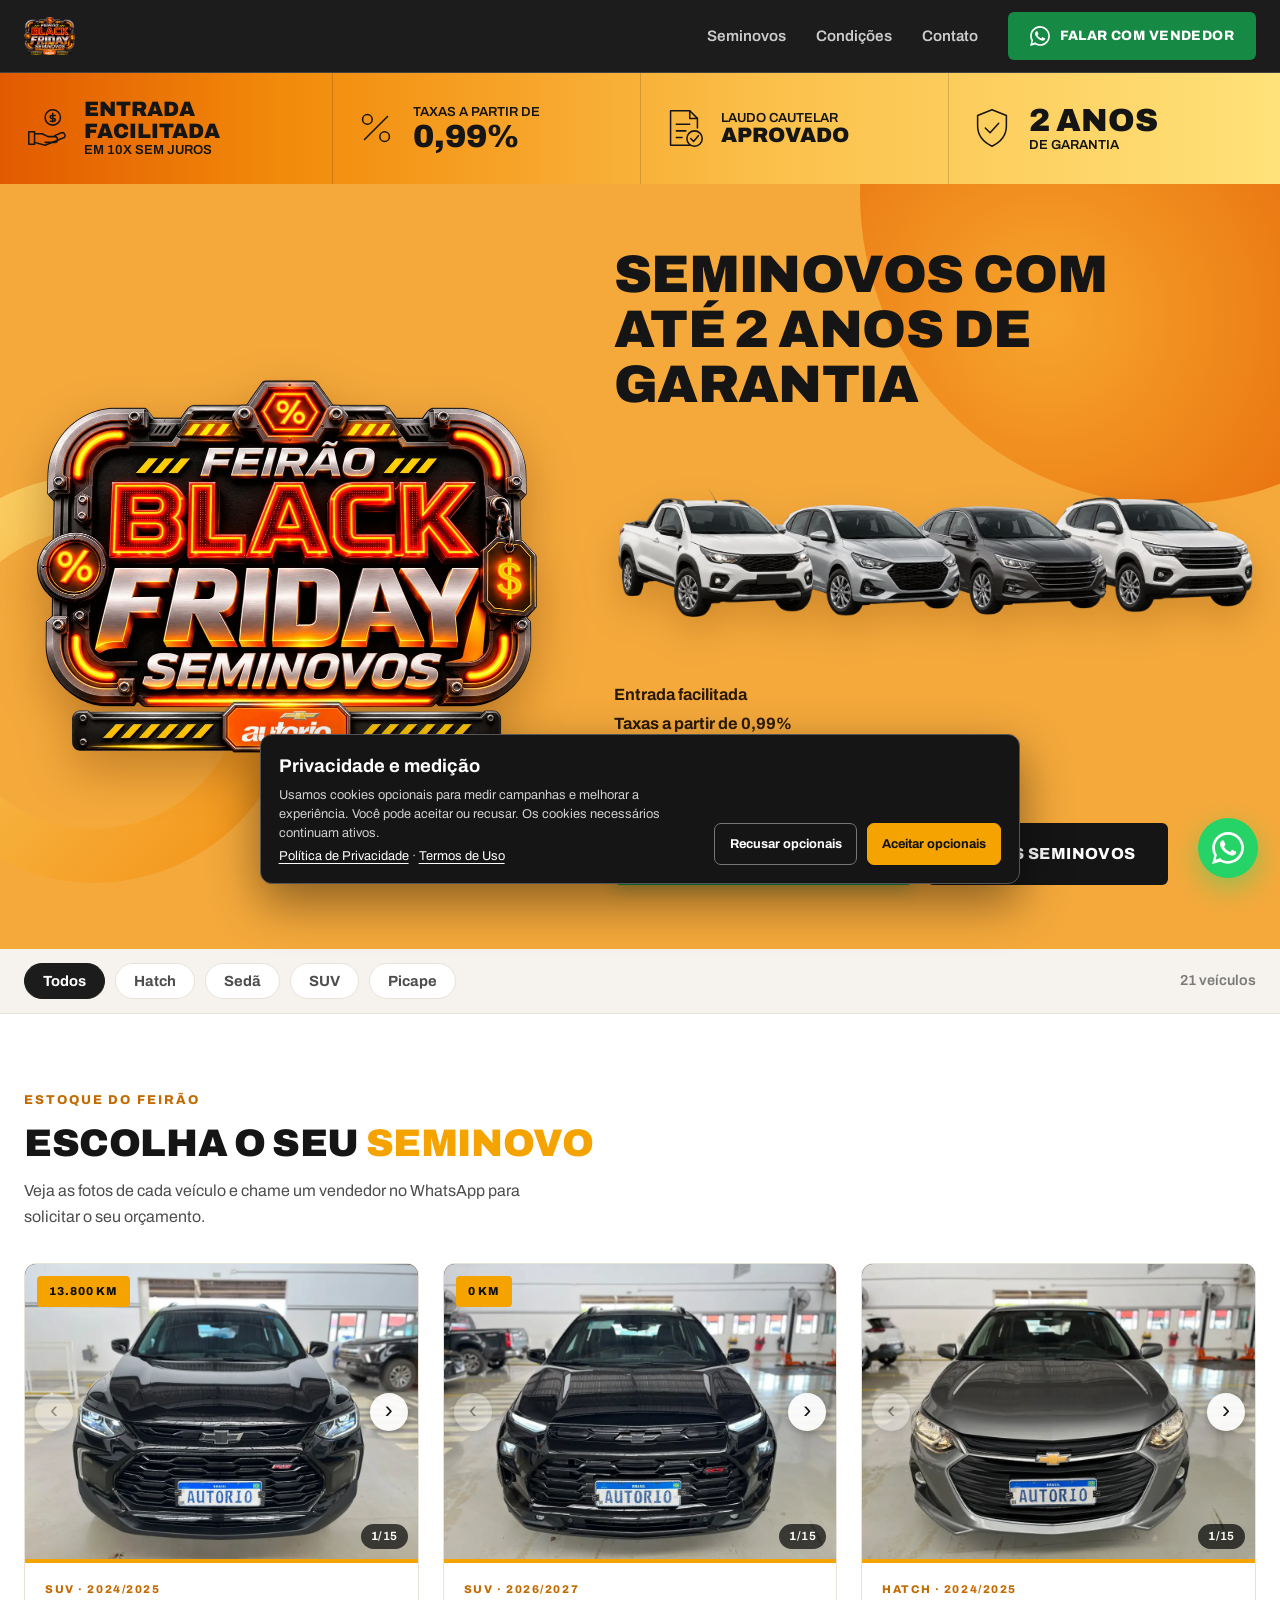
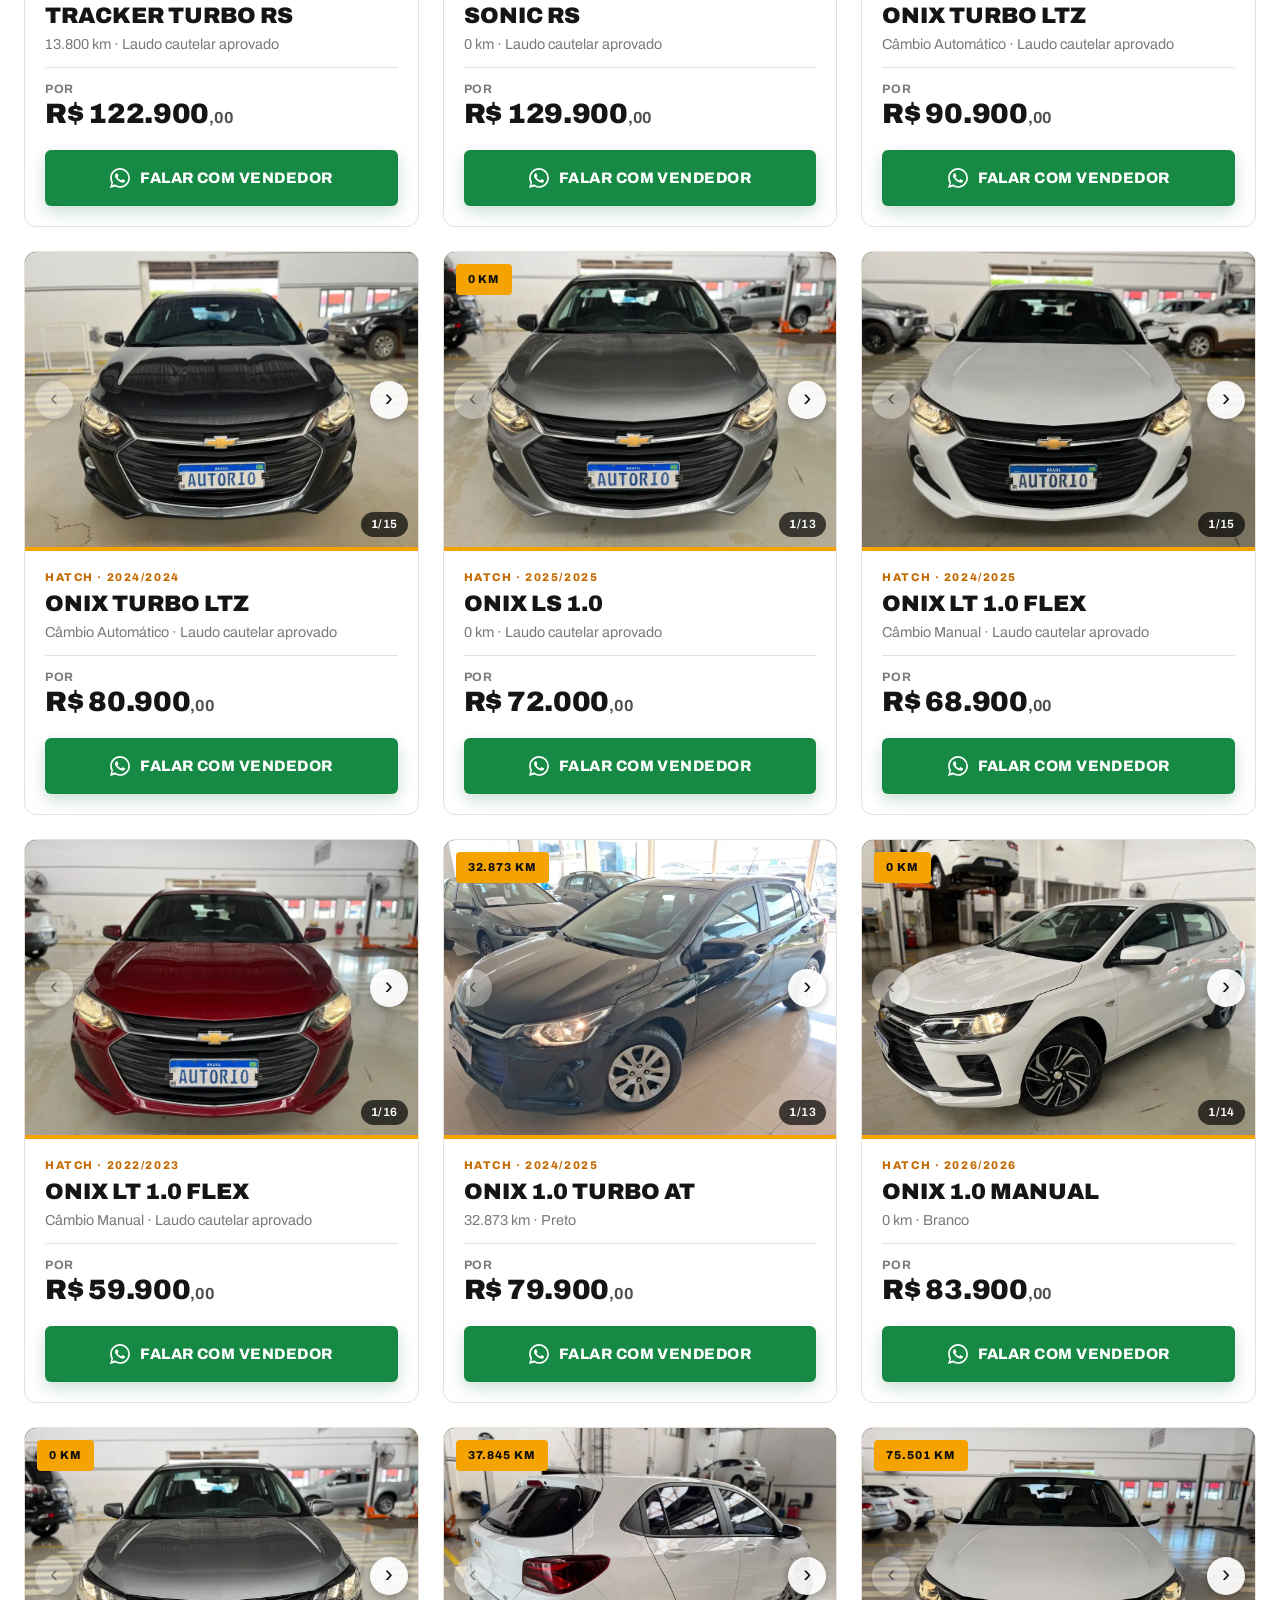
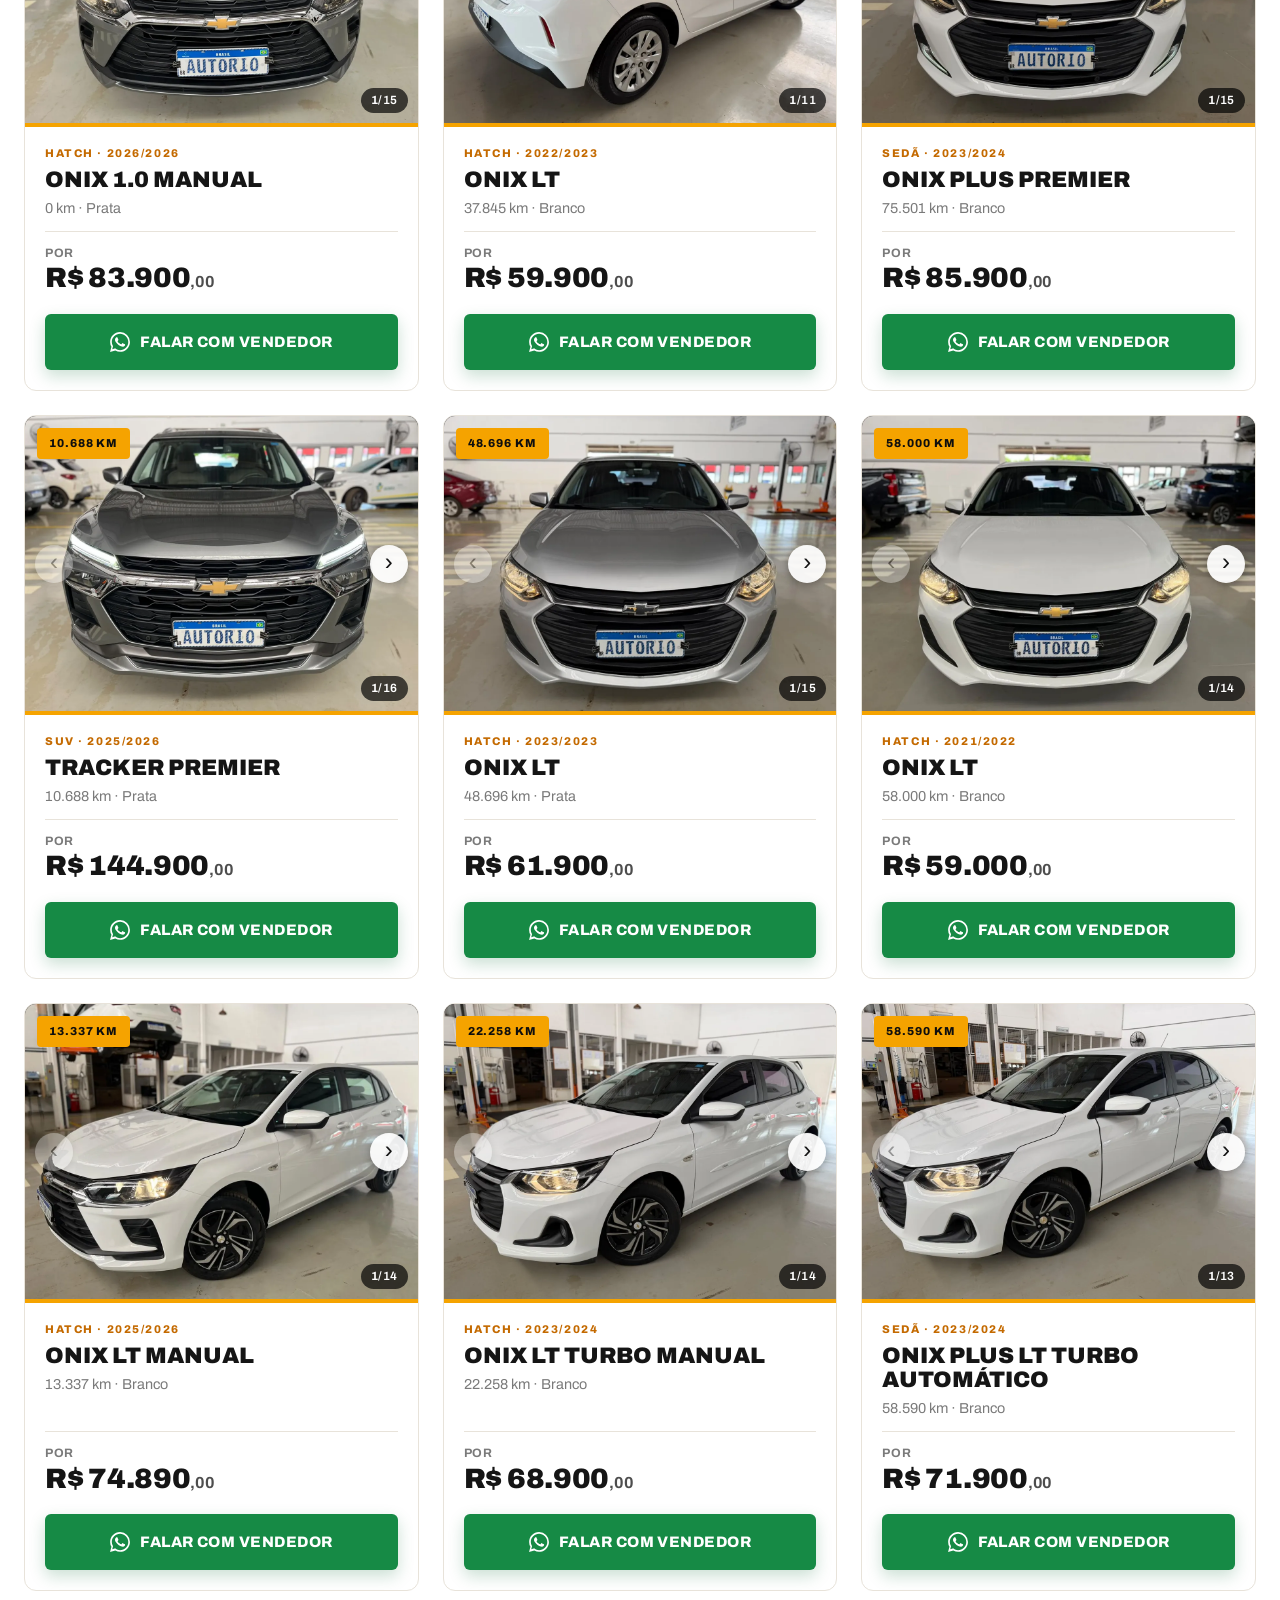
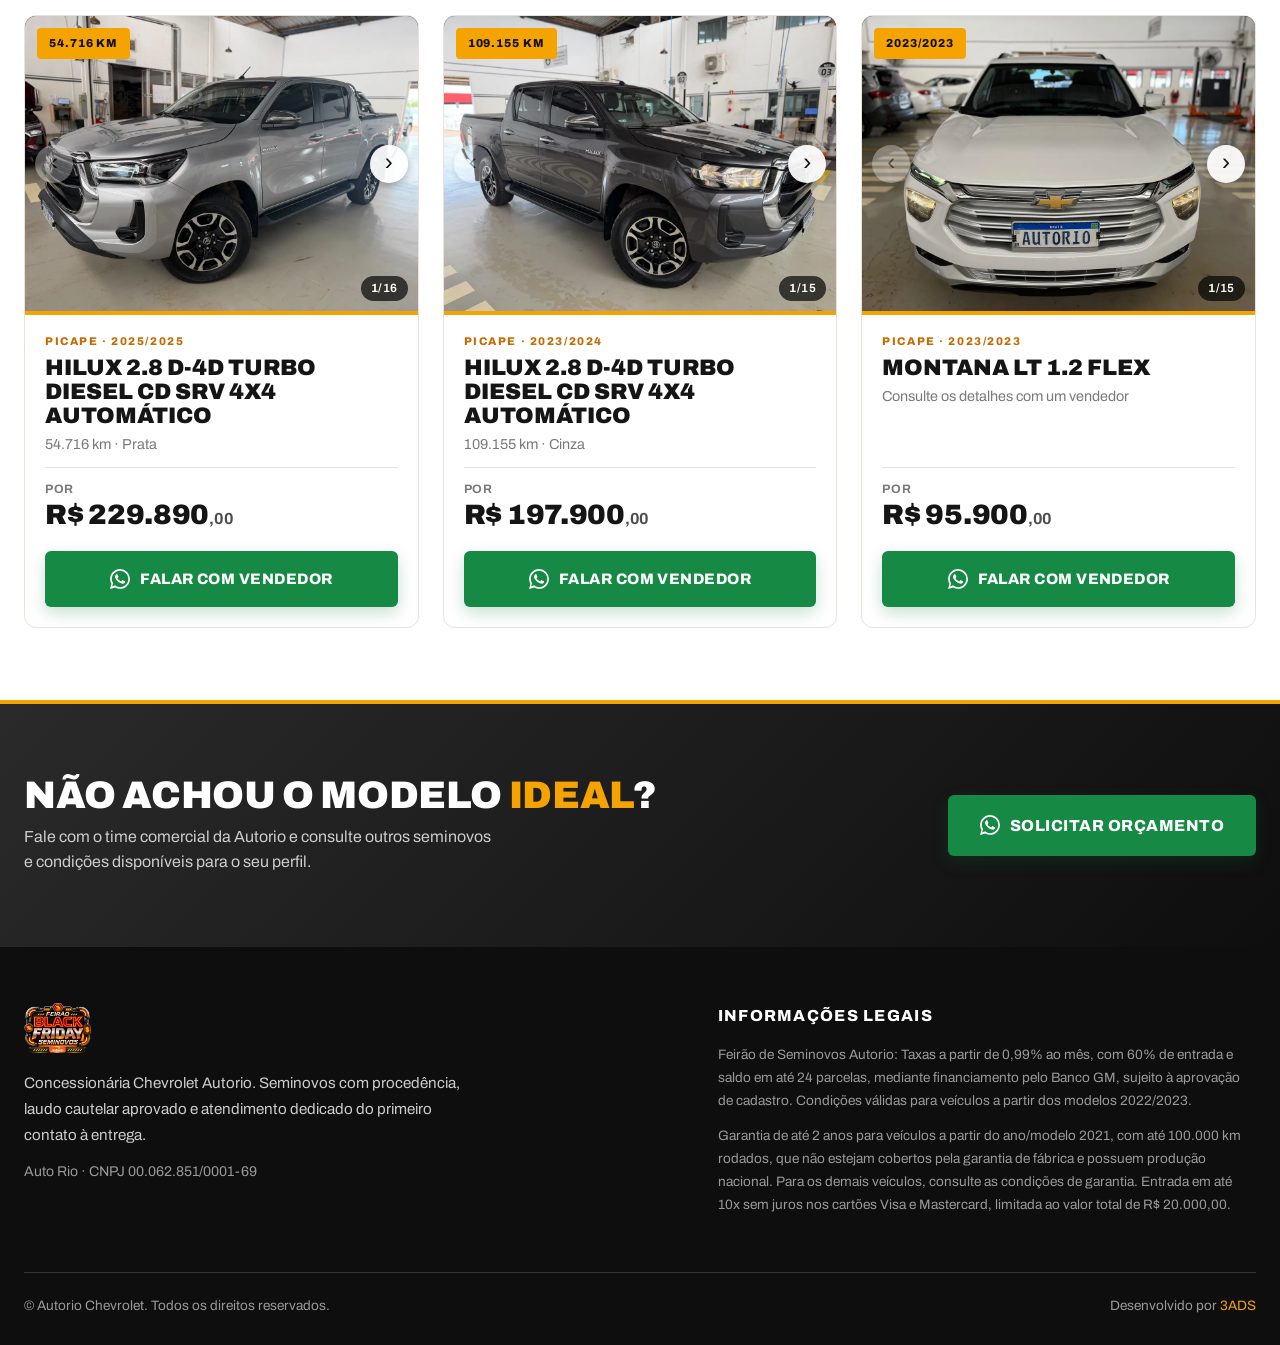
==== commit c8c9fc7a: "Atualiza catálogo do Feirão Autorio: saem 5 vendidos, entram 5 novos Saem Honda ZR-V Touring, Argo D" ====
--- a/feirao/index.html
+++ b/feirao/index.html
@@ -320,40 +320,6 @@
          Para adicionar/editar, copie um bloco <article class="car-card"> e troque fotos/nome/valores. -->
     <div class="grid">
 
-      <!-- HONDA ZR-V TOURING 2023/2024 -->
-      <article class="car-card" data-cat="suv">
-        <div class="carousel" aria-roledescription="carrossel" aria-label="Fotos do Honda ZR-V Touring 2023/2024">
-          <ul class="track">
-            <li class="slide"><img src="images/veiculos/honda-zrv-touring-2023/01.webp" alt="Honda ZR-V Touring 2023/2024 — foto 1 de 15" width="1000" height="750" decoding="async"></li>
-            <li class="slide"><img src="images/veiculos/honda-zrv-touring-2023/02.webp" alt="Honda ZR-V Touring 2023/2024 — foto 2 de 15" width="1000" height="750" loading="lazy" decoding="async"></li>
-            <li class="slide"><img src="images/veiculos/honda-zrv-touring-2023/03.webp" alt="Honda ZR-V Touring 2023/2024 — foto 3 de 15" width="1000" height="750" loading="lazy" decoding="async"></li>
-            <li class="slide"><img src="images/veiculos/honda-zrv-touring-2023/04.webp" alt="Honda ZR-V Touring 2023/2024 — foto 4 de 15" width="1000" height="750" loading="lazy" decoding="async"></li>
-            <li class="slide"><img src="images/veiculos/honda-zrv-touring-2023/05.webp" alt="Honda ZR-V Touring 2023/2024 — foto 5 de 15" width="1000" height="750" loading="lazy" decoding="async"></li>
-            <li class="slide"><img src="images/veiculos/honda-zrv-touring-2023/06.webp" alt="Honda ZR-V Touring 2023/2024 — foto 6 de 15" width="1000" height="750" loading="lazy" decoding="async"></li>
-            <li class="slide is-portrait"><img src="images/veiculos/honda-zrv-touring-2023/07.webp" alt="Honda ZR-V Touring 2023/2024 — foto 7 de 15" width="750" height="1000" loading="lazy" decoding="async"></li>
-            <li class="slide"><img src="images/veiculos/honda-zrv-touring-2023/08.webp" alt="Honda ZR-V Touring 2023/2024 — foto 8 de 15" width="1000" height="750" loading="lazy" decoding="async"></li>
-            <li class="slide"><img src="images/veiculos/honda-zrv-touring-2023/09.webp" alt="Honda ZR-V Touring 2023/2024 — foto 9 de 15" width="1000" height="750" loading="lazy" decoding="async"></li>
-            <li class="slide"><img src="images/veiculos/honda-zrv-touring-2023/10.webp" alt="Honda ZR-V Touring 2023/2024 — foto 10 de 15" width="1000" height="750" loading="lazy" decoding="async"></li>
-            <li class="slide is-portrait"><img src="images/veiculos/honda-zrv-touring-2023/11.webp" alt="Honda ZR-V Touring 2023/2024 — foto 11 de 15" width="750" height="1000" loading="lazy" decoding="async"></li>
-            <li class="slide is-portrait"><img src="images/veiculos/honda-zrv-touring-2023/12.webp" alt="Honda ZR-V Touring 2023/2024 — foto 12 de 15" width="750" height="1000" loading="lazy" decoding="async"></li>
-            <li class="slide"><img src="images/veiculos/honda-zrv-touring-2023/13.webp" alt="Honda ZR-V Touring 2023/2024 — foto 13 de 15" width="1000" height="750" loading="lazy" decoding="async"></li>
-            <li class="slide is-portrait"><img src="images/veiculos/honda-zrv-touring-2023/14.webp" alt="Honda ZR-V Touring 2023/2024 — foto 14 de 15" width="750" height="1000" loading="lazy" decoding="async"></li>
-            <li class="slide"><img src="images/veiculos/honda-zrv-touring-2023/15.webp" alt="Honda ZR-V Touring 2023/2024 — foto 15 de 15" width="1000" height="410" loading="lazy" decoding="async"></li>
-          </ul>
-          <span class="car-badge">16.984 km</span>
-          <button class="car-nav prev" type="button" aria-label="Foto anterior">‹</button>
-          <button class="car-nav next" type="button" aria-label="Próxima foto">›</button>
-          <span class="car-count" aria-hidden="true"><b>1</b>/15</span>
-        </div>
-        <div class="car-body">
-          <span class="car-tag">SUV · 2023/2024</span>
-          <h3 class="car-name">Honda ZR-V Touring</h3>
-          <p class="car-spec">16.984 km · Preto</p>
-          <div class="car-price"><small>Por</small><strong>R$ 122.900<span>,00</span></strong></div>
-          <a class="btn btn-primary car-cta" href="https://tintim.link/whatsapp/da0e8764-2846-4dcc-a7d2-c2a6366cd91c/b88e49ea-9191-4a31-8c49-b676442bb331" target="_blank" rel="noopener"><svg viewBox="0 0 24 24" aria-hidden="true"><path d="M.057 24l1.687-6.163a11.867 11.867 0 0 1-1.587-5.946C.16 5.335 5.495 0 12.05 0a11.82 11.82 0 0 1 8.413 3.488 11.82 11.82 0 0 1 3.48 8.414c-.003 6.557-5.338 11.892-11.893 11.892a11.9 11.9 0 0 1-5.688-1.448L.057 24zm6.597-3.807c1.676.995 3.276 1.591 5.392 1.592 5.448 0 9.886-4.434 9.889-9.885.002-5.462-4.415-9.89-9.881-9.892-5.452 0-9.887 4.434-9.889 9.884a9.86 9.86 0 0 0 1.51 5.26l-.999 3.648 3.978-1.207zm11.387-5.464c-.074-.124-.272-.198-.57-.347-.297-.149-1.758-.868-2.031-.967-.272-.099-.47-.149-.669.149-.198.297-.768.967-.941 1.165-.173.198-.347.223-.644.074-.297-.149-1.255-.462-2.39-1.475-.883-.788-1.48-1.761-1.653-2.059-.173-.297-.018-.458.13-.606.134-.133.297-.347.446-.521.151-.172.2-.296.3-.495.099-.198.05-.372-.025-.521-.075-.148-.669-1.611-.916-2.206-.242-.579-.487-.501-.669-.51l-.57-.01c-.198 0-.52.074-.792.372s-1.04 1.016-1.04 2.479 1.065 2.876 1.213 3.074c.149.198 2.095 3.2 5.076 4.487.709.306 1.263.489 1.694.626.712.226 1.36.194 1.872.118.571-.085 1.758-.719 2.006-1.413.248-.695.248-1.29.173-1.414z"/></svg>Falar com vendedor</a>
-        </div>
-      </article>
-
       <!-- TRACKER TURBO RS 2024/2025 -->
       <article class="car-card" data-cat="suv">
         <div class="carousel" aria-roledescription="carrossel" aria-label="Fotos do Chevrolet Tracker Turbo RS 2024/2025">
@@ -592,39 +558,6 @@
       </article>
 
 
-      <!-- Fiat Argo Drive 2022/2022 -->
-      <article class="car-card" data-cat="hatch">
-        <div class="carousel" aria-roledescription="carrossel" aria-label="Fotos do Fiat Argo Drive 2022/2022">
-          <ul class="track">
-            <li class="slide"><img src="images/veiculos/argo-drive-2022-preto/01.webp" alt="Fiat Argo Drive 2022/2022 — foto 1 de 14" width="1200" height="894" decoding="async"></li>
-            <li class="slide"><img src="images/veiculos/argo-drive-2022-preto/02.webp" alt="Fiat Argo Drive 2022/2022 — foto 2 de 14" width="1200" height="997" loading="lazy" decoding="async"></li>
-            <li class="slide"><img src="images/veiculos/argo-drive-2022-preto/03.webp" alt="Fiat Argo Drive 2022/2022 — foto 3 de 14" width="1200" height="900" loading="lazy" decoding="async"></li>
-            <li class="slide"><img src="images/veiculos/argo-drive-2022-preto/04.webp" alt="Fiat Argo Drive 2022/2022 — foto 4 de 14" width="1200" height="900" loading="lazy" decoding="async"></li>
-            <li class="slide"><img src="images/veiculos/argo-drive-2022-preto/05.webp" alt="Fiat Argo Drive 2022/2022 — foto 5 de 14" width="1200" height="900" loading="lazy" decoding="async"></li>
-            <li class="slide"><img src="images/veiculos/argo-drive-2022-preto/06.webp" alt="Fiat Argo Drive 2022/2022 — foto 6 de 14" width="1200" height="698" loading="lazy" decoding="async"></li>
-            <li class="slide"><img src="images/veiculos/argo-drive-2022-preto/07.webp" alt="Fiat Argo Drive 2022/2022 — foto 7 de 14" width="1200" height="970" loading="lazy" decoding="async"></li>
-            <li class="slide"><img src="images/veiculos/argo-drive-2022-preto/08.webp" alt="Fiat Argo Drive 2022/2022 — foto 8 de 14" width="1200" height="767" loading="lazy" decoding="async"></li>
-            <li class="slide"><img src="images/veiculos/argo-drive-2022-preto/09.webp" alt="Fiat Argo Drive 2022/2022 — foto 9 de 14" width="1200" height="908" loading="lazy" decoding="async"></li>
-            <li class="slide"><img src="images/veiculos/argo-drive-2022-preto/10.webp" alt="Fiat Argo Drive 2022/2022 — foto 10 de 14" width="1200" height="926" loading="lazy" decoding="async"></li>
-            <li class="slide"><img src="images/veiculos/argo-drive-2022-preto/11.webp" alt="Fiat Argo Drive 2022/2022 — foto 11 de 14" width="1200" height="927" loading="lazy" decoding="async"></li>
-            <li class="slide"><img src="images/veiculos/argo-drive-2022-preto/12.webp" alt="Fiat Argo Drive 2022/2022 — foto 12 de 14" width="1200" height="894" loading="lazy" decoding="async"></li>
-            <li class="slide"><img src="images/veiculos/argo-drive-2022-preto/13.webp" alt="Fiat Argo Drive 2022/2022 — foto 13 de 14" width="1200" height="912" loading="lazy" decoding="async"></li>
-            <li class="slide"><img src="images/veiculos/argo-drive-2022-preto/14.webp" alt="Fiat Argo Drive 2022/2022 — foto 14 de 14" width="1176" height="513" loading="lazy" decoding="async"></li>
-          </ul>
-          <span class="car-badge">24.962 km</span>
-          <button class="car-nav prev" type="button" aria-label="Foto anterior">‹</button>
-          <button class="car-nav next" type="button" aria-label="Próxima foto">›</button>
-          <span class="car-count" aria-hidden="true"><b>1</b>/14</span>
-        </div>
-        <div class="car-body">
-          <span class="car-tag">Hatch · 2022/2022</span>
-          <h3 class="car-name">Argo Drive</h3>
-          <p class="car-spec">24.962 km · Preto</p>
-          <div class="car-price"><small>Por</small><strong>R$ 57.890<span>,00</span></strong></div>
-          <a class="btn btn-primary car-cta" href="https://tintim.link/whatsapp/da0e8764-2846-4dcc-a7d2-c2a6366cd91c/b88e49ea-9191-4a31-8c49-b676442bb331" target="_blank" rel="noopener"><svg viewBox="0 0 24 24" aria-hidden="true"><path d="M.057 24l1.687-6.163a11.867 11.867 0 0 1-1.587-5.946C.16 5.335 5.495 0 12.05 0a11.82 11.82 0 0 1 8.413 3.488 11.82 11.82 0 0 1 3.48 8.414c-.003 6.557-5.338 11.892-11.893 11.892a11.9 11.9 0 0 1-5.688-1.448L.057 24zm6.597-3.807c1.676.995 3.276 1.591 5.392 1.592 5.448 0 9.886-4.434 9.889-9.885.002-5.462-4.415-9.89-9.881-9.892-5.452 0-9.887 4.434-9.889 9.884a9.86 9.86 0 0 0 1.51 5.26l-.999 3.648 3.978-1.207zm11.387-5.464c-.074-.124-.272-.198-.57-.347-.297-.149-1.758-.868-2.031-.967-.272-.099-.47-.149-.669.149-.198.297-.768.967-.941 1.165-.173.198-.347.223-.644.074-.297-.149-1.255-.462-2.39-1.475-.883-.788-1.48-1.761-1.653-2.059-.173-.297-.018-.458.13-.606.134-.133.297-.347.446-.521.151-.172.2-.296.3-.495.099-.198.05-.372-.025-.521-.075-.148-.669-1.611-.916-2.206-.242-.579-.487-.501-.669-.51l-.57-.01c-.198 0-.52.074-.792.372s-1.04 1.016-1.04 2.479 1.065 2.876 1.213 3.074c.149.198 2.095 3.2 5.076 4.487.709.306 1.263.489 1.694.626.712.226 1.36.194 1.872.118.571-.085 1.758-.719 2.006-1.413.248-.695.248-1.29.173-1.414z"/></svg>Falar com vendedor</a>
-        </div>
-      </article>
-
       <!-- Chevrolet Onix 1.0 Turbo AT 2024/2025 -->
       <article class="car-card" data-cat="hatch">
         <div class="carousel" aria-roledescription="carrossel" aria-label="Fotos do Chevrolet Onix 1.0 Turbo AT 2024/2025">
@@ -657,41 +590,6 @@
         </div>
       </article>
 
-
-
-      <!-- Chevrolet Tracker 1.0 Turbo 2024/2025 -->
-      <article class="car-card" data-cat="suv">
-        <div class="carousel" aria-roledescription="carrossel" aria-label="Fotos do Chevrolet Tracker 1.0 Turbo 2024/2025">
-          <ul class="track">
-            <li class="slide"><img src="images/veiculos/tracker-turbo-2025-cinza/01.webp" alt="Chevrolet Tracker 1.0 Turbo 2024/2025 — foto 1 de 15" width="1200" height="841" decoding="async"></li>
-            <li class="slide"><img src="images/veiculos/tracker-turbo-2025-cinza/02.webp" alt="Chevrolet Tracker 1.0 Turbo 2024/2025 — foto 2 de 15" width="1200" height="680" loading="lazy" decoding="async"></li>
-            <li class="slide"><img src="images/veiculos/tracker-turbo-2025-cinza/03.webp" alt="Chevrolet Tracker 1.0 Turbo 2024/2025 — foto 3 de 15" width="1200" height="900" loading="lazy" decoding="async"></li>
-            <li class="slide is-portrait"><img src="images/veiculos/tracker-turbo-2025-cinza/04.webp" alt="Chevrolet Tracker 1.0 Turbo 2024/2025 — foto 4 de 15" width="900" height="1200" loading="lazy" decoding="async"></li>
-            <li class="slide is-portrait"><img src="images/veiculos/tracker-turbo-2025-cinza/05.webp" alt="Chevrolet Tracker 1.0 Turbo 2024/2025 — foto 5 de 15" width="900" height="1200" loading="lazy" decoding="async"></li>
-            <li class="slide"><img src="images/veiculos/tracker-turbo-2025-cinza/06.webp" alt="Chevrolet Tracker 1.0 Turbo 2024/2025 — foto 6 de 15" width="1200" height="433" loading="lazy" decoding="async"></li>
-            <li class="slide"><img src="images/veiculos/tracker-turbo-2025-cinza/07.webp" alt="Chevrolet Tracker 1.0 Turbo 2024/2025 — foto 7 de 15" width="1200" height="900" loading="lazy" decoding="async"></li>
-            <li class="slide"><img src="images/veiculos/tracker-turbo-2025-cinza/08.webp" alt="Chevrolet Tracker 1.0 Turbo 2024/2025 — foto 8 de 15" width="1200" height="736" loading="lazy" decoding="async"></li>
-            <li class="slide"><img src="images/veiculos/tracker-turbo-2025-cinza/09.webp" alt="Chevrolet Tracker 1.0 Turbo 2024/2025 — foto 9 de 15" width="1200" height="795" loading="lazy" decoding="async"></li>
-            <li class="slide"><img src="images/veiculos/tracker-turbo-2025-cinza/10.webp" alt="Chevrolet Tracker 1.0 Turbo 2024/2025 — foto 10 de 15" width="1200" height="775" loading="lazy" decoding="async"></li>
-            <li class="slide"><img src="images/veiculos/tracker-turbo-2025-cinza/11.webp" alt="Chevrolet Tracker 1.0 Turbo 2024/2025 — foto 11 de 15" width="1200" height="912" loading="lazy" decoding="async"></li>
-            <li class="slide"><img src="images/veiculos/tracker-turbo-2025-cinza/12.webp" alt="Chevrolet Tracker 1.0 Turbo 2024/2025 — foto 12 de 15" width="1200" height="888" loading="lazy" decoding="async"></li>
-            <li class="slide"><img src="images/veiculos/tracker-turbo-2025-cinza/13.webp" alt="Chevrolet Tracker 1.0 Turbo 2024/2025 — foto 13 de 15" width="1200" height="886" loading="lazy" decoding="async"></li>
-            <li class="slide"><img src="images/veiculos/tracker-turbo-2025-cinza/14.webp" alt="Chevrolet Tracker 1.0 Turbo 2024/2025 — foto 14 de 15" width="1200" height="720" loading="lazy" decoding="async"></li>
-            <li class="slide"><img src="images/veiculos/tracker-turbo-2025-cinza/15.webp" alt="Chevrolet Tracker 1.0 Turbo 2024/2025 — foto 15 de 15" width="1200" height="957" loading="lazy" decoding="async"></li>
-          </ul>
-          <span class="car-badge">17.194 km</span>
-          <button class="car-nav prev" type="button" aria-label="Foto anterior">‹</button>
-          <button class="car-nav next" type="button" aria-label="Próxima foto">›</button>
-          <span class="car-count" aria-hidden="true"><b>1</b>/15</span>
-        </div>
-        <div class="car-body">
-          <span class="car-tag">SUV · 2024/2025</span>
-          <h3 class="car-name">Tracker 1.0 Turbo</h3>
-          <p class="car-spec">17.194 km · Cinza</p>
-          <div class="car-price"><small>Por</small><strong>R$ 97.900<span>,00</span></strong></div>
-          <a class="btn btn-primary car-cta" href="https://tintim.link/whatsapp/da0e8764-2846-4dcc-a7d2-c2a6366cd91c/b88e49ea-9191-4a31-8c49-b676442bb331" target="_blank" rel="noopener"><svg viewBox="0 0 24 24" aria-hidden="true"><path d="M.057 24l1.687-6.163a11.867 11.867 0 0 1-1.587-5.946C.16 5.335 5.495 0 12.05 0a11.82 11.82 0 0 1 8.413 3.488 11.82 11.82 0 0 1 3.48 8.414c-.003 6.557-5.338 11.892-11.893 11.892a11.9 11.9 0 0 1-5.688-1.448L.057 24zm6.597-3.807c1.676.995 3.276 1.591 5.392 1.592 5.448 0 9.886-4.434 9.889-9.885.002-5.462-4.415-9.89-9.881-9.892-5.452 0-9.887 4.434-9.889 9.884a9.86 9.86 0 0 0 1.51 5.26l-.999 3.648 3.978-1.207zm11.387-5.464c-.074-.124-.272-.198-.57-.347-.297-.149-1.758-.868-2.031-.967-.272-.099-.47-.149-.669.149-.198.297-.768.967-.941 1.165-.173.198-.347.223-.644.074-.297-.149-1.255-.462-2.39-1.475-.883-.788-1.48-1.761-1.653-2.059-.173-.297-.018-.458.13-.606.134-.133.297-.347.446-.521.151-.172.2-.296.3-.495.099-.198.05-.372-.025-.521-.075-.148-.669-1.611-.916-2.206-.242-.579-.487-.501-.669-.51l-.57-.01c-.198 0-.52.074-.792.372s-1.04 1.016-1.04 2.479 1.065 2.876 1.213 3.074c.149.198 2.095 3.2 5.076 4.487.709.306 1.263.489 1.694.626.712.226 1.36.194 1.872.118.571-.085 1.758-.719 2.006-1.413.248-.695.248-1.29.173-1.414z"/></svg>Falar com vendedor</a>
-        </div>
-      </article>
 
       <!-- Chevrolet Onix 1.0 Manual 2026/2026 -->
       <article class="car-card" data-cat="hatch">
@@ -861,72 +759,7 @@
         </div>
       </article>
 
-      <!-- Chevrolet S10 High Country 2024/2025 -->
-      <article class="car-card" data-cat="picape">
-        <div class="carousel" aria-roledescription="carrossel" aria-label="Fotos do Chevrolet S10 High Country 2024/2025">
-          <ul class="track">
-            <li class="slide"><img src="images/veiculos/s10-high-country-2025-prata/01.webp" alt="Chevrolet S10 High Country 2024/2025 — foto 1 de 14" width="1200" height="900" decoding="async"></li>
-            <li class="slide"><img src="images/veiculos/s10-high-country-2025-prata/02.webp" alt="Chevrolet S10 High Country 2024/2025 — foto 2 de 14" width="1200" height="600" loading="lazy" decoding="async"></li>
-            <li class="slide"><img src="images/veiculos/s10-high-country-2025-prata/03.webp" alt="Chevrolet S10 High Country 2024/2025 — foto 3 de 14" width="1200" height="900" loading="lazy" decoding="async"></li>
-            <li class="slide"><img src="images/veiculos/s10-high-country-2025-prata/04.webp" alt="Chevrolet S10 High Country 2024/2025 — foto 4 de 14" width="1200" height="900" loading="lazy" decoding="async"></li>
-            <li class="slide"><img src="images/veiculos/s10-high-country-2025-prata/05.webp" alt="Chevrolet S10 High Country 2024/2025 — foto 5 de 14" width="1200" height="900" loading="lazy" decoding="async"></li>
-            <li class="slide is-portrait"><img src="images/veiculos/s10-high-country-2025-prata/06.webp" alt="Chevrolet S10 High Country 2024/2025 — foto 6 de 14" width="900" height="1200" loading="lazy" decoding="async"></li>
-            <li class="slide"><img src="images/veiculos/s10-high-country-2025-prata/07.webp" alt="Chevrolet S10 High Country 2024/2025 — foto 7 de 14" width="1200" height="900" loading="lazy" decoding="async"></li>
-            <li class="slide is-portrait"><img src="images/veiculos/s10-high-country-2025-prata/08.webp" alt="Chevrolet S10 High Country 2024/2025 — foto 8 de 14" width="900" height="1200" loading="lazy" decoding="async"></li>
-            <li class="slide"><img src="images/veiculos/s10-high-country-2025-prata/09.webp" alt="Chevrolet S10 High Country 2024/2025 — foto 9 de 14" width="1200" height="900" loading="lazy" decoding="async"></li>
-            <li class="slide"><img src="images/veiculos/s10-high-country-2025-prata/10.webp" alt="Chevrolet S10 High Country 2024/2025 — foto 10 de 14" width="1200" height="900" loading="lazy" decoding="async"></li>
-            <li class="slide"><img src="images/veiculos/s10-high-country-2025-prata/11.webp" alt="Chevrolet S10 High Country 2024/2025 — foto 11 de 14" width="1200" height="900" loading="lazy" decoding="async"></li>
-            <li class="slide"><img src="images/veiculos/s10-high-country-2025-prata/12.webp" alt="Chevrolet S10 High Country 2024/2025 — foto 12 de 14" width="1200" height="900" loading="lazy" decoding="async"></li>
-            <li class="slide"><img src="images/veiculos/s10-high-country-2025-prata/13.webp" alt="Chevrolet S10 High Country 2024/2025 — foto 13 de 14" width="1200" height="900" loading="lazy" decoding="async"></li>
-            <li class="slide"><img src="images/veiculos/s10-high-country-2025-prata/14.webp" alt="Chevrolet S10 High Country 2024/2025 — foto 14 de 14" width="1200" height="900" loading="lazy" decoding="async"></li>
-          </ul>
-          <span class="car-badge">108.634 km</span>
-          <button class="car-nav prev" type="button" aria-label="Foto anterior">‹</button>
-          <button class="car-nav next" type="button" aria-label="Próxima foto">›</button>
-          <span class="car-count" aria-hidden="true"><b>1</b>/14</span>
-        </div>
-        <div class="car-body">
-          <span class="car-tag">Picape · 2024/2025</span>
-          <h3 class="car-name">S10 High Country</h3>
-          <p class="car-spec">108.634 km · Prata</p>
-          <div class="car-price"><small>Por</small><strong>R$ 216.900<span>,00</span></strong></div>
-          <a class="btn btn-primary car-cta" href="https://tintim.link/whatsapp/da0e8764-2846-4dcc-a7d2-c2a6366cd91c/b88e49ea-9191-4a31-8c49-b676442bb331" target="_blank" rel="noopener"><svg viewBox="0 0 24 24" aria-hidden="true"><path d="M.057 24l1.687-6.163a11.867 11.867 0 0 1-1.587-5.946C.16 5.335 5.495 0 12.05 0a11.82 11.82 0 0 1 8.413 3.488 11.82 11.82 0 0 1 3.48 8.414c-.003 6.557-5.338 11.892-11.893 11.892a11.9 11.9 0 0 1-5.688-1.448L.057 24zm6.597-3.807c1.676.995 3.276 1.591 5.392 1.592 5.448 0 9.886-4.434 9.889-9.885.002-5.462-4.415-9.89-9.881-9.892-5.452 0-9.887 4.434-9.889 9.884a9.86 9.86 0 0 0 1.51 5.26l-.999 3.648 3.978-1.207zm11.387-5.464c-.074-.124-.272-.198-.57-.347-.297-.149-1.758-.868-2.031-.967-.272-.099-.47-.149-.669.149-.198.297-.768.967-.941 1.165-.173.198-.347.223-.644.074-.297-.149-1.255-.462-2.39-1.475-.883-.788-1.48-1.761-1.653-2.059-.173-.297-.018-.458.13-.606.134-.133.297-.347.446-.521.151-.172.2-.296.3-.495.099-.198.05-.372-.025-.521-.075-.148-.669-1.611-.916-2.206-.242-.579-.487-.501-.669-.51l-.57-.01c-.198 0-.52.074-.792.372s-1.04 1.016-1.04 2.479 1.065 2.876 1.213 3.074c.149.198 2.095 3.2 5.076 4.487.709.306 1.263.489 1.694.626.712.226 1.36.194 1.872.118.571-.085 1.758-.719 2.006-1.413.248-.695.248-1.29.173-1.414z"/></svg>Falar com vendedor</a>
-        </div>
-      </article>
-
-      <!-- Chevrolet Onix RS 2024/2025 -->
-      <article class="car-card" data-cat="hatch">
-        <div class="carousel" aria-roledescription="carrossel" aria-label="Fotos do Chevrolet Onix RS 2024/2025">
-          <ul class="track">
-            <li class="slide"><img src="images/veiculos/onix-rs-2025-branco/01.webp" alt="Chevrolet Onix RS 2024/2025 — foto 1 de 15" width="1200" height="900" decoding="async"></li>
-            <li class="slide"><img src="images/veiculos/onix-rs-2025-branco/02.webp" alt="Chevrolet Onix RS 2024/2025 — foto 2 de 15" width="1200" height="900" loading="lazy" decoding="async"></li>
-            <li class="slide"><img src="images/veiculos/onix-rs-2025-branco/03.webp" alt="Chevrolet Onix RS 2024/2025 — foto 3 de 15" width="1200" height="900" loading="lazy" decoding="async"></li>
-            <li class="slide"><img src="images/veiculos/onix-rs-2025-branco/04.webp" alt="Chevrolet Onix RS 2024/2025 — foto 4 de 15" width="1200" height="900" loading="lazy" decoding="async"></li>
-            <li class="slide is-portrait"><img src="images/veiculos/onix-rs-2025-branco/05.webp" alt="Chevrolet Onix RS 2024/2025 — foto 5 de 15" width="900" height="1200" loading="lazy" decoding="async"></li>
-            <li class="slide is-portrait"><img src="images/veiculos/onix-rs-2025-branco/06.webp" alt="Chevrolet Onix RS 2024/2025 — foto 6 de 15" width="900" height="1200" loading="lazy" decoding="async"></li>
-            <li class="slide is-portrait"><img src="images/veiculos/onix-rs-2025-branco/07.webp" alt="Chevrolet Onix RS 2024/2025 — foto 7 de 15" width="900" height="1200" loading="lazy" decoding="async"></li>
-            <li class="slide is-portrait"><img src="images/veiculos/onix-rs-2025-branco/08.webp" alt="Chevrolet Onix RS 2024/2025 — foto 8 de 15" width="900" height="1200" loading="lazy" decoding="async"></li>
-            <li class="slide"><img src="images/veiculos/onix-rs-2025-branco/09.webp" alt="Chevrolet Onix RS 2024/2025 — foto 9 de 15" width="1200" height="900" loading="lazy" decoding="async"></li>
-            <li class="slide"><img src="images/veiculos/onix-rs-2025-branco/10.webp" alt="Chevrolet Onix RS 2024/2025 — foto 10 de 15" width="1200" height="900" loading="lazy" decoding="async"></li>
-            <li class="slide"><img src="images/veiculos/onix-rs-2025-branco/11.webp" alt="Chevrolet Onix RS 2024/2025 — foto 11 de 15" width="1200" height="900" loading="lazy" decoding="async"></li>
-            <li class="slide"><img src="images/veiculos/onix-rs-2025-branco/12.webp" alt="Chevrolet Onix RS 2024/2025 — foto 12 de 15" width="1200" height="900" loading="lazy" decoding="async"></li>
-            <li class="slide"><img src="images/veiculos/onix-rs-2025-branco/13.webp" alt="Chevrolet Onix RS 2024/2025 — foto 13 de 15" width="1200" height="900" loading="lazy" decoding="async"></li>
-            <li class="slide"><img src="images/veiculos/onix-rs-2025-branco/14.webp" alt="Chevrolet Onix RS 2024/2025 — foto 14 de 15" width="1200" height="900" loading="lazy" decoding="async"></li>
-            <li class="slide"><img src="images/veiculos/onix-rs-2025-branco/15.webp" alt="Chevrolet Onix RS 2024/2025 — foto 15 de 15" width="1200" height="447" loading="lazy" decoding="async"></li>
-          </ul>
-          <span class="car-badge">15.952 km</span>
-          <button class="car-nav prev" type="button" aria-label="Foto anterior">‹</button>
-          <button class="car-nav next" type="button" aria-label="Próxima foto">›</button>
-          <span class="car-count" aria-hidden="true"><b>1</b>/15</span>
-        </div>
-        <div class="car-body">
-          <span class="car-tag">Hatch · 2024/2025</span>
-          <h3 class="car-name">Onix RS</h3>
-          <p class="car-spec">15.952 km · Branco</p>
-          <div class="car-price"><small>Por</small><strong>R$ 92.000<span>,00</span></strong></div>
-          <a class="btn btn-primary car-cta" href="https://tintim.link/whatsapp/da0e8764-2846-4dcc-a7d2-c2a6366cd91c/b88e49ea-9191-4a31-8c49-b676442bb331" target="_blank" rel="noopener"><svg viewBox="0 0 24 24" aria-hidden="true"><path d="M.057 24l1.687-6.163a11.867 11.867 0 0 1-1.587-5.946C.16 5.335 5.495 0 12.05 0a11.82 11.82 0 0 1 8.413 3.488 11.82 11.82 0 0 1 3.48 8.414c-.003 6.557-5.338 11.892-11.893 11.892a11.9 11.9 0 0 1-5.688-1.448L.057 24zm6.597-3.807c1.676.995 3.276 1.591 5.392 1.592 5.448 0 9.886-4.434 9.889-9.885.002-5.462-4.415-9.89-9.881-9.892-5.452 0-9.887 4.434-9.889 9.884a9.86 9.86 0 0 0 1.51 5.26l-.999 3.648 3.978-1.207zm11.387-5.464c-.074-.124-.272-.198-.57-.347-.297-.149-1.758-.868-2.031-.967-.272-.099-.47-.149-.669.149-.198.297-.768.967-.941 1.165-.173.198-.347.223-.644.074-.297-.149-1.255-.462-2.39-1.475-.883-.788-1.48-1.761-1.653-2.059-.173-.297-.018-.458.13-.606.134-.133.297-.347.446-.521.151-.172.2-.296.3-.495.099-.198.05-.372-.025-.521-.075-.148-.669-1.611-.916-2.206-.242-.579-.487-.501-.669-.51l-.57-.01c-.198 0-.52.074-.792.372s-1.04 1.016-1.04 2.479 1.065 2.876 1.213 3.074c.149.198 2.095 3.2 5.076 4.487.709.306 1.263.489 1.694.626.712.226 1.36.194 1.872.118.571-.085 1.758-.719 2.006-1.413.248-.695.248-1.29.173-1.414z"/></svg>Falar com vendedor</a>
-        </div>
-      </article>
+
 
       <!-- Chevrolet Onix LT 2023/2023 -->
       <article class="car-card" data-cat="hatch">
@@ -991,6 +824,173 @@
           <h3 class="car-name">Onix LT</h3>
           <p class="car-spec">58.000 km · Branco</p>
           <div class="car-price"><small>Por</small><strong>R$ 59.000<span>,00</span></strong></div>
+          <a class="btn btn-primary car-cta" href="https://tintim.link/whatsapp/da0e8764-2846-4dcc-a7d2-c2a6366cd91c/b88e49ea-9191-4a31-8c49-b676442bb331" target="_blank" rel="noopener"><svg viewBox="0 0 24 24" aria-hidden="true"><path d="M.057 24l1.687-6.163a11.867 11.867 0 0 1-1.587-5.946C.16 5.335 5.495 0 12.05 0a11.82 11.82 0 0 1 8.413 3.488 11.82 11.82 0 0 1 3.48 8.414c-.003 6.557-5.338 11.892-11.893 11.892a11.9 11.9 0 0 1-5.688-1.448L.057 24zm6.597-3.807c1.676.995 3.276 1.591 5.392 1.592 5.448 0 9.886-4.434 9.889-9.885.002-5.462-4.415-9.89-9.881-9.892-5.452 0-9.887 4.434-9.889 9.884a9.86 9.86 0 0 0 1.51 5.26l-.999 3.648 3.978-1.207zm11.387-5.464c-.074-.124-.272-.198-.57-.347-.297-.149-1.758-.868-2.031-.967-.272-.099-.47-.149-.669.149-.198.297-.768.967-.941 1.165-.173.198-.347.223-.644.074-.297-.149-1.255-.462-2.39-1.475-.883-.788-1.48-1.761-1.653-2.059-.173-.297-.018-.458.13-.606.134-.133.297-.347.446-.521.151-.172.2-.296.3-.495.099-.198.05-.372-.025-.521-.075-.148-.669-1.611-.916-2.206-.242-.579-.487-.501-.669-.51l-.57-.01c-.198 0-.52.074-.792.372s-1.04 1.016-1.04 2.479 1.065 2.876 1.213 3.074c.149.198 2.095 3.2 5.076 4.487.709.306 1.263.489 1.694.626.712.226 1.36.194 1.872.118.571-.085 1.758-.719 2.006-1.413.248-.695.248-1.29.173-1.414z"/></svg>Falar com vendedor</a>
+        </div>
+      </article>
+
+      <!-- Chevrolet Onix LT Manual 2025/2026 -->
+      <article class="car-card" data-cat="hatch">
+        <div class="carousel" aria-roledescription="carrossel" aria-label="Fotos do Chevrolet Onix LT Manual 2025/2026">
+          <ul class="track">
+            <li class="slide"><img src="images/veiculos/onix-lt-2026-branco/01.webp" alt="Chevrolet Onix LT Manual 2025/2026 — foto 1 de 14" width="1200" height="900" decoding="async"></li>
+            <li class="slide"><img src="images/veiculos/onix-lt-2026-branco/02.webp" alt="Chevrolet Onix LT Manual 2025/2026 — foto 2 de 14" width="1200" height="900" loading="lazy" decoding="async"></li>
+            <li class="slide"><img src="images/veiculos/onix-lt-2026-branco/03.webp" alt="Chevrolet Onix LT Manual 2025/2026 — foto 3 de 14" width="1200" height="900" loading="lazy" decoding="async"></li>
+            <li class="slide"><img src="images/veiculos/onix-lt-2026-branco/04.webp" alt="Chevrolet Onix LT Manual 2025/2026 — foto 4 de 14" width="1200" height="900" loading="lazy" decoding="async"></li>
+            <li class="slide"><img src="images/veiculos/onix-lt-2026-branco/05.webp" alt="Chevrolet Onix LT Manual 2025/2026 — foto 5 de 14" width="1200" height="900" loading="lazy" decoding="async"></li>
+            <li class="slide"><img src="images/veiculos/onix-lt-2026-branco/06.webp" alt="Chevrolet Onix LT Manual 2025/2026 — foto 6 de 14" width="1200" height="900" loading="lazy" decoding="async"></li>
+            <li class="slide"><img src="images/veiculos/onix-lt-2026-branco/07.webp" alt="Chevrolet Onix LT Manual 2025/2026 — foto 7 de 14" width="1200" height="900" loading="lazy" decoding="async"></li>
+            <li class="slide is-portrait"><img src="images/veiculos/onix-lt-2026-branco/08.webp" alt="Chevrolet Onix LT Manual 2025/2026 — foto 8 de 14" width="900" height="1200" loading="lazy" decoding="async"></li>
+            <li class="slide is-portrait"><img src="images/veiculos/onix-lt-2026-branco/09.webp" alt="Chevrolet Onix LT Manual 2025/2026 — foto 9 de 14" width="900" height="1200" loading="lazy" decoding="async"></li>
+            <li class="slide is-portrait"><img src="images/veiculos/onix-lt-2026-branco/10.webp" alt="Chevrolet Onix LT Manual 2025/2026 — foto 10 de 14" width="900" height="1200" loading="lazy" decoding="async"></li>
+            <li class="slide is-portrait"><img src="images/veiculos/onix-lt-2026-branco/11.webp" alt="Chevrolet Onix LT Manual 2025/2026 — foto 11 de 14" width="900" height="1200" loading="lazy" decoding="async"></li>
+            <li class="slide"><img src="images/veiculos/onix-lt-2026-branco/12.webp" alt="Chevrolet Onix LT Manual 2025/2026 — foto 12 de 14" width="1200" height="900" loading="lazy" decoding="async"></li>
+            <li class="slide"><img src="images/veiculos/onix-lt-2026-branco/13.webp" alt="Chevrolet Onix LT Manual 2025/2026 — foto 13 de 14" width="1200" height="900" loading="lazy" decoding="async"></li>
+            <li class="slide"><img src="images/veiculos/onix-lt-2026-branco/14.webp" alt="Chevrolet Onix LT Manual 2025/2026 — foto 14 de 14" width="1200" height="359" loading="lazy" decoding="async"></li>
+          </ul>
+          <span class="car-badge">13.337 km</span>
+          <button class="car-nav prev" type="button" aria-label="Foto anterior">‹</button>
+          <button class="car-nav next" type="button" aria-label="Próxima foto">›</button>
+          <span class="car-count" aria-hidden="true"><b>1</b>/14</span>
+        </div>
+        <div class="car-body">
+          <span class="car-tag">Hatch · 2025/2026</span>
+          <h3 class="car-name">Onix LT Manual</h3>
+          <p class="car-spec">13.337 km · Branco</p>
+          <div class="car-price"><small>Por</small><strong>R$ 74.890<span>,00</span></strong></div>
+          <a class="btn btn-primary car-cta" href="https://tintim.link/whatsapp/da0e8764-2846-4dcc-a7d2-c2a6366cd91c/b88e49ea-9191-4a31-8c49-b676442bb331" target="_blank" rel="noopener"><svg viewBox="0 0 24 24" aria-hidden="true"><path d="M.057 24l1.687-6.163a11.867 11.867 0 0 1-1.587-5.946C.16 5.335 5.495 0 12.05 0a11.82 11.82 0 0 1 8.413 3.488 11.82 11.82 0 0 1 3.48 8.414c-.003 6.557-5.338 11.892-11.893 11.892a11.9 11.9 0 0 1-5.688-1.448L.057 24zm6.597-3.807c1.676.995 3.276 1.591 5.392 1.592 5.448 0 9.886-4.434 9.889-9.885.002-5.462-4.415-9.89-9.881-9.892-5.452 0-9.887 4.434-9.889 9.884a9.86 9.86 0 0 0 1.51 5.26l-.999 3.648 3.978-1.207zm11.387-5.464c-.074-.124-.272-.198-.57-.347-.297-.149-1.758-.868-2.031-.967-.272-.099-.47-.149-.669.149-.198.297-.768.967-.941 1.165-.173.198-.347.223-.644.074-.297-.149-1.255-.462-2.39-1.475-.883-.788-1.48-1.761-1.653-2.059-.173-.297-.018-.458.13-.606.134-.133.297-.347.446-.521.151-.172.2-.296.3-.495.099-.198.05-.372-.025-.521-.075-.148-.669-1.611-.916-2.206-.242-.579-.487-.501-.669-.51l-.57-.01c-.198 0-.52.074-.792.372s-1.04 1.016-1.04 2.479 1.065 2.876 1.213 3.074c.149.198 2.095 3.2 5.076 4.487.709.306 1.263.489 1.694.626.712.226 1.36.194 1.872.118.571-.085 1.758-.719 2.006-1.413.248-.695.248-1.29.173-1.414z"/></svg>Falar com vendedor</a>
+        </div>
+      </article>
+
+      <!-- Chevrolet Onix LT Turbo Manual 2023/2024 -->
+      <article class="car-card" data-cat="hatch">
+        <div class="carousel" aria-roledescription="carrossel" aria-label="Fotos do Chevrolet Onix LT Turbo Manual 2023/2024">
+          <ul class="track">
+            <li class="slide"><img src="images/veiculos/onix-lt-turbo-2024-branco/01.webp" alt="Chevrolet Onix LT Turbo Manual 2023/2024 — foto 1 de 14" width="1200" height="900" decoding="async"></li>
+            <li class="slide"><img src="images/veiculos/onix-lt-turbo-2024-branco/02.webp" alt="Chevrolet Onix LT Turbo Manual 2023/2024 — foto 2 de 14" width="1200" height="900" loading="lazy" decoding="async"></li>
+            <li class="slide"><img src="images/veiculos/onix-lt-turbo-2024-branco/03.webp" alt="Chevrolet Onix LT Turbo Manual 2023/2024 — foto 3 de 14" width="1200" height="900" loading="lazy" decoding="async"></li>
+            <li class="slide"><img src="images/veiculos/onix-lt-turbo-2024-branco/04.webp" alt="Chevrolet Onix LT Turbo Manual 2023/2024 — foto 4 de 14" width="1200" height="900" loading="lazy" decoding="async"></li>
+            <li class="slide"><img src="images/veiculos/onix-lt-turbo-2024-branco/05.webp" alt="Chevrolet Onix LT Turbo Manual 2023/2024 — foto 5 de 14" width="1200" height="900" loading="lazy" decoding="async"></li>
+            <li class="slide"><img src="images/veiculos/onix-lt-turbo-2024-branco/06.webp" alt="Chevrolet Onix LT Turbo Manual 2023/2024 — foto 6 de 14" width="1200" height="900" loading="lazy" decoding="async"></li>
+            <li class="slide"><img src="images/veiculos/onix-lt-turbo-2024-branco/07.webp" alt="Chevrolet Onix LT Turbo Manual 2023/2024 — foto 7 de 14" width="1200" height="900" loading="lazy" decoding="async"></li>
+            <li class="slide is-portrait"><img src="images/veiculos/onix-lt-turbo-2024-branco/08.webp" alt="Chevrolet Onix LT Turbo Manual 2023/2024 — foto 8 de 14" width="900" height="1200" loading="lazy" decoding="async"></li>
+            <li class="slide is-portrait"><img src="images/veiculos/onix-lt-turbo-2024-branco/09.webp" alt="Chevrolet Onix LT Turbo Manual 2023/2024 — foto 9 de 14" width="900" height="1200" loading="lazy" decoding="async"></li>
+            <li class="slide is-portrait"><img src="images/veiculos/onix-lt-turbo-2024-branco/10.webp" alt="Chevrolet Onix LT Turbo Manual 2023/2024 — foto 10 de 14" width="900" height="1200" loading="lazy" decoding="async"></li>
+            <li class="slide"><img src="images/veiculos/onix-lt-turbo-2024-branco/11.webp" alt="Chevrolet Onix LT Turbo Manual 2023/2024 — foto 11 de 14" width="1200" height="900" loading="lazy" decoding="async"></li>
+            <li class="slide"><img src="images/veiculos/onix-lt-turbo-2024-branco/12.webp" alt="Chevrolet Onix LT Turbo Manual 2023/2024 — foto 12 de 14" width="1200" height="900" loading="lazy" decoding="async"></li>
+            <li class="slide"><img src="images/veiculos/onix-lt-turbo-2024-branco/13.webp" alt="Chevrolet Onix LT Turbo Manual 2023/2024 — foto 13 de 14" width="1200" height="900" loading="lazy" decoding="async"></li>
+            <li class="slide"><img src="images/veiculos/onix-lt-turbo-2024-branco/14.webp" alt="Chevrolet Onix LT Turbo Manual 2023/2024 — foto 14 de 14" width="1200" height="459" loading="lazy" decoding="async"></li>
+          </ul>
+          <span class="car-badge">22.258 km</span>
+          <button class="car-nav prev" type="button" aria-label="Foto anterior">‹</button>
+          <button class="car-nav next" type="button" aria-label="Próxima foto">›</button>
+          <span class="car-count" aria-hidden="true"><b>1</b>/14</span>
+        </div>
+        <div class="car-body">
+          <span class="car-tag">Hatch · 2023/2024</span>
+          <h3 class="car-name">Onix LT Turbo Manual</h3>
+          <p class="car-spec">22.258 km · Branco</p>
+          <div class="car-price"><small>Por</small><strong>R$ 68.900<span>,00</span></strong></div>
+          <a class="btn btn-primary car-cta" href="https://tintim.link/whatsapp/da0e8764-2846-4dcc-a7d2-c2a6366cd91c/b88e49ea-9191-4a31-8c49-b676442bb331" target="_blank" rel="noopener"><svg viewBox="0 0 24 24" aria-hidden="true"><path d="M.057 24l1.687-6.163a11.867 11.867 0 0 1-1.587-5.946C.16 5.335 5.495 0 12.05 0a11.82 11.82 0 0 1 8.413 3.488 11.82 11.82 0 0 1 3.48 8.414c-.003 6.557-5.338 11.892-11.893 11.892a11.9 11.9 0 0 1-5.688-1.448L.057 24zm6.597-3.807c1.676.995 3.276 1.591 5.392 1.592 5.448 0 9.886-4.434 9.889-9.885.002-5.462-4.415-9.89-9.881-9.892-5.452 0-9.887 4.434-9.889 9.884a9.86 9.86 0 0 0 1.51 5.26l-.999 3.648 3.978-1.207zm11.387-5.464c-.074-.124-.272-.198-.57-.347-.297-.149-1.758-.868-2.031-.967-.272-.099-.47-.149-.669.149-.198.297-.768.967-.941 1.165-.173.198-.347.223-.644.074-.297-.149-1.255-.462-2.39-1.475-.883-.788-1.48-1.761-1.653-2.059-.173-.297-.018-.458.13-.606.134-.133.297-.347.446-.521.151-.172.2-.296.3-.495.099-.198.05-.372-.025-.521-.075-.148-.669-1.611-.916-2.206-.242-.579-.487-.501-.669-.51l-.57-.01c-.198 0-.52.074-.792.372s-1.04 1.016-1.04 2.479 1.065 2.876 1.213 3.074c.149.198 2.095 3.2 5.076 4.487.709.306 1.263.489 1.694.626.712.226 1.36.194 1.872.118.571-.085 1.758-.719 2.006-1.413.248-.695.248-1.29.173-1.414z"/></svg>Falar com vendedor</a>
+        </div>
+      </article>
+
+      <!-- Chevrolet Onix Plus LT Turbo Automático 2023/2024 -->
+      <article class="car-card" data-cat="seda">
+        <div class="carousel" aria-roledescription="carrossel" aria-label="Fotos do Chevrolet Onix Plus LT Turbo Automático 2023/2024">
+          <ul class="track">
+            <li class="slide"><img src="images/veiculos/onix-plus-lt-turbo-2024-branco/01.webp" alt="Chevrolet Onix Plus LT Turbo Automático 2023/2024 — foto 1 de 13" width="1200" height="900" decoding="async"></li>
+            <li class="slide"><img src="images/veiculos/onix-plus-lt-turbo-2024-branco/02.webp" alt="Chevrolet Onix Plus LT Turbo Automático 2023/2024 — foto 2 de 13" width="1200" height="900" loading="lazy" decoding="async"></li>
+            <li class="slide"><img src="images/veiculos/onix-plus-lt-turbo-2024-branco/03.webp" alt="Chevrolet Onix Plus LT Turbo Automático 2023/2024 — foto 3 de 13" width="1200" height="900" loading="lazy" decoding="async"></li>
+            <li class="slide"><img src="images/veiculos/onix-plus-lt-turbo-2024-branco/04.webp" alt="Chevrolet Onix Plus LT Turbo Automático 2023/2024 — foto 4 de 13" width="1200" height="900" loading="lazy" decoding="async"></li>
+            <li class="slide"><img src="images/veiculos/onix-plus-lt-turbo-2024-branco/05.webp" alt="Chevrolet Onix Plus LT Turbo Automático 2023/2024 — foto 5 de 13" width="1200" height="900" loading="lazy" decoding="async"></li>
+            <li class="slide"><img src="images/veiculos/onix-plus-lt-turbo-2024-branco/06.webp" alt="Chevrolet Onix Plus LT Turbo Automático 2023/2024 — foto 6 de 13" width="1200" height="900" loading="lazy" decoding="async"></li>
+            <li class="slide"><img src="images/veiculos/onix-plus-lt-turbo-2024-branco/07.webp" alt="Chevrolet Onix Plus LT Turbo Automático 2023/2024 — foto 7 de 13" width="1200" height="900" loading="lazy" decoding="async"></li>
+            <li class="slide is-portrait"><img src="images/veiculos/onix-plus-lt-turbo-2024-branco/08.webp" alt="Chevrolet Onix Plus LT Turbo Automático 2023/2024 — foto 8 de 13" width="900" height="1200" loading="lazy" decoding="async"></li>
+            <li class="slide is-portrait"><img src="images/veiculos/onix-plus-lt-turbo-2024-branco/09.webp" alt="Chevrolet Onix Plus LT Turbo Automático 2023/2024 — foto 9 de 13" width="900" height="1200" loading="lazy" decoding="async"></li>
+            <li class="slide is-portrait"><img src="images/veiculos/onix-plus-lt-turbo-2024-branco/10.webp" alt="Chevrolet Onix Plus LT Turbo Automático 2023/2024 — foto 10 de 13" width="900" height="1200" loading="lazy" decoding="async"></li>
+            <li class="slide"><img src="images/veiculos/onix-plus-lt-turbo-2024-branco/11.webp" alt="Chevrolet Onix Plus LT Turbo Automático 2023/2024 — foto 11 de 13" width="1200" height="900" loading="lazy" decoding="async"></li>
+            <li class="slide"><img src="images/veiculos/onix-plus-lt-turbo-2024-branco/12.webp" alt="Chevrolet Onix Plus LT Turbo Automático 2023/2024 — foto 12 de 13" width="1200" height="900" loading="lazy" decoding="async"></li>
+            <li class="slide"><img src="images/veiculos/onix-plus-lt-turbo-2024-branco/13.webp" alt="Chevrolet Onix Plus LT Turbo Automático 2023/2024 — foto 13 de 13" width="1200" height="464" loading="lazy" decoding="async"></li>
+          </ul>
+          <span class="car-badge">58.590 km</span>
+          <button class="car-nav prev" type="button" aria-label="Foto anterior">‹</button>
+          <button class="car-nav next" type="button" aria-label="Próxima foto">›</button>
+          <span class="car-count" aria-hidden="true"><b>1</b>/13</span>
+        </div>
+        <div class="car-body">
+          <span class="car-tag">Sedã · 2023/2024</span>
+          <h3 class="car-name">Onix Plus LT Turbo Automático</h3>
+          <p class="car-spec">58.590 km · Branco</p>
+          <div class="car-price"><small>Por</small><strong>R$ 71.900<span>,00</span></strong></div>
+          <a class="btn btn-primary car-cta" href="https://tintim.link/whatsapp/da0e8764-2846-4dcc-a7d2-c2a6366cd91c/b88e49ea-9191-4a31-8c49-b676442bb331" target="_blank" rel="noopener"><svg viewBox="0 0 24 24" aria-hidden="true"><path d="M.057 24l1.687-6.163a11.867 11.867 0 0 1-1.587-5.946C.16 5.335 5.495 0 12.05 0a11.82 11.82 0 0 1 8.413 3.488 11.82 11.82 0 0 1 3.48 8.414c-.003 6.557-5.338 11.892-11.893 11.892a11.9 11.9 0 0 1-5.688-1.448L.057 24zm6.597-3.807c1.676.995 3.276 1.591 5.392 1.592 5.448 0 9.886-4.434 9.889-9.885.002-5.462-4.415-9.89-9.881-9.892-5.452 0-9.887 4.434-9.889 9.884a9.86 9.86 0 0 0 1.51 5.26l-.999 3.648 3.978-1.207zm11.387-5.464c-.074-.124-.272-.198-.57-.347-.297-.149-1.758-.868-2.031-.967-.272-.099-.47-.149-.669.149-.198.297-.768.967-.941 1.165-.173.198-.347.223-.644.074-.297-.149-1.255-.462-2.39-1.475-.883-.788-1.48-1.761-1.653-2.059-.173-.297-.018-.458.13-.606.134-.133.297-.347.446-.521.151-.172.2-.296.3-.495.099-.198.05-.372-.025-.521-.075-.148-.669-1.611-.916-2.206-.242-.579-.487-.501-.669-.51l-.57-.01c-.198 0-.52.074-.792.372s-1.04 1.016-1.04 2.479 1.065 2.876 1.213 3.074c.149.198 2.095 3.2 5.076 4.487.709.306 1.263.489 1.694.626.712.226 1.36.194 1.872.118.571-.085 1.758-.719 2.006-1.413.248-.695.248-1.29.173-1.414z"/></svg>Falar com vendedor</a>
+        </div>
+      </article>
+
+      <!-- Toyota Hilux 2.8 D-4D Turbo Diesel CD SRV 4x4 Automático 2025/2025 -->
+      <article class="car-card" data-cat="picape">
+        <div class="carousel" aria-roledescription="carrossel" aria-label="Fotos do Toyota Hilux 2.8 D-4D Turbo Diesel CD SRV 4x4 Automático 2025/2025">
+          <ul class="track">
+            <li class="slide"><img src="images/veiculos/hilux-srv-2025-prata/01.webp" alt="Toyota Hilux 2.8 D-4D Turbo Diesel CD SRV 4x4 Automático 2025/2025 — foto 1 de 16" width="1200" height="900" decoding="async"></li>
+            <li class="slide"><img src="images/veiculos/hilux-srv-2025-prata/02.webp" alt="Toyota Hilux 2.8 D-4D Turbo Diesel CD SRV 4x4 Automático 2025/2025 — foto 2 de 16" width="1200" height="900" loading="lazy" decoding="async"></li>
+            <li class="slide"><img src="images/veiculos/hilux-srv-2025-prata/03.webp" alt="Toyota Hilux 2.8 D-4D Turbo Diesel CD SRV 4x4 Automático 2025/2025 — foto 3 de 16" width="1200" height="900" loading="lazy" decoding="async"></li>
+            <li class="slide"><img src="images/veiculos/hilux-srv-2025-prata/04.webp" alt="Toyota Hilux 2.8 D-4D Turbo Diesel CD SRV 4x4 Automático 2025/2025 — foto 4 de 16" width="1200" height="900" loading="lazy" decoding="async"></li>
+            <li class="slide"><img src="images/veiculos/hilux-srv-2025-prata/05.webp" alt="Toyota Hilux 2.8 D-4D Turbo Diesel CD SRV 4x4 Automático 2025/2025 — foto 5 de 16" width="1200" height="900" loading="lazy" decoding="async"></li>
+            <li class="slide"><img src="images/veiculos/hilux-srv-2025-prata/06.webp" alt="Toyota Hilux 2.8 D-4D Turbo Diesel CD SRV 4x4 Automático 2025/2025 — foto 6 de 16" width="1200" height="900" loading="lazy" decoding="async"></li>
+            <li class="slide"><img src="images/veiculos/hilux-srv-2025-prata/07.webp" alt="Toyota Hilux 2.8 D-4D Turbo Diesel CD SRV 4x4 Automático 2025/2025 — foto 7 de 16" width="1200" height="900" loading="lazy" decoding="async"></li>
+            <li class="slide is-portrait"><img src="images/veiculos/hilux-srv-2025-prata/08.webp" alt="Toyota Hilux 2.8 D-4D Turbo Diesel CD SRV 4x4 Automático 2025/2025 — foto 8 de 16" width="900" height="1200" loading="lazy" decoding="async"></li>
+            <li class="slide is-portrait"><img src="images/veiculos/hilux-srv-2025-prata/09.webp" alt="Toyota Hilux 2.8 D-4D Turbo Diesel CD SRV 4x4 Automático 2025/2025 — foto 9 de 16" width="900" height="1200" loading="lazy" decoding="async"></li>
+            <li class="slide is-portrait"><img src="images/veiculos/hilux-srv-2025-prata/10.webp" alt="Toyota Hilux 2.8 D-4D Turbo Diesel CD SRV 4x4 Automático 2025/2025 — foto 10 de 16" width="900" height="1200" loading="lazy" decoding="async"></li>
+            <li class="slide is-portrait"><img src="images/veiculos/hilux-srv-2025-prata/11.webp" alt="Toyota Hilux 2.8 D-4D Turbo Diesel CD SRV 4x4 Automático 2025/2025 — foto 11 de 16" width="900" height="1200" loading="lazy" decoding="async"></li>
+            <li class="slide is-portrait"><img src="images/veiculos/hilux-srv-2025-prata/12.webp" alt="Toyota Hilux 2.8 D-4D Turbo Diesel CD SRV 4x4 Automático 2025/2025 — foto 12 de 16" width="900" height="1200" loading="lazy" decoding="async"></li>
+            <li class="slide"><img src="images/veiculos/hilux-srv-2025-prata/13.webp" alt="Toyota Hilux 2.8 D-4D Turbo Diesel CD SRV 4x4 Automático 2025/2025 — foto 13 de 16" width="1200" height="900" loading="lazy" decoding="async"></li>
+            <li class="slide"><img src="images/veiculos/hilux-srv-2025-prata/14.webp" alt="Toyota Hilux 2.8 D-4D Turbo Diesel CD SRV 4x4 Automático 2025/2025 — foto 14 de 16" width="1200" height="900" loading="lazy" decoding="async"></li>
+            <li class="slide"><img src="images/veiculos/hilux-srv-2025-prata/15.webp" alt="Toyota Hilux 2.8 D-4D Turbo Diesel CD SRV 4x4 Automático 2025/2025 — foto 15 de 16" width="1200" height="900" loading="lazy" decoding="async"></li>
+            <li class="slide"><img src="images/veiculos/hilux-srv-2025-prata/16.webp" alt="Toyota Hilux 2.8 D-4D Turbo Diesel CD SRV 4x4 Automático 2025/2025 — foto 16 de 16" width="1200" height="570" loading="lazy" decoding="async"></li>
+          </ul>
+          <span class="car-badge">54.716 km</span>
+          <button class="car-nav prev" type="button" aria-label="Foto anterior">‹</button>
+          <button class="car-nav next" type="button" aria-label="Próxima foto">›</button>
+          <span class="car-count" aria-hidden="true"><b>1</b>/16</span>
+        </div>
+        <div class="car-body">
+          <span class="car-tag">Picape · 2025/2025</span>
+          <h3 class="car-name">Hilux 2.8 D-4D Turbo Diesel CD SRV 4x4 Automático</h3>
+          <p class="car-spec">54.716 km · Prata</p>
+          <div class="car-price"><small>Por</small><strong>R$ 229.890<span>,00</span></strong></div>
+          <a class="btn btn-primary car-cta" href="https://tintim.link/whatsapp/da0e8764-2846-4dcc-a7d2-c2a6366cd91c/b88e49ea-9191-4a31-8c49-b676442bb331" target="_blank" rel="noopener"><svg viewBox="0 0 24 24" aria-hidden="true"><path d="M.057 24l1.687-6.163a11.867 11.867 0 0 1-1.587-5.946C.16 5.335 5.495 0 12.05 0a11.82 11.82 0 0 1 8.413 3.488 11.82 11.82 0 0 1 3.48 8.414c-.003 6.557-5.338 11.892-11.893 11.892a11.9 11.9 0 0 1-5.688-1.448L.057 24zm6.597-3.807c1.676.995 3.276 1.591 5.392 1.592 5.448 0 9.886-4.434 9.889-9.885.002-5.462-4.415-9.89-9.881-9.892-5.452 0-9.887 4.434-9.889 9.884a9.86 9.86 0 0 0 1.51 5.26l-.999 3.648 3.978-1.207zm11.387-5.464c-.074-.124-.272-.198-.57-.347-.297-.149-1.758-.868-2.031-.967-.272-.099-.47-.149-.669.149-.198.297-.768.967-.941 1.165-.173.198-.347.223-.644.074-.297-.149-1.255-.462-2.39-1.475-.883-.788-1.48-1.761-1.653-2.059-.173-.297-.018-.458.13-.606.134-.133.297-.347.446-.521.151-.172.2-.296.3-.495.099-.198.05-.372-.025-.521-.075-.148-.669-1.611-.916-2.206-.242-.579-.487-.501-.669-.51l-.57-.01c-.198 0-.52.074-.792.372s-1.04 1.016-1.04 2.479 1.065 2.876 1.213 3.074c.149.198 2.095 3.2 5.076 4.487.709.306 1.263.489 1.694.626.712.226 1.36.194 1.872.118.571-.085 1.758-.719 2.006-1.413.248-.695.248-1.29.173-1.414z"/></svg>Falar com vendedor</a>
+        </div>
+      </article>
+
+      <!-- Toyota Hilux 2.8 D-4D Turbo Diesel CD SRV 4x4 Automático 2023/2024 -->
+      <article class="car-card" data-cat="picape">
+        <div class="carousel" aria-roledescription="carrossel" aria-label="Fotos do Toyota Hilux 2.8 D-4D Turbo Diesel CD SRV 4x4 Automático 2023/2024">
+          <ul class="track">
+            <li class="slide"><img src="images/veiculos/hilux-srv-2024-cinza/01.webp" alt="Toyota Hilux 2.8 D-4D Turbo Diesel CD SRV 4x4 Automático 2023/2024 — foto 1 de 15" width="1200" height="900" decoding="async"></li>
+            <li class="slide"><img src="images/veiculos/hilux-srv-2024-cinza/02.webp" alt="Toyota Hilux 2.8 D-4D Turbo Diesel CD SRV 4x4 Automático 2023/2024 — foto 2 de 15" width="1200" height="900" loading="lazy" decoding="async"></li>
+            <li class="slide"><img src="images/veiculos/hilux-srv-2024-cinza/03.webp" alt="Toyota Hilux 2.8 D-4D Turbo Diesel CD SRV 4x4 Automático 2023/2024 — foto 3 de 15" width="1200" height="900" loading="lazy" decoding="async"></li>
+            <li class="slide"><img src="images/veiculos/hilux-srv-2024-cinza/04.webp" alt="Toyota Hilux 2.8 D-4D Turbo Diesel CD SRV 4x4 Automático 2023/2024 — foto 4 de 15" width="1200" height="900" loading="lazy" decoding="async"></li>
+            <li class="slide"><img src="images/veiculos/hilux-srv-2024-cinza/05.webp" alt="Toyota Hilux 2.8 D-4D Turbo Diesel CD SRV 4x4 Automático 2023/2024 — foto 5 de 15" width="1200" height="900" loading="lazy" decoding="async"></li>
+            <li class="slide"><img src="images/veiculos/hilux-srv-2024-cinza/06.webp" alt="Toyota Hilux 2.8 D-4D Turbo Diesel CD SRV 4x4 Automático 2023/2024 — foto 6 de 15" width="1200" height="900" loading="lazy" decoding="async"></li>
+            <li class="slide"><img src="images/veiculos/hilux-srv-2024-cinza/07.webp" alt="Toyota Hilux 2.8 D-4D Turbo Diesel CD SRV 4x4 Automático 2023/2024 — foto 7 de 15" width="1200" height="900" loading="lazy" decoding="async"></li>
+            <li class="slide is-portrait"><img src="images/veiculos/hilux-srv-2024-cinza/08.webp" alt="Toyota Hilux 2.8 D-4D Turbo Diesel CD SRV 4x4 Automático 2023/2024 — foto 8 de 15" width="900" height="1200" loading="lazy" decoding="async"></li>
+            <li class="slide is-portrait"><img src="images/veiculos/hilux-srv-2024-cinza/09.webp" alt="Toyota Hilux 2.8 D-4D Turbo Diesel CD SRV 4x4 Automático 2023/2024 — foto 9 de 15" width="900" height="1200" loading="lazy" decoding="async"></li>
+            <li class="slide is-portrait"><img src="images/veiculos/hilux-srv-2024-cinza/10.webp" alt="Toyota Hilux 2.8 D-4D Turbo Diesel CD SRV 4x4 Automático 2023/2024 — foto 10 de 15" width="900" height="1200" loading="lazy" decoding="async"></li>
+            <li class="slide is-portrait"><img src="images/veiculos/hilux-srv-2024-cinza/11.webp" alt="Toyota Hilux 2.8 D-4D Turbo Diesel CD SRV 4x4 Automático 2023/2024 — foto 11 de 15" width="900" height="1200" loading="lazy" decoding="async"></li>
+            <li class="slide"><img src="images/veiculos/hilux-srv-2024-cinza/12.webp" alt="Toyota Hilux 2.8 D-4D Turbo Diesel CD SRV 4x4 Automático 2023/2024 — foto 12 de 15" width="1200" height="900" loading="lazy" decoding="async"></li>
+            <li class="slide"><img src="images/veiculos/hilux-srv-2024-cinza/13.webp" alt="Toyota Hilux 2.8 D-4D Turbo Diesel CD SRV 4x4 Automático 2023/2024 — foto 13 de 15" width="1200" height="900" loading="lazy" decoding="async"></li>
+            <li class="slide"><img src="images/veiculos/hilux-srv-2024-cinza/14.webp" alt="Toyota Hilux 2.8 D-4D Turbo Diesel CD SRV 4x4 Automático 2023/2024 — foto 14 de 15" width="1200" height="900" loading="lazy" decoding="async"></li>
+            <li class="slide"><img src="images/veiculos/hilux-srv-2024-cinza/15.webp" alt="Toyota Hilux 2.8 D-4D Turbo Diesel CD SRV 4x4 Automático 2023/2024 — foto 15 de 15" width="1200" height="621" loading="lazy" decoding="async"></li>
+          </ul>
+          <span class="car-badge">109.155 km</span>
+          <button class="car-nav prev" type="button" aria-label="Foto anterior">‹</button>
+          <button class="car-nav next" type="button" aria-label="Próxima foto">›</button>
+          <span class="car-count" aria-hidden="true"><b>1</b>/15</span>
+        </div>
+        <div class="car-body">
+          <span class="car-tag">Picape · 2023/2024</span>
+          <h3 class="car-name">Hilux 2.8 D-4D Turbo Diesel CD SRV 4x4 Automático</h3>
+          <p class="car-spec">109.155 km · Cinza</p>
+          <div class="car-price"><small>Por</small><strong>R$ 197.900<span>,00</span></strong></div>
           <a class="btn btn-primary car-cta" href="https://tintim.link/whatsapp/da0e8764-2846-4dcc-a7d2-c2a6366cd91c/b88e49ea-9191-4a31-8c49-b676442bb331" target="_blank" rel="noopener"><svg viewBox="0 0 24 24" aria-hidden="true"><path d="M.057 24l1.687-6.163a11.867 11.867 0 0 1-1.587-5.946C.16 5.335 5.495 0 12.05 0a11.82 11.82 0 0 1 8.413 3.488 11.82 11.82 0 0 1 3.48 8.414c-.003 6.557-5.338 11.892-11.893 11.892a11.9 11.9 0 0 1-5.688-1.448L.057 24zm6.597-3.807c1.676.995 3.276 1.591 5.392 1.592 5.448 0 9.886-4.434 9.889-9.885.002-5.462-4.415-9.89-9.881-9.892-5.452 0-9.887 4.434-9.889 9.884a9.86 9.86 0 0 0 1.51 5.26l-.999 3.648 3.978-1.207zm11.387-5.464c-.074-.124-.272-.198-.57-.347-.297-.149-1.758-.868-2.031-.967-.272-.099-.47-.149-.669.149-.198.297-.768.967-.941 1.165-.173.198-.347.223-.644.074-.297-.149-1.255-.462-2.39-1.475-.883-.788-1.48-1.761-1.653-2.059-.173-.297-.018-.458.13-.606.134-.133.297-.347.446-.521.151-.172.2-.296.3-.495.099-.198.05-.372-.025-.521-.075-.148-.669-1.611-.916-2.206-.242-.579-.487-.501-.669-.51l-.57-.01c-.198 0-.52.074-.792.372s-1.04 1.016-1.04 2.479 1.065 2.876 1.213 3.074c.149.198 2.095 3.2 5.076 4.487.709.306 1.263.489 1.694.626.712.226 1.36.194 1.872.118.571-.085 1.758-.719 2.006-1.413.248-.695.248-1.29.173-1.414z"/></svg>Falar com vendedor</a>
         </div>
       </article>
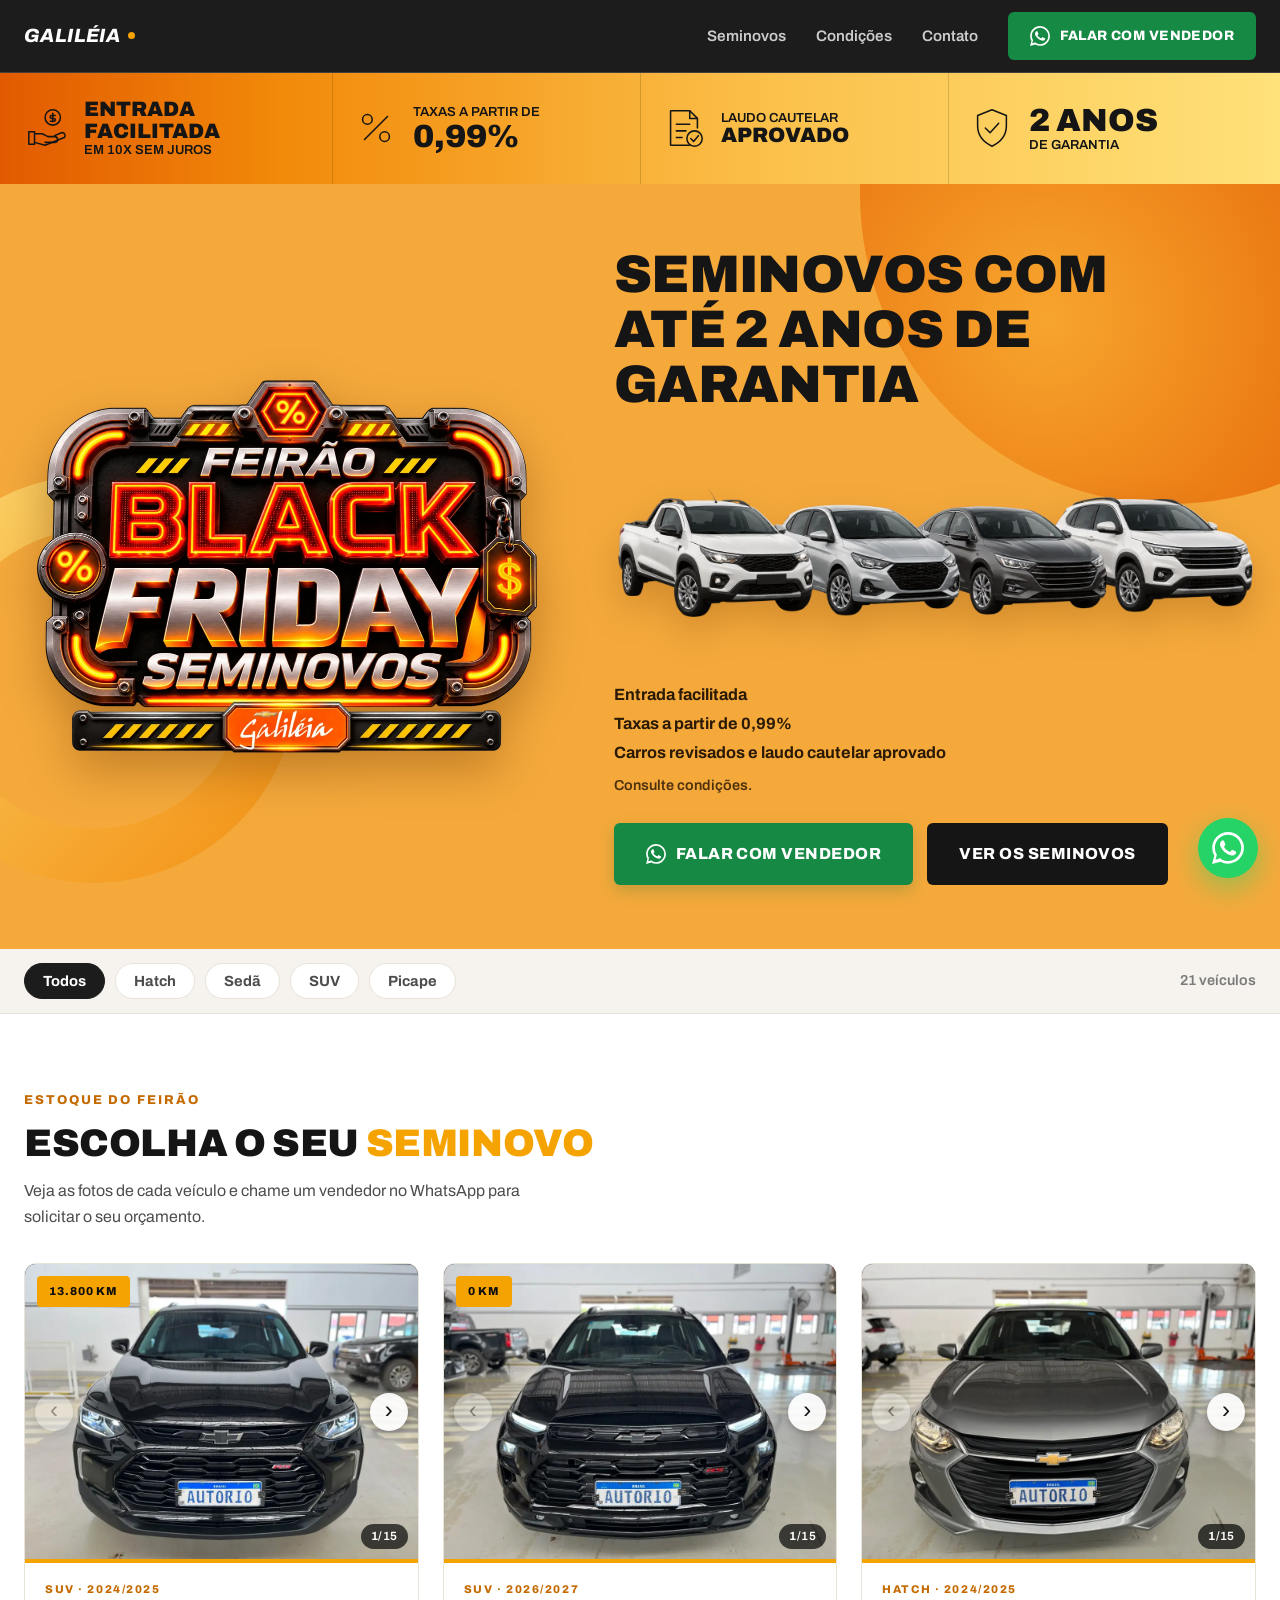
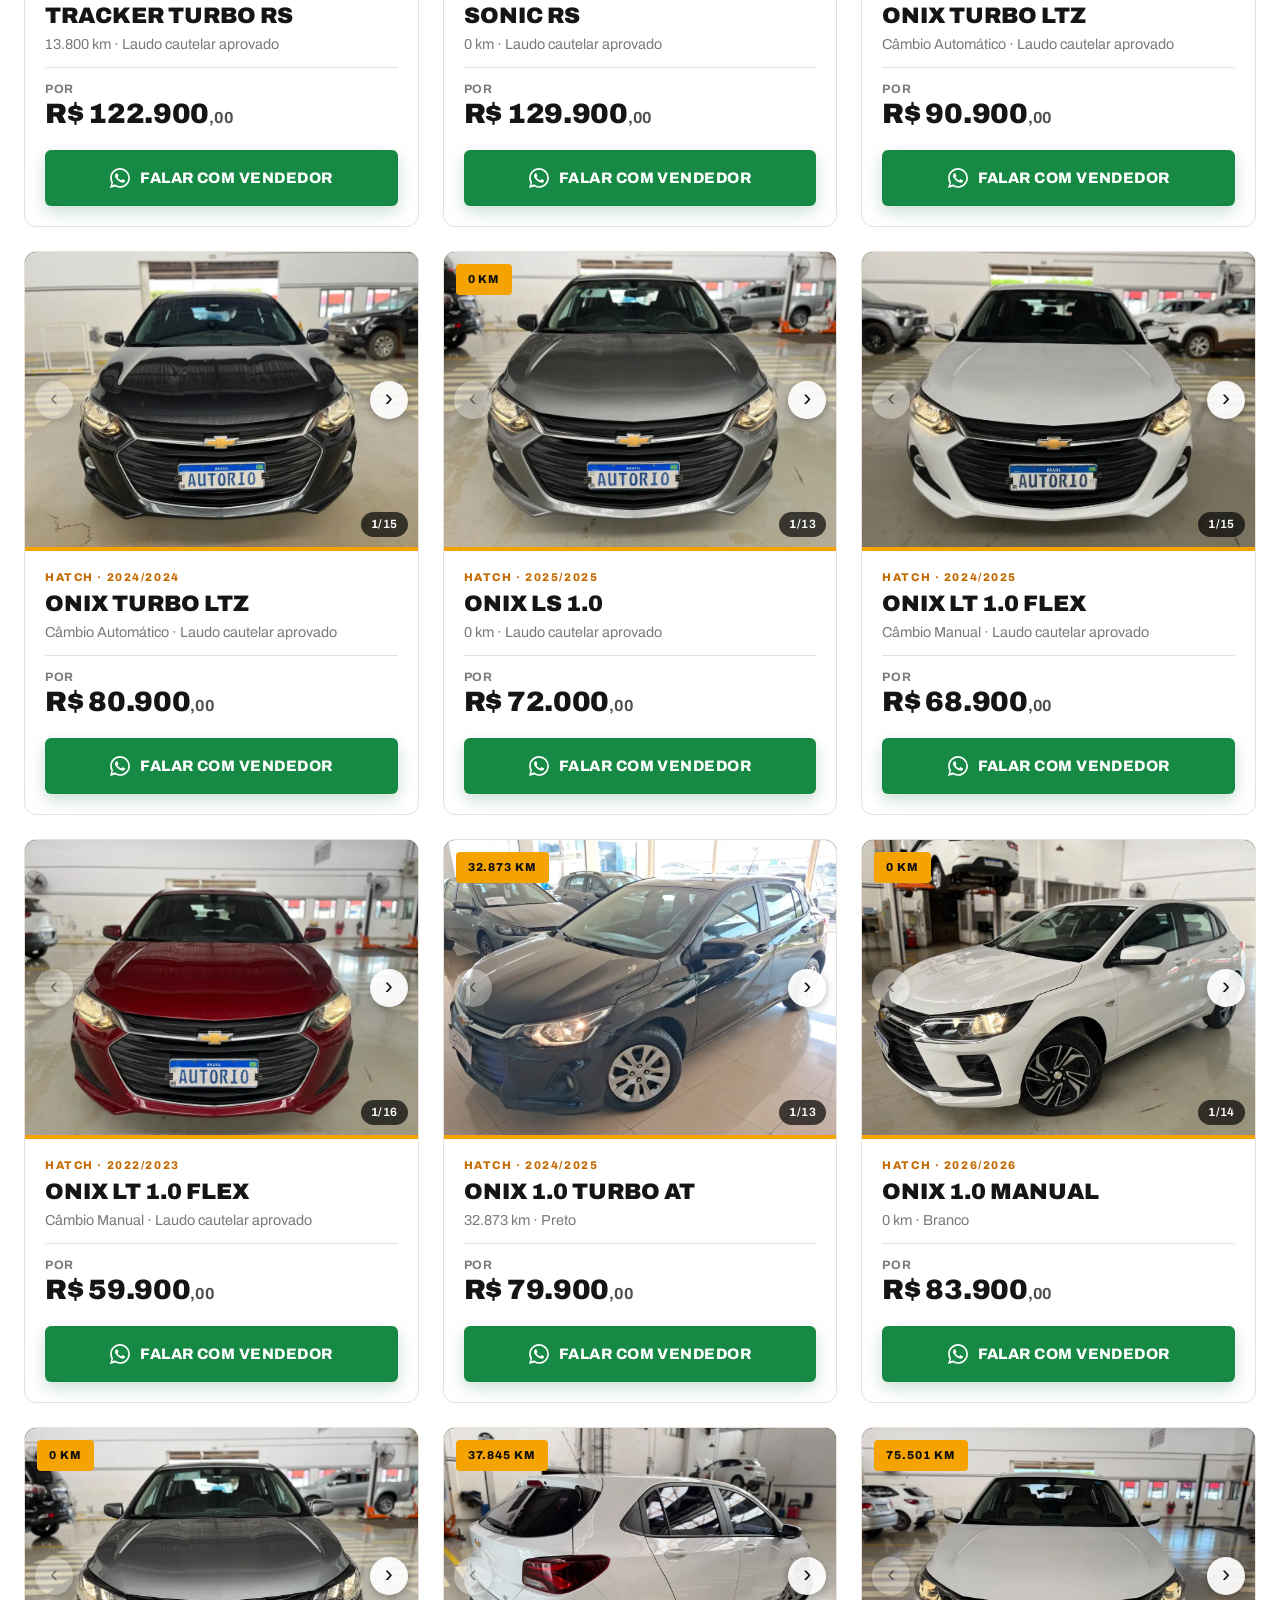
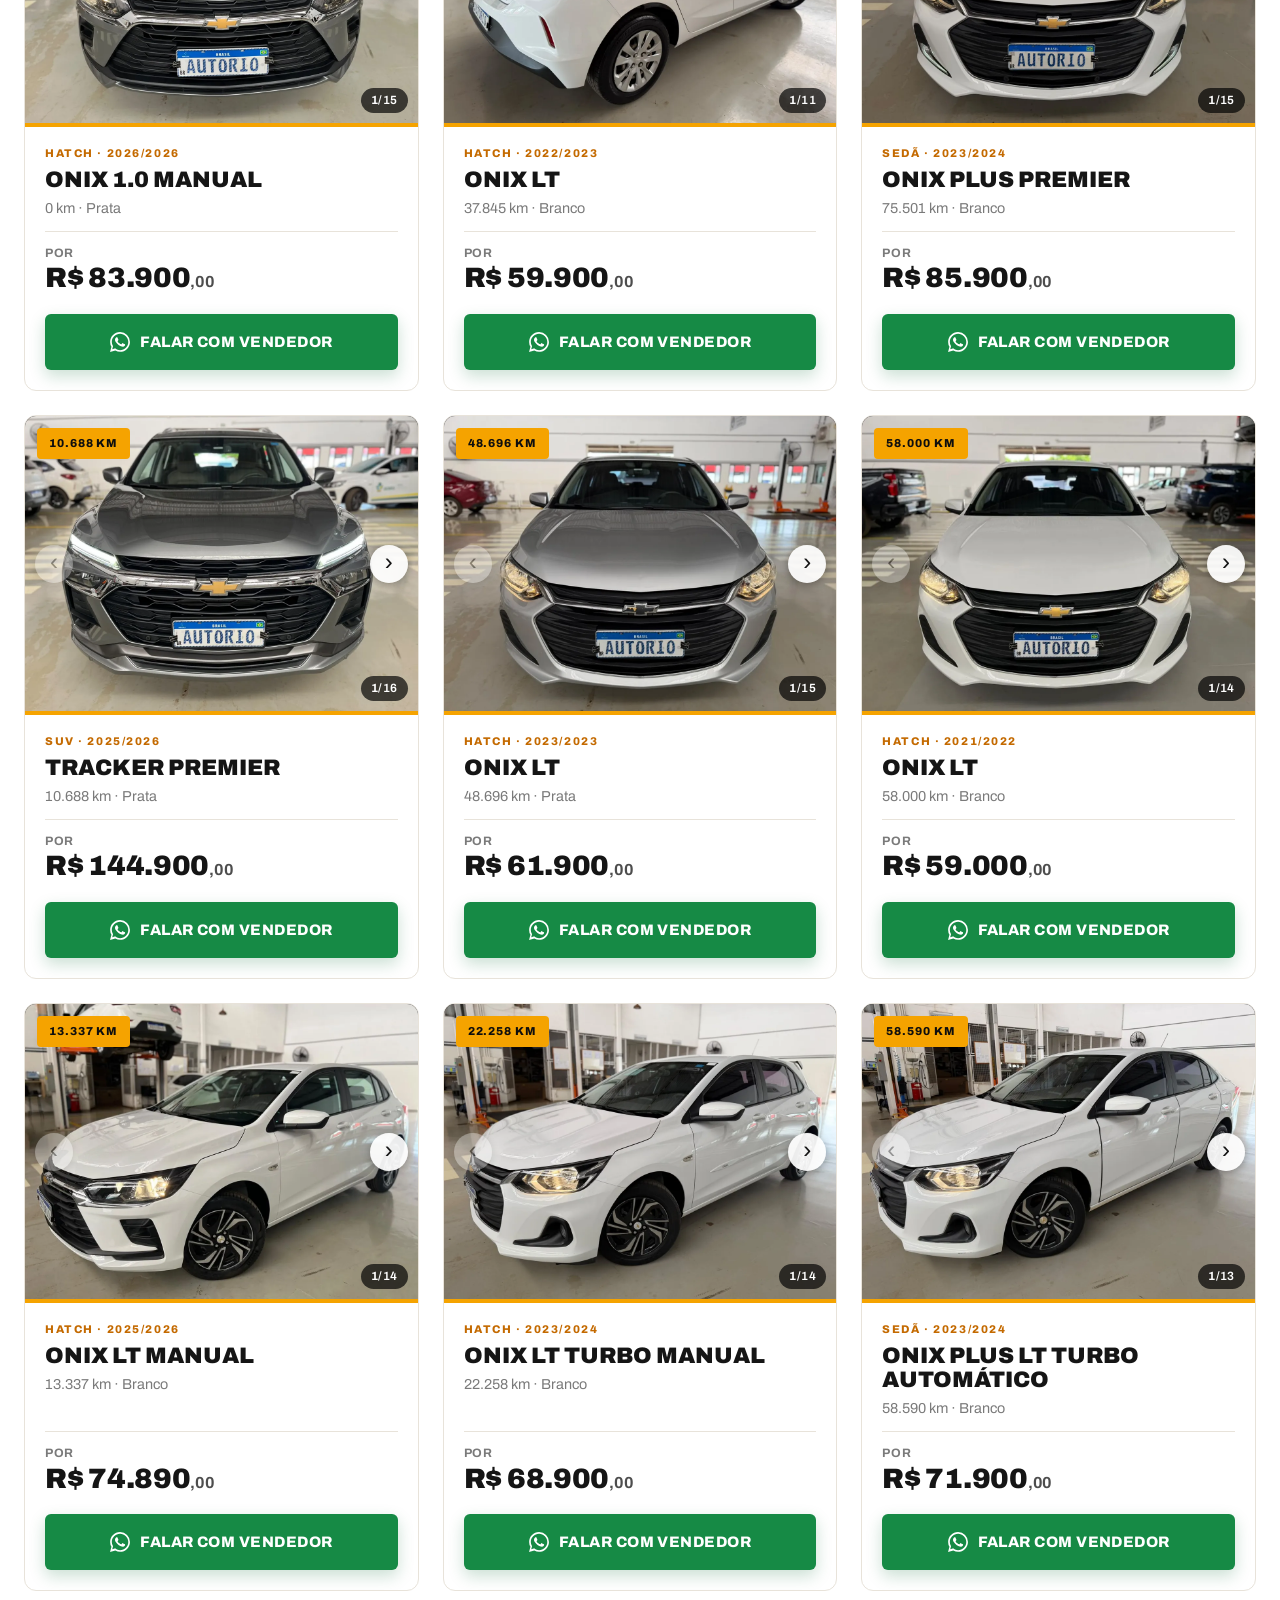
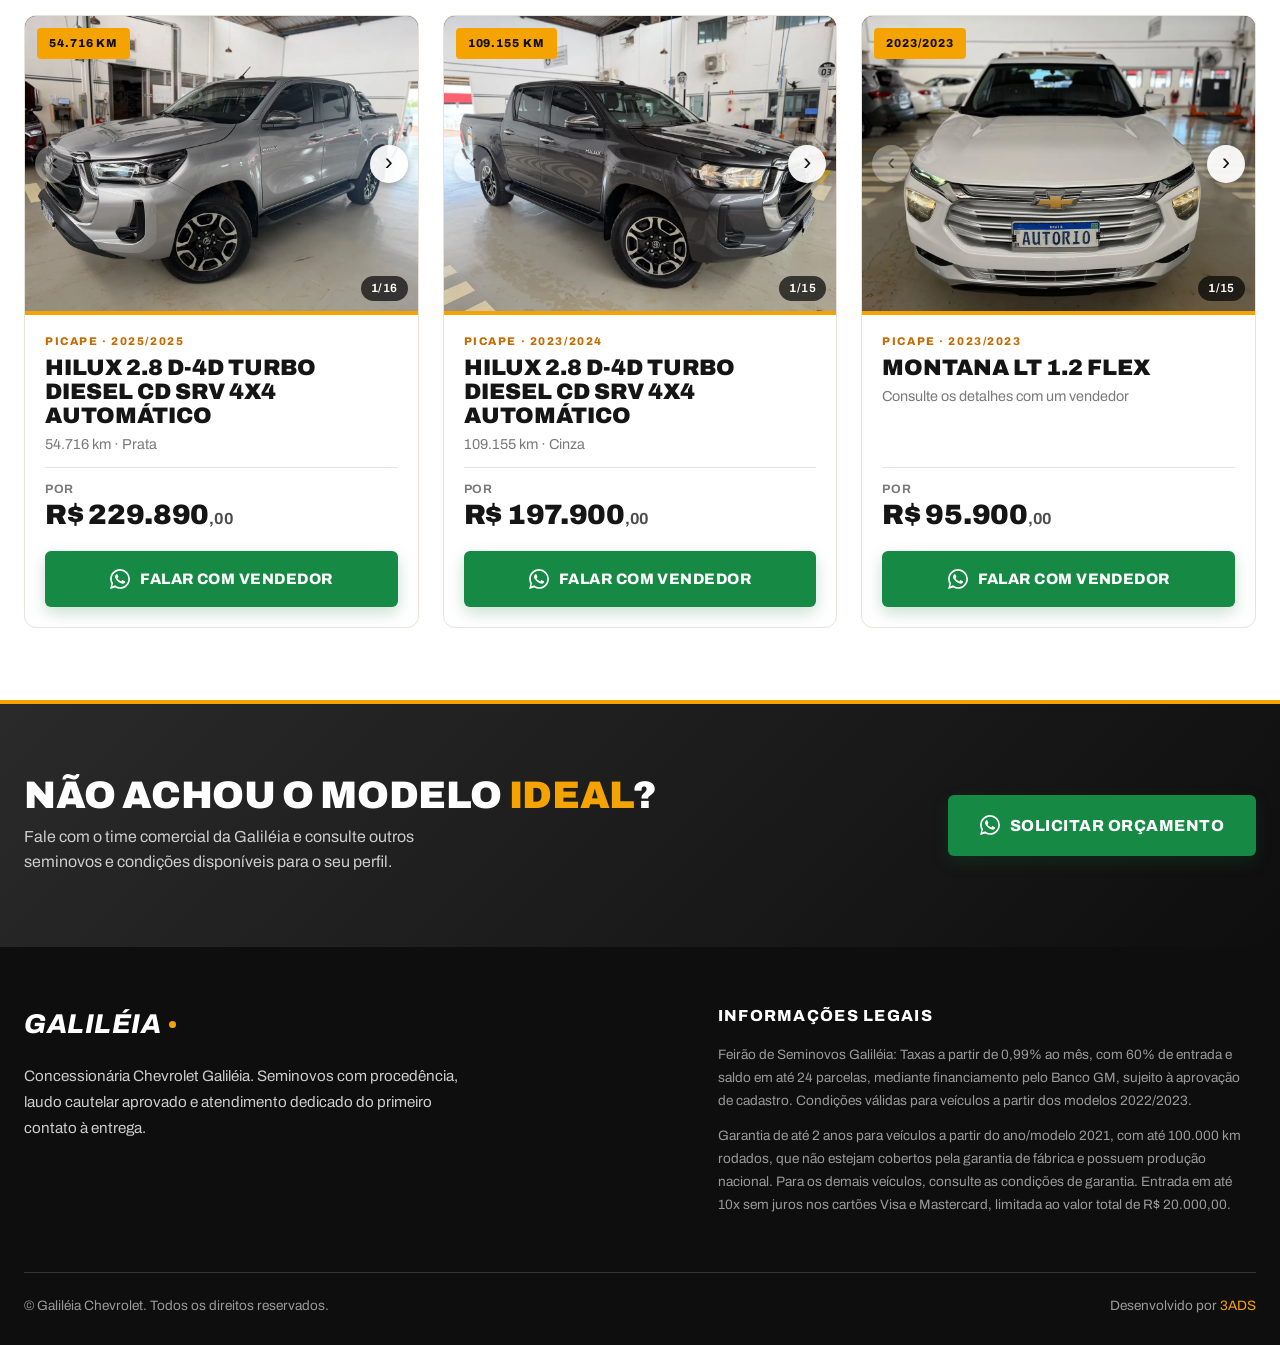
==== commit cbad6d55: "Atualiza catálogo do Feirão Galiléia: saem 5 vendidos, entram 5 novos Saem Honda ZR-V Touring, Argo " ====
--- a/feirao/index.html
+++ b/feirao/index.html
@@ -3,30 +3,42 @@
 <head>
 <meta charset="UTF-8">
 <meta name="viewport" content="width=device-width, initial-scale=1.0">
-<title>Feirão Seminovos — Até 2 anos de garantia | Autorio</title>
-<meta name="description" content="Feirão Seminovos Autorio: seminovos multimarcas com laudo cautelar aprovado, até 2 anos de garantia, entrada facilitada e taxas a partir de 0,99%.">
+<title>Feirão Seminovos — Até 2 anos de garantia | Galiléia</title>
+<meta name="description" content="Feirão Seminovos Galiléia: seminovos multimarcas com laudo cautelar aprovado, até 2 anos de garantia, entrada facilitada e taxas a partir de 0,99%.">
 <meta name="robots" content="index, follow">
-<link rel="canonical" href="https://autorioconcessionaria.com.br/feirao/">
+<link rel="canonical" href="https://ofertas.galileiaconcessionaria.com.br/feirao/">
 <meta name="theme-color" content="#1c1c1c">
-<link rel="icon" type="image/svg+xml" href="/ofertas/images-ofertas/favicon.svg">
-<link rel="apple-touch-icon" href="/ofertas/images-ofertas/favicon.svg">
+<link rel="icon" type="image/svg+xml" href="/images-ofertas/favicon.svg">
+<link rel="apple-touch-icon" href="/images-ofertas/favicon.svg">
 <meta property="og:type" content="website">
 <meta property="og:locale" content="pt_BR">
-<meta property="og:site_name" content="Autorio Chevrolet">
-<meta property="og:title" content="Feirão Seminovos — Até 2 anos de garantia | Autorio">
+<meta property="og:site_name" content="Galiléia Chevrolet">
+<meta property="og:title" content="Feirão Seminovos — Até 2 anos de garantia | Galiléia">
 <meta property="og:description" content="Seminovos multimarcas com laudo cautelar aprovado, até 2 anos de garantia, entrada facilitada e taxas a partir de 0,99%.">
-<meta property="og:url" content="https://autorioconcessionaria.com.br/feirao/">
-<meta property="og:image" content="https://autorioconcessionaria.com.br/feirao/images/hero-multimarcas.webp">
-
-<script src="../assets/js/gtm.js?v=20261015-feirao"></script>
-
+<meta property="og:url" content="https://ofertas.galileiaconcessionaria.com.br/feirao/">
+<meta property="og:image" content="https://ofertas.galileiaconcessionaria.com.br/feirao/images/hero-multimarcas.webp">
+
+<!-- Google Tag Manager -->
+<script>(function(w,d,s,l,i){w[l]=w[l]||[];w[l].push({'gtm.start':new Date().getTime(),event:'gtm.js'});var f=d.getElementsByTagName(s)[0],j=d.createElement(s),dl=l!='dataLayer'?'&l='+l:'';j.async=true;j.src='https://www.googletagmanager.com/gtm.js?id='+i+dl;f.parentNode.insertBefore(j,f);})(window,document,'script','dataLayer','GTM-P22BFJC');</script>
+<script>(function(w,d,s,l,i){w[l]=w[l]||[];w[l].push({'gtm.start':new Date().getTime(),event:'gtm.js'});var f=d.getElementsByTagName(s)[0],j=d.createElement(s),dl=l!='dataLayer'?'&l='+l:'';j.async=true;j.src='https://www.googletagmanager.com/gtm.js?id='+i+dl;f.parentNode.insertBefore(j,f);})(window,document,'script','dataLayer','GTM-NJH35M5');</script>
+<!-- End Google Tag Manager -->
+
+<!-- Microsoft Clarity -->
+<script type="text/javascript">
+  (function(c,l,a,r,i,t,y){
+    c[a]=c[a]||function(){(c[a].q=c[a].q||[]).push(arguments)};
+    t=l.createElement(r);t.async=1;t.src="https://www.clarity.ms/tag/"+i;
+    y=l.getElementsByTagName(r)[0];y.parentNode.insertBefore(t,y);
+  })(window,document,"clarity","script","yn2vg4cooq");
+</script>
+<!-- End Microsoft Clarity -->
 <link rel="preconnect" href="https://fonts.googleapis.com">
 <link rel="preconnect" href="https://fonts.gstatic.com" crossorigin>
 <link href="https://fonts.googleapis.com/css2?family=Archivo:wght@400;500;600;700;800;900&amp;display=swap" rel="stylesheet">
 <link rel="preload" as="image" href="images/hero-multimarcas.webp" type="image/webp">
 
 <style>
-/* ===== Design Tokens — Feirão Seminovos Autorio (laranja + amarelo + grafite, CTA verde WhatsApp) ===== */
+/* ===== Design Tokens — Feirão Seminovos Galiléia (laranja + amarelo + grafite, CTA verde WhatsApp) ===== */
 :root{
   --primary:#1c1c1c;
   --primary-deep:#151515;
@@ -87,6 +99,8 @@
 .header{position:sticky;top:0;z-index:50;background:rgba(14,14,14,.94);backdrop-filter:saturate(140%) blur(10px);border-bottom:1px solid var(--border-dark)}
 .header .container{display:flex;align-items:center;justify-content:space-between;gap:16px;padding-block:12px}
 .brand img{height:38px;width:auto}
+.brand-word{font-family:var(--font-base);font-weight:800;font-style:italic;color:#fff;font-size:1.2rem;letter-spacing:.02em;text-transform:uppercase;display:inline-flex;align-items:center;gap:8px}
+.brand-word::after{content:"";width:7px;height:7px;border-radius:50%;background:var(--accent);flex:none}
 .nav{display:flex;align-items:center;gap:30px}
 .nav a.link{color:var(--on-dark-2);font-size:.95rem;font-weight:600}
 .nav a.link:hover{color:#fff}
@@ -98,7 +112,8 @@
 .hero::before{width:620px;height:620px;right:-200px;top:-300px;background:radial-gradient(circle at 30% 70%,#F7A52E 0%,var(--orange-deep) 75%)}
 .hero::after{width:300px;height:300px;left:-110px;top:38%;border:54px solid transparent;background:linear-gradient(135deg,var(--yellow),var(--orange)) border-box;-webkit-mask:linear-gradient(#000 0 0) padding-box,linear-gradient(#000 0 0);-webkit-mask-composite:xor;mask:linear-gradient(#000 0 0) padding-box exclude,linear-gradient(#000 0 0);opacity:.85}
 .hero .container{position:relative;z-index:1;display:grid;grid-template-columns:minmax(0,.9fr) minmax(0,1.1fr);align-items:center;gap:clamp(24px,5vw,64px);padding-block:clamp(36px,5vw,64px)}
-.hero-logo{width:min(100%,500px);justify-self:center;filter:drop-shadow(0 18px 24px rgba(90,40,0,.35))}
+.hero-logo-frame{width:min(100%,500px);justify-self:center}
+.hero-logo-frame .hero-logo{width:100%;max-width:none;filter:drop-shadow(0 18px 24px rgba(90,40,0,.35))}
 .hero h1{margin-bottom:16px;max-width:16ch}
 .hero-cars{width:100%;max-width:660px;aspect-ratio:8/3;object-fit:contain;margin:4px 0 12px;filter:drop-shadow(0 16px 18px rgba(90,40,0,.22))}
 .hero-offers{display:grid;gap:3px;font-size:1.02rem;font-weight:700;color:#2b1a05}
@@ -168,6 +183,7 @@
 .footer{background:var(--primary-deeper);color:var(--on-dark-2);padding:56px 0 28px}
 .footer-grid{display:grid;grid-template-columns:1.2fr 1fr;gap:48px}
 .footer .brand img{height:50px;margin-bottom:18px}
+.footer .brand-word{font-size:1.7rem;margin-bottom:18px}
 .footer p{font-size:.95rem;line-height:1.7;max-width:50ch}
 .footer .cnpj{margin-top:12px;font-size:.88rem;color:var(--on-dark-3)}
 .footer h4{color:#fff;font-weight:800;font-size:1rem;margin-bottom:14px;text-transform:uppercase;letter-spacing:.08em}
@@ -178,17 +194,6 @@
 /* ===== WhatsApp flutuante ===== */
 .whatsapp-float{position:fixed;right:22px;bottom:22px;z-index:80;width:60px;height:60px;border-radius:50%;background:#25D366;box-shadow:0 10px 28px rgba(37,211,102,.45);display:grid;place-items:center}
 .whatsapp-float svg{width:32px;height:32px;fill:#fff}
-
-/* ===== Preferências de privacidade ===== */
-.consent-panel{position:fixed;z-index:1000;right:1rem;bottom:1rem;left:1rem;display:grid;max-width:760px;margin-inline:auto;gap:1rem;padding:1.1rem;border:1px solid #555;border-radius:12px;background:#151515;color:#fff;box-shadow:0 18px 50px rgba(0,0,0,.45)}
-.consent-panel[hidden],.privacy-preferences[hidden]{display:none}
-.consent-panel strong{font-size:1.15rem}
-.consent-panel p{margin:.3rem 0 0;color:#d0d0d0;font-size:.8rem;line-height:1.45}
-.consent-panel a{color:#fff;text-decoration:underline;text-underline-offset:3px}
-.consent-panel__actions{display:flex;flex-wrap:wrap;align-items:center;gap:.6rem}
-.consent-panel button,.privacy-preferences{min-height:42px;padding:.55rem .9rem;border:1px solid #777;border-radius:7px;background:transparent;color:#fff;font:700 .8rem var(--font-base);cursor:pointer}
-.consent-panel button.is-primary{border-color:var(--accent);background:var(--accent);color:#111}
-.privacy-preferences{position:fixed;z-index:900;bottom:1rem;left:1rem;min-height:38px;background:#151515;box-shadow:0 8px 24px rgba(0,0,0,.35)}
 
 /* ===== Responsivo ===== */
 @media (max-width:1000px){
@@ -200,7 +205,7 @@
 @media (max-width:900px){.nav .link{display:none}}
 @media (max-width:760px){
   .hero .container{grid-template-columns:1fr;text-align:center;padding-top:28px}
-  .hero-logo{width:min(56%,300px)}
+  .hero-logo-frame{width:min(56%,300px)}
   .hero .container{gap:14px}
   .hero h1{font-size:clamp(1.6rem,7vw,2.2rem)}
   .hero p{font-size:1rem}
@@ -229,23 +234,30 @@
   .hero-cta .btn,.cta-band .btn{width:100%}
   .footer-grid{grid-template-columns:1fr;gap:32px}
 }
-@media (min-width:700px){.consent-panel{grid-template-columns:1fr auto;align-items:end}.consent-panel__actions{justify-content:flex-end}}
+@media (max-width:360px){
+  .header .container{gap:8px}
+  .brand-word{font-size:.88rem}
+  .header .btn{padding:9px 10px;font-size:.67rem}
+  .header .btn svg{width:17px;height:17px}
+}
 @media (prefers-reduced-motion:reduce){html{scroll-behavior:auto}.car-card,.btn{transition:none}}
 </style>
 </head>
 <body>
+<!-- Google Tag Manager (noscript) -->
+<noscript><iframe src="https://www.googletagmanager.com/ns.html?id=GTM-P22BFJC" height="0" width="0" style="display:none;visibility:hidden"></iframe></noscript>
+<noscript><iframe src="https://www.googletagmanager.com/ns.html?id=GTM-NJH35M5" height="0" width="0" style="display:none;visibility:hidden"></iframe></noscript>
+<!-- End Google Tag Manager (noscript) -->
 
 <!-- ===== HEADER ===== -->
 <header class="header">
   <div class="container">
-    <a class="brand" href="#" aria-label="Autorio">
-      <img src="images/logo-black-seminovos-autorio.webp" alt="Feirão Black Friday Seminovos Autorio" width="1000" height="745">
-    </a>
+    <a class="brand" href="#" aria-label="Galiléia"><span class="brand-word">Galiléia</span></a>
     <nav class="nav" aria-label="Navegação principal">
       <a class="link" href="#catalogo">Seminovos</a>
       <a class="link" href="#condicoes">Condições</a>
       <a class="link" href="#contato">Contato</a>
-      <a class="btn btn-primary" href="https://tintim.link/whatsapp/da0e8764-2846-4dcc-a7d2-c2a6366cd91c/b88e49ea-9191-4a31-8c49-b676442bb331" target="_blank" rel="noopener"><svg viewBox="0 0 24 24" aria-hidden="true"><path d="M.057 24l1.687-6.163a11.867 11.867 0 0 1-1.587-5.946C.16 5.335 5.495 0 12.05 0a11.82 11.82 0 0 1 8.413 3.488 11.82 11.82 0 0 1 3.48 8.414c-.003 6.557-5.338 11.892-11.893 11.892a11.9 11.9 0 0 1-5.688-1.448L.057 24zm6.597-3.807c1.676.995 3.276 1.591 5.392 1.592 5.448 0 9.886-4.434 9.889-9.885.002-5.462-4.415-9.89-9.881-9.892-5.452 0-9.887 4.434-9.889 9.884a9.86 9.86 0 0 0 1.51 5.26l-.999 3.648 3.978-1.207zm11.387-5.464c-.074-.124-.272-.198-.57-.347-.297-.149-1.758-.868-2.031-.967-.272-.099-.47-.149-.669.149-.198.297-.768.967-.941 1.165-.173.198-.347.223-.644.074-.297-.149-1.255-.462-2.39-1.475-.883-.788-1.48-1.761-1.653-2.059-.173-.297-.018-.458.13-.606.134-.133.297-.347.446-.521.151-.172.2-.296.3-.495.099-.198.05-.372-.025-.521-.075-.148-.669-1.611-.916-2.206-.242-.579-.487-.501-.669-.51l-.57-.01c-.198 0-.52.074-.792.372s-1.04 1.016-1.04 2.479 1.065 2.876 1.213 3.074c.149.198 2.095 3.2 5.076 4.487.709.306 1.263.489 1.694.626.712.226 1.36.194 1.872.118.571-.085 1.758-.719 2.006-1.413.248-.695.248-1.29.173-1.414z"/></svg>Falar com vendedor</a>
+      <a class="btn btn-primary" href="https://tintim.link/whatsapp/da0e8764-2846-4dcc-a7d2-c2a6366cd91c/4d6bd350-e1dd-4b16-b183-628323c2634e" target="_blank" rel="noopener"><svg viewBox="0 0 24 24" aria-hidden="true"><path d="M.057 24l1.687-6.163a11.867 11.867 0 0 1-1.587-5.946C.16 5.335 5.495 0 12.05 0a11.82 11.82 0 0 1 8.413 3.488 11.82 11.82 0 0 1 3.48 8.414c-.003 6.557-5.338 11.892-11.893 11.892a11.9 11.9 0 0 1-5.688-1.448L.057 24zm6.597-3.807c1.676.995 3.276 1.591 5.392 1.592 5.448 0 9.886-4.434 9.889-9.885.002-5.462-4.415-9.89-9.881-9.892-5.452 0-9.887 4.434-9.889 9.884a9.86 9.86 0 0 0 1.51 5.26l-.999 3.648 3.978-1.207zm11.387-5.464c-.074-.124-.272-.198-.57-.347-.297-.149-1.758-.868-2.031-.967-.272-.099-.47-.149-.669.149-.198.297-.768.967-.941 1.165-.173.198-.347.223-.644.074-.297-.149-1.255-.462-2.39-1.475-.883-.788-1.48-1.761-1.653-2.059-.173-.297-.018-.458.13-.606.134-.133.297-.347.446-.521.151-.172.2-.296.3-.495.099-.198.05-.372-.025-.521-.075-.148-.669-1.611-.916-2.206-.242-.579-.487-.501-.669-.51l-.57-.01c-.198 0-.52.074-.792.372s-1.04 1.016-1.04 2.479 1.065 2.876 1.213 3.074c.149.198 2.095 3.2 5.076 4.487.709.306 1.263.489 1.694.626.712.226 1.36.194 1.872.118.571-.085 1.758-.719 2.006-1.413.248-.695.248-1.29.173-1.414z"/></svg>Falar com vendedor</a>
     </nav>
   </div>
 </header>
@@ -277,7 +289,7 @@
 <!-- ===== HERO ===== -->
 <section class="hero">
   <div class="container">
-    <img class="hero-logo" src="images/logo-black-seminovos-autorio.webp" alt="Feirão Black Friday Seminovos Autorio" width="1000" height="745">
+    <div class="hero-logo-frame"><img class="hero-logo" src="images/logo-black-seminovos-galileia.webp" alt="Feirão Black Friday Seminovos Galiléia" width="1000" height="745"></div>
     <div>
       <h1>Seminovos com até 2 anos de garantia</h1>
       <img class="hero-cars" src="images/hero-multimarcas.webp" alt="Quatro veículos seminovos multimarcas lado a lado" width="1600" height="600" fetchpriority="high" decoding="async">
@@ -288,7 +300,7 @@
       </ul>
       <p class="hero-note">Consulte condições.</p>
       <div class="hero-cta">
-        <a class="btn btn-primary" href="https://tintim.link/whatsapp/da0e8764-2846-4dcc-a7d2-c2a6366cd91c/b88e49ea-9191-4a31-8c49-b676442bb331" target="_blank" rel="noopener"><svg viewBox="0 0 24 24" aria-hidden="true"><path d="M.057 24l1.687-6.163a11.867 11.867 0 0 1-1.587-5.946C.16 5.335 5.495 0 12.05 0a11.82 11.82 0 0 1 8.413 3.488 11.82 11.82 0 0 1 3.48 8.414c-.003 6.557-5.338 11.892-11.893 11.892a11.9 11.9 0 0 1-5.688-1.448L.057 24zm6.597-3.807c1.676.995 3.276 1.591 5.392 1.592 5.448 0 9.886-4.434 9.889-9.885.002-5.462-4.415-9.89-9.881-9.892-5.452 0-9.887 4.434-9.889 9.884a9.86 9.86 0 0 0 1.51 5.26l-.999 3.648 3.978-1.207zm11.387-5.464c-.074-.124-.272-.198-.57-.347-.297-.149-1.758-.868-2.031-.967-.272-.099-.47-.149-.669.149-.198.297-.768.967-.941 1.165-.173.198-.347.223-.644.074-.297-.149-1.255-.462-2.39-1.475-.883-.788-1.48-1.761-1.653-2.059-.173-.297-.018-.458.13-.606.134-.133.297-.347.446-.521.151-.172.2-.296.3-.495.099-.198.05-.372-.025-.521-.075-.148-.669-1.611-.916-2.206-.242-.579-.487-.501-.669-.51l-.57-.01c-.198 0-.52.074-.792.372s-1.04 1.016-1.04 2.479 1.065 2.876 1.213 3.074c.149.198 2.095 3.2 5.076 4.487.709.306 1.263.489 1.694.626.712.226 1.36.194 1.872.118.571-.085 1.758-.719 2.006-1.413.248-.695.248-1.29.173-1.414z"/></svg>Falar com vendedor</a>
+        <a class="btn btn-primary" href="https://tintim.link/whatsapp/da0e8764-2846-4dcc-a7d2-c2a6366cd91c/4d6bd350-e1dd-4b16-b183-628323c2634e" target="_blank" rel="noopener"><svg viewBox="0 0 24 24" aria-hidden="true"><path d="M.057 24l1.687-6.163a11.867 11.867 0 0 1-1.587-5.946C.16 5.335 5.495 0 12.05 0a11.82 11.82 0 0 1 8.413 3.488 11.82 11.82 0 0 1 3.48 8.414c-.003 6.557-5.338 11.892-11.893 11.892a11.9 11.9 0 0 1-5.688-1.448L.057 24zm6.597-3.807c1.676.995 3.276 1.591 5.392 1.592 5.448 0 9.886-4.434 9.889-9.885.002-5.462-4.415-9.89-9.881-9.892-5.452 0-9.887 4.434-9.889 9.884a9.86 9.86 0 0 0 1.51 5.26l-.999 3.648 3.978-1.207zm11.387-5.464c-.074-.124-.272-.198-.57-.347-.297-.149-1.758-.868-2.031-.967-.272-.099-.47-.149-.669.149-.198.297-.768.967-.941 1.165-.173.198-.347.223-.644.074-.297-.149-1.255-.462-2.39-1.475-.883-.788-1.48-1.761-1.653-2.059-.173-.297-.018-.458.13-.606.134-.133.297-.347.446-.521.151-.172.2-.296.3-.495.099-.198.05-.372-.025-.521-.075-.148-.669-1.611-.916-2.206-.242-.579-.487-.501-.669-.51l-.57-.01c-.198 0-.52.074-.792.372s-1.04 1.016-1.04 2.479 1.065 2.876 1.213 3.074c.149.198 2.095 3.2 5.076 4.487.709.306 1.263.489 1.694.626.712.226 1.36.194 1.872.118.571-.085 1.758-.719 2.006-1.413.248-.695.248-1.29.173-1.414z"/></svg>Falar com vendedor</a>
         <a class="btn btn-dark" href="#catalogo">Ver os seminovos</a>
       </div>
     </div>
@@ -350,7 +362,7 @@
           <h3 class="car-name">Tracker Turbo RS</h3>
           <p class="car-spec">13.800 km · Laudo cautelar aprovado</p>
           <div class="car-price"><small>Por</small><strong>R$ 122.900<span>,00</span></strong></div>
-          <a class="btn btn-primary car-cta" href="https://tintim.link/whatsapp/da0e8764-2846-4dcc-a7d2-c2a6366cd91c/b88e49ea-9191-4a31-8c49-b676442bb331" target="_blank" rel="noopener"><svg viewBox="0 0 24 24" aria-hidden="true"><path d="M.057 24l1.687-6.163a11.867 11.867 0 0 1-1.587-5.946C.16 5.335 5.495 0 12.05 0a11.82 11.82 0 0 1 8.413 3.488 11.82 11.82 0 0 1 3.48 8.414c-.003 6.557-5.338 11.892-11.893 11.892a11.9 11.9 0 0 1-5.688-1.448L.057 24zm6.597-3.807c1.676.995 3.276 1.591 5.392 1.592 5.448 0 9.886-4.434 9.889-9.885.002-5.462-4.415-9.89-9.881-9.892-5.452 0-9.887 4.434-9.889 9.884a9.86 9.86 0 0 0 1.51 5.26l-.999 3.648 3.978-1.207zm11.387-5.464c-.074-.124-.272-.198-.57-.347-.297-.149-1.758-.868-2.031-.967-.272-.099-.47-.149-.669.149-.198.297-.768.967-.941 1.165-.173.198-.347.223-.644.074-.297-.149-1.255-.462-2.39-1.475-.883-.788-1.48-1.761-1.653-2.059-.173-.297-.018-.458.13-.606.134-.133.297-.347.446-.521.151-.172.2-.296.3-.495.099-.198.05-.372-.025-.521-.075-.148-.669-1.611-.916-2.206-.242-.579-.487-.501-.669-.51l-.57-.01c-.198 0-.52.074-.792.372s-1.04 1.016-1.04 2.479 1.065 2.876 1.213 3.074c.149.198 2.095 3.2 5.076 4.487.709.306 1.263.489 1.694.626.712.226 1.36.194 1.872.118.571-.085 1.758-.719 2.006-1.413.248-.695.248-1.29.173-1.414z"/></svg>Falar com vendedor</a>
+          <a class="btn btn-primary car-cta" href="https://tintim.link/whatsapp/da0e8764-2846-4dcc-a7d2-c2a6366cd91c/4d6bd350-e1dd-4b16-b183-628323c2634e" target="_blank" rel="noopener"><svg viewBox="0 0 24 24" aria-hidden="true"><path d="M.057 24l1.687-6.163a11.867 11.867 0 0 1-1.587-5.946C.16 5.335 5.495 0 12.05 0a11.82 11.82 0 0 1 8.413 3.488 11.82 11.82 0 0 1 3.48 8.414c-.003 6.557-5.338 11.892-11.893 11.892a11.9 11.9 0 0 1-5.688-1.448L.057 24zm6.597-3.807c1.676.995 3.276 1.591 5.392 1.592 5.448 0 9.886-4.434 9.889-9.885.002-5.462-4.415-9.89-9.881-9.892-5.452 0-9.887 4.434-9.889 9.884a9.86 9.86 0 0 0 1.51 5.26l-.999 3.648 3.978-1.207zm11.387-5.464c-.074-.124-.272-.198-.57-.347-.297-.149-1.758-.868-2.031-.967-.272-.099-.47-.149-.669.149-.198.297-.768.967-.941 1.165-.173.198-.347.223-.644.074-.297-.149-1.255-.462-2.39-1.475-.883-.788-1.48-1.761-1.653-2.059-.173-.297-.018-.458.13-.606.134-.133.297-.347.446-.521.151-.172.2-.296.3-.495.099-.198.05-.372-.025-.521-.075-.148-.669-1.611-.916-2.206-.242-.579-.487-.501-.669-.51l-.57-.01c-.198 0-.52.074-.792.372s-1.04 1.016-1.04 2.479 1.065 2.876 1.213 3.074c.149.198 2.095 3.2 5.076 4.487.709.306 1.263.489 1.694.626.712.226 1.36.194 1.872.118.571-.085 1.758-.719 2.006-1.413.248-.695.248-1.29.173-1.414z"/></svg>Falar com vendedor</a>
         </div>
       </article>
 
@@ -385,7 +397,7 @@
           <h3 class="car-name">Sonic RS</h3>
           <p class="car-spec">0 km · Laudo cautelar aprovado</p>
           <div class="car-price"><small>Por</small><strong>R$ 129.900<span>,00</span></strong></div>
-          <a class="btn btn-primary car-cta" href="https://tintim.link/whatsapp/da0e8764-2846-4dcc-a7d2-c2a6366cd91c/b88e49ea-9191-4a31-8c49-b676442bb331" target="_blank" rel="noopener"><svg viewBox="0 0 24 24" aria-hidden="true"><path d="M.057 24l1.687-6.163a11.867 11.867 0 0 1-1.587-5.946C.16 5.335 5.495 0 12.05 0a11.82 11.82 0 0 1 8.413 3.488 11.82 11.82 0 0 1 3.48 8.414c-.003 6.557-5.338 11.892-11.893 11.892a11.9 11.9 0 0 1-5.688-1.448L.057 24zm6.597-3.807c1.676.995 3.276 1.591 5.392 1.592 5.448 0 9.886-4.434 9.889-9.885.002-5.462-4.415-9.89-9.881-9.892-5.452 0-9.887 4.434-9.889 9.884a9.86 9.86 0 0 0 1.51 5.26l-.999 3.648 3.978-1.207zm11.387-5.464c-.074-.124-.272-.198-.57-.347-.297-.149-1.758-.868-2.031-.967-.272-.099-.47-.149-.669.149-.198.297-.768.967-.941 1.165-.173.198-.347.223-.644.074-.297-.149-1.255-.462-2.39-1.475-.883-.788-1.48-1.761-1.653-2.059-.173-.297-.018-.458.13-.606.134-.133.297-.347.446-.521.151-.172.2-.296.3-.495.099-.198.05-.372-.025-.521-.075-.148-.669-1.611-.916-2.206-.242-.579-.487-.501-.669-.51l-.57-.01c-.198 0-.52.074-.792.372s-1.04 1.016-1.04 2.479 1.065 2.876 1.213 3.074c.149.198 2.095 3.2 5.076 4.487.709.306 1.263.489 1.694.626.712.226 1.36.194 1.872.118.571-.085 1.758-.719 2.006-1.413.248-.695.248-1.29.173-1.414z"/></svg>Falar com vendedor</a>
+          <a class="btn btn-primary car-cta" href="https://tintim.link/whatsapp/da0e8764-2846-4dcc-a7d2-c2a6366cd91c/4d6bd350-e1dd-4b16-b183-628323c2634e" target="_blank" rel="noopener"><svg viewBox="0 0 24 24" aria-hidden="true"><path d="M.057 24l1.687-6.163a11.867 11.867 0 0 1-1.587-5.946C.16 5.335 5.495 0 12.05 0a11.82 11.82 0 0 1 8.413 3.488 11.82 11.82 0 0 1 3.48 8.414c-.003 6.557-5.338 11.892-11.893 11.892a11.9 11.9 0 0 1-5.688-1.448L.057 24zm6.597-3.807c1.676.995 3.276 1.591 5.392 1.592 5.448 0 9.886-4.434 9.889-9.885.002-5.462-4.415-9.89-9.881-9.892-5.452 0-9.887 4.434-9.889 9.884a9.86 9.86 0 0 0 1.51 5.26l-.999 3.648 3.978-1.207zm11.387-5.464c-.074-.124-.272-.198-.57-.347-.297-.149-1.758-.868-2.031-.967-.272-.099-.47-.149-.669.149-.198.297-.768.967-.941 1.165-.173.198-.347.223-.644.074-.297-.149-1.255-.462-2.39-1.475-.883-.788-1.48-1.761-1.653-2.059-.173-.297-.018-.458.13-.606.134-.133.297-.347.446-.521.151-.172.2-.296.3-.495.099-.198.05-.372-.025-.521-.075-.148-.669-1.611-.916-2.206-.242-.579-.487-.501-.669-.51l-.57-.01c-.198 0-.52.074-.792.372s-1.04 1.016-1.04 2.479 1.065 2.876 1.213 3.074c.149.198 2.095 3.2 5.076 4.487.709.306 1.263.489 1.694.626.712.226 1.36.194 1.872.118.571-.085 1.758-.719 2.006-1.413.248-.695.248-1.29.173-1.414z"/></svg>Falar com vendedor</a>
         </div>
       </article>
 
@@ -419,7 +431,7 @@
           <h3 class="car-name">Onix Turbo LTZ</h3>
           <p class="car-spec">Câmbio Automático · Laudo cautelar aprovado</p>
           <div class="car-price"><small>Por</small><strong>R$ 90.900<span>,00</span></strong></div>
-          <a class="btn btn-primary car-cta" href="https://tintim.link/whatsapp/da0e8764-2846-4dcc-a7d2-c2a6366cd91c/b88e49ea-9191-4a31-8c49-b676442bb331" target="_blank" rel="noopener"><svg viewBox="0 0 24 24" aria-hidden="true"><path d="M.057 24l1.687-6.163a11.867 11.867 0 0 1-1.587-5.946C.16 5.335 5.495 0 12.05 0a11.82 11.82 0 0 1 8.413 3.488 11.82 11.82 0 0 1 3.48 8.414c-.003 6.557-5.338 11.892-11.893 11.892a11.9 11.9 0 0 1-5.688-1.448L.057 24zm6.597-3.807c1.676.995 3.276 1.591 5.392 1.592 5.448 0 9.886-4.434 9.889-9.885.002-5.462-4.415-9.89-9.881-9.892-5.452 0-9.887 4.434-9.889 9.884a9.86 9.86 0 0 0 1.51 5.26l-.999 3.648 3.978-1.207zm11.387-5.464c-.074-.124-.272-.198-.57-.347-.297-.149-1.758-.868-2.031-.967-.272-.099-.47-.149-.669.149-.198.297-.768.967-.941 1.165-.173.198-.347.223-.644.074-.297-.149-1.255-.462-2.39-1.475-.883-.788-1.48-1.761-1.653-2.059-.173-.297-.018-.458.13-.606.134-.133.297-.347.446-.521.151-.172.2-.296.3-.495.099-.198.05-.372-.025-.521-.075-.148-.669-1.611-.916-2.206-.242-.579-.487-.501-.669-.51l-.57-.01c-.198 0-.52.074-.792.372s-1.04 1.016-1.04 2.479 1.065 2.876 1.213 3.074c.149.198 2.095 3.2 5.076 4.487.709.306 1.263.489 1.694.626.712.226 1.36.194 1.872.118.571-.085 1.758-.719 2.006-1.413.248-.695.248-1.29.173-1.414z"/></svg>Falar com vendedor</a>
+          <a class="btn btn-primary car-cta" href="https://tintim.link/whatsapp/da0e8764-2846-4dcc-a7d2-c2a6366cd91c/4d6bd350-e1dd-4b16-b183-628323c2634e" target="_blank" rel="noopener"><svg viewBox="0 0 24 24" aria-hidden="true"><path d="M.057 24l1.687-6.163a11.867 11.867 0 0 1-1.587-5.946C.16 5.335 5.495 0 12.05 0a11.82 11.82 0 0 1 8.413 3.488 11.82 11.82 0 0 1 3.48 8.414c-.003 6.557-5.338 11.892-11.893 11.892a11.9 11.9 0 0 1-5.688-1.448L.057 24zm6.597-3.807c1.676.995 3.276 1.591 5.392 1.592 5.448 0 9.886-4.434 9.889-9.885.002-5.462-4.415-9.89-9.881-9.892-5.452 0-9.887 4.434-9.889 9.884a9.86 9.86 0 0 0 1.51 5.26l-.999 3.648 3.978-1.207zm11.387-5.464c-.074-.124-.272-.198-.57-.347-.297-.149-1.758-.868-2.031-.967-.272-.099-.47-.149-.669.149-.198.297-.768.967-.941 1.165-.173.198-.347.223-.644.074-.297-.149-1.255-.462-2.39-1.475-.883-.788-1.48-1.761-1.653-2.059-.173-.297-.018-.458.13-.606.134-.133.297-.347.446-.521.151-.172.2-.296.3-.495.099-.198.05-.372-.025-.521-.075-.148-.669-1.611-.916-2.206-.242-.579-.487-.501-.669-.51l-.57-.01c-.198 0-.52.074-.792.372s-1.04 1.016-1.04 2.479 1.065 2.876 1.213 3.074c.149.198 2.095 3.2 5.076 4.487.709.306 1.263.489 1.694.626.712.226 1.36.194 1.872.118.571-.085 1.758-.719 2.006-1.413.248-.695.248-1.29.173-1.414z"/></svg>Falar com vendedor</a>
         </div>
       </article>
 
@@ -453,7 +465,7 @@
           <h3 class="car-name">Onix Turbo LTZ</h3>
           <p class="car-spec">Câmbio Automático · Laudo cautelar aprovado</p>
           <div class="car-price"><small>Por</small><strong>R$ 80.900<span>,00</span></strong></div>
-          <a class="btn btn-primary car-cta" href="https://tintim.link/whatsapp/da0e8764-2846-4dcc-a7d2-c2a6366cd91c/b88e49ea-9191-4a31-8c49-b676442bb331" target="_blank" rel="noopener"><svg viewBox="0 0 24 24" aria-hidden="true"><path d="M.057 24l1.687-6.163a11.867 11.867 0 0 1-1.587-5.946C.16 5.335 5.495 0 12.05 0a11.82 11.82 0 0 1 8.413 3.488 11.82 11.82 0 0 1 3.48 8.414c-.003 6.557-5.338 11.892-11.893 11.892a11.9 11.9 0 0 1-5.688-1.448L.057 24zm6.597-3.807c1.676.995 3.276 1.591 5.392 1.592 5.448 0 9.886-4.434 9.889-9.885.002-5.462-4.415-9.89-9.881-9.892-5.452 0-9.887 4.434-9.889 9.884a9.86 9.86 0 0 0 1.51 5.26l-.999 3.648 3.978-1.207zm11.387-5.464c-.074-.124-.272-.198-.57-.347-.297-.149-1.758-.868-2.031-.967-.272-.099-.47-.149-.669.149-.198.297-.768.967-.941 1.165-.173.198-.347.223-.644.074-.297-.149-1.255-.462-2.39-1.475-.883-.788-1.48-1.761-1.653-2.059-.173-.297-.018-.458.13-.606.134-.133.297-.347.446-.521.151-.172.2-.296.3-.495.099-.198.05-.372-.025-.521-.075-.148-.669-1.611-.916-2.206-.242-.579-.487-.501-.669-.51l-.57-.01c-.198 0-.52.074-.792.372s-1.04 1.016-1.04 2.479 1.065 2.876 1.213 3.074c.149.198 2.095 3.2 5.076 4.487.709.306 1.263.489 1.694.626.712.226 1.36.194 1.872.118.571-.085 1.758-.719 2.006-1.413.248-.695.248-1.29.173-1.414z"/></svg>Falar com vendedor</a>
+          <a class="btn btn-primary car-cta" href="https://tintim.link/whatsapp/da0e8764-2846-4dcc-a7d2-c2a6366cd91c/4d6bd350-e1dd-4b16-b183-628323c2634e" target="_blank" rel="noopener"><svg viewBox="0 0 24 24" aria-hidden="true"><path d="M.057 24l1.687-6.163a11.867 11.867 0 0 1-1.587-5.946C.16 5.335 5.495 0 12.05 0a11.82 11.82 0 0 1 8.413 3.488 11.82 11.82 0 0 1 3.48 8.414c-.003 6.557-5.338 11.892-11.893 11.892a11.9 11.9 0 0 1-5.688-1.448L.057 24zm6.597-3.807c1.676.995 3.276 1.591 5.392 1.592 5.448 0 9.886-4.434 9.889-9.885.002-5.462-4.415-9.89-9.881-9.892-5.452 0-9.887 4.434-9.889 9.884a9.86 9.86 0 0 0 1.51 5.26l-.999 3.648 3.978-1.207zm11.387-5.464c-.074-.124-.272-.198-.57-.347-.297-.149-1.758-.868-2.031-.967-.272-.099-.47-.149-.669.149-.198.297-.768.967-.941 1.165-.173.198-.347.223-.644.074-.297-.149-1.255-.462-2.39-1.475-.883-.788-1.48-1.761-1.653-2.059-.173-.297-.018-.458.13-.606.134-.133.297-.347.446-.521.151-.172.2-.296.3-.495.099-.198.05-.372-.025-.521-.075-.148-.669-1.611-.916-2.206-.242-.579-.487-.501-.669-.51l-.57-.01c-.198 0-.52.074-.792.372s-1.04 1.016-1.04 2.479 1.065 2.876 1.213 3.074c.149.198 2.095 3.2 5.076 4.487.709.306 1.263.489 1.694.626.712.226 1.36.194 1.872.118.571-.085 1.758-.719 2.006-1.413.248-.695.248-1.29.173-1.414z"/></svg>Falar com vendedor</a>
         </div>
       </article>
 
@@ -486,7 +498,7 @@
           <h3 class="car-name">Onix LS 1.0</h3>
           <p class="car-spec">0 km · Laudo cautelar aprovado</p>
           <div class="car-price"><small>Por</small><strong>R$ 72.000<span>,00</span></strong></div>
-          <a class="btn btn-primary car-cta" href="https://tintim.link/whatsapp/da0e8764-2846-4dcc-a7d2-c2a6366cd91c/b88e49ea-9191-4a31-8c49-b676442bb331" target="_blank" rel="noopener"><svg viewBox="0 0 24 24" aria-hidden="true"><path d="M.057 24l1.687-6.163a11.867 11.867 0 0 1-1.587-5.946C.16 5.335 5.495 0 12.05 0a11.82 11.82 0 0 1 8.413 3.488 11.82 11.82 0 0 1 3.48 8.414c-.003 6.557-5.338 11.892-11.893 11.892a11.9 11.9 0 0 1-5.688-1.448L.057 24zm6.597-3.807c1.676.995 3.276 1.591 5.392 1.592 5.448 0 9.886-4.434 9.889-9.885.002-5.462-4.415-9.89-9.881-9.892-5.452 0-9.887 4.434-9.889 9.884a9.86 9.86 0 0 0 1.51 5.26l-.999 3.648 3.978-1.207zm11.387-5.464c-.074-.124-.272-.198-.57-.347-.297-.149-1.758-.868-2.031-.967-.272-.099-.47-.149-.669.149-.198.297-.768.967-.941 1.165-.173.198-.347.223-.644.074-.297-.149-1.255-.462-2.39-1.475-.883-.788-1.48-1.761-1.653-2.059-.173-.297-.018-.458.13-.606.134-.133.297-.347.446-.521.151-.172.2-.296.3-.495.099-.198.05-.372-.025-.521-.075-.148-.669-1.611-.916-2.206-.242-.579-.487-.501-.669-.51l-.57-.01c-.198 0-.52.074-.792.372s-1.04 1.016-1.04 2.479 1.065 2.876 1.213 3.074c.149.198 2.095 3.2 5.076 4.487.709.306 1.263.489 1.694.626.712.226 1.36.194 1.872.118.571-.085 1.758-.719 2.006-1.413.248-.695.248-1.29.173-1.414z"/></svg>Falar com vendedor</a>
+          <a class="btn btn-primary car-cta" href="https://tintim.link/whatsapp/da0e8764-2846-4dcc-a7d2-c2a6366cd91c/4d6bd350-e1dd-4b16-b183-628323c2634e" target="_blank" rel="noopener"><svg viewBox="0 0 24 24" aria-hidden="true"><path d="M.057 24l1.687-6.163a11.867 11.867 0 0 1-1.587-5.946C.16 5.335 5.495 0 12.05 0a11.82 11.82 0 0 1 8.413 3.488 11.82 11.82 0 0 1 3.48 8.414c-.003 6.557-5.338 11.892-11.893 11.892a11.9 11.9 0 0 1-5.688-1.448L.057 24zm6.597-3.807c1.676.995 3.276 1.591 5.392 1.592 5.448 0 9.886-4.434 9.889-9.885.002-5.462-4.415-9.89-9.881-9.892-5.452 0-9.887 4.434-9.889 9.884a9.86 9.86 0 0 0 1.51 5.26l-.999 3.648 3.978-1.207zm11.387-5.464c-.074-.124-.272-.198-.57-.347-.297-.149-1.758-.868-2.031-.967-.272-.099-.47-.149-.669.149-.198.297-.768.967-.941 1.165-.173.198-.347.223-.644.074-.297-.149-1.255-.462-2.39-1.475-.883-.788-1.48-1.761-1.653-2.059-.173-.297-.018-.458.13-.606.134-.133.297-.347.446-.521.151-.172.2-.296.3-.495.099-.198.05-.372-.025-.521-.075-.148-.669-1.611-.916-2.206-.242-.579-.487-.501-.669-.51l-.57-.01c-.198 0-.52.074-.792.372s-1.04 1.016-1.04 2.479 1.065 2.876 1.213 3.074c.149.198 2.095 3.2 5.076 4.487.709.306 1.263.489 1.694.626.712.226 1.36.194 1.872.118.571-.085 1.758-.719 2.006-1.413.248-.695.248-1.29.173-1.414z"/></svg>Falar com vendedor</a>
         </div>
       </article>
 
@@ -519,7 +531,7 @@
           <h3 class="car-name">Onix LT 1.0 Flex</h3>
           <p class="car-spec">Câmbio Manual · Laudo cautelar aprovado</p>
           <div class="car-price"><small>Por</small><strong>R$ 68.900<span>,00</span></strong></div>
-          <a class="btn btn-primary car-cta" href="https://tintim.link/whatsapp/da0e8764-2846-4dcc-a7d2-c2a6366cd91c/b88e49ea-9191-4a31-8c49-b676442bb331" target="_blank" rel="noopener"><svg viewBox="0 0 24 24" aria-hidden="true"><path d="M.057 24l1.687-6.163a11.867 11.867 0 0 1-1.587-5.946C.16 5.335 5.495 0 12.05 0a11.82 11.82 0 0 1 8.413 3.488 11.82 11.82 0 0 1 3.48 8.414c-.003 6.557-5.338 11.892-11.893 11.892a11.9 11.9 0 0 1-5.688-1.448L.057 24zm6.597-3.807c1.676.995 3.276 1.591 5.392 1.592 5.448 0 9.886-4.434 9.889-9.885.002-5.462-4.415-9.89-9.881-9.892-5.452 0-9.887 4.434-9.889 9.884a9.86 9.86 0 0 0 1.51 5.26l-.999 3.648 3.978-1.207zm11.387-5.464c-.074-.124-.272-.198-.57-.347-.297-.149-1.758-.868-2.031-.967-.272-.099-.47-.149-.669.149-.198.297-.768.967-.941 1.165-.173.198-.347.223-.644.074-.297-.149-1.255-.462-2.39-1.475-.883-.788-1.48-1.761-1.653-2.059-.173-.297-.018-.458.13-.606.134-.133.297-.347.446-.521.151-.172.2-.296.3-.495.099-.198.05-.372-.025-.521-.075-.148-.669-1.611-.916-2.206-.242-.579-.487-.501-.669-.51l-.57-.01c-.198 0-.52.074-.792.372s-1.04 1.016-1.04 2.479 1.065 2.876 1.213 3.074c.149.198 2.095 3.2 5.076 4.487.709.306 1.263.489 1.694.626.712.226 1.36.194 1.872.118.571-.085 1.758-.719 2.006-1.413.248-.695.248-1.29.173-1.414z"/></svg>Falar com vendedor</a>
+          <a class="btn btn-primary car-cta" href="https://tintim.link/whatsapp/da0e8764-2846-4dcc-a7d2-c2a6366cd91c/4d6bd350-e1dd-4b16-b183-628323c2634e" target="_blank" rel="noopener"><svg viewBox="0 0 24 24" aria-hidden="true"><path d="M.057 24l1.687-6.163a11.867 11.867 0 0 1-1.587-5.946C.16 5.335 5.495 0 12.05 0a11.82 11.82 0 0 1 8.413 3.488 11.82 11.82 0 0 1 3.48 8.414c-.003 6.557-5.338 11.892-11.893 11.892a11.9 11.9 0 0 1-5.688-1.448L.057 24zm6.597-3.807c1.676.995 3.276 1.591 5.392 1.592 5.448 0 9.886-4.434 9.889-9.885.002-5.462-4.415-9.89-9.881-9.892-5.452 0-9.887 4.434-9.889 9.884a9.86 9.86 0 0 0 1.51 5.26l-.999 3.648 3.978-1.207zm11.387-5.464c-.074-.124-.272-.198-.57-.347-.297-.149-1.758-.868-2.031-.967-.272-.099-.47-.149-.669.149-.198.297-.768.967-.941 1.165-.173.198-.347.223-.644.074-.297-.149-1.255-.462-2.39-1.475-.883-.788-1.48-1.761-1.653-2.059-.173-.297-.018-.458.13-.606.134-.133.297-.347.446-.521.151-.172.2-.296.3-.495.099-.198.05-.372-.025-.521-.075-.148-.669-1.611-.916-2.206-.242-.579-.487-.501-.669-.51l-.57-.01c-.198 0-.52.074-.792.372s-1.04 1.016-1.04 2.479 1.065 2.876 1.213 3.074c.149.198 2.095 3.2 5.076 4.487.709.306 1.263.489 1.694.626.712.226 1.36.194 1.872.118.571-.085 1.758-.719 2.006-1.413.248-.695.248-1.29.173-1.414z"/></svg>Falar com vendedor</a>
         </div>
       </article>
 
@@ -553,7 +565,7 @@
           <h3 class="car-name">Onix LT 1.0 Flex</h3>
           <p class="car-spec">Câmbio Manual · Laudo cautelar aprovado</p>
           <div class="car-price"><small>Por</small><strong>R$ 59.900<span>,00</span></strong></div>
-          <a class="btn btn-primary car-cta" href="https://tintim.link/whatsapp/da0e8764-2846-4dcc-a7d2-c2a6366cd91c/b88e49ea-9191-4a31-8c49-b676442bb331" target="_blank" rel="noopener"><svg viewBox="0 0 24 24" aria-hidden="true"><path d="M.057 24l1.687-6.163a11.867 11.867 0 0 1-1.587-5.946C.16 5.335 5.495 0 12.05 0a11.82 11.82 0 0 1 8.413 3.488 11.82 11.82 0 0 1 3.48 8.414c-.003 6.557-5.338 11.892-11.893 11.892a11.9 11.9 0 0 1-5.688-1.448L.057 24zm6.597-3.807c1.676.995 3.276 1.591 5.392 1.592 5.448 0 9.886-4.434 9.889-9.885.002-5.462-4.415-9.89-9.881-9.892-5.452 0-9.887 4.434-9.889 9.884a9.86 9.86 0 0 0 1.51 5.26l-.999 3.648 3.978-1.207zm11.387-5.464c-.074-.124-.272-.198-.57-.347-.297-.149-1.758-.868-2.031-.967-.272-.099-.47-.149-.669.149-.198.297-.768.967-.941 1.165-.173.198-.347.223-.644.074-.297-.149-1.255-.462-2.39-1.475-.883-.788-1.48-1.761-1.653-2.059-.173-.297-.018-.458.13-.606.134-.133.297-.347.446-.521.151-.172.2-.296.3-.495.099-.198.05-.372-.025-.521-.075-.148-.669-1.611-.916-2.206-.242-.579-.487-.501-.669-.51l-.57-.01c-.198 0-.52.074-.792.372s-1.04 1.016-1.04 2.479 1.065 2.876 1.213 3.074c.149.198 2.095 3.2 5.076 4.487.709.306 1.263.489 1.694.626.712.226 1.36.194 1.872.118.571-.085 1.758-.719 2.006-1.413.248-.695.248-1.29.173-1.414z"/></svg>Falar com vendedor</a>
+          <a class="btn btn-primary car-cta" href="https://tintim.link/whatsapp/da0e8764-2846-4dcc-a7d2-c2a6366cd91c/4d6bd350-e1dd-4b16-b183-628323c2634e" target="_blank" rel="noopener"><svg viewBox="0 0 24 24" aria-hidden="true"><path d="M.057 24l1.687-6.163a11.867 11.867 0 0 1-1.587-5.946C.16 5.335 5.495 0 12.05 0a11.82 11.82 0 0 1 8.413 3.488 11.82 11.82 0 0 1 3.48 8.414c-.003 6.557-5.338 11.892-11.893 11.892a11.9 11.9 0 0 1-5.688-1.448L.057 24zm6.597-3.807c1.676.995 3.276 1.591 5.392 1.592 5.448 0 9.886-4.434 9.889-9.885.002-5.462-4.415-9.89-9.881-9.892-5.452 0-9.887 4.434-9.889 9.884a9.86 9.86 0 0 0 1.51 5.26l-.999 3.648 3.978-1.207zm11.387-5.464c-.074-.124-.272-.198-.57-.347-.297-.149-1.758-.868-2.031-.967-.272-.099-.47-.149-.669.149-.198.297-.768.967-.941 1.165-.173.198-.347.223-.644.074-.297-.149-1.255-.462-2.39-1.475-.883-.788-1.48-1.761-1.653-2.059-.173-.297-.018-.458.13-.606.134-.133.297-.347.446-.521.151-.172.2-.296.3-.495.099-.198.05-.372-.025-.521-.075-.148-.669-1.611-.916-2.206-.242-.579-.487-.501-.669-.51l-.57-.01c-.198 0-.52.074-.792.372s-1.04 1.016-1.04 2.479 1.065 2.876 1.213 3.074c.149.198 2.095 3.2 5.076 4.487.709.306 1.263.489 1.694.626.712.226 1.36.194 1.872.118.571-.085 1.758-.719 2.006-1.413.248-.695.248-1.29.173-1.414z"/></svg>Falar com vendedor</a>
         </div>
       </article>
 
@@ -586,7 +598,7 @@
           <h3 class="car-name">Onix 1.0 Turbo AT</h3>
           <p class="car-spec">32.873 km · Preto</p>
           <div class="car-price"><small>Por</small><strong>R$ 79.900<span>,00</span></strong></div>
-          <a class="btn btn-primary car-cta" href="https://tintim.link/whatsapp/da0e8764-2846-4dcc-a7d2-c2a6366cd91c/b88e49ea-9191-4a31-8c49-b676442bb331" target="_blank" rel="noopener"><svg viewBox="0 0 24 24" aria-hidden="true"><path d="M.057 24l1.687-6.163a11.867 11.867 0 0 1-1.587-5.946C.16 5.335 5.495 0 12.05 0a11.82 11.82 0 0 1 8.413 3.488 11.82 11.82 0 0 1 3.48 8.414c-.003 6.557-5.338 11.892-11.893 11.892a11.9 11.9 0 0 1-5.688-1.448L.057 24zm6.597-3.807c1.676.995 3.276 1.591 5.392 1.592 5.448 0 9.886-4.434 9.889-9.885.002-5.462-4.415-9.89-9.881-9.892-5.452 0-9.887 4.434-9.889 9.884a9.86 9.86 0 0 0 1.51 5.26l-.999 3.648 3.978-1.207zm11.387-5.464c-.074-.124-.272-.198-.57-.347-.297-.149-1.758-.868-2.031-.967-.272-.099-.47-.149-.669.149-.198.297-.768.967-.941 1.165-.173.198-.347.223-.644.074-.297-.149-1.255-.462-2.39-1.475-.883-.788-1.48-1.761-1.653-2.059-.173-.297-.018-.458.13-.606.134-.133.297-.347.446-.521.151-.172.2-.296.3-.495.099-.198.05-.372-.025-.521-.075-.148-.669-1.611-.916-2.206-.242-.579-.487-.501-.669-.51l-.57-.01c-.198 0-.52.074-.792.372s-1.04 1.016-1.04 2.479 1.065 2.876 1.213 3.074c.149.198 2.095 3.2 5.076 4.487.709.306 1.263.489 1.694.626.712.226 1.36.194 1.872.118.571-.085 1.758-.719 2.006-1.413.248-.695.248-1.29.173-1.414z"/></svg>Falar com vendedor</a>
+          <a class="btn btn-primary car-cta" href="https://tintim.link/whatsapp/da0e8764-2846-4dcc-a7d2-c2a6366cd91c/4d6bd350-e1dd-4b16-b183-628323c2634e" target="_blank" rel="noopener"><svg viewBox="0 0 24 24" aria-hidden="true"><path d="M.057 24l1.687-6.163a11.867 11.867 0 0 1-1.587-5.946C.16 5.335 5.495 0 12.05 0a11.82 11.82 0 0 1 8.413 3.488 11.82 11.82 0 0 1 3.48 8.414c-.003 6.557-5.338 11.892-11.893 11.892a11.9 11.9 0 0 1-5.688-1.448L.057 24zm6.597-3.807c1.676.995 3.276 1.591 5.392 1.592 5.448 0 9.886-4.434 9.889-9.885.002-5.462-4.415-9.89-9.881-9.892-5.452 0-9.887 4.434-9.889 9.884a9.86 9.86 0 0 0 1.51 5.26l-.999 3.648 3.978-1.207zm11.387-5.464c-.074-.124-.272-.198-.57-.347-.297-.149-1.758-.868-2.031-.967-.272-.099-.47-.149-.669.149-.198.297-.768.967-.941 1.165-.173.198-.347.223-.644.074-.297-.149-1.255-.462-2.39-1.475-.883-.788-1.48-1.761-1.653-2.059-.173-.297-.018-.458.13-.606.134-.133.297-.347.446-.521.151-.172.2-.296.3-.495.099-.198.05-.372-.025-.521-.075-.148-.669-1.611-.916-2.206-.242-.579-.487-.501-.669-.51l-.57-.01c-.198 0-.52.074-.792.372s-1.04 1.016-1.04 2.479 1.065 2.876 1.213 3.074c.149.198 2.095 3.2 5.076 4.487.709.306 1.263.489 1.694.626.712.226 1.36.194 1.872.118.571-.085 1.758-.719 2.006-1.413.248-.695.248-1.29.173-1.414z"/></svg>Falar com vendedor</a>
         </div>
       </article>
 
@@ -620,7 +632,7 @@
           <h3 class="car-name">Onix 1.0 Manual</h3>
           <p class="car-spec">0 km · Branco</p>
           <div class="car-price"><small>Por</small><strong>R$ 83.900<span>,00</span></strong></div>
-          <a class="btn btn-primary car-cta" href="https://tintim.link/whatsapp/da0e8764-2846-4dcc-a7d2-c2a6366cd91c/b88e49ea-9191-4a31-8c49-b676442bb331" target="_blank" rel="noopener"><svg viewBox="0 0 24 24" aria-hidden="true"><path d="M.057 24l1.687-6.163a11.867 11.867 0 0 1-1.587-5.946C.16 5.335 5.495 0 12.05 0a11.82 11.82 0 0 1 8.413 3.488 11.82 11.82 0 0 1 3.48 8.414c-.003 6.557-5.338 11.892-11.893 11.892a11.9 11.9 0 0 1-5.688-1.448L.057 24zm6.597-3.807c1.676.995 3.276 1.591 5.392 1.592 5.448 0 9.886-4.434 9.889-9.885.002-5.462-4.415-9.89-9.881-9.892-5.452 0-9.887 4.434-9.889 9.884a9.86 9.86 0 0 0 1.51 5.26l-.999 3.648 3.978-1.207zm11.387-5.464c-.074-.124-.272-.198-.57-.347-.297-.149-1.758-.868-2.031-.967-.272-.099-.47-.149-.669.149-.198.297-.768.967-.941 1.165-.173.198-.347.223-.644.074-.297-.149-1.255-.462-2.39-1.475-.883-.788-1.48-1.761-1.653-2.059-.173-.297-.018-.458.13-.606.134-.133.297-.347.446-.521.151-.172.2-.296.3-.495.099-.198.05-.372-.025-.521-.075-.148-.669-1.611-.916-2.206-.242-.579-.487-.501-.669-.51l-.57-.01c-.198 0-.52.074-.792.372s-1.04 1.016-1.04 2.479 1.065 2.876 1.213 3.074c.149.198 2.095 3.2 5.076 4.487.709.306 1.263.489 1.694.626.712.226 1.36.194 1.872.118.571-.085 1.758-.719 2.006-1.413.248-.695.248-1.29.173-1.414z"/></svg>Falar com vendedor</a>
+          <a class="btn btn-primary car-cta" href="https://tintim.link/whatsapp/da0e8764-2846-4dcc-a7d2-c2a6366cd91c/4d6bd350-e1dd-4b16-b183-628323c2634e" target="_blank" rel="noopener"><svg viewBox="0 0 24 24" aria-hidden="true"><path d="M.057 24l1.687-6.163a11.867 11.867 0 0 1-1.587-5.946C.16 5.335 5.495 0 12.05 0a11.82 11.82 0 0 1 8.413 3.488 11.82 11.82 0 0 1 3.48 8.414c-.003 6.557-5.338 11.892-11.893 11.892a11.9 11.9 0 0 1-5.688-1.448L.057 24zm6.597-3.807c1.676.995 3.276 1.591 5.392 1.592 5.448 0 9.886-4.434 9.889-9.885.002-5.462-4.415-9.89-9.881-9.892-5.452 0-9.887 4.434-9.889 9.884a9.86 9.86 0 0 0 1.51 5.26l-.999 3.648 3.978-1.207zm11.387-5.464c-.074-.124-.272-.198-.57-.347-.297-.149-1.758-.868-2.031-.967-.272-.099-.47-.149-.669.149-.198.297-.768.967-.941 1.165-.173.198-.347.223-.644.074-.297-.149-1.255-.462-2.39-1.475-.883-.788-1.48-1.761-1.653-2.059-.173-.297-.018-.458.13-.606.134-.133.297-.347.446-.521.151-.172.2-.296.3-.495.099-.198.05-.372-.025-.521-.075-.148-.669-1.611-.916-2.206-.242-.579-.487-.501-.669-.51l-.57-.01c-.198 0-.52.074-.792.372s-1.04 1.016-1.04 2.479 1.065 2.876 1.213 3.074c.149.198 2.095 3.2 5.076 4.487.709.306 1.263.489 1.694.626.712.226 1.36.194 1.872.118.571-.085 1.758-.719 2.006-1.413.248-.695.248-1.29.173-1.414z"/></svg>Falar com vendedor</a>
         </div>
       </article>
 
@@ -654,7 +666,7 @@
           <h3 class="car-name">Onix 1.0 Manual</h3>
           <p class="car-spec">0 km · Prata</p>
           <div class="car-price"><small>Por</small><strong>R$ 83.900<span>,00</span></strong></div>
-          <a class="btn btn-primary car-cta" href="https://tintim.link/whatsapp/da0e8764-2846-4dcc-a7d2-c2a6366cd91c/b88e49ea-9191-4a31-8c49-b676442bb331" target="_blank" rel="noopener"><svg viewBox="0 0 24 24" aria-hidden="true"><path d="M.057 24l1.687-6.163a11.867 11.867 0 0 1-1.587-5.946C.16 5.335 5.495 0 12.05 0a11.82 11.82 0 0 1 8.413 3.488 11.82 11.82 0 0 1 3.48 8.414c-.003 6.557-5.338 11.892-11.893 11.892a11.9 11.9 0 0 1-5.688-1.448L.057 24zm6.597-3.807c1.676.995 3.276 1.591 5.392 1.592 5.448 0 9.886-4.434 9.889-9.885.002-5.462-4.415-9.89-9.881-9.892-5.452 0-9.887 4.434-9.889 9.884a9.86 9.86 0 0 0 1.51 5.26l-.999 3.648 3.978-1.207zm11.387-5.464c-.074-.124-.272-.198-.57-.347-.297-.149-1.758-.868-2.031-.967-.272-.099-.47-.149-.669.149-.198.297-.768.967-.941 1.165-.173.198-.347.223-.644.074-.297-.149-1.255-.462-2.39-1.475-.883-.788-1.48-1.761-1.653-2.059-.173-.297-.018-.458.13-.606.134-.133.297-.347.446-.521.151-.172.2-.296.3-.495.099-.198.05-.372-.025-.521-.075-.148-.669-1.611-.916-2.206-.242-.579-.487-.501-.669-.51l-.57-.01c-.198 0-.52.074-.792.372s-1.04 1.016-1.04 2.479 1.065 2.876 1.213 3.074c.149.198 2.095 3.2 5.076 4.487.709.306 1.263.489 1.694.626.712.226 1.36.194 1.872.118.571-.085 1.758-.719 2.006-1.413.248-.695.248-1.29.173-1.414z"/></svg>Falar com vendedor</a>
+          <a class="btn btn-primary car-cta" href="https://tintim.link/whatsapp/da0e8764-2846-4dcc-a7d2-c2a6366cd91c/4d6bd350-e1dd-4b16-b183-628323c2634e" target="_blank" rel="noopener"><svg viewBox="0 0 24 24" aria-hidden="true"><path d="M.057 24l1.687-6.163a11.867 11.867 0 0 1-1.587-5.946C.16 5.335 5.495 0 12.05 0a11.82 11.82 0 0 1 8.413 3.488 11.82 11.82 0 0 1 3.48 8.414c-.003 6.557-5.338 11.892-11.893 11.892a11.9 11.9 0 0 1-5.688-1.448L.057 24zm6.597-3.807c1.676.995 3.276 1.591 5.392 1.592 5.448 0 9.886-4.434 9.889-9.885.002-5.462-4.415-9.89-9.881-9.892-5.452 0-9.887 4.434-9.889 9.884a9.86 9.86 0 0 0 1.51 5.26l-.999 3.648 3.978-1.207zm11.387-5.464c-.074-.124-.272-.198-.57-.347-.297-.149-1.758-.868-2.031-.967-.272-.099-.47-.149-.669.149-.198.297-.768.967-.941 1.165-.173.198-.347.223-.644.074-.297-.149-1.255-.462-2.39-1.475-.883-.788-1.48-1.761-1.653-2.059-.173-.297-.018-.458.13-.606.134-.133.297-.347.446-.521.151-.172.2-.296.3-.495.099-.198.05-.372-.025-.521-.075-.148-.669-1.611-.916-2.206-.242-.579-.487-.501-.669-.51l-.57-.01c-.198 0-.52.074-.792.372s-1.04 1.016-1.04 2.479 1.065 2.876 1.213 3.074c.149.198 2.095 3.2 5.076 4.487.709.306 1.263.489 1.694.626.712.226 1.36.194 1.872.118.571-.085 1.758-.719 2.006-1.413.248-.695.248-1.29.173-1.414z"/></svg>Falar com vendedor</a>
         </div>
       </article>
 
@@ -685,7 +697,7 @@
           <h3 class="car-name">Onix LT</h3>
           <p class="car-spec">37.845 km · Branco</p>
           <div class="car-price"><small>Por</small><strong>R$ 59.900<span>,00</span></strong></div>
-          <a class="btn btn-primary car-cta" href="https://tintim.link/whatsapp/da0e8764-2846-4dcc-a7d2-c2a6366cd91c/b88e49ea-9191-4a31-8c49-b676442bb331" target="_blank" rel="noopener"><svg viewBox="0 0 24 24" aria-hidden="true"><path d="M.057 24l1.687-6.163a11.867 11.867 0 0 1-1.587-5.946C.16 5.335 5.495 0 12.05 0a11.82 11.82 0 0 1 8.413 3.488 11.82 11.82 0 0 1 3.48 8.414c-.003 6.557-5.338 11.892-11.893 11.892a11.9 11.9 0 0 1-5.688-1.448L.057 24zm6.597-3.807c1.676.995 3.276 1.591 5.392 1.592 5.448 0 9.886-4.434 9.889-9.885.002-5.462-4.415-9.89-9.881-9.892-5.452 0-9.887 4.434-9.889 9.884a9.86 9.86 0 0 0 1.51 5.26l-.999 3.648 3.978-1.207zm11.387-5.464c-.074-.124-.272-.198-.57-.347-.297-.149-1.758-.868-2.031-.967-.272-.099-.47-.149-.669.149-.198.297-.768.967-.941 1.165-.173.198-.347.223-.644.074-.297-.149-1.255-.462-2.39-1.475-.883-.788-1.48-1.761-1.653-2.059-.173-.297-.018-.458.13-.606.134-.133.297-.347.446-.521.151-.172.2-.296.3-.495.099-.198.05-.372-.025-.521-.075-.148-.669-1.611-.916-2.206-.242-.579-.487-.501-.669-.51l-.57-.01c-.198 0-.52.074-.792.372s-1.04 1.016-1.04 2.479 1.065 2.876 1.213 3.074c.149.198 2.095 3.2 5.076 4.487.709.306 1.263.489 1.694.626.712.226 1.36.194 1.872.118.571-.085 1.758-.719 2.006-1.413.248-.695.248-1.29.173-1.414z"/></svg>Falar com vendedor</a>
+          <a class="btn btn-primary car-cta" href="https://tintim.link/whatsapp/da0e8764-2846-4dcc-a7d2-c2a6366cd91c/4d6bd350-e1dd-4b16-b183-628323c2634e" target="_blank" rel="noopener"><svg viewBox="0 0 24 24" aria-hidden="true"><path d="M.057 24l1.687-6.163a11.867 11.867 0 0 1-1.587-5.946C.16 5.335 5.495 0 12.05 0a11.82 11.82 0 0 1 8.413 3.488 11.82 11.82 0 0 1 3.48 8.414c-.003 6.557-5.338 11.892-11.893 11.892a11.9 11.9 0 0 1-5.688-1.448L.057 24zm6.597-3.807c1.676.995 3.276 1.591 5.392 1.592 5.448 0 9.886-4.434 9.889-9.885.002-5.462-4.415-9.89-9.881-9.892-5.452 0-9.887 4.434-9.889 9.884a9.86 9.86 0 0 0 1.51 5.26l-.999 3.648 3.978-1.207zm11.387-5.464c-.074-.124-.272-.198-.57-.347-.297-.149-1.758-.868-2.031-.967-.272-.099-.47-.149-.669.149-.198.297-.768.967-.941 1.165-.173.198-.347.223-.644.074-.297-.149-1.255-.462-2.39-1.475-.883-.788-1.48-1.761-1.653-2.059-.173-.297-.018-.458.13-.606.134-.133.297-.347.446-.521.151-.172.2-.296.3-.495.099-.198.05-.372-.025-.521-.075-.148-.669-1.611-.916-2.206-.242-.579-.487-.501-.669-.51l-.57-.01c-.198 0-.52.074-.792.372s-1.04 1.016-1.04 2.479 1.065 2.876 1.213 3.074c.149.198 2.095 3.2 5.076 4.487.709.306 1.263.489 1.694.626.712.226 1.36.194 1.872.118.571-.085 1.758-.719 2.006-1.413.248-.695.248-1.29.173-1.414z"/></svg>Falar com vendedor</a>
         </div>
       </article>
 
@@ -720,7 +732,7 @@
           <h3 class="car-name">Onix Plus Premier</h3>
           <p class="car-spec">75.501 km · Branco</p>
           <div class="car-price"><small>Por</small><strong>R$ 85.900<span>,00</span></strong></div>
-          <a class="btn btn-primary car-cta" href="https://tintim.link/whatsapp/da0e8764-2846-4dcc-a7d2-c2a6366cd91c/b88e49ea-9191-4a31-8c49-b676442bb331" target="_blank" rel="noopener"><svg viewBox="0 0 24 24" aria-hidden="true"><path d="M.057 24l1.687-6.163a11.867 11.867 0 0 1-1.587-5.946C.16 5.335 5.495 0 12.05 0a11.82 11.82 0 0 1 8.413 3.488 11.82 11.82 0 0 1 3.48 8.414c-.003 6.557-5.338 11.892-11.893 11.892a11.9 11.9 0 0 1-5.688-1.448L.057 24zm6.597-3.807c1.676.995 3.276 1.591 5.392 1.592 5.448 0 9.886-4.434 9.889-9.885.002-5.462-4.415-9.89-9.881-9.892-5.452 0-9.887 4.434-9.889 9.884a9.86 9.86 0 0 0 1.51 5.26l-.999 3.648 3.978-1.207zm11.387-5.464c-.074-.124-.272-.198-.57-.347-.297-.149-1.758-.868-2.031-.967-.272-.099-.47-.149-.669.149-.198.297-.768.967-.941 1.165-.173.198-.347.223-.644.074-.297-.149-1.255-.462-2.39-1.475-.883-.788-1.48-1.761-1.653-2.059-.173-.297-.018-.458.13-.606.134-.133.297-.347.446-.521.151-.172.2-.296.3-.495.099-.198.05-.372-.025-.521-.075-.148-.669-1.611-.916-2.206-.242-.579-.487-.501-.669-.51l-.57-.01c-.198 0-.52.074-.792.372s-1.04 1.016-1.04 2.479 1.065 2.876 1.213 3.074c.149.198 2.095 3.2 5.076 4.487.709.306 1.263.489 1.694.626.712.226 1.36.194 1.872.118.571-.085 1.758-.719 2.006-1.413.248-.695.248-1.29.173-1.414z"/></svg>Falar com vendedor</a>
+          <a class="btn btn-primary car-cta" href="https://tintim.link/whatsapp/da0e8764-2846-4dcc-a7d2-c2a6366cd91c/4d6bd350-e1dd-4b16-b183-628323c2634e" target="_blank" rel="noopener"><svg viewBox="0 0 24 24" aria-hidden="true"><path d="M.057 24l1.687-6.163a11.867 11.867 0 0 1-1.587-5.946C.16 5.335 5.495 0 12.05 0a11.82 11.82 0 0 1 8.413 3.488 11.82 11.82 0 0 1 3.48 8.414c-.003 6.557-5.338 11.892-11.893 11.892a11.9 11.9 0 0 1-5.688-1.448L.057 24zm6.597-3.807c1.676.995 3.276 1.591 5.392 1.592 5.448 0 9.886-4.434 9.889-9.885.002-5.462-4.415-9.89-9.881-9.892-5.452 0-9.887 4.434-9.889 9.884a9.86 9.86 0 0 0 1.51 5.26l-.999 3.648 3.978-1.207zm11.387-5.464c-.074-.124-.272-.198-.57-.347-.297-.149-1.758-.868-2.031-.967-.272-.099-.47-.149-.669.149-.198.297-.768.967-.941 1.165-.173.198-.347.223-.644.074-.297-.149-1.255-.462-2.39-1.475-.883-.788-1.48-1.761-1.653-2.059-.173-.297-.018-.458.13-.606.134-.133.297-.347.446-.521.151-.172.2-.296.3-.495.099-.198.05-.372-.025-.521-.075-.148-.669-1.611-.916-2.206-.242-.579-.487-.501-.669-.51l-.57-.01c-.198 0-.52.074-.792.372s-1.04 1.016-1.04 2.479 1.065 2.876 1.213 3.074c.149.198 2.095 3.2 5.076 4.487.709.306 1.263.489 1.694.626.712.226 1.36.194 1.872.118.571-.085 1.758-.719 2.006-1.413.248-.695.248-1.29.173-1.414z"/></svg>Falar com vendedor</a>
         </div>
       </article>
 
@@ -755,7 +767,7 @@
           <h3 class="car-name">Tracker Premier</h3>
           <p class="car-spec">10.688 km · Prata</p>
           <div class="car-price"><small>Por</small><strong>R$ 144.900<span>,00</span></strong></div>
-          <a class="btn btn-primary car-cta" href="https://tintim.link/whatsapp/da0e8764-2846-4dcc-a7d2-c2a6366cd91c/b88e49ea-9191-4a31-8c49-b676442bb331" target="_blank" rel="noopener"><svg viewBox="0 0 24 24" aria-hidden="true"><path d="M.057 24l1.687-6.163a11.867 11.867 0 0 1-1.587-5.946C.16 5.335 5.495 0 12.05 0a11.82 11.82 0 0 1 8.413 3.488 11.82 11.82 0 0 1 3.48 8.414c-.003 6.557-5.338 11.892-11.893 11.892a11.9 11.9 0 0 1-5.688-1.448L.057 24zm6.597-3.807c1.676.995 3.276 1.591 5.392 1.592 5.448 0 9.886-4.434 9.889-9.885.002-5.462-4.415-9.89-9.881-9.892-5.452 0-9.887 4.434-9.889 9.884a9.86 9.86 0 0 0 1.51 5.26l-.999 3.648 3.978-1.207zm11.387-5.464c-.074-.124-.272-.198-.57-.347-.297-.149-1.758-.868-2.031-.967-.272-.099-.47-.149-.669.149-.198.297-.768.967-.941 1.165-.173.198-.347.223-.644.074-.297-.149-1.255-.462-2.39-1.475-.883-.788-1.48-1.761-1.653-2.059-.173-.297-.018-.458.13-.606.134-.133.297-.347.446-.521.151-.172.2-.296.3-.495.099-.198.05-.372-.025-.521-.075-.148-.669-1.611-.916-2.206-.242-.579-.487-.501-.669-.51l-.57-.01c-.198 0-.52.074-.792.372s-1.04 1.016-1.04 2.479 1.065 2.876 1.213 3.074c.149.198 2.095 3.2 5.076 4.487.709.306 1.263.489 1.694.626.712.226 1.36.194 1.872.118.571-.085 1.758-.719 2.006-1.413.248-.695.248-1.29.173-1.414z"/></svg>Falar com vendedor</a>
+          <a class="btn btn-primary car-cta" href="https://tintim.link/whatsapp/da0e8764-2846-4dcc-a7d2-c2a6366cd91c/4d6bd350-e1dd-4b16-b183-628323c2634e" target="_blank" rel="noopener"><svg viewBox="0 0 24 24" aria-hidden="true"><path d="M.057 24l1.687-6.163a11.867 11.867 0 0 1-1.587-5.946C.16 5.335 5.495 0 12.05 0a11.82 11.82 0 0 1 8.413 3.488 11.82 11.82 0 0 1 3.48 8.414c-.003 6.557-5.338 11.892-11.893 11.892a11.9 11.9 0 0 1-5.688-1.448L.057 24zm6.597-3.807c1.676.995 3.276 1.591 5.392 1.592 5.448 0 9.886-4.434 9.889-9.885.002-5.462-4.415-9.89-9.881-9.892-5.452 0-9.887 4.434-9.889 9.884a9.86 9.86 0 0 0 1.51 5.26l-.999 3.648 3.978-1.207zm11.387-5.464c-.074-.124-.272-.198-.57-.347-.297-.149-1.758-.868-2.031-.967-.272-.099-.47-.149-.669.149-.198.297-.768.967-.941 1.165-.173.198-.347.223-.644.074-.297-.149-1.255-.462-2.39-1.475-.883-.788-1.48-1.761-1.653-2.059-.173-.297-.018-.458.13-.606.134-.133.297-.347.446-.521.151-.172.2-.296.3-.495.099-.198.05-.372-.025-.521-.075-.148-.669-1.611-.916-2.206-.242-.579-.487-.501-.669-.51l-.57-.01c-.198 0-.52.074-.792.372s-1.04 1.016-1.04 2.479 1.065 2.876 1.213 3.074c.149.198 2.095 3.2 5.076 4.487.709.306 1.263.489 1.694.626.712.226 1.36.194 1.872.118.571-.085 1.758-.719 2.006-1.413.248-.695.248-1.29.173-1.414z"/></svg>Falar com vendedor</a>
         </div>
       </article>
 
@@ -791,7 +803,7 @@
           <h3 class="car-name">Onix LT</h3>
           <p class="car-spec">48.696 km · Prata</p>
           <div class="car-price"><small>Por</small><strong>R$ 61.900<span>,00</span></strong></div>
-          <a class="btn btn-primary car-cta" href="https://tintim.link/whatsapp/da0e8764-2846-4dcc-a7d2-c2a6366cd91c/b88e49ea-9191-4a31-8c49-b676442bb331" target="_blank" rel="noopener"><svg viewBox="0 0 24 24" aria-hidden="true"><path d="M.057 24l1.687-6.163a11.867 11.867 0 0 1-1.587-5.946C.16 5.335 5.495 0 12.05 0a11.82 11.82 0 0 1 8.413 3.488 11.82 11.82 0 0 1 3.48 8.414c-.003 6.557-5.338 11.892-11.893 11.892a11.9 11.9 0 0 1-5.688-1.448L.057 24zm6.597-3.807c1.676.995 3.276 1.591 5.392 1.592 5.448 0 9.886-4.434 9.889-9.885.002-5.462-4.415-9.89-9.881-9.892-5.452 0-9.887 4.434-9.889 9.884a9.86 9.86 0 0 0 1.51 5.26l-.999 3.648 3.978-1.207zm11.387-5.464c-.074-.124-.272-.198-.57-.347-.297-.149-1.758-.868-2.031-.967-.272-.099-.47-.149-.669.149-.198.297-.768.967-.941 1.165-.173.198-.347.223-.644.074-.297-.149-1.255-.462-2.39-1.475-.883-.788-1.48-1.761-1.653-2.059-.173-.297-.018-.458.13-.606.134-.133.297-.347.446-.521.151-.172.2-.296.3-.495.099-.198.05-.372-.025-.521-.075-.148-.669-1.611-.916-2.206-.242-.579-.487-.501-.669-.51l-.57-.01c-.198 0-.52.074-.792.372s-1.04 1.016-1.04 2.479 1.065 2.876 1.213 3.074c.149.198 2.095 3.2 5.076 4.487.709.306 1.263.489 1.694.626.712.226 1.36.194 1.872.118.571-.085 1.758-.719 2.006-1.413.248-.695.248-1.29.173-1.414z"/></svg>Falar com vendedor</a>
+          <a class="btn btn-primary car-cta" href="https://tintim.link/whatsapp/da0e8764-2846-4dcc-a7d2-c2a6366cd91c/4d6bd350-e1dd-4b16-b183-628323c2634e" target="_blank" rel="noopener"><svg viewBox="0 0 24 24" aria-hidden="true"><path d="M.057 24l1.687-6.163a11.867 11.867 0 0 1-1.587-5.946C.16 5.335 5.495 0 12.05 0a11.82 11.82 0 0 1 8.413 3.488 11.82 11.82 0 0 1 3.48 8.414c-.003 6.557-5.338 11.892-11.893 11.892a11.9 11.9 0 0 1-5.688-1.448L.057 24zm6.597-3.807c1.676.995 3.276 1.591 5.392 1.592 5.448 0 9.886-4.434 9.889-9.885.002-5.462-4.415-9.89-9.881-9.892-5.452 0-9.887 4.434-9.889 9.884a9.86 9.86 0 0 0 1.51 5.26l-.999 3.648 3.978-1.207zm11.387-5.464c-.074-.124-.272-.198-.57-.347-.297-.149-1.758-.868-2.031-.967-.272-.099-.47-.149-.669.149-.198.297-.768.967-.941 1.165-.173.198-.347.223-.644.074-.297-.149-1.255-.462-2.39-1.475-.883-.788-1.48-1.761-1.653-2.059-.173-.297-.018-.458.13-.606.134-.133.297-.347.446-.521.151-.172.2-.296.3-.495.099-.198.05-.372-.025-.521-.075-.148-.669-1.611-.916-2.206-.242-.579-.487-.501-.669-.51l-.57-.01c-.198 0-.52.074-.792.372s-1.04 1.016-1.04 2.479 1.065 2.876 1.213 3.074c.149.198 2.095 3.2 5.076 4.487.709.306 1.263.489 1.694.626.712.226 1.36.194 1.872.118.571-.085 1.758-.719 2.006-1.413.248-.695.248-1.29.173-1.414z"/></svg>Falar com vendedor</a>
         </div>
       </article>
 
@@ -824,7 +836,7 @@
           <h3 class="car-name">Onix LT</h3>
           <p class="car-spec">58.000 km · Branco</p>
           <div class="car-price"><small>Por</small><strong>R$ 59.000<span>,00</span></strong></div>
-          <a class="btn btn-primary car-cta" href="https://tintim.link/whatsapp/da0e8764-2846-4dcc-a7d2-c2a6366cd91c/b88e49ea-9191-4a31-8c49-b676442bb331" target="_blank" rel="noopener"><svg viewBox="0 0 24 24" aria-hidden="true"><path d="M.057 24l1.687-6.163a11.867 11.867 0 0 1-1.587-5.946C.16 5.335 5.495 0 12.05 0a11.82 11.82 0 0 1 8.413 3.488 11.82 11.82 0 0 1 3.48 8.414c-.003 6.557-5.338 11.892-11.893 11.892a11.9 11.9 0 0 1-5.688-1.448L.057 24zm6.597-3.807c1.676.995 3.276 1.591 5.392 1.592 5.448 0 9.886-4.434 9.889-9.885.002-5.462-4.415-9.89-9.881-9.892-5.452 0-9.887 4.434-9.889 9.884a9.86 9.86 0 0 0 1.51 5.26l-.999 3.648 3.978-1.207zm11.387-5.464c-.074-.124-.272-.198-.57-.347-.297-.149-1.758-.868-2.031-.967-.272-.099-.47-.149-.669.149-.198.297-.768.967-.941 1.165-.173.198-.347.223-.644.074-.297-.149-1.255-.462-2.39-1.475-.883-.788-1.48-1.761-1.653-2.059-.173-.297-.018-.458.13-.606.134-.133.297-.347.446-.521.151-.172.2-.296.3-.495.099-.198.05-.372-.025-.521-.075-.148-.669-1.611-.916-2.206-.242-.579-.487-.501-.669-.51l-.57-.01c-.198 0-.52.074-.792.372s-1.04 1.016-1.04 2.479 1.065 2.876 1.213 3.074c.149.198 2.095 3.2 5.076 4.487.709.306 1.263.489 1.694.626.712.226 1.36.194 1.872.118.571-.085 1.758-.719 2.006-1.413.248-.695.248-1.29.173-1.414z"/></svg>Falar com vendedor</a>
+          <a class="btn btn-primary car-cta" href="https://tintim.link/whatsapp/da0e8764-2846-4dcc-a7d2-c2a6366cd91c/4d6bd350-e1dd-4b16-b183-628323c2634e" target="_blank" rel="noopener"><svg viewBox="0 0 24 24" aria-hidden="true"><path d="M.057 24l1.687-6.163a11.867 11.867 0 0 1-1.587-5.946C.16 5.335 5.495 0 12.05 0a11.82 11.82 0 0 1 8.413 3.488 11.82 11.82 0 0 1 3.48 8.414c-.003 6.557-5.338 11.892-11.893 11.892a11.9 11.9 0 0 1-5.688-1.448L.057 24zm6.597-3.807c1.676.995 3.276 1.591 5.392 1.592 5.448 0 9.886-4.434 9.889-9.885.002-5.462-4.415-9.89-9.881-9.892-5.452 0-9.887 4.434-9.889 9.884a9.86 9.86 0 0 0 1.51 5.26l-.999 3.648 3.978-1.207zm11.387-5.464c-.074-.124-.272-.198-.57-.347-.297-.149-1.758-.868-2.031-.967-.272-.099-.47-.149-.669.149-.198.297-.768.967-.941 1.165-.173.198-.347.223-.644.074-.297-.149-1.255-.462-2.39-1.475-.883-.788-1.48-1.761-1.653-2.059-.173-.297-.018-.458.13-.606.134-.133.297-.347.446-.521.151-.172.2-.296.3-.495.099-.198.05-.372-.025-.521-.075-.148-.669-1.611-.916-2.206-.242-.579-.487-.501-.669-.51l-.57-.01c-.198 0-.52.074-.792.372s-1.04 1.016-1.04 2.479 1.065 2.876 1.213 3.074c.149.198 2.095 3.2 5.076 4.487.709.306 1.263.489 1.694.626.712.226 1.36.194 1.872.118.571-.085 1.758-.719 2.006-1.413.248-.695.248-1.29.173-1.414z"/></svg>Falar com vendedor</a>
         </div>
       </article>
 
@@ -857,7 +869,7 @@
           <h3 class="car-name">Onix LT Manual</h3>
           <p class="car-spec">13.337 km · Branco</p>
           <div class="car-price"><small>Por</small><strong>R$ 74.890<span>,00</span></strong></div>
-          <a class="btn btn-primary car-cta" href="https://tintim.link/whatsapp/da0e8764-2846-4dcc-a7d2-c2a6366cd91c/b88e49ea-9191-4a31-8c49-b676442bb331" target="_blank" rel="noopener"><svg viewBox="0 0 24 24" aria-hidden="true"><path d="M.057 24l1.687-6.163a11.867 11.867 0 0 1-1.587-5.946C.16 5.335 5.495 0 12.05 0a11.82 11.82 0 0 1 8.413 3.488 11.82 11.82 0 0 1 3.48 8.414c-.003 6.557-5.338 11.892-11.893 11.892a11.9 11.9 0 0 1-5.688-1.448L.057 24zm6.597-3.807c1.676.995 3.276 1.591 5.392 1.592 5.448 0 9.886-4.434 9.889-9.885.002-5.462-4.415-9.89-9.881-9.892-5.452 0-9.887 4.434-9.889 9.884a9.86 9.86 0 0 0 1.51 5.26l-.999 3.648 3.978-1.207zm11.387-5.464c-.074-.124-.272-.198-.57-.347-.297-.149-1.758-.868-2.031-.967-.272-.099-.47-.149-.669.149-.198.297-.768.967-.941 1.165-.173.198-.347.223-.644.074-.297-.149-1.255-.462-2.39-1.475-.883-.788-1.48-1.761-1.653-2.059-.173-.297-.018-.458.13-.606.134-.133.297-.347.446-.521.151-.172.2-.296.3-.495.099-.198.05-.372-.025-.521-.075-.148-.669-1.611-.916-2.206-.242-.579-.487-.501-.669-.51l-.57-.01c-.198 0-.52.074-.792.372s-1.04 1.016-1.04 2.479 1.065 2.876 1.213 3.074c.149.198 2.095 3.2 5.076 4.487.709.306 1.263.489 1.694.626.712.226 1.36.194 1.872.118.571-.085 1.758-.719 2.006-1.413.248-.695.248-1.29.173-1.414z"/></svg>Falar com vendedor</a>
+          <a class="btn btn-primary car-cta" href="https://tintim.link/whatsapp/da0e8764-2846-4dcc-a7d2-c2a6366cd91c/4d6bd350-e1dd-4b16-b183-628323c2634e" target="_blank" rel="noopener"><svg viewBox="0 0 24 24" aria-hidden="true"><path d="M.057 24l1.687-6.163a11.867 11.867 0 0 1-1.587-5.946C.16 5.335 5.495 0 12.05 0a11.82 11.82 0 0 1 8.413 3.488 11.82 11.82 0 0 1 3.48 8.414c-.003 6.557-5.338 11.892-11.893 11.892a11.9 11.9 0 0 1-5.688-1.448L.057 24zm6.597-3.807c1.676.995 3.276 1.591 5.392 1.592 5.448 0 9.886-4.434 9.889-9.885.002-5.462-4.415-9.89-9.881-9.892-5.452 0-9.887 4.434-9.889 9.884a9.86 9.86 0 0 0 1.51 5.26l-.999 3.648 3.978-1.207zm11.387-5.464c-.074-.124-.272-.198-.57-.347-.297-.149-1.758-.868-2.031-.967-.272-.099-.47-.149-.669.149-.198.297-.768.967-.941 1.165-.173.198-.347.223-.644.074-.297-.149-1.255-.462-2.39-1.475-.883-.788-1.48-1.761-1.653-2.059-.173-.297-.018-.458.13-.606.134-.133.297-.347.446-.521.151-.172.2-.296.3-.495.099-.198.05-.372-.025-.521-.075-.148-.669-1.611-.916-2.206-.242-.579-.487-.501-.669-.51l-.57-.01c-.198 0-.52.074-.792.372s-1.04 1.016-1.04 2.479 1.065 2.876 1.213 3.074c.149.198 2.095 3.2 5.076 4.487.709.306 1.263.489 1.694.626.712.226 1.36.194 1.872.118.571-.085 1.758-.719 2.006-1.413.248-.695.248-1.29.173-1.414z"/></svg>Falar com vendedor</a>
         </div>
       </article>
 
@@ -890,7 +902,7 @@
           <h3 class="car-name">Onix LT Turbo Manual</h3>
           <p class="car-spec">22.258 km · Branco</p>
           <div class="car-price"><small>Por</small><strong>R$ 68.900<span>,00</span></strong></div>
-          <a class="btn btn-primary car-cta" href="https://tintim.link/whatsapp/da0e8764-2846-4dcc-a7d2-c2a6366cd91c/b88e49ea-9191-4a31-8c49-b676442bb331" target="_blank" rel="noopener"><svg viewBox="0 0 24 24" aria-hidden="true"><path d="M.057 24l1.687-6.163a11.867 11.867 0 0 1-1.587-5.946C.16 5.335 5.495 0 12.05 0a11.82 11.82 0 0 1 8.413 3.488 11.82 11.82 0 0 1 3.48 8.414c-.003 6.557-5.338 11.892-11.893 11.892a11.9 11.9 0 0 1-5.688-1.448L.057 24zm6.597-3.807c1.676.995 3.276 1.591 5.392 1.592 5.448 0 9.886-4.434 9.889-9.885.002-5.462-4.415-9.89-9.881-9.892-5.452 0-9.887 4.434-9.889 9.884a9.86 9.86 0 0 0 1.51 5.26l-.999 3.648 3.978-1.207zm11.387-5.464c-.074-.124-.272-.198-.57-.347-.297-.149-1.758-.868-2.031-.967-.272-.099-.47-.149-.669.149-.198.297-.768.967-.941 1.165-.173.198-.347.223-.644.074-.297-.149-1.255-.462-2.39-1.475-.883-.788-1.48-1.761-1.653-2.059-.173-.297-.018-.458.13-.606.134-.133.297-.347.446-.521.151-.172.2-.296.3-.495.099-.198.05-.372-.025-.521-.075-.148-.669-1.611-.916-2.206-.242-.579-.487-.501-.669-.51l-.57-.01c-.198 0-.52.074-.792.372s-1.04 1.016-1.04 2.479 1.065 2.876 1.213 3.074c.149.198 2.095 3.2 5.076 4.487.709.306 1.263.489 1.694.626.712.226 1.36.194 1.872.118.571-.085 1.758-.719 2.006-1.413.248-.695.248-1.29.173-1.414z"/></svg>Falar com vendedor</a>
+          <a class="btn btn-primary car-cta" href="https://tintim.link/whatsapp/da0e8764-2846-4dcc-a7d2-c2a6366cd91c/4d6bd350-e1dd-4b16-b183-628323c2634e" target="_blank" rel="noopener"><svg viewBox="0 0 24 24" aria-hidden="true"><path d="M.057 24l1.687-6.163a11.867 11.867 0 0 1-1.587-5.946C.16 5.335 5.495 0 12.05 0a11.82 11.82 0 0 1 8.413 3.488 11.82 11.82 0 0 1 3.48 8.414c-.003 6.557-5.338 11.892-11.893 11.892a11.9 11.9 0 0 1-5.688-1.448L.057 24zm6.597-3.807c1.676.995 3.276 1.591 5.392 1.592 5.448 0 9.886-4.434 9.889-9.885.002-5.462-4.415-9.89-9.881-9.892-5.452 0-9.887 4.434-9.889 9.884a9.86 9.86 0 0 0 1.51 5.26l-.999 3.648 3.978-1.207zm11.387-5.464c-.074-.124-.272-.198-.57-.347-.297-.149-1.758-.868-2.031-.967-.272-.099-.47-.149-.669.149-.198.297-.768.967-.941 1.165-.173.198-.347.223-.644.074-.297-.149-1.255-.462-2.39-1.475-.883-.788-1.48-1.761-1.653-2.059-.173-.297-.018-.458.13-.606.134-.133.297-.347.446-.521.151-.172.2-.296.3-.495.099-.198.05-.372-.025-.521-.075-.148-.669-1.611-.916-2.206-.242-.579-.487-.501-.669-.51l-.57-.01c-.198 0-.52.074-.792.372s-1.04 1.016-1.04 2.479 1.065 2.876 1.213 3.074c.149.198 2.095 3.2 5.076 4.487.709.306 1.263.489 1.694.626.712.226 1.36.194 1.872.118.571-.085 1.758-.719 2.006-1.413.248-.695.248-1.29.173-1.414z"/></svg>Falar com vendedor</a>
         </div>
       </article>
 
@@ -922,7 +934,7 @@
           <h3 class="car-name">Onix Plus LT Turbo Automático</h3>
           <p class="car-spec">58.590 km · Branco</p>
           <div class="car-price"><small>Por</small><strong>R$ 71.900<span>,00</span></strong></div>
-          <a class="btn btn-primary car-cta" href="https://tintim.link/whatsapp/da0e8764-2846-4dcc-a7d2-c2a6366cd91c/b88e49ea-9191-4a31-8c49-b676442bb331" target="_blank" rel="noopener"><svg viewBox="0 0 24 24" aria-hidden="true"><path d="M.057 24l1.687-6.163a11.867 11.867 0 0 1-1.587-5.946C.16 5.335 5.495 0 12.05 0a11.82 11.82 0 0 1 8.413 3.488 11.82 11.82 0 0 1 3.48 8.414c-.003 6.557-5.338 11.892-11.893 11.892a11.9 11.9 0 0 1-5.688-1.448L.057 24zm6.597-3.807c1.676.995 3.276 1.591 5.392 1.592 5.448 0 9.886-4.434 9.889-9.885.002-5.462-4.415-9.89-9.881-9.892-5.452 0-9.887 4.434-9.889 9.884a9.86 9.86 0 0 0 1.51 5.26l-.999 3.648 3.978-1.207zm11.387-5.464c-.074-.124-.272-.198-.57-.347-.297-.149-1.758-.868-2.031-.967-.272-.099-.47-.149-.669.149-.198.297-.768.967-.941 1.165-.173.198-.347.223-.644.074-.297-.149-1.255-.462-2.39-1.475-.883-.788-1.48-1.761-1.653-2.059-.173-.297-.018-.458.13-.606.134-.133.297-.347.446-.521.151-.172.2-.296.3-.495.099-.198.05-.372-.025-.521-.075-.148-.669-1.611-.916-2.206-.242-.579-.487-.501-.669-.51l-.57-.01c-.198 0-.52.074-.792.372s-1.04 1.016-1.04 2.479 1.065 2.876 1.213 3.074c.149.198 2.095 3.2 5.076 4.487.709.306 1.263.489 1.694.626.712.226 1.36.194 1.872.118.571-.085 1.758-.719 2.006-1.413.248-.695.248-1.29.173-1.414z"/></svg>Falar com vendedor</a>
+          <a class="btn btn-primary car-cta" href="https://tintim.link/whatsapp/da0e8764-2846-4dcc-a7d2-c2a6366cd91c/4d6bd350-e1dd-4b16-b183-628323c2634e" target="_blank" rel="noopener"><svg viewBox="0 0 24 24" aria-hidden="true"><path d="M.057 24l1.687-6.163a11.867 11.867 0 0 1-1.587-5.946C.16 5.335 5.495 0 12.05 0a11.82 11.82 0 0 1 8.413 3.488 11.82 11.82 0 0 1 3.48 8.414c-.003 6.557-5.338 11.892-11.893 11.892a11.9 11.9 0 0 1-5.688-1.448L.057 24zm6.597-3.807c1.676.995 3.276 1.591 5.392 1.592 5.448 0 9.886-4.434 9.889-9.885.002-5.462-4.415-9.89-9.881-9.892-5.452 0-9.887 4.434-9.889 9.884a9.86 9.86 0 0 0 1.51 5.26l-.999 3.648 3.978-1.207zm11.387-5.464c-.074-.124-.272-.198-.57-.347-.297-.149-1.758-.868-2.031-.967-.272-.099-.47-.149-.669.149-.198.297-.768.967-.941 1.165-.173.198-.347.223-.644.074-.297-.149-1.255-.462-2.39-1.475-.883-.788-1.48-1.761-1.653-2.059-.173-.297-.018-.458.13-.606.134-.133.297-.347.446-.521.151-.172.2-.296.3-.495.099-.198.05-.372-.025-.521-.075-.148-.669-1.611-.916-2.206-.242-.579-.487-.501-.669-.51l-.57-.01c-.198 0-.52.074-.792.372s-1.04 1.016-1.04 2.479 1.065 2.876 1.213 3.074c.149.198 2.095 3.2 5.076 4.487.709.306 1.263.489 1.694.626.712.226 1.36.194 1.872.118.571-.085 1.758-.719 2.006-1.413.248-.695.248-1.29.173-1.414z"/></svg>Falar com vendedor</a>
         </div>
       </article>
 
@@ -957,7 +969,7 @@
           <h3 class="car-name">Hilux 2.8 D-4D Turbo Diesel CD SRV 4x4 Automático</h3>
           <p class="car-spec">54.716 km · Prata</p>
           <div class="car-price"><small>Por</small><strong>R$ 229.890<span>,00</span></strong></div>
-          <a class="btn btn-primary car-cta" href="https://tintim.link/whatsapp/da0e8764-2846-4dcc-a7d2-c2a6366cd91c/b88e49ea-9191-4a31-8c49-b676442bb331" target="_blank" rel="noopener"><svg viewBox="0 0 24 24" aria-hidden="true"><path d="M.057 24l1.687-6.163a11.867 11.867 0 0 1-1.587-5.946C.16 5.335 5.495 0 12.05 0a11.82 11.82 0 0 1 8.413 3.488 11.82 11.82 0 0 1 3.48 8.414c-.003 6.557-5.338 11.892-11.893 11.892a11.9 11.9 0 0 1-5.688-1.448L.057 24zm6.597-3.807c1.676.995 3.276 1.591 5.392 1.592 5.448 0 9.886-4.434 9.889-9.885.002-5.462-4.415-9.89-9.881-9.892-5.452 0-9.887 4.434-9.889 9.884a9.86 9.86 0 0 0 1.51 5.26l-.999 3.648 3.978-1.207zm11.387-5.464c-.074-.124-.272-.198-.57-.347-.297-.149-1.758-.868-2.031-.967-.272-.099-.47-.149-.669.149-.198.297-.768.967-.941 1.165-.173.198-.347.223-.644.074-.297-.149-1.255-.462-2.39-1.475-.883-.788-1.48-1.761-1.653-2.059-.173-.297-.018-.458.13-.606.134-.133.297-.347.446-.521.151-.172.2-.296.3-.495.099-.198.05-.372-.025-.521-.075-.148-.669-1.611-.916-2.206-.242-.579-.487-.501-.669-.51l-.57-.01c-.198 0-.52.074-.792.372s-1.04 1.016-1.04 2.479 1.065 2.876 1.213 3.074c.149.198 2.095 3.2 5.076 4.487.709.306 1.263.489 1.694.626.712.226 1.36.194 1.872.118.571-.085 1.758-.719 2.006-1.413.248-.695.248-1.29.173-1.414z"/></svg>Falar com vendedor</a>
+          <a class="btn btn-primary car-cta" href="https://tintim.link/whatsapp/da0e8764-2846-4dcc-a7d2-c2a6366cd91c/4d6bd350-e1dd-4b16-b183-628323c2634e" target="_blank" rel="noopener"><svg viewBox="0 0 24 24" aria-hidden="true"><path d="M.057 24l1.687-6.163a11.867 11.867 0 0 1-1.587-5.946C.16 5.335 5.495 0 12.05 0a11.82 11.82 0 0 1 8.413 3.488 11.82 11.82 0 0 1 3.48 8.414c-.003 6.557-5.338 11.892-11.893 11.892a11.9 11.9 0 0 1-5.688-1.448L.057 24zm6.597-3.807c1.676.995 3.276 1.591 5.392 1.592 5.448 0 9.886-4.434 9.889-9.885.002-5.462-4.415-9.89-9.881-9.892-5.452 0-9.887 4.434-9.889 9.884a9.86 9.86 0 0 0 1.51 5.26l-.999 3.648 3.978-1.207zm11.387-5.464c-.074-.124-.272-.198-.57-.347-.297-.149-1.758-.868-2.031-.967-.272-.099-.47-.149-.669.149-.198.297-.768.967-.941 1.165-.173.198-.347.223-.644.074-.297-.149-1.255-.462-2.39-1.475-.883-.788-1.48-1.761-1.653-2.059-.173-.297-.018-.458.13-.606.134-.133.297-.347.446-.521.151-.172.2-.296.3-.495.099-.198.05-.372-.025-.521-.075-.148-.669-1.611-.916-2.206-.242-.579-.487-.501-.669-.51l-.57-.01c-.198 0-.52.074-.792.372s-1.04 1.016-1.04 2.479 1.065 2.876 1.213 3.074c.149.198 2.095 3.2 5.076 4.487.709.306 1.263.489 1.694.626.712.226 1.36.194 1.872.118.571-.085 1.758-.719 2.006-1.413.248-.695.248-1.29.173-1.414z"/></svg>Falar com vendedor</a>
         </div>
       </article>
 
@@ -991,7 +1003,7 @@
           <h3 class="car-name">Hilux 2.8 D-4D Turbo Diesel CD SRV 4x4 Automático</h3>
           <p class="car-spec">109.155 km · Cinza</p>
           <div class="car-price"><small>Por</small><strong>R$ 197.900<span>,00</span></strong></div>
-          <a class="btn btn-primary car-cta" href="https://tintim.link/whatsapp/da0e8764-2846-4dcc-a7d2-c2a6366cd91c/b88e49ea-9191-4a31-8c49-b676442bb331" target="_blank" rel="noopener"><svg viewBox="0 0 24 24" aria-hidden="true"><path d="M.057 24l1.687-6.163a11.867 11.867 0 0 1-1.587-5.946C.16 5.335 5.495 0 12.05 0a11.82 11.82 0 0 1 8.413 3.488 11.82 11.82 0 0 1 3.48 8.414c-.003 6.557-5.338 11.892-11.893 11.892a11.9 11.9 0 0 1-5.688-1.448L.057 24zm6.597-3.807c1.676.995 3.276 1.591 5.392 1.592 5.448 0 9.886-4.434 9.889-9.885.002-5.462-4.415-9.89-9.881-9.892-5.452 0-9.887 4.434-9.889 9.884a9.86 9.86 0 0 0 1.51 5.26l-.999 3.648 3.978-1.207zm11.387-5.464c-.074-.124-.272-.198-.57-.347-.297-.149-1.758-.868-2.031-.967-.272-.099-.47-.149-.669.149-.198.297-.768.967-.941 1.165-.173.198-.347.223-.644.074-.297-.149-1.255-.462-2.39-1.475-.883-.788-1.48-1.761-1.653-2.059-.173-.297-.018-.458.13-.606.134-.133.297-.347.446-.521.151-.172.2-.296.3-.495.099-.198.05-.372-.025-.521-.075-.148-.669-1.611-.916-2.206-.242-.579-.487-.501-.669-.51l-.57-.01c-.198 0-.52.074-.792.372s-1.04 1.016-1.04 2.479 1.065 2.876 1.213 3.074c.149.198 2.095 3.2 5.076 4.487.709.306 1.263.489 1.694.626.712.226 1.36.194 1.872.118.571-.085 1.758-.719 2.006-1.413.248-.695.248-1.29.173-1.414z"/></svg>Falar com vendedor</a>
+          <a class="btn btn-primary car-cta" href="https://tintim.link/whatsapp/da0e8764-2846-4dcc-a7d2-c2a6366cd91c/4d6bd350-e1dd-4b16-b183-628323c2634e" target="_blank" rel="noopener"><svg viewBox="0 0 24 24" aria-hidden="true"><path d="M.057 24l1.687-6.163a11.867 11.867 0 0 1-1.587-5.946C.16 5.335 5.495 0 12.05 0a11.82 11.82 0 0 1 8.413 3.488 11.82 11.82 0 0 1 3.48 8.414c-.003 6.557-5.338 11.892-11.893 11.892a11.9 11.9 0 0 1-5.688-1.448L.057 24zm6.597-3.807c1.676.995 3.276 1.591 5.392 1.592 5.448 0 9.886-4.434 9.889-9.885.002-5.462-4.415-9.89-9.881-9.892-5.452 0-9.887 4.434-9.889 9.884a9.86 9.86 0 0 0 1.51 5.26l-.999 3.648 3.978-1.207zm11.387-5.464c-.074-.124-.272-.198-.57-.347-.297-.149-1.758-.868-2.031-.967-.272-.099-.47-.149-.669.149-.198.297-.768.967-.941 1.165-.173.198-.347.223-.644.074-.297-.149-1.255-.462-2.39-1.475-.883-.788-1.48-1.761-1.653-2.059-.173-.297-.018-.458.13-.606.134-.133.297-.347.446-.521.151-.172.2-.296.3-.495.099-.198.05-.372-.025-.521-.075-.148-.669-1.611-.916-2.206-.242-.579-.487-.501-.669-.51l-.57-.01c-.198 0-.52.074-.792.372s-1.04 1.016-1.04 2.479 1.065 2.876 1.213 3.074c.149.198 2.095 3.2 5.076 4.487.709.306 1.263.489 1.694.626.712.226 1.36.194 1.872.118.571-.085 1.758-.719 2.006-1.413.248-.695.248-1.29.173-1.414z"/></svg>Falar com vendedor</a>
         </div>
       </article>
 
@@ -1025,7 +1037,7 @@
           <h3 class="car-name">Montana LT 1.2 Flex</h3>
           <p class="car-spec">Consulte os detalhes com um vendedor</p>
           <div class="car-price"><small>Por</small><strong>R$ 95.900<span>,00</span></strong></div>
-          <a class="btn btn-primary car-cta" href="https://tintim.link/whatsapp/da0e8764-2846-4dcc-a7d2-c2a6366cd91c/b88e49ea-9191-4a31-8c49-b676442bb331" target="_blank" rel="noopener"><svg viewBox="0 0 24 24" aria-hidden="true"><path d="M.057 24l1.687-6.163a11.867 11.867 0 0 1-1.587-5.946C.16 5.335 5.495 0 12.05 0a11.82 11.82 0 0 1 8.413 3.488 11.82 11.82 0 0 1 3.48 8.414c-.003 6.557-5.338 11.892-11.893 11.892a11.9 11.9 0 0 1-5.688-1.448L.057 24zm6.597-3.807c1.676.995 3.276 1.591 5.392 1.592 5.448 0 9.886-4.434 9.889-9.885.002-5.462-4.415-9.89-9.881-9.892-5.452 0-9.887 4.434-9.889 9.884a9.86 9.86 0 0 0 1.51 5.26l-.999 3.648 3.978-1.207zm11.387-5.464c-.074-.124-.272-.198-.57-.347-.297-.149-1.758-.868-2.031-.967-.272-.099-.47-.149-.669.149-.198.297-.768.967-.941 1.165-.173.198-.347.223-.644.074-.297-.149-1.255-.462-2.39-1.475-.883-.788-1.48-1.761-1.653-2.059-.173-.297-.018-.458.13-.606.134-.133.297-.347.446-.521.151-.172.2-.296.3-.495.099-.198.05-.372-.025-.521-.075-.148-.669-1.611-.916-2.206-.242-.579-.487-.501-.669-.51l-.57-.01c-.198 0-.52.074-.792.372s-1.04 1.016-1.04 2.479 1.065 2.876 1.213 3.074c.149.198 2.095 3.2 5.076 4.487.709.306 1.263.489 1.694.626.712.226 1.36.194 1.872.118.571-.085 1.758-.719 2.006-1.413.248-.695.248-1.29.173-1.414z"/></svg>Falar com vendedor</a>
+          <a class="btn btn-primary car-cta" href="https://tintim.link/whatsapp/da0e8764-2846-4dcc-a7d2-c2a6366cd91c/4d6bd350-e1dd-4b16-b183-628323c2634e" target="_blank" rel="noopener"><svg viewBox="0 0 24 24" aria-hidden="true"><path d="M.057 24l1.687-6.163a11.867 11.867 0 0 1-1.587-5.946C.16 5.335 5.495 0 12.05 0a11.82 11.82 0 0 1 8.413 3.488 11.82 11.82 0 0 1 3.48 8.414c-.003 6.557-5.338 11.892-11.893 11.892a11.9 11.9 0 0 1-5.688-1.448L.057 24zm6.597-3.807c1.676.995 3.276 1.591 5.392 1.592 5.448 0 9.886-4.434 9.889-9.885.002-5.462-4.415-9.89-9.881-9.892-5.452 0-9.887 4.434-9.889 9.884a9.86 9.86 0 0 0 1.51 5.26l-.999 3.648 3.978-1.207zm11.387-5.464c-.074-.124-.272-.198-.57-.347-.297-.149-1.758-.868-2.031-.967-.272-.099-.47-.149-.669.149-.198.297-.768.967-.941 1.165-.173.198-.347.223-.644.074-.297-.149-1.255-.462-2.39-1.475-.883-.788-1.48-1.761-1.653-2.059-.173-.297-.018-.458.13-.606.134-.133.297-.347.446-.521.151-.172.2-.296.3-.495.099-.198.05-.372-.025-.521-.075-.148-.669-1.611-.916-2.206-.242-.579-.487-.501-.669-.51l-.57-.01c-.198 0-.52.074-.792.372s-1.04 1.016-1.04 2.479 1.065 2.876 1.213 3.074c.149.198 2.095 3.2 5.076 4.487.709.306 1.263.489 1.694.626.712.226 1.36.194 1.872.118.571-.085 1.758-.719 2.006-1.413.248-.695.248-1.29.173-1.414z"/></svg>Falar com vendedor</a>
         </div>
       </article>
     </div>
@@ -1037,9 +1049,9 @@
   <div class="container">
     <div>
       <h2>Não achou o modelo <span class="accent">ideal</span>?</h2>
-      <p>Fale com o time comercial da Autorio e consulte outros seminovos e condições disponíveis para o seu perfil.</p>
+      <p>Fale com o time comercial da Galiléia e consulte outros seminovos e condições disponíveis para o seu perfil.</p>
     </div>
-    <a class="btn btn-primary" href="https://tintim.link/whatsapp/da0e8764-2846-4dcc-a7d2-c2a6366cd91c/b88e49ea-9191-4a31-8c49-b676442bb331" target="_blank" rel="noopener"><svg viewBox="0 0 24 24" aria-hidden="true"><path d="M.057 24l1.687-6.163a11.867 11.867 0 0 1-1.587-5.946C.16 5.335 5.495 0 12.05 0a11.82 11.82 0 0 1 8.413 3.488 11.82 11.82 0 0 1 3.48 8.414c-.003 6.557-5.338 11.892-11.893 11.892a11.9 11.9 0 0 1-5.688-1.448L.057 24zm6.597-3.807c1.676.995 3.276 1.591 5.392 1.592 5.448 0 9.886-4.434 9.889-9.885.002-5.462-4.415-9.89-9.881-9.892-5.452 0-9.887 4.434-9.889 9.884a9.86 9.86 0 0 0 1.51 5.26l-.999 3.648 3.978-1.207zm11.387-5.464c-.074-.124-.272-.198-.57-.347-.297-.149-1.758-.868-2.031-.967-.272-.099-.47-.149-.669.149-.198.297-.768.967-.941 1.165-.173.198-.347.223-.644.074-.297-.149-1.255-.462-2.39-1.475-.883-.788-1.48-1.761-1.653-2.059-.173-.297-.018-.458.13-.606.134-.133.297-.347.446-.521.151-.172.2-.296.3-.495.099-.198.05-.372-.025-.521-.075-.148-.669-1.611-.916-2.206-.242-.579-.487-.501-.669-.51l-.57-.01c-.198 0-.52.074-.792.372s-1.04 1.016-1.04 2.479 1.065 2.876 1.213 3.074c.149.198 2.095 3.2 5.076 4.487.709.306 1.263.489 1.694.626.712.226 1.36.194 1.872.118.571-.085 1.758-.719 2.006-1.413.248-.695.248-1.29.173-1.414z"/></svg>Solicitar orçamento</a>
+    <a class="btn btn-primary" href="https://tintim.link/whatsapp/da0e8764-2846-4dcc-a7d2-c2a6366cd91c/4d6bd350-e1dd-4b16-b183-628323c2634e" target="_blank" rel="noopener"><svg viewBox="0 0 24 24" aria-hidden="true"><path d="M.057 24l1.687-6.163a11.867 11.867 0 0 1-1.587-5.946C.16 5.335 5.495 0 12.05 0a11.82 11.82 0 0 1 8.413 3.488 11.82 11.82 0 0 1 3.48 8.414c-.003 6.557-5.338 11.892-11.893 11.892a11.9 11.9 0 0 1-5.688-1.448L.057 24zm6.597-3.807c1.676.995 3.276 1.591 5.392 1.592 5.448 0 9.886-4.434 9.889-9.885.002-5.462-4.415-9.89-9.881-9.892-5.452 0-9.887 4.434-9.889 9.884a9.86 9.86 0 0 0 1.51 5.26l-.999 3.648 3.978-1.207zm11.387-5.464c-.074-.124-.272-.198-.57-.347-.297-.149-1.758-.868-2.031-.967-.272-.099-.47-.149-.669.149-.198.297-.768.967-.941 1.165-.173.198-.347.223-.644.074-.297-.149-1.255-.462-2.39-1.475-.883-.788-1.48-1.761-1.653-2.059-.173-.297-.018-.458.13-.606.134-.133.297-.347.446-.521.151-.172.2-.296.3-.495.099-.198.05-.372-.025-.521-.075-.148-.669-1.611-.916-2.206-.242-.579-.487-.501-.669-.51l-.57-.01c-.198 0-.52.074-.792.372s-1.04 1.016-1.04 2.479 1.065 2.876 1.213 3.074c.149.198 2.095 3.2 5.076 4.487.709.306 1.263.489 1.694.626.712.226 1.36.194 1.872.118.571-.085 1.758-.719 2.006-1.413.248-.695.248-1.29.173-1.414z"/></svg>Solicitar orçamento</a>
   </div>
 </section>
 
@@ -1048,27 +1060,25 @@
   <div class="container">
     <div class="footer-grid">
       <div>
-        <a class="brand" href="#" aria-label="Autorio"><img src="images/logo-black-seminovos-autorio.webp" alt="Feirão Black Friday Seminovos Autorio" width="1000" height="745" loading="lazy"></a>
-        <p>Concessionária Chevrolet Autorio. Seminovos com procedência, laudo cautelar aprovado e atendimento dedicado do primeiro contato à entrega.</p>
-        <p class="cnpj">Auto Rio · CNPJ 00.062.851/0001-69</p>
+        <a class="brand" href="#" aria-label="Galiléia"><span class="brand-word">Galiléia</span></a>
+        <p>Concessionária Chevrolet Galiléia. Seminovos com procedência, laudo cautelar aprovado e atendimento dedicado do primeiro contato à entrega.</p>
       </div>
       <div class="legal">
         <h4>Informações legais</h4>
-        <p>Feirão de Seminovos Autorio: Taxas a partir de 0,99% ao mês, com 60% de entrada e saldo em até 24 parcelas, mediante financiamento pelo Banco GM, sujeito à aprovação de cadastro. Condições válidas para veículos a partir dos modelos 2022/2023.</p>
+        <p>Feirão de Seminovos Galiléia: Taxas a partir de 0,99% ao mês, com 60% de entrada e saldo em até 24 parcelas, mediante financiamento pelo Banco GM, sujeito à aprovação de cadastro. Condições válidas para veículos a partir dos modelos 2022/2023.</p>
         <p>Garantia de até 2 anos para veículos a partir do ano/modelo 2021, com até 100.000 km rodados, que não estejam cobertos pela garantia de fábrica e possuem produção nacional. Para os demais veículos, consulte as condições de garantia. Entrada em até 10x sem juros nos cartões Visa e Mastercard, limitada ao valor total de R$ 20.000,00.</p>
       </div>
     </div>
     <div class="footer-bottom">
-      <span>© Autorio Chevrolet. Todos os direitos reservados.</span>
+      <span>© Galiléia Chevrolet. Todos os direitos reservados.</span>
       <span>Desenvolvido por <a href="#">3ADS</a></span>
     </div>
   </div>
 </footer>
 
 <!-- ===== WhatsApp flutuante ===== -->
-<a class="whatsapp-float" href="https://tintim.link/whatsapp/da0e8764-2846-4dcc-a7d2-c2a6366cd91c/b88e49ea-9191-4a31-8c49-b676442bb331" target="_blank" rel="noopener" aria-label="Falar no WhatsApp"><svg viewBox="0 0 24 24" aria-hidden="true"><path d="M.057 24l1.687-6.163a11.867 11.867 0 0 1-1.587-5.946C.16 5.335 5.495 0 12.05 0a11.82 11.82 0 0 1 8.413 3.488 11.82 11.82 0 0 1 3.48 8.414c-.003 6.557-5.338 11.892-11.893 11.892a11.9 11.9 0 0 1-5.688-1.448L.057 24zm6.597-3.807c1.676.995 3.276 1.591 5.392 1.592 5.448 0 9.886-4.434 9.889-9.885.002-5.462-4.415-9.89-9.881-9.892-5.452 0-9.887 4.434-9.889 9.884a9.86 9.86 0 0 0 1.51 5.26l-.999 3.648 3.978-1.207zm11.387-5.464c-.074-.124-.272-.198-.57-.347-.297-.149-1.758-.868-2.031-.967-.272-.099-.47-.149-.669.149-.198.297-.768.967-.941 1.165-.173.198-.347.223-.644.074-.297-.149-1.255-.462-2.39-1.475-.883-.788-1.48-1.761-1.653-2.059-.173-.297-.018-.458.13-.606.134-.133.297-.347.446-.521.151-.172.2-.296.3-.495.099-.198.05-.372-.025-.521-.075-.148-.669-1.611-.916-2.206-.242-.579-.487-.501-.669-.51l-.57-.01c-.198 0-.52.074-.792.372s-1.04 1.016-1.04 2.479 1.065 2.876 1.213 3.074c.149.198 2.095 3.2 5.076 4.487.709.306 1.263.489 1.694.626.712.226 1.36.194 1.872.118.571-.085 1.758-.719 2.006-1.413.248-.695.248-1.29.173-1.414z"/></svg></a>
-
-<script src="../assets/js/app.js?v=20261015-feirao" defer></script>
+<a class="whatsapp-float" href="https://tintim.link/whatsapp/da0e8764-2846-4dcc-a7d2-c2a6366cd91c/4d6bd350-e1dd-4b16-b183-628323c2634e" target="_blank" rel="noopener" aria-label="Falar no WhatsApp"><svg viewBox="0 0 24 24" aria-hidden="true"><path d="M.057 24l1.687-6.163a11.867 11.867 0 0 1-1.587-5.946C.16 5.335 5.495 0 12.05 0a11.82 11.82 0 0 1 8.413 3.488 11.82 11.82 0 0 1 3.48 8.414c-.003 6.557-5.338 11.892-11.893 11.892a11.9 11.9 0 0 1-5.688-1.448L.057 24zm6.597-3.807c1.676.995 3.276 1.591 5.392 1.592 5.448 0 9.886-4.434 9.889-9.885.002-5.462-4.415-9.89-9.881-9.892-5.452 0-9.887 4.434-9.889 9.884a9.86 9.86 0 0 0 1.51 5.26l-.999 3.648 3.978-1.207zm11.387-5.464c-.074-.124-.272-.198-.57-.347-.297-.149-1.758-.868-2.031-.967-.272-.099-.47-.149-.669.149-.198.297-.768.967-.941 1.165-.173.198-.347.223-.644.074-.297-.149-1.255-.462-2.39-1.475-.883-.788-1.48-1.761-1.653-2.059-.173-.297-.018-.458.13-.606.134-.133.297-.347.446-.521.151-.172.2-.296.3-.495.099-.198.05-.372-.025-.521-.075-.148-.669-1.611-.916-2.206-.242-.579-.487-.501-.669-.51l-.57-.01c-.198 0-.52.074-.792.372s-1.04 1.016-1.04 2.479 1.065 2.876 1.213 3.074c.149.198 2.095 3.2 5.076 4.487.709.306 1.263.489 1.694.626.712.226 1.36.194 1.872.118.571-.085 1.758-.719 2.006-1.413.248-.695.248-1.29.173-1.414z"/></svg></a>
+
 <script>
 /* Filtro de categorias */
 (function(){
